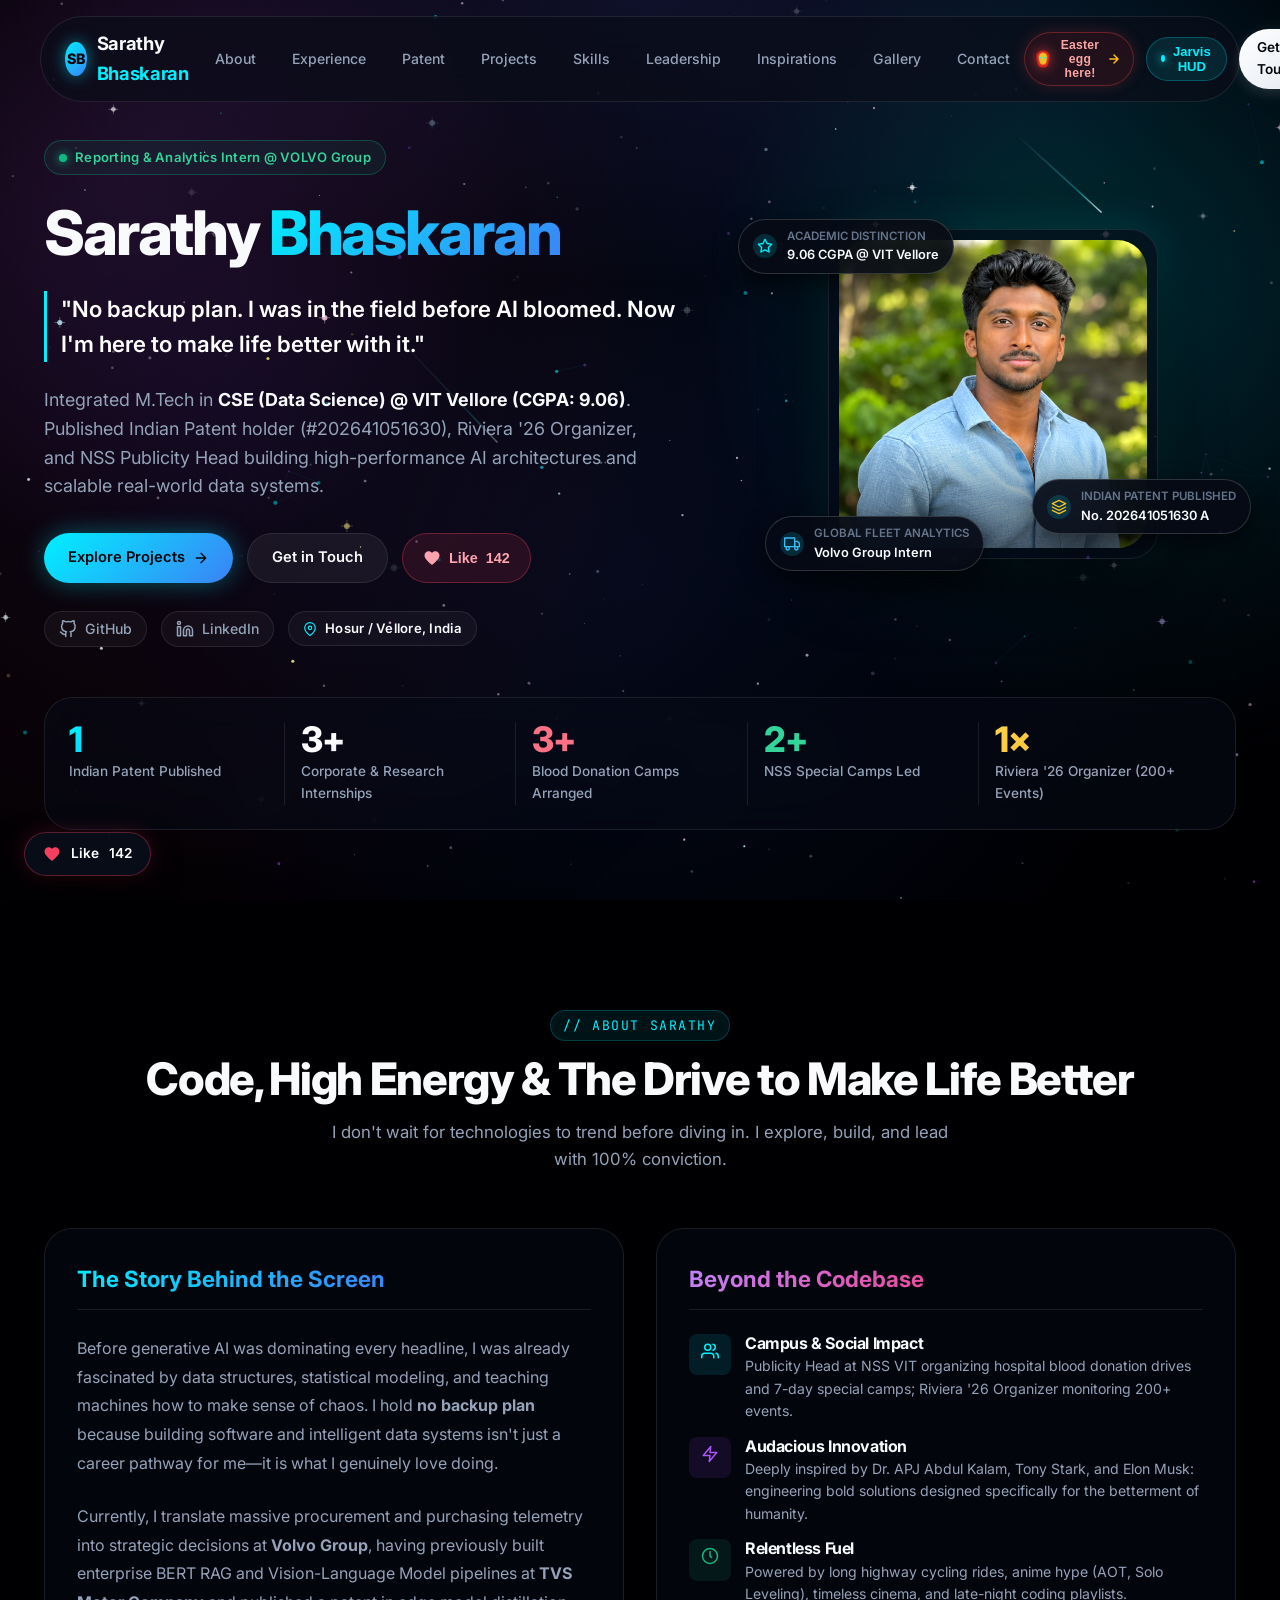
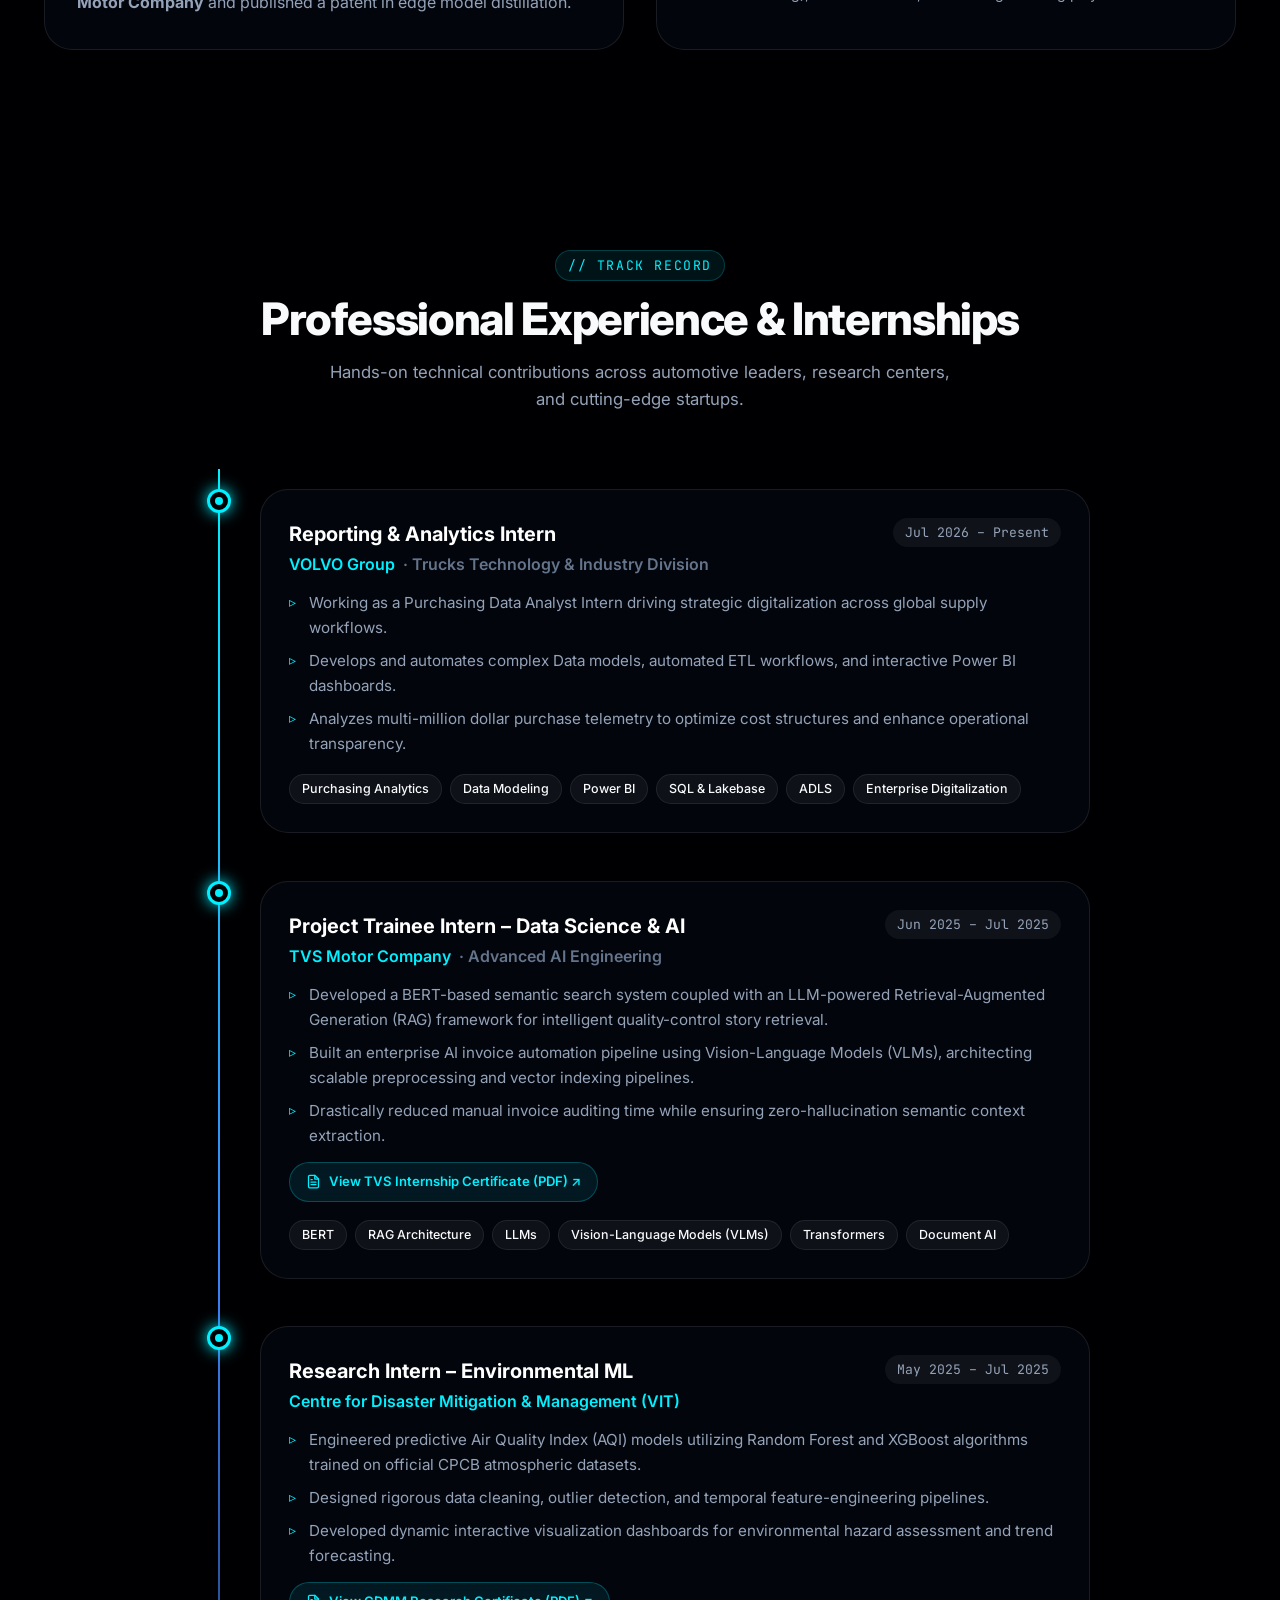
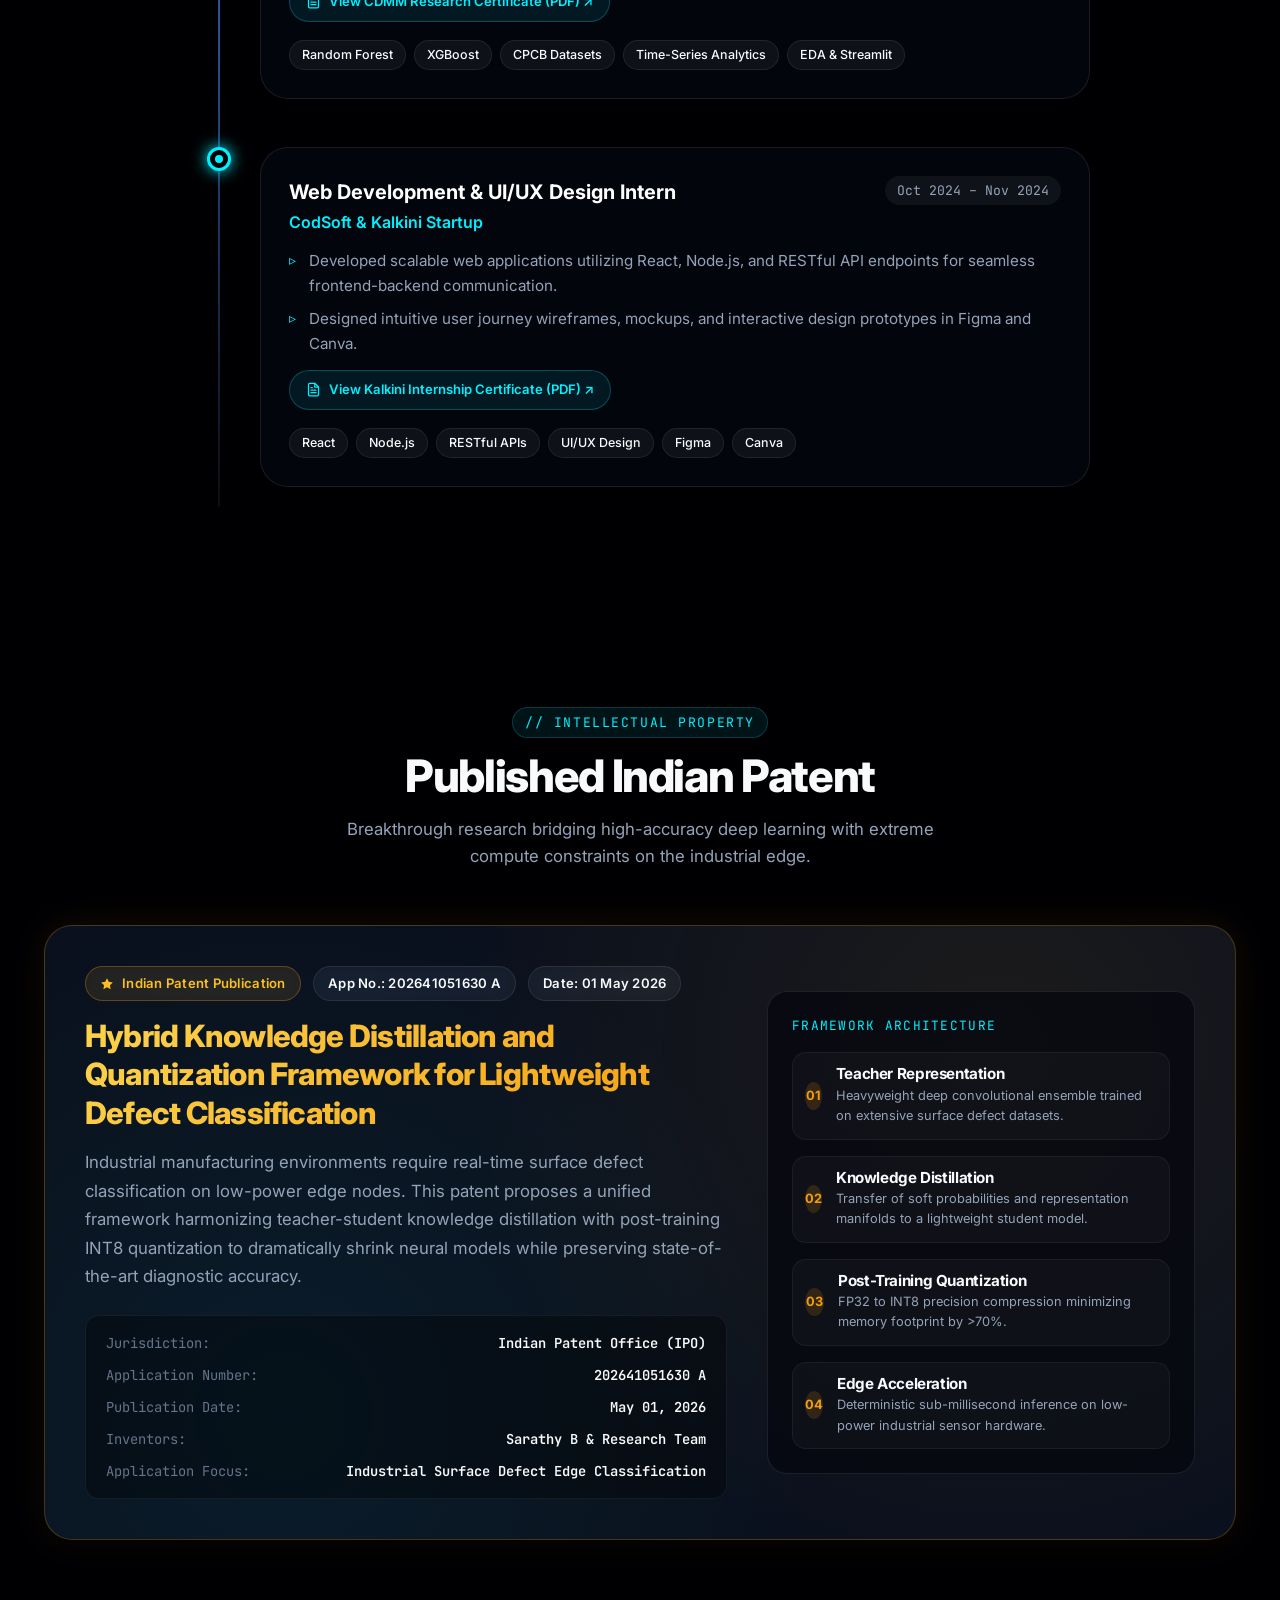
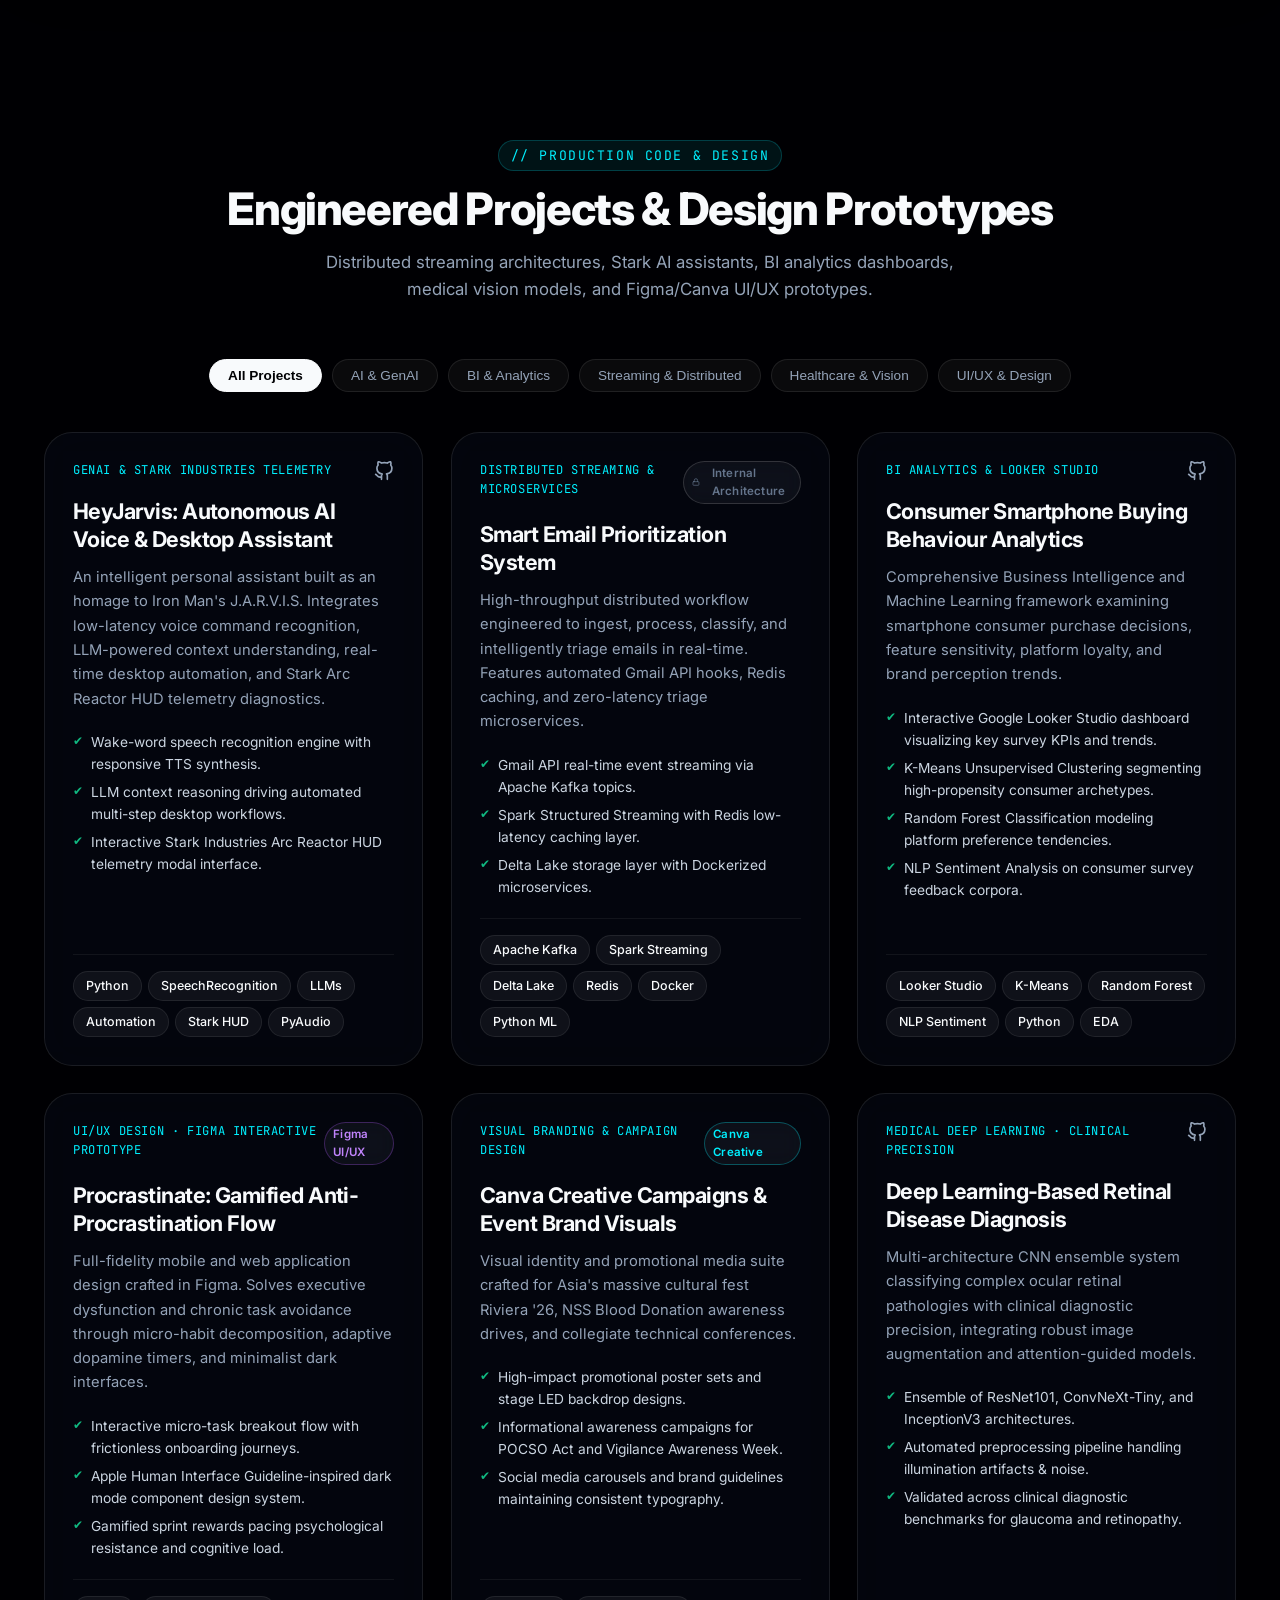
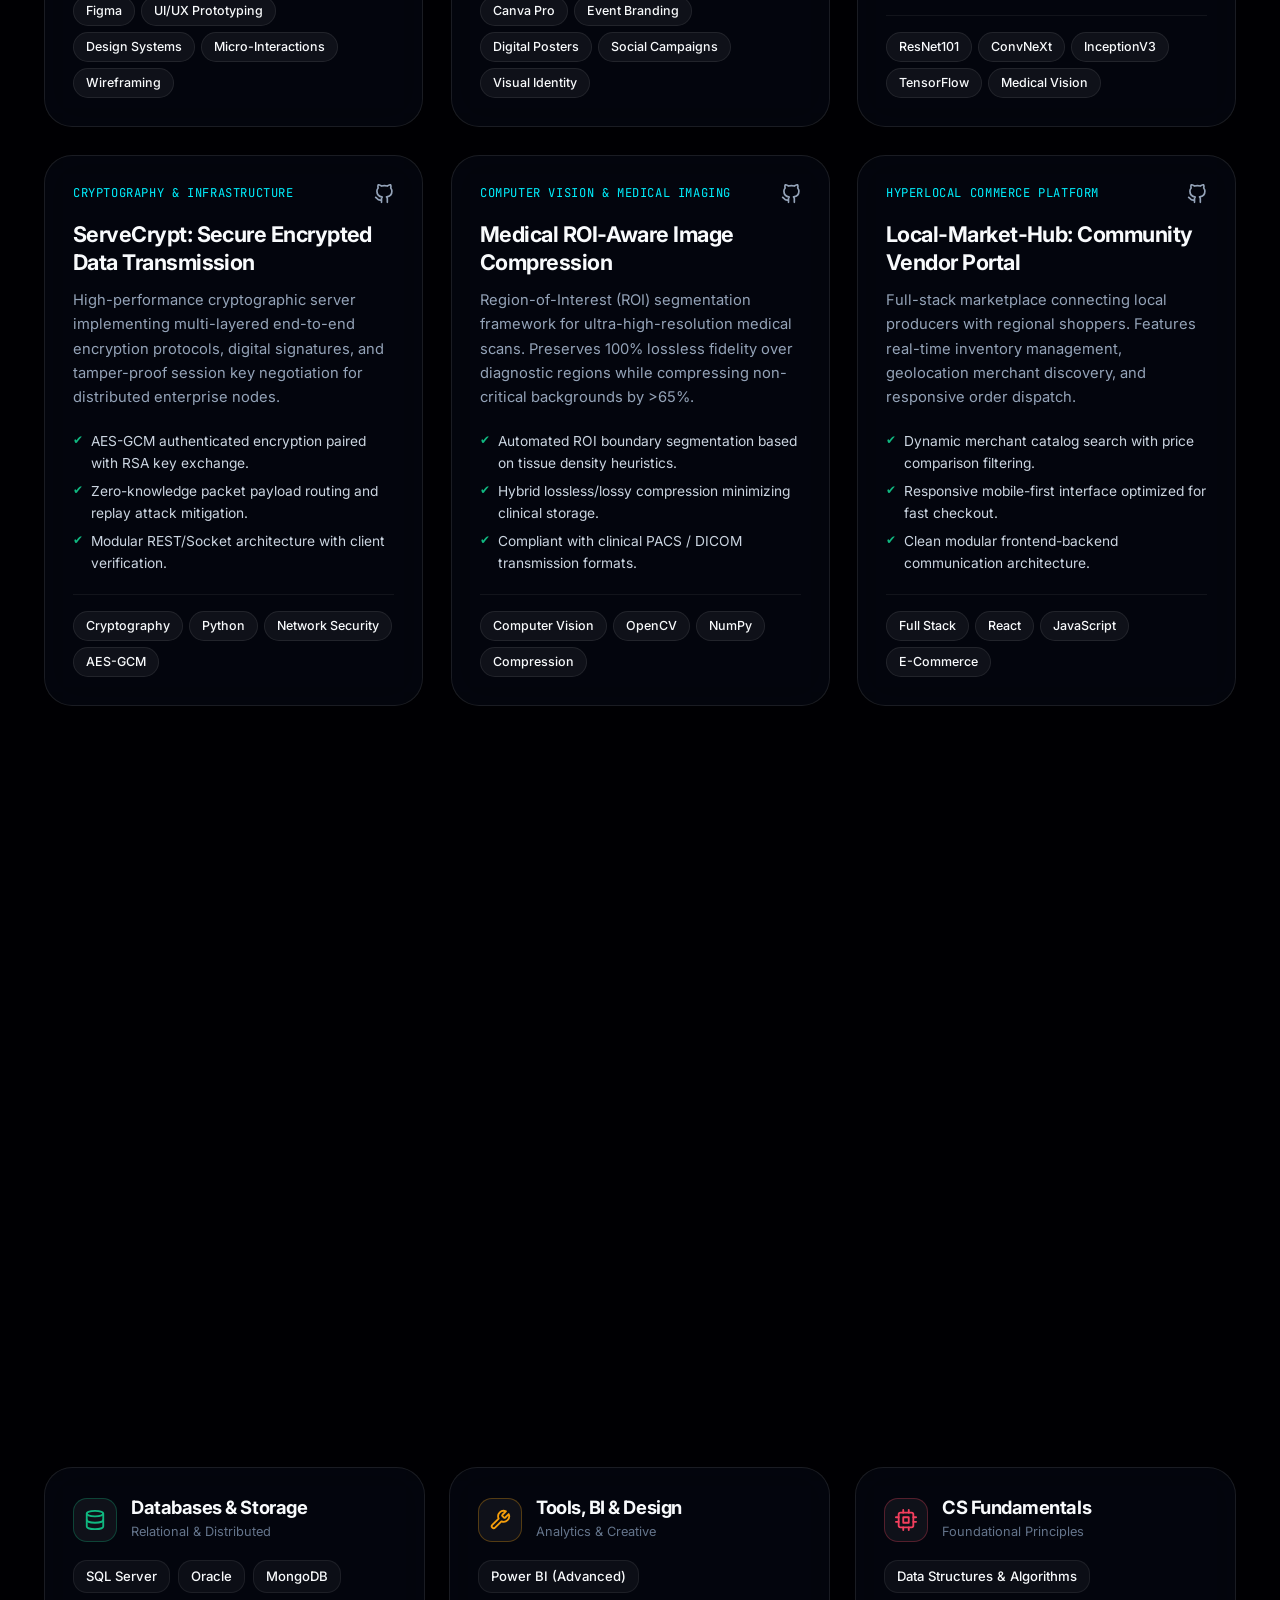
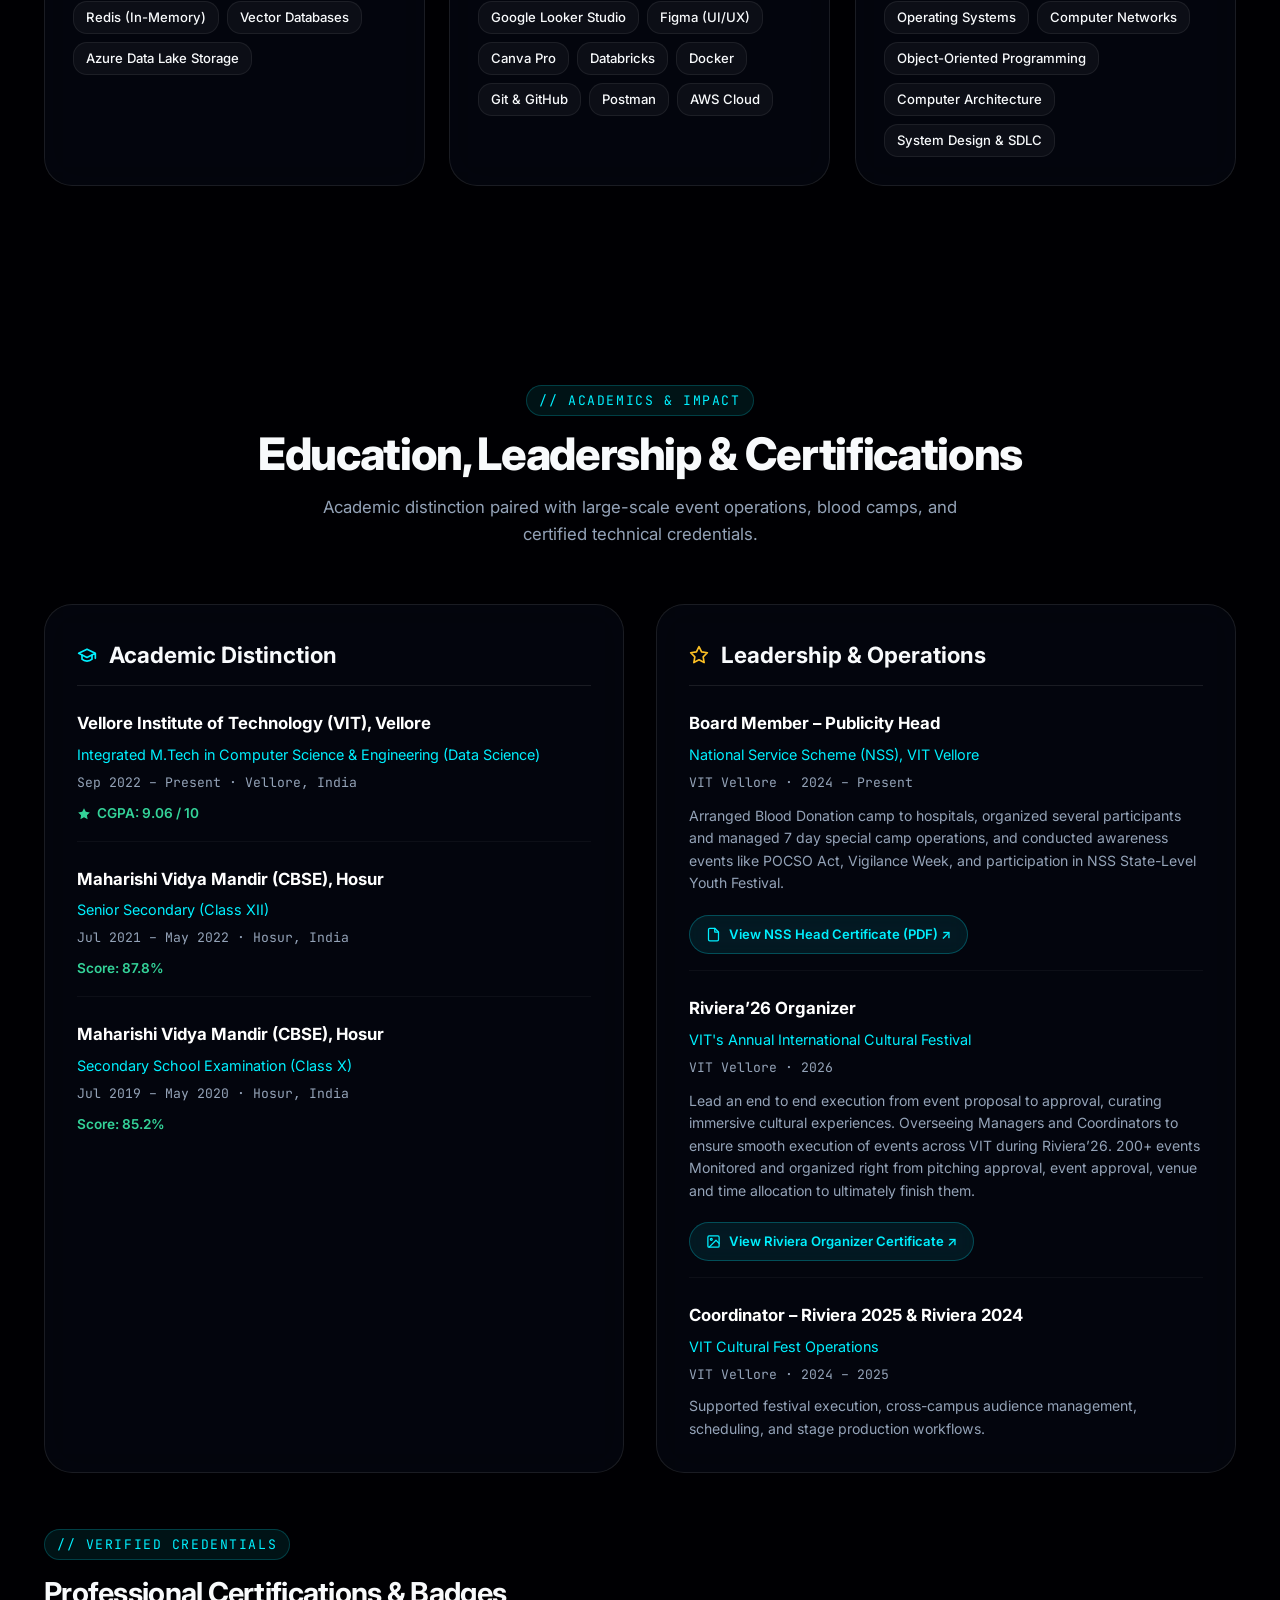
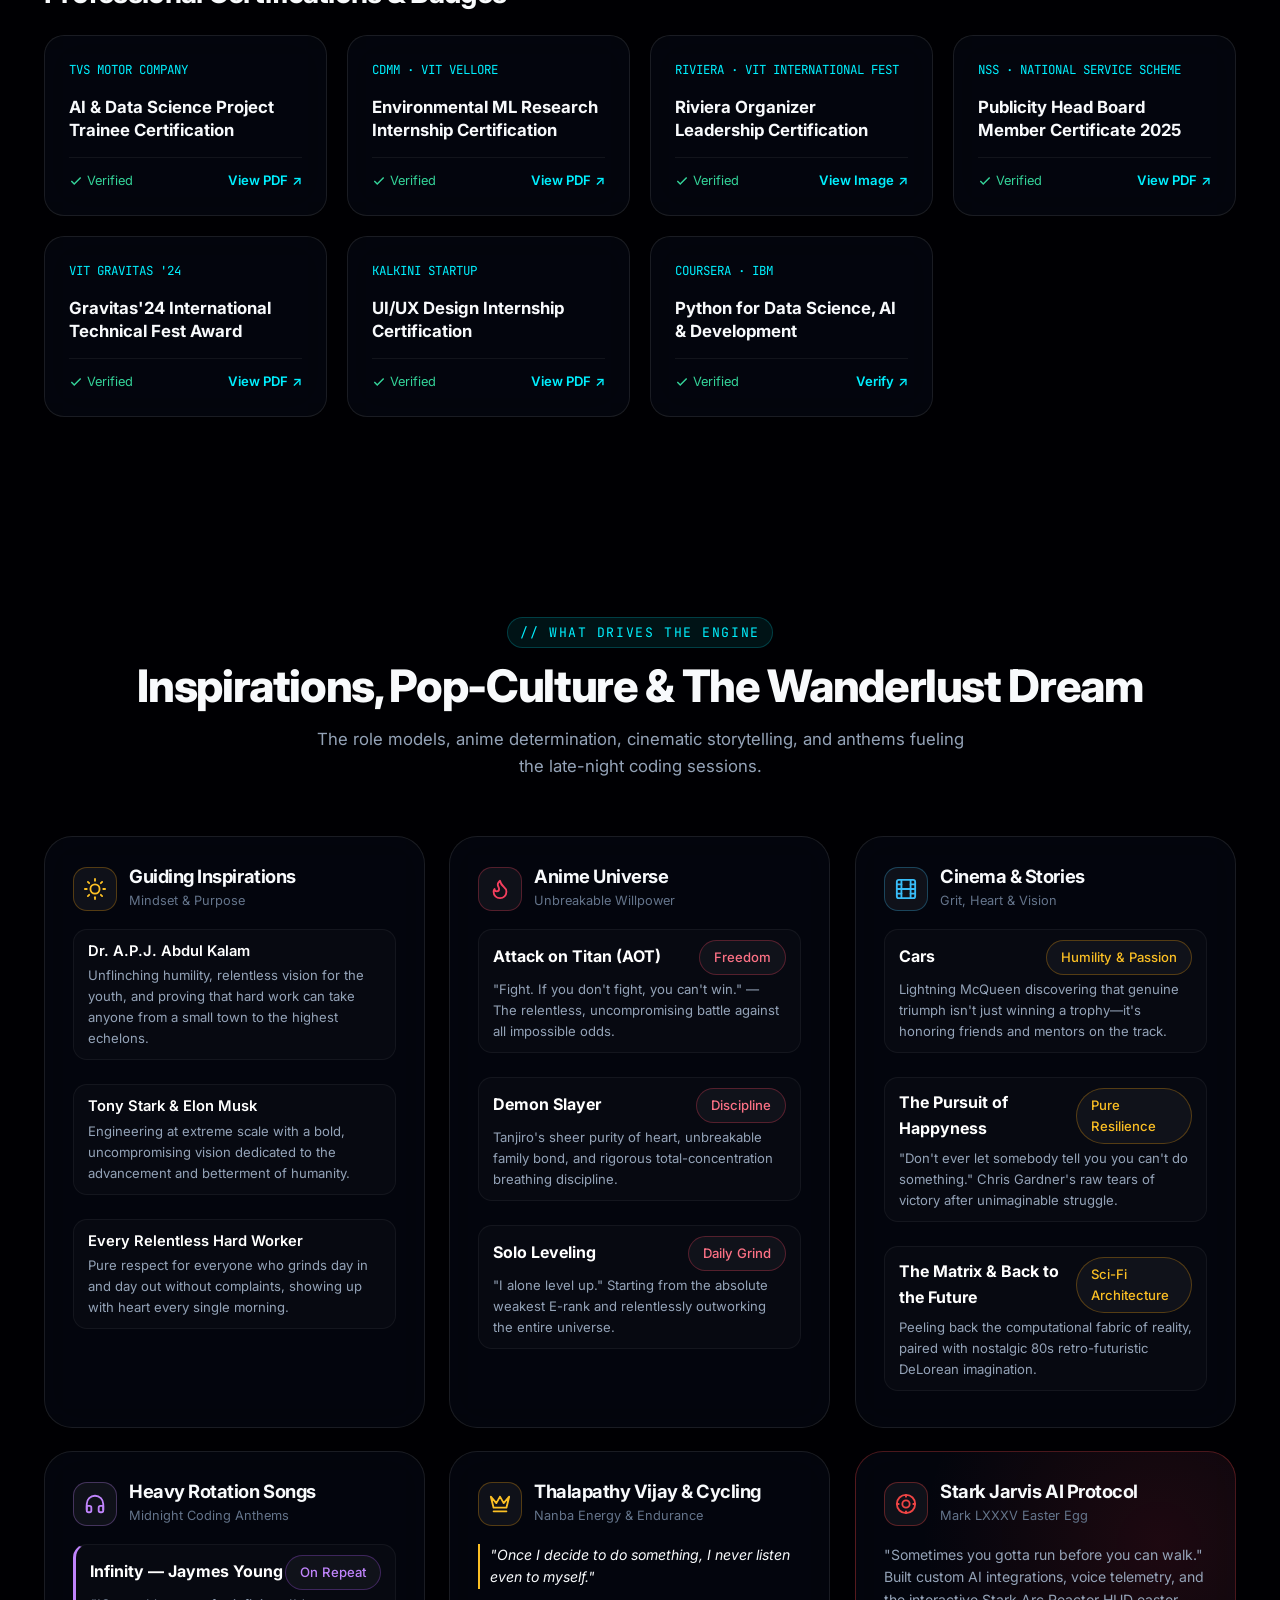
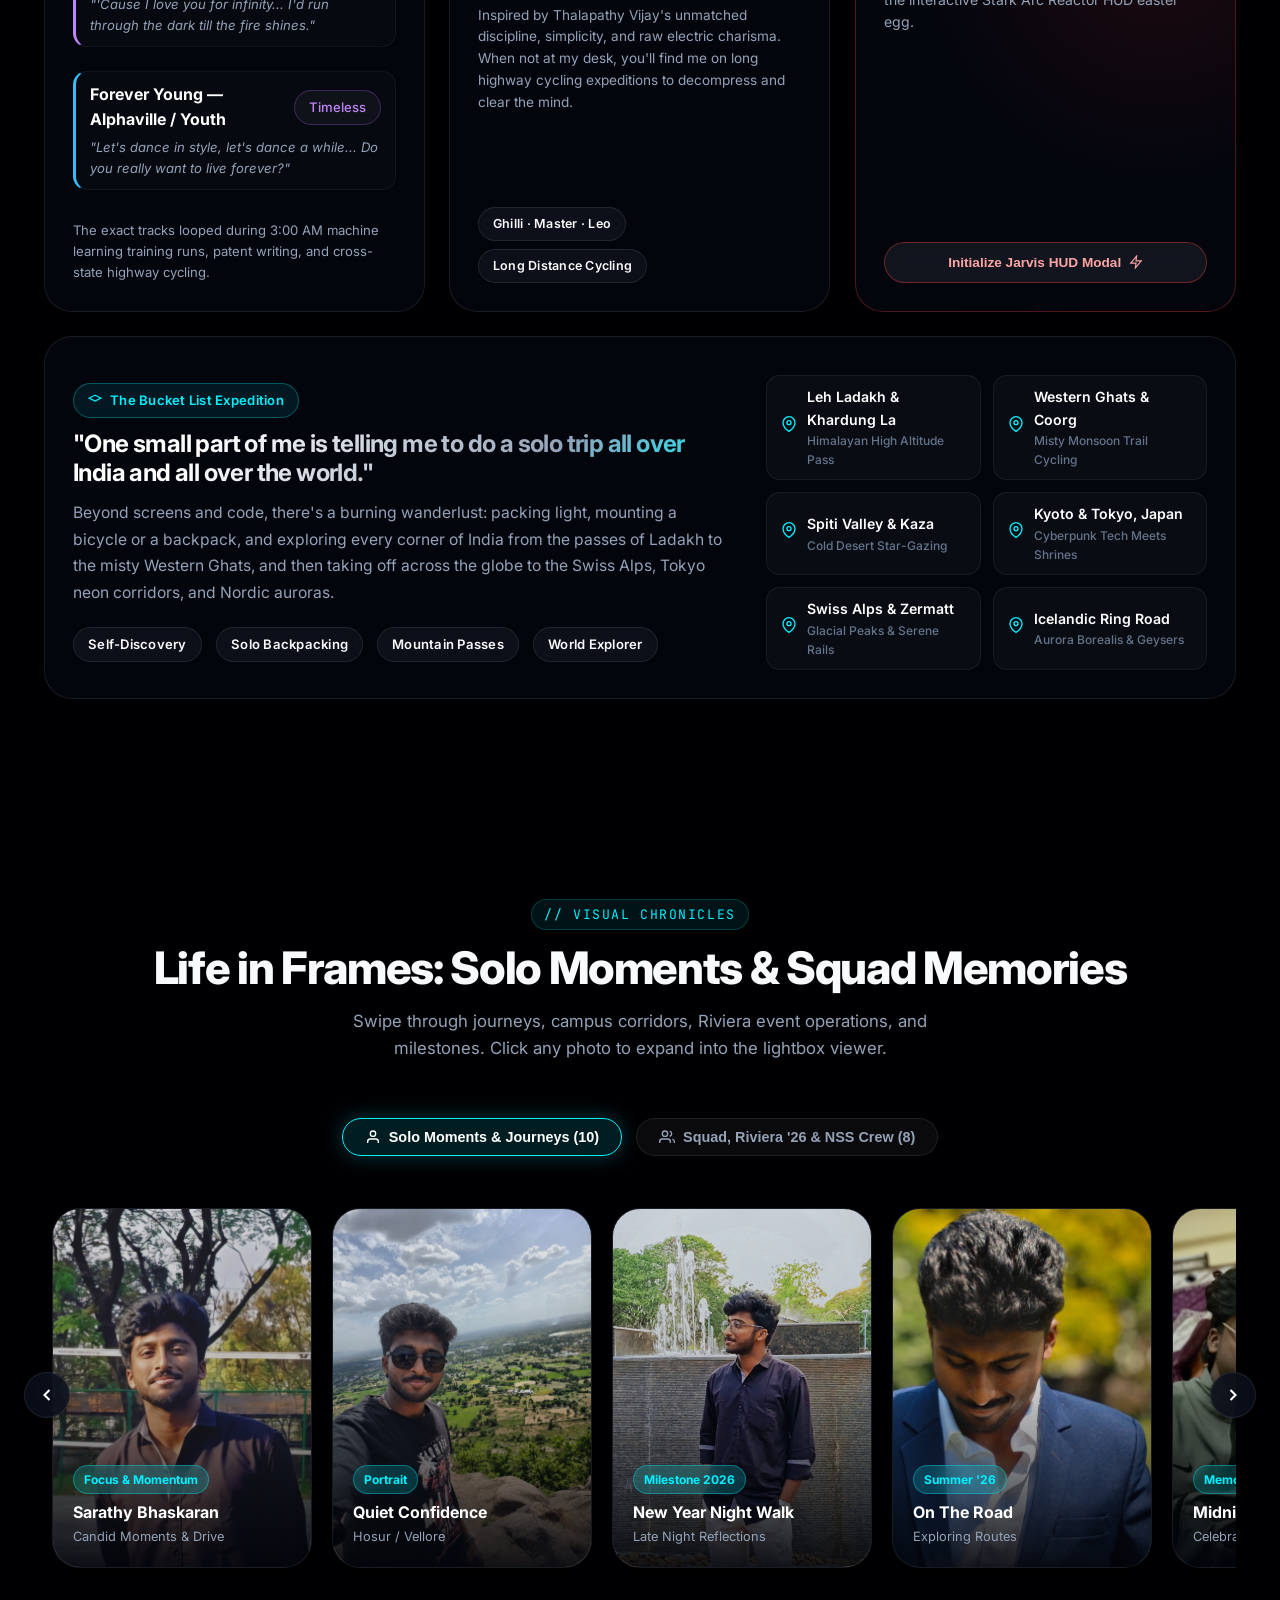
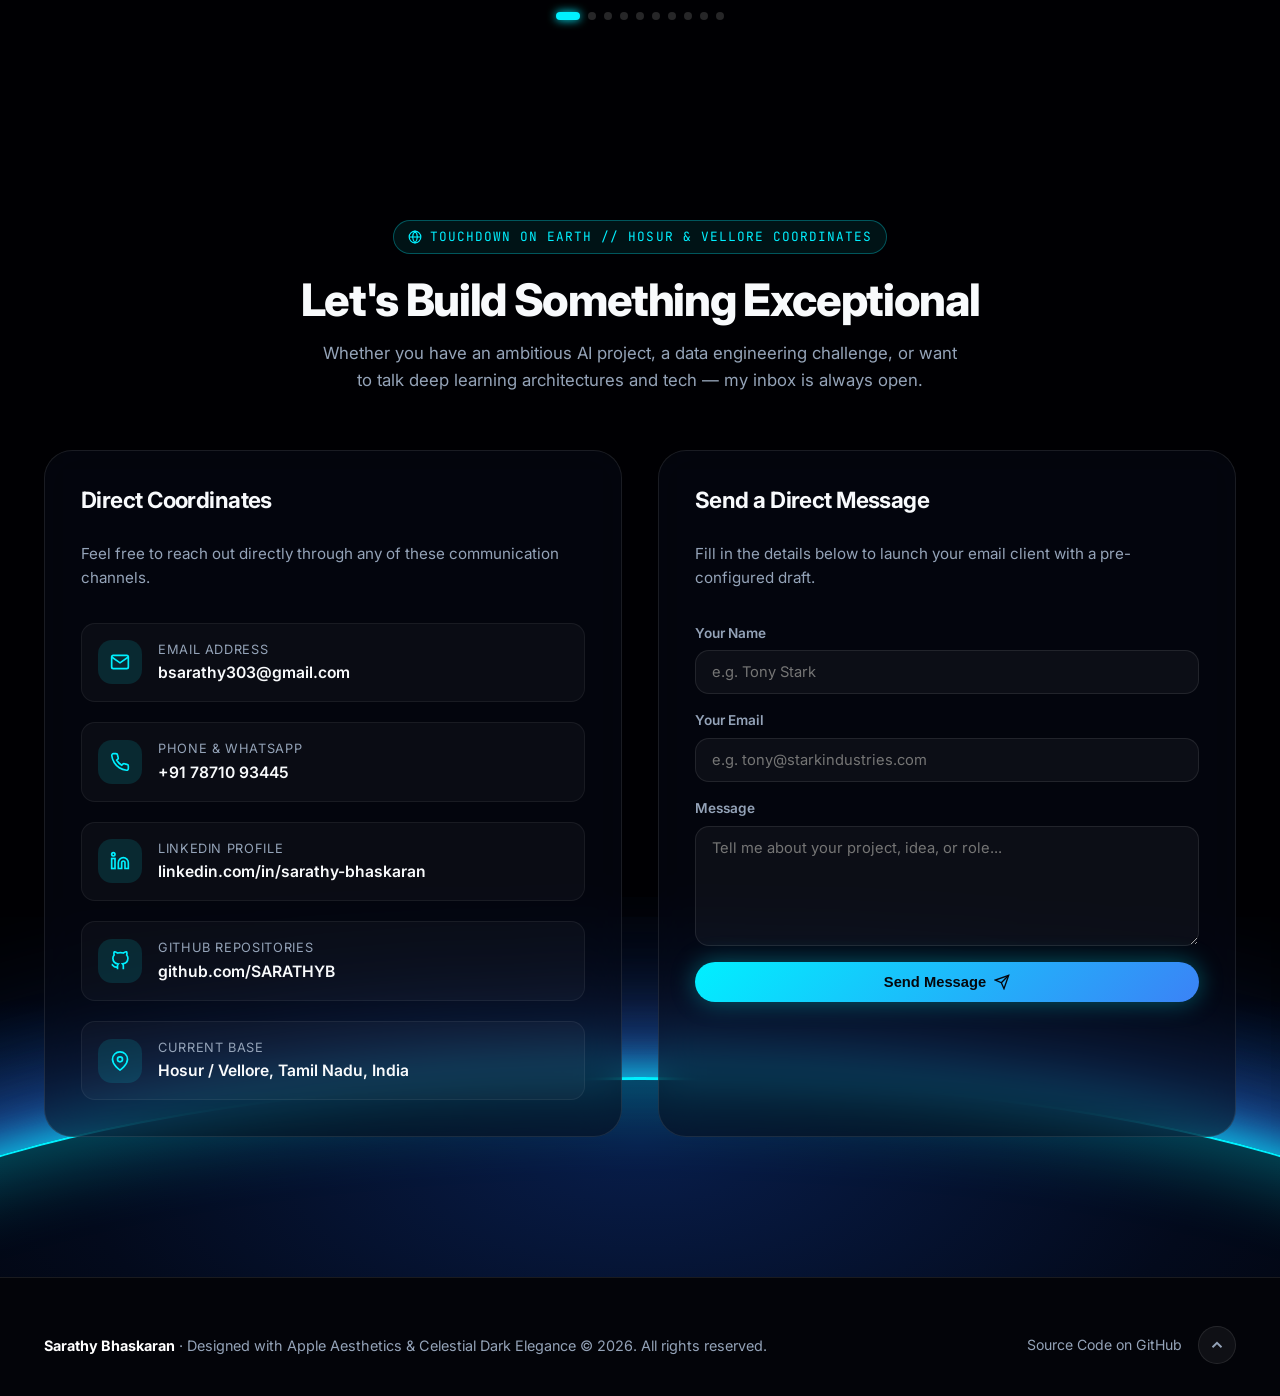
==== index.html @ ab0d214c "Fix: image aspect ratios and enlargement, responsive metrics grid, and enhance dynamic celestial gal" ====
<!DOCTYPE html>
<html lang="en">
<head>
  <meta charset="UTF-8" />
  <meta name="viewport" content="width=device-width, initial-scale=1.0" />
  <meta http-equiv="X-UA-Compatible" content="ie=edge" />
  
  <!-- Primary Meta Tags -->
  <title>Sarathy Bhaskaran | AI & Data Science Engineer | Portfolio</title>
  <meta name="title" content="Sarathy Bhaskaran | AI & Data Science Engineer | Portfolio" />
  <meta name="description" content="Portfolio of Sarathy Bhaskaran - AI/ML Engineer, Purchasing Data Analyst Intern @ Volvo Group, Indian Patent Holder, Integrated M.Tech CSE (Data Science) @ VIT Vellore." />
  <meta name="keywords" content="Sarathy Bhaskaran, Sarathy B, Portfolio, Data Science, AI Engineer, Machine Learning, Volvo Group, TVS Motor, Riviera Organizer, VIT Vellore, Patent 202641051630" />
  <meta name="author" content="Sarathy Bhaskaran" />
  <meta name="theme-color" content="#020205" />

  <!-- Open Graph / Facebook -->
  <meta property="og:type" content="website" />
  <meta property="og:url" content="https://sarathyb.github.io/My-Portfolio/" />
  <meta property="og:title" content="Sarathy Bhaskaran | AI & Data Science Engineer" />
  <meta property="og:description" content="Official portfolio of Sarathy Bhaskaran: AI/ML systems, Volvo Group internship, TVS Motor RAG pipelines, and Indian Patent #202641051630." />
  <meta property="og:image" content="assets/Sarathy.jpeg" />

  <!-- Google Fonts & Font Preconnect -->
  <link rel="preconnect" href="https://fonts.googleapis.com" />
  <link rel="preconnect" href="https://fonts.gstatic.com" crossorigin />
  <link href="https://fonts.googleapis.com/css2?family=Inter:wght@300;400;500;600;700;800;900&family=JetBrains+Mono:wght@400;500;600;700&display=swap" rel="stylesheet" />

  <!-- Stylesheet -->
  <link rel="stylesheet" href="css/styles.css" />
  
  <!-- Favicon -->
  <link rel="icon" type="image/jpeg" href="assets/Sarathy.jpeg" />
</head>
<body>

  <!-- Dynamic Scroll Progress Bar -->
  <div class="scroll-progress-bar"></div>

  <!-- Interactive Celestial Galaxy to Earth Canvas Background -->
  <canvas id="particles-canvas"></canvas>

  <!-- ==========================================================================
       APPLE-STYLE FROSTED GLASS HEADER
       ========================================================================== -->
  <header class="navbar">
    <a href="#hero" class="nav-brand">
      <div class="nav-logo-badge">SB</div>
      <div class="nav-brand-text">Sarathy <span>Bhaskaran</span></div>
    </a>

    <ul class="nav-links">
      <li><a href="#about" class="nav-link">About</a></li>
      <li><a href="#experience" class="nav-link">Experience</a></li>
      <li><a href="#patent" class="nav-link">Patent</a></li>
      <li><a href="#projects" class="nav-link">Projects</a></li>
      <li><a href="#skills" class="nav-link">Skills</a></li>
      <li><a href="#credentials" class="nav-link">Leadership</a></li>
      <li><a href="#passions" class="nav-link">Inspirations</a></li>
      <li><a href="#gallery" class="nav-link">Gallery</a></li>
      <li><a href="#contact" class="nav-link">Contact</a></li>
    </ul>

    <div class="nav-actions">
      <!-- Iron Man Easter Egg Callout Banner -->
      <button type="button" class="easter-egg-indicator trigger-jarvis-hud" title="Click to launch Stark Jarvis HUD!">
        <span class="ironman-mask-icon">
          <!-- Iron Man Helmet SVG -->
          <svg viewBox="0 0 24 24" width="20" height="20" fill="none">
            <path d="M4 8.5C4 4.5 7.5 2 12 2s8 2.5 8 6.5c0 3.5-.8 7-2 10.5-.6 1.8-2 3-3.8 3h-4.4c-1.8 0-3.2-1.2-3.8-3C4.8 15.5 4 12 4 8.5z" fill="#dc2626" stroke="#991b1b" stroke-width="1"/>
            <path d="M7 9c.5-3 2.5-4.5 5-4.5s4.5 1.5 5 4.5c0 3.5-.5 6-1.5 8-.5 1-1.5 1.5-2.5 1.5h-2c-1 0-2-.5-2.5-1.5-1-2-1.5-4.5-1.5-8z" fill="#fbbf24" stroke="#d97706" stroke-width="0.8"/>
            <rect x="8" y="10" width="2.8" height="1.2" rx="0.4" fill="#00f0ff" filter="drop-shadow(0 0 2px #00f0ff)"/>
            <rect x="13.2" y="10" width="2.8" height="1.2" rx="0.4" fill="#00f0ff" filter="drop-shadow(0 0 2px #00f0ff)"/>
          </svg>
        </span>
        <span>Easter egg here!</span>
        <span class="easter-egg-arrow">
          <svg width="14" height="14" viewBox="0 0 24 24" fill="none" stroke="currentColor" stroke-width="2.5" stroke-linecap="round" stroke-linejoin="round"><path d="M5 12h14M12 5l7 7-7 7"/></svg>
        </span>
      </button>

      <button type="button" class="btn-easter-egg trigger-jarvis-hud" title="Launch Jarvis Arc Reactor HUD">
        <span class="pulse-dot"></span>
        <span>Jarvis HUD</span>
      </button>

      <a href="#contact" class="btn-primary-nav">Get in Touch</a>
      <button class="mobile-toggle" aria-label="Toggle Navigation Menu">
        <svg width="22" height="22" viewBox="0 0 24 24" fill="none" stroke="currentColor" stroke-width="2" stroke-linecap="round" stroke-linejoin="round"><line x1="3" y1="12" x2="21" y2="12"></line><line x1="3" y1="6" x2="21" y2="6"></line><line x1="3" y1="18" x2="21" y2="18"></line></svg>
      </button>
    </div>
  </header>

  <!-- Mobile Drawer Menu -->
  <div class="mobile-nav-drawer">
    <a href="#about" class="mobile-nav-link">About</a>
    <a href="#experience" class="mobile-nav-link">Experience</a>
    <a href="#patent" class="mobile-nav-link">Patent</a>
    <a href="#projects" class="mobile-nav-link">Projects</a>
    <a href="#skills" class="mobile-nav-link">Skills</a>
    <a href="#credentials" class="mobile-nav-link">Leadership & Certs</a>
    <a href="#passions" class="mobile-nav-link">Inspirations</a>
    <a href="#gallery" class="mobile-nav-link">Gallery</a>
    <a href="#contact" class="mobile-nav-link">Contact</a>
  </div>

  <main>
    <!-- ==========================================================================
         HERO SECTION (SCROLLYTELLING & DYNAMIC TELEMETRY)
         ========================================================================== -->
    <section id="hero" class="hero-section">
      <div class="container">
        <div class="hero-grid">
          
          <div class="hero-content reveal">
            <div class="hero-announcement">
              <div class="pill-badge active-indicator">
                <span class="live-dot"></span>
                <span>Reporting & Analytics Intern @ VOLVO Group</span>
              </div>
            </div>

            <!-- Full Name Prominently Featured -->
            <h1 class="hero-title">
              Sarathy <span class="gradient-cyan">Bhaskaran</span>
            </h1>

            <!-- User Subheading -->
            <p class="hero-tagline" style="font-size: clamp(1.1rem, 2vw, 1.4rem); font-weight: 600; color: #fff; border-left: 3px solid var(--accent-cyan); padding-left: 14px; margin: 4px 0;">
              "No backup plan. I was in the field before AI bloomed. Now I'm here to make life better with it."
            </p>

            <p class="hero-subtitle">
              Integrated M.Tech in <strong>CSE (Data Science) @ VIT Vellore (CGPA: 9.06)</strong>. Published Indian Patent holder (#202641051630), Riviera '26 Organizer, and NSS Publicity Head building high-performance AI architectures and scalable real-world data systems.
            </p>

            <div class="hero-actions">
              <a href="#projects" class="btn btn-glow">
                <span>Explore Projects</span>
                <svg width="16" height="16" viewBox="0 0 24 24" fill="none" stroke="currentColor" stroke-width="2" stroke-linecap="round" stroke-linejoin="round"><path d="M5 12h14M12 5l7 7-7 7"/></svg>
              </a>
              <a href="#contact" class="btn btn-secondary">
                <span>Get in Touch</span>
              </a>
              <!-- Interactive Like Button -->
              <button type="button" class="btn-like like-trigger-btn" title="Hit like if you enjoy the portfolio!">
                <svg class="like-heart-icon" width="18" height="18" viewBox="0 0 24 24" fill="currentColor" stroke="none"><path d="M12 21.35l-1.45-1.32C5.4 15.36 2 12.28 2 8.5 2 5.42 4.42 3 7.5 3c1.74 0 3.41.81 4.5 2.09C13.09 3.81 14.76 3 16.5 3 19.58 3 22 5.42 22 8.5c0 3.78-3.4 6.86-8.55 11.54L12 21.35z"/></svg>
                <span>Like</span>
                <span class="like-count-num">142</span>
              </button>
            </div>

            <div class="hero-socials">
              <a href="https://github.com/SARATHYB" target="_blank" rel="noopener noreferrer" class="hero-social-link">
                <svg width="18" height="18" viewBox="0 0 24 24" fill="none" stroke="currentColor" stroke-width="2" stroke-linecap="round" stroke-linejoin="round"><path d="M9 19c-5 1.5-5-2.5-7-3m14 6v-3.87a3.37 3.37 0 0 0-.94-2.61c3.14-.35 6.44-1.54 6.44-7A5.44 5.44 0 0 0 20 4.77 5.07 5.07 0 0 0 19.91 1S18.73.65 16 2.48a13.38 13.38 0 0 0-7 0C6.27.65 5.09 1 5.09 1A5.07 5.07 0 0 0 5 4.77a5.44 5.44 0 0 0-1.5 3.78c0 5.42 3.3 6.61 6.44 7A3.37 3.37 0 0 0 9 18.13V22"></path></svg>
                <span>GitHub</span>
              </a>
              <a href="https://www.linkedin.com/in/sarathy-bhaskaran" target="_blank" rel="noopener noreferrer" class="hero-social-link">
                <svg width="18" height="18" viewBox="0 0 24 24" fill="none" stroke="currentColor" stroke-width="2" stroke-linecap="round" stroke-linejoin="round"><path d="M16 8a6 6 0 0 1 6 6v7h-4v-7a2 2 0 0 0-2-2 2 2 0 0 0-2 2v7h-4v-7a6 6 0 0 1 6-6z"></path><rect x="2" y="9" width="4" height="12"></rect><circle cx="4" cy="4" r="2"></circle></svg>
                <span>LinkedIn</span>
              </a>
              <span class="pill-badge">
                <svg width="14" height="14" viewBox="0 0 24 24" fill="none" stroke="var(--accent-cyan)" stroke-width="2" stroke-linecap="round" stroke-linejoin="round"><path d="M21 10c0 7-9 13-9 13s-9-6-9-13a9 9 0 0 1 18 0z"></path><circle cx="12" cy="10" r="3"></circle></svg>
                <span>Hosur / Vellore, India</span>
              </span>
            </div>
          </div>

          <!-- Hero Visual with Interactive Telemetry Badges -->
          <div class="hero-visual-wrapper reveal reveal-delay-2">
            <div class="hero-visual-card interactive-card">
              <div class="avatar-image-container">
                <img src="assets/Sarathy.jpeg" alt="Sarathy Bhaskaran - AI & Data Science Engineer" />
                <div class="avatar-glow-overlay"></div>
              </div>
            </div>

            <!-- Pro Telemetry Pills (Clean SVG Icons) -->
            <div class="floating-telemetry telemetry-1">
              <div class="telemetry-icon">
                <svg width="16" height="16" viewBox="0 0 24 24" fill="none" stroke="var(--accent-cyan)" stroke-width="2" stroke-linecap="round" stroke-linejoin="round"><polygon points="12 2 15.09 8.26 22 9.27 17 14.14 18.18 21.02 12 17.77 5.82 21.02 7 14.14 2 9.27 8.91 8.26 12 2"></polygon></svg>
              </div>
              <div>
                <div style="font-size: 0.72rem; color: var(--text-dim); text-transform: uppercase;">Academic Distinction</div>
                <div>9.06 CGPA @ VIT Vellore</div>
              </div>
            </div>

            <div class="floating-telemetry telemetry-2">
              <div class="telemetry-icon">
                <svg width="16" height="16" viewBox="0 0 24 24" fill="none" stroke="#fbbf24" stroke-width="2" stroke-linecap="round" stroke-linejoin="round"><path d="M12 2L2 7l10 5 10-5-10-5zM2 17l10 5 10-5M2 12l10 5 10-5"></path></svg>
              </div>
              <div>
                <div style="font-size: 0.72rem; color: var(--text-dim); text-transform: uppercase;">Indian Patent Published</div>
                <div>No. 202641051630 A</div>
              </div>
            </div>

            <div class="floating-telemetry telemetry-3">
              <div class="telemetry-icon">
                <svg width="16" height="16" viewBox="0 0 24 24" fill="none" stroke="#38bdf8" stroke-width="2" stroke-linecap="round" stroke-linejoin="round"><rect x="1" y="3" width="15" height="13"></rect><polygon points="16 8 20 8 23 11 23 16 16 16 16 8"></polygon><circle cx="5.5" cy="18.5" r="2.5"></circle><circle cx="18.5" cy="18.5" r="2.5"></circle></svg>
              </div>
              <div>
                <div style="font-size: 0.72rem; color: var(--text-dim); text-transform: uppercase;">Global Fleet Analytics</div>
                <div>Volvo Group Intern</div>
              </div>
            </div>
          </div>

        </div>

        <!-- Hero Metrics Strip (Updated with Blood camps, NSS camp, Riviera organizer) -->
        <div class="hero-metrics-strip reveal reveal-delay-3">
          <div class="metric-item">
            <div class="metric-value gradient-cyan">1</div>
            <div class="metric-label">Indian Patent Published</div>
          </div>
          <div class="metric-item">
            <div class="metric-value gradient-text">3+</div>
            <div class="metric-label">Corporate & Research Internships</div>
          </div>
          <div class="metric-item">
            <div class="metric-value gradient-rose" style="color: #fb7185;">3+</div>
            <div class="metric-label">Blood Donation Camps Arranged</div>
          </div>
          <div class="metric-item">
            <div class="metric-value gradient-emerald" style="color: #34d399;">2+</div>
            <div class="metric-label">NSS Special Camps Led</div>
          </div>
          <div class="metric-item">
            <div class="metric-value gradient-gold">1×</div>
            <div class="metric-label">Riviera '26 Organizer (200+ Events)</div>
          </div>
        </div>

      </div>
    </section>

    <!-- ==========================================================================
         ABOUT ME SECTION (REVAMPED: AUTHENTIC, LIVELY & IMPACT-DRIVEN)
         ========================================================================== -->
    <section id="about">
      <div class="container">
        <div class="section-header reveal">
          <div class="section-tag">// ABOUT SARATHY</div>
          <h2 class="section-title">Code, High Energy & The Drive to Make Life Better</h2>
          <p class="section-description">
            I don't wait for technologies to trend before diving in. I explore, build, and lead with 100% conviction.
          </p>
        </div>

        <div class="dual-columns reveal reveal-delay-1">
          <div class="column-card interactive-card">
            <div class="column-card-title">
              <span class="gradient-cyan">The Story Behind the Screen</span>
            </div>
            <p style="color: var(--text-muted); font-size: 1rem; line-height: 1.8;">
              Before generative AI was dominating every headline, I was already fascinated by data structures, statistical modeling, and teaching machines how to make sense of chaos. I hold <strong>no backup plan</strong> because building software and intelligent data systems isn't just a career pathway for me—it is what I genuinely love doing.
            </p>
            <p style="color: var(--text-muted); font-size: 1rem; line-height: 1.8;">
              Currently, I translate massive procurement and purchasing telemetry into strategic decisions at <strong>Volvo Group</strong>, having previously built enterprise BERT RAG and Vision-Language Model pipelines at <strong>TVS Motor Company</strong> and published a patent in edge model distillation.
            </p>
          </div>

          <div class="column-card interactive-card">
            <div class="column-card-title">
              <span class="gradient-purple">Beyond the Codebase</span>
            </div>
            <div style="display: flex; flex-direction: column; gap: 14px;">
              <div style="display: flex; gap: 14px; align-items: flex-start;">
                <div style="background: rgba(0, 240, 255, 0.1); color: var(--accent-cyan); padding: 8px 12px; border-radius: var(--radius-sm); font-weight: 700;">
                  <svg width="18" height="18" viewBox="0 0 24 24" fill="none" stroke="currentColor" stroke-width="2" stroke-linecap="round" stroke-linejoin="round"><path d="M17 21v-2a4 4 0 0 0-4-4H5a4 4 0 0 0-4 4v2"></path><circle cx="9" cy="7" r="4"></circle><path d="M23 21v-2a4 4 0 0 0-3-3.87"></path><path d="M16 3.13a4 4 0 0 1 0 7.75"></path></svg>
                </div>
                <div>
                  <h4 style="font-size: 1rem; margin-bottom: 2px;">Campus & Social Impact</h4>
                  <p style="color: var(--text-muted); font-size: 0.88rem;">Publicity Head at NSS VIT organizing hospital blood donation drives and 7-day special camps; Riviera '26 Organizer monitoring 200+ events.</p>
                </div>
              </div>

              <div style="display: flex; gap: 14px; align-items: flex-start;">
                <div style="background: rgba(168, 85, 247, 0.1); color: var(--accent-purple); padding: 8px 12px; border-radius: var(--radius-sm); font-weight: 700;">
                  <svg width="18" height="18" viewBox="0 0 24 24" fill="none" stroke="currentColor" stroke-width="2" stroke-linecap="round" stroke-linejoin="round"><polygon points="13 2 3 14 12 14 11 22 21 10 12 10 13 2"></polygon></svg>
                </div>
                <div>
                  <h4 style="font-size: 1rem; margin-bottom: 2px;">Audacious Innovation</h4>
                  <p style="color: var(--text-muted); font-size: 0.88rem;">Deeply inspired by Dr. APJ Abdul Kalam, Tony Stark, and Elon Musk: engineering bold solutions designed specifically for the betterment of humanity.</p>
                </div>
              </div>

              <div style="display: flex; gap: 14px; align-items: flex-start;">
                <div style="background: rgba(16, 185, 129, 0.1); color: var(--accent-emerald); padding: 8px 12px; border-radius: var(--radius-sm); font-weight: 700;">
                  <svg width="18" height="18" viewBox="0 0 24 24" fill="none" stroke="currentColor" stroke-width="2" stroke-linecap="round" stroke-linejoin="round"><circle cx="12" cy="12" r="10"></circle><polyline points="12 6 12 12 14 14"></polyline></svg>
                </div>
                <div>
                  <h4 style="font-size: 1rem; margin-bottom: 2px;">Relentless Fuel</h4>
                  <p style="color: var(--text-muted); font-size: 0.88rem;">Powered by long highway cycling rides, anime hype (AOT, Solo Leveling), timeless cinema, and late-night coding playlists.</p>
                </div>
              </div>
            </div>
          </div>
        </div>
      </div>
    </section>

    <!-- ==========================================================================
         EXPERIENCE TIMELINE (WITH LINKED INTERNSHIP CERTIFICATES)
         ========================================================================== -->
    <section id="experience">
      <div class="container">
        <div class="section-header reveal">
          <div class="section-tag">// TRACK RECORD</div>
          <h2 class="section-title">Professional Experience & Internships</h2>
          <p class="section-description">
            Hands-on technical contributions across automotive leaders, research centers, and cutting-edge startups.
          </p>
        </div>

        <div class="timeline-container">

          <!-- Volvo Group -->
          <div class="timeline-item reveal">
            <div class="timeline-dot"></div>
            <div class="timeline-card interactive-card">
              <div class="timeline-header">
                <div>
                  <div class="timeline-role">Reporting & Analytics Intern</div>
                  <div class="timeline-company">
                    <span>VOLVO Group</span>
                    <span style="color: var(--text-dim);">· Trucks Technology & Industry Division</span>
                  </div>
                </div>
                <span class="timeline-badge">Jul 2026 – Present</span>
              </div>
              <div class="timeline-body">
                <ul class="timeline-list">
                  <li>Working as a Purchasing Data Analyst Intern driving strategic digitalization across global supply workflows.</li>
                  <li>Develops and automates complex Data models, automated ETL workflows, and interactive Power BI dashboards.</li>
                  <li>Analyzes multi-million dollar purchase telemetry to optimize cost structures and enhance operational transparency.</li>
                </ul>
              </div>
              <div class="timeline-tags">
                <span class="tag-pill">Purchasing Analytics</span>
                <span class="tag-pill">Data Modeling</span>
                <span class="tag-pill">Power BI</span>
                <span class="tag-pill">SQL & Lakebase</span>
                <span class="tag-pill">ADLS</span>
                <span class="tag-pill">Enterprise Digitalization</span>
              </div>
            </div>
          </div>

          <!-- TVS Motor Company (With Certificate Link) -->
          <div class="timeline-item reveal reveal-delay-1">
            <div class="timeline-dot"></div>
            <div class="timeline-card interactive-card">
              <div class="timeline-header">
                <div>
                  <div class="timeline-role">Project Trainee Intern – Data Science & AI</div>
                  <div class="timeline-company">
                    <span>TVS Motor Company</span>
                    <span style="color: var(--text-dim);">· Advanced AI Engineering</span>
                  </div>
                </div>
                <span class="timeline-badge">Jun 2025 – Jul 2025</span>
              </div>
              <div class="timeline-body">
                <ul class="timeline-list">
                  <li>Developed a BERT-based semantic search system coupled with an LLM-powered Retrieval-Augmented Generation (RAG) framework for intelligent quality-control story retrieval.</li>
                  <li>Built an enterprise AI invoice automation pipeline using Vision-Language Models (VLMs), architecting scalable preprocessing and vector indexing pipelines.</li>
                  <li>Drastically reduced manual invoice auditing time while ensuring zero-hallucination semantic context extraction.</li>
                </ul>
                <!-- Direct Certificate Link -->
                <a href="assets/Certificates/Sarathy B TVS Intern Certificate.pdf" target="_blank" rel="noopener noreferrer" class="btn-cert-link">
                  <svg viewBox="0 0 24 24" fill="none" stroke="currentColor" stroke-width="2" stroke-linecap="round" stroke-linejoin="round"><path d="M14 2H6a2 2 0 0 0-2 2v16a2 2 0 0 0 2 2h12a2 2 0 0 0 2-2V8z"></path><polyline points="14 2 14 8 20 8"></polyline><line x1="16" y1="13" x2="8" y2="13"></line><line x1="16" y1="17" x2="8" y2="17"></line><polyline points="10 9 9 9 8 9"></polyline></svg>
                  <span>View TVS Internship Certificate (PDF) ↗</span>
                </a>
              </div>
              <div class="timeline-tags">
                <span class="tag-pill">BERT</span>
                <span class="tag-pill">RAG Architecture</span>
                <span class="tag-pill">LLMs</span>
                <span class="tag-pill">Vision-Language Models (VLMs)</span>
                <span class="tag-pill">Transformers</span>
                <span class="tag-pill">Document AI</span>
              </div>
            </div>
          </div>

          <!-- CDMM (VIT) (With Certificate Link) -->
          <div class="timeline-item reveal reveal-delay-2">
            <div class="timeline-dot"></div>
            <div class="timeline-card interactive-card">
              <div class="timeline-header">
                <div>
                  <div class="timeline-role">Research Intern – Environmental ML</div>
                  <div class="timeline-company">
                    <span>Centre for Disaster Mitigation & Management (VIT)</span>
                  </div>
                </div>
                <span class="timeline-badge">May 2025 – Jul 2025</span>
              </div>
              <div class="timeline-body">
                <ul class="timeline-list">
                  <li>Engineered predictive Air Quality Index (AQI) models utilizing Random Forest and XGBoost algorithms trained on official CPCB atmospheric datasets.</li>
                  <li>Designed rigorous data cleaning, outlier detection, and temporal feature-engineering pipelines.</li>
                  <li>Developed dynamic interactive visualization dashboards for environmental hazard assessment and trend forecasting.</li>
                </ul>
                <!-- Direct Certificate Link -->
                <a href="assets/Certificates/Sarathy B CDMM Intern Certificate.pdf" target="_blank" rel="noopener noreferrer" class="btn-cert-link">
                  <svg viewBox="0 0 24 24" fill="none" stroke="currentColor" stroke-width="2" stroke-linecap="round" stroke-linejoin="round"><path d="M14 2H6a2 2 0 0 0-2 2v16a2 2 0 0 0 2 2h12a2 2 0 0 0 2-2V8z"></path><polyline points="14 2 14 8 20 8"></polyline><line x1="16" y1="13" x2="8" y2="13"></line><line x1="16" y1="17" x2="8" y2="17"></line><polyline points="10 9 9 9 8 9"></polyline></svg>
                  <span>View CDMM Research Certificate (PDF) ↗</span>
                </a>
              </div>
              <div class="timeline-tags">
                <span class="tag-pill">Random Forest</span>
                <span class="tag-pill">XGBoost</span>
                <span class="tag-pill">CPCB Datasets</span>
                <span class="tag-pill">Time-Series Analytics</span>
                <span class="tag-pill">EDA & Streamlit</span>
              </div>
            </div>
          </div>

          <!-- CodSoft & Kalkini (With Certificate Link) -->
          <div class="timeline-item reveal reveal-delay-3">
            <div class="timeline-dot"></div>
            <div class="timeline-card interactive-card">
              <div class="timeline-header">
                <div>
                  <div class="timeline-role">Web Development & UI/UX Design Intern</div>
                  <div class="timeline-company">
                    <span>CodSoft & Kalkini Startup</span>
                  </div>
                </div>
                <span class="timeline-badge">Oct 2024 – Nov 2024</span>
              </div>
              <div class="timeline-body">
                <ul class="timeline-list">
                  <li>Developed scalable web applications utilizing React, Node.js, and RESTful API endpoints for seamless frontend-backend communication.</li>
                  <li>Designed intuitive user journey wireframes, mockups, and interactive design prototypes in Figma and Canva.</li>
                </ul>
                <!-- Direct Certificate Link -->
                <a href="assets/Certificates/Sarathy B Kalkini Intern Certificate.pdf" target="_blank" rel="noopener noreferrer" class="btn-cert-link">
                  <svg viewBox="0 0 24 24" fill="none" stroke="currentColor" stroke-width="2" stroke-linecap="round" stroke-linejoin="round"><path d="M14 2H6a2 2 0 0 0-2 2v16a2 2 0 0 0 2 2h12a2 2 0 0 0 2-2V8z"></path><polyline points="14 2 14 8 20 8"></polyline><line x1="16" y1="13" x2="8" y2="13"></line><line x1="16" y1="17" x2="8" y2="17"></line><polyline points="10 9 9 9 8 9"></polyline></svg>
                  <span>View Kalkini Internship Certificate (PDF) ↗</span>
                </a>
              </div>
              <div class="timeline-tags">
                <span class="tag-pill">React</span>
                <span class="tag-pill">Node.js</span>
                <span class="tag-pill">RESTful APIs</span>
                <span class="tag-pill">UI/UX Design</span>
                <span class="tag-pill">Figma</span>
                <span class="tag-pill">Canva</span>
              </div>
            </div>
          </div>

        </div>
      </div>
    </section>

    <!-- ==========================================================================
         PATENT SPOTLIGHT
         ========================================================================== -->
    <section id="patent">
      <div class="container">
        <div class="section-header reveal">
          <div class="section-tag">// INTELLECTUAL PROPERTY</div>
          <h2 class="section-title">Published Indian Patent</h2>
          <p class="section-description">
            Breakthrough research bridging high-accuracy deep learning with extreme compute constraints on the industrial edge.
          </p>
        </div>

        <div class="patent-spotlight-card interactive-card reveal">
          <div class="patent-grid">
            
            <div class="patent-info">
              <div class="patent-meta-row">
                <span class="pill-badge patent-badge">
                  <svg width="14" height="14" viewBox="0 0 24 24" fill="currentColor"><polygon points="12 2 15.09 8.26 22 9.27 17 14.14 18.18 21.02 12 17.77 5.82 21.02 7 14.14 2 9.27 8.91 8.26 12 2"></polygon></svg>
                  <span>Indian Patent Publication</span>
                </span>
                <span class="pill-badge">App No.: 202641051630 A</span>
                <span class="pill-badge">Date: 01 May 2026</span>
              </div>

              <h3 class="patent-title gradient-gold">
                Hybrid Knowledge Distillation and Quantization Framework for Lightweight Defect Classification
              </h3>

              <p class="patent-desc">
                Industrial manufacturing environments require real-time surface defect classification on low-power edge nodes. This patent proposes a unified framework harmonizing teacher-student knowledge distillation with post-training INT8 quantization to dramatically shrink neural models while preserving state-of-the-art diagnostic accuracy.
              </p>

              <div class="patent-details-box">
                <div>
                  <span>Jurisdiction:</span>
                  <span>Indian Patent Office (IPO)</span>
                </div>
                <div>
                  <span>Application Number:</span>
                  <span>202641051630 A</span>
                </div>
                <div>
                  <span>Publication Date:</span>
                  <span>May 01, 2026</span>
                </div>
                <div>
                  <span>Inventors:</span>
                  <span>Sarathy B & Research Team</span>
                </div>
                <div>
                  <span>Application Focus:</span>
                  <span>Industrial Surface Defect Edge Classification</span>
                </div>
              </div>
            </div>

            <!-- Architecture Diagram Box -->
            <div class="patent-architecture-diagram">
              <div style="font-family: var(--font-mono); font-size: 0.8rem; color: var(--accent-cyan); letter-spacing: 0.1em; text-transform: uppercase;">
                Framework Architecture
              </div>

              <div class="arch-step">
                <div class="arch-step-num">01</div>
                <div class="arch-step-info">
                  <h4>Teacher Representation</h4>
                  <p>Heavyweight deep convolutional ensemble trained on extensive surface defect datasets.</p>
                </div>
              </div>

              <div class="arch-step">
                <div class="arch-step-num">02</div>
                <div class="arch-step-info">
                  <h4>Knowledge Distillation</h4>
                  <p>Transfer of soft probabilities and representation manifolds to a lightweight student model.</p>
                </div>
              </div>

              <div class="arch-step">
                <div class="arch-step-num">03</div>
                <div class="arch-step-info">
                  <h4>Post-Training Quantization</h4>
                  <p>FP32 to INT8 precision compression minimizing memory footprint by &gt;70%.</p>
                </div>
              </div>

              <div class="arch-step">
                <div class="arch-step-num">04</div>
                <div class="arch-step-info">
                  <h4>Edge Acceleration</h4>
                  <p>Deterministic sub-millisecond inference on low-power industrial sensor hardware.</p>
                </div>
              </div>
            </div>

          </div>
        </div>
      </div>
    </section>

    <!-- ==========================================================================
         FEATURED PROJECTS & DESIGN SHOWCASE
         ========================================================================== -->
    <section id="projects">
      <div class="container">
        <div class="section-header reveal">
          <div class="section-tag">// PRODUCTION CODE & DESIGN</div>
          <h2 class="section-title">Engineered Projects & Design Prototypes</h2>
          <p class="section-description">
            Distributed streaming architectures, Stark AI assistants, BI analytics dashboards, medical vision models, and Figma/Canva UI/UX prototypes.
          </p>
        </div>

        <!-- Filter Bar -->
        <div class="filter-bar reveal">
          <button type="button" class="filter-btn active" data-filter="all">All Projects</button>
          <button type="button" class="filter-btn" data-filter="ai-ml">AI & GenAI</button>
          <button type="button" class="filter-btn" data-filter="bi-analytics">BI & Analytics</button>
          <button type="button" class="filter-btn" data-filter="streaming">Streaming & Distributed</button>
          <button type="button" class="filter-btn" data-filter="healthcare">Healthcare & Vision</button>
          <button type="button" class="filter-btn" data-filter="ui-ux">UI/UX & Design</button>
        </div>

        <div class="projects-grid">

          <!-- 1. HeyJarvis: Stark-Inspired AI Assistant (NEW PROJECT WITH PROPER GITHUB LINK) -->
          <div class="project-card interactive-card reveal" data-category="ai-ml">
            <div>
              <div class="project-card-header">
                <span class="project-category">GenAI & Stark Industries Telemetry</span>
                <div class="project-links">
                  <a href="https://github.com/SARATHYB/HeyJarvis" target="_blank" rel="noopener noreferrer" class="icon-link" title="GitHub Repository">
                    <svg width="20" height="20" viewBox="0 0 24 24" fill="none" stroke="currentColor" stroke-width="2" stroke-linecap="round" stroke-linejoin="round"><path d="M9 19c-5 1.5-5-2.5-7-3m14 6v-3.87a3.37 3.37 0 0 0-.94-2.61c3.14-.35 6.44-1.54 6.44-7A5.44 5.44 0 0 0 20 4.77 5.07 5.07 0 0 0 19.91 1S18.73.65 16 2.48a13.38 13.38 0 0 0-7 0C6.27.65 5.09 1 5.09 1A5.07 5.07 0 0 0 5 4.77a5.44 5.44 0 0 0-1.5 3.78c0 5.42 3.3 6.61 6.44 7A3.37 3.37 0 0 0 9 18.13V22"></path></svg>
                  </a>
                </div>
              </div>

              <h3 class="project-title">HeyJarvis: Autonomous AI Voice & Desktop Assistant</h3>
              <p class="project-desc">
                An intelligent personal assistant built as an homage to Iron Man's J.A.R.V.I.S. Integrates low-latency voice command recognition, LLM-powered context understanding, real-time desktop automation, and Stark Arc Reactor HUD telemetry diagnostics.
              </p>

              <ul class="project-highlights">
                <li>Wake-word speech recognition engine with responsive TTS synthesis.</li>
                <li>LLM context reasoning driving automated multi-step desktop workflows.</li>
                <li>Interactive Stark Industries Arc Reactor HUD telemetry modal interface.</li>
              </ul>
            </div>

            <div class="project-footer">
              <span class="tag-pill">Python</span>
              <span class="tag-pill">SpeechRecognition</span>
              <span class="tag-pill">LLMs</span>
              <span class="tag-pill">Automation</span>
              <span class="tag-pill">Stark HUD</span>
              <span class="tag-pill">PyAudio</span>
            </div>
          </div>

          <!-- 2. Smart Email Prioritization Engine (RENAMED FROM HEYJARVIS, DUMMY/PRIVATE LINK) -->
          <div class="project-card interactive-card reveal reveal-delay-1" data-category="streaming ai-ml">
            <div>
              <div class="project-card-header">
                <span class="project-category">Distributed Streaming & Microservices</span>
                <div class="project-links">
                  <span class="pill-badge" style="font-size: 0.72rem; padding: 2px 8px; border-color: rgba(255, 255, 255, 0.15); color: var(--text-dim);" title="Internal Enterprise Architecture">
                    <svg width="12" height="12" viewBox="0 0 24 24" fill="none" stroke="currentColor" stroke-width="2" stroke-linecap="round" stroke-linejoin="round" style="margin-right: 4px;"><rect x="3" y="11" width="18" height="11" rx="2" ry="2"></rect><path d="M7 11V7a5 5 0 0 1 10 0v4"></path></svg>
                    Internal Architecture
                  </span>
                </div>
              </div>

              <h3 class="project-title">Smart Email Prioritization System</h3>
              <p class="project-desc">
                High-throughput distributed workflow engineered to ingest, process, classify, and intelligently triage emails in real-time. Features automated Gmail API hooks, Redis caching, and zero-latency triage microservices.
              </p>

              <ul class="project-highlights">
                <li>Gmail API real-time event streaming via Apache Kafka topics.</li>
                <li>Spark Structured Streaming with Redis low-latency caching layer.</li>
                <li>Delta Lake storage layer with Dockerized microservices.</li>
              </ul>
            </div>

            <div class="project-footer">
              <span class="tag-pill">Apache Kafka</span>
              <span class="tag-pill">Spark Streaming</span>
              <span class="tag-pill">Delta Lake</span>
              <span class="tag-pill">Redis</span>
              <span class="tag-pill">Docker</span>
              <span class="tag-pill">Python ML</span>
            </div>
          </div>

          <!-- 3. Consumer Smartphone Buying Behaviour Analytics (NEW GITHUB REPO ADDED) -->
          <div class="project-card interactive-card reveal reveal-delay-2" data-category="bi-analytics ai-ml">
            <div>
              <div class="project-card-header">
                <span class="project-category">BI Analytics & Looker Studio</span>
                <div class="project-links">
                  <a href="https://github.com/SARATHYB/Consumer-Buying-Behaviour-Analytics/" target="_blank" rel="noopener noreferrer" class="icon-link" title="GitHub Repository">
                    <svg width="20" height="20" viewBox="0 0 24 24" fill="none" stroke="currentColor" stroke-width="2" stroke-linecap="round" stroke-linejoin="round"><path d="M9 19c-5 1.5-5-2.5-7-3m14 6v-3.87a3.37 3.37 0 0 0-.94-2.61c3.14-.35 6.44-1.54 6.44-7A5.44 5.44 0 0 0 20 4.77 5.07 5.07 0 0 0 19.91 1S18.73.65 16 2.48a13.38 13.38 0 0 0-7 0C6.27.65 5.09 1 5.09 1A5.07 5.07 0 0 0 5 4.77a5.44 5.44 0 0 0-1.5 3.78c0 5.42 3.3 6.61 6.44 7A3.37 3.37 0 0 0 9 18.13V22"></path></svg>
                  </a>
                </div>
              </div>

              <h3 class="project-title">Consumer Smartphone Buying Behaviour Analytics</h3>
              <p class="project-desc">
                Comprehensive Business Intelligence and Machine Learning framework examining smartphone consumer purchase decisions, feature sensitivity, platform loyalty, and brand perception trends.
              </p>

              <ul class="project-highlights">
                <li>Interactive Google Looker Studio dashboard visualizing key survey KPIs and trends.</li>
                <li>K-Means Unsupervised Clustering segmenting high-propensity consumer archetypes.</li>
                <li>Random Forest Classification modeling platform preference tendencies.</li>
                <li>NLP Sentiment Analysis on consumer survey feedback corpora.</li>
              </ul>
            </div>

            <div class="project-footer">
              <span class="tag-pill">Looker Studio</span>
              <span class="tag-pill">K-Means</span>
              <span class="tag-pill">Random Forest</span>
              <span class="tag-pill">NLP Sentiment</span>
              <span class="tag-pill">Python</span>
              <span class="tag-pill">EDA</span>
            </div>
          </div>

          <!-- 4. Procrastinate Figma UI/UX Project (NEW FIGMA PROJECT) -->
          <div class="project-card interactive-card reveal" data-category="ui-ux">
            <div>
              <div class="project-card-header">
                <span class="project-category">UI/UX Design · Figma Interactive Prototype</span>
                <div class="project-links">
                  <span class="pill-badge" style="font-size: 0.72rem; padding: 2px 8px; border-color: rgba(168, 85, 247, 0.3); color: #c084fc;">Figma UI/UX</span>
                </div>
              </div>

              <h3 class="project-title">Procrastinate: Gamified Anti-Procrastination Flow</h3>
              <p class="project-desc">
                Full-fidelity mobile and web application design crafted in Figma. Solves executive dysfunction and chronic task avoidance through micro-habit decomposition, adaptive dopamine timers, and minimalist dark interfaces.
              </p>

              <ul class="project-highlights">
                <li>Interactive micro-task breakout flow with frictionless onboarding journeys.</li>
                <li>Apple Human Interface Guideline-inspired dark mode component design system.</li>
                <li>Gamified sprint rewards pacing psychological resistance and cognitive load.</li>
              </ul>
            </div>

            <div class="project-footer">
              <span class="tag-pill">Figma</span>
              <span class="tag-pill">UI/UX Prototyping</span>
              <span class="tag-pill">Design Systems</span>
              <span class="tag-pill">Micro-Interactions</span>
              <span class="tag-pill">Wireframing</span>
            </div>
          </div>

          <!-- 5. Canva Projects & Creative Branding (NEW CANVA PROJECT) -->
          <div class="project-card interactive-card reveal reveal-delay-1" data-category="ui-ux">
            <div>
              <div class="project-card-header">
                <span class="project-category">Visual Branding & Campaign Design</span>
                <div class="project-links">
                  <span class="pill-badge" style="font-size: 0.72rem; padding: 2px 8px; border-color: rgba(0, 240, 255, 0.3); color: var(--accent-cyan);">Canva Creative</span>
                </div>
              </div>

              <h3 class="project-title">Canva Creative Campaigns & Event Brand Visuals</h3>
              <p class="project-desc">
                Visual identity and promotional media suite crafted for Asia's massive cultural fest Riviera '26, NSS Blood Donation awareness drives, and collegiate technical conferences.
              </p>

              <ul class="project-highlights">
                <li>High-impact promotional poster sets and stage LED backdrop designs.</li>
                <li>Informational awareness campaigns for POCSO Act and Vigilance Awareness Week.</li>
                <li>Social media carousels and brand guidelines maintaining consistent typography.</li>
              </ul>
            </div>

            <div class="project-footer">
              <span class="tag-pill">Canva Pro</span>
              <span class="tag-pill">Event Branding</span>
              <span class="tag-pill">Digital Posters</span>
              <span class="tag-pill">Social Campaigns</span>
              <span class="tag-pill">Visual Identity</span>
            </div>
          </div>

          <!-- 6. Retinal Disease Diagnosis -->
          <div class="project-card interactive-card reveal reveal-delay-2" data-category="ai-ml healthcare">
            <div>
              <div class="project-card-header">
                <span class="project-category">Medical Deep Learning · Clinical Precision</span>
                <div class="project-links">
                  <a href="https://github.com/SARATHYB/Eye-Disease-Classification" target="_blank" rel="noopener noreferrer" class="icon-link" title="GitHub Repository">
                    <svg width="20" height="20" viewBox="0 0 24 24" fill="none" stroke="currentColor" stroke-width="2" stroke-linecap="round" stroke-linejoin="round"><path d="M9 19c-5 1.5-5-2.5-7-3m14 6v-3.87a3.37 3.37 0 0 0-.94-2.61c3.14-.35 6.44-1.54 6.44-7A5.44 5.44 0 0 0 20 4.77 5.07 5.07 0 0 0 19.91 1S18.73.65 16 2.48a13.38 13.38 0 0 0-7 0C6.27.65 5.09 1 5.09 1A5.07 5.07 0 0 0 5 4.77a5.44 5.44 0 0 0-1.5 3.78c0 5.42 3.3 6.61 6.44 7A3.37 3.37 0 0 0 9 18.13V22"></path></svg>
                  </a>
                </div>
              </div>

              <h3 class="project-title">Deep Learning-Based Retinal Disease Diagnosis</h3>
              <p class="project-desc">
                Multi-architecture CNN ensemble system classifying complex ocular retinal pathologies with clinical diagnostic precision, integrating robust image augmentation and attention-guided models.
              </p>

              <ul class="project-highlights">
                <li>Ensemble of ResNet101, ConvNeXt-Tiny, and InceptionV3 architectures.</li>
                <li>Automated preprocessing pipeline handling illumination artifacts & noise.</li>
                <li>Validated across clinical diagnostic benchmarks for glaucoma and retinopathy.</li>
              </ul>
            </div>

            <div class="project-footer">
              <span class="tag-pill">ResNet101</span>
              <span class="tag-pill">ConvNeXt</span>
              <span class="tag-pill">InceptionV3</span>
              <span class="tag-pill">TensorFlow</span>
              <span class="tag-pill">Medical Vision</span>
            </div>
          </div>

          <!-- 7. ServeCrypt -->
          <div class="project-card interactive-card reveal" data-category="streaming">
            <div>
              <div class="project-card-header">
                <span class="project-category">Cryptography & Infrastructure</span>
                <div class="project-links">
                  <a href="https://github.com/SARATHYB/ServeCrypt" target="_blank" rel="noopener noreferrer" class="icon-link" title="GitHub Repository">
                    <svg width="20" height="20" viewBox="0 0 24 24" fill="none" stroke="currentColor" stroke-width="2" stroke-linecap="round" stroke-linejoin="round"><path d="M9 19c-5 1.5-5-2.5-7-3m14 6v-3.87a3.37 3.37 0 0 0-.94-2.61c3.14-.35 6.44-1.54 6.44-7A5.44 5.44 0 0 0 20 4.77 5.07 5.07 0 0 0 19.91 1S18.73.65 16 2.48a13.38 13.38 0 0 0-7 0C6.27.65 5.09 1 5.09 1A5.07 5.07 0 0 0 5 4.77a5.44 5.44 0 0 0-1.5 3.78c0 5.42 3.3 6.61 6.44 7A3.37 3.37 0 0 0 9 18.13V22"></path></svg>
                  </a>
                </div>
              </div>

              <h3 class="project-title">ServeCrypt: Secure Encrypted Data Transmission</h3>
              <p class="project-desc">
                High-performance cryptographic server implementing multi-layered end-to-end encryption protocols, digital signatures, and tamper-proof session key negotiation for distributed enterprise nodes.
              </p>

              <ul class="project-highlights">
                <li>AES-GCM authenticated encryption paired with RSA key exchange.</li>
                <li>Zero-knowledge packet payload routing and replay attack mitigation.</li>
                <li>Modular REST/Socket architecture with client verification.</li>
              </ul>
            </div>

            <div class="project-footer">
              <span class="tag-pill">Cryptography</span>
              <span class="tag-pill">Python</span>
              <span class="tag-pill">Network Security</span>
              <span class="tag-pill">AES-GCM</span>
            </div>
          </div>

          <!-- 8. Medical ROI Compression -->
          <div class="project-card interactive-card reveal reveal-delay-1" data-category="healthcare ai-ml">
            <div>
              <div class="project-card-header">
                <span class="project-category">Computer Vision & Medical Imaging</span>
                <div class="project-links">
                  <a href="https://github.com/SARATHYB/medical-roi-compression" target="_blank" rel="noopener noreferrer" class="icon-link" title="GitHub Repository">
                    <svg width="20" height="20" viewBox="0 0 24 24" fill="none" stroke="currentColor" stroke-width="2" stroke-linecap="round" stroke-linejoin="round"><path d="M9 19c-5 1.5-5-2.5-7-3m14 6v-3.87a3.37 3.37 0 0 0-.94-2.61c3.14-.35 6.44-1.54 6.44-7A5.44 5.44 0 0 0 20 4.77 5.07 5.07 0 0 0 19.91 1S18.73.65 16 2.48a13.38 13.38 0 0 0-7 0C6.27.65 5.09 1 5.09 1A5.07 5.07 0 0 0 5 4.77a5.44 5.44 0 0 0-1.5 3.78c0 5.42 3.3 6.61 6.44 7A3.37 3.37 0 0 0 9 18.13V22"></path></svg>
                  </a>
                </div>
              </div>

              <h3 class="project-title">Medical ROI-Aware Image Compression</h3>
              <p class="project-desc">
                Region-of-Interest (ROI) segmentation framework for ultra-high-resolution medical scans. Preserves 100% lossless fidelity over diagnostic regions while compressing non-critical backgrounds by &gt;65%.
              </p>

              <ul class="project-highlights">
                <li>Automated ROI boundary segmentation based on tissue density heuristics.</li>
                <li>Hybrid lossless/lossy compression minimizing clinical storage.</li>
                <li>Compliant with clinical PACS / DICOM transmission formats.</li>
              </ul>
            </div>

            <div class="project-footer">
              <span class="tag-pill">Computer Vision</span>
              <span class="tag-pill">OpenCV</span>
              <span class="tag-pill">NumPy</span>
              <span class="tag-pill">Compression</span>
            </div>
          </div>

          <!-- 9. Local Market Hub -->
          <div class="project-card interactive-card reveal reveal-delay-2" data-category="streaming ui-ux">
            <div>
              <div class="project-card-header">
                <span class="project-category">Hyperlocal Commerce Platform</span>
                <div class="project-links">
                  <a href="https://github.com/SARATHYB/Local-Market-Hub" target="_blank" rel="noopener noreferrer" class="icon-link" title="GitHub Repository">
                    <svg width="20" height="20" viewBox="0 0 24 24" fill="none" stroke="currentColor" stroke-width="2" stroke-linecap="round" stroke-linejoin="round"><path d="M9 19c-5 1.5-5-2.5-7-3m14 6v-3.87a3.37 3.37 0 0 0-.94-2.61c3.14-.35 6.44-1.54 6.44-7A5.44 5.44 0 0 0 20 4.77 5.07 5.07 0 0 0 19.91 1S18.73.65 16 2.48a13.38 13.38 0 0 0-7 0C6.27.65 5.09 1 5.09 1A5.07 5.07 0 0 0 5 4.77a5.44 5.44 0 0 0-1.5 3.78c0 5.42 3.3 6.61 6.44 7A3.37 3.37 0 0 0 9 18.13V22"></path></svg>
                  </a>
                </div>
              </div>

              <h3 class="project-title">Local-Market-Hub: Community Vendor Portal</h3>
              <p class="project-desc">
                Full-stack marketplace connecting local producers with regional shoppers. Features real-time inventory management, geolocation merchant discovery, and responsive order dispatch.
              </p>

              <ul class="project-highlights">
                <li>Dynamic merchant catalog search with price comparison filtering.</li>
                <li>Responsive mobile-first interface optimized for fast checkout.</li>
                <li>Clean modular frontend-backend communication architecture.</li>
              </ul>
            </div>

            <div class="project-footer">
              <span class="tag-pill">Full Stack</span>
              <span class="tag-pill">React</span>
              <span class="tag-pill">JavaScript</span>
              <span class="tag-pill">E-Commerce</span>
            </div>
          </div>

        </div>
      </div>
    </section>

    <!-- ==========================================================================
         SKILLS MATRIX (PRO VECTOR ICONS)
         ========================================================================== -->
    <section id="skills">
      <div class="container">
        <div class="section-header reveal">
          <div class="section-tag">// CAPABILITIES</div>
          <h2 class="section-title">Technical Expertise & Tooling</h2>
          <p class="section-description">
            Comprehensive skill matrix across artificial intelligence, distributed systems, big data architectures, and foundational computer science.
          </p>
        </div>

        <div class="bento-skills-grid">

          <!-- AI & ML -->
          <div class="bento-skill-card interactive-card reveal">
            <div class="bento-skill-header">
              <div class="bento-icon-wrapper" style="color: var(--accent-cyan); border-color: rgba(0, 240, 255, 0.3);">
                <!-- Neural Network SVG -->
                <svg width="22" height="22" viewBox="0 0 24 24" fill="none" stroke="currentColor" stroke-width="2" stroke-linecap="round" stroke-linejoin="round"><circle cx="6" cy="6" r="3"></circle><circle cx="6" cy="18" r="3"></circle><circle cx="18" cy="6" r="3"></circle><circle cx="18" cy="18" r="3"></circle><line x1="8.5" y1="7.5" x2="15.5" y2="16.5"></line><line x1="8.5" y1="16.5" x2="15.5" y2="7.5"></line><line x1="6" y1="9" x2="6" y2="15"></line><line x1="18" y1="9" x2="18" y2="15"></line></svg>
              </div>
              <div>
                <h3 class="bento-skill-title">AI, GenAI & ML</h3>
                <span style="font-size: 0.8rem; color: var(--text-dim);">Neural Models & RAG</span>
              </div>
            </div>
            <div class="bento-tags">
              <span class="skill-pill">Gen AI & LLMs</span>
              <span class="skill-pill">Vision-Language Models (VLMs)</span>
              <span class="skill-pill">RAG Architectures</span>
              <span class="skill-pill">TensorFlow</span>
              <span class="skill-pill">Keras</span>
              <span class="skill-pill">Scikit-learn</span>
              <span class="skill-pill">Transformers</span>
              <span class="skill-pill">BERT</span>
              <span class="skill-pill">OpenCV</span>
              <span class="skill-pill">Pandas & NumPy</span>
            </div>
          </div>

          <!-- Big Data & Data Engineering -->
          <div class="bento-skill-card interactive-card reveal reveal-delay-1">
            <div class="bento-skill-header">
              <div class="bento-icon-wrapper" style="color: var(--accent-blue); border-color: rgba(59, 130, 246, 0.3);">
                <!-- Pipeline / Lightning Bolt SVG -->
                <svg width="22" height="22" viewBox="0 0 24 24" fill="none" stroke="currentColor" stroke-width="2" stroke-linecap="round" stroke-linejoin="round"><polygon points="13 2 3 14 12 14 11 22 21 10 12 10 13 2"></polygon></svg>
              </div>
              <div>
                <h3 class="bento-skill-title">Data Engineering</h3>
                <span style="font-size: 0.8rem; color: var(--text-dim);">Distributed Streaming</span>
              </div>
            </div>
            <div class="bento-tags">
              <span class="skill-pill">Medallion Architecture</span>
              <span class="skill-pill">PySpark</span>
              <span class="skill-pill">Apache Kafka</span>
              <span class="skill-pill">Apache Spark</span>
              <span class="skill-pill">Delta Lake</span>
              <span class="skill-pill">ADLS Gen2</span>
              <span class="skill-pill">Lakebase</span>
              <span class="skill-pill">ETL & Data Pipelining</span>
              <span class="skill-pill">EDA & Statistics</span>
            </div>
          </div>

          <!-- Programming Languages -->
          <div class="bento-skill-card interactive-card reveal reveal-delay-2">
            <div class="bento-skill-header">
              <div class="bento-icon-wrapper" style="color: var(--accent-purple); border-color: rgba(168, 85, 247, 0.3);">
                <!-- Terminal / Code SVG -->
                <svg width="22" height="22" viewBox="0 0 24 24" fill="none" stroke="currentColor" stroke-width="2" stroke-linecap="round" stroke-linejoin="round"><polyline points="16 18 22 12 16 6"></polyline><polyline points="8 6 2 12 8 18"></polyline></svg>
              </div>
              <div>
                <h3 class="bento-skill-title">Languages</h3>
                <span style="font-size: 0.8rem; color: var(--text-dim);">Production Coding</span>
              </div>
            </div>
            <div class="bento-tags">
              <span class="skill-pill">Python (Expert)</span>
              <span class="skill-pill">Java</span>
              <span class="skill-pill">C</span>
              <span class="skill-pill">R</span>
              <span class="skill-pill">SQL</span>
              <span class="skill-pill">HTML5 & CSS3</span>
              <span class="skill-pill">JavaScript / ES6+</span>
            </div>
          </div>

          <!-- Databases & Storage -->
          <div class="bento-skill-card interactive-card reveal">
            <div class="bento-skill-header">
              <div class="bento-icon-wrapper" style="color: var(--accent-emerald); border-color: rgba(16, 185, 129, 0.3);">
                <!-- Database Stack SVG -->
                <svg width="22" height="22" viewBox="0 0 24 24" fill="none" stroke="currentColor" stroke-width="2" stroke-linecap="round" stroke-linejoin="round"><ellipse cx="12" cy="5" rx="9" ry="3"></ellipse><path d="M21 12c0 1.66-4 3-9 3s-9-1.34-9-3"></path><path d="M3 5v14c0 1.66 4 3 9 3s9-1.34 9-3V5"></path></svg>
              </div>
              <div>
                <h3 class="bento-skill-title">Databases & Storage</h3>
                <span style="font-size: 0.8rem; color: var(--text-dim);">Relational & Distributed</span>
              </div>
            </div>
            <div class="bento-tags">
              <span class="skill-pill">SQL Server</span>
              <span class="skill-pill">Oracle</span>
              <span class="skill-pill">MongoDB</span>
              <span class="skill-pill">Redis (In-Memory)</span>
              <span class="skill-pill">Vector Databases</span>
              <span class="skill-pill">Azure Data Lake Storage</span>
            </div>
          </div>

          <!-- Tools, BI & Design -->
          <div class="bento-skill-card interactive-card reveal reveal-delay-1">
            <div class="bento-skill-header">
              <div class="bento-icon-wrapper" style="color: var(--accent-amber); border-color: rgba(245, 158, 11, 0.3);">
                <!-- Tools / Wrench & Pen SVG -->
                <svg width="22" height="22" viewBox="0 0 24 24" fill="none" stroke="currentColor" stroke-width="2" stroke-linecap="round" stroke-linejoin="round"><path d="M14.7 6.3a1 1 0 0 0 0 1.4l1.6 1.6a1 1 0 0 0 1.4 0l3.77-3.77a6 6 0 0 1-7.94 7.94l-6.91 6.91a2.12 2.12 0 0 1-3-3l6.91-6.91a6 6 0 0 1 7.94-7.94l-3.76 3.76z"></path></svg>
              </div>
              <div>
                <h3 class="bento-skill-title">Tools, BI & Design</h3>
                <span style="font-size: 0.8rem; color: var(--text-dim);">Analytics & Creative</span>
              </div>
            </div>
            <div class="bento-tags">
              <span class="skill-pill">Power BI (Advanced)</span>
              <span class="skill-pill">Google Looker Studio</span>
              <span class="skill-pill">Figma (UI/UX)</span>
              <span class="skill-pill">Canva Pro</span>
              <span class="skill-pill">Databricks</span>
              <span class="skill-pill">Docker</span>
              <span class="skill-pill">Git & GitHub</span>
              <span class="skill-pill">Postman</span>
              <span class="skill-pill">AWS Cloud</span>
            </div>
          </div>

          <!-- CS Fundamentals -->
          <div class="bento-skill-card interactive-card reveal reveal-delay-2">
            <div class="bento-skill-header">
              <div class="bento-icon-wrapper" style="color: var(--accent-rose); border-color: rgba(244, 63, 94, 0.3);">
                <!-- Microchip CPU SVG -->
                <svg width="22" height="22" viewBox="0 0 24 24" fill="none" stroke="currentColor" stroke-width="2" stroke-linecap="round" stroke-linejoin="round"><rect x="4" y="4" width="16" height="16" rx="2" ry="2"></rect><rect x="9" y="9" width="6" height="6"></rect><line x1="9" y1="1" x2="9" y2="4"></line><line x1="15" y1="1" x2="15" y2="4"></line><line x1="9" y1="20" x2="9" y2="23"></line><line x1="15" y1="20" x2="15" y2="23"></line><line x1="20" y1="9" x2="23" y2="9"></line><line x1="20" y1="14" x2="23" y2="14"></line><line x1="1" y1="9" x2="4" y2="9"></line><line x1="1" y1="14" x2="4" y2="14"></line></svg>
              </div>
              <div>
                <h3 class="bento-skill-title">CS Fundamentals</h3>
                <span style="font-size: 0.8rem; color: var(--text-dim);">Foundational Principles</span>
              </div>
            </div>
            <div class="bento-tags">
              <span class="skill-pill">Data Structures & Algorithms</span>
              <span class="skill-pill">Operating Systems</span>
              <span class="skill-pill">Computer Networks</span>
              <span class="skill-pill">Object-Oriented Programming</span>
              <span class="skill-pill">Computer Architecture</span>
              <span class="skill-pill">System Design & SDLC</span>
            </div>
          </div>

        </div>
      </div>
    </section>

    <!-- ==========================================================================
         EDUCATION & LEADERSHIP (WITH USER'S EXACT LEADERSHIP DATA & CERTS)
         ========================================================================== -->
    <section id="credentials">
      <div class="container">
        <div class="section-header reveal">
          <div class="section-tag">// ACADEMICS & IMPACT</div>
          <h2 class="section-title">Education, Leadership & Certifications</h2>
          <p class="section-description">
            Academic distinction paired with large-scale event operations, blood camps, and certified technical credentials.
          </p>
        </div>

        <div class="dual-columns">

          <!-- Education Card -->
          <div class="column-card interactive-card reveal">
            <div class="column-card-title">
              <svg width="20" height="20" viewBox="0 0 24 24" fill="none" stroke="var(--accent-cyan)" stroke-width="2" stroke-linecap="round" stroke-linejoin="round"><path d="M22 10v6M2 10l10-5 10 5-10 5z"></path><path d="M6 12v5c3 3 9 3 12 0v-5"></path></svg>
              <span>Academic Distinction</span>
            </div>

            <div class="edu-item">
              <div class="edu-title">Vellore Institute of Technology (VIT), Vellore</div>
              <div class="edu-institution">Integrated M.Tech in Computer Science & Engineering (Data Science)</div>
              <div class="edu-meta">Sep 2022 – Present · Vellore, India</div>
              <div class="edu-score" style="display: flex; align-items: center; gap: 6px;">
                <svg width="14" height="14" viewBox="0 0 24 24" fill="#34d399"><polygon points="12 2 15.09 8.26 22 9.27 17 14.14 18.18 21.02 12 17.77 5.82 21.02 7 14.14 2 9.27 8.91 8.26 12 2"></polygon></svg>
                <span>CGPA: 9.06 / 10</span>
              </div>
            </div>

            <div class="edu-item">
              <div class="edu-title">Maharishi Vidya Mandir (CBSE), Hosur</div>
              <div class="edu-institution">Senior Secondary (Class XII)</div>
              <div class="edu-meta">Jul 2021 – May 2022 · Hosur, India</div>
              <div class="edu-score">Score: 87.8%</div>
            </div>

            <div class="edu-item">
              <div class="edu-title">Maharishi Vidya Mandir (CBSE), Hosur</div>
              <div class="edu-institution">Secondary School Examination (Class X)</div>
              <div class="edu-meta">Jul 2019 – May 2020 · Hosur, India</div>
              <div class="edu-score">Score: 85.2%</div>
            </div>
          </div>

          <!-- Leadership Card (Updated with User's Exact Data) -->
          <div class="column-card interactive-card reveal reveal-delay-1">
            <div class="column-card-title">
              <svg width="20" height="20" viewBox="0 0 24 24" fill="none" stroke="#fbbf24" stroke-width="2" stroke-linecap="round" stroke-linejoin="round"><polygon points="12 2 15.09 8.26 22 9.27 17 14.14 18.18 21.02 12 17.77 5.82 21.02 7 14.14 2 9.27 8.91 8.26 12 2"></polygon></svg>
              <span>Leadership & Operations</span>
            </div>

            <!-- Board Member - Publicity Head -->
            <div class="lead-item">
              <div class="lead-title">Board Member – Publicity Head</div>
              <div class="lead-org">National Service Scheme (NSS), VIT Vellore</div>
              <div class="lead-meta">VIT Vellore · 2024 – Present</div>
              <p style="color: var(--text-muted); font-size: 0.88rem; margin-top: 6px; line-height: 1.6;">
                Arranged Blood Donation camp to hospitals, organized several participants and managed 7 day special camp operations, and conducted awareness events like POCSO Act, Vigilance Week, and participation in NSS State-Level Youth Festival.
              </p>
              <a href="assets/Certificates/NSS_Publicity Head_2025_Certificate.pdf" target="_blank" rel="noopener noreferrer" class="btn-cert-link">
                <svg viewBox="0 0 24 24" fill="none" stroke="currentColor" stroke-width="2" stroke-linecap="round" stroke-linejoin="round"><path d="M14 2H6a2 2 0 0 0-2 2v16a2 2 0 0 0 2 2h12a2 2 0 0 0 2-2V8z"></path><polyline points="14 2 14 8 20 8"></polyline></svg>
                <span>View NSS Head Certificate (PDF) ↗</span>
              </a>
            </div>

            <!-- Riviera '26 Organizer -->
            <div class="lead-item">
              <div class="lead-title">Riviera’26 Organizer</div>
              <div class="lead-org">VIT's Annual International Cultural Festival</div>
              <div class="lead-meta">VIT Vellore · 2026</div>
              <p style="color: var(--text-muted); font-size: 0.88rem; margin-top: 6px; line-height: 1.6;">
                Lead an end to end execution from event proposal to approval, curating immersive cultural experiences. Overseeing Managers and Coordinators to ensure smooth execution of events across VIT during Riviera’26. 200+ events Monitored and organized right from pitching approval, event approval, venue and time allocation to ultimately finish them.
              </p>
              <a href="assets/Certificates/Riviera organizer.jpeg" target="_blank" rel="noopener noreferrer" class="btn-cert-link">
                <svg viewBox="0 0 24 24" fill="none" stroke="currentColor" stroke-width="2" stroke-linecap="round" stroke-linejoin="round"><rect x="3" y="3" width="18" height="18" rx="2" ry="2"></rect><circle cx="8.5" cy="8.5" r="1.5"></circle><polyline points="21 15 16 10 5 21"></polyline></svg>
                <span>View Riviera Organizer Certificate ↗</span>
              </a>
            </div>

            <!-- Riviera 2025 Coordinator -->
            <div class="lead-item">
              <div class="lead-title">Coordinator – Riviera 2025 & Riviera 2024</div>
              <div class="lead-org">VIT Cultural Fest Operations</div>
              <div class="lead-meta">VIT Vellore · 2024 – 2025</div>
              <p style="color: var(--text-muted); font-size: 0.88rem; margin-top: 4px;">
                Supported festival execution, cross-campus audience management, scheduling, and stage production workflows.
              </p>
            </div>
          </div>

        </div>

        <!-- Certifications Grid (Linked directly to user's real certificates) -->
        <div style="margin-top: 56px;">
          <div class="section-tag" style="margin-bottom: 16px;">// VERIFIED CREDENTIALS</div>
          <h3 style="font-size: 1.8rem; margin-bottom: 24px;">Professional Certifications & Badges</h3>

          <div class="certs-grid">

            <!-- TVS Motor Certificate -->
            <div class="cert-card interactive-card reveal">
              <div class="cert-issuer">TVS Motor Company</div>
              <div class="cert-name">AI & Data Science Project Trainee Certification</div>
              <div class="cert-status">
                <span style="color: #34d399; display: flex; align-items: center; gap: 4px;">
                  <svg width="14" height="14" viewBox="0 0 24 24" fill="none" stroke="currentColor" stroke-width="2.5"><polyline points="20 6 9 17 4 12"></polyline></svg>
                  Verified
                </span>
                <a href="assets/Certificates/Sarathy B TVS Intern Certificate.pdf" target="_blank" rel="noopener noreferrer" class="cert-link-btn">
                  <span>View PDF</span>
                  <span>↗</span>
                </a>
              </div>
            </div>

            <!-- CDMM Research Certificate -->
            <div class="cert-card interactive-card reveal reveal-delay-1">
              <div class="cert-issuer">CDMM · VIT Vellore</div>
              <div class="cert-name">Environmental ML Research Internship Certification</div>
              <div class="cert-status">
                <span style="color: #34d399; display: flex; align-items: center; gap: 4px;">
                  <svg width="14" height="14" viewBox="0 0 24 24" fill="none" stroke="currentColor" stroke-width="2.5"><polyline points="20 6 9 17 4 12"></polyline></svg>
                  Verified
                </span>
                <a href="assets/Certificates/Sarathy B CDMM Intern Certificate.pdf" target="_blank" rel="noopener noreferrer" class="cert-link-btn">
                  <span>View PDF</span>
                  <span>↗</span>
                </a>
              </div>
            </div>

            <!-- Riviera Organizer Certificate -->
            <div class="cert-card interactive-card reveal reveal-delay-2">
              <div class="cert-issuer">Riviera · VIT International Fest</div>
              <div class="cert-name">Riviera Organizer Leadership Certification</div>
              <div class="cert-status">
                <span style="color: #34d399; display: flex; align-items: center; gap: 4px;">
                  <svg width="14" height="14" viewBox="0 0 24 24" fill="none" stroke="currentColor" stroke-width="2.5"><polyline points="20 6 9 17 4 12"></polyline></svg>
                  Verified
                </span>
                <a href="assets/Certificates/Riviera organizer.jpeg" target="_blank" rel="noopener noreferrer" class="cert-link-btn">
                  <span>View Image</span>
                  <span>↗</span>
                </a>
              </div>
            </div>

            <!-- NSS Publicity Head Certificate -->
            <div class="cert-card interactive-card reveal reveal-delay-3">
              <div class="cert-issuer">NSS · National Service Scheme</div>
              <div class="cert-name">Publicity Head Board Member Certificate 2025</div>
              <div class="cert-status">
                <span style="color: #34d399; display: flex; align-items: center; gap: 4px;">
                  <svg width="14" height="14" viewBox="0 0 24 24" fill="none" stroke="currentColor" stroke-width="2.5"><polyline points="20 6 9 17 4 12"></polyline></svg>
                  Verified
                </span>
                <a href="assets/Certificates/NSS_Publicity Head_2025_Certificate.pdf" target="_blank" rel="noopener noreferrer" class="cert-link-btn">
                  <span>View PDF</span>
                  <span>↗</span>
                </a>
              </div>
            </div>

            <!-- Gravitas '24 Certificate -->
            <div class="cert-card interactive-card reveal">
              <div class="cert-issuer">VIT Gravitas '24</div>
              <div class="cert-name">Gravitas'24 International Technical Fest Award</div>
              <div class="cert-status">
                <span style="color: #34d399; display: flex; align-items: center; gap: 4px;">
                  <svg width="14" height="14" viewBox="0 0 24 24" fill="none" stroke="currentColor" stroke-width="2.5"><polyline points="20 6 9 17 4 12"></polyline></svg>
                  Verified
                </span>
                <a href="assets/Certificates/VIT-2024 Gravitas'24.pdf" target="_blank" rel="noopener noreferrer" class="cert-link-btn">
                  <span>View PDF</span>
                  <span>↗</span>
                </a>
              </div>
            </div>

            <!-- Kalkini UI/UX Certificate -->
            <div class="cert-card interactive-card reveal reveal-delay-1">
              <div class="cert-issuer">Kalkini Startup</div>
              <div class="cert-name">UI/UX Design Internship Certification</div>
              <div class="cert-status">
                <span style="color: #34d399; display: flex; align-items: center; gap: 4px;">
                  <svg width="14" height="14" viewBox="0 0 24 24" fill="none" stroke="currentColor" stroke-width="2.5"><polyline points="20 6 9 17 4 12"></polyline></svg>
                  Verified
                </span>
                <a href="assets/Certificates/Sarathy B Kalkini Intern Certificate.pdf" target="_blank" rel="noopener noreferrer" class="cert-link-btn">
                  <span>View PDF</span>
                  <span>↗</span>
                </a>
              </div>
            </div>

            <!-- IBM Coursera Certificate -->
            <div class="cert-card interactive-card reveal reveal-delay-2">
              <div class="cert-issuer">Coursera · IBM</div>
              <div class="cert-name">Python for Data Science, AI & Development</div>
              <div class="cert-status">
                <span style="color: #34d399; display: flex; align-items: center; gap: 4px;">
                  <svg width="14" height="14" viewBox="0 0 24 24" fill="none" stroke="currentColor" stroke-width="2.5"><polyline points="20 6 9 17 4 12"></polyline></svg>
                  Verified
                </span>
                <a href="https://coursera.org/share/f6f211dd05de8e90dd35a5a119153b07" target="_blank" rel="noopener noreferrer" class="cert-link-btn">
                  <span>Verify</span>
                  <span>↗</span>
                </a>
              </div>
            </div>

          </div>
        </div>

      </div>
    </section>

    <!-- ==========================================================================
         INSPIRATIONS, ANIME, CINEMA & SOUNDTRACKS (POP CULTURE BENTO)
         ========================================================================== -->
    <section id="passions">
      <div class="container">
        <div class="section-header reveal">
          <div class="section-tag">// WHAT DRIVES THE ENGINE</div>
          <h2 class="section-title">Inspirations, Pop-Culture & The Wanderlust Dream</h2>
          <p class="section-description">
            The role models, anime determination, cinematic storytelling, and anthems fueling the late-night coding sessions.
          </p>
        </div>

        <div class="inspiration-bento">

          <!-- 1. Inspirations: Abdul Kalam, Tony Stark / Elon Musk, Hard Workers -->
          <div class="inspiration-card interactive-card reveal">
            <div class="inspiration-header">
              <div class="inspiration-icon" style="color: #fbbf24; border-color: rgba(245, 158, 11, 0.3);">
                <svg width="22" height="22" viewBox="0 0 24 24" fill="none" stroke="currentColor" stroke-width="2" stroke-linecap="round" stroke-linejoin="round"><circle cx="12" cy="12" r="5"></circle><line x1="12" y1="1" x2="12" y2="3"></line><line x1="12" y1="21" x2="12" y2="23"></line><line x1="4.22" y1="4.22" x2="5.64" y2="5.64"></line><line x1="18.36" y1="18.36" x2="19.78" y2="19.78"></line><line x1="1" y1="12" x2="3" y2="12"></line><line x1="21" y1="12" x2="23" y2="12"></line><line x1="4.22" y1="19.78" x2="5.64" y2="18.36"></line><line x1="18.36" y1="5.64" x2="19.78" y2="4.22"></line></svg>
              </div>
              <div>
                <h3 style="font-size: 1.15rem; font-weight: 700;">Guiding Inspirations</h3>
                <span style="font-size: 0.8rem; color: var(--text-dim);">Mindset & Purpose</span>
              </div>
            </div>

            <div class="inspiration-item">
              <div style="font-weight: 600; color: #fff; font-size: 0.92rem;">Dr. A.P.J. Abdul Kalam</div>
              <p style="color: var(--text-muted); font-size: 0.82rem; margin-top: 2px;">
                Unflinching humility, relentless vision for the youth, and proving that hard work can take anyone from a small town to the highest echelons.
              </p>
            </div>

            <div class="inspiration-item">
              <div style="font-weight: 600; color: #fff; font-size: 0.92rem;">Tony Stark & Elon Musk</div>
              <p style="color: var(--text-muted); font-size: 0.82rem; margin-top: 2px;">
                Engineering at extreme scale with a bold, uncompromising vision dedicated to the advancement and betterment of humanity.
              </p>
            </div>

            <div class="inspiration-item">
              <div style="font-weight: 600; color: #fff; font-size: 0.92rem;">Every Relentless Hard Worker</div>
              <p style="color: var(--text-muted); font-size: 0.82rem; margin-top: 2px;">
                Pure respect for everyone who grinds day in and day out without complaints, showing up with heart every single morning.
              </p>
            </div>
          </div>

          <!-- 2. Anime: AOT, Demon Slayer, Solo Leveling -->
          <div class="inspiration-card interactive-card reveal reveal-delay-1">
            <div class="inspiration-header">
              <div class="inspiration-icon" style="color: #f43f5e; border-color: rgba(244, 63, 94, 0.3);">
                <!-- Sword / Flame SVG -->
                <svg width="22" height="22" viewBox="0 0 24 24" fill="none" stroke="currentColor" stroke-width="2" stroke-linecap="round" stroke-linejoin="round"><path d="M8.5 14.5A2.5 2.5 0 0 0 11 12c0-1.38-.5-2-1-3-1.072-2.143-.224-4.054 2-6 .5 2.5 2 4.9 4 6.5 2 1.6 3 3.5 3 5.5a7 7 0 1 1-14 0c0-1.153.433-2.294 1-3a2.5 2.5 0 0 0 2.5 2.5z"></path></svg>
              </div>
              <div>
                <h3 style="font-size: 1.15rem; font-weight: 700;">Anime Universe</h3>
                <span style="font-size: 0.8rem; color: var(--text-dim);">Unbreakable Willpower</span>
              </div>
            </div>

            <div class="inspiration-item">
              <div style="display: flex; justify-content: space-between; align-items: center;">
                <span style="font-weight: 700; color: #fff;">Attack on Titan (AOT)</span>
                <span class="media-pill-tag anime-tag">Freedom</span>
              </div>
              <p style="color: var(--text-muted); font-size: 0.82rem; margin-top: 4px;">
                "Fight. If you don't fight, you can't win." — The relentless, uncompromising battle against all impossible odds.
              </p>
            </div>

            <div class="inspiration-item">
              <div style="display: flex; justify-content: space-between; align-items: center;">
                <span style="font-weight: 700; color: #fff;">Demon Slayer</span>
                <span class="media-pill-tag anime-tag">Discipline</span>
              </div>
              <p style="color: var(--text-muted); font-size: 0.82rem; margin-top: 4px;">
                Tanjiro's sheer purity of heart, unbreakable family bond, and rigorous total-concentration breathing discipline.
              </p>
            </div>

            <div class="inspiration-item">
              <div style="display: flex; justify-content: space-between; align-items: center;">
                <span style="font-weight: 700; color: #fff;">Solo Leveling</span>
                <span class="media-pill-tag anime-tag">Daily Grind</span>
              </div>
              <p style="color: var(--text-muted); font-size: 0.82rem; margin-top: 4px;">
                "I alone level up." Starting from the absolute weakest E-rank and relentlessly outworking the entire universe.
              </p>
            </div>
          </div>

          <!-- 3. Hollywood Movies: Cars, Pursuit of Happyness, Matrix, Back to the Future -->
          <div class="inspiration-card interactive-card reveal reveal-delay-2">
            <div class="inspiration-header">
              <div class="inspiration-icon" style="color: #38bdf8; border-color: rgba(56, 189, 248, 0.3);">
                <!-- Film Reel SVG -->
                <svg width="22" height="22" viewBox="0 0 24 24" fill="none" stroke="currentColor" stroke-width="2" stroke-linecap="round" stroke-linejoin="round"><rect x="2" y="2" width="20" height="20" rx="2.18" ry="2.18"></rect><line x1="7" y1="2" x2="7" y2="22"></line><line x1="17" y1="2" x2="17" y2="22"></line><line x1="2" y1="12" x2="22" y2="12"></line><line x1="2" y1="7" x2="7" y2="7"></line><line x1="2" y1="17" x2="7" y2="17"></line><line x1="17" y1="17" x2="22" y2="17"></line><line x1="17" y1="7" x2="22" y2="7"></line></svg>
              </div>
              <div>
                <h3 style="font-size: 1.15rem; font-weight: 700;">Cinema & Stories</h3>
                <span style="font-size: 0.8rem; color: var(--text-dim);">Grit, Heart & Vision</span>
              </div>
            </div>

            <div class="inspiration-item">
              <div style="display: flex; justify-content: space-between; align-items: center;">
                <span style="font-weight: 700; color: #fff;">Cars</span>
                <span class="media-pill-tag movie-tag">Humility & Passion</span>
              </div>
              <p style="color: var(--text-muted); font-size: 0.82rem; margin-top: 4px;">
                Lightning McQueen discovering that genuine triumph isn't just winning a trophy—it's honoring friends and mentors on the track.
              </p>
            </div>

            <div class="inspiration-item">
              <div style="display: flex; justify-content: space-between; align-items: center;">
                <span style="font-weight: 700; color: #fff;">The Pursuit of Happyness</span>
                <span class="media-pill-tag movie-tag">Pure Resilience</span>
              </div>
              <p style="color: var(--text-muted); font-size: 0.82rem; margin-top: 4px;">
                "Don't ever let somebody tell you you can't do something." Chris Gardner's raw tears of victory after unimaginable struggle.
              </p>
            </div>

            <div class="inspiration-item">
              <div style="display: flex; justify-content: space-between; align-items: center;">
                <span style="font-weight: 700; color: #fff;">The Matrix & Back to the Future</span>
                <span class="media-pill-tag movie-tag">Sci-Fi Architecture</span>
              </div>
              <p style="color: var(--text-muted); font-size: 0.82rem; margin-top: 4px;">
                Peeling back the computational fabric of reality, paired with nostalgic 80s retro-futuristic DeLorean imagination.
              </p>
            </div>
          </div>

          <!-- 4. Heavy Rotation Songs: Infinity & Forever Young -->
          <div class="inspiration-card interactive-card reveal">
            <div class="inspiration-header">
              <div class="inspiration-icon" style="color: #c084fc; border-color: rgba(192, 132, 252, 0.3);">
                <!-- Music Headphones SVG -->
                <svg width="22" height="22" viewBox="0 0 24 24" fill="none" stroke="currentColor" stroke-width="2" stroke-linecap="round" stroke-linejoin="round"><path d="M3 18v-6a9 9 0 0 1 18 0v6"></path><path d="M21 19a2 2 0 0 1-2 2h-1a2 2 0 0 1-2-2v-3a2 2 0 0 1 2-2h3zM3 19a2 2 0 0 0 2 2h1a2 2 0 0 0 2-2v-3a2 2 0 0 0-2-2H3z"></path></svg>
              </div>
              <div>
                <h3 style="font-size: 1.15rem; font-weight: 700;">Heavy Rotation Songs</h3>
                <span style="font-size: 0.8rem; color: var(--text-dim);">Midnight Coding Anthems</span>
              </div>
            </div>

            <div class="inspiration-item" style="border-left: 3px solid #c084fc;">
              <div style="display: flex; justify-content: space-between; align-items: center;">
                <span style="font-weight: 700; color: #fff;">Infinity — Jaymes Young</span>
                <span class="media-pill-tag song-tag">On Repeat</span>
              </div>
              <p style="color: var(--text-muted); font-size: 0.82rem; margin-top: 4px; font-style: italic;">
                "'Cause I love you for infinity... I'd run through the dark till the fire shines."
              </p>
            </div>

            <div class="inspiration-item" style="border-left: 3px solid #38bdf8;">
              <div style="display: flex; justify-content: space-between; align-items: center;">
                <span style="font-weight: 700; color: #fff;">Forever Young — Alphaville / Youth</span>
                <span class="media-pill-tag song-tag">Timeless</span>
              </div>
              <p style="color: var(--text-muted); font-size: 0.82rem; margin-top: 4px; font-style: italic;">
                "Let's dance in style, let's dance a while... Do you really want to live forever?"
              </p>
            </div>

            <p style="color: var(--text-muted); font-size: 0.82rem; line-height: 1.6; margin-top: 6px;">
              The exact tracks looped during 3:00 AM machine learning training runs, patent writing, and cross-state highway cycling.
            </p>
          </div>

          <!-- 5. Thalapathy Vijay & Cycling -->
          <div class="inspiration-card interactive-card reveal reveal-delay-1">
            <div class="inspiration-header">
              <div class="inspiration-icon" style="color: #fbbf24; border-color: rgba(245, 158, 11, 0.3);">
                <!-- Crown / Fire SVG -->
                <svg width="22" height="22" viewBox="0 0 24 24" fill="none" stroke="currentColor" stroke-width="2" stroke-linecap="round" stroke-linejoin="round"><path d="M2 4l3 12h14l3-12-6 7-4-7-4 7-6-7zm3 16h14"></path></svg>
              </div>
              <div>
                <h3 style="font-size: 1.15rem; font-weight: 700;">Thalapathy Vijay & Cycling</h3>
                <span style="font-size: 0.8rem; color: var(--text-dim);">Nanba Energy & Endurance</span>
              </div>
            </div>

            <p class="interest-quote" style="border-left: 2px solid #fbbf24; padding-left: 10px; color: var(--text-main); font-size: 0.88rem; font-style: italic;">
              "Once I decide to do something, I never listen even to myself."
            </p>

            <p style="color: var(--text-muted); font-size: 0.85rem; line-height: 1.6;">
              Inspired by Thalapathy Vijay's unmatched discipline, simplicity, and raw electric charisma. When not at my desk, you'll find me on long highway cycling expeditions to decompress and clear the mind.
            </p>

            <div style="display: flex; gap: 8px; flex-wrap: wrap; margin-top: auto;">
              <span class="pill-badge" style="font-size: 0.78rem;">Ghilli · Master · Leo</span>
              <span class="pill-badge" style="font-size: 0.78rem;">Long Distance Cycling</span>
            </div>
          </div>

          <!-- 6. Stark Jarvis HUD Callout -->
          <div class="inspiration-card interactive-card reveal reveal-delay-2" style="background: radial-gradient(circle at 80% 20%, rgba(220, 38, 38, 0.12), transparent 50%), var(--bg-card); border-color: rgba(239, 68, 68, 0.3);">
            <div class="inspiration-header">
              <div class="inspiration-icon" style="color: #ef4444; border-color: rgba(239, 68, 68, 0.35);">
                <!-- Arc Reactor Core SVG -->
                <svg width="22" height="22" viewBox="0 0 24 24" fill="none" stroke="currentColor" stroke-width="2" stroke-linecap="round" stroke-linejoin="round"><circle cx="12" cy="12" r="10"></circle><circle cx="12" cy="12" r="4"></circle><line x1="12" y1="2" x2="12" y2="4"></line><line x1="12" y1="20" x2="12" y2="22"></line><line x1="2" y1="12" x2="4" y2="12"></line><line x1="20" y1="12" x2="22" y2="12"></line></svg>
              </div>
              <div>
                <h3 style="font-size: 1.15rem; font-weight: 700;">Stark Jarvis AI Protocol</h3>
                <span style="font-size: 0.8rem; color: var(--text-dim);">Mark LXXXV Easter Egg</span>
              </div>
            </div>

            <p style="color: var(--text-muted); font-size: 0.88rem; line-height: 1.6;">
              "Sometimes you gotta run before you can walk." Built custom AI integrations, voice telemetry, and the interactive Stark Arc Reactor HUD easter egg.
            </p>

            <button type="button" class="btn btn-secondary trigger-jarvis-hud" style="margin-top: auto; width: 100%; font-size: 0.85rem; border-color: rgba(239, 68, 68, 0.4); color: #fca5a5;">
              <span>Initialize Jarvis HUD Modal</span>
              <svg width="14" height="14" viewBox="0 0 24 24" fill="none" stroke="currentColor" stroke-width="2"><polygon points="13 2 3 14 12 14 11 22 21 10 12 10 13 2"></polygon></svg>
            </button>
          </div>

          <!-- 7. The Ultimate Solo Expedition (Full Width) -->
          <div class="inspiration-card interactive-card travel-card-full reveal" style="grid-column: span 3;">
            <div class="travel-dream-container">
              
              <div class="travel-dream-text">
                <div class="pill-badge" style="margin-bottom: 12px; border-color: rgba(0, 240, 255, 0.3); background: rgba(0, 240, 255, 0.08); color: var(--accent-cyan);">
                  <svg width="14" height="14" viewBox="0 0 24 24" fill="none" stroke="currentColor" stroke-width="2"><path d="M12 2L2 7l10 5 10-5-10-5z"></path></svg>
                  <span>The Bucket List Expedition</span>
                </div>
                <h3 class="gradient-text">"One small part of me is telling me to do a solo trip all over India and all over the world."</h3>
                <p>
                  Beyond screens and code, there's a burning wanderlust: packing light, mounting a bicycle or a backpack, and exploring every corner of India from the passes of Ladakh to the misty Western Ghats, and then taking off across the globe to the Swiss Alps, Tokyo neon corridors, and Nordic auroras.
                </p>
                <div style="display: flex; gap: 14px; flex-wrap: wrap; margin-top: 14px;">
                  <span class="pill-badge">Self-Discovery</span>
                  <span class="pill-badge">Solo Backpacking</span>
                  <span class="pill-badge">Mountain Passes</span>
                  <span class="pill-badge">World Explorer</span>
                </div>
              </div>

              <div class="travel-pins-list">
                <div class="travel-pin">
                  <span class="pin-icon">
                    <svg width="16" height="16" viewBox="0 0 24 24" fill="none" stroke="var(--accent-cyan)" stroke-width="2"><path d="M21 10c0 7-9 13-9 13s-9-6-9-13a9 9 0 0 1 18 0z"></path><circle cx="12" cy="10" r="3"></circle></svg>
                  </span>
                  <div>
                    <div style="color: #fff; font-size: 0.88rem; font-weight: 600;">Leh Ladakh & Khardung La</div>
                    <div style="font-size: 0.75rem; color: var(--text-dim);">Himalayan High Altitude Pass</div>
                  </div>
                </div>

                <div class="travel-pin">
                  <span class="pin-icon">
                    <svg width="16" height="16" viewBox="0 0 24 24" fill="none" stroke="var(--accent-cyan)" stroke-width="2"><path d="M21 10c0 7-9 13-9 13s-9-6-9-13a9 9 0 0 1 18 0z"></path><circle cx="12" cy="10" r="3"></circle></svg>
                  </span>
                  <div>
                    <div style="color: #fff; font-size: 0.88rem; font-weight: 600;">Western Ghats & Coorg</div>
                    <div style="font-size: 0.75rem; color: var(--text-dim);">Misty Monsoon Trail Cycling</div>
                  </div>
                </div>

                <div class="travel-pin">
                  <span class="pin-icon">
                    <svg width="16" height="16" viewBox="0 0 24 24" fill="none" stroke="var(--accent-cyan)" stroke-width="2"><path d="M21 10c0 7-9 13-9 13s-9-6-9-13a9 9 0 0 1 18 0z"></path><circle cx="12" cy="10" r="3"></circle></svg>
                  </span>
                  <div>
                    <div style="color: #fff; font-size: 0.88rem; font-weight: 600;">Spiti Valley & Kaza</div>
                    <div style="font-size: 0.75rem; color: var(--text-dim);">Cold Desert Star-Gazing</div>
                  </div>
                </div>

                <div class="travel-pin">
                  <span class="pin-icon">
                    <svg width="16" height="16" viewBox="0 0 24 24" fill="none" stroke="var(--accent-cyan)" stroke-width="2"><path d="M21 10c0 7-9 13-9 13s-9-6-9-13a9 9 0 0 1 18 0z"></path><circle cx="12" cy="10" r="3"></circle></svg>
                  </span>
                  <div>
                    <div style="color: #fff; font-size: 0.88rem; font-weight: 600;">Kyoto & Tokyo, Japan</div>
                    <div style="font-size: 0.75rem; color: var(--text-dim);">Cyberpunk Tech Meets Shrines</div>
                  </div>
                </div>

                <div class="travel-pin">
                  <span class="pin-icon">
                    <svg width="16" height="16" viewBox="0 0 24 24" fill="none" stroke="var(--accent-cyan)" stroke-width="2"><path d="M21 10c0 7-9 13-9 13s-9-6-9-13a9 9 0 0 1 18 0z"></path><circle cx="12" cy="10" r="3"></circle></svg>
                  </span>
                  <div>
                    <div style="color: #fff; font-size: 0.88rem; font-weight: 600;">Swiss Alps & Zermatt</div>
                    <div style="font-size: 0.75rem; color: var(--text-dim);">Glacial Peaks & Serene Rails</div>
                  </div>
                </div>

                <div class="travel-pin">
                  <span class="pin-icon">
                    <svg width="16" height="16" viewBox="0 0 24 24" fill="none" stroke="var(--accent-cyan)" stroke-width="2"><path d="M21 10c0 7-9 13-9 13s-9-6-9-13a9 9 0 0 1 18 0z"></path><circle cx="12" cy="10" r="3"></circle></svg>
                  </span>
                  <div>
                    <div style="color: #fff; font-size: 0.88rem; font-weight: 600;">Icelandic Ring Road</div>
                    <div style="font-size: 0.75rem; color: var(--text-dim);">Aurora Borealis & Geysers</div>
                  </div>
                </div>
              </div>

            </div>
          </div>

        </div>
      </div>
    </section>

    <!-- ==========================================================================
         VISUAL CHRONICLES / PHOTO GALLERIES (SOLO & SQUAD CAROUSELS)
         ========================================================================== -->
    <section id="gallery" class="gallery-section">
      <div class="container">
        <div class="section-header reveal">
          <div class="section-tag">// VISUAL CHRONICLES</div>
          <h2 class="section-title">Life in Frames: Solo Moments & Squad Memories</h2>
          <p class="section-description">
            Swipe through journeys, campus corridors, Riviera event operations, and milestones. Click any photo to expand into the lightbox viewer.
          </p>
        </div>

        <!-- Carousel Category Tabs -->
        <div class="gallery-nav-bar reveal">
          <button type="button" class="gallery-tab-btn active" data-target="carousel-solo">
            <svg width="16" height="16" viewBox="0 0 24 24" fill="none" stroke="currentColor" stroke-width="2"><path d="M20 21v-2a4 4 0 0 0-4-4H8a4 4 0 0 0-4 4v2"></path><circle cx="12" cy="7" r="4"></circle></svg>
            <span>Solo Moments & Journeys (10)</span>
          </button>
          <button type="button" class="gallery-tab-btn" data-target="carousel-group">
            <svg width="16" height="16" viewBox="0 0 24 24" fill="none" stroke="currentColor" stroke-width="2"><path d="M17 21v-2a4 4 0 0 0-4-4H5a4 4 0 0 0-4 4v2"></path><circle cx="9" cy="7" r="4"></circle><path d="M23 21v-2a4 4 0 0 0-3-3.87"></path><path d="M16 3.13a4 4 0 0 1 0 7.75"></path></svg>
            <span>Squad, Riviera '26 & NSS Crew (8)</span>
          </button>
        </div>

        <!-- 1. Solo Photos Carousel -->
        <div id="carousel-solo" class="gallery-carousel-block active reveal">
          <div class="carousel-outer">
            <button class="carousel-btn prev" aria-label="Previous Solo Photo">
              <svg width="20" height="20" viewBox="0 0 24 24" fill="none" stroke="currentColor" stroke-width="2.5"><polyline points="15 18 9 12 15 6"></polyline></svg>
            </button>

            <div class="carousel-track-wrapper">
              <div class="carousel-track">
                
                <div class="gallery-card">
                  <img src="assets/Solo/pic.jpeg" alt="Sarathy Bhaskaran - Candid Moment" class="gallery-img" loading="lazy" />
                  <div class="gallery-card-overlay">
                    <span class="gallery-badge">Focus & Momentum</span>
                    <div class="gallery-caption">Sarathy Bhaskaran</div>
                    <div class="gallery-subtext">Candid Moments & Drive</div>
                  </div>
                </div>

                <div class="gallery-card">
                  <img src="assets/Solo/picss.jpeg.png" alt="Sarathy - Portrait" class="gallery-img" loading="lazy" />
                  <div class="gallery-card-overlay">
                    <span class="gallery-badge">Portrait</span>
                    <div class="gallery-caption">Quiet Confidence</div>
                    <div class="gallery-subtext">Hosur / Vellore</div>
                  </div>
                </div>

                <div class="gallery-card">
                  <img src="assets/Solo/IMG_20260101_234906.png" alt="New Year Milestone" class="gallery-img" loading="lazy" />
                  <div class="gallery-card-overlay">
                    <span class="gallery-badge">Milestone 2026</span>
                    <div class="gallery-caption">New Year Night Walk</div>
                    <div class="gallery-subtext">Late Night Reflections</div>
                  </div>
                </div>

                <div class="gallery-card">
                  <img src="assets/Solo/IMG_20260611_202306_332.jpeg" alt="Summer Journeys" class="gallery-img" loading="lazy" />
                  <div class="gallery-card-overlay">
                    <span class="gallery-badge">Summer '26</span>
                    <div class="gallery-caption">On The Road</div>
                    <div class="gallery-subtext">Exploring Routes</div>
                  </div>
                </div>

                <div class="gallery-card">
                  <img src="assets/Solo/IMG_20251231_234058.jpg" alt="Year End Reflections" class="gallery-img" loading="lazy" />
                  <div class="gallery-card-overlay">
                    <span class="gallery-badge">Memories</span>
                    <div class="gallery-caption">Midnight Countdown</div>
                    <div class="gallery-subtext">Celebrating Progress</div>
                  </div>
                </div>

                <div class="gallery-card">
                  <img src="assets/Solo/IMG_20251114_221643.jpg" alt="Night Vibes" class="gallery-img" loading="lazy" />
                  <div class="gallery-card-overlay">
                    <span class="gallery-badge">Campus Strolls</span>
                    <div class="gallery-caption">Night Campus Walks</div>
                    <div class="gallery-subtext">Clearing the Head</div>
                  </div>
                </div>

                <div class="gallery-card">
                  <img src="assets/Solo/IMG_20250928_184947.jpg" alt="Evening Vistas" class="gallery-img" loading="lazy" />
                  <div class="gallery-card-overlay">
                    <span class="gallery-badge">Dusk Horizon</span>
                    <div class="gallery-caption">Golden Hour Trail</div>
                    <div class="gallery-subtext">Evening Adventures</div>
                  </div>
                </div>

                <div class="gallery-card">
                  <img src="assets/Solo/IMG_20250908_201007.jpg" alt="Outdoor Trail" class="gallery-img" loading="lazy" />
                  <div class="gallery-card-overlay">
                    <span class="gallery-badge">Adrenaline</span>
                    <div class="gallery-caption">Unwinding in Nature</div>
                    <div class="gallery-subtext">Highways & Fresh Air</div>
                  </div>
                </div>

                <div class="gallery-card">
                  <img src="assets/Solo/IMG_20241225_214422.jpg" alt="Holiday Season" class="gallery-img" loading="lazy" />
                  <div class="gallery-card-overlay">
                    <span class="gallery-badge">Winter Season</span>
                    <div class="gallery-caption">December Evenings</div>
                    <div class="gallery-subtext">Winter Recharge</div>
                  </div>
                </div>

                <div class="gallery-card">
                  <img src="assets/Solo/IMG-20240302-WA0036.jpg" alt="Early Days" class="gallery-img" loading="lazy" />
                  <div class="gallery-card-overlay">
                    <span class="gallery-badge">Roots</span>
                    <div class="gallery-caption">Early Campus Days</div>
                    <div class="gallery-subtext">Where It All Started</div>
                  </div>
                </div>

              </div>
            </div>

            <button class="carousel-btn next" aria-label="Next Solo Photo">
              <svg width="20" height="20" viewBox="0 0 24 24" fill="none" stroke="currentColor" stroke-width="2.5"><polyline points="9 18 15 12 9 6"></polyline></svg>
            </button>
          </div>

          <div class="carousel-dots-row">
            <span class="carousel-dot active"></span>
            <span class="carousel-dot"></span>
            <span class="carousel-dot"></span>
            <span class="carousel-dot"></span>
            <span class="carousel-dot"></span>
            <span class="carousel-dot"></span>
            <span class="carousel-dot"></span>
            <span class="carousel-dot"></span>
            <span class="carousel-dot"></span>
            <span class="carousel-dot"></span>
          </div>
        </div>

        <!-- 2. Squad / Group Photos Carousel -->
        <div id="carousel-group" class="gallery-carousel-block">
          <div class="carousel-outer">
            <button class="carousel-btn prev" aria-label="Previous Squad Photo">
              <svg width="20" height="20" viewBox="0 0 24 24" fill="none" stroke="currentColor" stroke-width="2.5"><polyline points="15 18 9 12 15 6"></polyline></svg>
            </button>

            <div class="carousel-track-wrapper">
              <div class="carousel-track">
                
                <div class="gallery-card">
                  <img src="assets/Group/IMG_20250705_161306.jpg" alt="Riviera Operations & Squad" class="gallery-img" loading="lazy" />
                  <div class="gallery-card-overlay">
                    <span class="gallery-badge">Riviera '26 Crew</span>
                    <div class="gallery-caption">The Core Team</div>
                    <div class="gallery-subtext">200+ Events Planned & Executed</div>
                  </div>
                </div>

                <div class="gallery-card">
                  <img src="assets/Group/IMG_20250510_102231.jpg" alt="Campus Fest Memories" class="gallery-img" loading="lazy" />
                  <div class="gallery-card-overlay">
                    <span class="gallery-badge">Fest Memories</span>
                    <div class="gallery-caption">Stage Production Crew</div>
                    <div class="gallery-subtext">Behind the Scenes Energy</div>
                  </div>
                </div>

                <div class="gallery-card">
                  <img src="assets/Group/IMG_20250202_194902.jpg" alt="NSS Camp Special Drive" class="gallery-img" loading="lazy" />
                  <div class="gallery-card-overlay">
                    <span class="gallery-badge">NSS Special Camp</span>
                    <div class="gallery-caption">Community Action Drive</div>
                    <div class="gallery-subtext">7-Day Rural Outreach & Awareness</div>
                  </div>
                </div>

                <div class="gallery-card">
                  <img src="assets/Group/IMG_20250108_133328752.jpg" alt="Campus Gathering" class="gallery-img" loading="lazy" />
                  <div class="gallery-card-overlay">
                    <span class="gallery-badge">Campus Brotherhood</span>
                    <div class="gallery-caption">Unforgettable Banter</div>
                    <div class="gallery-subtext">Between Lectures & Labs</div>
                  </div>
                </div>

                <div class="gallery-card">
                  <img src="assets/Group/IMG_20241010_135738.jpg" alt="Blood Donation Drive Team" class="gallery-img" loading="lazy" />
                  <div class="gallery-card-overlay">
                    <span class="gallery-badge">NSS Blood Camp</span>
                    <div class="gallery-caption">Life-Saving Initiatives</div>
                    <div class="gallery-subtext">Mobilizing Hundreds of Donors</div>
                  </div>
                </div>

                <div class="gallery-card">
                  <img src="assets/Group/IMG-20240121-WA0008.jpg" alt="Squad Meetup" class="gallery-img" loading="lazy" />
                  <div class="gallery-card-overlay">
                    <span class="gallery-badge">Squad Goals</span>
                    <div class="gallery-caption">Road Trips & Hangouts</div>
                    <div class="gallery-subtext">Lifelong Friendships</div>
                  </div>
                </div>

                <div class="gallery-card">
                  <img src="assets/Group/IMG-20231027-WA0030.jpg" alt="Early Fest Days" class="gallery-img" loading="lazy" />
                  <div class="gallery-card-overlay">
                    <span class="gallery-badge">Riviera 2024</span>
                    <div class="gallery-caption">The First Big Stage</div>
                    <div class="gallery-subtext">Operations In Action</div>
                  </div>
                </div>

                <div class="gallery-card">
                  <img src="assets/Group/IMG-20230901-WA0022.jpg" alt="First Year Brotherhood" class="gallery-img" loading="lazy" />
                  <div class="gallery-card-overlay">
                    <span class="gallery-badge">Day One Crew</span>
                    <div class="gallery-caption">The Original Circle</div>
                    <div class="gallery-subtext">Where The Story Began</div>
                  </div>
                </div>

              </div>
            </div>

            <button class="carousel-btn next" aria-label="Next Squad Photo">
              <svg width="20" height="20" viewBox="0 0 24 24" fill="none" stroke="currentColor" stroke-width="2.5"><polyline points="9 18 15 12 9 6"></polyline></svg>
            </button>
          </div>

          <div class="carousel-dots-row">
            <span class="carousel-dot active"></span>
            <span class="carousel-dot"></span>
            <span class="carousel-dot"></span>
            <span class="carousel-dot"></span>
            <span class="carousel-dot"></span>
            <span class="carousel-dot"></span>
            <span class="carousel-dot"></span>
            <span class="carousel-dot"></span>
          </div>
        </div>

      </div>
    </section>

    <!-- ==========================================================================
         CONTACT SECTION (TOUCHDOWN ON EARTH AT THE JOURNEY'S END)
         ========================================================================== -->
    <section id="contact">
      <!-- Glowing Earth Atmospheric Curve & Curvature Landing Stage -->
      <div class="earth-landing-stage">
        <div class="earth-atmosphere-glow"></div>
        <div class="earth-curve-arc"></div>
      </div>

      <div class="container" style="position: relative; z-index: 2;">
        <div class="section-header reveal">
          <div class="earth-landing-badge">
            <svg width="14" height="14" viewBox="0 0 24 24" fill="none" stroke="currentColor" stroke-width="2"><circle cx="12" cy="12" r="10"></circle><line x1="2" y1="12" x2="22" y2="12"></line><path d="M12 2a15.3 15.3 0 0 1 4 10 15.3 15.3 0 0 1-4 10 15.3 15.3 0 0 1-4-10 15.3 15.3 0 0 1 4-10z"></path></svg>
            <span>Touchdown On Earth // Hosur & Vellore Coordinates</span>
          </div>
          <h2 class="section-title">Let's Build Something Exceptional</h2>
          <p class="section-description">
            Whether you have an ambitious AI project, a data engineering challenge, or want to talk deep learning architectures and tech — my inbox is always open.
          </p>
        </div>

        <div class="contact-grid">
          
          <!-- Contact Direct Coordinates -->
          <div class="contact-card-box interactive-card reveal">
            <h3 style="font-size: 1.4rem; font-weight: 700; margin-bottom: 8px;">Direct Coordinates</h3>
            <p style="color: var(--text-muted); font-size: 0.95rem; margin-bottom: 12px;">
              Feel free to reach out directly through any of these communication channels.
            </p>

            <a href="mailto:bsarathy303@gmail.com" class="contact-item">
              <div class="contact-icon">
                <svg width="20" height="20" viewBox="0 0 24 24" fill="none" stroke="currentColor" stroke-width="2"><path d="M4 4h16c1.1 0 2 .9 2 2v12c0 1.1-.9 2-2 2H4c-1.1 0-2-.9-2-2V6c0-1.1.9-2 2-2z"></path><polyline points="22,6 12,13 2,6"></polyline></svg>
              </div>
              <div>
                <div class="contact-label">Email Address</div>
                <div class="contact-value">bsarathy303@gmail.com</div>
              </div>
            </a>

            <a href="tel:+917871093445" class="contact-item">
              <div class="contact-icon">
                <svg width="20" height="20" viewBox="0 0 24 24" fill="none" stroke="currentColor" stroke-width="2"><path d="M22 16.92v3a2 2 0 0 1-2.18 2 19.79 19.79 0 0 1-8.63-3.07 19.5 19.5 0 0 1-6-6 19.79 19.79 0 0 1-3.07-8.67A2 2 0 0 1 4.11 2h3a2 2 0 0 1 2 1.72 12.84 12.84 0 0 0 .7 2.81 2 2 0 0 1-.45 2.11L8.09 9.91a16 16 0 0 0 6 6l1.27-1.27a2 2 0 0 1 2.11-.45 12.84 12.84 0 0 0 2.81.7A2 2 0 0 1 22 16.92z"></path></svg>
              </div>
              <div>
                <div class="contact-label">Phone & WhatsApp</div>
                <div class="contact-value">+91 78710 93445</div>
              </div>
            </a>

            <a href="https://www.linkedin.com/in/sarathy-bhaskaran" target="_blank" rel="noopener noreferrer" class="contact-item">
              <div class="contact-icon">
                <svg width="20" height="20" viewBox="0 0 24 24" fill="none" stroke="currentColor" stroke-width="2"><path d="M16 8a6 6 0 0 1 6 6v7h-4v-7a2 2 0 0 0-2-2 2 2 0 0 0-2 2v7h-4v-7a6 6 0 0 1 6-6z"></path><rect x="2" y="9" width="4" height="12"></rect><circle cx="4" cy="4" r="2"></circle></svg>
              </div>
              <div>
                <div class="contact-label">LinkedIn Profile</div>
                <div class="contact-value">linkedin.com/in/sarathy-bhaskaran</div>
              </div>
            </a>

            <a href="https://github.com/SARATHYB" target="_blank" rel="noopener noreferrer" class="contact-item">
              <div class="contact-icon">
                <svg width="20" height="20" viewBox="0 0 24 24" fill="none" stroke="currentColor" stroke-width="2"><path d="M9 19c-5 1.5-5-2.5-7-3m14 6v-3.87a3.37 3.37 0 0 0-.94-2.61c3.14-.35 6.44-1.54 6.44-7A5.44 5.44 0 0 0 20 4.77 5.07 5.07 0 0 0 19.91 1S18.73.65 16 2.48a13.38 13.38 0 0 0-7 0C6.27.65 5.09 1 5.09 1A5.07 5.07 0 0 0 5 4.77a5.44 5.44 0 0 0-1.5 3.78c0 5.42 3.3 6.61 6.44 7A3.37 3.37 0 0 0 9 18.13V22"></path></svg>
              </div>
              <div>
                <div class="contact-label">GitHub Repositories</div>
                <div class="contact-value">github.com/SARATHYB</div>
              </div>
            </a>

            <div class="contact-item" style="cursor: default;">
              <div class="contact-icon">
                <svg width="20" height="20" viewBox="0 0 24 24" fill="none" stroke="currentColor" stroke-width="2"><path d="M21 10c0 7-9 13-9 13s-9-6-9-13a9 9 0 0 1 18 0z"></path><circle cx="12" cy="10" r="3"></circle></svg>
              </div>
              <div>
                <div class="contact-label">Current Base</div>
                <div class="contact-value">Hosur / Vellore, Tamil Nadu, India</div>
              </div>
            </div>
          </div>

          <!-- Quick Message Form -->
          <div class="contact-card-box interactive-card reveal reveal-delay-1">
            <h3 style="font-size: 1.4rem; font-weight: 700; margin-bottom: 8px;">Send a Direct Message</h3>
            <p style="color: var(--text-muted); font-size: 0.95rem; margin-bottom: 12px;">
              Fill in the details below to launch your email client with a pre-configured draft.
            </p>

            <form id="quick-contact-form" class="contact-form">
              <div class="form-group">
                <label for="sender-name">Your Name</label>
                <input type="text" id="sender-name" class="form-input" placeholder="e.g. Tony Stark" required />
              </div>

              <div class="form-group">
                <label for="sender-email">Your Email</label>
                <input type="email" id="sender-email" class="form-input" placeholder="e.g. tony@starkindustries.com" required />
              </div>

              <div class="form-group">
                <label for="sender-msg">Message</label>
                <textarea id="sender-msg" class="form-textarea" placeholder="Tell me about your project, idea, or role..." required></textarea>
              </div>

              <button type="submit" class="btn btn-glow" style="width: 100%;">
                <span>Send Message</span>
                <svg width="16" height="16" viewBox="0 0 24 24" fill="none" stroke="currentColor" stroke-width="2"><line x1="22" y1="2" x2="11" y2="13"></line><polygon points="22 2 15 22 11 13 2 9 22 2"></polygon></svg>
              </button>
            </form>
          </div>

        </div>
      </div>
    </section>
  </main>

  <!-- ==========================================================================
       PHOTO GALLERY LIGHTBOX MODAL
       ========================================================================== -->
  <div id="gallery-lightbox" class="lightbox-modal" role="dialog" aria-modal="true" aria-label="Photo Lightbox">
    <div class="lightbox-container">
      <button class="lightbox-close-btn" aria-label="Close Lightbox">✕</button>
      
      <button class="lightbox-prev-btn" aria-label="Previous Photo">
        <svg width="22" height="22" viewBox="0 0 24 24" fill="none" stroke="currentColor" stroke-width="2.5"><polyline points="15 18 9 12 15 6"></polyline></svg>
      </button>

      <img src="" alt="Enlarged gallery capture" class="lightbox-img" />

      <button class="lightbox-next-btn" aria-label="Next Photo">
        <svg width="22" height="22" viewBox="0 0 24 24" fill="none" stroke="currentColor" stroke-width="2.5"><polyline points="9 18 15 12 9 6"></polyline></svg>
      </button>

      <div class="lightbox-caption-box">
        <div class="lightbox-caption-title"></div>
        <div class="lightbox-caption-sub"></div>
      </div>
    </div>
  </div>

  <!-- ==========================================================================
       JARVIS HUD / ARC REACTOR EASTER EGG MODAL
       ========================================================================== -->
  <div id="jarvis-hud-modal" class="jarvis-hud-overlay" role="dialog" aria-modal="true" aria-label="Jarvis AI HUD">
    <div class="jarvis-hud-modal">
      <button class="jarvis-close-btn" aria-label="Close Jarvis HUD">✕</button>

      <div class="arc-reactor-core">
        <div class="arc-reactor-inner"></div>
      </div>

      <div class="pill-badge" style="border-color: var(--accent-cyan); color: var(--accent-cyan); margin-bottom: 12px;">
        ● STARK INDUSTRIES AI PROTOCOL // MARK LXXXV
      </div>

      <h2 style="font-size: 1.8rem; margin-bottom: 8px;" class="gradient-cyan">Hey Jarvis: Telemetry Online</h2>
      <p style="color: var(--text-muted); font-size: 0.95rem; max-width: 520px; margin: 0 auto;">
        "Sometimes you gotta run before you can walk." — Real-time telemetry diagnostics for Sarathy Bhaskaran.
      </p>

      <div id="hud-terminal-output" class="hud-terminal-log">
        <!-- Terminal logs injected dynamically -->
      </div>

      <div style="margin-top: 24px; display: flex; justify-content: center; gap: 12px; flex-wrap: wrap;">
        <a href="https://github.com/SARATHYB/HeyJarvis" target="_blank" rel="noopener noreferrer" class="btn btn-glow" style="font-size: 0.85rem;">
          View HeyJarvis Repo
        </a>
        <button type="button" class="btn btn-secondary jarvis-close-btn-action" onclick="document.getElementById('jarvis-hud-modal').classList.remove('active'); document.body.style.overflow = '';" style="font-size: 0.85rem;">
          Dismiss HUD
        </button>
      </div>
    </div>
  </div>

  <!-- Floating Like Button (Quick Access at any scroll point) -->
  <div class="floating-like-pill like-trigger-btn" title="Love this portfolio? Hit Like!">
    <svg class="heart-svg" viewBox="0 0 24 24" fill="currentColor">
      <path d="M12 21.35l-1.45-1.32C5.4 15.36 2 12.28 2 8.5 2 5.42 4.42 3 7.5 3c1.74 0 3.41.81 4.5 2.09C13.09 3.81 14.76 3 16.5 3 19.58 3 22 5.42 22 8.5c0 3.78-3.4 6.86-8.55 11.54L12 21.35z"/>
    </svg>
    <span>Like</span>
    <span class="like-count-num">142</span>
  </div>

  <!-- Toast Notification Pop-up -->
  <div id="toast-notification" class="toast-notice">Action Successful</div>

  <!-- ==========================================================================
       FOOTER
       ========================================================================== -->
  <footer class="footer">
    <div class="container footer-content">
      <div class="footer-brand">
        <strong>Sarathy Bhaskaran</strong> · Designed with Apple Aesthetics & Celestial Dark Elegance &copy; 2026. All rights reserved.
      </div>

      <div class="footer-actions">
        <a href="https://github.com/SARATHYB/My-Portfolio" target="_blank" rel="noopener noreferrer" style="color: var(--text-muted); font-size: 0.88rem; text-decoration: none;">
          Source Code on GitHub
        </a>
        <a href="#hero" class="back-to-top" title="Back to top" aria-label="Back to top">
          <svg width="18" height="18" viewBox="0 0 24 24" fill="none" stroke="currentColor" stroke-width="2.5"><polyline points="18 15 12 9 6 15"></polyline></svg>
        </a>
      </div>
    </div>
  </footer>

  <!-- Scripts -->
  <script src="js/main.js"></script>
</body>
</html>
---- css/styles.css ----
/* ==========================================================================
   SARATHY B - PRO PORTFOLIO DESIGN SYSTEM (APPLE DARK THEME)
   ========================================================================== */

:root {
  --bg-primary: #000003;
  --bg-secondary: #03050c;
  --bg-card: rgba(6, 10, 22, 0.55);
  --bg-card-hover: rgba(12, 18, 38, 0.78);
  --bg-glass: rgba(4, 7, 16, 0.75);
  
  --border-subtle: rgba(255, 255, 255, 0.09);
  --border-glow: rgba(0, 240, 255, 0.35);
  --border-focus: rgba(0, 240, 255, 0.7);

  --text-main: #f8fafc;
  --text-muted: #94a3b8;
  --text-dim: #64748b;
  
  --accent-cyan: #00f0ff;
  --accent-blue: #3b82f6;
  --accent-purple: #a855f7;
  --accent-emerald: #10b981;
  --accent-amber: #f59e0b;
  --accent-rose: #f43f5e;
  --arc-glow: 0 0 30px rgba(0, 240, 255, 0.45);
  --card-glow: 0 10px 40px -10px rgba(0, 0, 0, 0.85);

  --font-sans: 'Inter', -apple-system, BlinkMacSystemFont, "Segoe UI", Roboto, Helvetica, Arial, sans-serif;
  --font-mono: 'JetBrains Mono', 'Fira Code', Menlo, Monaco, Consolas, monospace;
  
  --radius-sm: 8px;
  --radius-md: 14px;
  --radius-lg: 20px;
  --radius-xl: 28px;
  --radius-full: 9999px;

  --transition-fast: 0.2s cubic-bezier(0.16, 1, 0.3, 1);
  --transition-smooth: 0.4s cubic-bezier(0.16, 1, 0.3, 1);
  --transition-bounce: 0.6s cubic-bezier(0.34, 1.56, 0.64, 1);
}

/* ==========================================================================
   RESET & GLOBAL STYLES
   ========================================================================== */

*, *::before, *::after {
  box-sizing: border-box;
  margin: 0;
  padding: 0;
}

html {
  scroll-behavior: smooth;
  font-size: 16px;
  background-color: var(--bg-primary);
  color: var(--text-main);
  font-family: var(--font-sans);
  overflow-x: hidden;
  -webkit-font-smoothing: antialiased;
  -moz-osx-font-smoothing: grayscale;
}

body {
  position: relative;
  min-height: 100vh;
  background-color: #000003;
  background-image: 
    radial-gradient(ellipse 70% 45% at 50% 0%, rgba(99, 102, 241, 0.16), transparent 70%),
    radial-gradient(circle 650px at 10% 20%, rgba(168, 85, 247, 0.13), transparent 60%),
    radial-gradient(circle 750px at 90% 35%, rgba(0, 240, 255, 0.11), transparent 60%),
    radial-gradient(circle 800px at 50% 65%, rgba(37, 99, 235, 0.10), transparent 65%);
  background-attachment: fixed;
  color: var(--text-main);
  line-height: 1.6;
  overflow-x: hidden;
}

::selection {
  background: rgba(0, 240, 255, 0.25);
  color: #ffffff;
}

/* Scrollbar */
::-webkit-scrollbar {
  width: 8px;
}
::-webkit-scrollbar-track {
  background: var(--bg-primary);
}
::-webkit-scrollbar-thumb {
  background: #1e293b;
  border-radius: var(--radius-full);
}
::-webkit-scrollbar-thumb:hover {
  background: #334155;
}

/* Global Canvas Background */
#particles-canvas {
  position: fixed;
  top: 0;
  left: 0;
  width: 100vw;
  height: 100vh;
  pointer-events: none;
  z-index: 0;
  opacity: 1;
}

/* Page Scroll Progress Indicator */
.scroll-progress-bar {
  position: fixed;
  top: 0;
  left: 0;
  height: 3px;
  width: 0%;
  background: linear-gradient(90deg, var(--accent-cyan), var(--accent-blue), var(--accent-purple));
  z-index: 1000;
  box-shadow: 0 0 10px var(--accent-cyan);
  transition: width 0.1s linear;
}

/* Container */
.container {
  width: 100%;
  max-width: 1240px;
  margin: 0 auto;
  padding: 0 24px;
  position: relative;
  z-index: 1;
}

/* Typographic Helpers */
h1, h2, h3, h4, h5, h6 {
  color: var(--text-main);
  letter-spacing: -0.025em;
  font-weight: 700;
  line-height: 1.2;
}

.gradient-text {
  background: linear-gradient(135deg, #ffffff 20%, #94a3b8 70%, #00f0ff 100%);
  -webkit-background-clip: text;
  -webkit-text-fill-color: transparent;
  display: inline-block;
}

.gradient-cyan {
  background: linear-gradient(135deg, #00f0ff 0%, #3b82f6 100%);
  -webkit-background-clip: text;
  -webkit-text-fill-color: transparent;
}

.gradient-purple {
  background: linear-gradient(135deg, #c084fc 0%, #ec4899 100%);
  -webkit-background-clip: text;
  -webkit-text-fill-color: transparent;
}

.gradient-gold {
  background: linear-gradient(135deg, #fcd34d 0%, #f59e0b 100%);
  -webkit-background-clip: text;
  -webkit-text-fill-color: transparent;
}

/* ==========================================================================
   NAVIGATION (APPLE GLASS HEADER)
   ========================================================================== */

.navbar {
  position: fixed;
  top: 16px;
  left: 50%;
  transform: translateX(-50%);
  width: calc(100% - 32px);
  max-width: 1200px;
  padding: 12px 24px;
  display: flex;
  align-items: center;
  justify-content: space-between;
  background: rgba(10, 14, 25, 0.7);
  backdrop-filter: blur(20px);
  -webkit-backdrop-filter: blur(20px);
  border: 1px solid var(--border-subtle);
  border-radius: var(--radius-full);
  z-index: 900;
  transition: all var(--transition-smooth);
}

.navbar.scrolled {
  top: 10px;
  padding: 10px 20px;
  background: rgba(6, 9, 18, 0.88);
  border-color: rgba(255, 255, 255, 0.12);
  box-shadow: 0 10px 30px rgba(0, 0, 0, 0.5);
}

.nav-brand {
  display: flex;
  align-items: center;
  gap: 10px;
  text-decoration: none;
  color: var(--text-main);
  font-weight: 700;
  font-size: 1.15rem;
}

.nav-logo-badge {
  width: 34px;
  height: 34px;
  border-radius: 50%;
  background: linear-gradient(135deg, #00f0ff, #3b82f6);
  display: flex;
  align-items: center;
  justify-content: center;
  color: #05070d;
  font-weight: 800;
  font-size: 0.9rem;
  letter-spacing: -0.05em;
  box-shadow: 0 0 16px rgba(0, 240, 255, 0.5);
}

.nav-brand-text {
  font-weight: 700;
  letter-spacing: -0.02em;
}

.nav-brand-text span {
  color: var(--accent-cyan);
}

.nav-links {
  display: flex;
  align-items: center;
  gap: 8px;
  list-style: none;
}

.nav-link {
  color: var(--text-muted);
  text-decoration: none;
  font-size: 0.88rem;
  font-weight: 500;
  padding: 6px 14px;
  border-radius: var(--radius-full);
  transition: all var(--transition-fast);
}

.nav-link:hover, .nav-link.active {
  color: #ffffff;
  background: rgba(255, 255, 255, 0.08);
}

.nav-actions {
  display: flex;
  align-items: center;
  gap: 12px;
}

.btn-easter-egg {
  background: rgba(0, 240, 255, 0.1);
  border: 1px solid rgba(0, 240, 255, 0.25);
  color: var(--accent-cyan);
  border-radius: var(--radius-full);
  padding: 6px 14px;
  font-size: 0.82rem;
  font-weight: 600;
  cursor: pointer;
  display: flex;
  align-items: center;
  gap: 6px;
  transition: all var(--transition-smooth);
}

.btn-easter-egg:hover {
  background: rgba(0, 240, 255, 0.2);
  box-shadow: 0 0 20px rgba(0, 240, 255, 0.4);
  transform: translateY(-1px);
}

.btn-easter-egg .pulse-dot {
  width: 7px;
  height: 7px;
  border-radius: 50%;
  background: var(--accent-cyan);
  box-shadow: 0 0 8px var(--accent-cyan);
  animation: pulse-ring 2s infinite;
}

@keyframes pulse-ring {
  0% { transform: scale(0.95); opacity: 0.8; }
  50% { transform: scale(1.3); opacity: 1; }
  100% { transform: scale(0.95); opacity: 0.8; }
}

.btn-primary-nav {
  background: linear-gradient(135deg, #ffffff, #e2e8f0);
  color: #05070d;
  font-weight: 600;
  font-size: 0.85rem;
  padding: 8px 18px;
  border-radius: var(--radius-full);
  text-decoration: none;
  transition: all var(--transition-fast);
  box-shadow: 0 4px 14px rgba(255, 255, 255, 0.15);
}

.btn-primary-nav:hover {
  transform: translateY(-1px);
  box-shadow: 0 6px 20px rgba(255, 255, 255, 0.3);
}

.mobile-toggle {
  display: none;
  background: none;
  border: none;
  color: var(--text-main);
  font-size: 1.4rem;
  cursor: pointer;
}

/* Mobile Nav Drawer */
.mobile-nav-drawer {
  position: fixed;
  top: 80px;
  left: 16px;
  right: 16px;
  background: rgba(10, 14, 25, 0.95);
  backdrop-filter: blur(25px);
  border: 1px solid var(--border-subtle);
  border-radius: var(--radius-lg);
  padding: 24px;
  display: none;
  flex-direction: column;
  gap: 16px;
  z-index: 899;
  box-shadow: 0 20px 50px rgba(0, 0, 0, 0.8);
}

.mobile-nav-drawer.open {
  display: flex;
}

.mobile-nav-link {
  color: var(--text-muted);
  text-decoration: none;
  font-size: 1.05rem;
  font-weight: 500;
  padding: 10px;
  border-radius: var(--radius-sm);
}

.mobile-nav-link:hover {
  color: #fff;
  background: rgba(255, 255, 255, 0.05);
}

/* ==========================================================================
   BUTTONS & BADGES
   ========================================================================== */

.btn {
  display: inline-flex;
  align-items: center;
  justify-content: center;
  gap: 8px;
  padding: 12px 24px;
  border-radius: var(--radius-full);
  font-weight: 600;
  font-size: 0.92rem;
  text-decoration: none;
  cursor: pointer;
  transition: all var(--transition-smooth);
  border: none;
}

.btn-glow {
  background: linear-gradient(135deg, var(--accent-cyan), var(--accent-blue));
  color: #05070d;
  box-shadow: 0 0 25px rgba(0, 240, 255, 0.35);
}

.btn-glow:hover {
  transform: translateY(-2px);
  box-shadow: 0 0 35px rgba(0, 240, 255, 0.55);
}

.btn-secondary {
  background: rgba(255, 255, 255, 0.06);
  color: var(--text-main);
  border: 1px solid var(--border-subtle);
  backdrop-filter: blur(10px);
}

.btn-secondary:hover {
  background: rgba(255, 255, 255, 0.12);
  border-color: rgba(255, 255, 255, 0.2);
  transform: translateY(-2px);
}

.pill-badge {
  display: inline-flex;
  align-items: center;
  gap: 8px;
  padding: 6px 14px;
  border-radius: var(--radius-full);
  font-size: 0.82rem;
  font-weight: 600;
  letter-spacing: 0.02em;
  background: rgba(255, 255, 255, 0.04);
  border: 1px solid var(--border-subtle);
  backdrop-filter: blur(10px);
}

.pill-badge.active-indicator {
  border-color: rgba(16, 185, 129, 0.3);
  background: rgba(16, 185, 129, 0.08);
  color: #34d399;
}

.pill-badge.active-indicator .live-dot {
  width: 8px;
  height: 8px;
  border-radius: 50%;
  background: #10b981;
  box-shadow: 0 0 10px #10b981;
  animation: pulse-ring 1.8s infinite;
}

.pill-badge.patent-badge {
  background: rgba(245, 158, 11, 0.1);
  border-color: rgba(245, 158, 11, 0.3);
  color: #fbbf24;
}

/* ==========================================================================
   HERO SECTION (APPLE HIGH-IMPACT DYNAMIC SCROLLYTELLING)
   ========================================================================== */

.hero-section {
  position: relative;
  min-height: 100vh;
  padding-top: 140px;
  padding-bottom: 80px;
  display: flex;
  flex-direction: column;
  justify-content: center;
  overflow: hidden;
}

.hero-grid {
  display: grid;
  grid-template-columns: 1.15fr 0.85fr;
  align-items: center;
  gap: 48px;
}

.hero-content {
  display: flex;
  flex-direction: column;
  align-items: flex-start;
  gap: 20px;
}

.hero-announcement {
  margin-bottom: 4px;
}

.hero-title {
  font-size: clamp(2.4rem, 4.8vw, 4.2rem);
  font-weight: 800;
  line-height: 1.1;
  letter-spacing: -0.035em;
}

.hero-subtitle {
  font-size: clamp(1.05rem, 1.4vw, 1.25rem);
  color: var(--text-muted);
  max-width: 620px;
  line-height: 1.6;
}

.hero-subtitle strong {
  color: var(--text-main);
}

.hero-actions {
  display: flex;
  flex-wrap: wrap;
  gap: 14px;
  margin-top: 12px;
}

.hero-socials {
  display: flex;
  align-items: center;
  gap: 14px;
  margin-top: 8px;
}

.hero-social-link {
  display: inline-flex;
  align-items: center;
  gap: 8px;
  color: var(--text-muted);
  text-decoration: none;
  font-size: 0.88rem;
  font-weight: 500;
  padding: 6px 14px;
  border-radius: var(--radius-full);
  background: rgba(255, 255, 255, 0.04);
  border: 1px solid var(--border-subtle);
  transition: all var(--transition-fast);
}

.hero-social-link:hover {
  color: #fff;
  border-color: rgba(255, 255, 255, 0.2);
  background: rgba(255, 255, 255, 0.08);
  transform: translateY(-2px);
}

/* Hero Visual / Avatar Showcase (Apple Style) */
.hero-visual-wrapper {
  position: relative;
  display: flex;
  justify-content: center;
  align-items: center;
}

.hero-visual-card {
  position: relative;
  width: 100%;
  max-width: 330px;
  aspect-ratio: 1 / 1;
  border-radius: 38px;
  padding: 10px;
  background: linear-gradient(135deg, rgba(255, 255, 255, 0.08), rgba(255, 255, 255, 0.02));
  border: 1px solid rgba(255, 255, 255, 0.14);
  box-shadow: 0 25px 60px rgba(0, 0, 0, 0.8), 0 0 40px rgba(0, 240, 255, 0.18);
  backdrop-filter: blur(20px);
  overflow: visible;
  transition: transform var(--transition-smooth);
}

.hero-visual-card:hover {
  transform: scale(1.02);
}

.avatar-image-container {
  width: 100%;
  height: 100%;
  border-radius: 30px;
  overflow: hidden;
  position: relative;
  background: #090e1f;
}

.avatar-image-container img {
  width: 100%;
  height: 100%;
  object-fit: cover;
  object-position: center 12%;
  filter: contrast(1.04) saturate(1.04);
  transition: transform var(--transition-smooth);
}

.hero-visual-card:hover .avatar-image-container img {
  transform: scale(1.03);
}

.avatar-glow-overlay {
  position: absolute;
  inset: 0;
  background: linear-gradient(180deg, transparent 65%, rgba(2, 4, 10, 0.6) 100%);
  pointer-events: none;
}

/* Floating Telemetry Pills (Apple Style HUD) */
.floating-telemetry {
  position: absolute;
  display: flex;
  align-items: center;
  gap: 10px;
  padding: 7px 14px;
  border-radius: var(--radius-full);
  background: rgba(6, 10, 22, 0.90);
  backdrop-filter: blur(20px);
  border: 1px solid rgba(255, 255, 255, 0.16);
  box-shadow: 0 10px 25px rgba(0, 0, 0, 0.6);
  font-size: 0.8rem;
  font-weight: 600;
  color: var(--text-main);
  z-index: 2;
  animation: float-telemetry 5s ease-in-out infinite alternate;
}

.telemetry-1 {
  top: -10px;
  left: -12px;
  animation-delay: 0s;
}

.telemetry-2 {
  bottom: 25px;
  right: -15px;
  animation-delay: 2.5s;
}

.telemetry-3 {
  bottom: -12px;
  left: 15px;
  animation-delay: 1.2s;
}

@keyframes float-telemetry {
  0% { transform: translateY(0px); }
  100% { transform: translateY(-8px); }
}

.telemetry-icon {
  width: 24px;
  height: 24px;
  border-radius: 50%;
  display: flex;
  align-items: center;
  justify-content: center;
  background: rgba(0, 240, 255, 0.15);
  color: var(--accent-cyan);
  font-size: 0.75rem;
}

/* Hero Metrics Strip (Apple Keynote Numbers) */
.hero-metrics-strip {
  display: grid;
  grid-template-columns: repeat(auto-fit, minmax(180px, 1fr));
  gap: 16px;
  margin-top: 50px;
  padding: 24px;
  background: rgba(8, 12, 24, 0.55);
  backdrop-filter: blur(20px);
  border: 1px solid var(--border-subtle);
  border-radius: var(--radius-xl);
}

.metric-item {
  display: flex;
  flex-direction: column;
  gap: 4px;
  border-right: 1px solid var(--border-subtle);
  padding-right: 15px;
}

.metric-item:last-child {
  border-right: none;
  padding-right: 0;
}

.metric-value {
  font-size: 2.2rem;
  font-weight: 800;
  letter-spacing: -0.03em;
  line-height: 1;
}

.metric-label {
  font-size: 0.85rem;
  color: var(--text-muted);
  font-weight: 500;
}

/* ==========================================================================
   SECTION COMMON STYLES
   ========================================================================== */

section {
  padding: 100px 0;
  position: relative;
}

.section-header {
  display: flex;
  flex-direction: column;
  align-items: center;
  text-align: center;
  gap: 12px;
  margin-bottom: 56px;
}

.section-tag {
  display: inline-flex;
  align-items: center;
  gap: 8px;
  font-family: var(--font-mono);
  font-size: 0.82rem;
  text-transform: uppercase;
  letter-spacing: 0.12em;
  color: var(--accent-cyan);
  padding: 4px 12px;
  background: rgba(0, 240, 255, 0.08);
  border: 1px solid rgba(0, 240, 255, 0.2);
  border-radius: var(--radius-full);
}

.section-title {
  font-size: clamp(2rem, 3.5vw, 3rem);
  font-weight: 800;
  letter-spacing: -0.03em;
}

.section-description {
  font-size: 1.05rem;
  color: var(--text-muted);
  max-width: 650px;
  line-height: 1.6;
}

/* Apple-style Interactive Cards with Radial Cursor Lighting */
.interactive-card {
  position: relative;
  background: var(--bg-card);
  border: 1px solid var(--border-subtle);
  border-radius: var(--radius-xl);
  overflow: hidden;
  backdrop-filter: blur(20px);
  -webkit-backdrop-filter: blur(20px);
  transition: transform var(--transition-smooth), border-color var(--transition-smooth), box-shadow var(--transition-smooth);
}

.interactive-card::before {
  content: "";
  position: absolute;
  inset: 0;
  border-radius: inherit;
  padding: 1px;
  background: radial-gradient(
    600px circle at var(--mouse-x, -500px) var(--mouse-y, -500px),
    rgba(0, 240, 255, 0.25),
    transparent 40%
  );
  -webkit-mask: linear-gradient(#fff 0 0) content-box, linear-gradient(#fff 0 0);
  mask: linear-gradient(#fff 0 0) content-box, linear-gradient(#fff 0 0);
  -webkit-mask-composite: xor;
  mask-composite: exclude;
  pointer-events: none;
}

.interactive-card:hover {
  transform: translateY(-4px);
  border-color: rgba(255, 255, 255, 0.2);
  box-shadow: 0 20px 40px rgba(0, 0, 0, 0.6);
}

/* ==========================================================================
   PATENT SPOTLIGHT (APPLE KEYNOTE PRODUCT REVEAL STYLE)
   ========================================================================== */

.patent-spotlight-card {
  background: radial-gradient(circle at 80% 20%, rgba(245, 158, 11, 0.08), transparent 50%),
              radial-gradient(circle at 20% 80%, rgba(0, 240, 255, 0.06), transparent 50%),
              rgba(15, 23, 42, 0.7);
  border: 1px solid rgba(245, 158, 11, 0.25);
  border-radius: var(--radius-xl);
  padding: 40px;
  position: relative;
  overflow: hidden;
  box-shadow: 0 20px 60px rgba(0, 0, 0, 0.7), 0 0 40px rgba(245, 158, 11, 0.1);
}

.patent-grid {
  display: grid;
  grid-template-columns: 1.2fr 0.8fr;
  gap: 40px;
  align-items: center;
}

.patent-meta-row {
  display: flex;
  flex-wrap: wrap;
  gap: 12px;
  margin-bottom: 16px;
}

.patent-title {
  font-size: clamp(1.5rem, 2.4vw, 2.1rem);
  font-weight: 800;
  line-height: 1.25;
  margin-bottom: 16px;
}

.patent-desc {
  font-size: 1.05rem;
  color: var(--text-muted);
  line-height: 1.7;
  margin-bottom: 24px;
}

.patent-details-box {
  display: flex;
  flex-direction: column;
  gap: 10px;
  padding: 16px 20px;
  background: rgba(0, 0, 0, 0.35);
  border-radius: var(--radius-md);
  border: 1px solid rgba(255, 255, 255, 0.06);
  font-family: var(--font-mono);
  font-size: 0.86rem;
}

.patent-details-box div {
  display: flex;
  justify-content: space-between;
  align-items: center;
}

.patent-details-box span:first-child {
  color: var(--text-dim);
}

.patent-details-box span:last-child {
  color: var(--text-main);
  font-weight: 600;
}

/* Patent Visual Architecture */
.patent-architecture-diagram {
  background: rgba(5, 7, 13, 0.7);
  border: 1px solid var(--border-subtle);
  border-radius: var(--radius-lg);
  padding: 24px;
  display: flex;
  flex-direction: column;
  gap: 16px;
}

.arch-step {
  display: flex;
  align-items: center;
  gap: 14px;
  padding: 12px;
  background: rgba(255, 255, 255, 0.03);
  border: 1px solid rgba(255, 255, 255, 0.05);
  border-radius: var(--radius-md);
  transition: all var(--transition-fast);
}

.arch-step:hover {
  background: rgba(0, 240, 255, 0.06);
  border-color: rgba(0, 240, 255, 0.25);
  transform: translateX(4px);
}

.arch-step-num {
  width: 28px;
  height: 28px;
  border-radius: 50%;
  background: rgba(245, 158, 11, 0.15);
  color: var(--accent-amber);
  display: flex;
  align-items: center;
  justify-content: center;
  font-weight: 700;
  font-size: 0.8rem;
}

.arch-step-info h4 {
  font-size: 0.95rem;
  margin-bottom: 2px;
}

.arch-step-info p {
  font-size: 0.8rem;
  color: var(--text-muted);
}

/* ==========================================================================
   EXPERIENCE & TIMELINE (DYNAMIC SCROLL REVEAL)
   ========================================================================== */

.timeline-container {
  position: relative;
  max-width: 900px;
  margin: 0 auto;
  padding: 20px 0;
}

.timeline-container::before {
  content: "";
  position: absolute;
  top: 0;
  bottom: 0;
  left: 28px;
  width: 2px;
  background: linear-gradient(180deg, var(--accent-cyan), var(--accent-blue) 50%, rgba(255, 255, 255, 0.05));
}

.timeline-item {
  position: relative;
  padding-left: 70px;
  margin-bottom: 48px;
}

.timeline-item:last-child {
  margin-bottom: 0;
}

.timeline-dot {
  position: absolute;
  top: 0;
  left: 17px;
  width: 24px;
  height: 24px;
  border-radius: 50%;
  background: var(--bg-primary);
  border: 3px solid var(--accent-cyan);
  box-shadow: 0 0 15px var(--accent-cyan);
  z-index: 2;
  display: flex;
  align-items: center;
  justify-content: center;
}

.timeline-dot::after {
  content: "";
  width: 8px;
  height: 8px;
  border-radius: 50%;
  background: var(--accent-cyan);
}

.timeline-card {
  padding: 28px;
}

.timeline-header {
  display: flex;
  flex-wrap: wrap;
  justify-content: space-between;
  align-items: flex-start;
  gap: 12px;
  margin-bottom: 12px;
}

.timeline-role {
  font-size: 1.25rem;
  font-weight: 700;
  color: #fff;
}

.timeline-company {
  font-size: 1rem;
  font-weight: 600;
  color: var(--accent-cyan);
  display: flex;
  align-items: center;
  gap: 8px;
  margin-top: 2px;
}

.timeline-badge {
  font-size: 0.82rem;
  color: var(--text-muted);
  font-family: var(--font-mono);
  background: rgba(255, 255, 255, 0.05);
  padding: 4px 12px;
  border-radius: var(--radius-full);
}

.timeline-body {
  color: var(--text-muted);
  font-size: 0.95rem;
  line-height: 1.65;
  margin-bottom: 18px;
}

.timeline-list {
  list-style: none;
  display: flex;
  flex-direction: column;
  gap: 8px;
}

.timeline-list li {
  position: relative;
  padding-left: 20px;
}

.timeline-list li::before {
  content: "▹";
  position: absolute;
  left: 0;
  color: var(--accent-cyan);
  font-size: 0.9rem;
}

.timeline-tags {
  display: flex;
  flex-wrap: wrap;
  gap: 8px;
  margin-top: 18px;
}

.tag-pill {
  font-size: 0.78rem;
  font-weight: 500;
  padding: 4px 12px;
  border-radius: var(--radius-full);
  background: rgba(255, 255, 255, 0.05);
  border: 1px solid rgba(255, 255, 255, 0.08);
  color: var(--text-main);
  transition: all var(--transition-fast);
}

.tag-pill:hover {
  background: rgba(0, 240, 255, 0.12);
  border-color: rgba(0, 240, 255, 0.3);
  color: var(--accent-cyan);
}

/* ==========================================================================
   FEATURED PROJECTS (APPLE FILTER GRID)
   ========================================================================== */

.filter-bar {
  display: flex;
  flex-wrap: wrap;
  justify-content: center;
  gap: 10px;
  margin-bottom: 40px;
}

.filter-btn {
  background: rgba(255, 255, 255, 0.04);
  border: 1px solid var(--border-subtle);
  color: var(--text-muted);
  padding: 8px 18px;
  border-radius: var(--radius-full);
  font-size: 0.85rem;
  font-weight: 500;
  cursor: pointer;
  transition: all var(--transition-fast);
}

.filter-btn:hover {
  color: var(--text-main);
  background: rgba(255, 255, 255, 0.08);
}

.filter-btn.active {
  background: var(--text-main);
  color: var(--bg-primary);
  font-weight: 600;
  border-color: var(--text-main);
}

.projects-grid {
  display: grid;
  grid-template-columns: repeat(auto-fill, minmax(360px, 1fr));
  gap: 28px;
}

.project-card {
  display: flex;
  flex-direction: column;
  justify-content: space-between;
  padding: 28px;
  height: 100%;
}

.project-card-header {
  display: flex;
  justify-content: space-between;
  align-items: flex-start;
  margin-bottom: 16px;
}

.project-category {
  font-family: var(--font-mono);
  font-size: 0.76rem;
  letter-spacing: 0.05em;
  text-transform: uppercase;
  color: var(--accent-cyan);
}

.project-links {
  display: flex;
  align-items: center;
  gap: 10px;
}

.icon-link {
  color: var(--text-muted);
  font-size: 1.15rem;
  display: inline-flex;
  transition: all var(--transition-fast);
}

.icon-link:hover {
  color: var(--accent-cyan);
  transform: translateY(-2px);
}

.project-title {
  font-size: 1.35rem;
  font-weight: 700;
  margin-bottom: 12px;
  line-height: 1.3;
}

.project-desc {
  font-size: 0.92rem;
  color: var(--text-muted);
  line-height: 1.65;
  margin-bottom: 20px;
  flex-grow: 1;
}

.project-highlights {
  list-style: none;
  display: flex;
  flex-direction: column;
  gap: 6px;
  margin-bottom: 20px;
  font-size: 0.86rem;
  color: #cbd5e1;
}

.project-highlights li {
  position: relative;
  padding-left: 18px;
}

.project-highlights li::before {
  content: "✔";
  position: absolute;
  left: 0;
  color: var(--accent-emerald);
  font-size: 0.75rem;
}

.project-footer {
  margin-top: auto;
  padding-top: 16px;
  border-top: 1px solid rgba(255, 255, 255, 0.06);
  display: flex;
  flex-wrap: wrap;
  gap: 6px;
}

/* ==========================================================================
   TECHNICAL SKILLS MATRIX (APPLE BENTO GRID)
   ========================================================================== */

.bento-skills-grid {
  display: grid;
  grid-template-columns: repeat(3, 1fr);
  gap: 24px;
}

.bento-skill-card {
  padding: 28px;
  display: flex;
  flex-direction: column;
  gap: 16px;
}

.bento-skill-header {
  display: flex;
  align-items: center;
  gap: 14px;
}

.bento-icon-wrapper {
  width: 44px;
  height: 44px;
  border-radius: var(--radius-md);
  display: flex;
  align-items: center;
  justify-content: center;
  font-size: 1.3rem;
  background: rgba(255, 255, 255, 0.05);
  border: 1px solid rgba(255, 255, 255, 0.1);
}

.bento-skill-title {
  font-size: 1.15rem;
  font-weight: 700;
}

.bento-tags {
  display: flex;
  flex-wrap: wrap;
  gap: 8px;
}

.skill-pill {
  font-size: 0.82rem;
  font-weight: 500;
  padding: 5px 12px;
  border-radius: var(--radius-md);
  background: rgba(255, 255, 255, 0.04);
  border: 1px solid rgba(255, 255, 255, 0.07);
  color: var(--text-main);
  transition: all var(--transition-fast);
}

.skill-pill:hover {
  background: rgba(0, 240, 255, 0.1);
  border-color: rgba(0, 240, 255, 0.3);
  color: var(--accent-cyan);
  transform: translateY(-1px);
}

/* ==========================================================================
   EDUCATION & LEADERSHIP DUAL COLUMN
   ========================================================================== */

.dual-columns {
  display: grid;
  grid-template-columns: 1fr 1fr;
  gap: 32px;
}

.column-card {
  padding: 32px;
  display: flex;
  flex-direction: column;
  gap: 24px;
}

.column-card-title {
  display: flex;
  align-items: center;
  gap: 12px;
  font-size: 1.4rem;
  font-weight: 700;
  padding-bottom: 12px;
  border-bottom: 1px solid var(--border-subtle);
}

.edu-item, .lead-item {
  display: flex;
  flex-direction: column;
  gap: 6px;
  padding-bottom: 16px;
  border-bottom: 1px solid rgba(255, 255, 255, 0.04);
}

.edu-item:last-child, .lead-item:last-child {
  border-bottom: none;
  padding-bottom: 0;
}

.edu-title, .lead-title {
  font-size: 1.05rem;
  font-weight: 700;
  color: #fff;
}

.edu-institution, .lead-org {
  font-size: 0.9rem;
  color: var(--accent-cyan);
}

.edu-meta, .lead-meta {
  font-size: 0.82rem;
  color: var(--text-muted);
  font-family: var(--font-mono);
}

.edu-score {
  display: inline-block;
  margin-top: 4px;
  font-size: 0.85rem;
  font-weight: 600;
  color: #34d399;
}

/* ==========================================================================
   CERTIFICATIONS SECTION
   ========================================================================== */

.certs-grid {
  display: grid;
  grid-template-columns: repeat(auto-fill, minmax(280px, 1fr));
  gap: 20px;
}

.cert-card {
  padding: 24px;
  display: flex;
  flex-direction: column;
  justify-content: space-between;
  gap: 16px;
  border-radius: var(--radius-lg);
}

.cert-issuer {
  font-size: 0.78rem;
  font-family: var(--font-mono);
  color: var(--accent-cyan);
  text-transform: uppercase;
}

.cert-name {
  font-size: 1.05rem;
  font-weight: 700;
  line-height: 1.35;
}

.cert-status {
  display: flex;
  align-items: center;
  justify-content: space-between;
  font-size: 0.8rem;
  color: var(--text-muted);
  margin-top: auto;
  padding-top: 12px;
  border-top: 1px solid rgba(255, 255, 255, 0.06);
}

.cert-link-btn {
  color: var(--accent-cyan);
  text-decoration: none;
  font-weight: 600;
  display: inline-flex;
  align-items: center;
  gap: 4px;
  font-size: 0.82rem;
}

.cert-link-btn:hover {
  text-decoration: underline;
}

.cert-placeholder-badge {
  color: var(--accent-amber);
  font-style: italic;
}

/* ==========================================================================
   BEYOND THE CODE (HOBBIES, MCU, THALAPATHY, BREAKING BAD, TRAVEL)
   ========================================================================== */

.interests-grid {
  display: grid;
  grid-template-columns: repeat(3, 1fr);
  gap: 24px;
}

.interest-card {
  padding: 28px;
  display: flex;
  flex-direction: column;
  gap: 16px;
  position: relative;
  overflow: hidden;
}

.travel-card-full {
  grid-column: span 3;
  background: radial-gradient(circle at 90% 10%, rgba(59, 130, 246, 0.12), transparent 50%),
              radial-gradient(circle at 10% 90%, rgba(16, 185, 129, 0.08), transparent 50%),
              var(--bg-card);
}

.interest-icon-badge {
  width: 48px;
  height: 48px;
  border-radius: var(--radius-md);
  display: flex;
  align-items: center;
  justify-content: center;
  font-size: 1.5rem;
  background: rgba(255, 255, 255, 0.05);
  border: 1px solid rgba(255, 255, 255, 0.1);
}

.interest-title {
  font-size: 1.25rem;
  font-weight: 700;
}

.interest-quote {
  font-size: 0.92rem;
  color: var(--text-muted);
  line-height: 1.6;
  font-style: italic;
}

.pop-badge {
  display: inline-flex;
  align-items: center;
  gap: 6px;
  padding: 4px 10px;
  border-radius: var(--radius-full);
  font-size: 0.78rem;
  font-weight: 600;
}

.badge-ironman {
  background: rgba(239, 68, 68, 0.15);
  color: #f87171;
  border: 1px solid rgba(239, 68, 68, 0.3);
}

.badge-thalapathy {
  background: rgba(245, 158, 11, 0.15);
  color: #fbbf24;
  border: 1px solid rgba(245, 158, 11, 0.3);
}

.badge-breakingbad {
  background: rgba(16, 185, 129, 0.15);
  color: #34d399;
  border: 1px solid rgba(16, 185, 129, 0.3);
}

/* Solo Travel Dream Interactive Deck */
.travel-dream-container {
  display: grid;
  grid-template-columns: 1.2fr 0.8fr;
  gap: 32px;
  align-items: center;
  margin-top: 10px;
}

.travel-dream-text h3 {
  font-size: 1.5rem;
  margin-bottom: 12px;
}

.travel-dream-text p {
  color: var(--text-muted);
  font-size: 0.98rem;
  line-height: 1.7;
  margin-bottom: 20px;
}

.travel-pins-list {
  display: grid;
  grid-template-columns: 1fr 1fr;
  gap: 12px;
}

.travel-pin {
  display: flex;
  align-items: center;
  gap: 10px;
  padding: 10px 14px;
  background: rgba(255, 255, 255, 0.03);
  border: 1px solid rgba(255, 255, 255, 0.06);
  border-radius: var(--radius-md);
  font-size: 0.85rem;
  font-weight: 500;
  transition: all var(--transition-fast);
}

.travel-pin:hover {
  background: rgba(0, 240, 255, 0.08);
  border-color: rgba(0, 240, 255, 0.25);
  transform: translateY(-2px);
}

.pin-icon {
  color: var(--accent-cyan);
}

/* Iron Man Arc Reactor Interactive Modal / HUD Drawer */
.jarvis-hud-overlay {
  position: fixed;
  inset: 0;
  background: rgba(4, 7, 14, 0.92);
  backdrop-filter: blur(25px);
  z-index: 10000;
  display: none;
  align-items: center;
  justify-content: center;
  opacity: 0;
  transition: opacity var(--transition-smooth);
}

.jarvis-hud-overlay.active {
  display: flex;
  opacity: 1;
}

.jarvis-hud-modal {
  width: 90%;
  max-width: 680px;
  background: rgba(11, 19, 38, 0.85);
  border: 1px solid var(--accent-cyan);
  box-shadow: 0 0 60px rgba(0, 240, 255, 0.35);
  border-radius: var(--radius-xl);
  padding: 36px;
  position: relative;
  text-align: center;
}

.jarvis-close-btn {
  position: absolute;
  top: 18px;
  right: 18px;
  background: none;
  border: none;
  color: var(--text-muted);
  font-size: 1.5rem;
  cursor: pointer;
  transition: color var(--transition-fast);
}

.jarvis-close-btn:hover {
  color: #fff;
}

.arc-reactor-core {
  width: 110px;
  height: 110px;
  border-radius: 50%;
  margin: 0 auto 24px auto;
  position: relative;
  border: 3px solid var(--accent-cyan);
  box-shadow: 0 0 30px var(--accent-cyan), inset 0 0 20px var(--accent-cyan);
  display: flex;
  align-items: center;
  justify-content: center;
  animation: arc-rotate 10s linear infinite;
}

@keyframes arc-rotate {
  from { transform: rotate(0deg); }
  to { transform: rotate(360deg); }
}

.arc-reactor-inner {
  width: 60px;
  height: 60px;
  border-radius: 50%;
  border: 2px dashed rgba(255, 255, 255, 0.8);
  background: radial-gradient(circle, #ffffff 10%, #00f0ff 70%);
  box-shadow: 0 0 25px #00f0ff;
}

.hud-terminal-log {
  background: #020408;
  border: 1px solid rgba(0, 240, 255, 0.3);
  border-radius: var(--radius-md);
  padding: 16px;
  text-align: left;
  font-family: var(--font-mono);
  font-size: 0.85rem;
  color: var(--accent-cyan);
  margin-top: 20px;
  line-height: 1.6;
}

/* ==========================================================================
   CONTACT SECTION
   ========================================================================== */

.contact-grid {
  display: grid;
  grid-template-columns: 1fr 1fr;
  gap: 36px;
}

.contact-card-box {
  padding: 36px;
  display: flex;
  flex-direction: column;
  gap: 20px;
}

.contact-item {
  display: flex;
  align-items: center;
  gap: 16px;
  padding: 16px;
  background: rgba(255, 255, 255, 0.03);
  border: 1px solid rgba(255, 255, 255, 0.06);
  border-radius: var(--radius-md);
  text-decoration: none;
  color: var(--text-main);
  transition: all var(--transition-fast);
}

.contact-item:hover {
  background: rgba(0, 240, 255, 0.08);
  border-color: rgba(0, 240, 255, 0.3);
  transform: translateX(4px);
}

.contact-icon {
  width: 44px;
  height: 44px;
  border-radius: var(--radius-md);
  display: flex;
  align-items: center;
  justify-content: center;
  background: rgba(0, 240, 255, 0.12);
  color: var(--accent-cyan);
  font-size: 1.2rem;
}

.contact-label {
  font-size: 0.8rem;
  color: var(--text-muted);
  text-transform: uppercase;
  letter-spacing: 0.05em;
}

.contact-value {
  font-weight: 600;
  font-size: 0.98rem;
}

/* Contact Form */
.contact-form {
  display: flex;
  flex-direction: column;
  gap: 16px;
}

.form-group {
  display: flex;
  flex-direction: column;
  gap: 6px;
}

.form-group label {
  font-size: 0.85rem;
  font-weight: 600;
  color: var(--text-muted);
}

.form-input, .form-textarea {
  width: 100%;
  background: rgba(255, 255, 255, 0.04);
  border: 1px solid var(--border-subtle);
  border-radius: var(--radius-md);
  padding: 12px 16px;
  color: #fff;
  font-family: inherit;
  font-size: 0.92rem;
  transition: all var(--transition-fast);
}

.form-input:focus, .form-textarea:focus {
  outline: none;
  border-color: var(--accent-cyan);
  background: rgba(255, 255, 255, 0.08);
  box-shadow: 0 0 15px rgba(0, 240, 255, 0.2);
}

.form-textarea {
  resize: vertical;
  min-height: 120px;
}

/* Toast Notification */
.toast-notice {
  position: fixed;
  bottom: 24px;
  right: 24px;
  background: rgba(15, 23, 42, 0.95);
  backdrop-filter: blur(20px);
  border: 1px solid var(--accent-cyan);
  color: #fff;
  padding: 12px 20px;
  border-radius: var(--radius-full);
  font-size: 0.88rem;
  font-weight: 600;
  box-shadow: 0 10px 30px rgba(0, 0, 0, 0.6), 0 0 20px rgba(0, 240, 255, 0.3);
  z-index: 9999;
  transform: translateY(100px);
  opacity: 0;
  transition: all var(--transition-smooth);
}

.toast-notice.show {
  transform: translateY(0);
  opacity: 1;
}

/* ==========================================================================
   FOOTER
   ========================================================================== */

.footer {
  border-top: 1px solid var(--border-subtle);
  padding: 48px 0 32px 0;
  background: rgba(4, 6, 12, 0.8);
  backdrop-filter: blur(20px);
  position: relative;
  z-index: 10;
}

.footer-content {
  display: flex;
  justify-content: space-between;
  align-items: center;
  flex-wrap: wrap;
  gap: 20px;
}

.footer-brand {
  font-size: 0.9rem;
  color: var(--text-muted);
}

.footer-brand strong {
  color: #fff;
}

.footer-actions {
  display: flex;
  align-items: center;
  gap: 16px;
}

.back-to-top {
  width: 38px;
  height: 38px;
  border-radius: 50%;
  background: rgba(255, 255, 255, 0.05);
  border: 1px solid var(--border-subtle);
  color: var(--text-muted);
  display: flex;
  align-items: center;
  justify-content: center;
  cursor: pointer;
  transition: all var(--transition-fast);
  text-decoration: none;
}

.back-to-top:hover {
  background: rgba(0, 240, 255, 0.15);
  border-color: var(--accent-cyan);
  color: var(--accent-cyan);
  transform: translateY(-2px);
}

/* ==========================================================================
   SCROLL REVEAL ANIMATIONS (APPLE STYLE INTERSECTION OBSERVER)
   ========================================================================== */

.reveal {
  opacity: 0;
  transform: translateY(30px);
  transition: opacity 0.8s cubic-bezier(0.16, 1, 0.3, 1), transform 0.8s cubic-bezier(0.16, 1, 0.3, 1);
  will-change: opacity, transform;
}

.reveal.active {
  opacity: 1;
  transform: translateY(0);
}

.reveal-delay-1 { transition-delay: 0.1s; }
.reveal-delay-2 { transition-delay: 0.2s; }
.reveal-delay-3 { transition-delay: 0.3s; }
.reveal-delay-4 { transition-delay: 0.4s; }

/* ==========================================================================
   RESPONSIVE DESIGN (MOBILE & TABLET ADAPTATION)
   ========================================================================== */

@media (max-width: 1024px) {
  .hero-grid {
    grid-template-columns: 1fr;
    gap: 40px;
    text-align: center;
  }

  .hero-content {
    align-items: center;
  }

  .hero-subtitle {
    text-align: center;
  }

  .hero-actions, .hero-socials {
    justify-content: center;
  }

  .patent-grid {
    grid-template-columns: 1fr;
  }

  .bento-skills-grid {
    grid-template-columns: repeat(2, 1fr);
  }

  .dual-columns {
    grid-template-columns: 1fr;
  }

  .interests-grid {
    grid-template-columns: 1fr;
  }

  .travel-card-full {
    grid-column: span 1;
  }

  .travel-dream-container {
    grid-template-columns: 1fr;
  }
}

@media (max-width: 768px) {
  .nav-links, .nav-actions .btn-primary-nav {
    display: none;
  }

  .mobile-toggle {
    display: block;
  }

  .easter-egg-indicator {
    font-size: 0.7rem;
    padding: 4px 8px;
  }

  .hero-metrics-strip {
    grid-template-columns: repeat(2, 1fr);
    gap: 14px;
    padding: 18px 16px;
  }

  .metric-item {
    border-right: none;
    border-bottom: 1px solid var(--border-subtle);
    padding-bottom: 10px;
    padding-right: 0;
  }

  .metric-item:last-child {
    border-bottom: none;
    grid-column: span 2;
    text-align: center;
  }

  .metric-value {
    font-size: 1.8rem;
  }

  .projects-grid {
    grid-template-columns: 1fr;
  }

  .bento-skills-grid {
    grid-template-columns: 1fr;
  }

  .contact-grid {
    grid-template-columns: 1fr;
  }

  .timeline-container::before {
    left: 15px;
  }

  .timeline-item {
    padding-left: 45px;
  }

  .timeline-dot {
    left: 5px;
  }

  .travel-pins-list {
    grid-template-columns: 1fr;
  }
}

@media (max-width: 520px) {
  .easter-egg-indicator span:not(.ironman-mask-icon) {
    display: none;
  }
  .easter-egg-indicator {
    padding: 6px;
  }
  .btn-easter-egg span:not(.pulse-dot) {
    font-size: 0.75rem;
  }
}

/* ==========================================================================
   IRON MAN EASTER EGG CALLOUT & MASK
   ========================================================================== */

.easter-egg-indicator {
  display: inline-flex;
  align-items: center;
  gap: 8px;
  background: rgba(220, 38, 38, 0.12);
  border: 1px solid rgba(239, 68, 68, 0.35);
  border-radius: var(--radius-full);
  padding: 5px 12px 5px 8px;
  cursor: pointer;
  position: relative;
  text-decoration: none;
  color: #fca5a5;
  font-size: 0.76rem;
  font-weight: 700;
  letter-spacing: 0.02em;
  transition: all var(--transition-smooth);
  animation: egg-float 3s ease-in-out infinite;
  box-shadow: 0 0 15px rgba(239, 68, 68, 0.2);
}

.easter-egg-indicator:hover {
  background: rgba(220, 38, 38, 0.25);
  border-color: rgba(239, 68, 68, 0.6);
  color: #fff;
  transform: translateY(-2px);
  box-shadow: 0 0 25px rgba(239, 68, 68, 0.45);
}

.ironman-mask-icon {
  width: 20px;
  height: 20px;
  display: flex;
  align-items: center;
  justify-content: center;
  flex-shrink: 0;
  filter: drop-shadow(0 0 6px rgba(239, 68, 68, 0.7));
}

.easter-egg-arrow {
  display: inline-flex;
  align-items: center;
  animation: arrow-point 1.2s ease-in-out infinite;
  color: #fbbf24;
}

@keyframes arrow-point {
  0%, 100% { transform: translateX(0); }
  50% { transform: translateX(4px); }
}

@keyframes egg-float {
  0%, 100% { transform: translateY(0); }
  50% { transform: translateY(-3px); }
}

/* ==========================================================================
   INTERACTIVE LIKE BUTTON & CONFETTI
   ========================================================================== */

.btn-like {
  display: inline-flex;
  align-items: center;
  gap: 8px;
  padding: 10px 20px;
  background: rgba(244, 63, 94, 0.12);
  border: 1px solid rgba(244, 63, 94, 0.35);
  color: #fda4af;
  border-radius: var(--radius-full);
  font-size: 0.9rem;
  font-weight: 600;
  cursor: pointer;
  transition: all var(--transition-fast);
  backdrop-filter: blur(10px);
}

.btn-like:hover {
  background: rgba(244, 63, 94, 0.22);
  border-color: rgba(244, 63, 94, 0.6);
  color: #fff;
  transform: translateY(-2px) scale(1.02);
  box-shadow: 0 0 20px rgba(244, 63, 94, 0.35);
}

.btn-like.liked .like-heart-icon {
  animation: heart-pop 0.45s cubic-bezier(0.17, 0.89, 0.32, 1.49);
  fill: #f43f5e;
  color: #f43f5e;
}

.floating-like-pill {
  position: fixed;
  bottom: 24px;
  left: 24px;
  z-index: 999;
  display: inline-flex;
  align-items: center;
  gap: 10px;
  padding: 10px 18px;
  background: rgba(10, 15, 28, 0.85);
  backdrop-filter: blur(20px);
  border: 1px solid rgba(244, 63, 94, 0.35);
  border-radius: var(--radius-full);
  color: #fff;
  font-size: 0.85rem;
  font-weight: 600;
  cursor: pointer;
  box-shadow: 0 10px 30px rgba(0, 0, 0, 0.6), 0 0 20px rgba(244, 63, 94, 0.2);
  transition: all var(--transition-smooth);
}

.floating-like-pill:hover {
  border-color: rgba(244, 63, 94, 0.7);
  box-shadow: 0 10px 35px rgba(0, 0, 0, 0.7), 0 0 30px rgba(244, 63, 94, 0.4);
  transform: translateY(-3px);
}

.floating-like-pill .heart-svg {
  width: 18px;
  height: 18px;
  color: #f43f5e;
  transition: transform var(--transition-fast);
}

.floating-like-pill:hover .heart-svg {
  transform: scale(1.2);
}

@keyframes heart-pop {
  0% { transform: scale(1); }
  50% { transform: scale(1.4); }
  100% { transform: scale(1); }
}

.heart-particle {
  position: fixed;
  pointer-events: none;
  z-index: 10000;
  font-size: 1.2rem;
  animation: heart-fly 1.2s ease-out forwards;
}

@keyframes heart-fly {
  0% {
    opacity: 1;
    transform: translateY(0) scale(0.8) rotate(0deg);
  }
  100% {
    opacity: 0;
    transform: translateY(-90px) scale(1.3) rotate(20deg);
  }
}

/* ==========================================================================
   CERTIFICATE ACTION BUTTONS
   ========================================================================== */

.btn-cert-link {
  display: inline-flex;
  align-items: center;
  gap: 8px;
  padding: 8px 16px;
  margin-top: 14px;
  font-size: 0.82rem;
  font-weight: 600;
  color: var(--accent-cyan);
  background: rgba(0, 240, 255, 0.08);
  border: 1px solid rgba(0, 240, 255, 0.25);
  border-radius: var(--radius-full);
  text-decoration: none;
  transition: all var(--transition-fast);
  backdrop-filter: blur(10px);
  width: fit-content;
}

.btn-cert-link:hover {
  background: rgba(0, 240, 255, 0.18);
  border-color: var(--accent-cyan);
  color: #fff;
  transform: translateY(-2px);
  box-shadow: 0 4px 20px rgba(0, 240, 255, 0.3);
}

.btn-cert-link svg {
  width: 15px;
  height: 15px;
  flex-shrink: 0;
}

/* ==========================================================================
   EARTH LANDING HORIZON (CONTACT SECTION VISTA)
   ========================================================================== */

#contact {
  position: relative;
  overflow: hidden;
  padding-bottom: 140px;
}

.earth-landing-stage {
  position: absolute;
  bottom: 0;
  left: 0;
  right: 0;
  height: 380px;
  pointer-events: none;
  overflow: hidden;
  z-index: 0;
}

.earth-curve-arc {
  position: absolute;
  bottom: -320px;
  left: -20%;
  width: 140%;
  height: 520px;
  border-radius: 50%;
  background: radial-gradient(ellipse at 50% 12%, #081d4a 0%, #030a1c 45%, #010207 80%);
  border-top: 3px solid #00f0ff;
  box-shadow:
    0 -5px 40px rgba(0, 240, 255, 0.8),
    0 -25px 100px rgba(59, 130, 246, 0.6),
    0 -70px 180px rgba(37, 99, 235, 0.35),
    inset 0 25px 70px rgba(0, 240, 255, 0.3);
}

.earth-atmosphere-glow {
  position: absolute;
  bottom: 0;
  left: 0;
  right: 0;
  height: 280px;
  background: linear-gradient(0deg, rgba(3, 7, 18, 0.95) 0%, rgba(14, 116, 233, 0.22) 50%, transparent 100%);
  pointer-events: none;
}

.earth-landing-badge {
  display: inline-flex;
  align-items: center;
  gap: 8px;
  padding: 6px 14px;
  border-radius: var(--radius-full);
  background: rgba(0, 240, 255, 0.08);
  border: 1px solid rgba(0, 240, 255, 0.3);
  color: var(--accent-cyan);
  font-family: var(--font-mono);
  font-size: 0.8rem;
  letter-spacing: 0.08em;
  text-transform: uppercase;
  margin-bottom: 8px;
}

/* ==========================================================================
   PHOTO GALLERY CAROUSELS & LIGHTBOX (SOLO & SQUAD)
   ========================================================================== */

.gallery-section {
  position: relative;
  padding: 100px 0;
}

.gallery-nav-bar {
  display: flex;
  justify-content: center;
  gap: 14px;
  margin-bottom: 36px;
}

.gallery-tab-btn {
  display: inline-flex;
  align-items: center;
  gap: 8px;
  padding: 10px 22px;
  border-radius: var(--radius-full);
  background: rgba(255, 255, 255, 0.04);
  border: 1px solid var(--border-subtle);
  color: var(--text-muted);
  font-size: 0.9rem;
  font-weight: 600;
  cursor: pointer;
  transition: all var(--transition-fast);
}

.gallery-tab-btn.active {
  background: rgba(0, 240, 255, 0.12);
  border-color: var(--accent-cyan);
  color: #fff;
  box-shadow: 0 0 20px rgba(0, 240, 255, 0.25);
}

.gallery-carousel-block {
  display: none;
}

.gallery-carousel-block.active {
  display: block;
}

.carousel-outer {
  position: relative;
  width: 100%;
}

.carousel-track-wrapper {
  overflow-x: auto;
  scroll-behavior: smooth;
  scroll-snap-type: x mandatory;
  -webkit-overflow-scrolling: touch;
  scrollbar-width: none;
  padding: 16px 8px 30px 8px;
}

.carousel-track-wrapper::-webkit-scrollbar {
  display: none;
}

.carousel-track {
  display: flex;
  gap: 20px;
  width: max-content;
}

.gallery-card {
  scroll-snap-align: center;
  border-radius: var(--radius-xl);
  overflow: hidden;
  position: relative;
  background: var(--bg-card);
  border: 1px solid var(--border-subtle);
  cursor: pointer;
  transition: all var(--transition-smooth);
  box-shadow: 0 10px 30px rgba(0, 0, 0, 0.6);
}

/* Solo photos: Portrait orientation */
#carousel-solo .gallery-card {
  flex: 0 0 260px;
  height: 360px;
}

#carousel-solo .gallery-img {
  width: 100%;
  height: 100%;
  object-fit: cover;
  object-position: center 15%;
  transition: transform 0.6s cubic-bezier(0.16, 1, 0.3, 1);
}

/* Group photos: Wide Landscape orientation to prevent cropped/enlarged heads */
#carousel-group .gallery-card {
  flex: 0 0 450px;
  height: 300px;
}

#carousel-group .gallery-img {
  width: 100%;
  height: 100%;
  object-fit: cover;
  object-position: center center;
  transition: transform 0.6s cubic-bezier(0.16, 1, 0.3, 1);
}

.gallery-card:hover {
  transform: translateY(-6px) scale(1.02);
  border-color: rgba(0, 240, 255, 0.4);
  box-shadow: 0 20px 45px rgba(0, 0, 0, 0.7), 0 0 25px rgba(0, 240, 255, 0.2);
}

.gallery-card:hover .gallery-img {
  transform: scale(1.04);
}

.gallery-card-overlay {
  position: absolute;
  inset: 0;
  background: linear-gradient(180deg, rgba(0,0,0,0.1) 0%, rgba(2, 4, 10, 0.2) 50%, rgba(2, 4, 10, 0.92) 100%);
  display: flex;
  flex-direction: column;
  justify-content: flex-end;
  padding: 20px;
  transition: background var(--transition-fast);
}

.gallery-card:hover .gallery-card-overlay {
  background: linear-gradient(180deg, rgba(0,0,0,0) 0%, rgba(2, 4, 10, 0.15) 40%, rgba(2, 4, 10, 0.95) 100%);
}

.gallery-badge {
  display: inline-flex;
  align-items: center;
  gap: 6px;
  padding: 4px 10px;
  border-radius: var(--radius-full);
  background: rgba(0, 240, 255, 0.18);
  border: 1px solid rgba(0, 240, 255, 0.35);
  color: var(--accent-cyan);
  font-size: 0.75rem;
  font-weight: 700;
  margin-bottom: 8px;
  width: fit-content;
  backdrop-filter: blur(10px);
}

.gallery-caption {
  font-size: 1rem;
  font-weight: 700;
  color: #fff;
  line-height: 1.3;
}

.gallery-subtext {
  font-size: 0.8rem;
  color: var(--text-muted);
  margin-top: 4px;
}

.carousel-btn {
  position: absolute;
  top: 50%;
  transform: translateY(-50%);
  width: 46px;
  height: 46px;
  border-radius: 50%;
  background: rgba(10, 15, 28, 0.85);
  backdrop-filter: blur(15px);
  border: 1px solid var(--border-subtle);
  color: #fff;
  display: flex;
  align-items: center;
  justify-content: center;
  cursor: pointer;
  z-index: 10;
  transition: all var(--transition-fast);
  box-shadow: 0 4px 20px rgba(0, 0, 0, 0.5);
}

.carousel-btn:hover {
  background: rgba(0, 240, 255, 0.2);
  border-color: var(--accent-cyan);
  color: var(--accent-cyan);
  transform: translateY(-50%) scale(1.1);
}

.carousel-btn.prev {
  left: -20px;
}

.carousel-btn.next {
  right: -20px;
}

.carousel-dots-row {
  display: flex;
  justify-content: center;
  gap: 8px;
  margin-top: 14px;
}

.carousel-dot {
  width: 8px;
  height: 8px;
  border-radius: 50%;
  background: rgba(255, 255, 255, 0.15);
  cursor: pointer;
  transition: all var(--transition-fast);
}

.carousel-dot.active {
  background: var(--accent-cyan);
  width: 24px;
  border-radius: var(--radius-full);
  box-shadow: 0 0 10px var(--accent-cyan);
}

/* Lightbox Modal */
.lightbox-modal {
  position: fixed;
  inset: 0;
  z-index: 10000;
  background: rgba(1, 2, 6, 0.94);
  backdrop-filter: blur(25px);
  display: flex;
  align-items: center;
  justify-content: center;
  opacity: 0;
  pointer-events: none;
  transition: opacity var(--transition-smooth);
  padding: 24px;
}

.lightbox-modal.active {
  opacity: 1;
  pointer-events: auto;
}

.lightbox-container {
  max-width: 900px;
  max-height: 90vh;
  display: flex;
  flex-direction: column;
  align-items: center;
  position: relative;
}

.lightbox-img {
  max-width: 100%;
  max-height: 75vh;
  border-radius: var(--radius-lg);
  box-shadow: 0 20px 60px rgba(0, 0, 0, 0.8), 0 0 35px rgba(0, 240, 255, 0.25);
  border: 1px solid rgba(255, 255, 255, 0.1);
  object-fit: contain;
}

.lightbox-caption-box {
  margin-top: 16px;
  text-align: center;
}

.lightbox-caption-title {
  color: #fff;
  font-weight: 700;
  font-size: 1.15rem;
}

.lightbox-caption-sub {
  color: var(--text-muted);
  font-size: 0.88rem;
  margin-top: 4px;
}

.lightbox-close-btn {
  position: absolute;
  top: -46px;
  right: 0;
  background: none;
  border: none;
  color: #fff;
  font-size: 1.8rem;
  cursor: pointer;
  transition: color var(--transition-fast);
}

.lightbox-close-btn:hover {
  color: var(--accent-cyan);
}

.lightbox-prev-btn, .lightbox-next-btn {
  position: absolute;
  top: 50%;
  transform: translateY(-50%);
  background: rgba(10, 15, 28, 0.7);
  border: 1px solid rgba(255, 255, 255, 0.15);
  color: #fff;
  width: 44px;
  height: 44px;
  border-radius: 50%;
  display: flex;
  align-items: center;
  justify-content: center;
  cursor: pointer;
  transition: all var(--transition-fast);
}

.lightbox-prev-btn:hover, .lightbox-next-btn:hover {
  border-color: var(--accent-cyan);
  color: var(--accent-cyan);
  background: rgba(0, 240, 255, 0.15);
}

.lightbox-prev-btn { left: -60px; }
.lightbox-next-btn { right: -60px; }

/* ==========================================================================
   BENTO GRID FOR INSPIRATIONS & PASSIONS
   ========================================================================== */

.inspiration-bento {
  display: grid;
  grid-template-columns: repeat(3, 1fr);
  gap: 24px;
}

.inspiration-card {
  background: var(--bg-card);
  border: 1px solid var(--border-subtle);
  border-radius: var(--radius-xl);
  padding: 28px;
  display: flex;
  flex-direction: column;
  gap: 16px;
  position: relative;
  overflow: hidden;
  backdrop-filter: blur(20px);
}

.inspiration-header {
  display: flex;
  align-items: center;
  gap: 12px;
}

.inspiration-icon {
  width: 44px;
  height: 44px;
  border-radius: var(--radius-md);
  display: flex;
  align-items: center;
  justify-content: center;
  background: rgba(255, 255, 255, 0.05);
  border: 1px solid var(--border-subtle);
  color: var(--accent-cyan);
  flex-shrink: 0;
}

.inspiration-item {
  padding: 10px 14px;
  background: rgba(255, 255, 255, 0.02);
  border: 1px solid rgba(255, 255, 255, 0.05);
  border-radius: var(--radius-md);
  margin-bottom: 8px;
  transition: all var(--transition-fast);
}

.inspiration-item:hover {
  background: rgba(255, 255, 255, 0.05);
  border-color: rgba(0, 240, 255, 0.2);
  transform: translateX(4px);
}

.media-pill-tag {
  display: inline-flex;
  align-items: center;
  gap: 6px;
  padding: 6px 14px;
  background: rgba(255, 255, 255, 0.04);
  border: 1px solid var(--border-subtle);
  border-radius: var(--radius-full);
  font-size: 0.82rem;
  color: var(--text-main);
  font-weight: 500;
}

.media-pill-tag.song-tag {
  border-color: rgba(168, 85, 247, 0.3);
  color: #c084fc;
}

.media-pill-tag.anime-tag {
  border-color: rgba(244, 63, 94, 0.3);
  color: #fb7185;
}

.media-pill-tag.movie-tag {
  border-color: rgba(245, 158, 11, 0.3);
  color: #fbbf24;
}

.media-pill-tag.hero-tag {
  border-color: rgba(0, 240, 255, 0.3);
  color: var(--accent-cyan);
}

@media (max-width: 1024px) {
  .inspiration-bento {
    grid-template-columns: 1fr;
  }
  .lightbox-prev-btn { left: 10px; }
  .lightbox-next-btn { right: 10px; }
}

@media (max-width: 768px) {
  .floating-like-pill {
    bottom: 20px;
    left: 16px;
    padding: 8px 14px;
    font-size: 0.8rem;
  }
  .carousel-btn {
    display: none;
  }
  #carousel-solo .gallery-card {
    flex: 0 0 230px;
    height: 320px;
  }
  #carousel-group .gallery-card {
    flex: 0 0 85vw;
    max-width: 380px;
    height: 250px;
  }
}
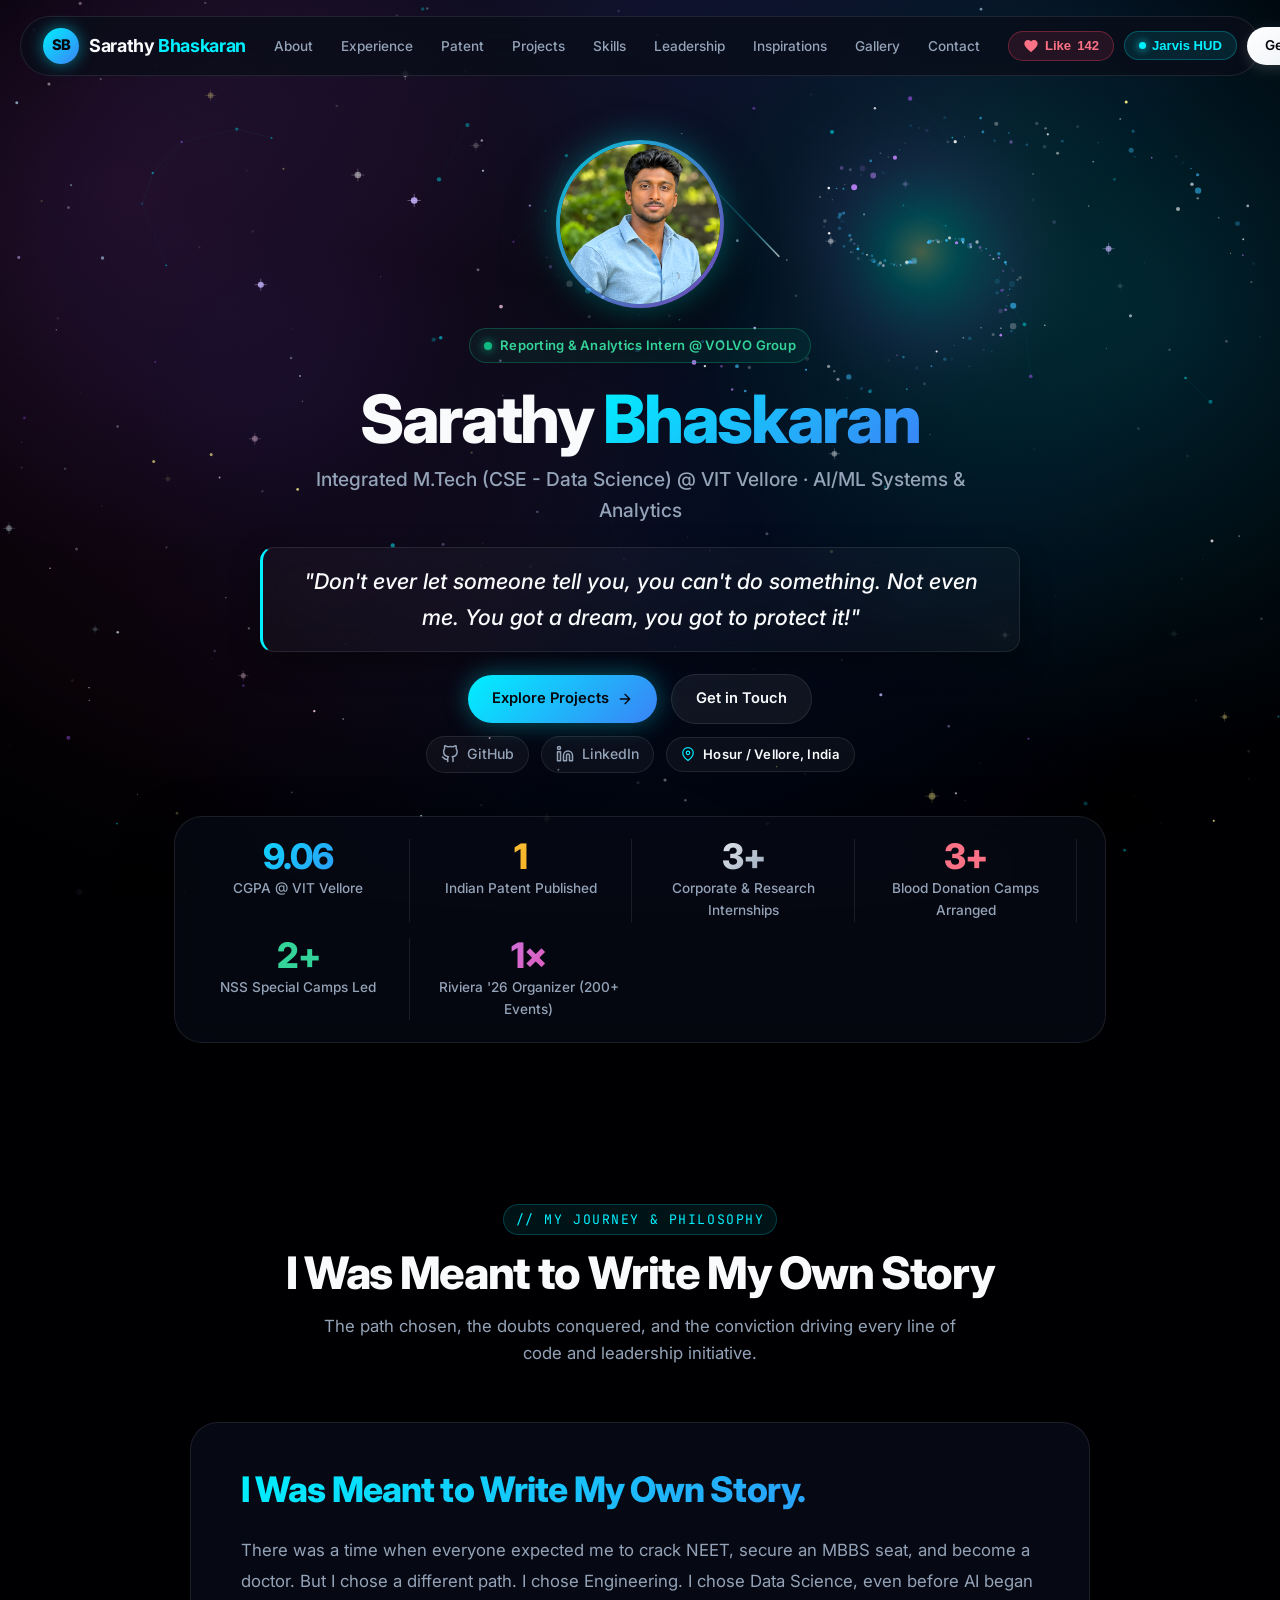
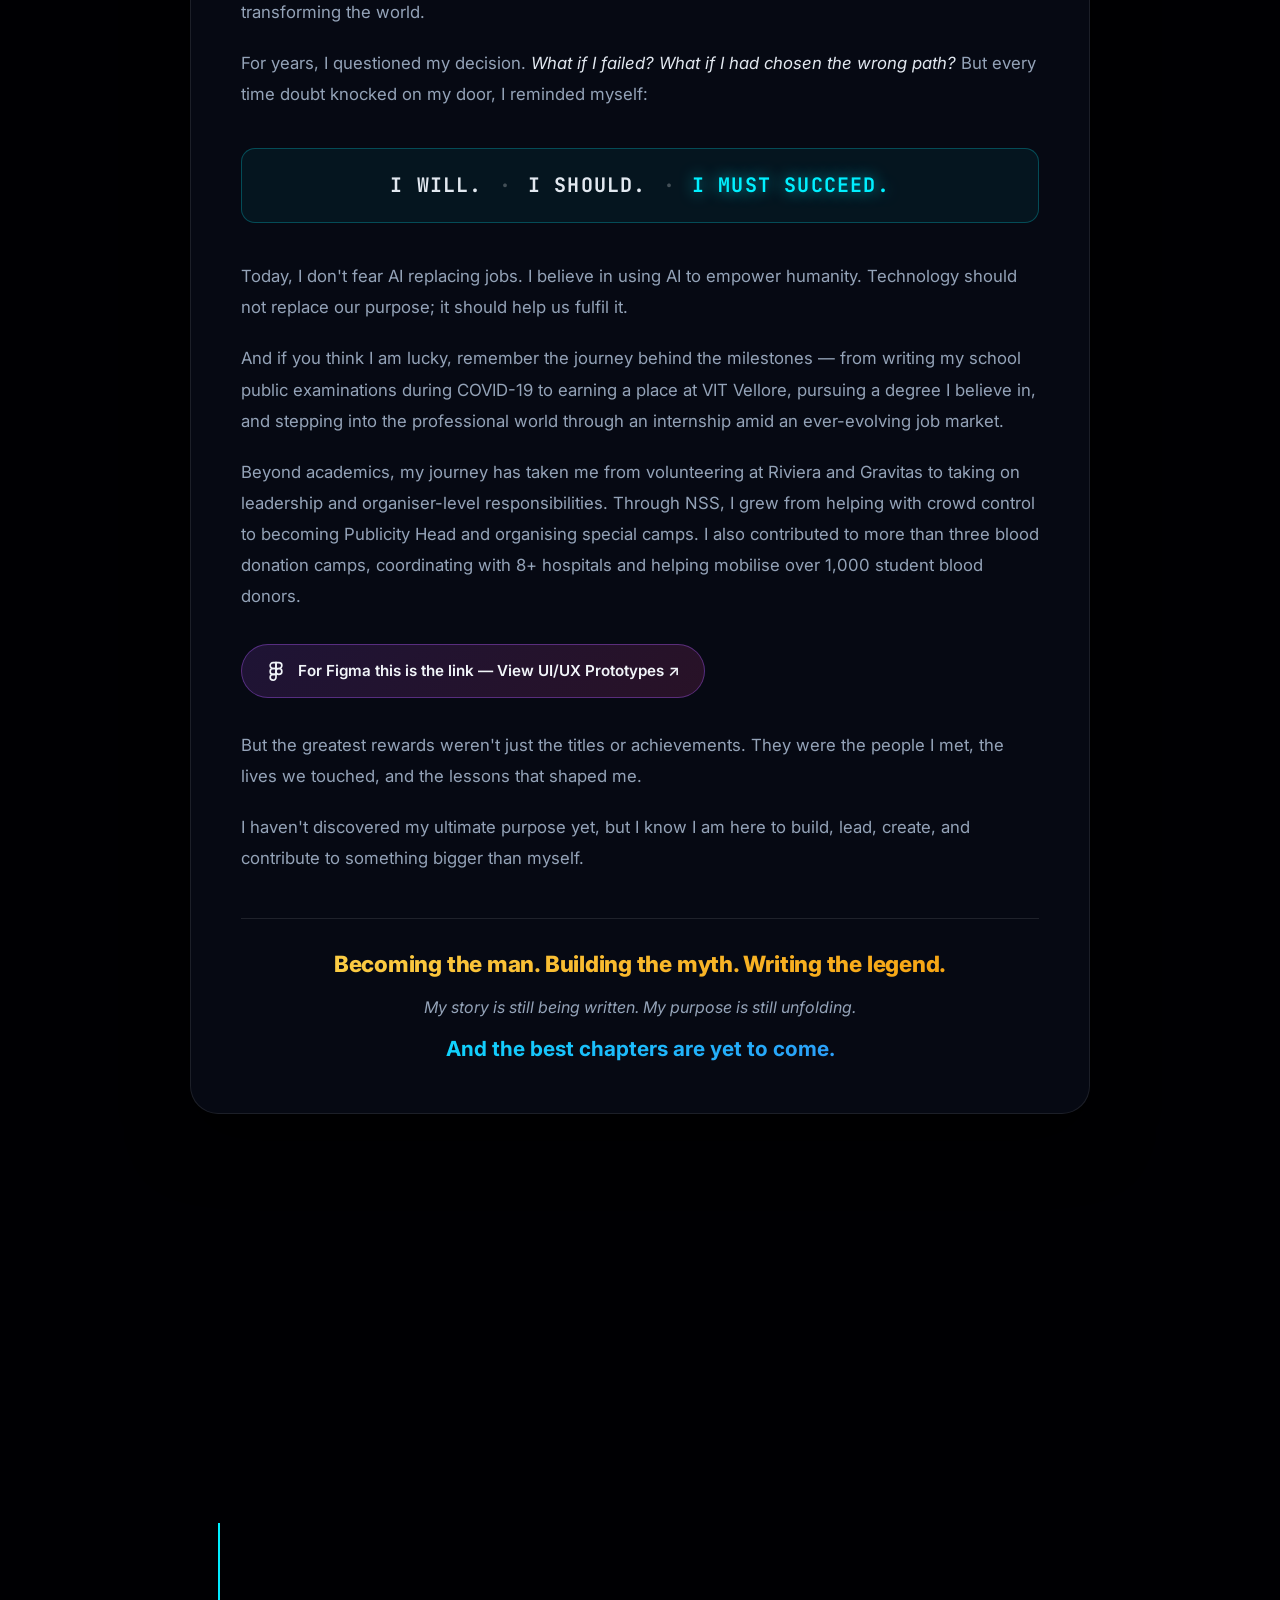
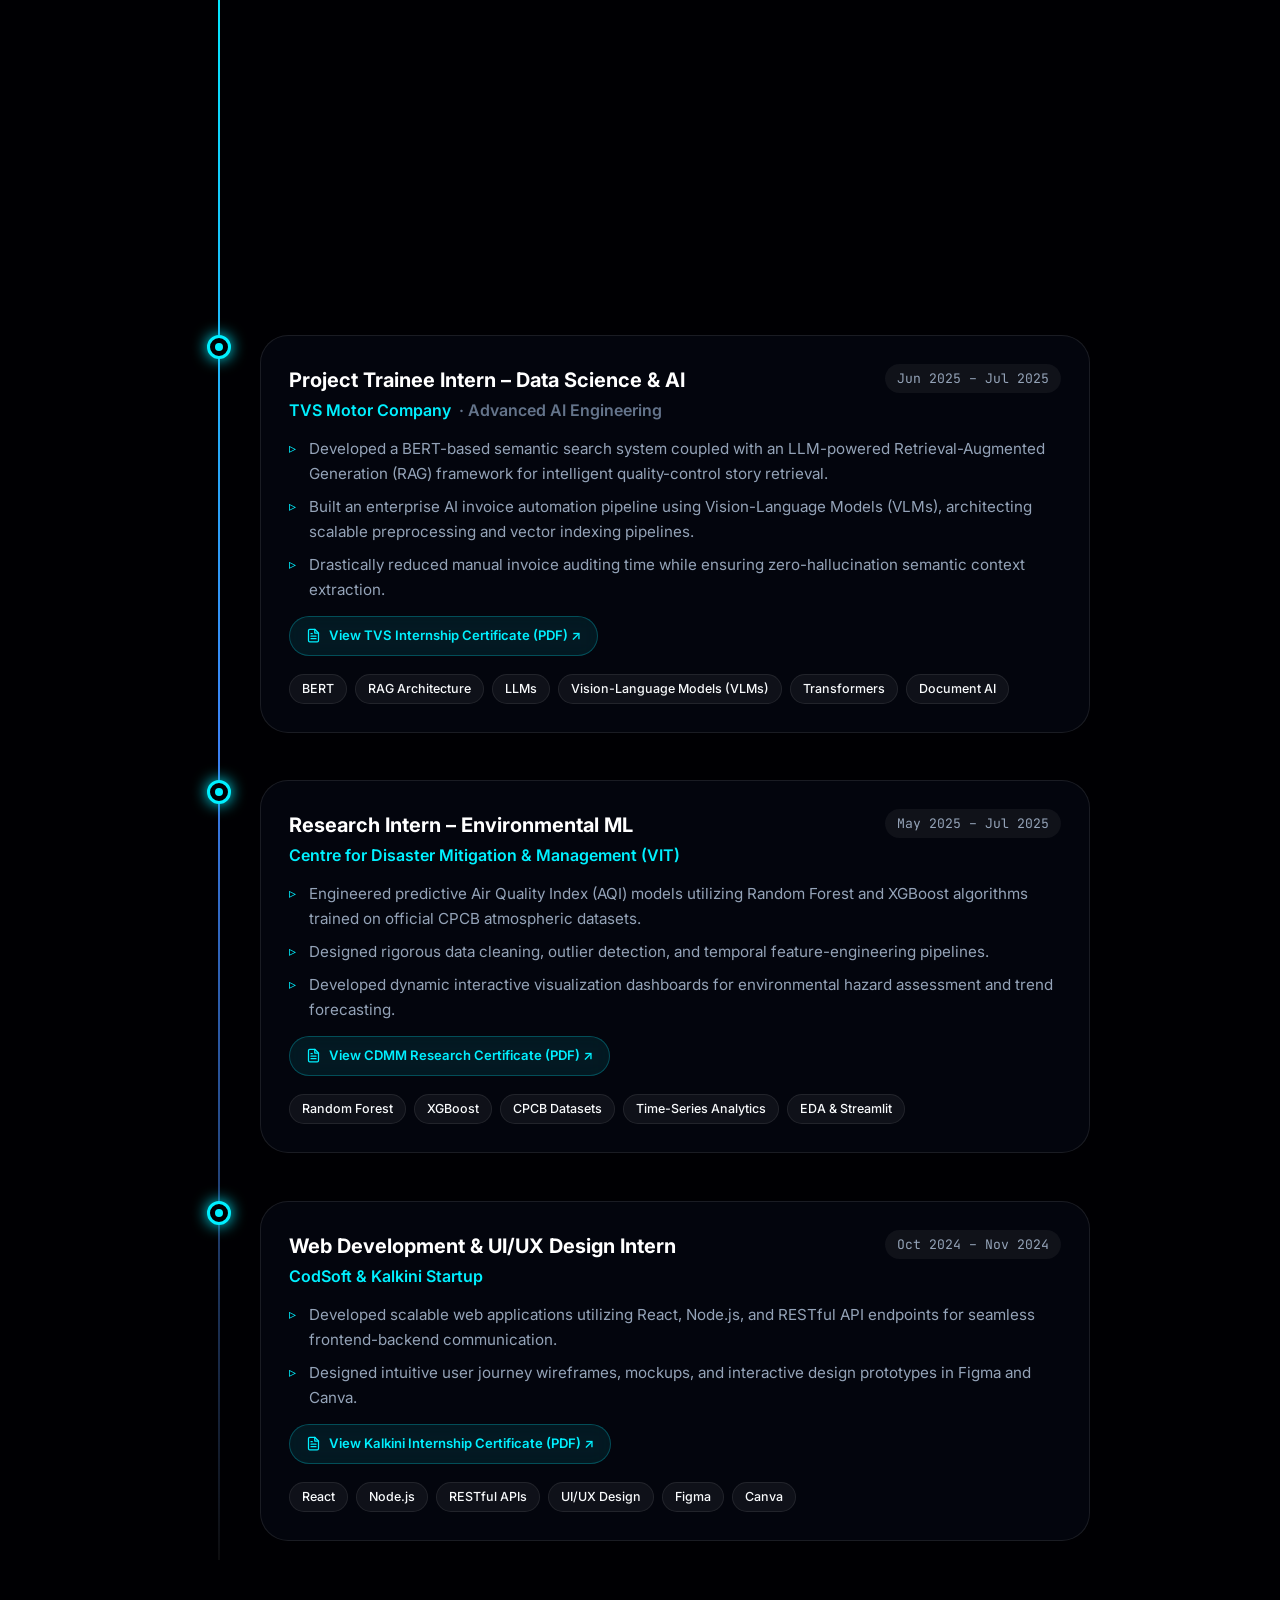
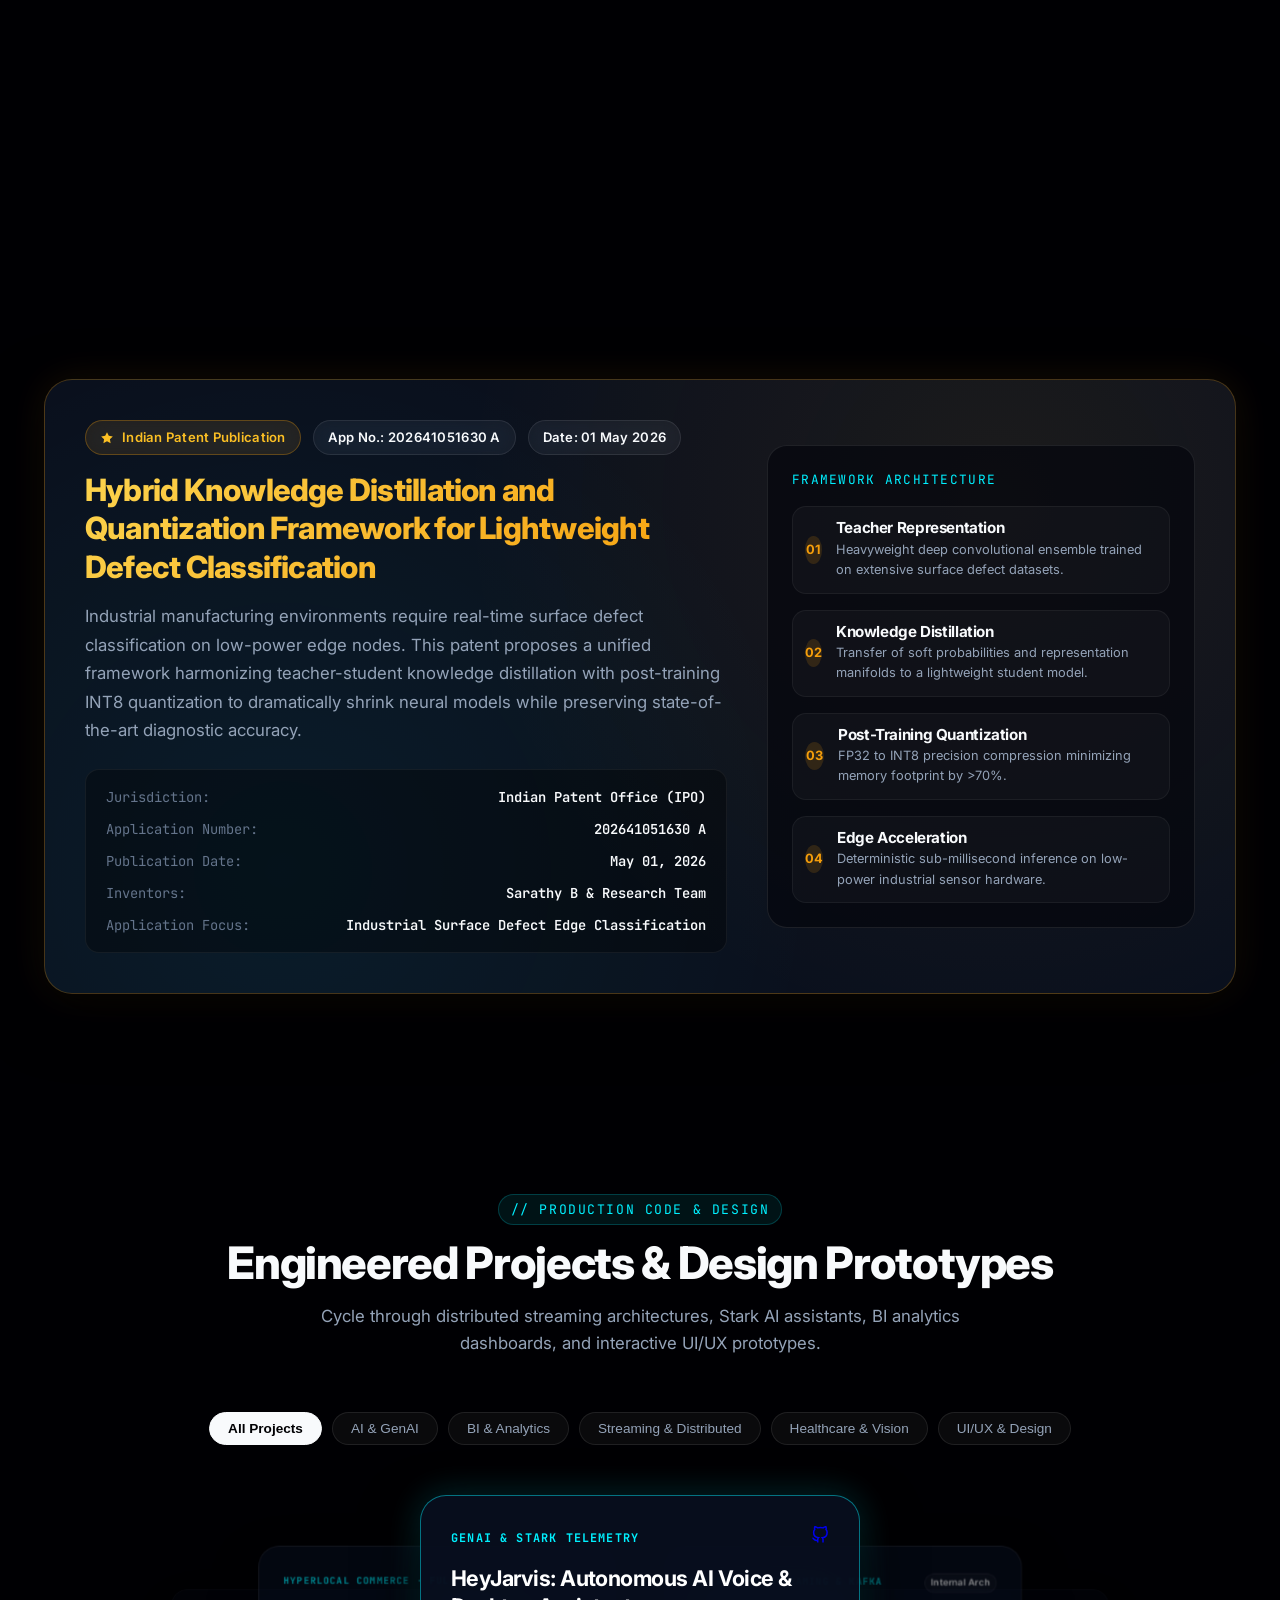
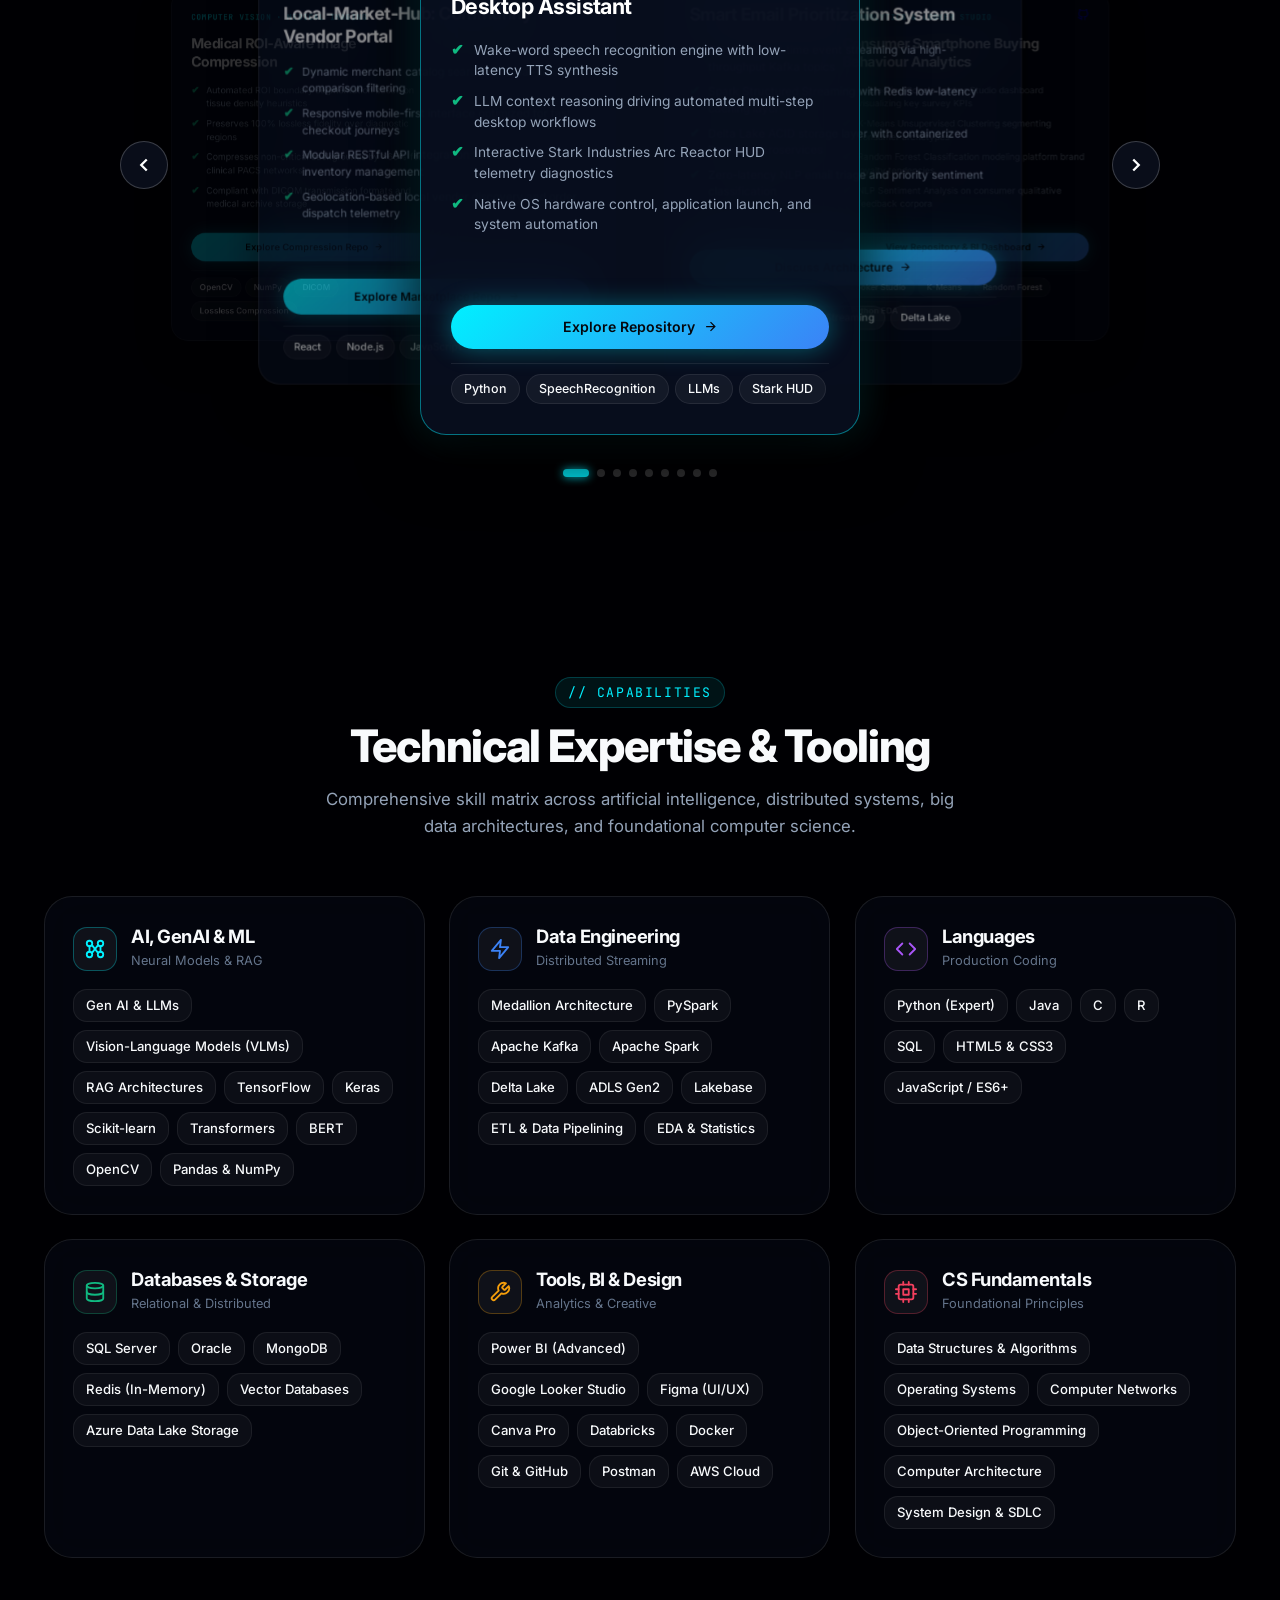
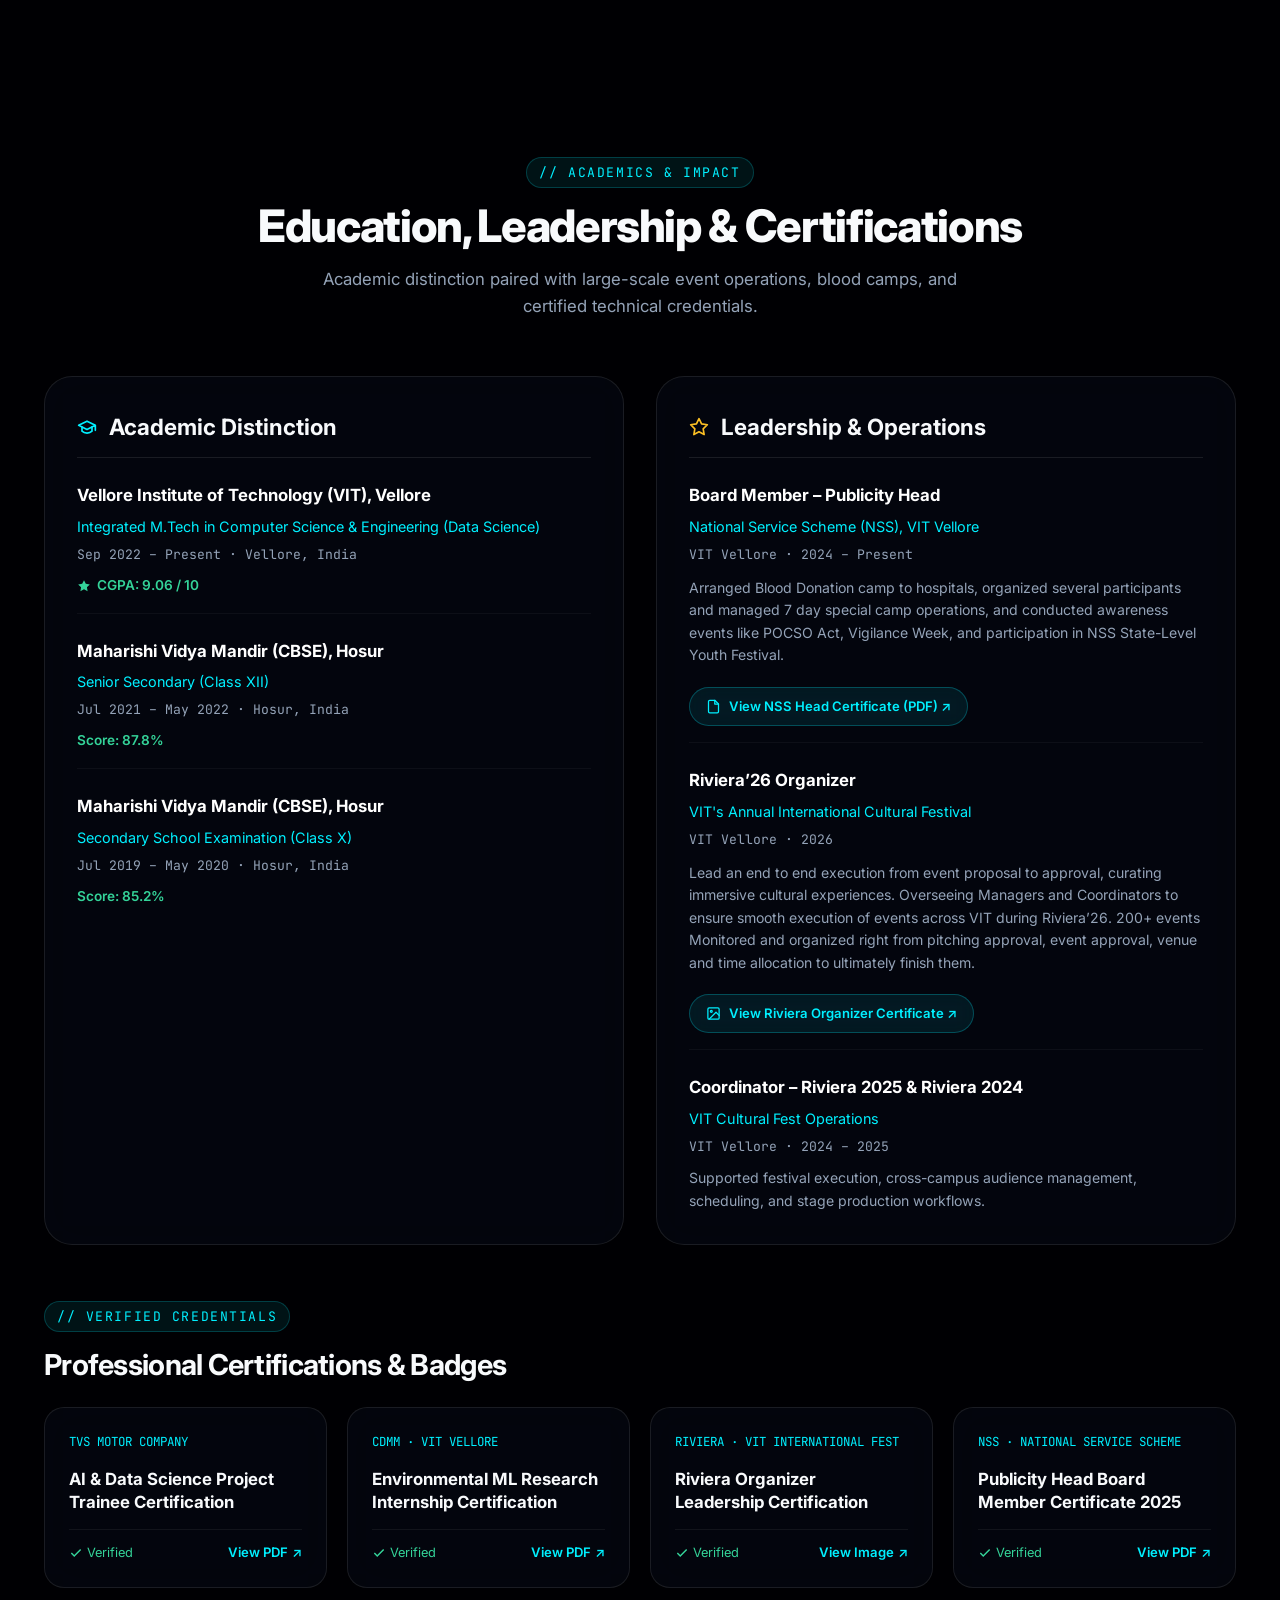
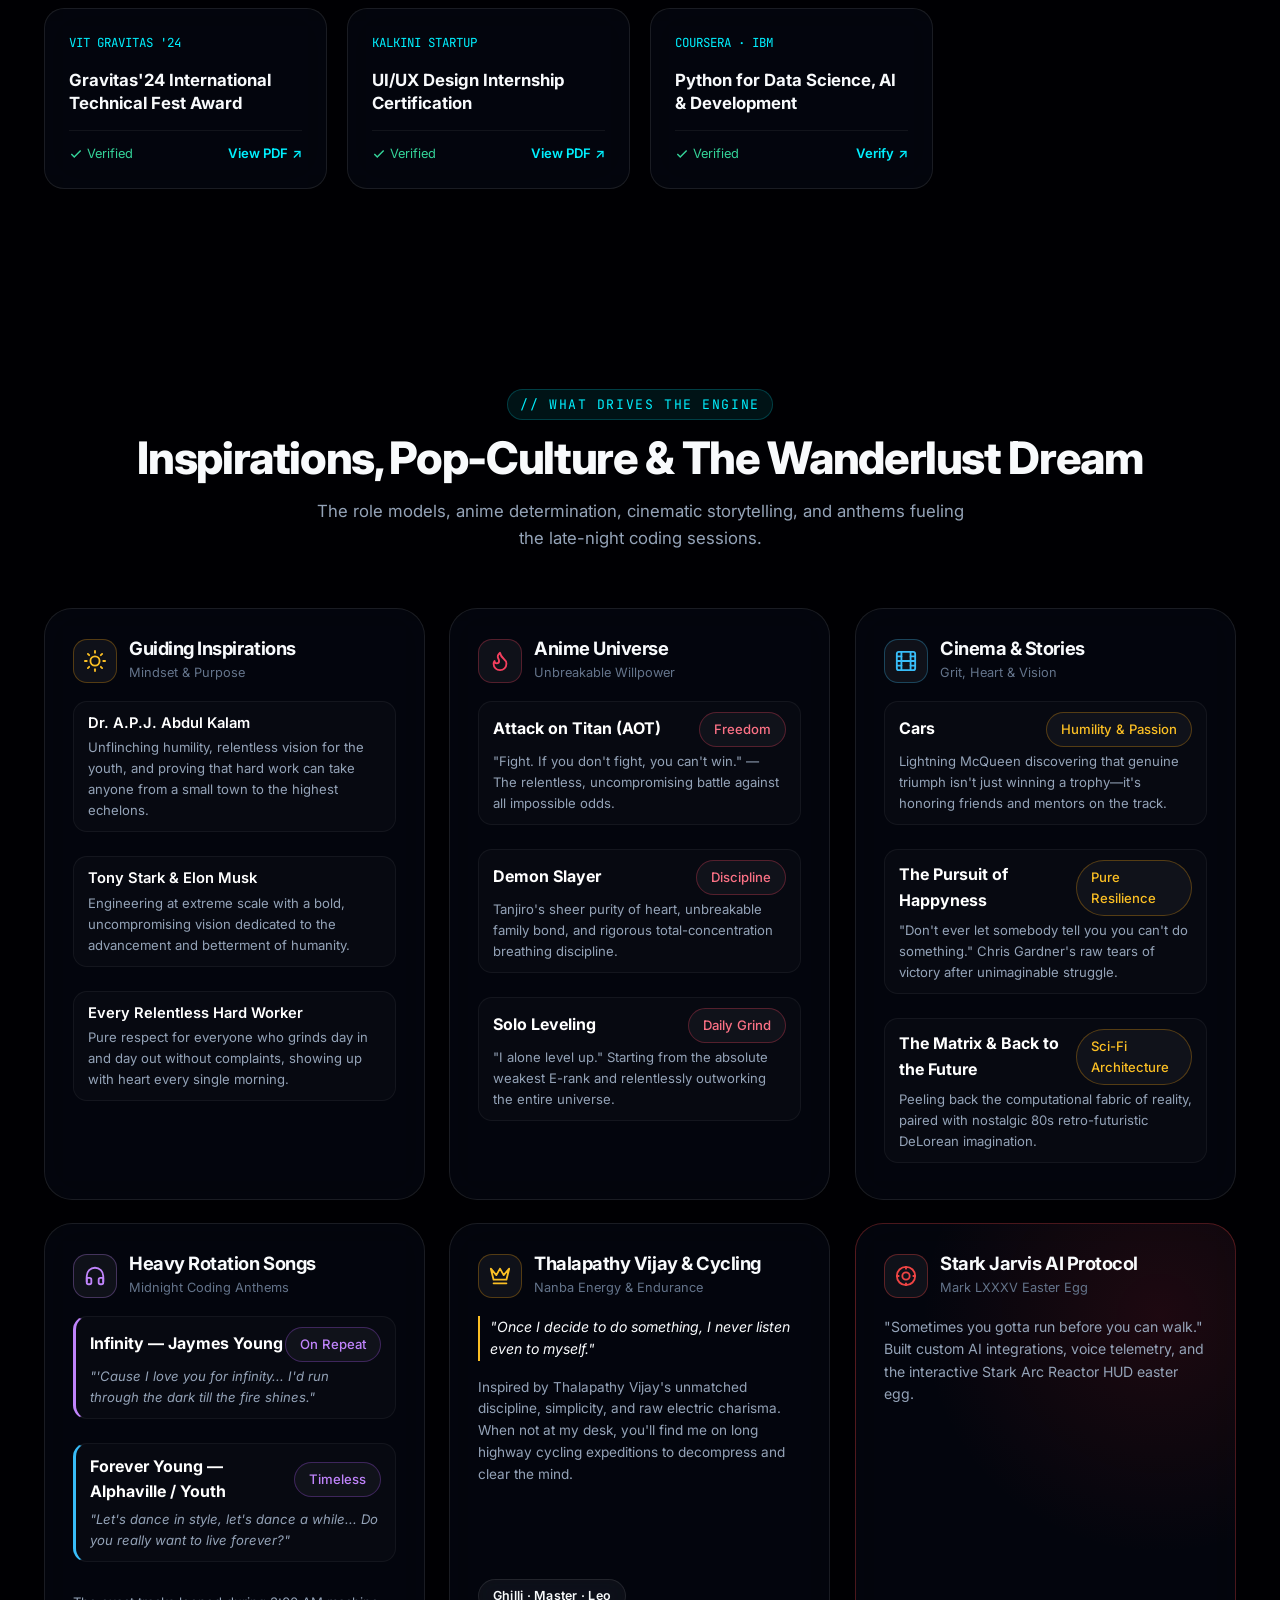
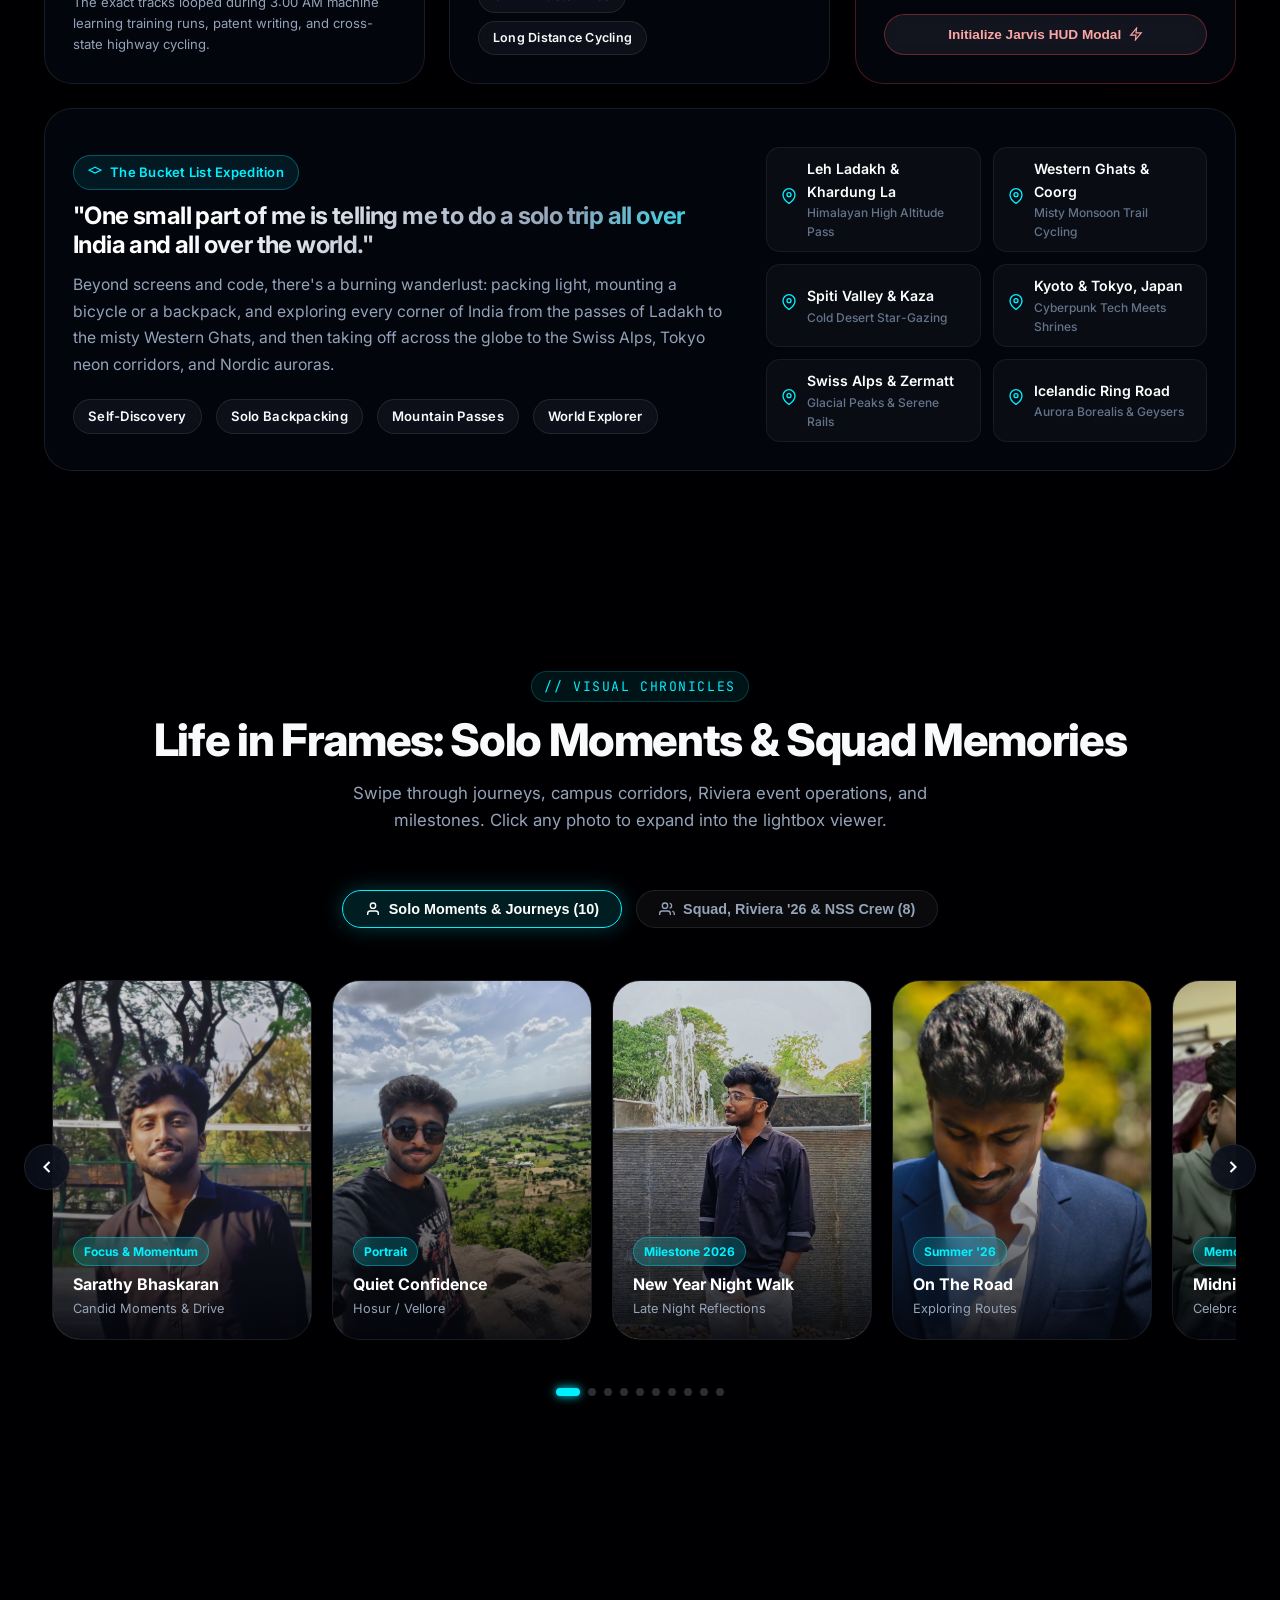
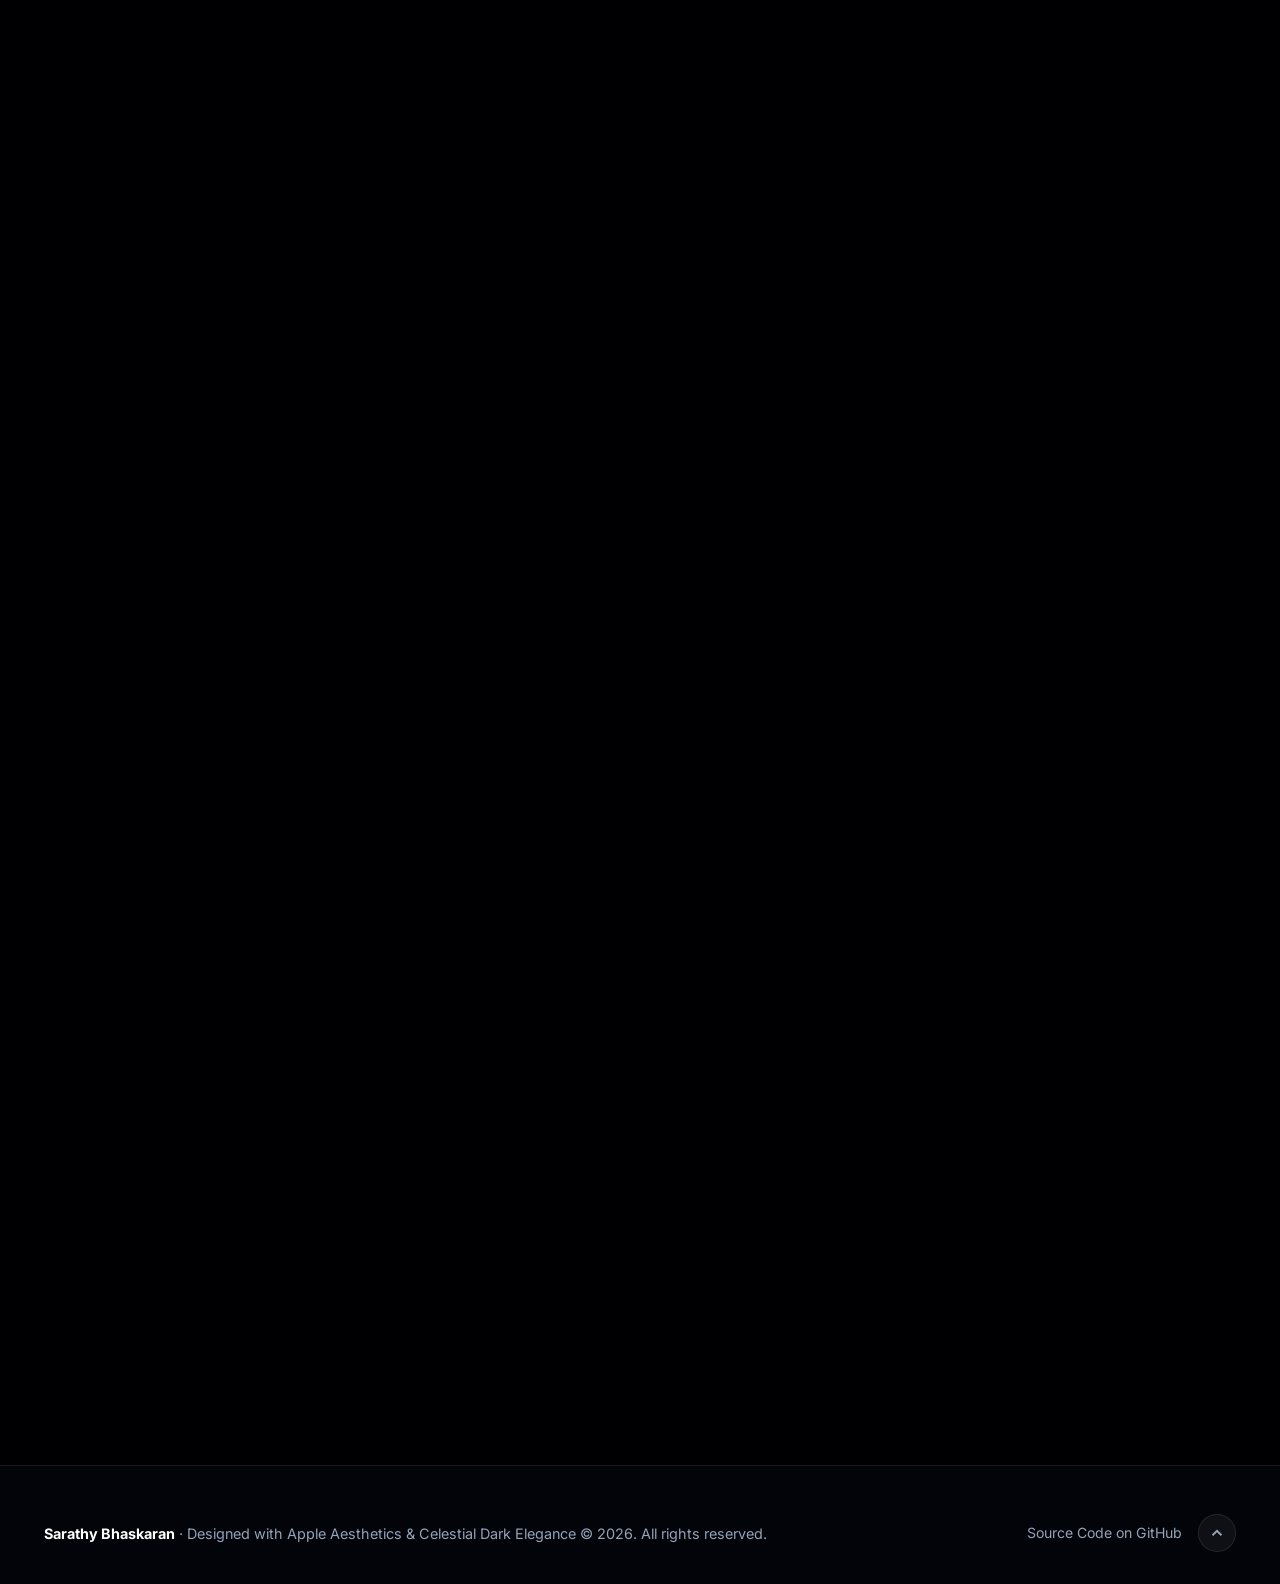
==== commit 33724392: "feat: revamp portfolio with centered hero, 3D stacked cards, cosmic scrollytelling, and Iron Man tou" ====
--- a/index.html
+++ b/index.html
@@ -61,21 +61,13 @@
     </ul>
 
     <div class="nav-actions">
-      <!-- Iron Man Easter Egg Callout Banner -->
-      <button type="button" class="easter-egg-indicator trigger-jarvis-hud" title="Click to launch Stark Jarvis HUD!">
-        <span class="ironman-mask-icon">
-          <!-- Iron Man Helmet SVG -->
-          <svg viewBox="0 0 24 24" width="20" height="20" fill="none">
-            <path d="M4 8.5C4 4.5 7.5 2 12 2s8 2.5 8 6.5c0 3.5-.8 7-2 10.5-.6 1.8-2 3-3.8 3h-4.4c-1.8 0-3.2-1.2-3.8-3C4.8 15.5 4 12 4 8.5z" fill="#dc2626" stroke="#991b1b" stroke-width="1"/>
-            <path d="M7 9c.5-3 2.5-4.5 5-4.5s4.5 1.5 5 4.5c0 3.5-.5 6-1.5 8-.5 1-1.5 1.5-2.5 1.5h-2c-1 0-2-.5-2.5-1.5-1-2-1.5-4.5-1.5-8z" fill="#fbbf24" stroke="#d97706" stroke-width="0.8"/>
-            <rect x="8" y="10" width="2.8" height="1.2" rx="0.4" fill="#00f0ff" filter="drop-shadow(0 0 2px #00f0ff)"/>
-            <rect x="13.2" y="10" width="2.8" height="1.2" rx="0.4" fill="#00f0ff" filter="drop-shadow(0 0 2px #00f0ff)"/>
-          </svg>
-        </span>
-        <span>Easter egg here!</span>
-        <span class="easter-egg-arrow">
-          <svg width="14" height="14" viewBox="0 0 24 24" fill="none" stroke="currentColor" stroke-width="2.5" stroke-linecap="round" stroke-linejoin="round"><path d="M5 12h14M12 5l7 7-7 7"/></svg>
-        </span>
+      <!-- Interactive Like Counter in Ribbon -->
+      <button type="button" class="btn-nav-like like-trigger-btn" title="Love this portfolio? Hit Like!">
+        <svg class="like-heart-icon" width="16" height="16" viewBox="0 0 24 24" fill="currentColor">
+          <path d="M12 21.35l-1.45-1.32C5.4 15.36 2 12.28 2 8.5 2 5.42 4.42 3 7.5 3c1.74 0 3.41.81 4.5 2.09C13.09 3.81 14.76 3 16.5 3 19.58 3 22 5.42 22 8.5c0 3.78-3.4 6.86-8.55 11.54L12 21.35z"/>
+        </svg>
+        <span>Like</span>
+        <span class="like-count-num">142</span>
       </button>
 
       <button type="button" class="btn-easter-egg trigger-jarvis-hud" title="Launch Jarvis Arc Reactor HUD">
@@ -105,118 +97,81 @@
 
   <main>
     <!-- ==========================================================================
-         HERO SECTION (SCROLLYTELLING & DYNAMIC TELEMETRY)
+         HERO SECTION (SCROLLYTELLING & DYNAMIC TELEMETRY - SPATIOUS CENTERED LAYOUT)
          ========================================================================== -->
-    <section id="hero" class="hero-section">
-      <div class="container">
-        <div class="hero-grid">
-          
-          <div class="hero-content reveal">
-            <div class="hero-announcement">
-              <div class="pill-badge active-indicator">
-                <span class="live-dot"></span>
-                <span>Reporting & Analytics Intern @ VOLVO Group</span>
-              </div>
-            </div>
-
-            <!-- Full Name Prominently Featured -->
-            <h1 class="hero-title">
-              Sarathy <span class="gradient-cyan">Bhaskaran</span>
-            </h1>
-
-            <!-- User Subheading -->
-            <p class="hero-tagline" style="font-size: clamp(1.1rem, 2vw, 1.4rem); font-weight: 600; color: #fff; border-left: 3px solid var(--accent-cyan); padding-left: 14px; margin: 4px 0;">
-              "No backup plan. I was in the field before AI bloomed. Now I'm here to make life better with it."
-            </p>
-
-            <p class="hero-subtitle">
-              Integrated M.Tech in <strong>CSE (Data Science) @ VIT Vellore (CGPA: 9.06)</strong>. Published Indian Patent holder (#202641051630), Riviera '26 Organizer, and NSS Publicity Head building high-performance AI architectures and scalable real-world data systems.
-            </p>
-
-            <div class="hero-actions">
-              <a href="#projects" class="btn btn-glow">
-                <span>Explore Projects</span>
-                <svg width="16" height="16" viewBox="0 0 24 24" fill="none" stroke="currentColor" stroke-width="2" stroke-linecap="round" stroke-linejoin="round"><path d="M5 12h14M12 5l7 7-7 7"/></svg>
-              </a>
-              <a href="#contact" class="btn btn-secondary">
-                <span>Get in Touch</span>
-              </a>
-              <!-- Interactive Like Button -->
-              <button type="button" class="btn-like like-trigger-btn" title="Hit like if you enjoy the portfolio!">
-                <svg class="like-heart-icon" width="18" height="18" viewBox="0 0 24 24" fill="currentColor" stroke="none"><path d="M12 21.35l-1.45-1.32C5.4 15.36 2 12.28 2 8.5 2 5.42 4.42 3 7.5 3c1.74 0 3.41.81 4.5 2.09C13.09 3.81 14.76 3 16.5 3 19.58 3 22 5.42 22 8.5c0 3.78-3.4 6.86-8.55 11.54L12 21.35z"/></svg>
-                <span>Like</span>
-                <span class="like-count-num">142</span>
-              </button>
-            </div>
-
-            <div class="hero-socials">
-              <a href="https://github.com/SARATHYB" target="_blank" rel="noopener noreferrer" class="hero-social-link">
-                <svg width="18" height="18" viewBox="0 0 24 24" fill="none" stroke="currentColor" stroke-width="2" stroke-linecap="round" stroke-linejoin="round"><path d="M9 19c-5 1.5-5-2.5-7-3m14 6v-3.87a3.37 3.37 0 0 0-.94-2.61c3.14-.35 6.44-1.54 6.44-7A5.44 5.44 0 0 0 20 4.77 5.07 5.07 0 0 0 19.91 1S18.73.65 16 2.48a13.38 13.38 0 0 0-7 0C6.27.65 5.09 1 5.09 1A5.07 5.07 0 0 0 5 4.77a5.44 5.44 0 0 0-1.5 3.78c0 5.42 3.3 6.61 6.44 7A3.37 3.37 0 0 0 9 18.13V22"></path></svg>
-                <span>GitHub</span>
-              </a>
-              <a href="https://www.linkedin.com/in/sarathy-bhaskaran" target="_blank" rel="noopener noreferrer" class="hero-social-link">
-                <svg width="18" height="18" viewBox="0 0 24 24" fill="none" stroke="currentColor" stroke-width="2" stroke-linecap="round" stroke-linejoin="round"><path d="M16 8a6 6 0 0 1 6 6v7h-4v-7a2 2 0 0 0-2-2 2 2 0 0 0-2 2v7h-4v-7a6 6 0 0 1 6-6z"></path><rect x="2" y="9" width="4" height="12"></rect><circle cx="4" cy="4" r="2"></circle></svg>
-                <span>LinkedIn</span>
-              </a>
-              <span class="pill-badge">
-                <svg width="14" height="14" viewBox="0 0 24 24" fill="none" stroke="var(--accent-cyan)" stroke-width="2" stroke-linecap="round" stroke-linejoin="round"><path d="M21 10c0 7-9 13-9 13s-9-6-9-13a9 9 0 0 1 18 0z"></path><circle cx="12" cy="10" r="3"></circle></svg>
-                <span>Hosur / Vellore, India</span>
-              </span>
-            </div>
-          </div>
-
-          <!-- Hero Visual with Interactive Telemetry Badges -->
-          <div class="hero-visual-wrapper reveal reveal-delay-2">
-            <div class="hero-visual-card interactive-card">
-              <div class="avatar-image-container">
-                <img src="assets/Sarathy.jpeg" alt="Sarathy Bhaskaran - AI & Data Science Engineer" />
-                <div class="avatar-glow-overlay"></div>
-              </div>
-            </div>
-
-            <!-- Pro Telemetry Pills (Clean SVG Icons) -->
-            <div class="floating-telemetry telemetry-1">
-              <div class="telemetry-icon">
-                <svg width="16" height="16" viewBox="0 0 24 24" fill="none" stroke="var(--accent-cyan)" stroke-width="2" stroke-linecap="round" stroke-linejoin="round"><polygon points="12 2 15.09 8.26 22 9.27 17 14.14 18.18 21.02 12 17.77 5.82 21.02 7 14.14 2 9.27 8.91 8.26 12 2"></polygon></svg>
-              </div>
-              <div>
-                <div style="font-size: 0.72rem; color: var(--text-dim); text-transform: uppercase;">Academic Distinction</div>
-                <div>9.06 CGPA @ VIT Vellore</div>
-              </div>
-            </div>
-
-            <div class="floating-telemetry telemetry-2">
-              <div class="telemetry-icon">
-                <svg width="16" height="16" viewBox="0 0 24 24" fill="none" stroke="#fbbf24" stroke-width="2" stroke-linecap="round" stroke-linejoin="round"><path d="M12 2L2 7l10 5 10-5-10-5zM2 17l10 5 10-5M2 12l10 5 10-5"></path></svg>
-              </div>
-              <div>
-                <div style="font-size: 0.72rem; color: var(--text-dim); text-transform: uppercase;">Indian Patent Published</div>
-                <div>No. 202641051630 A</div>
-              </div>
-            </div>
-
-            <div class="floating-telemetry telemetry-3">
-              <div class="telemetry-icon">
-                <svg width="16" height="16" viewBox="0 0 24 24" fill="none" stroke="#38bdf8" stroke-width="2" stroke-linecap="round" stroke-linejoin="round"><rect x="1" y="3" width="15" height="13"></rect><polygon points="16 8 20 8 23 11 23 16 16 16 16 8"></polygon><circle cx="5.5" cy="18.5" r="2.5"></circle><circle cx="18.5" cy="18.5" r="2.5"></circle></svg>
-              </div>
-              <div>
-                <div style="font-size: 0.72rem; color: var(--text-dim); text-transform: uppercase;">Global Fleet Analytics</div>
-                <div>Volvo Group Intern</div>
-              </div>
-            </div>
-          </div>
-
-        </div>
-
-        <!-- Hero Metrics Strip (Updated with Blood camps, NSS camp, Riviera organizer) -->
+    <section id="hero" class="hero-section hero-spacious">
+      <div class="container hero-container-centered">
+        
+        <!-- Photo Centered on Top (No floating bubbles, spacious and clean) -->
+        <div class="hero-avatar-center reveal">
+          <div class="hero-avatar-ring">
+            <div class="hero-avatar-inner">
+              <img src="assets/Sarathy.jpeg" alt="Sarathy Bhaskaran - AI & Data Science Engineer" />
+            </div>
+            <div class="hero-avatar-glow"></div>
+          </div>
+        </div>
+
+        <!-- Role Announcement Badge -->
+        <div class="hero-announcement reveal reveal-delay-1">
+          <div class="pill-badge active-indicator">
+            <span class="live-dot"></span>
+            <span>Reporting &amp; Analytics Intern @ VOLVO Group</span>
+          </div>
+        </div>
+
+        <!-- Full Name in a Single Line (No wrapping) -->
+        <h1 class="hero-title hero-title-centered reveal reveal-delay-1">
+          Sarathy <span class="gradient-cyan">Bhaskaran</span>
+        </h1>
+
+        <p class="hero-role-subtitle reveal reveal-delay-2">
+          Integrated M.Tech (CSE - Data Science) @ VIT Vellore · AI/ML Systems &amp; Analytics
+        </p>
+
+        <!-- User Quote -->
+        <blockquote class="hero-quote-block reveal reveal-delay-2">
+          "Don't ever let someone tell you, you can't do something. Not even me. You got a dream, you got to protect it!"
+        </blockquote>
+
+        <div class="hero-actions hero-actions-centered reveal reveal-delay-3">
+          <a href="#projects" class="btn btn-glow">
+            <span>Explore Projects</span>
+            <svg width="16" height="16" viewBox="0 0 24 24" fill="none" stroke="currentColor" stroke-width="2" stroke-linecap="round" stroke-linejoin="round"><path d="M5 12h14M12 5l7 7-7 7"/></svg>
+          </a>
+          <a href="#contact" class="btn btn-secondary">
+            <span>Get in Touch</span>
+          </a>
+        </div>
+
+        <div class="hero-socials hero-socials-centered reveal reveal-delay-3">
+          <a href="https://github.com/SARATHYB" target="_blank" rel="noopener noreferrer" class="hero-social-link">
+            <svg width="18" height="18" viewBox="0 0 24 24" fill="none" stroke="currentColor" stroke-width="2" stroke-linecap="round" stroke-linejoin="round"><path d="M9 19c-5 1.5-5-2.5-7-3m14 6v-3.87a3.37 3.37 0 0 0-.94-2.61c3.14-.35 6.44-1.54 6.44-7A5.44 5.44 0 0 0 20 4.77 5.07 5.07 0 0 0 19.91 1S18.73.65 16 2.48a13.38 13.38 0 0 0-7 0C6.27.65 5.09 1 5.09 1A5.07 5.07 0 0 0 5 4.77a5.44 5.44 0 0 0-1.5 3.78c0 5.42 3.3 6.61 6.44 7A3.37 3.37 0 0 0 9 18.13V22"></path></svg>
+            <span>GitHub</span>
+          </a>
+          <a href="https://www.linkedin.com/in/sarathy-bhaskaran" target="_blank" rel="noopener noreferrer" class="hero-social-link">
+            <svg width="18" height="18" viewBox="0 0 24 24" fill="none" stroke="currentColor" stroke-width="2" stroke-linecap="round" stroke-linejoin="round"><path d="M16 8a6 6 0 0 1 6 6v7h-4v-7a2 2 0 0 0-2-2 2 2 0 0 0-2 2v7h-4v-7a6 6 0 0 1 6-6z"></path><rect x="2" y="9" width="4" height="12"></rect><circle cx="4" cy="4" r="2"></circle></svg>
+            <span>LinkedIn</span>
+          </a>
+          <span class="pill-badge">
+            <svg width="14" height="14" viewBox="0 0 24 24" fill="none" stroke="var(--accent-cyan)" stroke-width="2" stroke-linecap="round" stroke-linejoin="round"><path d="M21 10c0 7-9 13-9 13s-9-6-9-13a9 9 0 0 1 18 0z"></path><circle cx="12" cy="10" r="3"></circle></svg>
+            <span>Hosur / Vellore, India</span>
+          </span>
+        </div>
+
+        <!-- Hero Metrics Strip (With CGPA Included) -->
         <div class="hero-metrics-strip reveal reveal-delay-3">
           <div class="metric-item">
-            <div class="metric-value gradient-cyan">1</div>
+            <div class="metric-value gradient-cyan">9.06</div>
+            <div class="metric-label">CGPA @ VIT Vellore</div>
+          </div>
+          <div class="metric-item">
+            <div class="metric-value gradient-gold">1</div>
             <div class="metric-label">Indian Patent Published</div>
           </div>
           <div class="metric-item">
             <div class="metric-value gradient-text">3+</div>
-            <div class="metric-label">Corporate & Research Internships</div>
+            <div class="metric-label">Corporate &amp; Research Internships</div>
           </div>
           <div class="metric-item">
             <div class="metric-value gradient-rose" style="color: #fb7185;">3+</div>
@@ -227,7 +182,7 @@
             <div class="metric-label">NSS Special Camps Led</div>
           </div>
           <div class="metric-item">
-            <div class="metric-value gradient-gold">1×</div>
+            <div class="metric-value gradient-purple">1×</div>
             <div class="metric-label">Riviera '26 Organizer (200+ Events)</div>
           </div>
         </div>
@@ -236,65 +191,69 @@
     </section>
 
     <!-- ==========================================================================
-         ABOUT ME SECTION (REVAMPED: AUTHENTIC, LIVELY & IMPACT-DRIVEN)
+         ABOUT ME SECTION (AUTHENTIC NARRATIVE & PHILOSOPHY)
          ========================================================================== -->
-    <section id="about">
+    <section id="about" class="about-section">
       <div class="container">
         <div class="section-header reveal">
-          <div class="section-tag">// ABOUT SARATHY</div>
-          <h2 class="section-title">Code, High Energy & The Drive to Make Life Better</h2>
+          <div class="section-tag">// MY JOURNEY &amp; PHILOSOPHY</div>
+          <h2 class="section-title">I Was Meant to Write My Own Story</h2>
           <p class="section-description">
-            I don't wait for technologies to trend before diving in. I explore, build, and lead with 100% conviction.
+            The path chosen, the doubts conquered, and the conviction driving every line of code and leadership initiative.
           </p>
         </div>
 
-        <div class="dual-columns reveal reveal-delay-1">
-          <div class="column-card interactive-card">
-            <div class="column-card-title">
-              <span class="gradient-cyan">The Story Behind the Screen</span>
-            </div>
-            <p style="color: var(--text-muted); font-size: 1rem; line-height: 1.8;">
-              Before generative AI was dominating every headline, I was already fascinated by data structures, statistical modeling, and teaching machines how to make sense of chaos. I hold <strong>no backup plan</strong> because building software and intelligent data systems isn't just a career pathway for me—it is what I genuinely love doing.
+        <div class="about-story-container reveal reveal-delay-1">
+          <div class="about-story-card interactive-card">
+            <h3 class="about-story-heading gradient-cyan">I Was Meant to Write My Own Story.</h3>
+            
+            <p>
+              There was a time when everyone expected me to crack NEET, secure an MBBS seat, and become a doctor. But I chose a different path. I chose Engineering. I chose Data Science, even before AI began transforming the world.
             </p>
-            <p style="color: var(--text-muted); font-size: 1rem; line-height: 1.8;">
-              Currently, I translate massive procurement and purchasing telemetry into strategic decisions at <strong>Volvo Group</strong>, having previously built enterprise BERT RAG and Vision-Language Model pipelines at <strong>TVS Motor Company</strong> and published a patent in edge model distillation.
+
+            <p>
+              For years, I questioned my decision. <em>What if I failed? What if I had chosen the wrong path?</em> But every time doubt knocked on my door, I reminded myself:
             </p>
-          </div>
-
-          <div class="column-card interactive-card">
-            <div class="column-card-title">
-              <span class="gradient-purple">Beyond the Codebase</span>
-            </div>
-            <div style="display: flex; flex-direction: column; gap: 14px;">
-              <div style="display: flex; gap: 14px; align-items: flex-start;">
-                <div style="background: rgba(0, 240, 255, 0.1); color: var(--accent-cyan); padding: 8px 12px; border-radius: var(--radius-sm); font-weight: 700;">
-                  <svg width="18" height="18" viewBox="0 0 24 24" fill="none" stroke="currentColor" stroke-width="2" stroke-linecap="round" stroke-linejoin="round"><path d="M17 21v-2a4 4 0 0 0-4-4H5a4 4 0 0 0-4 4v2"></path><circle cx="9" cy="7" r="4"></circle><path d="M23 21v-2a4 4 0 0 0-3-3.87"></path><path d="M16 3.13a4 4 0 0 1 0 7.75"></path></svg>
-                </div>
-                <div>
-                  <h4 style="font-size: 1rem; margin-bottom: 2px;">Campus & Social Impact</h4>
-                  <p style="color: var(--text-muted); font-size: 0.88rem;">Publicity Head at NSS VIT organizing hospital blood donation drives and 7-day special camps; Riviera '26 Organizer monitoring 200+ events.</p>
-                </div>
-              </div>
-
-              <div style="display: flex; gap: 14px; align-items: flex-start;">
-                <div style="background: rgba(168, 85, 247, 0.1); color: var(--accent-purple); padding: 8px 12px; border-radius: var(--radius-sm); font-weight: 700;">
-                  <svg width="18" height="18" viewBox="0 0 24 24" fill="none" stroke="currentColor" stroke-width="2" stroke-linecap="round" stroke-linejoin="round"><polygon points="13 2 3 14 12 14 11 22 21 10 12 10 13 2"></polygon></svg>
-                </div>
-                <div>
-                  <h4 style="font-size: 1rem; margin-bottom: 2px;">Audacious Innovation</h4>
-                  <p style="color: var(--text-muted); font-size: 0.88rem;">Deeply inspired by Dr. APJ Abdul Kalam, Tony Stark, and Elon Musk: engineering bold solutions designed specifically for the betterment of humanity.</p>
-                </div>
-              </div>
-
-              <div style="display: flex; gap: 14px; align-items: flex-start;">
-                <div style="background: rgba(16, 185, 129, 0.1); color: var(--accent-emerald); padding: 8px 12px; border-radius: var(--radius-sm); font-weight: 700;">
-                  <svg width="18" height="18" viewBox="0 0 24 24" fill="none" stroke="currentColor" stroke-width="2" stroke-linecap="round" stroke-linejoin="round"><circle cx="12" cy="12" r="10"></circle><polyline points="12 6 12 12 14 14"></polyline></svg>
-                </div>
-                <div>
-                  <h4 style="font-size: 1rem; margin-bottom: 2px;">Relentless Fuel</h4>
-                  <p style="color: var(--text-muted); font-size: 0.88rem;">Powered by long highway cycling rides, anime hype (AOT, Solo Leveling), timeless cinema, and late-night coding playlists.</p>
-                </div>
-              </div>
+
+            <div class="about-mantra-box">
+              <span class="mantra-step">I WILL.</span>
+              <span class="mantra-divider">·</span>
+              <span class="mantra-step">I SHOULD.</span>
+              <span class="mantra-divider">·</span>
+              <span class="mantra-step mantra-highlight">I MUST SUCCEED.</span>
+            </div>
+
+            <p>
+              Today, I don't fear AI replacing jobs. I believe in using AI to empower humanity. Technology should not replace our purpose; it should help us fulfil it.
+            </p>
+
+            <p>
+              And if you think I am lucky, remember the journey behind the milestones — from writing my school public examinations during COVID-19 to earning a place at VIT Vellore, pursuing a degree I believe in, and stepping into the professional world through an internship amid an ever-evolving job market.
+            </p>
+
+            <p>
+              Beyond academics, my journey has taken me from volunteering at Riviera and Gravitas to taking on leadership and organiser-level responsibilities. Through NSS, I grew from helping with crowd control to becoming Publicity Head and organising special camps. I also contributed to more than three blood donation camps, coordinating with 8+ hospitals and helping mobilise over 1,000 student blood donors.
+            </p>
+
+            <div class="about-figma-callout">
+              <a href="#projects" class="btn-figma-link">
+                <svg width="20" height="20" viewBox="0 0 24 24" fill="none" stroke="currentColor" stroke-width="2"><path d="M5 5.5A3.5 3.5 0 0 1 8.5 2H12v7H8.5A3.5 3.5 0 0 1 5 5.5z"/><path d="M12 2h3.5a3.5 3.5 0 1 1 0 7H12V2z"/><path d="M12 12.5a3.5 3.5 0 1 1 7 0 3.5 3.5 0 1 1-7 0z"/><path d="M5 19.5A3.5 3.5 0 0 1 8.5 16H12v3.5a3.5 3.5 0 1 1-7 0z"/><path d="M5 12.5A3.5 3.5 0 0 1 8.5 9H12v7H8.5A3.5 3.5 0 0 1 5 12.5z"/></svg>
+                <span>For Figma this is the link — View UI/UX Prototypes ↗</span>
+              </a>
+            </div>
+
+            <p>
+              But the greatest rewards weren't just the titles or achievements. They were the people I met, the lives we touched, and the lessons that shaped me.
+            </p>
+
+            <p>
+              I haven't discovered my ultimate purpose yet, but I know I am here to build, lead, create, and contribute to something bigger than myself.
+            </p>
+
+            <div class="about-creed-box">
+              <div class="creed-phrase gradient-gold">Becoming the man. Building the myth. Writing the legend.</div>
+              <p class="creed-sub">My story is still being written. My purpose is still unfolding.</p>
+              <div class="creed-finale gradient-cyan">And the best chapters are yet to come.</div>
             </div>
           </div>
         </div>
@@ -562,326 +521,480 @@
     </section>
 
     <!-- ==========================================================================
-         FEATURED PROJECTS & DESIGN SHOWCASE
+         FEATURED PROJECTS & DESIGN SHOWCASE (3D STACKED CARDS INFINITE CAROUSEL)
          ========================================================================== -->
     <section id="projects">
       <div class="container">
         <div class="section-header reveal">
-          <div class="section-tag">// PRODUCTION CODE & DESIGN</div>
-          <h2 class="section-title">Engineered Projects & Design Prototypes</h2>
+          <div class="section-tag">// PRODUCTION CODE &amp; DESIGN</div>
+          <h2 class="section-title">Engineered Projects &amp; Design Prototypes</h2>
           <p class="section-description">
-            Distributed streaming architectures, Stark AI assistants, BI analytics dashboards, medical vision models, and Figma/Canva UI/UX prototypes.
+            Cycle through distributed streaming architectures, Stark AI assistants, BI analytics dashboards, and interactive UI/UX prototypes.
           </p>
         </div>
 
         <!-- Filter Bar -->
         <div class="filter-bar reveal">
           <button type="button" class="filter-btn active" data-filter="all">All Projects</button>
-          <button type="button" class="filter-btn" data-filter="ai-ml">AI & GenAI</button>
-          <button type="button" class="filter-btn" data-filter="bi-analytics">BI & Analytics</button>
-          <button type="button" class="filter-btn" data-filter="streaming">Streaming & Distributed</button>
-          <button type="button" class="filter-btn" data-filter="healthcare">Healthcare & Vision</button>
-          <button type="button" class="filter-btn" data-filter="ui-ux">UI/UX & Design</button>
-        </div>
-
-        <div class="projects-grid">
-
-          <!-- 1. HeyJarvis: Stark-Inspired AI Assistant (NEW PROJECT WITH PROPER GITHUB LINK) -->
-          <div class="project-card interactive-card reveal" data-category="ai-ml">
-            <div>
-              <div class="project-card-header">
-                <span class="project-category">GenAI & Stark Industries Telemetry</span>
-                <div class="project-links">
-                  <a href="https://github.com/SARATHYB/HeyJarvis" target="_blank" rel="noopener noreferrer" class="icon-link" title="GitHub Repository">
-                    <svg width="20" height="20" viewBox="0 0 24 24" fill="none" stroke="currentColor" stroke-width="2" stroke-linecap="round" stroke-linejoin="round"><path d="M9 19c-5 1.5-5-2.5-7-3m14 6v-3.87a3.37 3.37 0 0 0-.94-2.61c3.14-.35 6.44-1.54 6.44-7A5.44 5.44 0 0 0 20 4.77 5.07 5.07 0 0 0 19.91 1S18.73.65 16 2.48a13.38 13.38 0 0 0-7 0C6.27.65 5.09 1 5.09 1A5.07 5.07 0 0 0 5 4.77a5.44 5.44 0 0 0-1.5 3.78c0 5.42 3.3 6.61 6.44 7A3.37 3.37 0 0 0 9 18.13V22"></path></svg>
+          <button type="button" class="filter-btn" data-filter="ai-ml">AI &amp; GenAI</button>
+          <button type="button" class="filter-btn" data-filter="bi-analytics">BI &amp; Analytics</button>
+          <button type="button" class="filter-btn" data-filter="streaming">Streaming &amp; Distributed</button>
+          <button type="button" class="filter-btn" data-filter="healthcare">Healthcare &amp; Vision</button>
+          <button type="button" class="filter-btn" data-filter="ui-ux">UI/UX &amp; Design</button>
+        </div>
+
+        <!-- 3D Stacked Cards Carousel Stage -->
+        <div class="projects-stack-wrapper reveal">
+          <button class="stack-nav-btn prev" aria-label="Previous Project Card">
+            <svg width="22" height="22" viewBox="0 0 24 24" fill="none" stroke="currentColor" stroke-width="2.5"><polyline points="15 18 9 12 15 6"></polyline></svg>
+          </button>
+
+          <div class="projects-stack-stage" id="projects-stack-stage">
+
+            <!-- Card 1: HeyJarvis -->
+            <div class="project-stack-card" data-category="ai-ml">
+              <div class="stack-card-inner">
+                <div class="stack-card-top">
+                  <div class="stack-card-badge">GENAI &amp; STARK TELEMETRY</div>
+                  <div class="stack-card-links">
+                    <a href="https://github.com/SARATHYB/HeyJarvis" target="_blank" rel="noopener noreferrer" class="icon-link" title="GitHub Repository">
+                      <svg width="18" height="18" viewBox="0 0 24 24" fill="none" stroke="currentColor" stroke-width="2"><path d="M9 19c-5 1.5-5-2.5-7-3m14 6v-3.87a3.37 3.37 0 0 0-.94-2.61c3.14-.35 6.44-1.54 6.44-7A5.44 5.44 0 0 0 20 4.77 5.07 5.07 0 0 0 19.91 1S18.73.65 16 2.48a13.38 13.38 0 0 0-7 0C6.27.65 5.09 1 5.09 1A5.07 5.07 0 0 0 5 4.77a5.44 5.44 0 0 0-1.5 3.78c0 5.42 3.3 6.61 6.44 7A3.37 3.37 0 0 0 9 18.13V22"></path></svg>
+                    </a>
+                  </div>
+                </div>
+
+                <h3 class="stack-card-title">HeyJarvis: Autonomous AI Voice &amp; Desktop Assistant</h3>
+
+                <ul class="stack-card-checklist">
+                  <li>
+                    <span class="check-icon">✔</span>
+                    <span>Wake-word speech recognition engine with low-latency TTS synthesis</span>
+                  </li>
+                  <li>
+                    <span class="check-icon">✔</span>
+                    <span>LLM context reasoning driving automated multi-step desktop workflows</span>
+                  </li>
+                  <li>
+                    <span class="check-icon">✔</span>
+                    <span>Interactive Stark Industries Arc Reactor HUD telemetry diagnostics</span>
+                  </li>
+                  <li>
+                    <span class="check-icon">✔</span>
+                    <span>Native OS hardware control, application launch, and system automation</span>
+                  </li>
+                </ul>
+
+                <div class="stack-card-cta">
+                  <a href="https://github.com/SARATHYB/HeyJarvis" target="_blank" rel="noopener noreferrer" class="btn btn-glow stack-btn">
+                    <span>Explore Repository</span>
+                    <svg width="15" height="15" viewBox="0 0 24 24" fill="none" stroke="currentColor" stroke-width="2"><path d="M5 12h14M12 5l7 7-7 7"/></svg>
                   </a>
                 </div>
-              </div>
-
-              <h3 class="project-title">HeyJarvis: Autonomous AI Voice & Desktop Assistant</h3>
-              <p class="project-desc">
-                An intelligent personal assistant built as an homage to Iron Man's J.A.R.V.I.S. Integrates low-latency voice command recognition, LLM-powered context understanding, real-time desktop automation, and Stark Arc Reactor HUD telemetry diagnostics.
-              </p>
-
-              <ul class="project-highlights">
-                <li>Wake-word speech recognition engine with responsive TTS synthesis.</li>
-                <li>LLM context reasoning driving automated multi-step desktop workflows.</li>
-                <li>Interactive Stark Industries Arc Reactor HUD telemetry modal interface.</li>
-              </ul>
-            </div>
-
-            <div class="project-footer">
-              <span class="tag-pill">Python</span>
-              <span class="tag-pill">SpeechRecognition</span>
-              <span class="tag-pill">LLMs</span>
-              <span class="tag-pill">Automation</span>
-              <span class="tag-pill">Stark HUD</span>
-              <span class="tag-pill">PyAudio</span>
-            </div>
-          </div>
-
-          <!-- 2. Smart Email Prioritization Engine (RENAMED FROM HEYJARVIS, DUMMY/PRIVATE LINK) -->
-          <div class="project-card interactive-card reveal reveal-delay-1" data-category="streaming ai-ml">
-            <div>
-              <div class="project-card-header">
-                <span class="project-category">Distributed Streaming & Microservices</span>
-                <div class="project-links">
-                  <span class="pill-badge" style="font-size: 0.72rem; padding: 2px 8px; border-color: rgba(255, 255, 255, 0.15); color: var(--text-dim);" title="Internal Enterprise Architecture">
-                    <svg width="12" height="12" viewBox="0 0 24 24" fill="none" stroke="currentColor" stroke-width="2" stroke-linecap="round" stroke-linejoin="round" style="margin-right: 4px;"><rect x="3" y="11" width="18" height="11" rx="2" ry="2"></rect><path d="M7 11V7a5 5 0 0 1 10 0v4"></path></svg>
-                    Internal Architecture
-                  </span>
-                </div>
-              </div>
-
-              <h3 class="project-title">Smart Email Prioritization System</h3>
-              <p class="project-desc">
-                High-throughput distributed workflow engineered to ingest, process, classify, and intelligently triage emails in real-time. Features automated Gmail API hooks, Redis caching, and zero-latency triage microservices.
-              </p>
-
-              <ul class="project-highlights">
-                <li>Gmail API real-time event streaming via Apache Kafka topics.</li>
-                <li>Spark Structured Streaming with Redis low-latency caching layer.</li>
-                <li>Delta Lake storage layer with Dockerized microservices.</li>
-              </ul>
-            </div>
-
-            <div class="project-footer">
-              <span class="tag-pill">Apache Kafka</span>
-              <span class="tag-pill">Spark Streaming</span>
-              <span class="tag-pill">Delta Lake</span>
-              <span class="tag-pill">Redis</span>
-              <span class="tag-pill">Docker</span>
-              <span class="tag-pill">Python ML</span>
-            </div>
-          </div>
-
-          <!-- 3. Consumer Smartphone Buying Behaviour Analytics (NEW GITHUB REPO ADDED) -->
-          <div class="project-card interactive-card reveal reveal-delay-2" data-category="bi-analytics ai-ml">
-            <div>
-              <div class="project-card-header">
-                <span class="project-category">BI Analytics & Looker Studio</span>
-                <div class="project-links">
-                  <a href="https://github.com/SARATHYB/Consumer-Buying-Behaviour-Analytics/" target="_blank" rel="noopener noreferrer" class="icon-link" title="GitHub Repository">
-                    <svg width="20" height="20" viewBox="0 0 24 24" fill="none" stroke="currentColor" stroke-width="2" stroke-linecap="round" stroke-linejoin="round"><path d="M9 19c-5 1.5-5-2.5-7-3m14 6v-3.87a3.37 3.37 0 0 0-.94-2.61c3.14-.35 6.44-1.54 6.44-7A5.44 5.44 0 0 0 20 4.77 5.07 5.07 0 0 0 19.91 1S18.73.65 16 2.48a13.38 13.38 0 0 0-7 0C6.27.65 5.09 1 5.09 1A5.07 5.07 0 0 0 5 4.77a5.44 5.44 0 0 0-1.5 3.78c0 5.42 3.3 6.61 6.44 7A3.37 3.37 0 0 0 9 18.13V22"></path></svg>
+
+                <div class="stack-card-tags">
+                  <span class="tag-pill">Python</span>
+                  <span class="tag-pill">SpeechRecognition</span>
+                  <span class="tag-pill">LLMs</span>
+                  <span class="tag-pill">Stark HUD</span>
+                </div>
+              </div>
+            </div>
+
+            <!-- Card 2: Smart Email Prioritization System -->
+            <div class="project-stack-card" data-category="streaming ai-ml">
+              <div class="stack-card-inner">
+                <div class="stack-card-top">
+                  <div class="stack-card-badge">DISTRIBUTED STREAMING &amp; KAFKA</div>
+                  <div class="stack-card-links">
+                    <span class="pill-badge" style="font-size: 0.7rem; padding: 2px 7px;">Internal Arch</span>
+                  </div>
+                </div>
+
+                <h3 class="stack-card-title">Smart Email Prioritization System</h3>
+
+                <ul class="stack-card-checklist">
+                  <li>
+                    <span class="check-icon">✔</span>
+                    <span>Gmail API real-time event streaming via high-throughput Kafka topics</span>
+                  </li>
+                  <li>
+                    <span class="check-icon">✔</span>
+                    <span>Spark Structured Streaming with Redis low-latency caching layer</span>
+                  </li>
+                  <li>
+                    <span class="check-icon">✔</span>
+                    <span>Delta Lake ACID storage layer with containerized Docker microservices</span>
+                  </li>
+                  <li>
+                    <span class="check-icon">✔</span>
+                    <span>Zero-latency NLP email triage and priority sentiment classification</span>
+                  </li>
+                </ul>
+
+                <div class="stack-card-cta">
+                  <a href="#contact" class="btn btn-glow stack-btn">
+                    <span>Discuss Architecture</span>
+                    <svg width="15" height="15" viewBox="0 0 24 24" fill="none" stroke="currentColor" stroke-width="2"><path d="M5 12h14M12 5l7 7-7 7"/></svg>
                   </a>
                 </div>
-              </div>
-
-              <h3 class="project-title">Consumer Smartphone Buying Behaviour Analytics</h3>
-              <p class="project-desc">
-                Comprehensive Business Intelligence and Machine Learning framework examining smartphone consumer purchase decisions, feature sensitivity, platform loyalty, and brand perception trends.
-              </p>
-
-              <ul class="project-highlights">
-                <li>Interactive Google Looker Studio dashboard visualizing key survey KPIs and trends.</li>
-                <li>K-Means Unsupervised Clustering segmenting high-propensity consumer archetypes.</li>
-                <li>Random Forest Classification modeling platform preference tendencies.</li>
-                <li>NLP Sentiment Analysis on consumer survey feedback corpora.</li>
-              </ul>
-            </div>
-
-            <div class="project-footer">
-              <span class="tag-pill">Looker Studio</span>
-              <span class="tag-pill">K-Means</span>
-              <span class="tag-pill">Random Forest</span>
-              <span class="tag-pill">NLP Sentiment</span>
-              <span class="tag-pill">Python</span>
-              <span class="tag-pill">EDA</span>
-            </div>
-          </div>
-
-          <!-- 4. Procrastinate Figma UI/UX Project (NEW FIGMA PROJECT) -->
-          <div class="project-card interactive-card reveal" data-category="ui-ux">
-            <div>
-              <div class="project-card-header">
-                <span class="project-category">UI/UX Design · Figma Interactive Prototype</span>
-                <div class="project-links">
-                  <span class="pill-badge" style="font-size: 0.72rem; padding: 2px 8px; border-color: rgba(168, 85, 247, 0.3); color: #c084fc;">Figma UI/UX</span>
-                </div>
-              </div>
-
-              <h3 class="project-title">Procrastinate: Gamified Anti-Procrastination Flow</h3>
-              <p class="project-desc">
-                Full-fidelity mobile and web application design crafted in Figma. Solves executive dysfunction and chronic task avoidance through micro-habit decomposition, adaptive dopamine timers, and minimalist dark interfaces.
-              </p>
-
-              <ul class="project-highlights">
-                <li>Interactive micro-task breakout flow with frictionless onboarding journeys.</li>
-                <li>Apple Human Interface Guideline-inspired dark mode component design system.</li>
-                <li>Gamified sprint rewards pacing psychological resistance and cognitive load.</li>
-              </ul>
-            </div>
-
-            <div class="project-footer">
-              <span class="tag-pill">Figma</span>
-              <span class="tag-pill">UI/UX Prototyping</span>
-              <span class="tag-pill">Design Systems</span>
-              <span class="tag-pill">Micro-Interactions</span>
-              <span class="tag-pill">Wireframing</span>
-            </div>
-          </div>
-
-          <!-- 5. Canva Projects & Creative Branding (NEW CANVA PROJECT) -->
-          <div class="project-card interactive-card reveal reveal-delay-1" data-category="ui-ux">
-            <div>
-              <div class="project-card-header">
-                <span class="project-category">Visual Branding & Campaign Design</span>
-                <div class="project-links">
-                  <span class="pill-badge" style="font-size: 0.72rem; padding: 2px 8px; border-color: rgba(0, 240, 255, 0.3); color: var(--accent-cyan);">Canva Creative</span>
-                </div>
-              </div>
-
-              <h3 class="project-title">Canva Creative Campaigns & Event Brand Visuals</h3>
-              <p class="project-desc">
-                Visual identity and promotional media suite crafted for Asia's massive cultural fest Riviera '26, NSS Blood Donation awareness drives, and collegiate technical conferences.
-              </p>
-
-              <ul class="project-highlights">
-                <li>High-impact promotional poster sets and stage LED backdrop designs.</li>
-                <li>Informational awareness campaigns for POCSO Act and Vigilance Awareness Week.</li>
-                <li>Social media carousels and brand guidelines maintaining consistent typography.</li>
-              </ul>
-            </div>
-
-            <div class="project-footer">
-              <span class="tag-pill">Canva Pro</span>
-              <span class="tag-pill">Event Branding</span>
-              <span class="tag-pill">Digital Posters</span>
-              <span class="tag-pill">Social Campaigns</span>
-              <span class="tag-pill">Visual Identity</span>
-            </div>
-          </div>
-
-          <!-- 6. Retinal Disease Diagnosis -->
-          <div class="project-card interactive-card reveal reveal-delay-2" data-category="ai-ml healthcare">
-            <div>
-              <div class="project-card-header">
-                <span class="project-category">Medical Deep Learning · Clinical Precision</span>
-                <div class="project-links">
-                  <a href="https://github.com/SARATHYB/Eye-Disease-Classification" target="_blank" rel="noopener noreferrer" class="icon-link" title="GitHub Repository">
-                    <svg width="20" height="20" viewBox="0 0 24 24" fill="none" stroke="currentColor" stroke-width="2" stroke-linecap="round" stroke-linejoin="round"><path d="M9 19c-5 1.5-5-2.5-7-3m14 6v-3.87a3.37 3.37 0 0 0-.94-2.61c3.14-.35 6.44-1.54 6.44-7A5.44 5.44 0 0 0 20 4.77 5.07 5.07 0 0 0 19.91 1S18.73.65 16 2.48a13.38 13.38 0 0 0-7 0C6.27.65 5.09 1 5.09 1A5.07 5.07 0 0 0 5 4.77a5.44 5.44 0 0 0-1.5 3.78c0 5.42 3.3 6.61 6.44 7A3.37 3.37 0 0 0 9 18.13V22"></path></svg>
+
+                <div class="stack-card-tags">
+                  <span class="tag-pill">Apache Kafka</span>
+                  <span class="tag-pill">Spark Streaming</span>
+                  <span class="tag-pill">Delta Lake</span>
+                  <span class="tag-pill">Docker</span>
+                </div>
+              </div>
+            </div>
+
+            <!-- Card 3: Consumer Smartphone Buying Behaviour Analytics -->
+            <div class="project-stack-card" data-category="bi-analytics ai-ml">
+              <div class="stack-card-inner">
+                <div class="stack-card-top">
+                  <div class="stack-card-badge">BI ANALYTICS &amp; LOOKER STUDIO</div>
+                  <div class="stack-card-links">
+                    <a href="https://github.com/SARATHYB/Consumer-Buying-Behaviour-Analytics/" target="_blank" rel="noopener noreferrer" class="icon-link" title="GitHub Repository">
+                      <svg width="18" height="18" viewBox="0 0 24 24" fill="none" stroke="currentColor" stroke-width="2"><path d="M9 19c-5 1.5-5-2.5-7-3m14 6v-3.87a3.37 3.37 0 0 0-.94-2.61c3.14-.35 6.44-1.54 6.44-7A5.44 5.44 0 0 0 20 4.77 5.07 5.07 0 0 0 19.91 1S18.73.65 16 2.48a13.38 13.38 0 0 0-7 0C6.27.65 5.09 1 5.09 1A5.07 5.07 0 0 0 5 4.77a5.44 5.44 0 0 0-1.5 3.78c0 5.42 3.3 6.61 6.44 7A3.37 3.37 0 0 0 9 18.13V22"></path></svg>
+                    </a>
+                  </div>
+                </div>
+
+                <h3 class="stack-card-title">Consumer Smartphone Buying Behaviour Analytics</h3>
+
+                <ul class="stack-card-checklist">
+                  <li>
+                    <span class="check-icon">✔</span>
+                    <span>Interactive Google Looker Studio dashboard visualizing key survey KPIs</span>
+                  </li>
+                  <li>
+                    <span class="check-icon">✔</span>
+                    <span>K-Means Unsupervised Clustering segmenting consumer archetypes</span>
+                  </li>
+                  <li>
+                    <span class="check-icon">✔</span>
+                    <span>Random Forest Classification modeling platform brand loyalty tendencies</span>
+                  </li>
+                  <li>
+                    <span class="check-icon">✔</span>
+                    <span>NLP Sentiment Analysis on consumer qualitative feedback corpora</span>
+                  </li>
+                </ul>
+
+                <div class="stack-card-cta">
+                  <a href="https://github.com/SARATHYB/Consumer-Buying-Behaviour-Analytics/" target="_blank" rel="noopener noreferrer" class="btn btn-glow stack-btn">
+                    <span>View Repository &amp; BI Dashboard</span>
+                    <svg width="15" height="15" viewBox="0 0 24 24" fill="none" stroke="currentColor" stroke-width="2"><path d="M5 12h14M12 5l7 7-7 7"/></svg>
                   </a>
                 </div>
-              </div>
-
-              <h3 class="project-title">Deep Learning-Based Retinal Disease Diagnosis</h3>
-              <p class="project-desc">
-                Multi-architecture CNN ensemble system classifying complex ocular retinal pathologies with clinical diagnostic precision, integrating robust image augmentation and attention-guided models.
-              </p>
-
-              <ul class="project-highlights">
-                <li>Ensemble of ResNet101, ConvNeXt-Tiny, and InceptionV3 architectures.</li>
-                <li>Automated preprocessing pipeline handling illumination artifacts & noise.</li>
-                <li>Validated across clinical diagnostic benchmarks for glaucoma and retinopathy.</li>
-              </ul>
-            </div>
-
-            <div class="project-footer">
-              <span class="tag-pill">ResNet101</span>
-              <span class="tag-pill">ConvNeXt</span>
-              <span class="tag-pill">InceptionV3</span>
-              <span class="tag-pill">TensorFlow</span>
-              <span class="tag-pill">Medical Vision</span>
-            </div>
-          </div>
-
-          <!-- 7. ServeCrypt -->
-          <div class="project-card interactive-card reveal" data-category="streaming">
-            <div>
-              <div class="project-card-header">
-                <span class="project-category">Cryptography & Infrastructure</span>
-                <div class="project-links">
-                  <a href="https://github.com/SARATHYB/ServeCrypt" target="_blank" rel="noopener noreferrer" class="icon-link" title="GitHub Repository">
-                    <svg width="20" height="20" viewBox="0 0 24 24" fill="none" stroke="currentColor" stroke-width="2" stroke-linecap="round" stroke-linejoin="round"><path d="M9 19c-5 1.5-5-2.5-7-3m14 6v-3.87a3.37 3.37 0 0 0-.94-2.61c3.14-.35 6.44-1.54 6.44-7A5.44 5.44 0 0 0 20 4.77 5.07 5.07 0 0 0 19.91 1S18.73.65 16 2.48a13.38 13.38 0 0 0-7 0C6.27.65 5.09 1 5.09 1A5.07 5.07 0 0 0 5 4.77a5.44 5.44 0 0 0-1.5 3.78c0 5.42 3.3 6.61 6.44 7A3.37 3.37 0 0 0 9 18.13V22"></path></svg>
+
+                <div class="stack-card-tags">
+                  <span class="tag-pill">Looker Studio</span>
+                  <span class="tag-pill">K-Means</span>
+                  <span class="tag-pill">Random Forest</span>
+                  <span class="tag-pill">Python EDA</span>
+                </div>
+              </div>
+            </div>
+
+            <!-- Card 4: Procrastinate Figma UI/UX -->
+            <div class="project-stack-card" data-category="ui-ux">
+              <div class="stack-card-inner">
+                <div class="stack-card-top">
+                  <div class="stack-card-badge">UI/UX DESIGN · FIGMA PROTOTYPE</div>
+                  <div class="stack-card-links">
+                    <span class="pill-badge" style="font-size: 0.7rem; padding: 2px 7px; color: #c084fc; border-color: rgba(168, 85, 247, 0.3);">Figma</span>
+                  </div>
+                </div>
+
+                <h3 class="stack-card-title">Procrastinate: Gamified Anti-Procrastination Flow</h3>
+
+                <ul class="stack-card-checklist">
+                  <li>
+                    <span class="check-icon">✔</span>
+                    <span>Interactive micro-task breakout flow with frictionless onboarding journeys</span>
+                  </li>
+                  <li>
+                    <span class="check-icon">✔</span>
+                    <span>Apple Human Interface Guideline-inspired dark mode component design system</span>
+                  </li>
+                  <li>
+                    <span class="check-icon">✔</span>
+                    <span>Gamified sprint rewards pacing psychological resistance and cognitive load</span>
+                  </li>
+                  <li>
+                    <span class="check-icon">✔</span>
+                    <span>Full-fidelity clickable wireframes and component interaction states</span>
+                  </li>
+                </ul>
+
+                <div class="stack-card-cta">
+                  <a href="https://www.figma.com/@sarathy" target="_blank" rel="noopener noreferrer" class="btn btn-glow stack-btn">
+                    <span>Explore Figma Prototype</span>
+                    <svg width="15" height="15" viewBox="0 0 24 24" fill="none" stroke="currentColor" stroke-width="2"><path d="M5 12h14M12 5l7 7-7 7"/></svg>
                   </a>
                 </div>
-              </div>
-
-              <h3 class="project-title">ServeCrypt: Secure Encrypted Data Transmission</h3>
-              <p class="project-desc">
-                High-performance cryptographic server implementing multi-layered end-to-end encryption protocols, digital signatures, and tamper-proof session key negotiation for distributed enterprise nodes.
-              </p>
-
-              <ul class="project-highlights">
-                <li>AES-GCM authenticated encryption paired with RSA key exchange.</li>
-                <li>Zero-knowledge packet payload routing and replay attack mitigation.</li>
-                <li>Modular REST/Socket architecture with client verification.</li>
-              </ul>
-            </div>
-
-            <div class="project-footer">
-              <span class="tag-pill">Cryptography</span>
-              <span class="tag-pill">Python</span>
-              <span class="tag-pill">Network Security</span>
-              <span class="tag-pill">AES-GCM</span>
-            </div>
-          </div>
-
-          <!-- 8. Medical ROI Compression -->
-          <div class="project-card interactive-card reveal reveal-delay-1" data-category="healthcare ai-ml">
-            <div>
-              <div class="project-card-header">
-                <span class="project-category">Computer Vision & Medical Imaging</span>
-                <div class="project-links">
-                  <a href="https://github.com/SARATHYB/medical-roi-compression" target="_blank" rel="noopener noreferrer" class="icon-link" title="GitHub Repository">
-                    <svg width="20" height="20" viewBox="0 0 24 24" fill="none" stroke="currentColor" stroke-width="2" stroke-linecap="round" stroke-linejoin="round"><path d="M9 19c-5 1.5-5-2.5-7-3m14 6v-3.87a3.37 3.37 0 0 0-.94-2.61c3.14-.35 6.44-1.54 6.44-7A5.44 5.44 0 0 0 20 4.77 5.07 5.07 0 0 0 19.91 1S18.73.65 16 2.48a13.38 13.38 0 0 0-7 0C6.27.65 5.09 1 5.09 1A5.07 5.07 0 0 0 5 4.77a5.44 5.44 0 0 0-1.5 3.78c0 5.42 3.3 6.61 6.44 7A3.37 3.37 0 0 0 9 18.13V22"></path></svg>
+
+                <div class="stack-card-tags">
+                  <span class="tag-pill">Figma</span>
+                  <span class="tag-pill">UI/UX Design</span>
+                  <span class="tag-pill">Design Systems</span>
+                  <span class="tag-pill">Prototypes</span>
+                </div>
+              </div>
+            </div>
+
+            <!-- Card 5: Canva Creative Campaigns -->
+            <div class="project-stack-card" data-category="ui-ux">
+              <div class="stack-card-inner">
+                <div class="stack-card-top">
+                  <div class="stack-card-badge">VISUAL IDENTITY &amp; EVENT DESIGN</div>
+                  <div class="stack-card-links">
+                    <span class="pill-badge" style="font-size: 0.7rem; padding: 2px 7px; color: var(--accent-cyan); border-color: rgba(0, 240, 255, 0.3);">Canva</span>
+                  </div>
+                </div>
+
+                <h3 class="stack-card-title">Canva Creative Campaigns &amp; Event Brand Visuals</h3>
+
+                <ul class="stack-card-checklist">
+                  <li>
+                    <span class="check-icon">✔</span>
+                    <span>High-impact promotional poster sets and stage LED backdrop designs</span>
+                  </li>
+                  <li>
+                    <span class="check-icon">✔</span>
+                    <span>Informational awareness campaigns for POCSO Act &amp; Vigilance Awareness Week</span>
+                  </li>
+                  <li>
+                    <span class="check-icon">✔</span>
+                    <span>Social media carousels and brand guidelines maintaining consistent typography</span>
+                  </li>
+                  <li>
+                    <span class="check-icon">✔</span>
+                    <span>Mobilized outreach for Asia's massive Riviera '26 and NSS blood donation drives</span>
+                  </li>
+                </ul>
+
+                <div class="stack-card-cta">
+                  <a href="#gallery" class="btn btn-glow stack-btn">
+                    <span>View Event Gallery</span>
+                    <svg width="15" height="15" viewBox="0 0 24 24" fill="none" stroke="currentColor" stroke-width="2"><path d="M5 12h14M12 5l7 7-7 7"/></svg>
                   </a>
                 </div>
-              </div>
-
-              <h3 class="project-title">Medical ROI-Aware Image Compression</h3>
-              <p class="project-desc">
-                Region-of-Interest (ROI) segmentation framework for ultra-high-resolution medical scans. Preserves 100% lossless fidelity over diagnostic regions while compressing non-critical backgrounds by &gt;65%.
-              </p>
-
-              <ul class="project-highlights">
-                <li>Automated ROI boundary segmentation based on tissue density heuristics.</li>
-                <li>Hybrid lossless/lossy compression minimizing clinical storage.</li>
-                <li>Compliant with clinical PACS / DICOM transmission formats.</li>
-              </ul>
-            </div>
-
-            <div class="project-footer">
-              <span class="tag-pill">Computer Vision</span>
-              <span class="tag-pill">OpenCV</span>
-              <span class="tag-pill">NumPy</span>
-              <span class="tag-pill">Compression</span>
-            </div>
-          </div>
-
-          <!-- 9. Local Market Hub -->
-          <div class="project-card interactive-card reveal reveal-delay-2" data-category="streaming ui-ux">
-            <div>
-              <div class="project-card-header">
-                <span class="project-category">Hyperlocal Commerce Platform</span>
-                <div class="project-links">
-                  <a href="https://github.com/SARATHYB/Local-Market-Hub" target="_blank" rel="noopener noreferrer" class="icon-link" title="GitHub Repository">
-                    <svg width="20" height="20" viewBox="0 0 24 24" fill="none" stroke="currentColor" stroke-width="2" stroke-linecap="round" stroke-linejoin="round"><path d="M9 19c-5 1.5-5-2.5-7-3m14 6v-3.87a3.37 3.37 0 0 0-.94-2.61c3.14-.35 6.44-1.54 6.44-7A5.44 5.44 0 0 0 20 4.77 5.07 5.07 0 0 0 19.91 1S18.73.65 16 2.48a13.38 13.38 0 0 0-7 0C6.27.65 5.09 1 5.09 1A5.07 5.07 0 0 0 5 4.77a5.44 5.44 0 0 0-1.5 3.78c0 5.42 3.3 6.61 6.44 7A3.37 3.37 0 0 0 9 18.13V22"></path></svg>
+
+                <div class="stack-card-tags">
+                  <span class="tag-pill">Canva Pro</span>
+                  <span class="tag-pill">Event Branding</span>
+                  <span class="tag-pill">Digital Media</span>
+                  <span class="tag-pill">Riviera '26</span>
+                </div>
+              </div>
+            </div>
+
+            <!-- Card 6: Retinal Disease Diagnosis -->
+            <div class="project-stack-card" data-category="ai-ml healthcare">
+              <div class="stack-card-inner">
+                <div class="stack-card-top">
+                  <div class="stack-card-badge">MEDICAL VISION · CLINICAL PRECISION</div>
+                  <div class="stack-card-links">
+                    <a href="https://github.com/SARATHYB/Eye-Disease-Classification" target="_blank" rel="noopener noreferrer" class="icon-link" title="GitHub Repository">
+                      <svg width="18" height="18" viewBox="0 0 24 24" fill="none" stroke="currentColor" stroke-width="2"><path d="M9 19c-5 1.5-5-2.5-7-3m14 6v-3.87a3.37 3.37 0 0 0-.94-2.61c3.14-.35 6.44-1.54 6.44-7A5.44 5.44 0 0 0 20 4.77 5.07 5.07 0 0 0 19.91 1S18.73.65 16 2.48a13.38 13.38 0 0 0-7 0C6.27.65 5.09 1 5.09 1A5.07 5.07 0 0 0 5 4.77a5.44 5.44 0 0 0-1.5 3.78c0 5.42 3.3 6.61 6.44 7A3.37 3.37 0 0 0 9 18.13V22"></path></svg>
+                    </a>
+                  </div>
+                </div>
+
+                <h3 class="stack-card-title">Deep Learning-Based Retinal Disease Diagnosis</h3>
+
+                <ul class="stack-card-checklist">
+                  <li>
+                    <span class="check-icon">✔</span>
+                    <span>Ensemble of ResNet101, ConvNeXt-Tiny, and InceptionV3 architectures</span>
+                  </li>
+                  <li>
+                    <span class="check-icon">✔</span>
+                    <span>Automated preprocessing pipeline eliminating ocular illumination artifacts</span>
+                  </li>
+                  <li>
+                    <span class="check-icon">✔</span>
+                    <span>Validated across clinical diagnostic benchmarks for glaucoma &amp; retinopathy</span>
+                  </li>
+                  <li>
+                    <span class="check-icon">✔</span>
+                    <span>Grad-CAM class activation maps generating interpretable diagnostic heatmaps</span>
+                  </li>
+                </ul>
+
+                <div class="stack-card-cta">
+                  <a href="https://github.com/SARATHYB/Eye-Disease-Classification" target="_blank" rel="noopener noreferrer" class="btn btn-glow stack-btn">
+                    <span>Explore Deep Learning Repo</span>
+                    <svg width="15" height="15" viewBox="0 0 24 24" fill="none" stroke="currentColor" stroke-width="2"><path d="M5 12h14M12 5l7 7-7 7"/></svg>
                   </a>
                 </div>
-              </div>
-
-              <h3 class="project-title">Local-Market-Hub: Community Vendor Portal</h3>
-              <p class="project-desc">
-                Full-stack marketplace connecting local producers with regional shoppers. Features real-time inventory management, geolocation merchant discovery, and responsive order dispatch.
-              </p>
-
-              <ul class="project-highlights">
-                <li>Dynamic merchant catalog search with price comparison filtering.</li>
-                <li>Responsive mobile-first interface optimized for fast checkout.</li>
-                <li>Clean modular frontend-backend communication architecture.</li>
-              </ul>
-            </div>
-
-            <div class="project-footer">
-              <span class="tag-pill">Full Stack</span>
-              <span class="tag-pill">React</span>
-              <span class="tag-pill">JavaScript</span>
-              <span class="tag-pill">E-Commerce</span>
-            </div>
-          </div>
-
-        </div>
+
+                <div class="stack-card-tags">
+                  <span class="tag-pill">ResNet101</span>
+                  <span class="tag-pill">ConvNeXt</span>
+                  <span class="tag-pill">InceptionV3</span>
+                  <span class="tag-pill">TensorFlow</span>
+                </div>
+              </div>
+            </div>
+
+            <!-- Card 7: ServeCrypt -->
+            <div class="project-stack-card" data-category="streaming">
+              <div class="stack-card-inner">
+                <div class="stack-card-top">
+                  <div class="stack-card-badge">CRYPTOGRAPHY &amp; INFRASTRUCTURE</div>
+                  <div class="stack-card-links">
+                    <a href="https://github.com/SARATHYB/ServeCrypt" target="_blank" rel="noopener noreferrer" class="icon-link" title="GitHub Repository">
+                      <svg width="18" height="18" viewBox="0 0 24 24" fill="none" stroke="currentColor" stroke-width="2"><path d="M9 19c-5 1.5-5-2.5-7-3m14 6v-3.87a3.37 3.37 0 0 0-.94-2.61c3.14-.35 6.44-1.54 6.44-7A5.44 5.44 0 0 0 20 4.77 5.07 5.07 0 0 0 19.91 1S18.73.65 16 2.48a13.38 13.38 0 0 0-7 0C6.27.65 5.09 1 5.09 1A5.07 5.07 0 0 0 5 4.77a5.44 5.44 0 0 0-1.5 3.78c0 5.42 3.3 6.61 6.44 7A3.37 3.37 0 0 0 9 18.13V22"></path></svg>
+                    </a>
+                  </div>
+                </div>
+
+                <h3 class="stack-card-title">ServeCrypt: Secure Encrypted Data Transmission</h3>
+
+                <ul class="stack-card-checklist">
+                  <li>
+                    <span class="check-icon">✔</span>
+                    <span>AES-GCM authenticated encryption paired with RSA key exchange protocols</span>
+                  </li>
+                  <li>
+                    <span class="check-icon">✔</span>
+                    <span>Zero-knowledge packet payload routing with anti-replay attack mitigation</span>
+                  </li>
+                  <li>
+                    <span class="check-icon">✔</span>
+                    <span>Modular REST/Socket multi-threaded architecture with client verification</span>
+                  </li>
+                  <li>
+                    <span class="check-icon">✔</span>
+                    <span>Sub-millisecond handshake overhead under high concurrency workloads</span>
+                  </li>
+                </ul>
+
+                <div class="stack-card-cta">
+                  <a href="https://github.com/SARATHYB/ServeCrypt" target="_blank" rel="noopener noreferrer" class="btn btn-glow stack-btn">
+                    <span>Explore Cryptography Repo</span>
+                    <svg width="15" height="15" viewBox="0 0 24 24" fill="none" stroke="currentColor" stroke-width="2"><path d="M5 12h14M12 5l7 7-7 7"/></svg>
+                  </a>
+                </div>
+
+                <div class="stack-card-tags">
+                  <span class="tag-pill">AES-GCM</span>
+                  <span class="tag-pill">RSA Security</span>
+                  <span class="tag-pill">Python Sockets</span>
+                  <span class="tag-pill">Network Security</span>
+                </div>
+              </div>
+            </div>
+
+            <!-- Card 8: Medical ROI Compression -->
+            <div class="project-stack-card" data-category="healthcare ai-ml">
+              <div class="stack-card-inner">
+                <div class="stack-card-top">
+                  <div class="stack-card-badge">COMPUTER VISION · MEDICAL IMAGING</div>
+                  <div class="stack-card-links">
+                    <a href="https://github.com/SARATHYB/medical-roi-compression" target="_blank" rel="noopener noreferrer" class="icon-link" title="GitHub Repository">
+                      <svg width="18" height="18" viewBox="0 0 24 24" fill="none" stroke="currentColor" stroke-width="2"><path d="M9 19c-5 1.5-5-2.5-7-3m14 6v-3.87a3.37 3.37 0 0 0-.94-2.61c3.14-.35 6.44-1.54 6.44-7A5.44 5.44 0 0 0 20 4.77 5.07 5.07 0 0 0 19.91 1S18.73.65 16 2.48a13.38 13.38 0 0 0-7 0C6.27.65 5.09 1 5.09 1A5.07 5.07 0 0 0 5 4.77a5.44 5.44 0 0 0-1.5 3.78c0 5.42 3.3 6.61 6.44 7A3.37 3.37 0 0 0 9 18.13V22"></path></svg>
+                    </a>
+                  </div>
+                </div>
+
+                <h3 class="stack-card-title">Medical ROI-Aware Image Compression</h3>
+
+                <ul class="stack-card-checklist">
+                  <li>
+                    <span class="check-icon">✔</span>
+                    <span>Automated ROI boundary segmentation based on tissue density heuristics</span>
+                  </li>
+                  <li>
+                    <span class="check-icon">✔</span>
+                    <span>Preserves 100% lossless fidelity over diagnostic regions</span>
+                  </li>
+                  <li>
+                    <span class="check-icon">✔</span>
+                    <span>Compresses non-critical backgrounds by &gt;65% for clinical PACS networks</span>
+                  </li>
+                  <li>
+                    <span class="check-icon">✔</span>
+                    <span>Compliant with DICOM transmission formats and medical archive storage</span>
+                  </li>
+                </ul>
+
+                <div class="stack-card-cta">
+                  <a href="https://github.com/SARATHYB/medical-roi-compression" target="_blank" rel="noopener noreferrer" class="btn btn-glow stack-btn">
+                    <span>Explore Compression Repo</span>
+                    <svg width="15" height="15" viewBox="0 0 24 24" fill="none" stroke="currentColor" stroke-width="2"><path d="M5 12h14M12 5l7 7-7 7"/></svg>
+                  </a>
+                </div>
+
+                <div class="stack-card-tags">
+                  <span class="tag-pill">OpenCV</span>
+                  <span class="tag-pill">NumPy</span>
+                  <span class="tag-pill">DICOM</span>
+                  <span class="tag-pill">Lossless Compression</span>
+                </div>
+              </div>
+            </div>
+
+            <!-- Card 9: Local-Market-Hub -->
+            <div class="project-stack-card" data-category="streaming ui-ux">
+              <div class="stack-card-inner">
+                <div class="stack-card-top">
+                  <div class="stack-card-badge">HYPERLOCAL COMMERCE · FULL STACK</div>
+                  <div class="stack-card-links">
+                    <a href="https://github.com/SARATHYB/Local-Market-Hub" target="_blank" rel="noopener noreferrer" class="icon-link" title="GitHub Repository">
+                      <svg width="18" height="18" viewBox="0 0 24 24" fill="none" stroke="currentColor" stroke-width="2"><path d="M9 19c-5 1.5-5-2.5-7-3m14 6v-3.87a3.37 3.37 0 0 0-.94-2.61c3.14-.35 6.44-1.54 6.44-7A5.44 5.44 0 0 0 20 4.77 5.07 5.07 0 0 0 19.91 1S18.73.65 16 2.48a13.38 13.38 0 0 0-7 0C6.27.65 5.09 1 5.09 1A5.07 5.07 0 0 0 5 4.77a5.44 5.44 0 0 0-1.5 3.78c0 5.42 3.3 6.61 6.44 7A3.37 3.37 0 0 0 9 18.13V22"></path></svg>
+                    </a>
+                  </div>
+                </div>
+
+                <h3 class="stack-card-title">Local-Market-Hub: Community Vendor Portal</h3>
+
+                <ul class="stack-card-checklist">
+                  <li>
+                    <span class="check-icon">✔</span>
+                    <span>Dynamic merchant catalog search with real-time price comparison filtering</span>
+                  </li>
+                  <li>
+                    <span class="check-icon">✔</span>
+                    <span>Responsive mobile-first interface optimized for fast checkout journeys</span>
+                  </li>
+                  <li>
+                    <span class="check-icon">✔</span>
+                    <span>Modular RESTful API integration for instant merchant inventory management</span>
+                  </li>
+                  <li>
+                    <span class="check-icon">✔</span>
+                    <span>Geolocation-based local vendor discovery and order dispatch telemetry</span>
+                  </li>
+                </ul>
+
+                <div class="stack-card-cta">
+                  <a href="https://github.com/SARATHYB/Local-Market-Hub" target="_blank" rel="noopener noreferrer" class="btn btn-glow stack-btn">
+                    <span>Explore Marketplace Repo</span>
+                    <svg width="15" height="15" viewBox="0 0 24 24" fill="none" stroke="currentColor" stroke-width="2"><path d="M5 12h14M12 5l7 7-7 7"/></svg>
+                  </a>
+                </div>
+
+                <div class="stack-card-tags">
+                  <span class="tag-pill">React</span>
+                  <span class="tag-pill">Node.js</span>
+                  <span class="tag-pill">JavaScript</span>
+                  <span class="tag-pill">E-Commerce</span>
+                </div>
+              </div>
+            </div>
+
+          </div>
+
+          <button class="stack-nav-btn next" aria-label="Next Project Card">
+            <svg width="22" height="22" viewBox="0 0 24 24" fill="none" stroke="currentColor" stroke-width="2.5"><polyline points="9 18 15 12 9 6"></polyline></svg>
+          </button>
+        </div>
+
+        <!-- Stack Indicator Dots -->
+        <div class="stack-dots-row" id="stack-dots-row"></div>
       </div>
     </section>
 
@@ -1838,17 +1951,11 @@
          CONTACT SECTION (TOUCHDOWN ON EARTH AT THE JOURNEY'S END)
          ========================================================================== -->
     <section id="contact">
-      <!-- Glowing Earth Atmospheric Curve & Curvature Landing Stage -->
-      <div class="earth-landing-stage">
-        <div class="earth-atmosphere-glow"></div>
-        <div class="earth-curve-arc"></div>
-      </div>
-
       <div class="container" style="position: relative; z-index: 2;">
         <div class="section-header reveal">
           <div class="earth-landing-badge">
             <svg width="14" height="14" viewBox="0 0 24 24" fill="none" stroke="currentColor" stroke-width="2"><circle cx="12" cy="12" r="10"></circle><line x1="2" y1="12" x2="22" y2="12"></line><path d="M12 2a15.3 15.3 0 0 1 4 10 15.3 15.3 0 0 1-4 10 15.3 15.3 0 0 1-4-10 15.3 15.3 0 0 1 4-10z"></path></svg>
-            <span>Touchdown On Earth // Hosur & Vellore Coordinates</span>
+            <span>Touchdown On Earth // Hosur &amp; Vellore Coordinates</span>
           </div>
           <h2 class="section-title">Let's Build Something Exceptional</h2>
           <p class="section-description">
@@ -1947,6 +2054,28 @@
           </div>
 
         </div>
+
+        <!-- Iron Man Landing on Earth at the Bottom -->
+        <div class="ironman-landing-stage reveal">
+          <div class="ironman-landing-figure">
+            <img src="assets/ironman-landing.png" alt="Iron Man Touching Down on Earth" class="ironman-landing-img" />
+            <div class="repulsor-beam beam-left"></div>
+            <div class="repulsor-beam beam-right"></div>
+            <div class="repulsor-impact-ring"></div>
+          </div>
+          <div class="ironman-telemetry-pill">
+            <span class="ironman-mini-mask">
+              <svg viewBox="0 0 24 24" width="16" height="16" fill="none">
+                <path d="M4 8.5C4 4.5 7.5 2 12 2s8 2.5 8 6.5c0 3.5-.8 7-2 10.5-.6 1.8-2 3-3.8 3h-4.4c-1.8 0-3.2-1.2-3.8-3C4.8 15.5 4 12 4 8.5z" fill="#dc2626"/>
+                <path d="M7 9c.5-3 2.5-4.5 5-4.5s4.5 1.5 5 4.5c0 3.5-.5 6-1.5 8-.5 1-1.5 1.5-2.5 1.5h-2c-1 0-2-.5-2.5-1.5-1-2-1.5-4.5-1.5-8z" fill="#fbbf24"/>
+                <rect x="8" y="10" width="2.8" height="1.2" rx="0.4" fill="#00f0ff"/>
+                <rect x="13.2" y="10" width="2.8" height="1.2" rx="0.4" fill="#00f0ff"/>
+              </svg>
+            </span>
+            <span>STARK PROTOCOL // MARK LXXXV TOUCHDOWN ON EARTH COMPLETE</span>
+          </div>
+        </div>
+
       </div>
     </section>
   </main>
@@ -2010,15 +2139,6 @@
     </div>
   </div>
 
-  <!-- Floating Like Button (Quick Access at any scroll point) -->
-  <div class="floating-like-pill like-trigger-btn" title="Love this portfolio? Hit Like!">
-    <svg class="heart-svg" viewBox="0 0 24 24" fill="currentColor">
-      <path d="M12 21.35l-1.45-1.32C5.4 15.36 2 12.28 2 8.5 2 5.42 4.42 3 7.5 3c1.74 0 3.41.81 4.5 2.09C13.09 3.81 14.76 3 16.5 3 19.58 3 22 5.42 22 8.5c0 3.78-3.4 6.86-8.55 11.54L12 21.35z"/>
-    </svg>
-    <span>Like</span>
-    <span class="like-count-num">142</span>
-  </div>
-
   <!-- Toast Notification Pop-up -->
   <div id="toast-notification" class="toast-notice">Action Successful</div>
 
--- a/css/styles.css
+++ b/css/styles.css
@@ -174,12 +174,13 @@
   left: 50%;
   transform: translateX(-50%);
   width: calc(100% - 32px);
-  max-width: 1200px;
-  padding: 12px 24px;
+  max-width: 1240px;
+  padding: 10px 22px;
   display: flex;
   align-items: center;
   justify-content: space-between;
-  background: rgba(10, 14, 25, 0.7);
+  gap: 16px;
+  background: rgba(10, 14, 25, 0.78);
   backdrop-filter: blur(20px);
   -webkit-backdrop-filter: blur(20px);
   border: 1px solid var(--border-subtle);
@@ -190,10 +191,10 @@
 
 .navbar.scrolled {
   top: 10px;
-  padding: 10px 20px;
-  background: rgba(6, 9, 18, 0.88);
-  border-color: rgba(255, 255, 255, 0.12);
-  box-shadow: 0 10px 30px rgba(0, 0, 0, 0.5);
+  padding: 8px 18px;
+  background: rgba(6, 9, 18, 0.92);
+  border-color: rgba(255, 255, 255, 0.14);
+  box-shadow: 0 10px 30px rgba(0, 0, 0, 0.6);
 }
 
 .nav-brand {
@@ -203,12 +204,17 @@
   text-decoration: none;
   color: var(--text-main);
   font-weight: 700;
-  font-size: 1.15rem;
+  font-size: 1.12rem;
+  flex-shrink: 0;
 }
 
 .nav-logo-badge {
-  width: 34px;
-  height: 34px;
+  width: 36px;
+  height: 36px;
+  min-width: 36px;
+  min-height: 36px;
+  aspect-ratio: 1 / 1;
+  flex-shrink: 0;
   border-radius: 50%;
   background: linear-gradient(135deg, #00f0ff, #3b82f6);
   display: flex;
@@ -216,7 +222,7 @@
   justify-content: center;
   color: #05070d;
   font-weight: 800;
-  font-size: 0.9rem;
+  font-size: 0.92rem;
   letter-spacing: -0.05em;
   box-shadow: 0 0 16px rgba(0, 240, 255, 0.5);
 }
@@ -224,6 +230,7 @@
 .nav-brand-text {
   font-weight: 700;
   letter-spacing: -0.02em;
+  white-space: nowrap;
 }
 
 .nav-brand-text span {
@@ -233,17 +240,19 @@
 .nav-links {
   display: flex;
   align-items: center;
-  gap: 8px;
+  gap: 4px;
   list-style: none;
+  flex-shrink: 1;
 }
 
 .nav-link {
   color: var(--text-muted);
   text-decoration: none;
-  font-size: 0.88rem;
+  font-size: 0.85rem;
   font-weight: 500;
-  padding: 6px 14px;
+  padding: 6px 12px;
   border-radius: var(--radius-full);
+  white-space: nowrap;
   transition: all var(--transition-fast);
 }
 
@@ -255,7 +264,37 @@
 .nav-actions {
   display: flex;
   align-items: center;
-  gap: 12px;
+  gap: 10px;
+  flex-shrink: 0;
+}
+
+/* Ribbon Like Button */
+.btn-nav-like {
+  background: rgba(244, 63, 94, 0.12);
+  border: 1px solid rgba(244, 63, 94, 0.35);
+  color: #fb7185;
+  border-radius: var(--radius-full);
+  padding: 6px 14px;
+  font-size: 0.82rem;
+  font-weight: 600;
+  cursor: pointer;
+  display: inline-flex;
+  align-items: center;
+  gap: 6px;
+  transition: all var(--transition-smooth);
+  flex-shrink: 0;
+}
+
+.btn-nav-like:hover {
+  background: rgba(244, 63, 94, 0.25);
+  border-color: rgba(244, 63, 94, 0.6);
+  box-shadow: 0 0 16px rgba(244, 63, 94, 0.4);
+  transform: translateY(-1px);
+  color: #fff;
+}
+
+.btn-nav-like.liked .like-heart-icon {
+  animation: heart-pop 0.4s ease-out;
 }
 
 .btn-easter-egg {
@@ -271,6 +310,7 @@
   align-items: center;
   gap: 6px;
   transition: all var(--transition-smooth);
+  flex-shrink: 0;
 }
 
 .btn-easter-egg:hover {
@@ -435,68 +475,144 @@
 }
 
 /* ==========================================================================
-   HERO SECTION (APPLE HIGH-IMPACT DYNAMIC SCROLLYTELLING)
+   HERO SECTION (SPATIOUS & CENTERED APPLE MINIMALISM)
    ========================================================================== */
 
 .hero-section {
   position: relative;
   min-height: 100vh;
   padding-top: 140px;
-  padding-bottom: 80px;
+  padding-bottom: 70px;
   display: flex;
   flex-direction: column;
   justify-content: center;
+  align-items: center;
   overflow: hidden;
 }
 
-.hero-grid {
-  display: grid;
-  grid-template-columns: 1.15fr 0.85fr;
-  align-items: center;
-  gap: 48px;
-}
-
-.hero-content {
+.hero-section.hero-spacious {
+  padding-top: 140px;
+  padding-bottom: 70px;
+}
+
+.hero-container-centered {
   display: flex;
   flex-direction: column;
-  align-items: flex-start;
-  gap: 20px;
+  align-items: center;
+  text-align: center;
+  max-width: 980px;
+  margin: 0 auto;
+}
+
+/* Avatar Photo Centered on Top */
+.hero-avatar-center {
+  margin-bottom: 20px;
+  position: relative;
+}
+
+.hero-avatar-ring {
+  width: 168px;
+  height: 168px;
+  border-radius: 50%;
+  aspect-ratio: 1 / 1;
+  flex-shrink: 0;
+  padding: 4px;
+  background: linear-gradient(135deg, rgba(0, 240, 255, 0.8), rgba(168, 85, 247, 0.7));
+  box-shadow: 0 0 35px rgba(0, 240, 255, 0.35), 0 20px 50px rgba(0, 0, 0, 0.9);
+  position: relative;
+  transition: transform var(--transition-smooth), box-shadow var(--transition-smooth);
+}
+
+.hero-avatar-ring:hover {
+  transform: scale(1.03);
+  box-shadow: 0 0 45px rgba(0, 240, 255, 0.55), 0 25px 60px rgba(0, 0, 0, 0.95);
+}
+
+.hero-avatar-inner {
+  width: 100%;
+  height: 100%;
+  border-radius: 50%;
+  aspect-ratio: 1 / 1;
+  overflow: hidden;
+  background: #090e1f;
+  position: relative;
+}
+
+.hero-avatar-inner img {
+  width: 100%;
+  height: 100%;
+  object-fit: cover;
+  object-position: center 12%;
+  filter: contrast(1.05) saturate(1.04);
+}
+
+.hero-avatar-glow {
+  position: absolute;
+  inset: -10px;
+  border-radius: 50%;
+  background: radial-gradient(circle, rgba(0, 240, 255, 0.25) 0%, transparent 70%);
+  pointer-events: none;
+  z-index: -1;
+  animation: pulse-ring 3s infinite;
 }
 
 .hero-announcement {
-  margin-bottom: 4px;
-}
-
-.hero-title {
-  font-size: clamp(2.4rem, 4.8vw, 4.2rem);
+  margin-bottom: 12px;
+}
+
+/* Title Centered in Single Line */
+.hero-title-centered {
+  font-size: clamp(2.4rem, 5.2vw, 4.4rem);
   font-weight: 800;
-  line-height: 1.1;
+  white-space: nowrap;
+  line-height: 1.15;
   letter-spacing: -0.035em;
-}
-
-.hero-subtitle {
-  font-size: clamp(1.05rem, 1.4vw, 1.25rem);
+  margin: 6px 0;
+}
+
+.hero-role-subtitle {
+  font-size: clamp(1.02rem, 1.5vw, 1.25rem);
   color: var(--text-muted);
-  max-width: 620px;
+  font-weight: 500;
+  max-width: 680px;
+  margin: 0 auto 12px auto;
   line-height: 1.6;
 }
 
-.hero-subtitle strong {
-  color: var(--text-main);
-}
-
-.hero-actions {
-  display: flex;
+/* User Quote Box */
+.hero-quote-block {
+  font-size: clamp(1.05rem, 1.8vw, 1.35rem);
+  font-weight: 500;
+  font-style: italic;
+  color: #f8fafc;
+  max-width: 760px;
+  margin: 10px auto 22px auto;
+  line-height: 1.65;
+  padding: 16px 28px;
+  background: rgba(255, 255, 255, 0.03);
+  border: 1px solid rgba(255, 255, 255, 0.09);
+  border-left: 3px solid var(--accent-cyan);
+  border-radius: var(--radius-md);
+  backdrop-filter: blur(14px);
+  box-shadow: 0 10px 30px rgba(0, 0, 0, 0.4);
+}
+
+.hero-actions-centered {
+  display: flex;
+  gap: 14px;
+  justify-content: center;
+  align-items: center;
   flex-wrap: wrap;
-  gap: 14px;
-  margin-top: 12px;
-}
-
-.hero-socials {
-  display: flex;
-  align-items: center;
-  gap: 14px;
-  margin-top: 8px;
+  margin-bottom: 12px;
+}
+
+.hero-socials-centered {
+  display: flex;
+  gap: 12px;
+  justify-content: center;
+  align-items: center;
+  flex-wrap: wrap;
+  margin-bottom: 16px;
 }
 
 .hero-social-link {
@@ -521,127 +637,19 @@
   transform: translateY(-2px);
 }
 
-/* Hero Visual / Avatar Showcase (Apple Style) */
-.hero-visual-wrapper {
-  position: relative;
-  display: flex;
-  justify-content: center;
-  align-items: center;
-}
-
-.hero-visual-card {
-  position: relative;
-  width: 100%;
-  max-width: 330px;
-  aspect-ratio: 1 / 1;
-  border-radius: 38px;
-  padding: 10px;
-  background: linear-gradient(135deg, rgba(255, 255, 255, 0.08), rgba(255, 255, 255, 0.02));
-  border: 1px solid rgba(255, 255, 255, 0.14);
-  box-shadow: 0 25px 60px rgba(0, 0, 0, 0.8), 0 0 40px rgba(0, 240, 255, 0.18);
-  backdrop-filter: blur(20px);
-  overflow: visible;
-  transition: transform var(--transition-smooth);
-}
-
-.hero-visual-card:hover {
-  transform: scale(1.02);
-}
-
-.avatar-image-container {
-  width: 100%;
-  height: 100%;
-  border-radius: 30px;
-  overflow: hidden;
-  position: relative;
-  background: #090e1f;
-}
-
-.avatar-image-container img {
-  width: 100%;
-  height: 100%;
-  object-fit: cover;
-  object-position: center 12%;
-  filter: contrast(1.04) saturate(1.04);
-  transition: transform var(--transition-smooth);
-}
-
-.hero-visual-card:hover .avatar-image-container img {
-  transform: scale(1.03);
-}
-
-.avatar-glow-overlay {
-  position: absolute;
-  inset: 0;
-  background: linear-gradient(180deg, transparent 65%, rgba(2, 4, 10, 0.6) 100%);
-  pointer-events: none;
-}
-
-/* Floating Telemetry Pills (Apple Style HUD) */
-.floating-telemetry {
-  position: absolute;
-  display: flex;
-  align-items: center;
-  gap: 10px;
-  padding: 7px 14px;
-  border-radius: var(--radius-full);
-  background: rgba(6, 10, 22, 0.90);
-  backdrop-filter: blur(20px);
-  border: 1px solid rgba(255, 255, 255, 0.16);
-  box-shadow: 0 10px 25px rgba(0, 0, 0, 0.6);
-  font-size: 0.8rem;
-  font-weight: 600;
-  color: var(--text-main);
-  z-index: 2;
-  animation: float-telemetry 5s ease-in-out infinite alternate;
-}
-
-.telemetry-1 {
-  top: -10px;
-  left: -12px;
-  animation-delay: 0s;
-}
-
-.telemetry-2 {
-  bottom: 25px;
-  right: -15px;
-  animation-delay: 2.5s;
-}
-
-.telemetry-3 {
-  bottom: -12px;
-  left: 15px;
-  animation-delay: 1.2s;
-}
-
-@keyframes float-telemetry {
-  0% { transform: translateY(0px); }
-  100% { transform: translateY(-8px); }
-}
-
-.telemetry-icon {
-  width: 24px;
-  height: 24px;
-  border-radius: 50%;
-  display: flex;
-  align-items: center;
-  justify-content: center;
-  background: rgba(0, 240, 255, 0.15);
-  color: var(--accent-cyan);
-  font-size: 0.75rem;
-}
-
 /* Hero Metrics Strip (Apple Keynote Numbers) */
 .hero-metrics-strip {
   display: grid;
-  grid-template-columns: repeat(auto-fit, minmax(180px, 1fr));
+  grid-template-columns: repeat(auto-fit, minmax(170px, 1fr));
   gap: 16px;
-  margin-top: 50px;
-  padding: 24px;
-  background: rgba(8, 12, 24, 0.55);
+  width: 100%;
+  margin-top: 28px;
+  padding: 22px 28px;
+  background: rgba(8, 12, 24, 0.65);
   backdrop-filter: blur(20px);
   border: 1px solid var(--border-subtle);
   border-radius: var(--radius-xl);
+  box-shadow: 0 20px 50px rgba(0, 0, 0, 0.5);
 }
 
 .metric-item {
@@ -753,6 +761,140 @@
 }
 
 /* ==========================================================================
+   ABOUT ME SECTION (AUTHENTIC NARRATIVE & STYLES)
+   ========================================================================== */
+
+.about-section {
+  padding: 90px 0;
+  position: relative;
+}
+
+.about-story-container {
+  max-width: 900px;
+  margin: 0 auto;
+}
+
+.about-story-card {
+  padding: 44px 50px;
+  background: rgba(8, 12, 26, 0.75);
+  border: 1px solid var(--border-subtle);
+  border-radius: var(--radius-xl);
+  backdrop-filter: blur(25px);
+  box-shadow: 0 25px 60px rgba(0, 0, 0, 0.7);
+  display: flex;
+  flex-direction: column;
+  gap: 20px;
+  font-size: 1.05rem;
+  line-height: 1.85;
+  color: var(--text-muted);
+}
+
+.about-story-heading {
+  font-size: clamp(1.6rem, 2.8vw, 2.2rem);
+  font-weight: 800;
+  line-height: 1.25;
+  margin-bottom: 4px;
+}
+
+.about-story-card p strong {
+  color: #fff;
+}
+
+.about-story-card em {
+  color: #e2e8f0;
+  font-style: italic;
+}
+
+/* Mantra Callout */
+.about-mantra-box {
+  margin: 18px 0;
+  padding: 18px 24px;
+  background: rgba(0, 240, 255, 0.05);
+  border: 1px solid rgba(0, 240, 255, 0.25);
+  border-radius: var(--radius-md);
+  display: flex;
+  align-items: center;
+  justify-content: center;
+  gap: 16px;
+  font-family: var(--font-mono);
+  font-weight: 700;
+  font-size: clamp(1rem, 2vw, 1.25rem);
+  color: #fff;
+  letter-spacing: 0.06em;
+  flex-wrap: wrap;
+}
+
+.mantra-step {
+  color: #e2e8f0;
+}
+
+.mantra-step.mantra-highlight {
+  color: var(--accent-cyan);
+  text-shadow: 0 0 15px rgba(0, 240, 255, 0.7);
+}
+
+.mantra-divider {
+  color: rgba(255, 255, 255, 0.25);
+}
+
+/* Figma Inline Callout */
+.about-figma-callout {
+  margin: 12px 0;
+  display: flex;
+}
+
+.btn-figma-link {
+  display: inline-flex;
+  align-items: center;
+  gap: 12px;
+  padding: 12px 24px;
+  border-radius: var(--radius-full);
+  background: linear-gradient(135deg, rgba(168, 85, 247, 0.15), rgba(236, 72, 153, 0.15));
+  border: 1px solid rgba(168, 85, 247, 0.4);
+  color: #f1f5f9;
+  font-weight: 600;
+  font-size: 0.95rem;
+  text-decoration: none;
+  transition: all var(--transition-smooth);
+}
+
+.btn-figma-link:hover {
+  background: linear-gradient(135deg, rgba(168, 85, 247, 0.3), rgba(236, 72, 153, 0.3));
+  border-color: rgba(168, 85, 247, 0.7);
+  box-shadow: 0 0 25px rgba(168, 85, 247, 0.4);
+  transform: translateY(-2px);
+  color: #fff;
+}
+
+/* Creed Finale */
+.about-creed-box {
+  margin-top: 24px;
+  padding-top: 24px;
+  border-top: 1px solid rgba(255, 255, 255, 0.1);
+  text-align: center;
+  display: flex;
+  flex-direction: column;
+  gap: 8px;
+}
+
+.creed-phrase {
+  font-size: clamp(1.15rem, 2vw, 1.4rem);
+  font-weight: 800;
+  letter-spacing: -0.01em;
+}
+
+.creed-sub {
+  font-size: 1rem;
+  color: var(--text-muted);
+  font-style: italic;
+}
+
+.creed-finale {
+  font-size: clamp(1.1rem, 1.8vw, 1.3rem);
+  font-weight: 700;
+}
+
+/* ==========================================================================
    PATENT SPOTLIGHT (APPLE KEYNOTE PRODUCT REVEAL STYLE)
    ========================================================================== */
 
@@ -1054,98 +1196,240 @@
   border-color: var(--text-main);
 }
 
-.projects-grid {
-  display: grid;
-  grid-template-columns: repeat(auto-fill, minmax(360px, 1fr));
-  gap: 28px;
-}
-
-.project-card {
+/* ==========================================================================
+   3D STACKED CARDS INFINITE CAROUSEL (PROJECTS)
+   ========================================================================== */
+
+.projects-stack-wrapper {
+  position: relative;
+  width: 100%;
+  max-width: 1040px;
+  min-height: 560px;
+  margin: 30px auto 10px auto;
+  display: flex;
+  align-items: center;
+  justify-content: center;
+}
+
+.projects-stack-stage {
+  position: relative;
+  width: 100%;
+  max-width: 780px;
+  height: 540px;
+  perspective: 1200px;
+}
+
+.project-stack-card {
+  position: absolute;
+  top: 0;
+  left: 50%;
+  width: 100%;
+  max-width: 440px;
+  height: 100%;
+  border-radius: 26px;
+  background: rgba(8, 14, 30, 0.94);
+  border: 1px solid rgba(255, 255, 255, 0.12);
+  backdrop-filter: blur(25px);
+  -webkit-backdrop-filter: blur(25px);
+  box-shadow: 0 25px 60px rgba(0, 0, 0, 0.85);
+  padding: 30px;
   display: flex;
   flex-direction: column;
   justify-content: space-between;
-  padding: 28px;
+  transition: transform 0.45s cubic-bezier(0.16, 1, 0.3, 1), opacity 0.45s ease, filter 0.45s ease, border-color 0.45s ease;
+  user-select: none;
+  cursor: grab;
+}
+
+.project-stack-card.is-active {
+  transform: translateX(-50%) translateZ(0) scale(1);
+  z-index: 10;
+  opacity: 1;
+  border-color: rgba(0, 240, 255, 0.45);
+  box-shadow: 0 25px 60px rgba(0, 0, 0, 0.9), 0 0 35px rgba(0, 240, 255, 0.2);
+  pointer-events: auto;
+  filter: none;
+}
+
+.project-stack-card.is-next {
+  transform: translateX(calc(-50% + 220px)) translateZ(-100px) scale(0.88);
+  z-index: 6;
+  opacity: 0.55;
+  filter: blur(0.4px);
+  cursor: pointer;
+}
+
+.project-stack-card.is-prev {
+  transform: translateX(calc(-50% - 220px)) translateZ(-100px) scale(0.88);
+  z-index: 6;
+  opacity: 0.55;
+  filter: blur(0.4px);
+  cursor: pointer;
+}
+
+.project-stack-card.is-far-next {
+  transform: translateX(calc(-50% + 380px)) translateZ(-200px) scale(0.76);
+  z-index: 3;
+  opacity: 0.2;
+  pointer-events: none;
+}
+
+.project-stack-card.is-far-prev {
+  transform: translateX(calc(-50% - 380px)) translateZ(-200px) scale(0.76);
+  z-index: 3;
+  opacity: 0.2;
+  pointer-events: none;
+}
+
+.project-stack-card.is-hidden {
+  transform: translateX(-50%) translateZ(-300px) scale(0.65);
+  z-index: 1;
+  opacity: 0;
+  pointer-events: none;
+}
+
+.stack-card-inner {
+  display: flex;
+  flex-direction: column;
   height: 100%;
-}
-
-.project-card-header {
-  display: flex;
   justify-content: space-between;
+}
+
+.stack-card-top {
+  display: flex;
+  justify-content: space-between;
+  align-items: center;
+  margin-bottom: 12px;
+}
+
+.stack-card-badge {
+  font-family: var(--font-mono);
+  font-size: 0.74rem;
+  letter-spacing: 0.1em;
+  font-weight: 700;
+  color: var(--accent-cyan);
+}
+
+.stack-card-title {
+  font-size: clamp(1.2rem, 1.8vw, 1.35rem);
+  font-weight: 700;
+  line-height: 1.3;
+  color: #fff;
+  margin-bottom: 14px;
+}
+
+.stack-card-checklist {
+  list-style: none;
+  display: flex;
+  flex-direction: column;
+  gap: 10px;
+  margin: 6px 0 16px 0;
+}
+
+.stack-card-checklist li {
+  display: flex;
   align-items: flex-start;
-  margin-bottom: 16px;
-}
-
-.project-category {
-  font-family: var(--font-mono);
-  font-size: 0.76rem;
-  letter-spacing: 0.05em;
-  text-transform: uppercase;
-  color: var(--accent-cyan);
-}
-
-.project-links {
-  display: flex;
-  align-items: center;
   gap: 10px;
-}
-
-.icon-link {
+  font-size: 0.86rem;
   color: var(--text-muted);
-  font-size: 1.15rem;
-  display: inline-flex;
-  transition: all var(--transition-fast);
-}
-
-.icon-link:hover {
-  color: var(--accent-cyan);
-  transform: translateY(-2px);
-}
-
-.project-title {
-  font-size: 1.35rem;
-  font-weight: 700;
-  margin-bottom: 12px;
-  line-height: 1.3;
-}
-
-.project-desc {
-  font-size: 0.92rem;
-  color: var(--text-muted);
-  line-height: 1.65;
-  margin-bottom: 20px;
-  flex-grow: 1;
-}
-
-.project-highlights {
-  list-style: none;
-  display: flex;
-  flex-direction: column;
-  gap: 6px;
-  margin-bottom: 20px;
-  font-size: 0.86rem;
-  color: #cbd5e1;
-}
-
-.project-highlights li {
-  position: relative;
-  padding-left: 18px;
-}
-
-.project-highlights li::before {
-  content: "✔";
-  position: absolute;
-  left: 0;
-  color: var(--accent-emerald);
-  font-size: 0.75rem;
-}
-
-.project-footer {
+  line-height: 1.5;
+}
+
+.stack-card-checklist .check-icon {
+  color: #10b981;
+  font-weight: 800;
+  font-size: 0.95rem;
+  line-height: 1;
+  flex-shrink: 0;
+  margin-top: 2px;
+}
+
+.stack-card-cta {
   margin-top: auto;
-  padding-top: 16px;
-  border-top: 1px solid rgba(255, 255, 255, 0.06);
+  margin-bottom: 14px;
+}
+
+.stack-btn {
+  width: 100%;
+  padding: 11px 18px;
+  font-size: 0.88rem;
+  font-weight: 600;
+}
+
+.stack-card-tags {
   display: flex;
   flex-wrap: wrap;
   gap: 6px;
+  padding-top: 10px;
+  border-top: 1px solid rgba(255, 255, 255, 0.08);
+}
+
+/* Floating Stack Nav Buttons */
+.stack-nav-btn {
+  position: absolute;
+  top: 50%;
+  transform: translateY(-50%);
+  width: 48px;
+  height: 48px;
+  min-width: 48px;
+  min-height: 48px;
+  border-radius: 50%;
+  aspect-ratio: 1 / 1;
+  flex-shrink: 0;
+  background: rgba(10, 15, 28, 0.9);
+  border: 1px solid rgba(255, 255, 255, 0.2);
+  color: #fff;
+  display: flex;
+  align-items: center;
+  justify-content: center;
+  cursor: pointer;
+  z-index: 30;
+  backdrop-filter: blur(14px);
+  transition: all var(--transition-fast);
+}
+
+.stack-nav-btn.prev {
+  left: 0;
+}
+
+.stack-nav-btn.next {
+  right: 0;
+}
+
+.stack-nav-btn:hover {
+  background: rgba(0, 240, 255, 0.25);
+  border-color: var(--accent-cyan);
+  box-shadow: 0 0 20px rgba(0, 240, 255, 0.45);
+  transform: translateY(-50%) scale(1.08);
+}
+
+/* Dots Row */
+.stack-dots-row {
+  display: flex;
+  justify-content: center;
+  align-items: center;
+  gap: 8px;
+  margin-top: 24px;
+}
+
+.stack-dot {
+  width: 8px;
+  height: 8px;
+  min-width: 8px;
+  min-height: 8px;
+  border-radius: 50%;
+  aspect-ratio: 1 / 1;
+  flex-shrink: 0;
+  background: rgba(255, 255, 255, 0.2);
+  cursor: pointer;
+  transition: all 0.3s cubic-bezier(0.16, 1, 0.3, 1);
+}
+
+.stack-dot.active {
+  width: 26px;
+  border-radius: var(--radius-full);
+  background: var(--accent-cyan);
+  box-shadow: 0 0 10px var(--accent-cyan);
 }
 
 /* ==========================================================================
@@ -1767,24 +2051,6 @@
    ========================================================================== */
 
 @media (max-width: 1024px) {
-  .hero-grid {
-    grid-template-columns: 1fr;
-    gap: 40px;
-    text-align: center;
-  }
-
-  .hero-content {
-    align-items: center;
-  }
-
-  .hero-subtitle {
-    text-align: center;
-  }
-
-  .hero-actions, .hero-socials {
-    justify-content: center;
-  }
-
   .patent-grid {
     grid-template-columns: 1fr;
   }
@@ -1807,6 +2073,10 @@
 
   .travel-dream-container {
     grid-template-columns: 1fr;
+  }
+
+  .projects-stack-stage {
+    max-width: 680px;
   }
 }
 
@@ -1819,9 +2089,8 @@
     display: block;
   }
 
-  .easter-egg-indicator {
-    font-size: 0.7rem;
-    padding: 4px 8px;
+  .hero-title-centered {
+    font-size: clamp(1.8rem, 7vw, 2.6rem);
   }
 
   .hero-metrics-strip {
@@ -1837,18 +2106,36 @@
     padding-right: 0;
   }
 
-  .metric-item:last-child {
-    border-bottom: none;
-    grid-column: span 2;
-    text-align: center;
-  }
-
   .metric-value {
     font-size: 1.8rem;
   }
 
-  .projects-grid {
-    grid-template-columns: 1fr;
+  .projects-stack-wrapper {
+    min-height: 600px;
+  }
+
+  .projects-stack-stage {
+    height: 580px;
+    max-width: 100%;
+  }
+
+  .project-stack-card {
+    max-width: 320px;
+    padding: 22px 18px;
+  }
+
+  .project-stack-card.is-next {
+    transform: translateX(calc(-50% + 110px)) translateZ(-80px) scale(0.85);
+    opacity: 0.4;
+  }
+
+  .project-stack-card.is-prev {
+    transform: translateX(calc(-50% - 110px)) translateZ(-80px) scale(0.85);
+    opacity: 0.4;
+  }
+
+  .about-story-card {
+    padding: 30px 20px;
   }
 
   .bento-skills-grid {
@@ -1874,17 +2161,27 @@
   .travel-pins-list {
     grid-template-columns: 1fr;
   }
+
+  .ironman-landing-figure {
+    width: 170px;
+    height: 290px;
+  }
 }
 
 @media (max-width: 520px) {
-  .easter-egg-indicator span:not(.ironman-mask-icon) {
+  .btn-easter-egg span:not(.pulse-dot) {
     display: none;
   }
-  .easter-egg-indicator {
-    padding: 6px;
-  }
-  .btn-easter-egg span:not(.pulse-dot) {
-    font-size: 0.75rem;
+  .btn-easter-egg {
+    padding: 8px;
+  }
+  .hero-avatar-ring {
+    width: 140px;
+    height: 140px;
+  }
+  .hero-quote-block {
+    padding: 14px 18px;
+    font-size: 0.96rem;
   }
 }
 
@@ -2081,50 +2378,13 @@
 }
 
 /* ==========================================================================
-   EARTH LANDING HORIZON (CONTACT SECTION VISTA)
+   IRON MAN LANDING ON EARTH AT THE BOTTOM (REPLACED EXTRA EARTH)
    ========================================================================== */
 
 #contact {
   position: relative;
   overflow: hidden;
-  padding-bottom: 140px;
-}
-
-.earth-landing-stage {
-  position: absolute;
-  bottom: 0;
-  left: 0;
-  right: 0;
-  height: 380px;
-  pointer-events: none;
-  overflow: hidden;
-  z-index: 0;
-}
-
-.earth-curve-arc {
-  position: absolute;
-  bottom: -320px;
-  left: -20%;
-  width: 140%;
-  height: 520px;
-  border-radius: 50%;
-  background: radial-gradient(ellipse at 50% 12%, #081d4a 0%, #030a1c 45%, #010207 80%);
-  border-top: 3px solid #00f0ff;
-  box-shadow:
-    0 -5px 40px rgba(0, 240, 255, 0.8),
-    0 -25px 100px rgba(59, 130, 246, 0.6),
-    0 -70px 180px rgba(37, 99, 235, 0.35),
-    inset 0 25px 70px rgba(0, 240, 255, 0.3);
-}
-
-.earth-atmosphere-glow {
-  position: absolute;
-  bottom: 0;
-  left: 0;
-  right: 0;
-  height: 280px;
-  background: linear-gradient(0deg, rgba(3, 7, 18, 0.95) 0%, rgba(14, 116, 233, 0.22) 50%, transparent 100%);
-  pointer-events: none;
+  padding-bottom: 80px;
 }
 
 .earth-landing-badge {
@@ -2143,6 +2403,97 @@
   margin-bottom: 8px;
 }
 
+.ironman-landing-stage {
+  position: relative;
+  width: 100%;
+  max-width: 600px;
+  margin: 70px auto 10px auto;
+  display: flex;
+  flex-direction: column;
+  align-items: center;
+  justify-content: center;
+  text-align: center;
+  z-index: 10;
+}
+
+.ironman-landing-figure {
+  position: relative;
+  width: 200px;
+  max-width: 220px;
+  height: 340px;
+  display: flex;
+  align-items: center;
+  justify-content: center;
+  animation: ironman-hover 3.8s ease-in-out infinite;
+}
+
+.ironman-landing-img {
+  width: 100%;
+  height: auto;
+  object-fit: contain;
+  filter: drop-shadow(0 0 25px rgba(0, 240, 255, 0.85)) drop-shadow(0 0 50px rgba(0, 240, 255, 0.45));
+}
+
+@keyframes ironman-hover {
+  0%, 100% {
+    transform: translateY(0);
+  }
+  50% {
+    transform: translateY(-12px);
+  }
+}
+
+.repulsor-impact-ring {
+  position: absolute;
+  bottom: 12px;
+  left: 50%;
+  transform: translateX(-50%);
+  width: 130px;
+  height: 28px;
+  border-radius: 50%;
+  background: radial-gradient(ellipse at center, rgba(0, 240, 255, 0.75) 0%, rgba(59, 130, 246, 0.4) 40%, transparent 75%);
+  animation: repulsor-wave 2.2s infinite ease-out;
+  pointer-events: none;
+}
+
+@keyframes repulsor-wave {
+  0% {
+    transform: translateX(-50%) scale(0.7);
+    opacity: 0.9;
+  }
+  50% {
+    opacity: 0.6;
+  }
+  100% {
+    transform: translateX(-50%) scale(1.5);
+    opacity: 0;
+  }
+}
+
+.ironman-telemetry-pill {
+  margin-top: 14px;
+  display: inline-flex;
+  align-items: center;
+  gap: 10px;
+  padding: 8px 20px;
+  border-radius: var(--radius-full);
+  background: rgba(6, 12, 26, 0.88);
+  border: 1px solid rgba(0, 240, 255, 0.35);
+  font-family: var(--font-mono);
+  font-size: 0.78rem;
+  font-weight: 700;
+  color: var(--accent-cyan);
+  letter-spacing: 0.08em;
+  box-shadow: 0 0 25px rgba(0, 240, 255, 0.25);
+  backdrop-filter: blur(16px);
+}
+
+.ironman-mini-mask {
+  display: inline-flex;
+  align-items: center;
+  justify-content: center;
+}
+
 /* ==========================================================================
    PHOTO GALLERY CAROUSELS & LIGHTBOX (SOLO & SQUAD)
    ========================================================================== */
@@ -2313,6 +2664,10 @@
   transform: translateY(-50%);
   width: 46px;
   height: 46px;
+  min-width: 46px;
+  min-height: 46px;
+  aspect-ratio: 1 / 1;
+  flex-shrink: 0;
   border-radius: 50%;
   background: rgba(10, 15, 28, 0.85);
   backdrop-filter: blur(15px);
@@ -2345,17 +2700,22 @@
 .carousel-dots-row {
   display: flex;
   justify-content: center;
+  align-items: center;
   gap: 8px;
-  margin-top: 14px;
+  margin-top: 18px;
 }
 
 .carousel-dot {
   width: 8px;
   height: 8px;
+  min-width: 8px;
+  min-height: 8px;
+  aspect-ratio: 1 / 1;
+  flex-shrink: 0;
   border-radius: 50%;
-  background: rgba(255, 255, 255, 0.15);
+  background: rgba(255, 255, 255, 0.18);
   cursor: pointer;
-  transition: all var(--transition-fast);
+  transition: all 0.3s cubic-bezier(0.16, 1, 0.3, 1);
 }
 
 .carousel-dot.active {
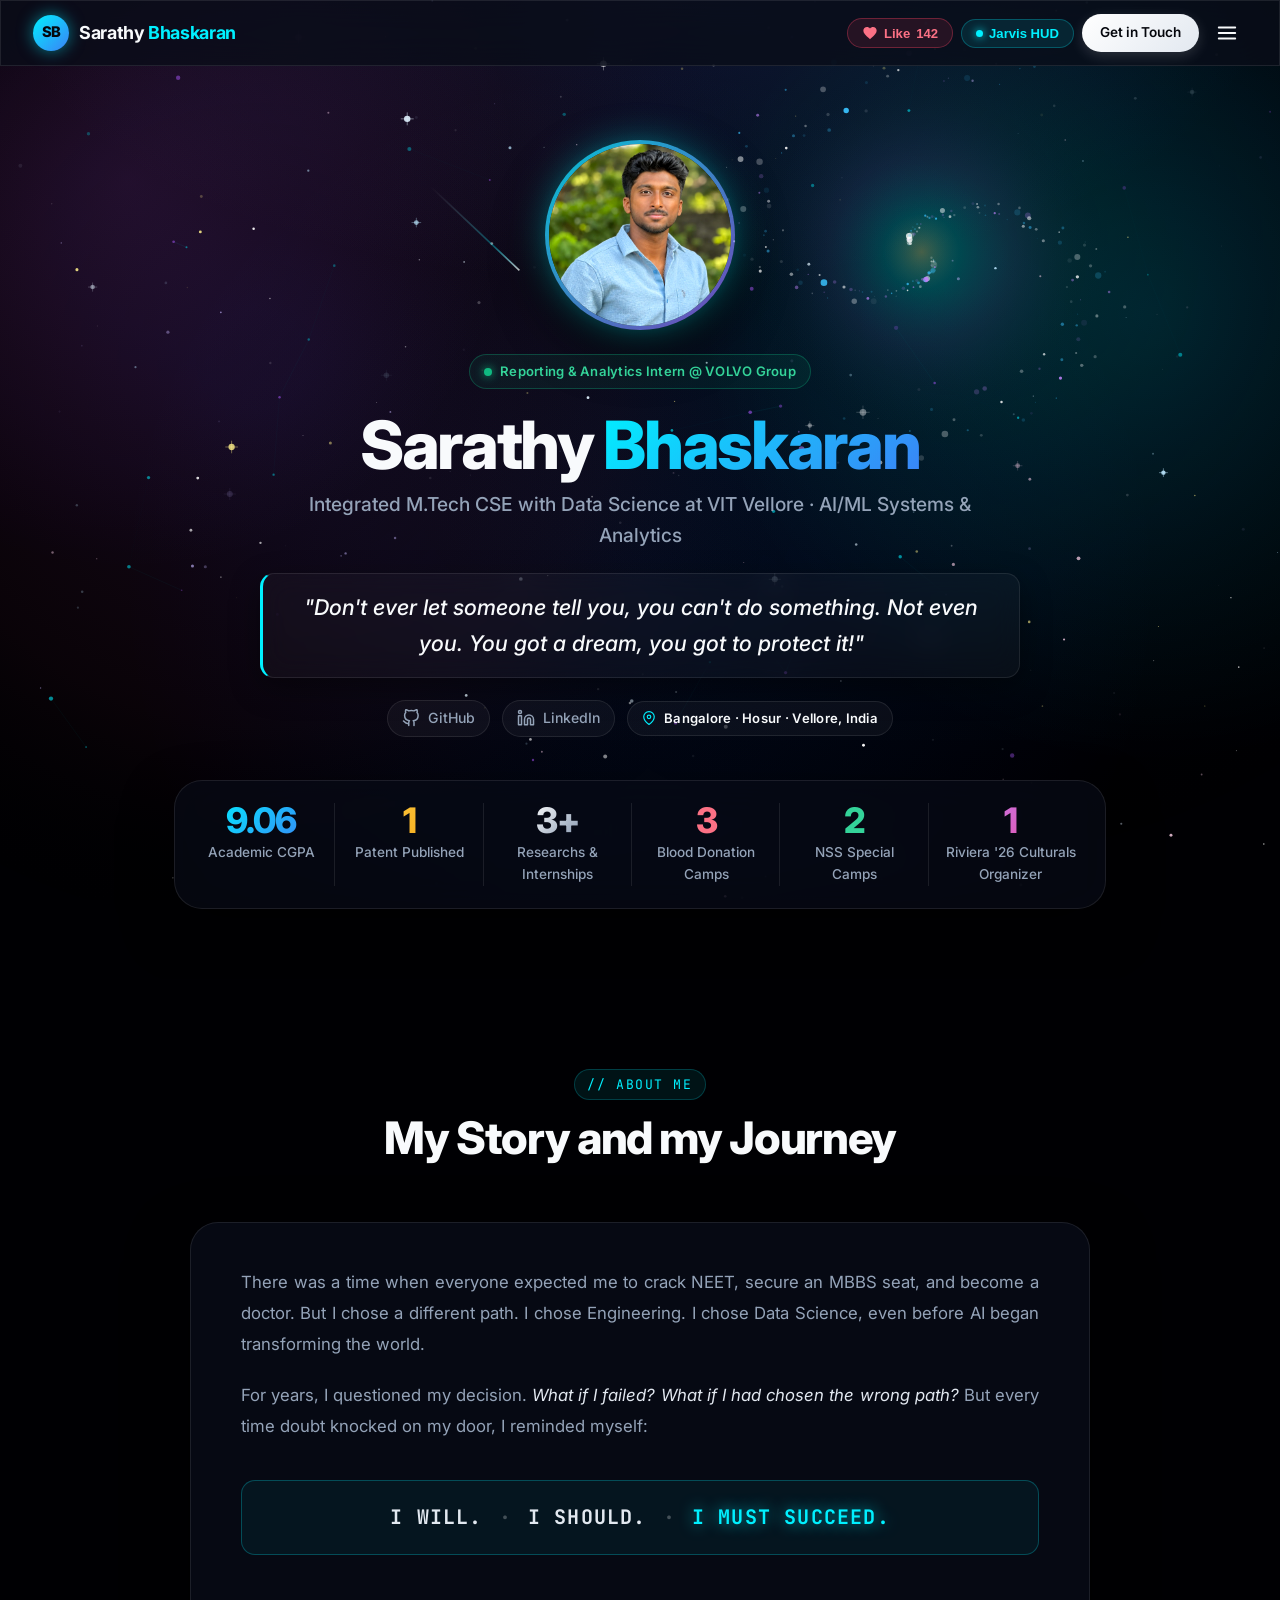
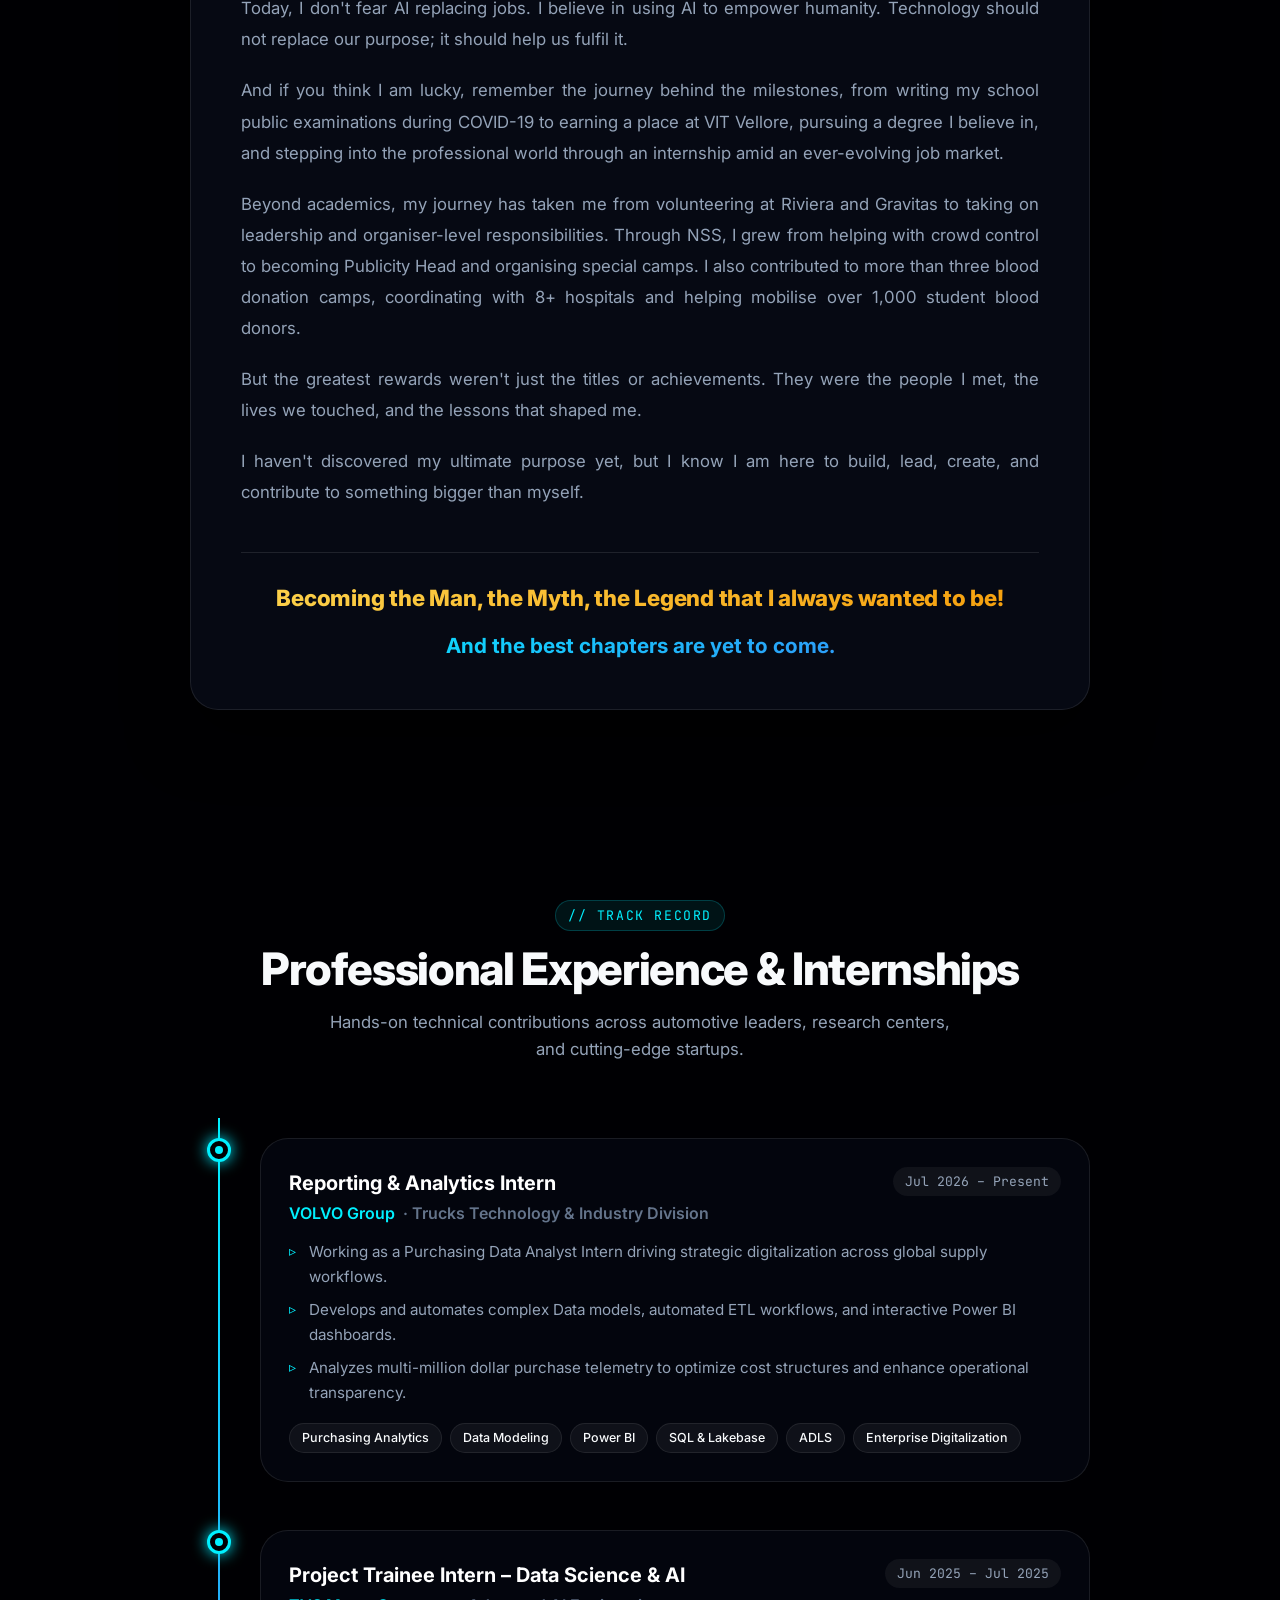
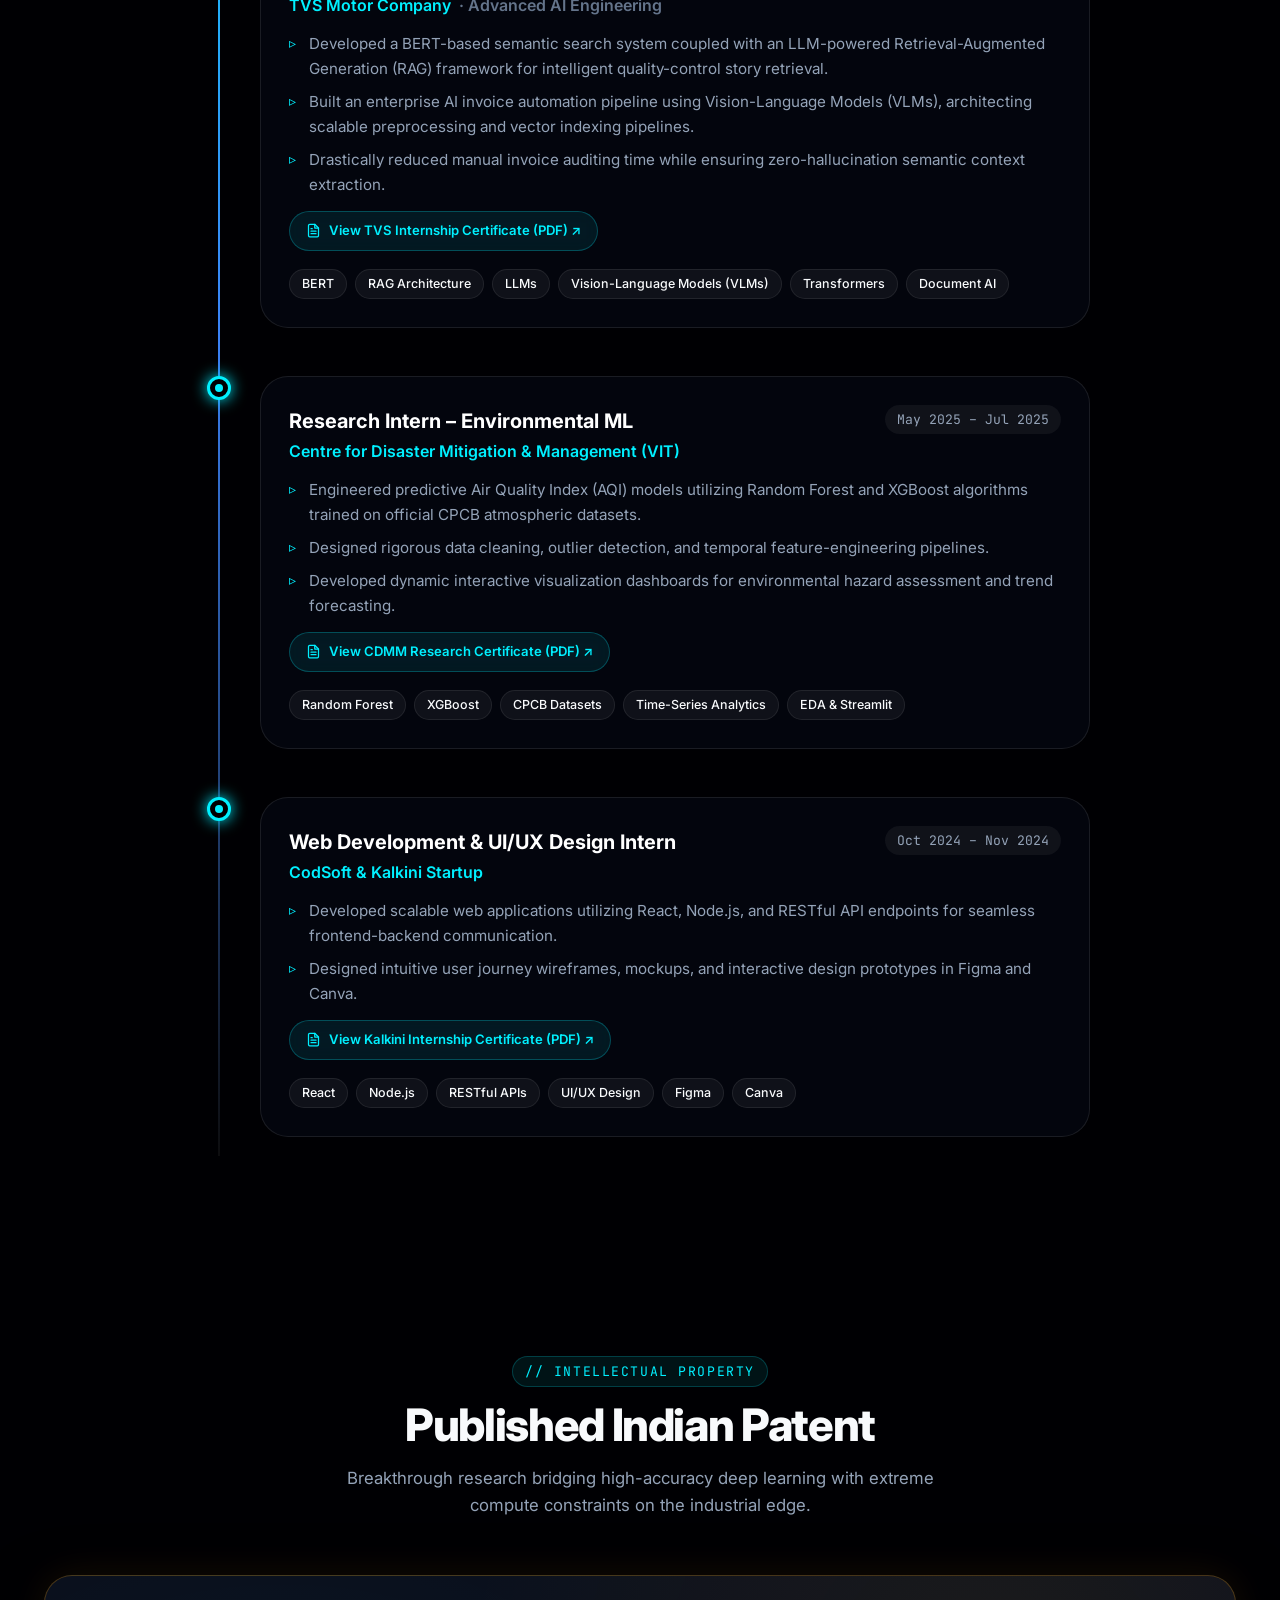
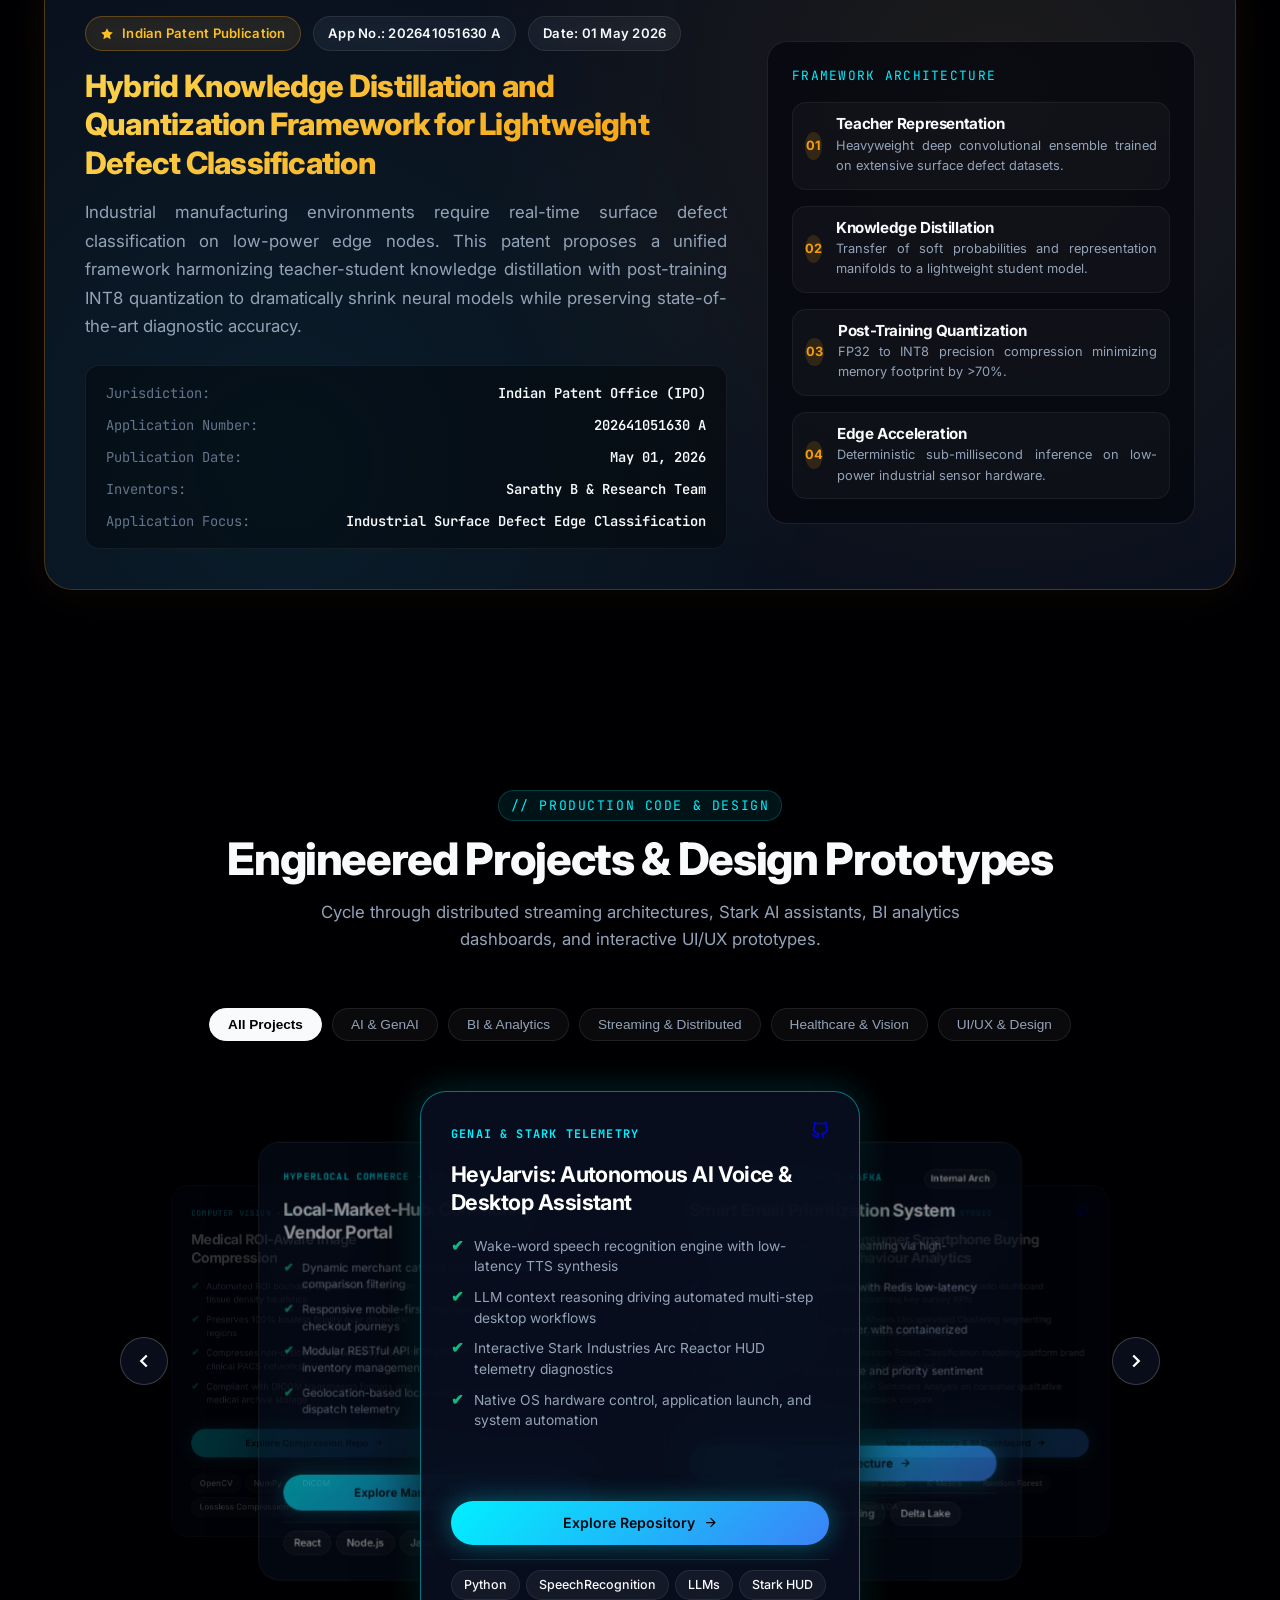
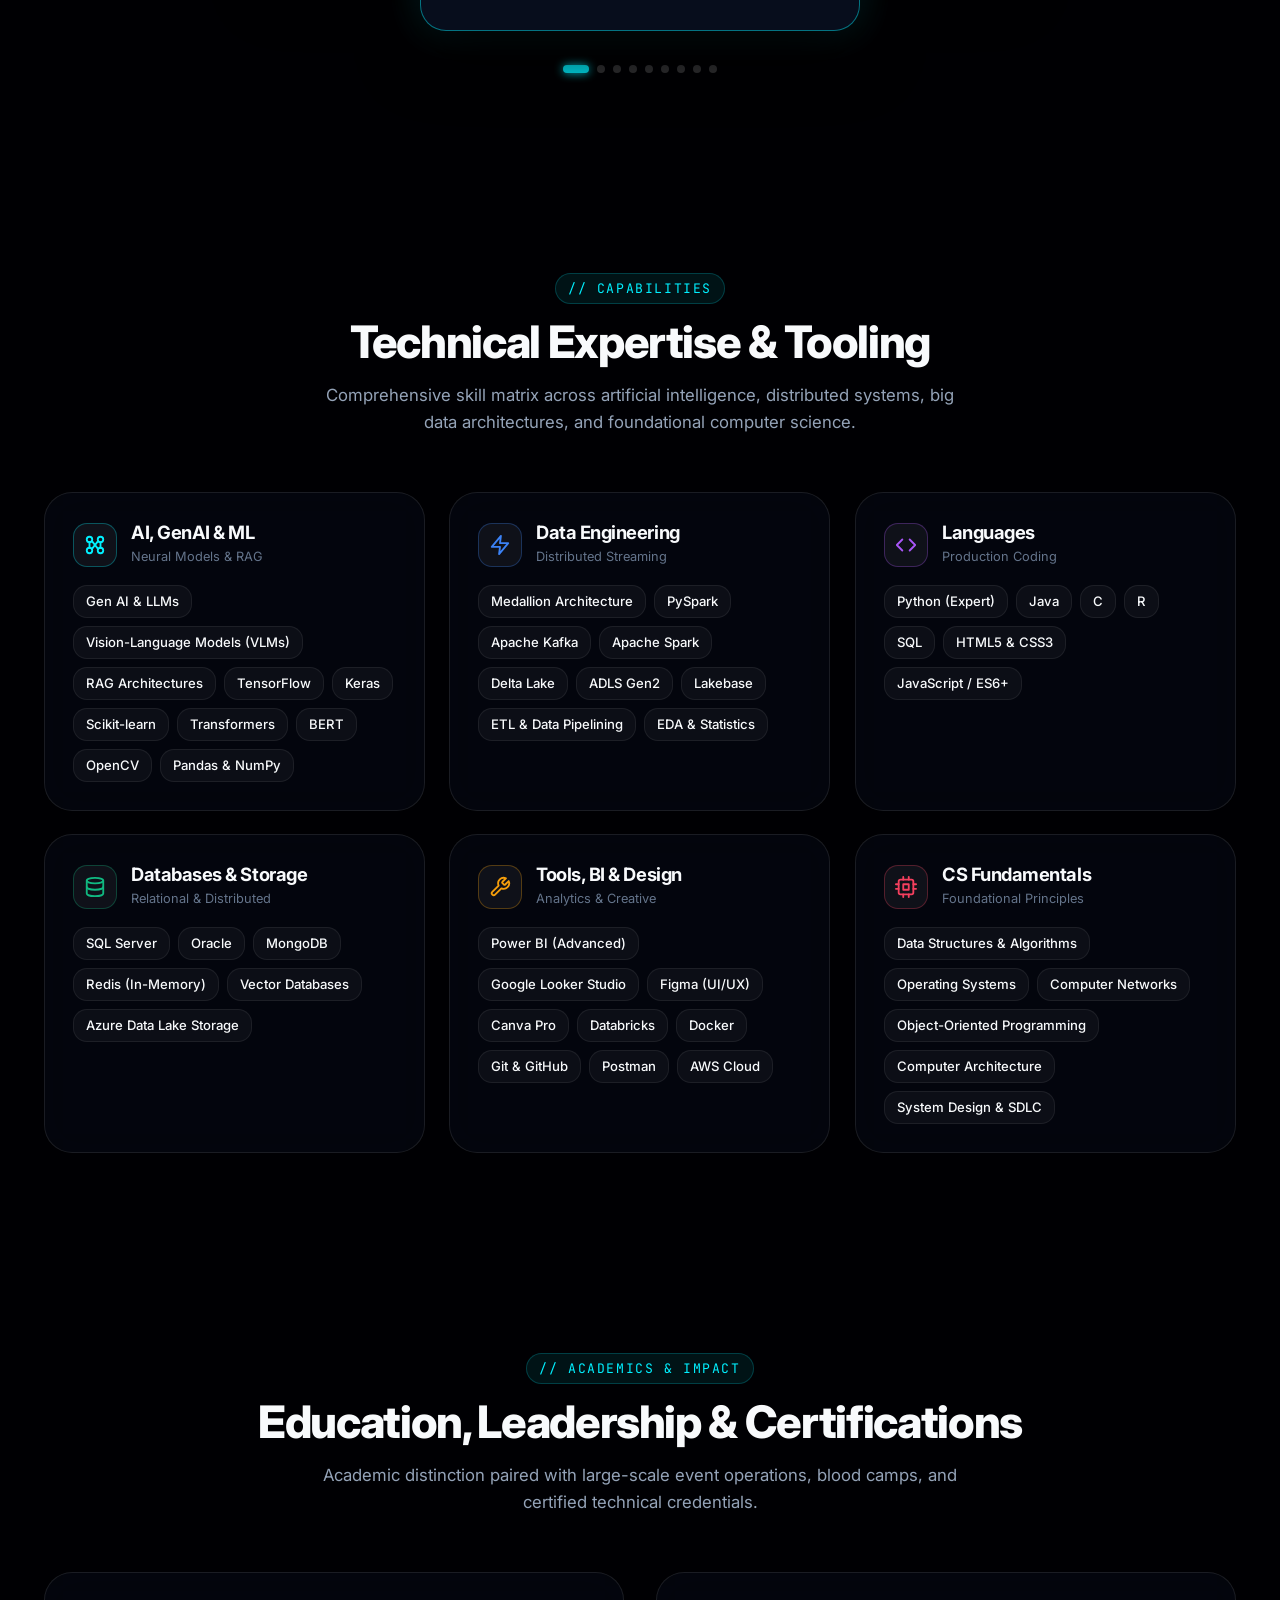
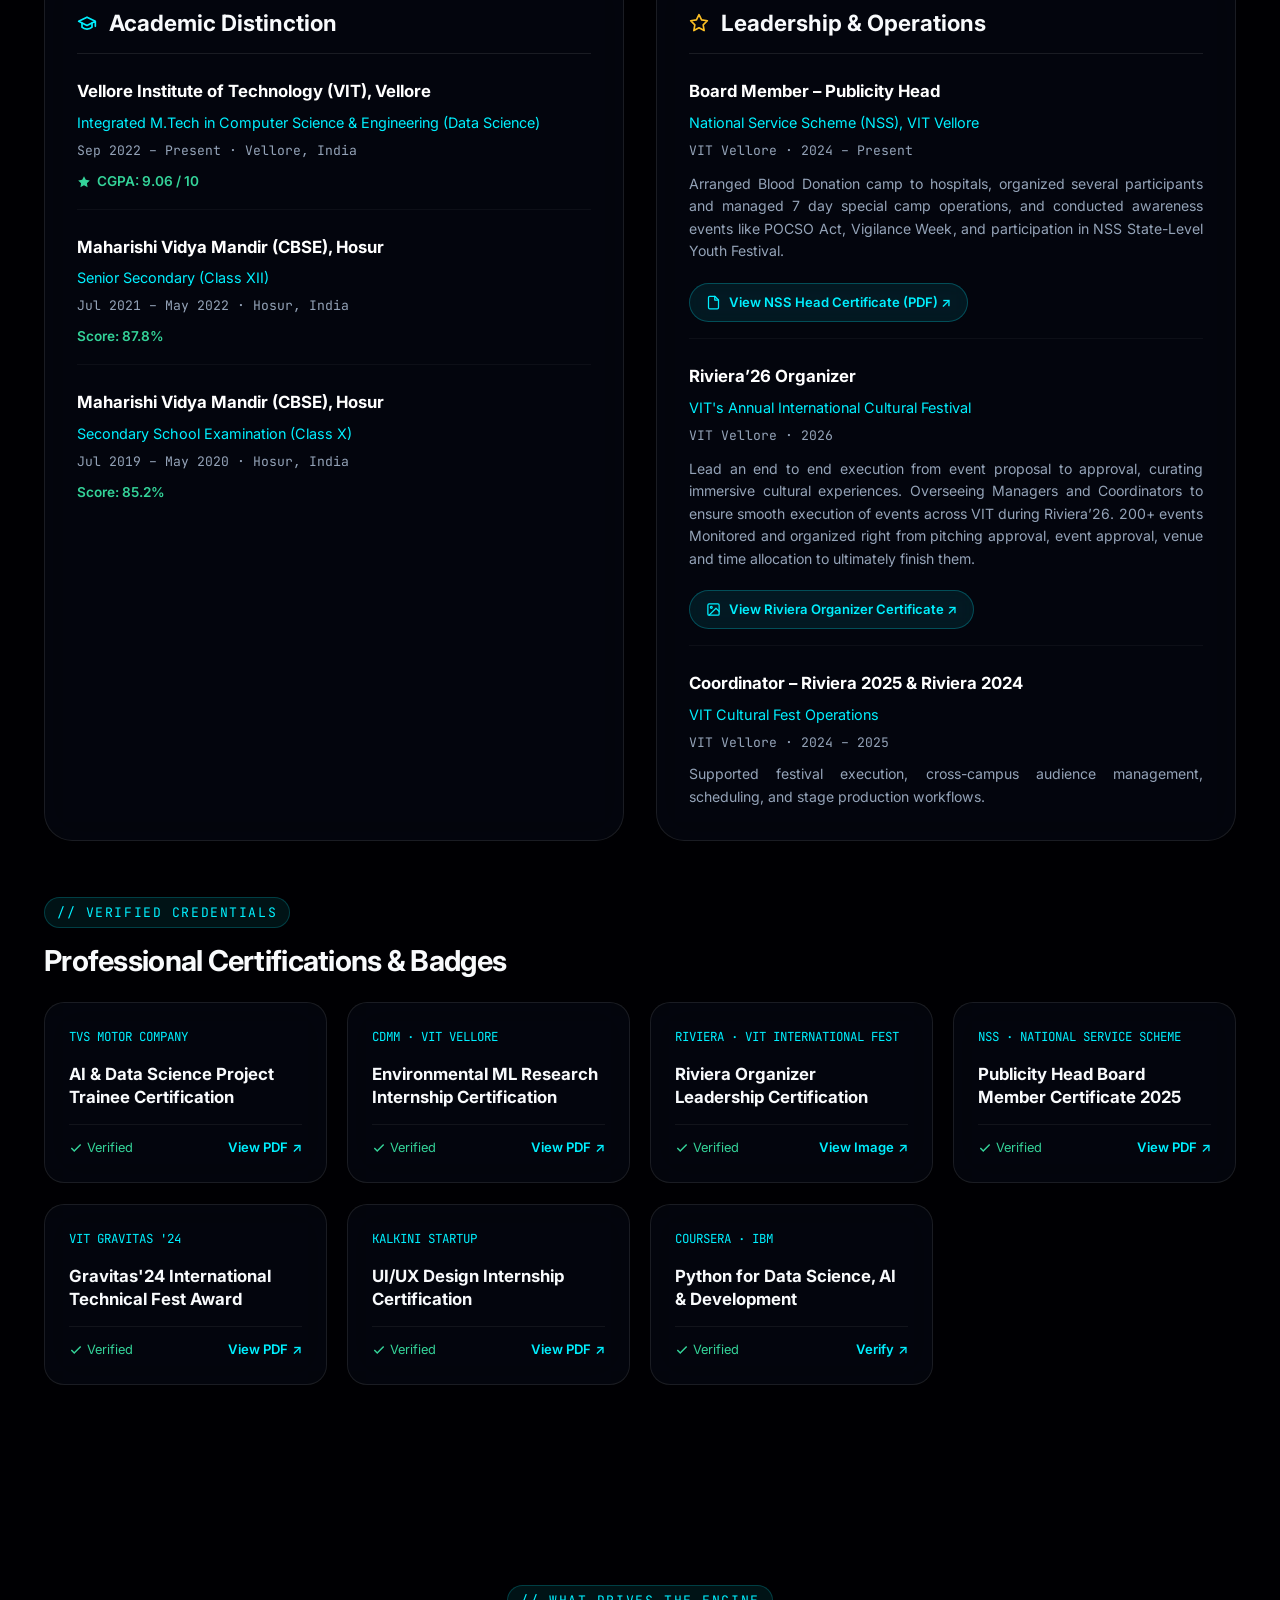
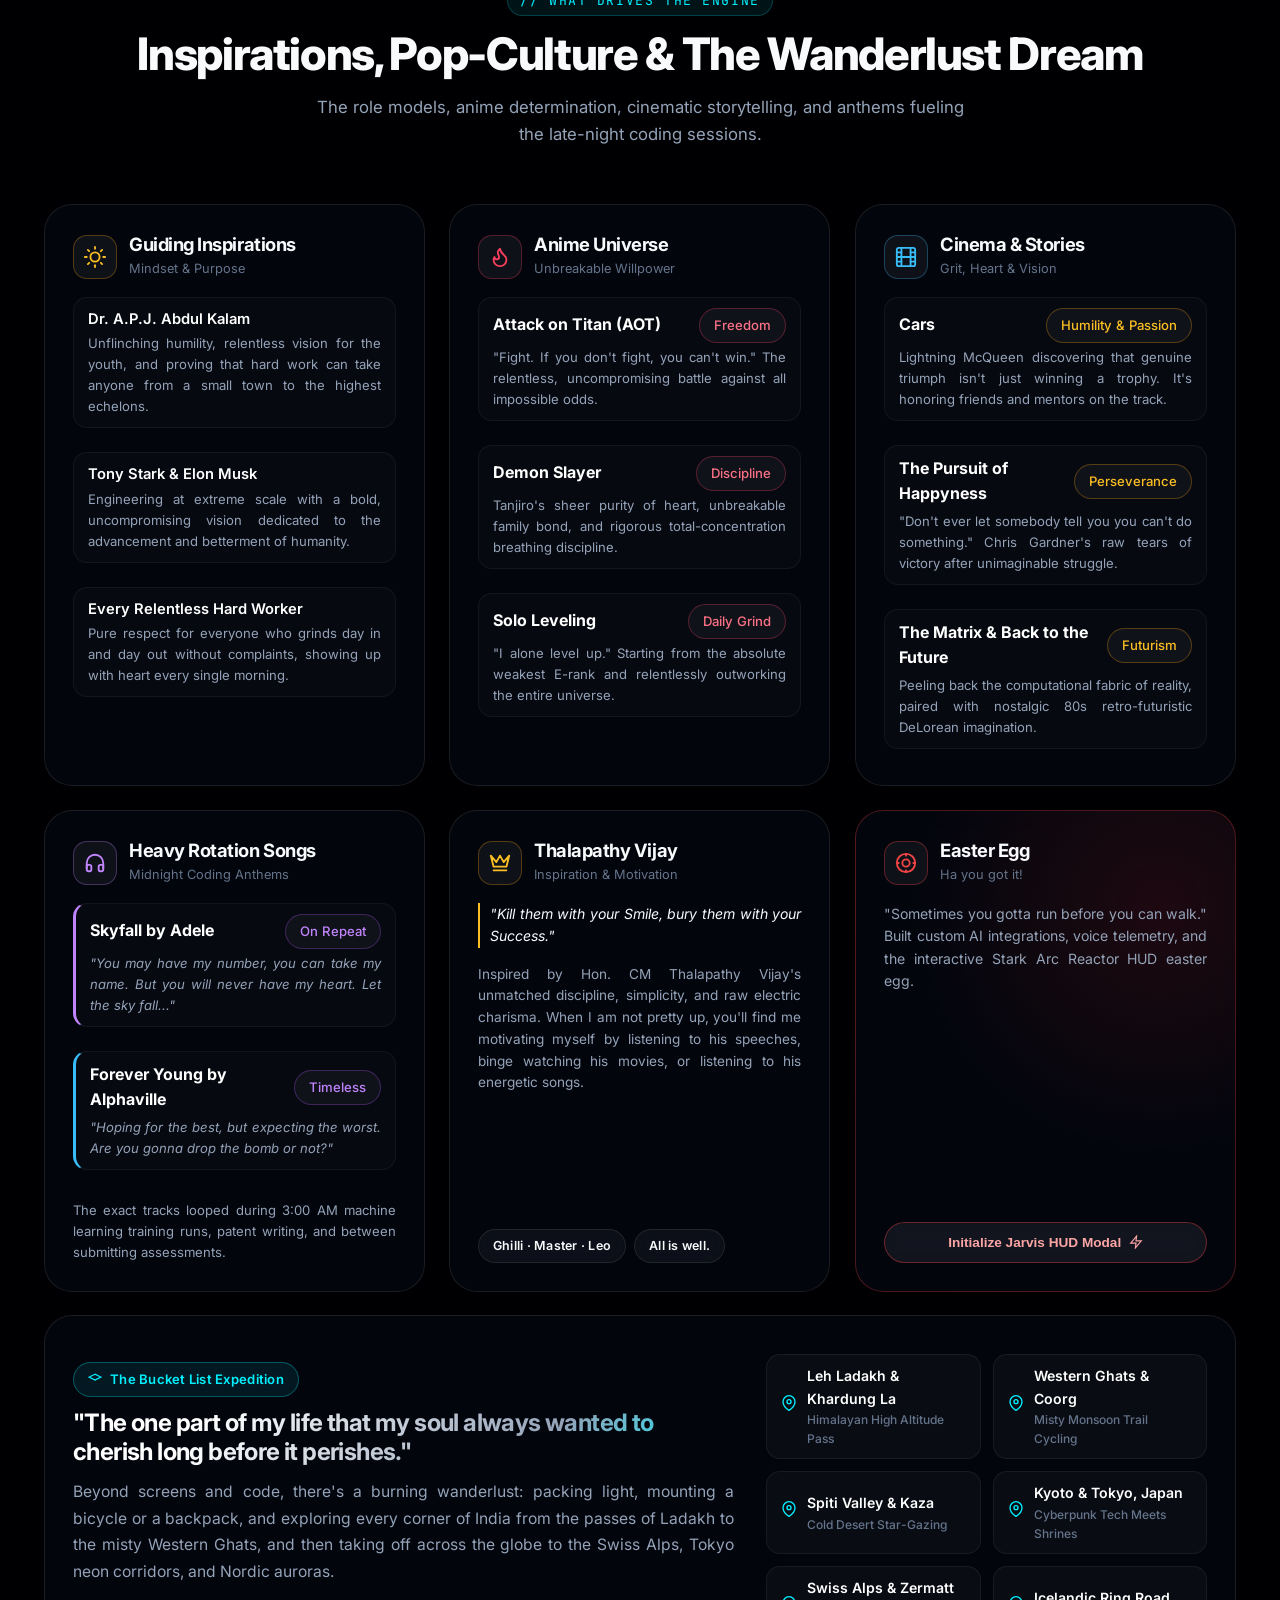
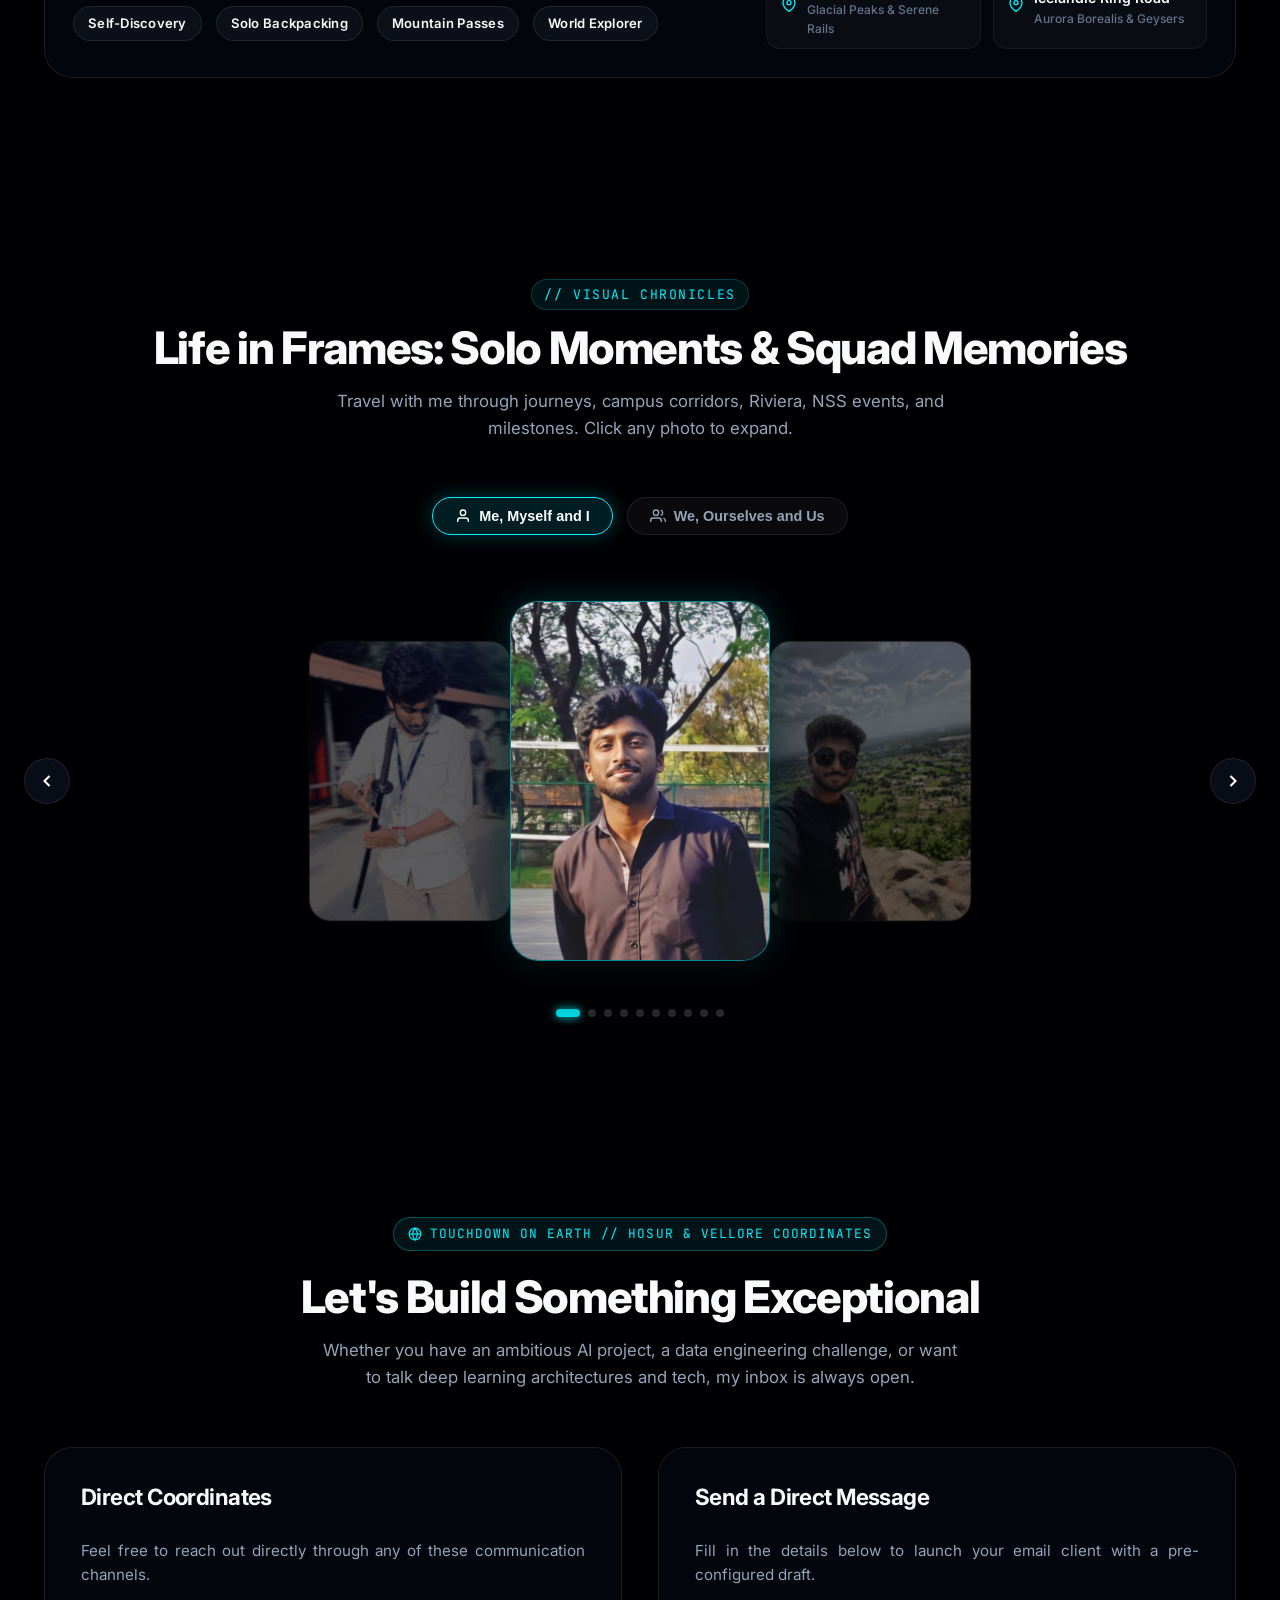
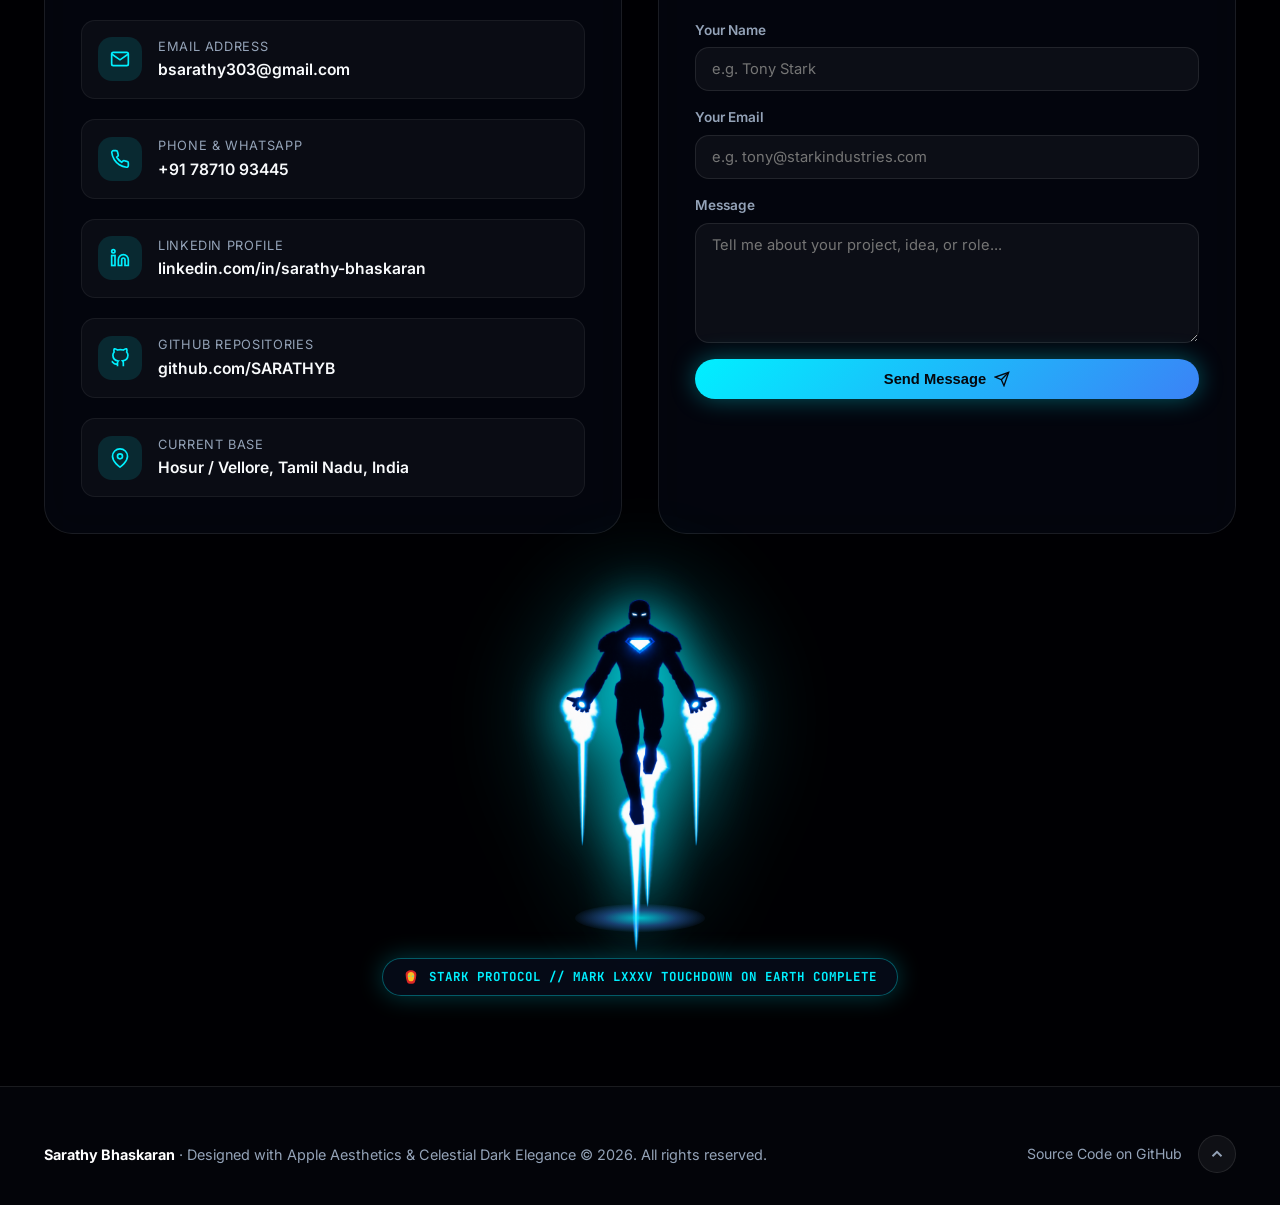
==== commit c19fb36b: "Simple Edits in content" ====
--- a/index.html
+++ b/index.html
@@ -17,7 +17,7 @@
   <meta property="og:type" content="website" />
   <meta property="og:url" content="https://sarathyb.github.io/My-Portfolio/" />
   <meta property="og:title" content="Sarathy Bhaskaran | AI & Data Science Engineer" />
-  <meta property="og:description" content="Official portfolio of Sarathy Bhaskaran: AI/ML systems, Volvo Group internship, TVS Motor RAG pipelines, and Indian Patent #202641051630." />
+  <meta property="og:description" content="Official portfolio of Sarathy Bhaskaran: Data Science Student at VIT, Vellore | Intern at Volvo Group." />
   <meta property="og:image" content="assets/Sarathy.jpeg" />
 
   <!-- Google Fonts & Font Preconnect -->
@@ -104,12 +104,17 @@
         
         <!-- Photo Centered on Top (No floating bubbles, spacious and clean) -->
         <div class="hero-avatar-center reveal">
-          <div class="hero-avatar-ring">
+          <button type="button" class="hero-avatar-ring" aria-label="Show Arc Reactor effect" aria-pressed="false">
             <div class="hero-avatar-inner">
               <img src="assets/Sarathy.jpeg" alt="Sarathy Bhaskaran - AI & Data Science Engineer" />
             </div>
             <div class="hero-avatar-glow"></div>
-          </div>
+            <span class="hero-avatar-reactor" aria-hidden="true">
+              <span class="hero-avatar-reactor-core">
+                <span class="hero-avatar-reactor-inner"></span>
+              </span>
+            </span>
+          </button>
         </div>
 
         <!-- Role Announcement Badge -->
@@ -126,15 +131,15 @@
         </h1>
 
         <p class="hero-role-subtitle reveal reveal-delay-2">
-          Integrated M.Tech (CSE - Data Science) @ VIT Vellore · AI/ML Systems &amp; Analytics
+          Integrated M.Tech CSE with Data Science at VIT Vellore · AI/ML Systems &amp; Analytics
         </p>
 
         <!-- User Quote -->
         <blockquote class="hero-quote-block reveal reveal-delay-2">
-          "Don't ever let someone tell you, you can't do something. Not even me. You got a dream, you got to protect it!"
+          "Don't ever let someone tell you, you can't do something. Not even you. You got a dream, you got to protect it!"
         </blockquote>
 
-        <div class="hero-actions hero-actions-centered reveal reveal-delay-3">
+        <!-- <div class="hero-actions hero-actions-centered reveal reveal-delay-3">
           <a href="#projects" class="btn btn-glow">
             <span>Explore Projects</span>
             <svg width="16" height="16" viewBox="0 0 24 24" fill="none" stroke="currentColor" stroke-width="2" stroke-linecap="round" stroke-linejoin="round"><path d="M5 12h14M12 5l7 7-7 7"/></svg>
@@ -142,7 +147,7 @@
           <a href="#contact" class="btn btn-secondary">
             <span>Get in Touch</span>
           </a>
-        </div>
+        </div> -->
 
         <div class="hero-socials hero-socials-centered reveal reveal-delay-3">
           <a href="https://github.com/SARATHYB" target="_blank" rel="noopener noreferrer" class="hero-social-link">
@@ -155,7 +160,7 @@
           </a>
           <span class="pill-badge">
             <svg width="14" height="14" viewBox="0 0 24 24" fill="none" stroke="var(--accent-cyan)" stroke-width="2" stroke-linecap="round" stroke-linejoin="round"><path d="M21 10c0 7-9 13-9 13s-9-6-9-13a9 9 0 0 1 18 0z"></path><circle cx="12" cy="10" r="3"></circle></svg>
-            <span>Hosur / Vellore, India</span>
+            <span>Bangalore · Hosur · Vellore, India</span>
           </span>
         </div>
 
@@ -163,27 +168,27 @@
         <div class="hero-metrics-strip reveal reveal-delay-3">
           <div class="metric-item">
             <div class="metric-value gradient-cyan">9.06</div>
-            <div class="metric-label">CGPA @ VIT Vellore</div>
+            <div class="metric-label">Academic CGPA</div>
           </div>
           <div class="metric-item">
             <div class="metric-value gradient-gold">1</div>
-            <div class="metric-label">Indian Patent Published</div>
+            <div class="metric-label">Patent Published</div>
           </div>
           <div class="metric-item">
             <div class="metric-value gradient-text">3+</div>
-            <div class="metric-label">Corporate &amp; Research Internships</div>
+            <div class="metric-label">Researchs &amp; Internships</div>
           </div>
           <div class="metric-item">
-            <div class="metric-value gradient-rose" style="color: #fb7185;">3+</div>
-            <div class="metric-label">Blood Donation Camps Arranged</div>
+            <div class="metric-value gradient-rose" style="color: #fb7185;">3</div>
+            <div class="metric-label">Blood Donation Camps</div>
           </div>
           <div class="metric-item">
-            <div class="metric-value gradient-emerald" style="color: #34d399;">2+</div>
-            <div class="metric-label">NSS Special Camps Led</div>
+            <div class="metric-value gradient-emerald" style="color: #34d399;">2</div>
+            <div class="metric-label">NSS Special Camps</div>
           </div>
           <div class="metric-item">
-            <div class="metric-value gradient-purple">1×</div>
-            <div class="metric-label">Riviera '26 Organizer (200+ Events)</div>
+            <div class="metric-value gradient-purple">1</div>
+            <div class="metric-label">Riviera '26 Culturals Organizer</div>
           </div>
         </div>
 
@@ -196,17 +201,12 @@
     <section id="about" class="about-section">
       <div class="container">
         <div class="section-header reveal">
-          <div class="section-tag">// MY JOURNEY &amp; PHILOSOPHY</div>
-          <h2 class="section-title">I Was Meant to Write My Own Story</h2>
-          <p class="section-description">
-            The path chosen, the doubts conquered, and the conviction driving every line of code and leadership initiative.
-          </p>
+          <div class="section-tag">// About Me</div>
+          <h2 class="section-title">My Story and my Journey</h2>
         </div>
 
         <div class="about-story-container reveal reveal-delay-1">
           <div class="about-story-card interactive-card">
-            <h3 class="about-story-heading gradient-cyan">I Was Meant to Write My Own Story.</h3>
-            
             <p>
               There was a time when everyone expected me to crack NEET, secure an MBBS seat, and become a doctor. But I chose a different path. I chose Engineering. I chose Data Science, even before AI began transforming the world.
             </p>
@@ -228,20 +228,13 @@
             </p>
 
             <p>
-              And if you think I am lucky, remember the journey behind the milestones — from writing my school public examinations during COVID-19 to earning a place at VIT Vellore, pursuing a degree I believe in, and stepping into the professional world through an internship amid an ever-evolving job market.
+              And if you think I am lucky, remember the journey behind the milestones, from writing my school public examinations during COVID-19 to earning a place at VIT Vellore, pursuing a degree I believe in, and stepping into the professional world through an internship amid an ever-evolving job market.
             </p>
 
             <p>
               Beyond academics, my journey has taken me from volunteering at Riviera and Gravitas to taking on leadership and organiser-level responsibilities. Through NSS, I grew from helping with crowd control to becoming Publicity Head and organising special camps. I also contributed to more than three blood donation camps, coordinating with 8+ hospitals and helping mobilise over 1,000 student blood donors.
             </p>
 
-            <div class="about-figma-callout">
-              <a href="#projects" class="btn-figma-link">
-                <svg width="20" height="20" viewBox="0 0 24 24" fill="none" stroke="currentColor" stroke-width="2"><path d="M5 5.5A3.5 3.5 0 0 1 8.5 2H12v7H8.5A3.5 3.5 0 0 1 5 5.5z"/><path d="M12 2h3.5a3.5 3.5 0 1 1 0 7H12V2z"/><path d="M12 12.5a3.5 3.5 0 1 1 7 0 3.5 3.5 0 1 1-7 0z"/><path d="M5 19.5A3.5 3.5 0 0 1 8.5 16H12v3.5a3.5 3.5 0 1 1-7 0z"/><path d="M5 12.5A3.5 3.5 0 0 1 8.5 9H12v7H8.5A3.5 3.5 0 0 1 5 12.5z"/></svg>
-                <span>For Figma this is the link — View UI/UX Prototypes ↗</span>
-              </a>
-            </div>
-
             <p>
               But the greatest rewards weren't just the titles or achievements. They were the people I met, the lives we touched, and the lessons that shaped me.
             </p>
@@ -251,8 +244,7 @@
             </p>
 
             <div class="about-creed-box">
-              <div class="creed-phrase gradient-gold">Becoming the man. Building the myth. Writing the legend.</div>
-              <p class="creed-sub">My story is still being written. My purpose is still unfolding.</p>
+              <div class="creed-phrase gradient-gold">Becoming the Man, the Myth, the Legend that I always wanted to be!</div>
               <div class="creed-finale gradient-cyan">And the best chapters are yet to come.</div>
             </div>
           </div>
@@ -681,7 +673,7 @@
                 </ul>
 
                 <div class="stack-card-cta">
-                  <a href="https://github.com/SARATHYB/Consumer-Buying-Behaviour-Analytics/" target="_blank" rel="noopener noreferrer" class="btn btn-glow stack-btn">
+                  <a href="https://sarathyb.github.io/Consumer-Buying-Behaviour-Analytics/#dashboard-3" target="_blank" rel="noopener noreferrer" class="btn btn-glow stack-btn">
                     <span>View Repository &amp; BI Dashboard</span>
                     <svg width="15" height="15" viewBox="0 0 24 24" fill="none" stroke="currentColor" stroke-width="2"><path d="M5 12h14M12 5l7 7-7 7"/></svg>
                   </a>
@@ -706,29 +698,29 @@
                   </div>
                 </div>
 
-                <h3 class="stack-card-title">Procrastinate: Gamified Anti-Procrastination Flow</h3>
+                <h3 class="stack-card-title">Figma: Flow based UI/UX Design</h3>
 
                 <ul class="stack-card-checklist">
                   <li>
                     <span class="check-icon">✔</span>
-                    <span>Interactive micro-task breakout flow with frictionless onboarding journeys</span>
-                  </li>
-                  <li>
-                    <span class="check-icon">✔</span>
-                    <span>Apple Human Interface Guideline-inspired dark mode component design system</span>
-                  </li>
-                  <li>
-                    <span class="check-icon">✔</span>
-                    <span>Gamified sprint rewards pacing psychological resistance and cognitive load</span>
-                  </li>
-                  <li>
-                    <span class="check-icon">✔</span>
-                    <span>Full-fidelity clickable wireframes and component interaction states</span>
+                    <span>GenReal.ai: Interactive GROK-inspired AI sign-up page with a streamlined onboarding flow</span>
+                  </li>
+                  <li>
+                    <span class="check-icon">✔</span>
+                    <span>Minimalist mentorship platform UI designed for clear, approachable navigation</span>
+                  </li>
+                  <li>
+                    <span class="check-icon">✔</span>
+                    <span>Kalkini: UI concept for an automated, AI-based surveillance system</span>
+                  </li>
+                  <li>
+                    <span class="check-icon">✔</span>
+                    <span>Sonnet: Trade portfolio management UI for a clear investment overview</span>
                   </li>
                 </ul>
 
                 <div class="stack-card-cta">
-                  <a href="https://www.figma.com/@sarathy" target="_blank" rel="noopener noreferrer" class="btn btn-glow stack-btn">
+                  <a href="https://sarathyb.github.io/Figma/" target="_blank" rel="noopener noreferrer" class="btn btn-glow stack-btn">
                     <span>Explore Figma Prototype</span>
                     <svg width="15" height="15" viewBox="0 0 24 24" fill="none" stroke="currentColor" stroke-width="2"><path d="M5 12h14M12 5l7 7-7 7"/></svg>
                   </a>
@@ -1448,7 +1440,7 @@
                 <span class="media-pill-tag anime-tag">Freedom</span>
               </div>
               <p style="color: var(--text-muted); font-size: 0.82rem; margin-top: 4px;">
-                "Fight. If you don't fight, you can't win." — The relentless, uncompromising battle against all impossible odds.
+                "Fight. If you don't fight, you can't win." The relentless, uncompromising battle against all impossible odds.
               </p>
             </div>
 
@@ -1492,14 +1484,14 @@
                 <span class="media-pill-tag movie-tag">Humility & Passion</span>
               </div>
               <p style="color: var(--text-muted); font-size: 0.82rem; margin-top: 4px;">
-                Lightning McQueen discovering that genuine triumph isn't just winning a trophy—it's honoring friends and mentors on the track.
+                Lightning McQueen discovering that genuine triumph isn't just winning a trophy. It's honoring friends and mentors on the track.
               </p>
             </div>
 
             <div class="inspiration-item">
               <div style="display: flex; justify-content: space-between; align-items: center;">
                 <span style="font-weight: 700; color: #fff;">The Pursuit of Happyness</span>
-                <span class="media-pill-tag movie-tag">Pure Resilience</span>
+                <span class="media-pill-tag movie-tag">Perseverance</span>
               </div>
               <p style="color: var(--text-muted); font-size: 0.82rem; margin-top: 4px;">
                 "Don't ever let somebody tell you you can't do something." Chris Gardner's raw tears of victory after unimaginable struggle.
@@ -1509,7 +1501,7 @@
             <div class="inspiration-item">
               <div style="display: flex; justify-content: space-between; align-items: center;">
                 <span style="font-weight: 700; color: #fff;">The Matrix & Back to the Future</span>
-                <span class="media-pill-tag movie-tag">Sci-Fi Architecture</span>
+                <span class="media-pill-tag movie-tag">Futurism</span>
               </div>
               <p style="color: var(--text-muted); font-size: 0.82rem; margin-top: 4px;">
                 Peeling back the computational fabric of reality, paired with nostalgic 80s retro-futuristic DeLorean imagination.
@@ -1532,30 +1524,29 @@
 
             <div class="inspiration-item" style="border-left: 3px solid #c084fc;">
               <div style="display: flex; justify-content: space-between; align-items: center;">
-                <span style="font-weight: 700; color: #fff;">Infinity — Jaymes Young</span>
+                <span style="font-weight: 700; color: #fff;">Skyfall by Adele</span>
                 <span class="media-pill-tag song-tag">On Repeat</span>
               </div>
               <p style="color: var(--text-muted); font-size: 0.82rem; margin-top: 4px; font-style: italic;">
-                "'Cause I love you for infinity... I'd run through the dark till the fire shines."
+                "You may have my number, you can take my name. But you will never have my heart. Let the sky fall..." 
               </p>
             </div>
 
             <div class="inspiration-item" style="border-left: 3px solid #38bdf8;">
               <div style="display: flex; justify-content: space-between; align-items: center;">
-                <span style="font-weight: 700; color: #fff;">Forever Young — Alphaville / Youth</span>
+                <span style="font-weight: 700; color: #fff;">Forever Young by Alphaville</span>
                 <span class="media-pill-tag song-tag">Timeless</span>
               </div>
               <p style="color: var(--text-muted); font-size: 0.82rem; margin-top: 4px; font-style: italic;">
-                "Let's dance in style, let's dance a while... Do you really want to live forever?"
+                "Hoping for the best, but expecting the worst. Are you gonna drop the bomb or not?"
               </p>
             </div>
 
             <p style="color: var(--text-muted); font-size: 0.82rem; line-height: 1.6; margin-top: 6px;">
-              The exact tracks looped during 3:00 AM machine learning training runs, patent writing, and cross-state highway cycling.
-            </p>
-          </div>
-
-          <!-- 5. Thalapathy Vijay & Cycling -->
+              The exact tracks looped during 3:00 AM machine learning training runs, patent writing, and between submitting assessments.
+          </div>
+
+          <!-- 5. Thalapathy Vijay -->
           <div class="inspiration-card interactive-card reveal reveal-delay-1">
             <div class="inspiration-header">
               <div class="inspiration-icon" style="color: #fbbf24; border-color: rgba(245, 158, 11, 0.3);">
@@ -1563,22 +1554,22 @@
                 <svg width="22" height="22" viewBox="0 0 24 24" fill="none" stroke="currentColor" stroke-width="2" stroke-linecap="round" stroke-linejoin="round"><path d="M2 4l3 12h14l3-12-6 7-4-7-4 7-6-7zm3 16h14"></path></svg>
               </div>
               <div>
-                <h3 style="font-size: 1.15rem; font-weight: 700;">Thalapathy Vijay & Cycling</h3>
-                <span style="font-size: 0.8rem; color: var(--text-dim);">Nanba Energy & Endurance</span>
+                <h3 style="font-size: 1.15rem; font-weight: 700;">Thalapathy Vijay</h3>
+                <span style="font-size: 0.8rem; color: var(--text-dim);">Inspiration & Motivation</span>
               </div>
             </div>
 
             <p class="interest-quote" style="border-left: 2px solid #fbbf24; padding-left: 10px; color: var(--text-main); font-size: 0.88rem; font-style: italic;">
-              "Once I decide to do something, I never listen even to myself."
+              "Kill them with your Smile, bury them with your Success."
             </p>
 
             <p style="color: var(--text-muted); font-size: 0.85rem; line-height: 1.6;">
-              Inspired by Thalapathy Vijay's unmatched discipline, simplicity, and raw electric charisma. When not at my desk, you'll find me on long highway cycling expeditions to decompress and clear the mind.
+              Inspired by Hon. CM Thalapathy Vijay's unmatched discipline, simplicity, and raw electric charisma. When I am not pretty up, you'll find me motivating myself by listening to his speeches, binge watching his movies, or listening to his energetic songs.
             </p>
 
             <div style="display: flex; gap: 8px; flex-wrap: wrap; margin-top: auto;">
               <span class="pill-badge" style="font-size: 0.78rem;">Ghilli · Master · Leo</span>
-              <span class="pill-badge" style="font-size: 0.78rem;">Long Distance Cycling</span>
+              <span class="pill-badge" style="font-size: 0.78rem;">All is well.</span>
             </div>
           </div>
 
@@ -1590,8 +1581,8 @@
                 <svg width="22" height="22" viewBox="0 0 24 24" fill="none" stroke="currentColor" stroke-width="2" stroke-linecap="round" stroke-linejoin="round"><circle cx="12" cy="12" r="10"></circle><circle cx="12" cy="12" r="4"></circle><line x1="12" y1="2" x2="12" y2="4"></line><line x1="12" y1="20" x2="12" y2="22"></line><line x1="2" y1="12" x2="4" y2="12"></line><line x1="20" y1="12" x2="22" y2="12"></line></svg>
               </div>
               <div>
-                <h3 style="font-size: 1.15rem; font-weight: 700;">Stark Jarvis AI Protocol</h3>
-                <span style="font-size: 0.8rem; color: var(--text-dim);">Mark LXXXV Easter Egg</span>
+                <h3 style="font-size: 1.15rem; font-weight: 700;">Easter Egg</h3>
+                <span style="font-size: 0.8rem; color: var(--text-dim);">Ha you got it!</span>
               </div>
             </div>
 
@@ -1606,7 +1597,7 @@
           </div>
 
           <!-- 7. The Ultimate Solo Expedition (Full Width) -->
-          <div class="inspiration-card interactive-card travel-card-full reveal" style="grid-column: span 3;">
+          <div class="inspiration-card interactive-card travel-card-full reveal">
             <div class="travel-dream-container">
               
               <div class="travel-dream-text">
@@ -1614,7 +1605,7 @@
                   <svg width="14" height="14" viewBox="0 0 24 24" fill="none" stroke="currentColor" stroke-width="2"><path d="M12 2L2 7l10 5 10-5-10-5z"></path></svg>
                   <span>The Bucket List Expedition</span>
                 </div>
-                <h3 class="gradient-text">"One small part of me is telling me to do a solo trip all over India and all over the world."</h3>
+                <h3 class="gradient-text">"The one part of my life that my soul always wanted to cherish long before it perishes."</h3>
                 <p>
                   Beyond screens and code, there's a burning wanderlust: packing light, mounting a bicycle or a backpack, and exploring every corner of India from the passes of Ladakh to the misty Western Ghats, and then taking off across the globe to the Swiss Alps, Tokyo neon corridors, and Nordic auroras.
                 </p>
@@ -1704,7 +1695,7 @@
           <div class="section-tag">// VISUAL CHRONICLES</div>
           <h2 class="section-title">Life in Frames: Solo Moments & Squad Memories</h2>
           <p class="section-description">
-            Swipe through journeys, campus corridors, Riviera event operations, and milestones. Click any photo to expand into the lightbox viewer.
+            Travel with me through journeys, campus corridors, Riviera, NSS events, and milestones. Click any photo to expand.
           </p>
         </div>
 
@@ -1712,11 +1703,11 @@
         <div class="gallery-nav-bar reveal">
           <button type="button" class="gallery-tab-btn active" data-target="carousel-solo">
             <svg width="16" height="16" viewBox="0 0 24 24" fill="none" stroke="currentColor" stroke-width="2"><path d="M20 21v-2a4 4 0 0 0-4-4H8a4 4 0 0 0-4 4v2"></path><circle cx="12" cy="7" r="4"></circle></svg>
-            <span>Solo Moments & Journeys (10)</span>
+            <span>Me, Myself and I</span>
           </button>
           <button type="button" class="gallery-tab-btn" data-target="carousel-group">
             <svg width="16" height="16" viewBox="0 0 24 24" fill="none" stroke="currentColor" stroke-width="2"><path d="M17 21v-2a4 4 0 0 0-4-4H5a4 4 0 0 0-4 4v2"></path><circle cx="9" cy="7" r="4"></circle><path d="M23 21v-2a4 4 0 0 0-3-3.87"></path><path d="M16 3.13a4 4 0 0 1 0 7.75"></path></svg>
-            <span>Squad, Riviera '26 & NSS Crew (8)</span>
+            <span>We, Ourselves and Us</span>
           </button>
         </div>
 
@@ -1732,92 +1723,42 @@
                 
                 <div class="gallery-card">
                   <img src="assets/Solo/pic.jpeg" alt="Sarathy Bhaskaran - Candid Moment" class="gallery-img" loading="lazy" />
-                  <div class="gallery-card-overlay">
-                    <span class="gallery-badge">Focus & Momentum</span>
-                    <div class="gallery-caption">Sarathy Bhaskaran</div>
-                    <div class="gallery-subtext">Candid Moments & Drive</div>
-                  </div>
                 </div>
 
                 <div class="gallery-card">
                   <img src="assets/Solo/picss.jpeg.png" alt="Sarathy - Portrait" class="gallery-img" loading="lazy" />
-                  <div class="gallery-card-overlay">
-                    <span class="gallery-badge">Portrait</span>
-                    <div class="gallery-caption">Quiet Confidence</div>
-                    <div class="gallery-subtext">Hosur / Vellore</div>
-                  </div>
                 </div>
 
                 <div class="gallery-card">
                   <img src="assets/Solo/IMG_20260101_234906.png" alt="New Year Milestone" class="gallery-img" loading="lazy" />
-                  <div class="gallery-card-overlay">
-                    <span class="gallery-badge">Milestone 2026</span>
-                    <div class="gallery-caption">New Year Night Walk</div>
-                    <div class="gallery-subtext">Late Night Reflections</div>
-                  </div>
                 </div>
 
                 <div class="gallery-card">
                   <img src="assets/Solo/IMG_20260611_202306_332.jpeg" alt="Summer Journeys" class="gallery-img" loading="lazy" />
-                  <div class="gallery-card-overlay">
-                    <span class="gallery-badge">Summer '26</span>
-                    <div class="gallery-caption">On The Road</div>
-                    <div class="gallery-subtext">Exploring Routes</div>
-                  </div>
                 </div>
 
                 <div class="gallery-card">
                   <img src="assets/Solo/IMG_20251231_234058.jpg" alt="Year End Reflections" class="gallery-img" loading="lazy" />
-                  <div class="gallery-card-overlay">
-                    <span class="gallery-badge">Memories</span>
-                    <div class="gallery-caption">Midnight Countdown</div>
-                    <div class="gallery-subtext">Celebrating Progress</div>
-                  </div>
                 </div>
 
                 <div class="gallery-card">
                   <img src="assets/Solo/IMG_20251114_221643.jpg" alt="Night Vibes" class="gallery-img" loading="lazy" />
-                  <div class="gallery-card-overlay">
-                    <span class="gallery-badge">Campus Strolls</span>
-                    <div class="gallery-caption">Night Campus Walks</div>
-                    <div class="gallery-subtext">Clearing the Head</div>
-                  </div>
                 </div>
 
                 <div class="gallery-card">
                   <img src="assets/Solo/IMG_20250928_184947.jpg" alt="Evening Vistas" class="gallery-img" loading="lazy" />
-                  <div class="gallery-card-overlay">
-                    <span class="gallery-badge">Dusk Horizon</span>
-                    <div class="gallery-caption">Golden Hour Trail</div>
-                    <div class="gallery-subtext">Evening Adventures</div>
-                  </div>
                 </div>
 
                 <div class="gallery-card">
                   <img src="assets/Solo/IMG_20250908_201007.jpg" alt="Outdoor Trail" class="gallery-img" loading="lazy" />
-                  <div class="gallery-card-overlay">
-                    <span class="gallery-badge">Adrenaline</span>
-                    <div class="gallery-caption">Unwinding in Nature</div>
-                    <div class="gallery-subtext">Highways & Fresh Air</div>
-                  </div>
                 </div>
 
                 <div class="gallery-card">
                   <img src="assets/Solo/IMG_20241225_214422.jpg" alt="Holiday Season" class="gallery-img" loading="lazy" />
-                  <div class="gallery-card-overlay">
-                    <span class="gallery-badge">Winter Season</span>
-                    <div class="gallery-caption">December Evenings</div>
-                    <div class="gallery-subtext">Winter Recharge</div>
-                  </div>
                 </div>
 
                 <div class="gallery-card">
                   <img src="assets/Solo/IMG-20240302-WA0036.jpg" alt="Early Days" class="gallery-img" loading="lazy" />
-                  <div class="gallery-card-overlay">
-                    <span class="gallery-badge">Roots</span>
-                    <div class="gallery-caption">Early Campus Days</div>
-                    <div class="gallery-subtext">Where It All Started</div>
-                  </div>
                 </div>
 
               </div>
@@ -1853,75 +1794,35 @@
               <div class="carousel-track">
                 
                 <div class="gallery-card">
-                  <img src="assets/Group/IMG_20250705_161306.jpg" alt="Riviera Operations & Squad" class="gallery-img" loading="lazy" />
-                  <div class="gallery-card-overlay">
-                    <span class="gallery-badge">Riviera '26 Crew</span>
-                    <div class="gallery-caption">The Core Team</div>
-                    <div class="gallery-subtext">200+ Events Planned & Executed</div>
-                  </div>
+                  <img src="assets/Group/IMG_20250510_102231.jpg" alt="Riviera Operations & Squad" class="gallery-img" loading="lazy" />
                 </div>
 
                 <div class="gallery-card">
-                  <img src="assets/Group/IMG_20250510_102231.jpg" alt="Campus Fest Memories" class="gallery-img" loading="lazy" />
-                  <div class="gallery-card-overlay">
-                    <span class="gallery-badge">Fest Memories</span>
-                    <div class="gallery-caption">Stage Production Crew</div>
-                    <div class="gallery-subtext">Behind the Scenes Energy</div>
-                  </div>
+                  <img src="assets/Group/IMG_20250705_161306.jpg" alt="Campus Fest Memories" class="gallery-img" loading="lazy" />
                 </div>
 
                 <div class="gallery-card">
                   <img src="assets/Group/IMG_20250202_194902.jpg" alt="NSS Camp Special Drive" class="gallery-img" loading="lazy" />
-                  <div class="gallery-card-overlay">
-                    <span class="gallery-badge">NSS Special Camp</span>
-                    <div class="gallery-caption">Community Action Drive</div>
-                    <div class="gallery-subtext">7-Day Rural Outreach & Awareness</div>
-                  </div>
                 </div>
 
                 <div class="gallery-card">
                   <img src="assets/Group/IMG_20250108_133328752.jpg" alt="Campus Gathering" class="gallery-img" loading="lazy" />
-                  <div class="gallery-card-overlay">
-                    <span class="gallery-badge">Campus Brotherhood</span>
-                    <div class="gallery-caption">Unforgettable Banter</div>
-                    <div class="gallery-subtext">Between Lectures & Labs</div>
-                  </div>
                 </div>
 
                 <div class="gallery-card">
                   <img src="assets/Group/IMG_20241010_135738.jpg" alt="Blood Donation Drive Team" class="gallery-img" loading="lazy" />
-                  <div class="gallery-card-overlay">
-                    <span class="gallery-badge">NSS Blood Camp</span>
-                    <div class="gallery-caption">Life-Saving Initiatives</div>
-                    <div class="gallery-subtext">Mobilizing Hundreds of Donors</div>
-                  </div>
                 </div>
 
                 <div class="gallery-card">
                   <img src="assets/Group/IMG-20240121-WA0008.jpg" alt="Squad Meetup" class="gallery-img" loading="lazy" />
-                  <div class="gallery-card-overlay">
-                    <span class="gallery-badge">Squad Goals</span>
-                    <div class="gallery-caption">Road Trips & Hangouts</div>
-                    <div class="gallery-subtext">Lifelong Friendships</div>
-                  </div>
                 </div>
 
                 <div class="gallery-card">
                   <img src="assets/Group/IMG-20231027-WA0030.jpg" alt="Early Fest Days" class="gallery-img" loading="lazy" />
-                  <div class="gallery-card-overlay">
-                    <span class="gallery-badge">Riviera 2024</span>
-                    <div class="gallery-caption">The First Big Stage</div>
-                    <div class="gallery-subtext">Operations In Action</div>
-                  </div>
                 </div>
 
                 <div class="gallery-card">
                   <img src="assets/Group/IMG-20230901-WA0022.jpg" alt="First Year Brotherhood" class="gallery-img" loading="lazy" />
-                  <div class="gallery-card-overlay">
-                    <span class="gallery-badge">Day One Crew</span>
-                    <div class="gallery-caption">The Original Circle</div>
-                    <div class="gallery-subtext">Where The Story Began</div>
-                  </div>
                 </div>
 
               </div>
@@ -1959,7 +1860,7 @@
           </div>
           <h2 class="section-title">Let's Build Something Exceptional</h2>
           <p class="section-description">
-            Whether you have an ambitious AI project, a data engineering challenge, or want to talk deep learning architectures and tech — my inbox is always open.
+            Whether you have an ambitious AI project, a data engineering challenge, or want to talk deep learning architectures and tech, my inbox is always open.
           </p>
         </div>
 
@@ -2097,10 +1998,6 @@
         <svg width="22" height="22" viewBox="0 0 24 24" fill="none" stroke="currentColor" stroke-width="2.5"><polyline points="9 18 15 12 9 6"></polyline></svg>
       </button>
 
-      <div class="lightbox-caption-box">
-        <div class="lightbox-caption-title"></div>
-        <div class="lightbox-caption-sub"></div>
-      </div>
     </div>
   </div>
 
@@ -2121,7 +2018,7 @@
 
       <h2 style="font-size: 1.8rem; margin-bottom: 8px;" class="gradient-cyan">Hey Jarvis: Telemetry Online</h2>
       <p style="color: var(--text-muted); font-size: 0.95rem; max-width: 520px; margin: 0 auto;">
-        "Sometimes you gotta run before you can walk." — Real-time telemetry diagnostics for Sarathy Bhaskaran.
+        "Sometimes you gotta run before you can walk." Real-time telemetry diagnostics for Sarathy Bhaskaran.
       </p>
 
       <div id="hud-terminal-output" class="hud-terminal-log">
--- a/css/styles.css
+++ b/css/styles.css
@@ -57,8 +57,14 @@
   color: var(--text-main);
   font-family: var(--font-sans);
   overflow-x: hidden;
+  scrollbar-width: none;
+  -ms-overflow-style: none;
   -webkit-font-smoothing: antialiased;
   -moz-osx-font-smoothing: grayscale;
+}
+
+html::-webkit-scrollbar {
+  display: none;
 }
 
 body {
@@ -76,6 +82,17 @@
   overflow-x: hidden;
 }
 
+p {
+  text-align: justify;
+  text-justify: inter-word;
+}
+
+.section-header p,
+.hero-role-subtitle,
+.jarvis-hud-modal p {
+  text-align: center;
+}
+
 ::selection {
   background: rgba(0, 240, 255, 0.25);
   color: #ffffff;
@@ -83,17 +100,7 @@
 
 /* Scrollbar */
 ::-webkit-scrollbar {
-  width: 8px;
-}
-::-webkit-scrollbar-track {
-  background: var(--bg-primary);
-}
-::-webkit-scrollbar-thumb {
-  background: #1e293b;
-  border-radius: var(--radius-full);
-}
-::-webkit-scrollbar-thumb:hover {
-  background: #334155;
+  display: none;
 }
 
 /* Global Canvas Background */
@@ -170,12 +177,10 @@
 
 .navbar {
   position: fixed;
-  top: 16px;
-  left: 50%;
-  transform: translateX(-50%);
-  width: calc(100% - 32px);
-  max-width: 1240px;
-  padding: 10px 22px;
+  top: 0;
+  left: 0;
+  width: 100%;
+  padding: 12px clamp(16px, 2.5vw, 36px);
   display: flex;
   align-items: center;
   justify-content: space-between;
@@ -184,17 +189,38 @@
   backdrop-filter: blur(20px);
   -webkit-backdrop-filter: blur(20px);
   border: 1px solid var(--border-subtle);
-  border-radius: var(--radius-full);
+  border-radius: 0;
   z-index: 900;
-  transition: all var(--transition-smooth);
+  transition:
+    top 0.65s cubic-bezier(0.22, 1, 0.36, 1),
+    left 0.65s cubic-bezier(0.22, 1, 0.36, 1),
+    width 0.65s cubic-bezier(0.22, 1, 0.36, 1),
+    padding 0.65s cubic-bezier(0.22, 1, 0.36, 1),
+    background-color 0.65s ease,
+    border-color 0.65s ease,
+    border-radius 0.65s cubic-bezier(0.22, 1, 0.36, 1),
+    box-shadow 0.65s ease;
 }
 
 .navbar.scrolled {
   top: 10px;
-  padding: 8px 18px;
+  left: max(16px, calc((100% - 1300px) / 2));
+  width: min(calc(100% - 32px), 1300px);
+  padding: 8px 20px;
   background: rgba(6, 9, 18, 0.92);
   border-color: rgba(255, 255, 255, 0.14);
+  border-radius: var(--radius-full);
   box-shadow: 0 10px 30px rgba(0, 0, 0, 0.6);
+}
+
+.navbar.scrolled .nav-links {
+  gap: 12px;
+}
+
+.navbar.scrolled .nav-link {
+  padding-right: 5px;
+  padding-left: 5px;
+  font-size: 0.82rem;
 }
 
 .nav-brand {
@@ -240,17 +266,18 @@
 .nav-links {
   display: flex;
   align-items: center;
-  gap: 4px;
+  gap: 18px;
   list-style: none;
   flex-shrink: 1;
+  font-size: 0.92rem;
 }
 
 .nav-link {
   color: var(--text-muted);
   text-decoration: none;
-  font-size: 0.85rem;
+  font-size: 0.82rem;
   font-weight: 500;
-  padding: 6px 12px;
+  padding: 6px 8px;
   border-radius: var(--radius-full);
   white-space: nowrap;
   transition: all var(--transition-fast);
@@ -264,7 +291,7 @@
 .nav-actions {
   display: flex;
   align-items: center;
-  gap: 10px;
+  gap: 8px;
   flex-shrink: 0;
 }
 
@@ -353,11 +380,18 @@
 
 .mobile-toggle {
   display: none;
+  width: 40px;
+  height: 40px;
+  padding: 0;
   background: none;
   border: none;
   color: var(--text-main);
   font-size: 1.4rem;
+  line-height: 0;
   cursor: pointer;
+  align-items: center;
+  justify-content: center;
+  flex-shrink: 0;
 }
 
 /* Mobile Nav Drawer */
@@ -511,21 +545,25 @@
 }
 
 .hero-avatar-ring {
-  width: 168px;
-  height: 168px;
+  width: 190px;
+  height: 190px;
   border-radius: 50%;
   aspect-ratio: 1 / 1;
   flex-shrink: 0;
   padding: 4px;
+  border: 0;
+  color: inherit;
+  cursor: pointer;
   background: linear-gradient(135deg, rgba(0, 240, 255, 0.8), rgba(168, 85, 247, 0.7));
   box-shadow: 0 0 35px rgba(0, 240, 255, 0.35), 0 20px 50px rgba(0, 0, 0, 0.9);
   position: relative;
-  transition: transform var(--transition-smooth), box-shadow var(--transition-smooth);
-}
-
-.hero-avatar-ring:hover {
-  transform: scale(1.03);
-  box-shadow: 0 0 45px rgba(0, 240, 255, 0.55), 0 25px 60px rgba(0, 0, 0, 0.95);
+  isolation: isolate;
+  transition: transform var(--transition-smooth), box-shadow var(--transition-smooth), background var(--transition-smooth);
+}
+
+.hero-avatar-ring:focus-visible {
+  outline: 3px solid var(--accent-cyan);
+  outline-offset: 6px;
 }
 
 .hero-avatar-inner {
@@ -544,6 +582,61 @@
   object-fit: cover;
   object-position: center 12%;
   filter: contrast(1.05) saturate(1.04);
+  transition: transform 0.6s cubic-bezier(0.16, 1, 0.3, 1), filter 0.6s ease, opacity 0.35s ease;
+}
+
+.hero-avatar-reactor {
+  position: absolute;
+  inset: 4px;
+  display: grid;
+  place-items: center;
+  overflow: hidden;
+  border-radius: 50%;
+  background:
+    radial-gradient(circle, rgba(10, 30, 48, 0.35) 0 25%, transparent 26%),
+    repeating-conic-gradient(from 0deg, rgba(0, 240, 255, 0.95) 0deg 3deg, transparent 3deg 18deg),
+    radial-gradient(circle, #071522 0 48%, #00bde8 53%, #06111f 61%, #a855f7 64%, #09101c 71%);
+  box-shadow: inset 0 0 22px rgba(0, 240, 255, 0.8), 0 0 24px rgba(0, 240, 255, 0.7);
+  opacity: 0;
+  transform: scale(0.45) rotate(-100deg);
+  transition: opacity 0.35s ease, transform 0.7s cubic-bezier(0.16, 1, 0.3, 1);
+}
+
+.hero-avatar-reactor-core {
+  width: 42%;
+  height: 42%;
+  display: grid;
+  place-items: center;
+  border: 2px solid rgba(173, 247, 255, 0.95);
+  border-radius: 50%;
+  background: radial-gradient(circle, #ffffff 0 8%, #a5f3fc 18%, #00bde8 45%, #07334b 72%);
+  box-shadow: 0 0 14px #00f0ff, 0 0 32px rgba(0, 240, 255, 0.9), inset 0 0 12px #fff;
+}
+
+.hero-avatar-reactor-inner {
+  width: 45%;
+  height: 45%;
+  border: 2px solid rgba(255, 255, 255, 0.9);
+  border-radius: 50%;
+  background: #e0fcff;
+  box-shadow: 0 0 15px #fff, 0 0 25px #00f0ff;
+}
+
+.hero-avatar-ring.is-reactor {
+  background: linear-gradient(135deg, #00f0ff, #a855f7, #00f0ff);
+  box-shadow: 0 0 55px rgba(0, 240, 255, 0.85), 0 0 95px rgba(59, 130, 246, 0.45);
+  transform: scale(1.04);
+}
+
+.hero-avatar-ring.is-reactor .hero-avatar-inner img {
+  opacity: 0;
+  transform: scale(0.72) rotate(12deg);
+  filter: brightness(0.2) saturate(0);
+}
+
+.hero-avatar-ring.is-reactor .hero-avatar-reactor {
+  opacity: 1;
+  transform: scale(1) rotate(0);
 }
 
 .hero-avatar-glow {
@@ -554,6 +647,30 @@
   pointer-events: none;
   z-index: -1;
   animation: pulse-ring 3s infinite;
+}
+
+@media (hover: hover) and (pointer: fine) {
+  .hero-avatar-ring:hover {
+    transform: translateY(-4px) scale(1.045);
+    box-shadow: 0 0 48px rgba(0, 240, 255, 0.65), 0 25px 60px rgba(0, 0, 0, 0.95);
+  }
+
+  .hero-avatar-ring:hover .hero-avatar-inner img {
+    transform: scale(1.08);
+    filter: contrast(1.08) saturate(1.2);
+  }
+
+  .hero-avatar-ring.is-reactor:hover {
+    transform: scale(1.04);
+  }
+}
+
+@media (prefers-reduced-motion: reduce) {
+  .hero-avatar-ring,
+  .hero-avatar-inner img,
+  .hero-avatar-reactor {
+    transition-duration: 0.01ms;
+  }
 }
 
 .hero-announcement {
@@ -640,7 +757,7 @@
 /* Hero Metrics Strip (Apple Keynote Numbers) */
 .hero-metrics-strip {
   display: grid;
-  grid-template-columns: repeat(auto-fit, minmax(170px, 1fr));
+  grid-template-columns: repeat(6, minmax(0, 1fr));
   gap: 16px;
   width: 100%;
   margin-top: 28px;
@@ -789,13 +906,6 @@
   color: var(--text-muted);
 }
 
-.about-story-heading {
-  font-size: clamp(1.6rem, 2.8vw, 2.2rem);
-  font-weight: 800;
-  line-height: 1.25;
-  margin-bottom: 4px;
-}
-
 .about-story-card p strong {
   color: #fff;
 }
@@ -837,35 +947,6 @@
   color: rgba(255, 255, 255, 0.25);
 }
 
-/* Figma Inline Callout */
-.about-figma-callout {
-  margin: 12px 0;
-  display: flex;
-}
-
-.btn-figma-link {
-  display: inline-flex;
-  align-items: center;
-  gap: 12px;
-  padding: 12px 24px;
-  border-radius: var(--radius-full);
-  background: linear-gradient(135deg, rgba(168, 85, 247, 0.15), rgba(236, 72, 153, 0.15));
-  border: 1px solid rgba(168, 85, 247, 0.4);
-  color: #f1f5f9;
-  font-weight: 600;
-  font-size: 0.95rem;
-  text-decoration: none;
-  transition: all var(--transition-smooth);
-}
-
-.btn-figma-link:hover {
-  background: linear-gradient(135deg, rgba(168, 85, 247, 0.3), rgba(236, 72, 153, 0.3));
-  border-color: rgba(168, 85, 247, 0.7);
-  box-shadow: 0 0 25px rgba(168, 85, 247, 0.4);
-  transform: translateY(-2px);
-  color: #fff;
-}
-
 /* Creed Finale */
 .about-creed-box {
   margin-top: 24px;
@@ -881,12 +962,6 @@
   font-size: clamp(1.15rem, 2vw, 1.4rem);
   font-weight: 800;
   letter-spacing: -0.01em;
-}
-
-.creed-sub {
-  font-size: 1rem;
-  color: var(--text-muted);
-  font-style: italic;
 }
 
 .creed-finale {
@@ -2050,6 +2125,16 @@
    RESPONSIVE DESIGN (MOBILE & TABLET ADAPTATION)
    ========================================================================== */
 
+@media (max-width: 1280px) {
+  .nav-links {
+    display: none;
+  }
+
+  .mobile-toggle {
+    display: flex;
+  }
+}
+
 @media (max-width: 1024px) {
   .patent-grid {
     grid-template-columns: 1fr;
@@ -2081,12 +2166,16 @@
 }
 
 @media (max-width: 768px) {
-  .nav-links, .nav-actions .btn-primary-nav {
+  .nav-actions .btn-primary-nav {
     display: none;
   }
 
-  .mobile-toggle {
-    display: block;
+  .btn-easter-egg span:not(.pulse-dot) {
+    display: none;
+  }
+
+  .btn-easter-egg {
+    padding: 8px;
   }
 
   .hero-title-centered {
@@ -2094,20 +2183,31 @@
   }
 
   .hero-metrics-strip {
-    grid-template-columns: repeat(2, 1fr);
-    gap: 14px;
-    padding: 18px 16px;
+    grid-template-columns: repeat(3, minmax(0, 1fr));
+    gap: 10px 8px;
+    padding: 16px 12px;
+    overflow: hidden;
   }
 
   .metric-item {
+    min-width: 0;
     border-right: none;
     border-bottom: 1px solid var(--border-subtle);
-    padding-bottom: 10px;
-    padding-right: 0;
+    padding: 0 4px 10px;
+  }
+
+  .metric-item:nth-last-child(-n + 3) {
+    border-bottom: none;
+    padding-bottom: 0;
   }
 
   .metric-value {
-    font-size: 1.8rem;
+    font-size: 1.5rem;
+  }
+
+  .metric-label {
+    font-size: 0.72rem;
+    line-height: 1.35;
   }
 
   .projects-stack-wrapper {
@@ -2169,15 +2269,13 @@
 }
 
 @media (max-width: 520px) {
-  .btn-easter-egg span:not(.pulse-dot) {
+  .nav-brand-text {
     display: none;
   }
-  .btn-easter-egg {
-    padding: 8px;
-  }
+
   .hero-avatar-ring {
-    width: 140px;
-    height: 140px;
+    width: 160px;
+    height: 160px;
   }
   .hero-quote-block {
     padding: 14px 18px;
@@ -2543,42 +2641,50 @@
 .carousel-outer {
   position: relative;
   width: 100%;
+  perspective: 1200px;
+  --gallery-side-offset: clamp(180px, 19vw, 230px);
+  --gallery-group-side-offset: clamp(310px, 27vw, 350px);
 }
 
 .carousel-track-wrapper {
-  overflow-x: auto;
-  scroll-behavior: smooth;
-  scroll-snap-type: x mandatory;
-  -webkit-overflow-scrolling: touch;
-  scrollbar-width: none;
-  padding: 16px 8px 30px 8px;
-}
-
-.carousel-track-wrapper::-webkit-scrollbar {
-  display: none;
+  position: relative;
+  height: 420px;
+  overflow: visible;
+  touch-action: pan-y;
 }
 
 .carousel-track {
-  display: flex;
-  gap: 20px;
-  width: max-content;
+  position: relative;
+  width: 100%;
+  height: 100%;
+  transform-style: preserve-3d;
 }
 
 .gallery-card {
-  scroll-snap-align: center;
+  position: absolute;
+  top: 50%;
+  left: 50%;
+  display: block;
+  flex: none;
   border-radius: var(--radius-xl);
   overflow: hidden;
-  position: relative;
   background: var(--bg-card);
   border: 1px solid var(--border-subtle);
   cursor: pointer;
-  transition: all var(--transition-smooth);
+  backface-visibility: hidden;
+  transition:
+    transform 0.55s cubic-bezier(0.16, 1, 0.3, 1),
+    opacity 0.45s ease,
+    filter 0.45s ease,
+    border-color 0.45s ease,
+    box-shadow 0.45s ease;
   box-shadow: 0 10px 30px rgba(0, 0, 0, 0.6);
+  will-change: transform, opacity;
 }
 
 /* Solo photos: Portrait orientation */
 #carousel-solo .gallery-card {
-  flex: 0 0 260px;
+  width: min(260px, 70vw);
   height: 360px;
 }
 
@@ -2592,7 +2698,7 @@
 
 /* Group photos: Wide Landscape orientation to prevent cropped/enlarged heads */
 #carousel-group .gallery-card {
-  flex: 0 0 450px;
+  width: min(450px, 76vw);
   height: 300px;
 }
 
@@ -2604,58 +2710,48 @@
   transition: transform 0.6s cubic-bezier(0.16, 1, 0.3, 1);
 }
 
-.gallery-card:hover {
-  transform: translateY(-6px) scale(1.02);
+.gallery-card.is-active {
+  z-index: 5;
+  opacity: 1;
+  filter: none;
+  transform: translate(-50%, -50%) translateZ(0) scale(1) rotateY(0);
+  border-color: rgba(0, 240, 255, 0.55);
+  box-shadow: 0 25px 55px rgba(0, 0, 0, 0.8), 0 0 35px rgba(0, 240, 255, 0.22);
+}
+
+.gallery-card.is-prev,
+.gallery-card.is-next {
+  z-index: 3;
+  opacity: 0.58;
+  filter: brightness(0.72) saturate(0.82);
+}
+
+.gallery-card.is-prev {
+  transform: translate(-50%, -50%) translateX(calc(var(--gallery-side-offset) * -1)) translateZ(-110px) scale(0.78);
+}
+
+.gallery-card.is-next {
+  transform: translate(-50%, -50%) translateX(var(--gallery-side-offset)) translateZ(-110px) scale(0.78);
+}
+
+#carousel-group .carousel-outer {
+  --gallery-side-offset: var(--gallery-group-side-offset);
+}
+
+.gallery-card.is-hidden {
+  z-index: 1;
+  opacity: 0;
+  pointer-events: none;
+  transform: translate(-50%, -50%) translateZ(-320px) scale(0.55);
+}
+
+.gallery-card.is-active:hover {
   border-color: rgba(0, 240, 255, 0.4);
   box-shadow: 0 20px 45px rgba(0, 0, 0, 0.7), 0 0 25px rgba(0, 240, 255, 0.2);
 }
 
-.gallery-card:hover .gallery-img {
+.gallery-card.is-active:hover .gallery-img {
   transform: scale(1.04);
-}
-
-.gallery-card-overlay {
-  position: absolute;
-  inset: 0;
-  background: linear-gradient(180deg, rgba(0,0,0,0.1) 0%, rgba(2, 4, 10, 0.2) 50%, rgba(2, 4, 10, 0.92) 100%);
-  display: flex;
-  flex-direction: column;
-  justify-content: flex-end;
-  padding: 20px;
-  transition: background var(--transition-fast);
-}
-
-.gallery-card:hover .gallery-card-overlay {
-  background: linear-gradient(180deg, rgba(0,0,0,0) 0%, rgba(2, 4, 10, 0.15) 40%, rgba(2, 4, 10, 0.95) 100%);
-}
-
-.gallery-badge {
-  display: inline-flex;
-  align-items: center;
-  gap: 6px;
-  padding: 4px 10px;
-  border-radius: var(--radius-full);
-  background: rgba(0, 240, 255, 0.18);
-  border: 1px solid rgba(0, 240, 255, 0.35);
-  color: var(--accent-cyan);
-  font-size: 0.75rem;
-  font-weight: 700;
-  margin-bottom: 8px;
-  width: fit-content;
-  backdrop-filter: blur(10px);
-}
-
-.gallery-caption {
-  font-size: 1rem;
-  font-weight: 700;
-  color: #fff;
-  line-height: 1.3;
-}
-
-.gallery-subtext {
-  font-size: 0.8rem;
-  color: var(--text-muted);
-  margin-top: 4px;
 }
 
 .carousel-btn {
@@ -2764,23 +2860,6 @@
   object-fit: contain;
 }
 
-.lightbox-caption-box {
-  margin-top: 16px;
-  text-align: center;
-}
-
-.lightbox-caption-title {
-  color: #fff;
-  font-weight: 700;
-  font-size: 1.15rem;
-}
-
-.lightbox-caption-sub {
-  color: var(--text-muted);
-  font-size: 0.88rem;
-  margin-top: 4px;
-}
-
 .lightbox-close-btn {
   position: absolute;
   top: -46px;
@@ -2928,16 +3007,28 @@
     padding: 8px 14px;
     font-size: 0.8rem;
   }
+
+  .carousel-outer {
+    --gallery-side-offset: clamp(155px, 42vw, 205px);
+    --gallery-group-side-offset: clamp(205px, 56vw, 245px);
+  }
+
+  .carousel-track-wrapper {
+    height: 350px;
+  }
+
+  #carousel-solo .gallery-card {
+    width: min(230px, 68vw);
+    height: 320px;
+  }
+
+  #carousel-group .gallery-card {
+    width: min(300px, 78vw);
+    height: auto;
+    aspect-ratio: 3 / 2;
+  }
+
   .carousel-btn {
     display: none;
   }
-  #carousel-solo .gallery-card {
-    flex: 0 0 230px;
-    height: 320px;
-  }
-  #carousel-group .gallery-card {
-    flex: 0 0 85vw;
-    max-width: 380px;
-    height: 250px;
-  }
-}
+}
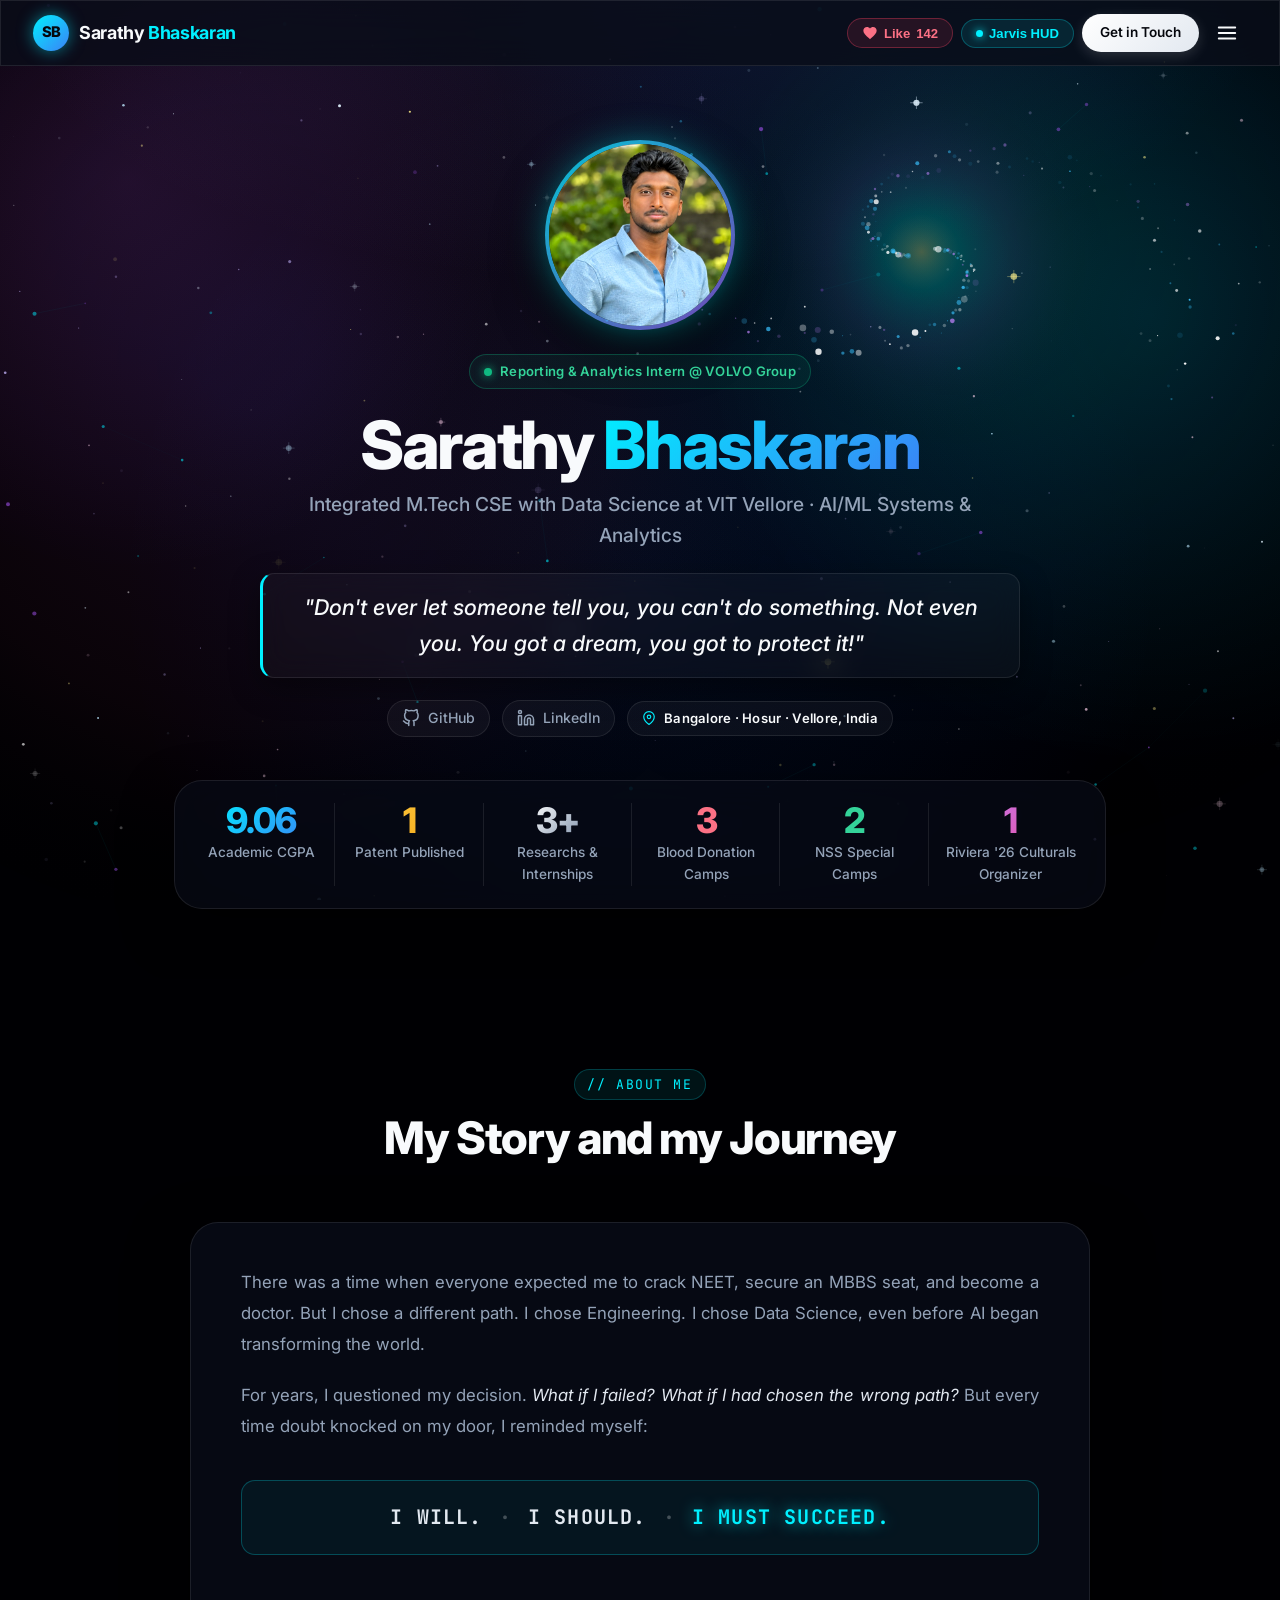
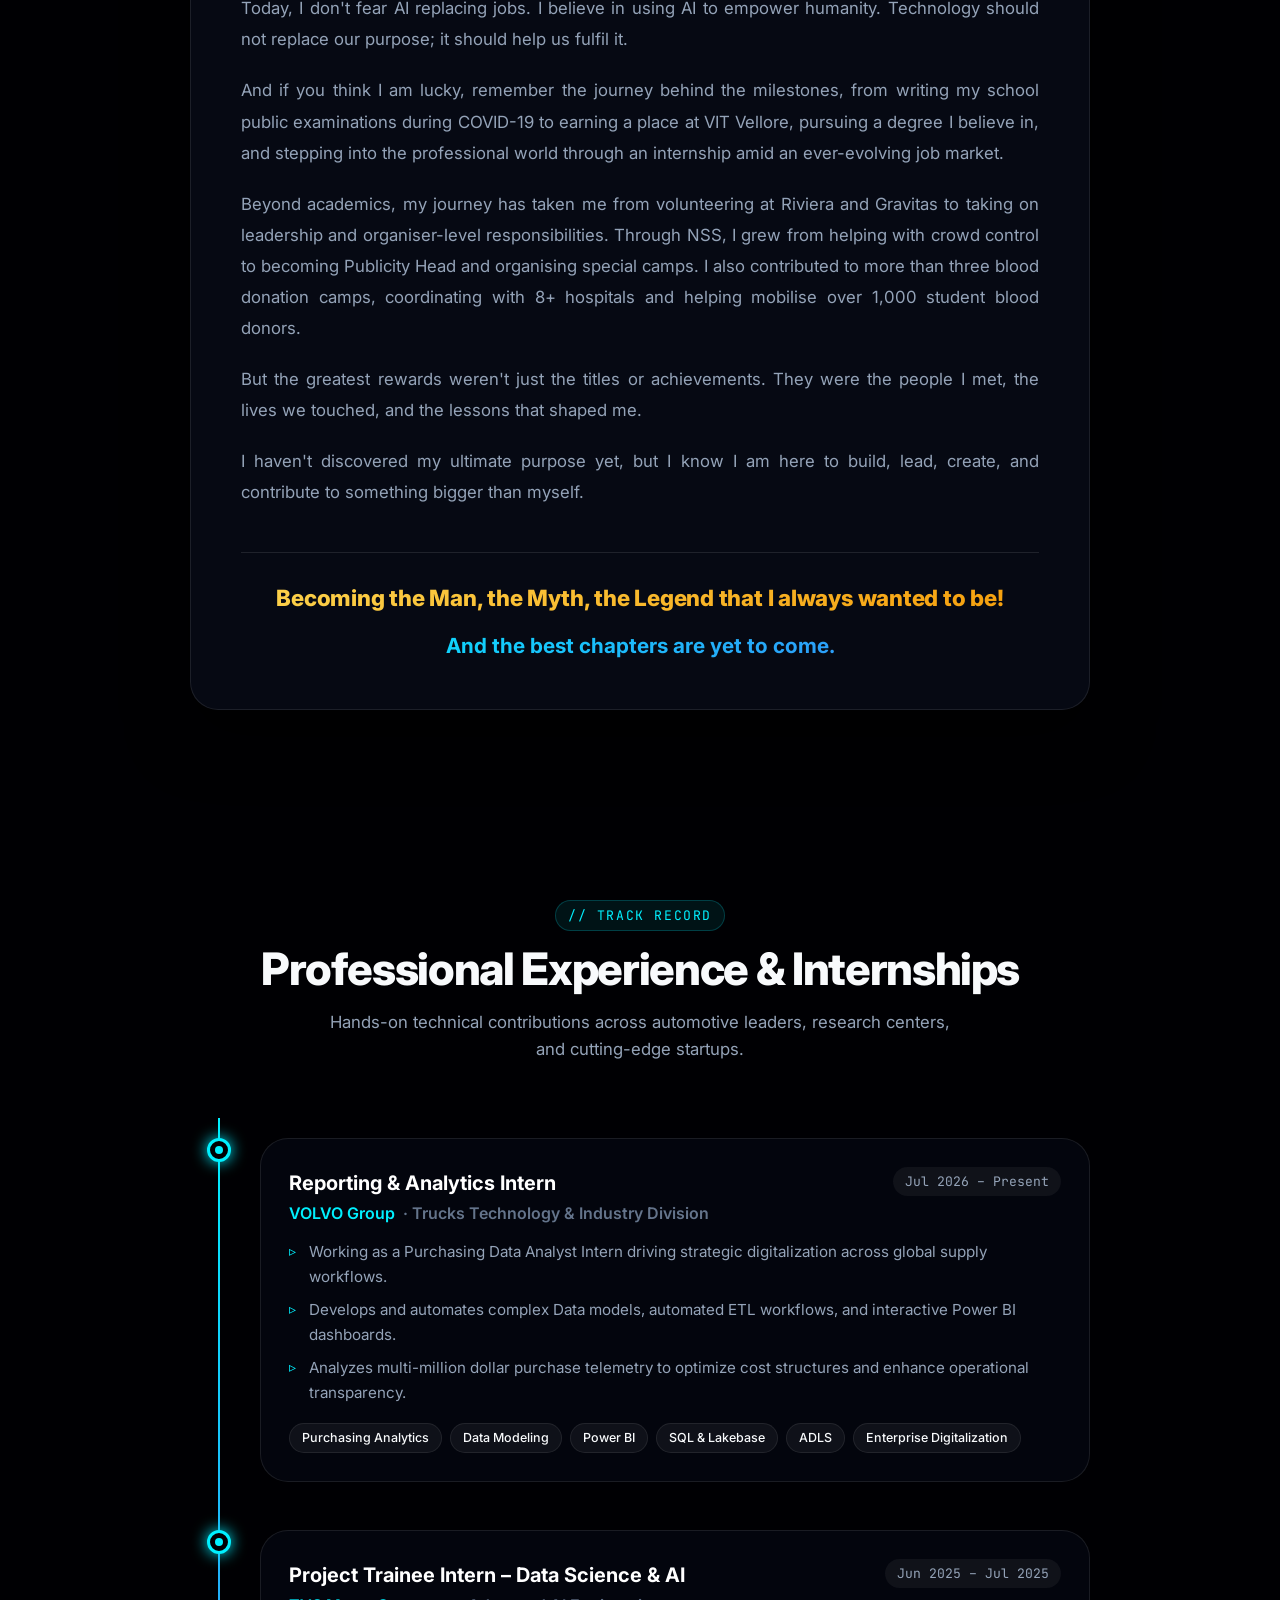
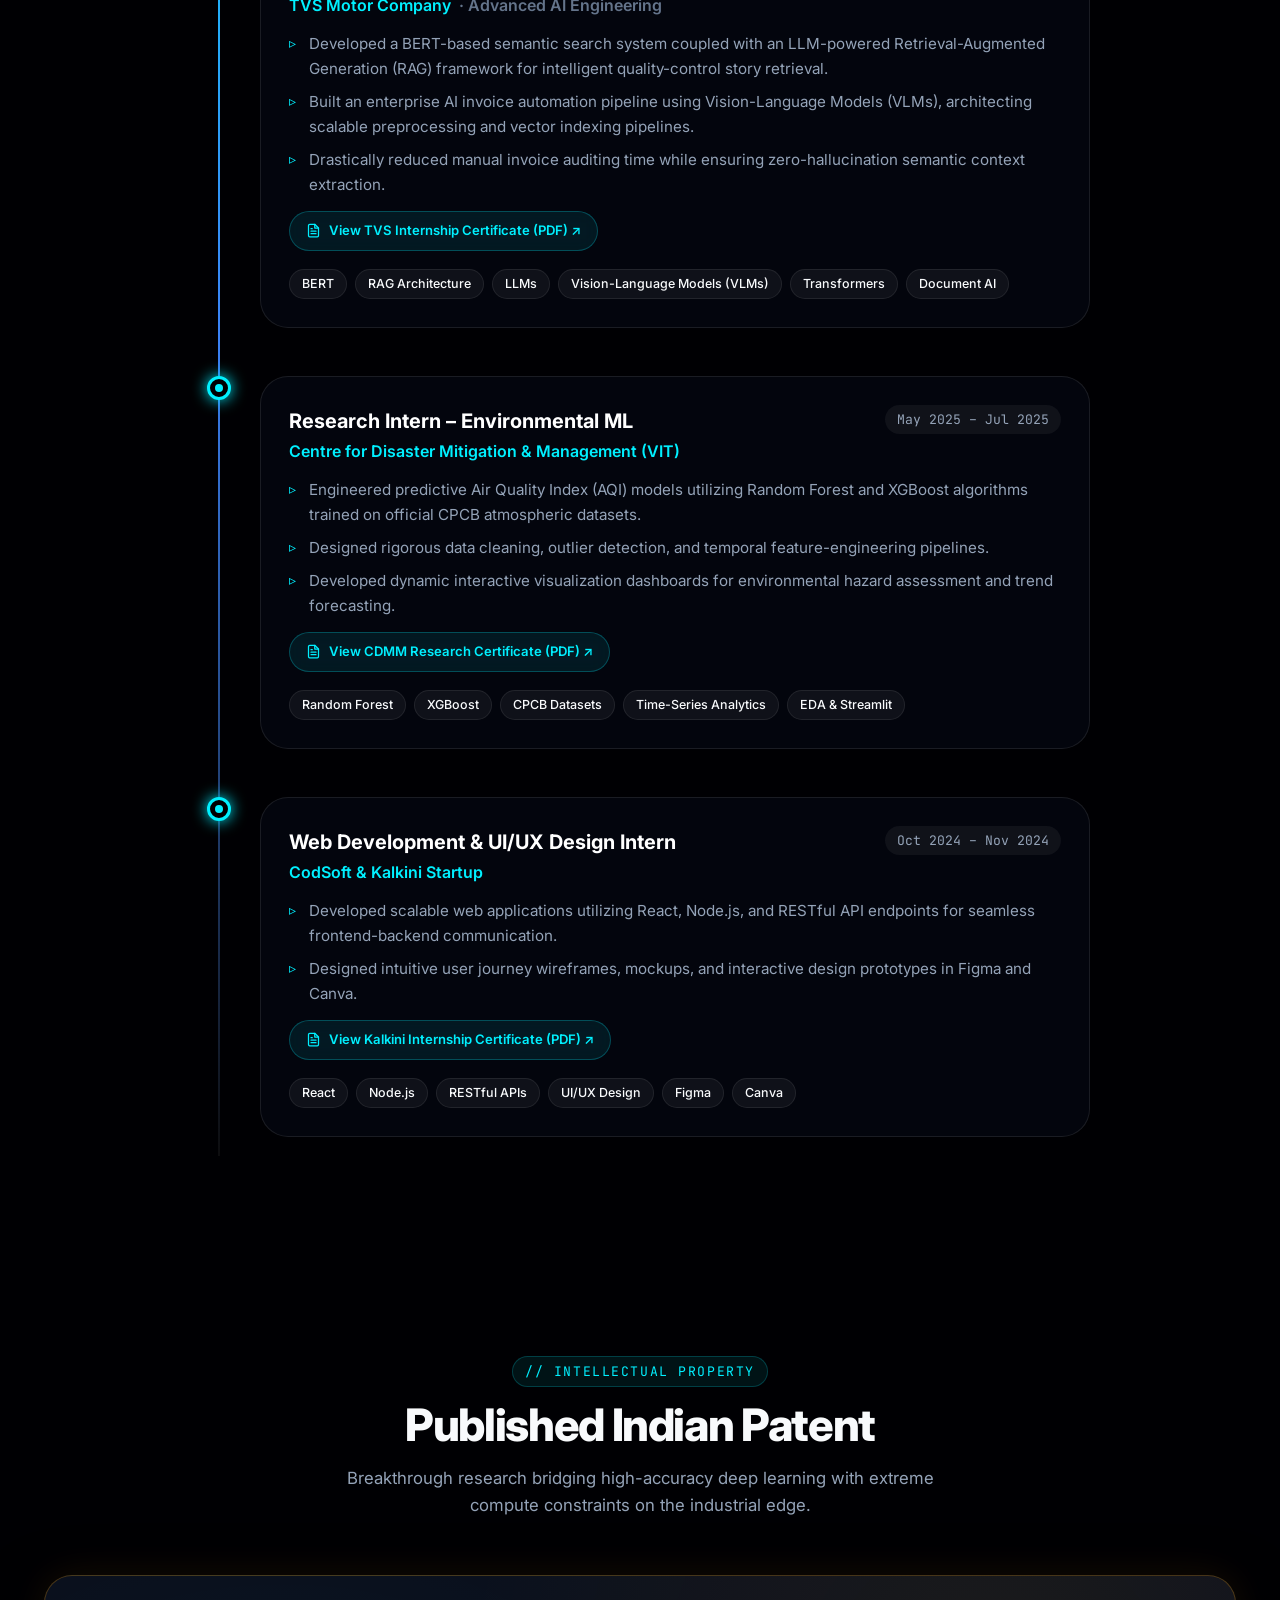
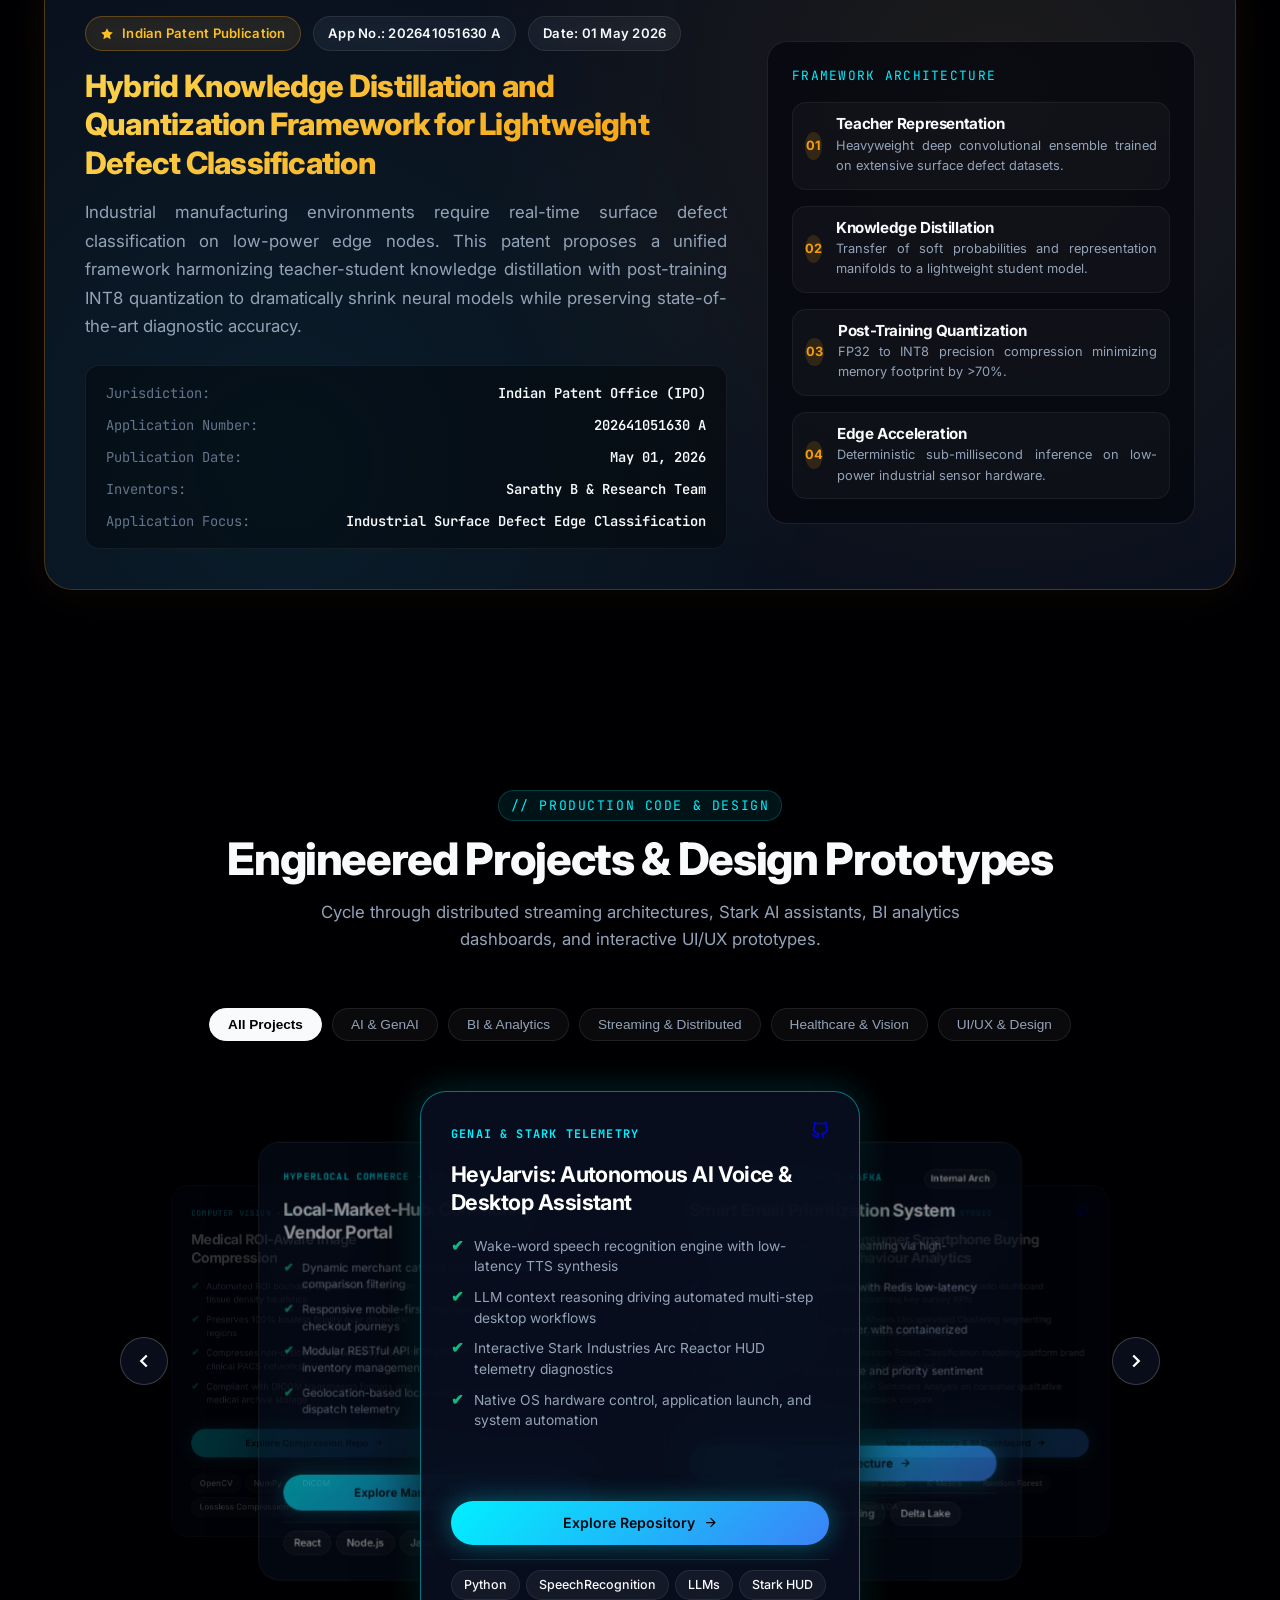
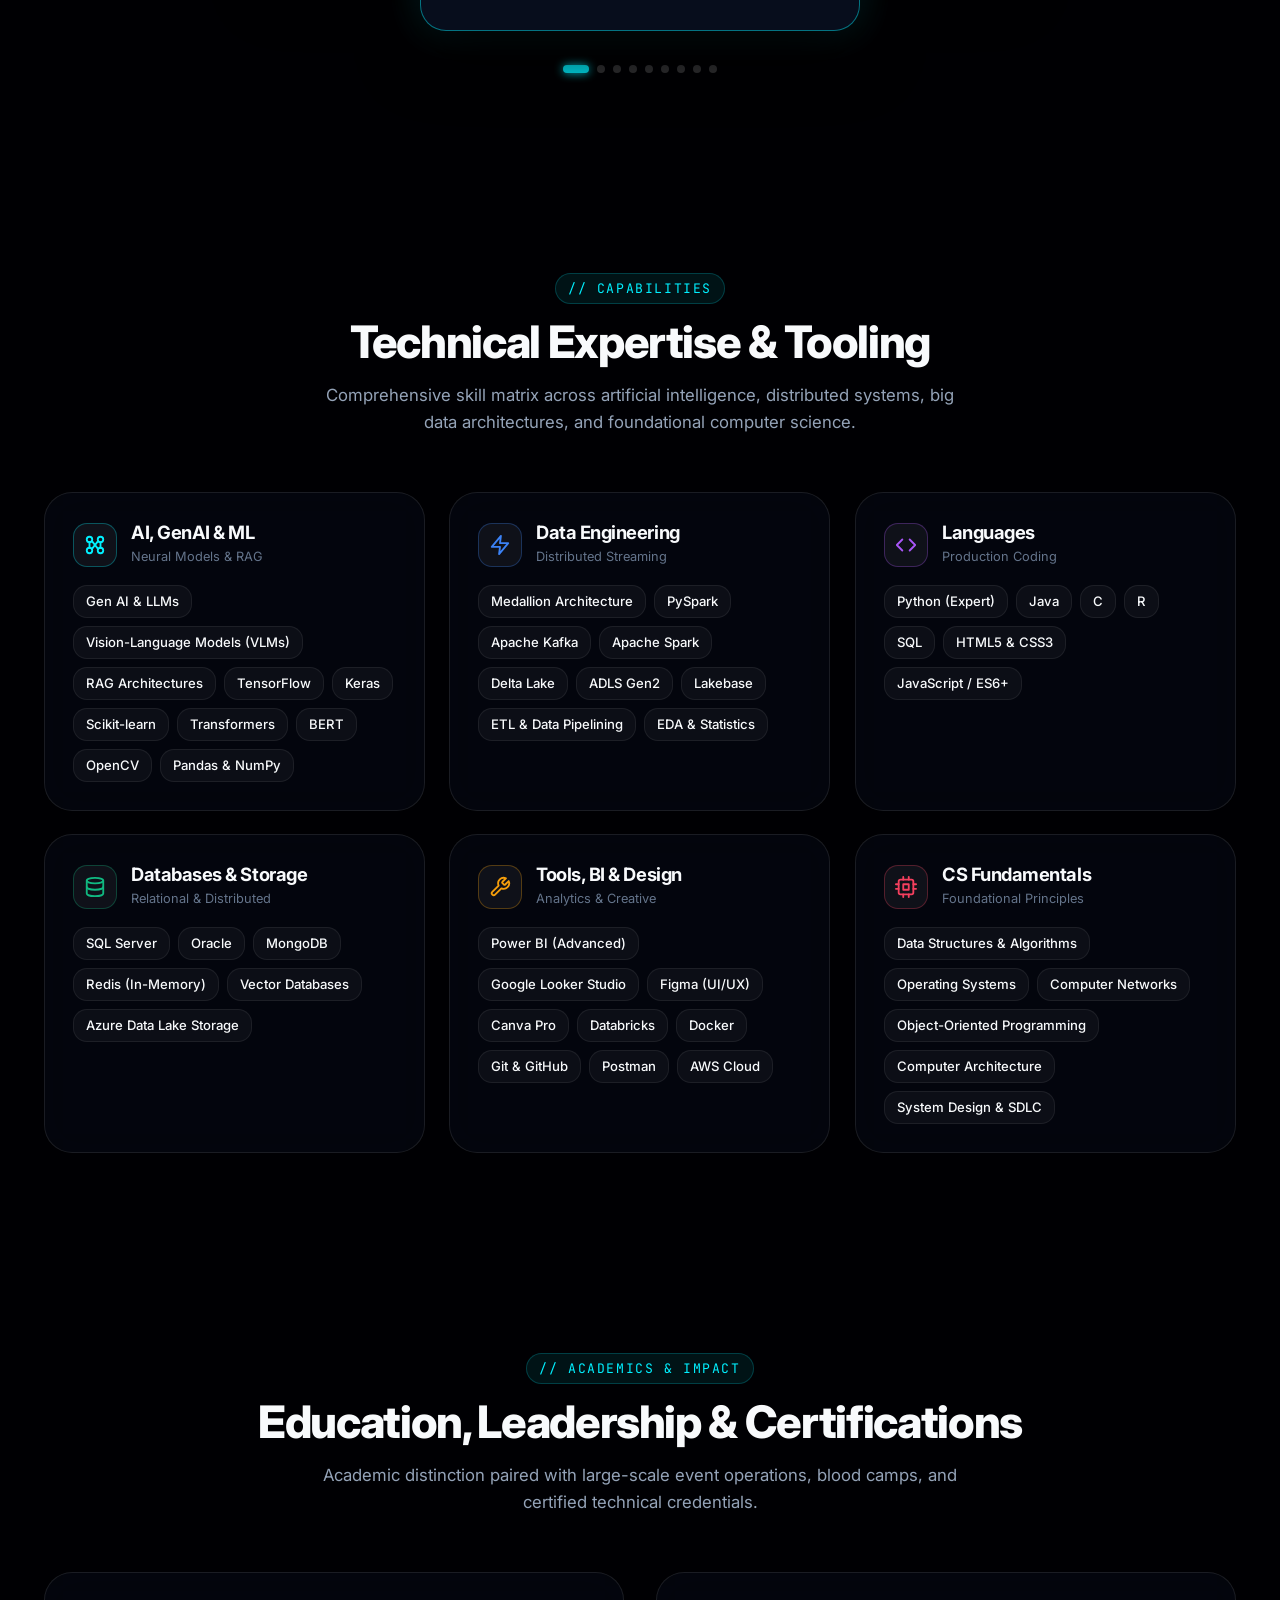
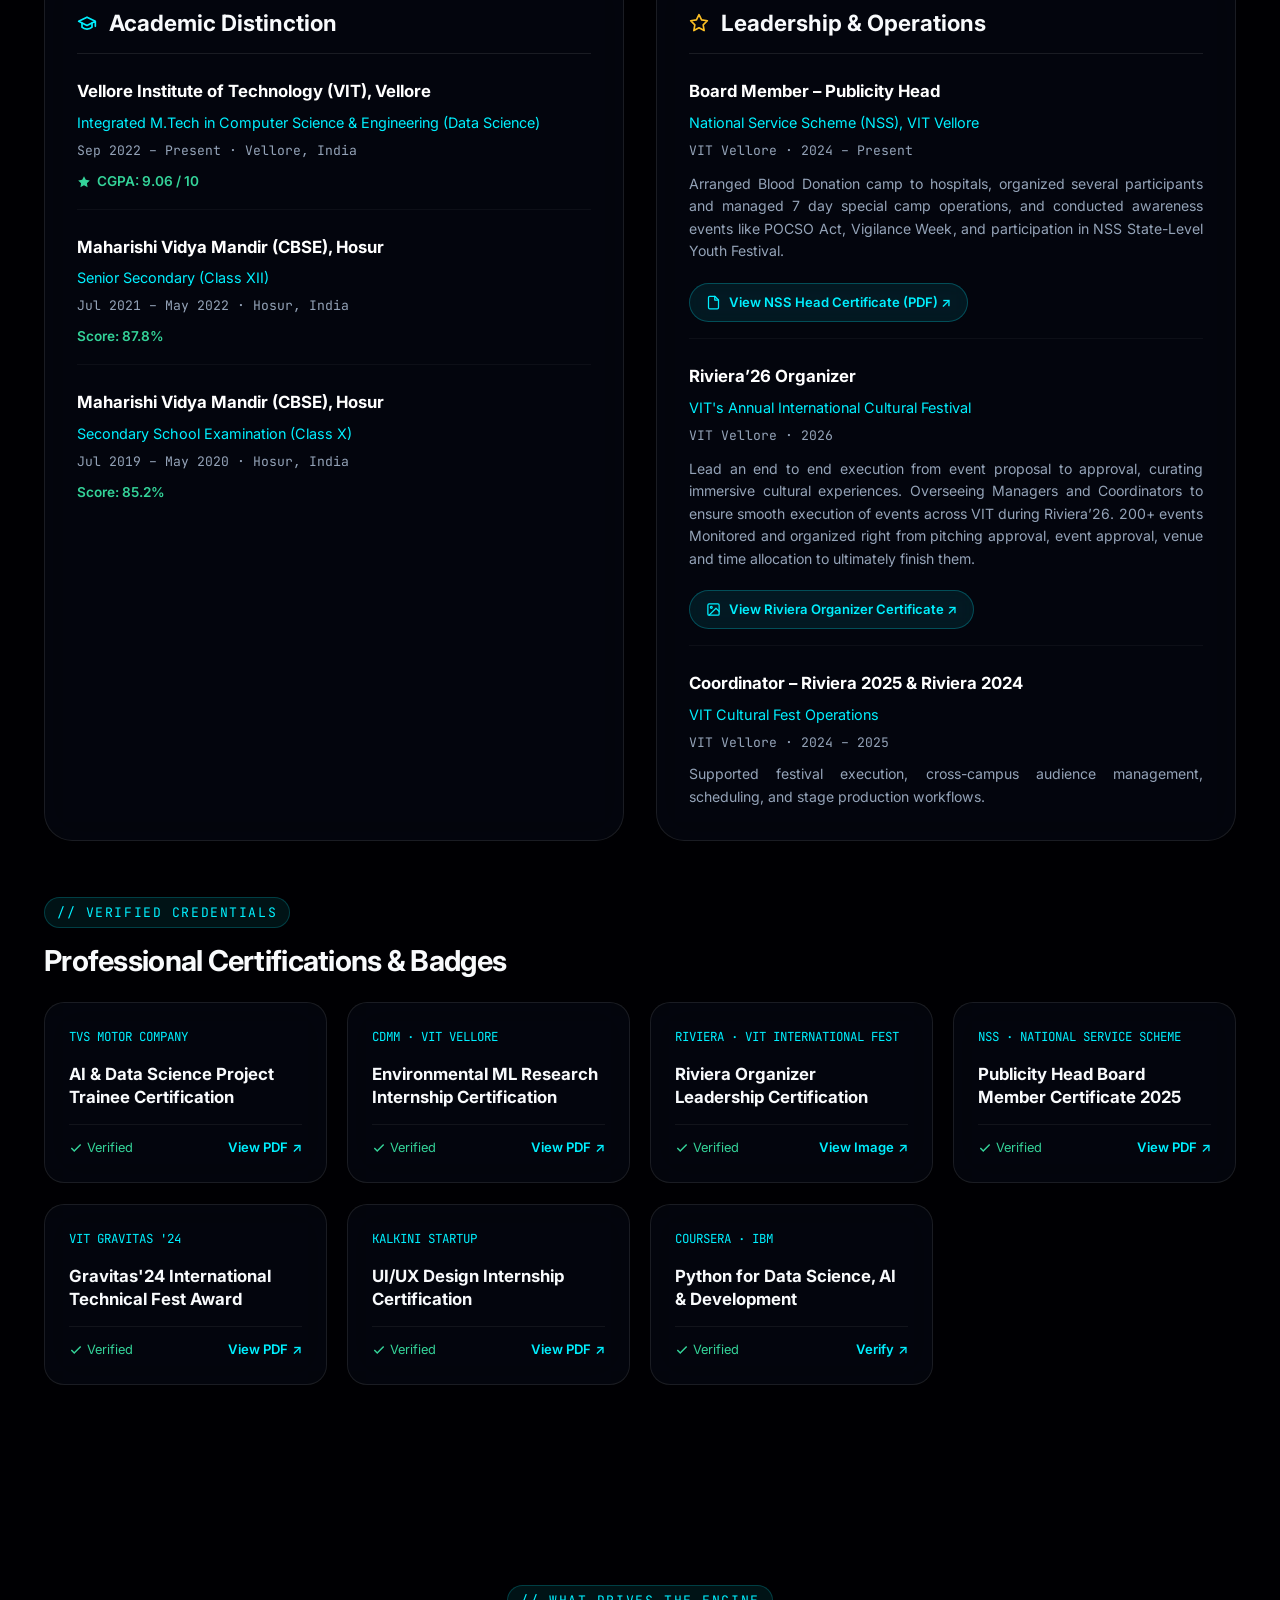
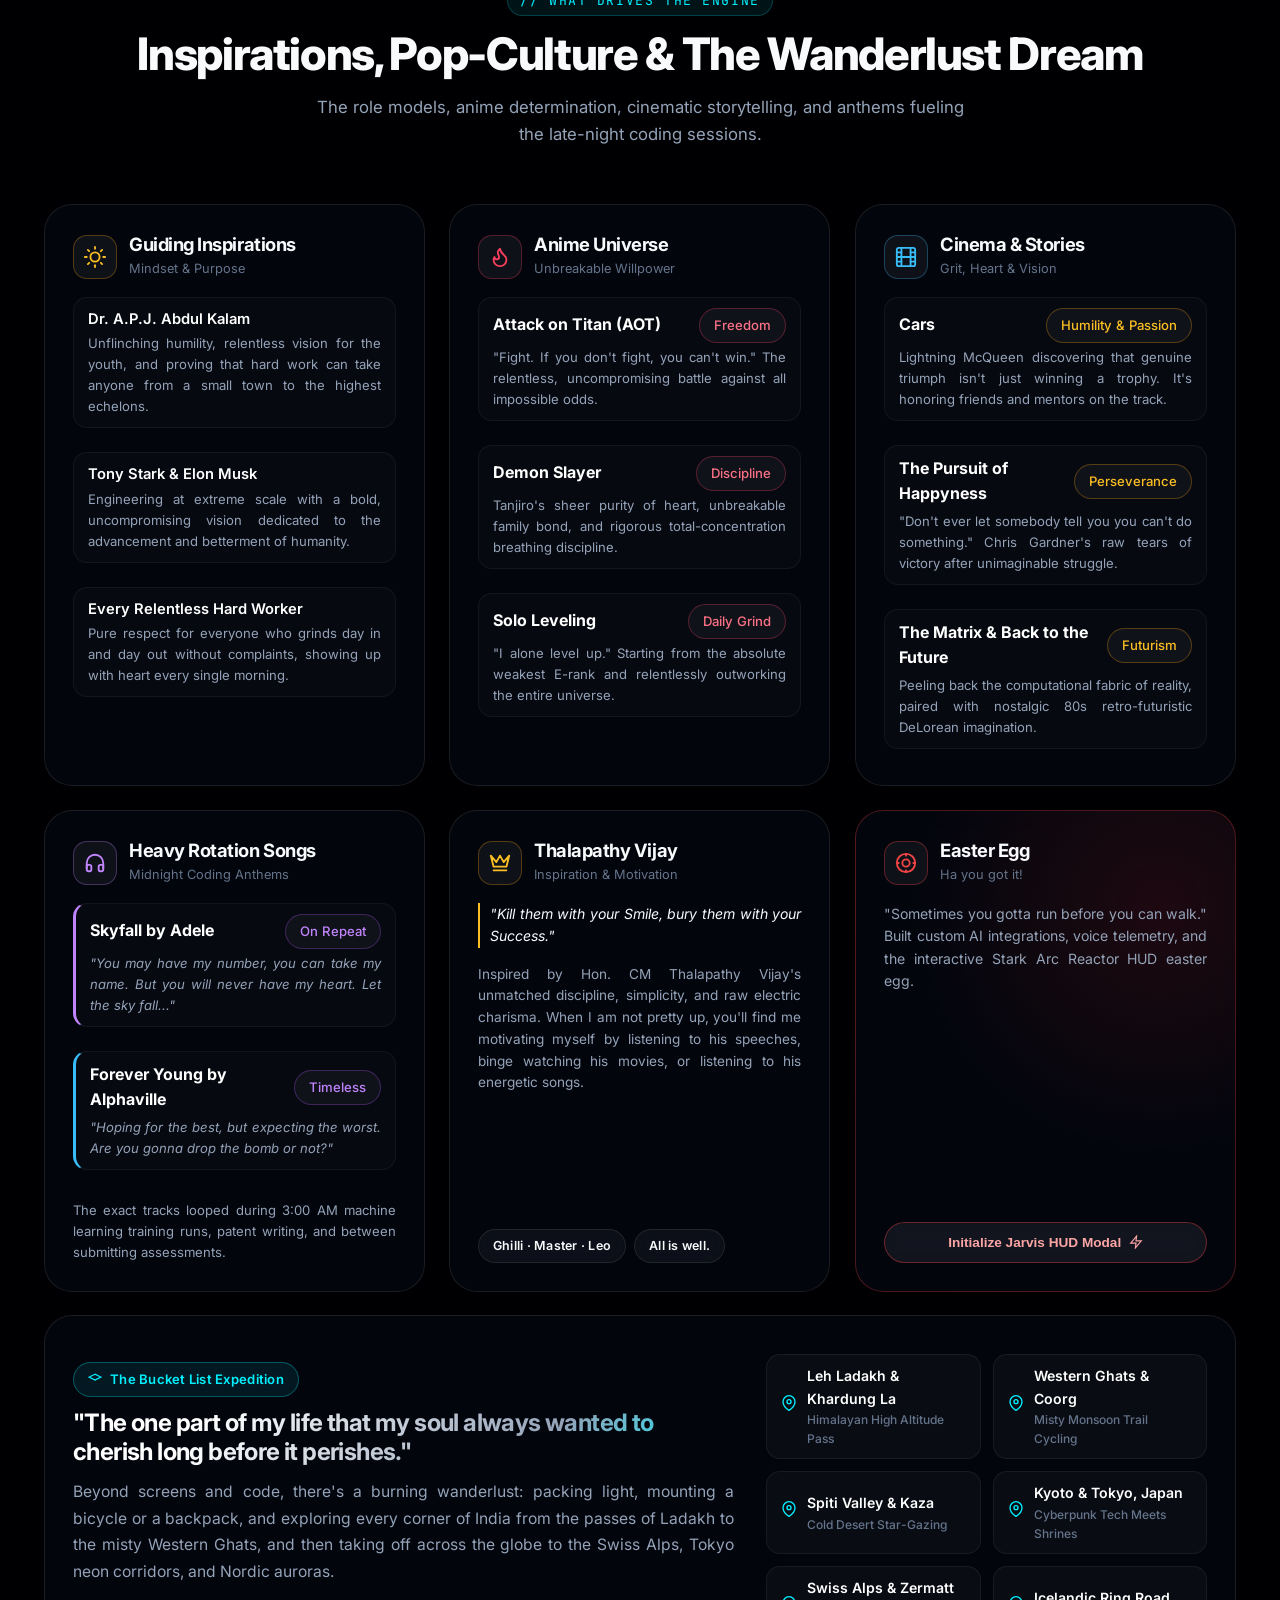
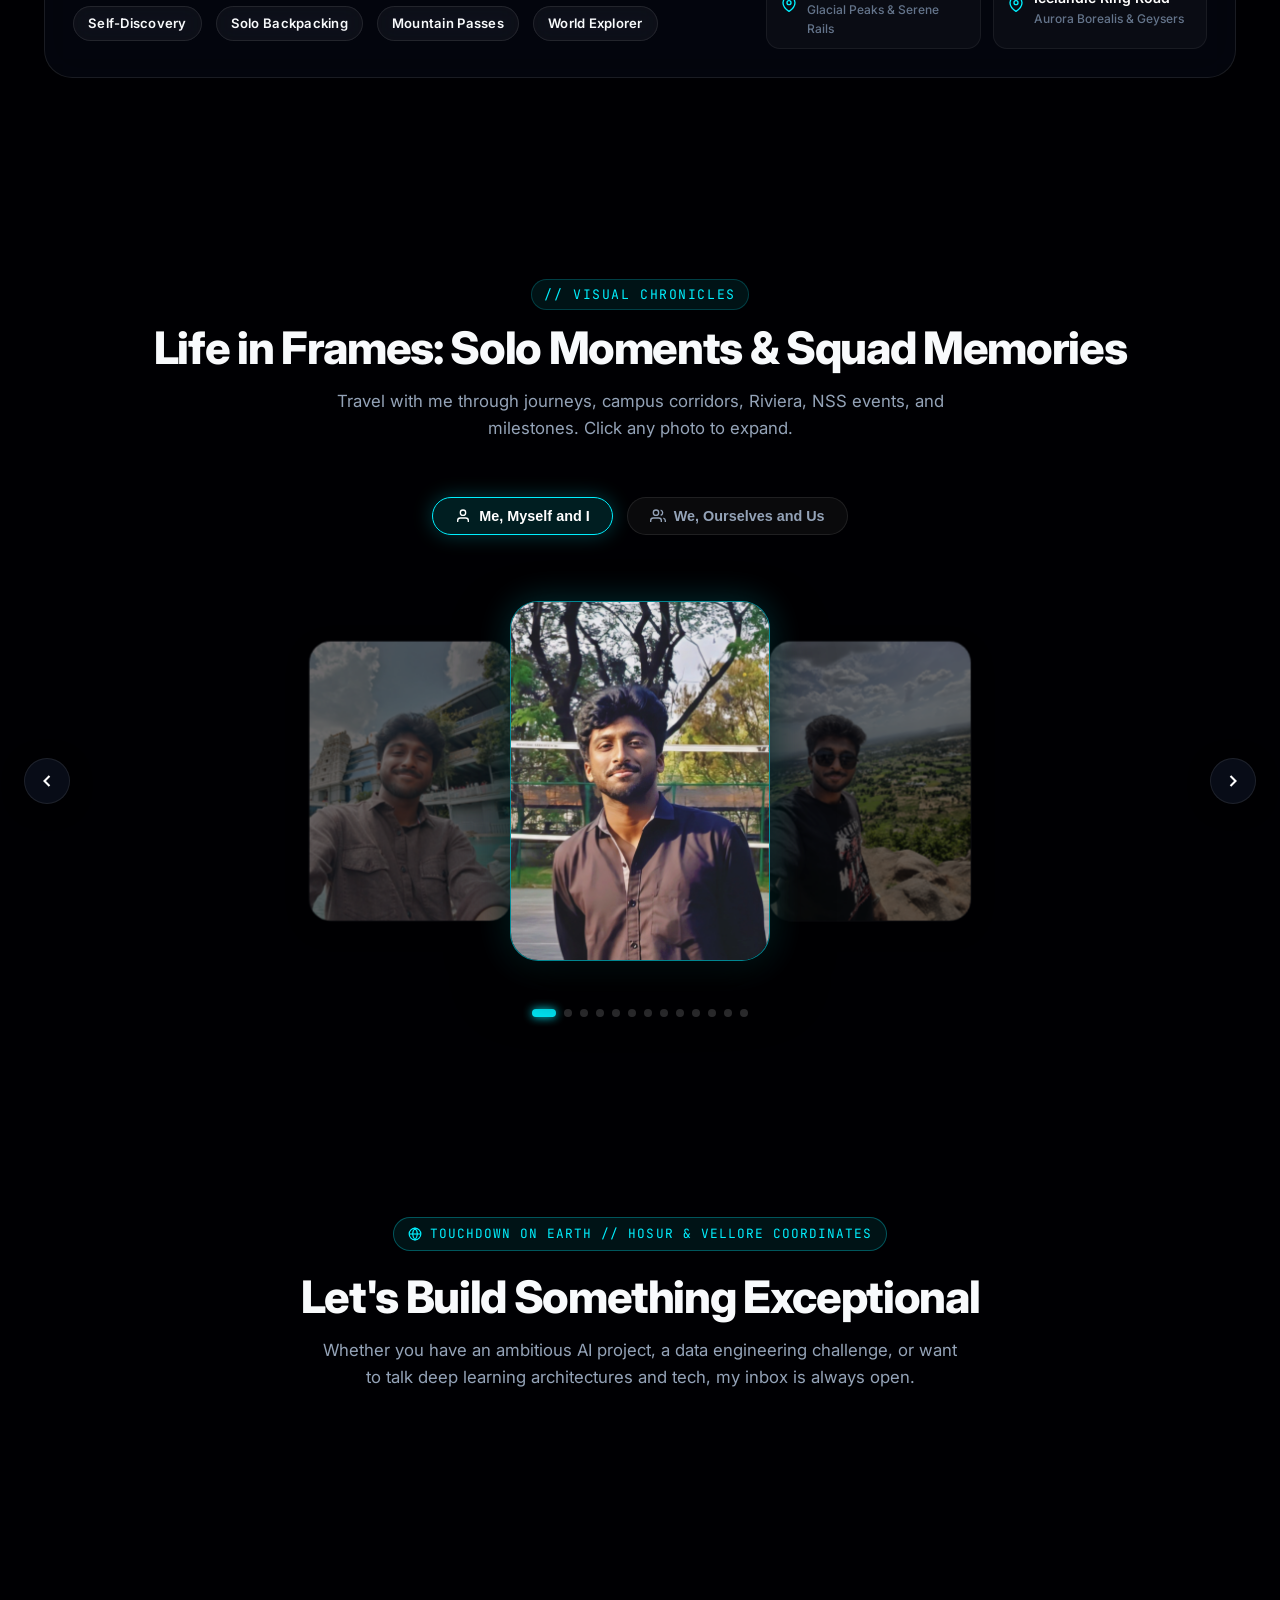
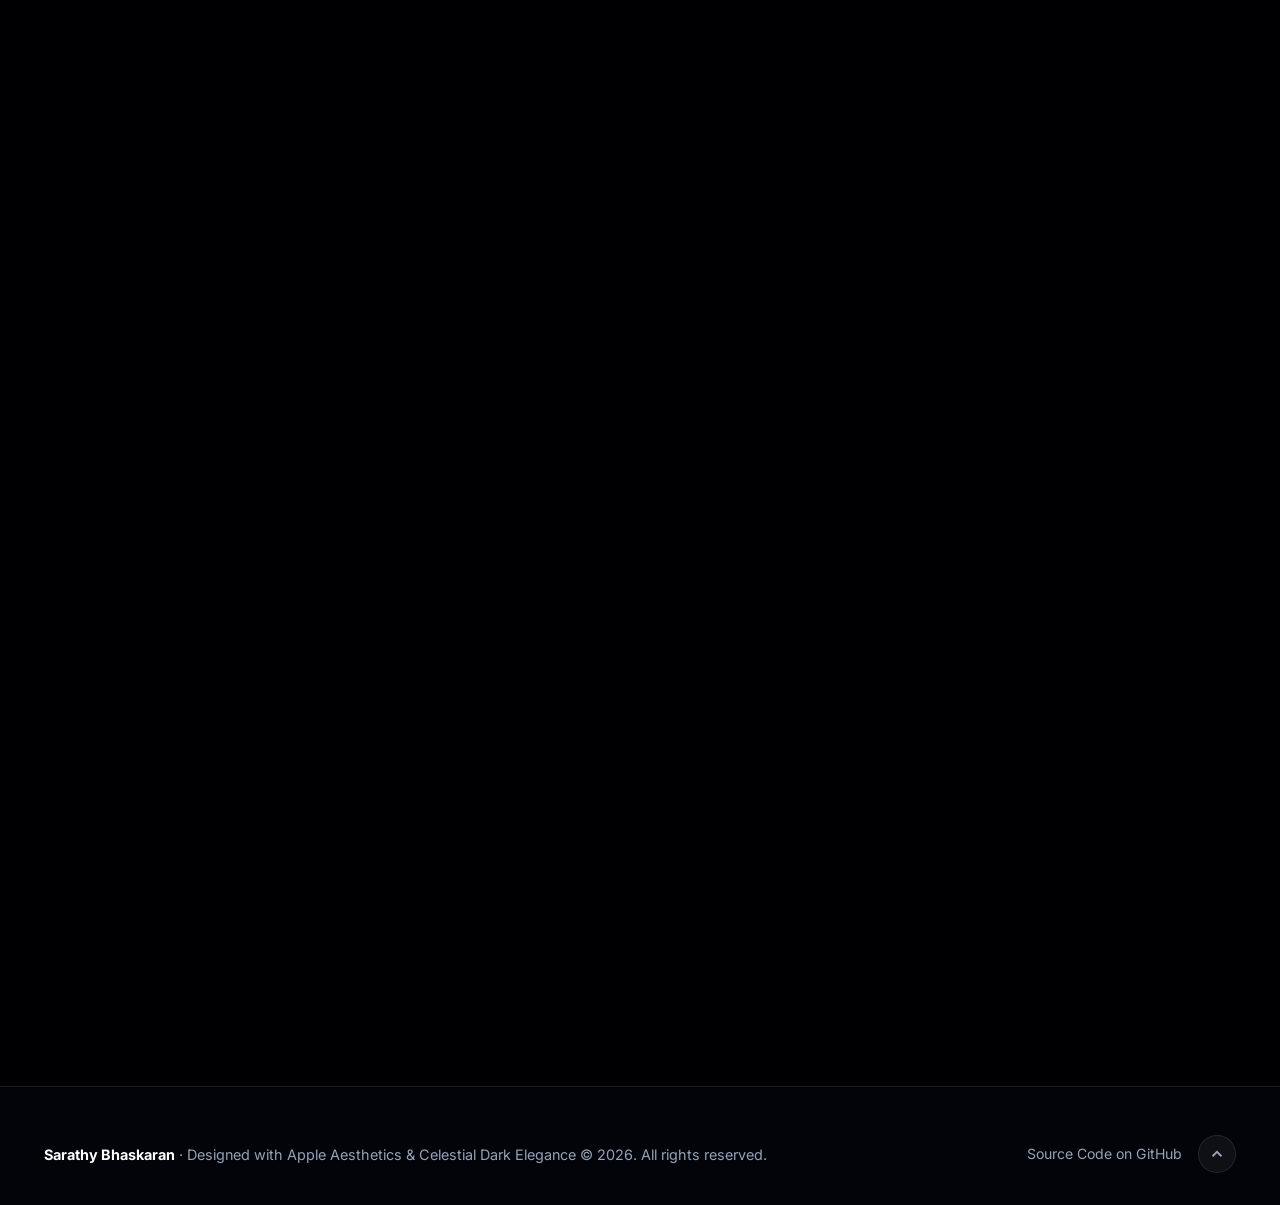
==== commit 35d0f5bf: "Update portfolio photo galleries Co-authored-by: Copilot <223556219+Copilot@users.noreply.github.com" ====
--- a/index.html
+++ b/index.html
@@ -28,8 +28,6 @@
   <!-- Stylesheet -->
   <link rel="stylesheet" href="css/styles.css" />
   
-  <!-- Favicon -->
-  <link rel="icon" type="image/jpeg" href="assets/Sarathy.jpeg" />
 </head>
 <body>
 
@@ -1761,6 +1759,18 @@
                   <img src="assets/Solo/IMG-20240302-WA0036.jpg" alt="Early Days" class="gallery-img" loading="lazy" />
                 </div>
 
+                <div class="gallery-card">
+                  <img src="assets/Solo/WhatsApp Image 2026-10-29 at 22.18.2433.jpeg" alt="Sarathy Bhaskaran - Solo Moment" class="gallery-img" loading="lazy" />
+                </div>
+
+                <div class="gallery-card">
+                  <img src="assets/Solo/WhatsApp Image 2026-10-29 at 22.18.26.jpeg" alt="Sarathy Bhaskaran - Solo Moment" class="gallery-img" loading="lazy" />
+                </div>
+
+                <div class="gallery-card">
+                  <img src="assets/Solo/WhatsApp Image 2026-10-29 at 22.18.2643.jpeg" alt="Sarathy Bhaskaran - Solo Moment" class="gallery-img" loading="lazy" />
+                </div>
+
               </div>
             </div>
 
@@ -1802,14 +1812,14 @@
                 </div>
 
                 <div class="gallery-card">
+                  <img src="assets/Group/With Sheetal.jpeg" alt="With Sheetal" class="gallery-img" loading="lazy" />
+                </div>
+
+                <div class="gallery-card">
                   <img src="assets/Group/IMG_20250202_194902.jpg" alt="NSS Camp Special Drive" class="gallery-img" loading="lazy" />
                 </div>
 
                 <div class="gallery-card">
-                  <img src="assets/Group/IMG_20250108_133328752.jpg" alt="Campus Gathering" class="gallery-img" loading="lazy" />
-                </div>
-
-                <div class="gallery-card">
                   <img src="assets/Group/IMG_20241010_135738.jpg" alt="Blood Donation Drive Team" class="gallery-img" loading="lazy" />
                 </div>
 
@@ -1818,11 +1828,39 @@
                 </div>
 
                 <div class="gallery-card">
-                  <img src="assets/Group/IMG-20231027-WA0030.jpg" alt="Early Fest Days" class="gallery-img" loading="lazy" />
-                </div>
-
-                <div class="gallery-card">
                   <img src="assets/Group/IMG-20230901-WA0022.jpg" alt="First Year Brotherhood" class="gallery-img" loading="lazy" />
+                </div>
+
+                <div class="gallery-card">
+                  <img src="assets/Group/WhatsApp Image 2026-10-29 at 21.55.03.jpeg" alt="Group memory" class="gallery-img" loading="lazy" />
+                </div>
+
+                <div class="gallery-card">
+                  <img src="assets/Group/WhatsApp Image 2026-10-29 at 22.06.59.jpeg" alt="Group memory" class="gallery-img" loading="lazy" />
+                </div>
+
+                <div class="gallery-card">
+                  <img src="assets/Group/WhatsApp Image 2026-10-29 at 22.07.11 (1).jpeg" alt="Group memory" class="gallery-img" loading="lazy" />
+                </div>
+
+                <div class="gallery-card">
+                  <img src="assets/Group/WhatsApp Image 2026-10-29 at 22.07.11.jpeg" alt="Group memory" class="gallery-img" loading="lazy" />
+                </div>
+
+                <div class="gallery-card">
+                  <img src="assets/Group/WhatsApp Image 2026-10-29 at 22.07.14.jpeg" alt="Group memory" class="gallery-img" loading="lazy" />
+                </div>
+
+                <div class="gallery-card">
+                  <img src="assets/Group/WhatsApp Image 2026-10-29 at 22.18.24.jpeg" alt="Group memory" class="gallery-img" loading="lazy" />
+                </div>
+
+                <div class="gallery-card">
+                  <img src="assets/Group/WhatsApp Image 2026-10-29 at 22.18.25.jpeg" alt="Group memory" class="gallery-img" loading="lazy" />
+                </div>
+
+                <div class="gallery-card">
+                  <img src="assets/Group/WhatsApp Image 2026-10-29 at 22.27.15.jpeg" alt="Group memory" class="gallery-img" loading="lazy" />
                 </div>
 
               </div>
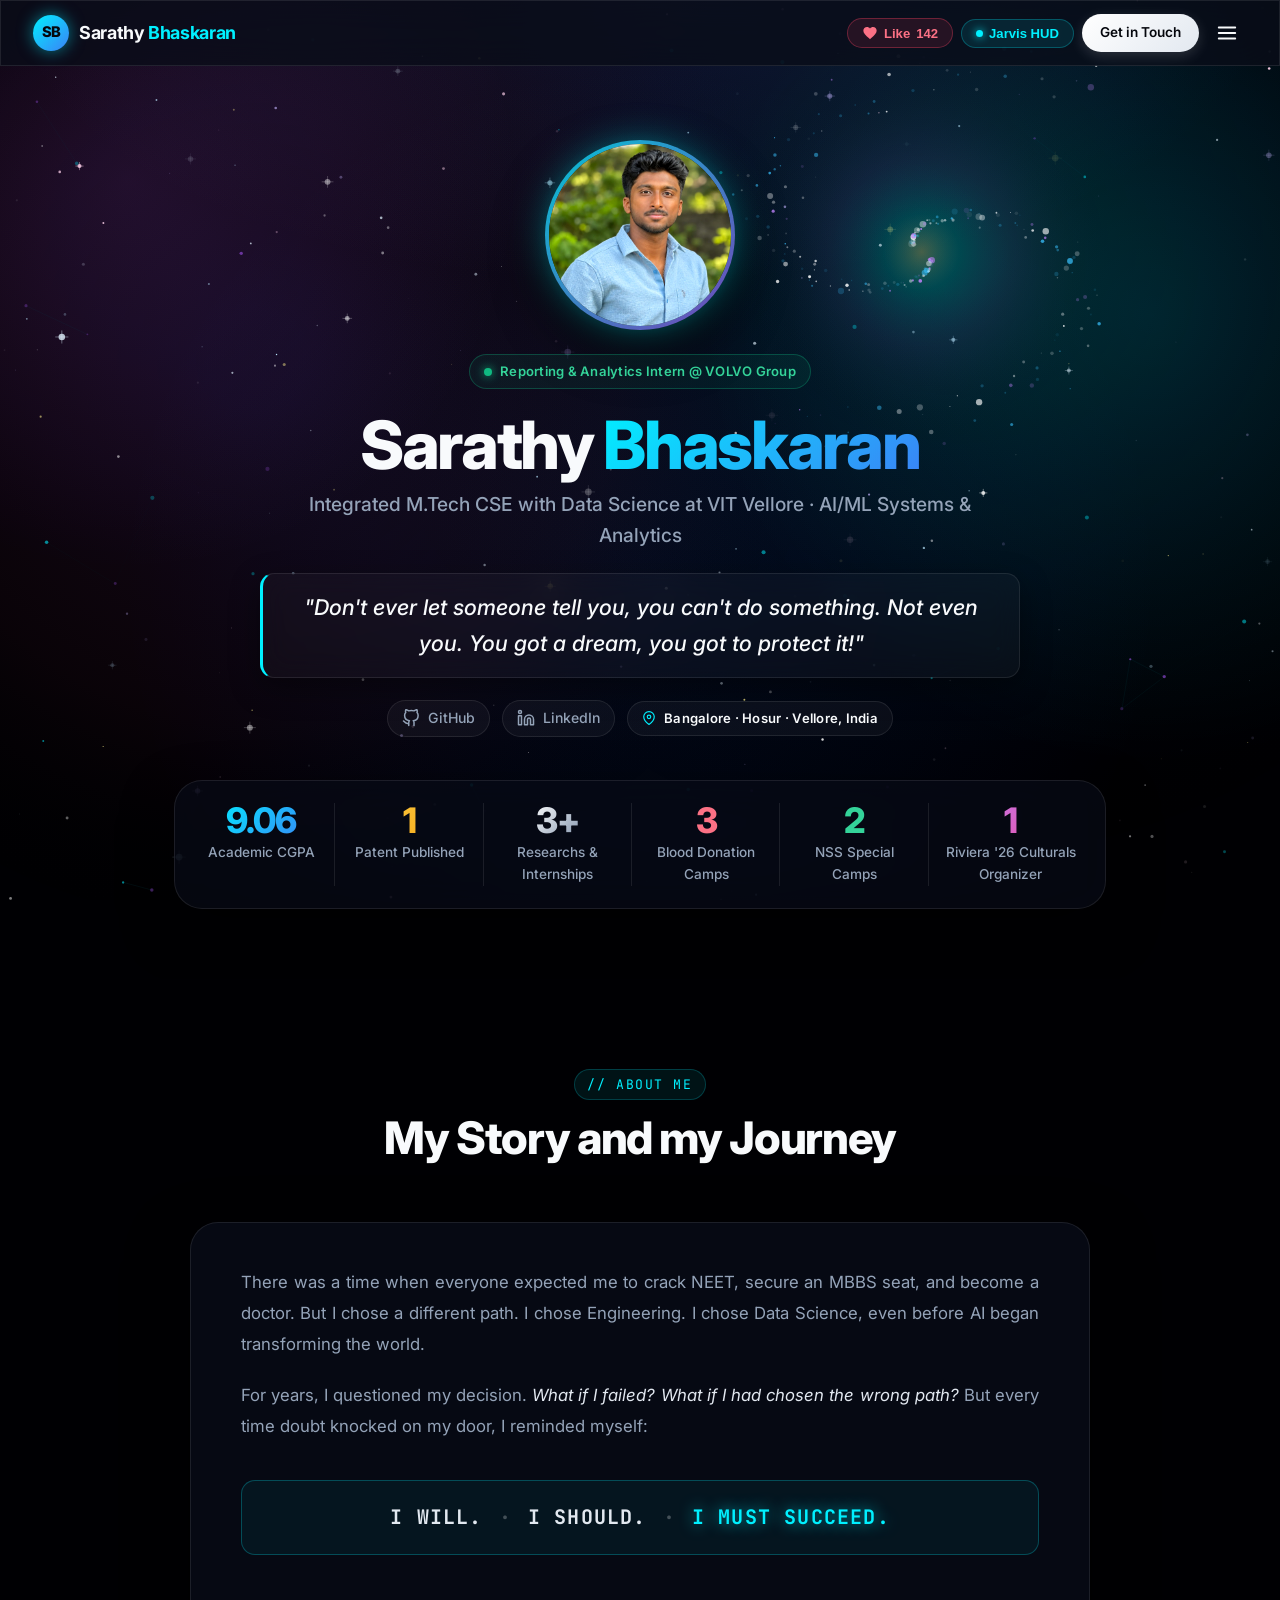
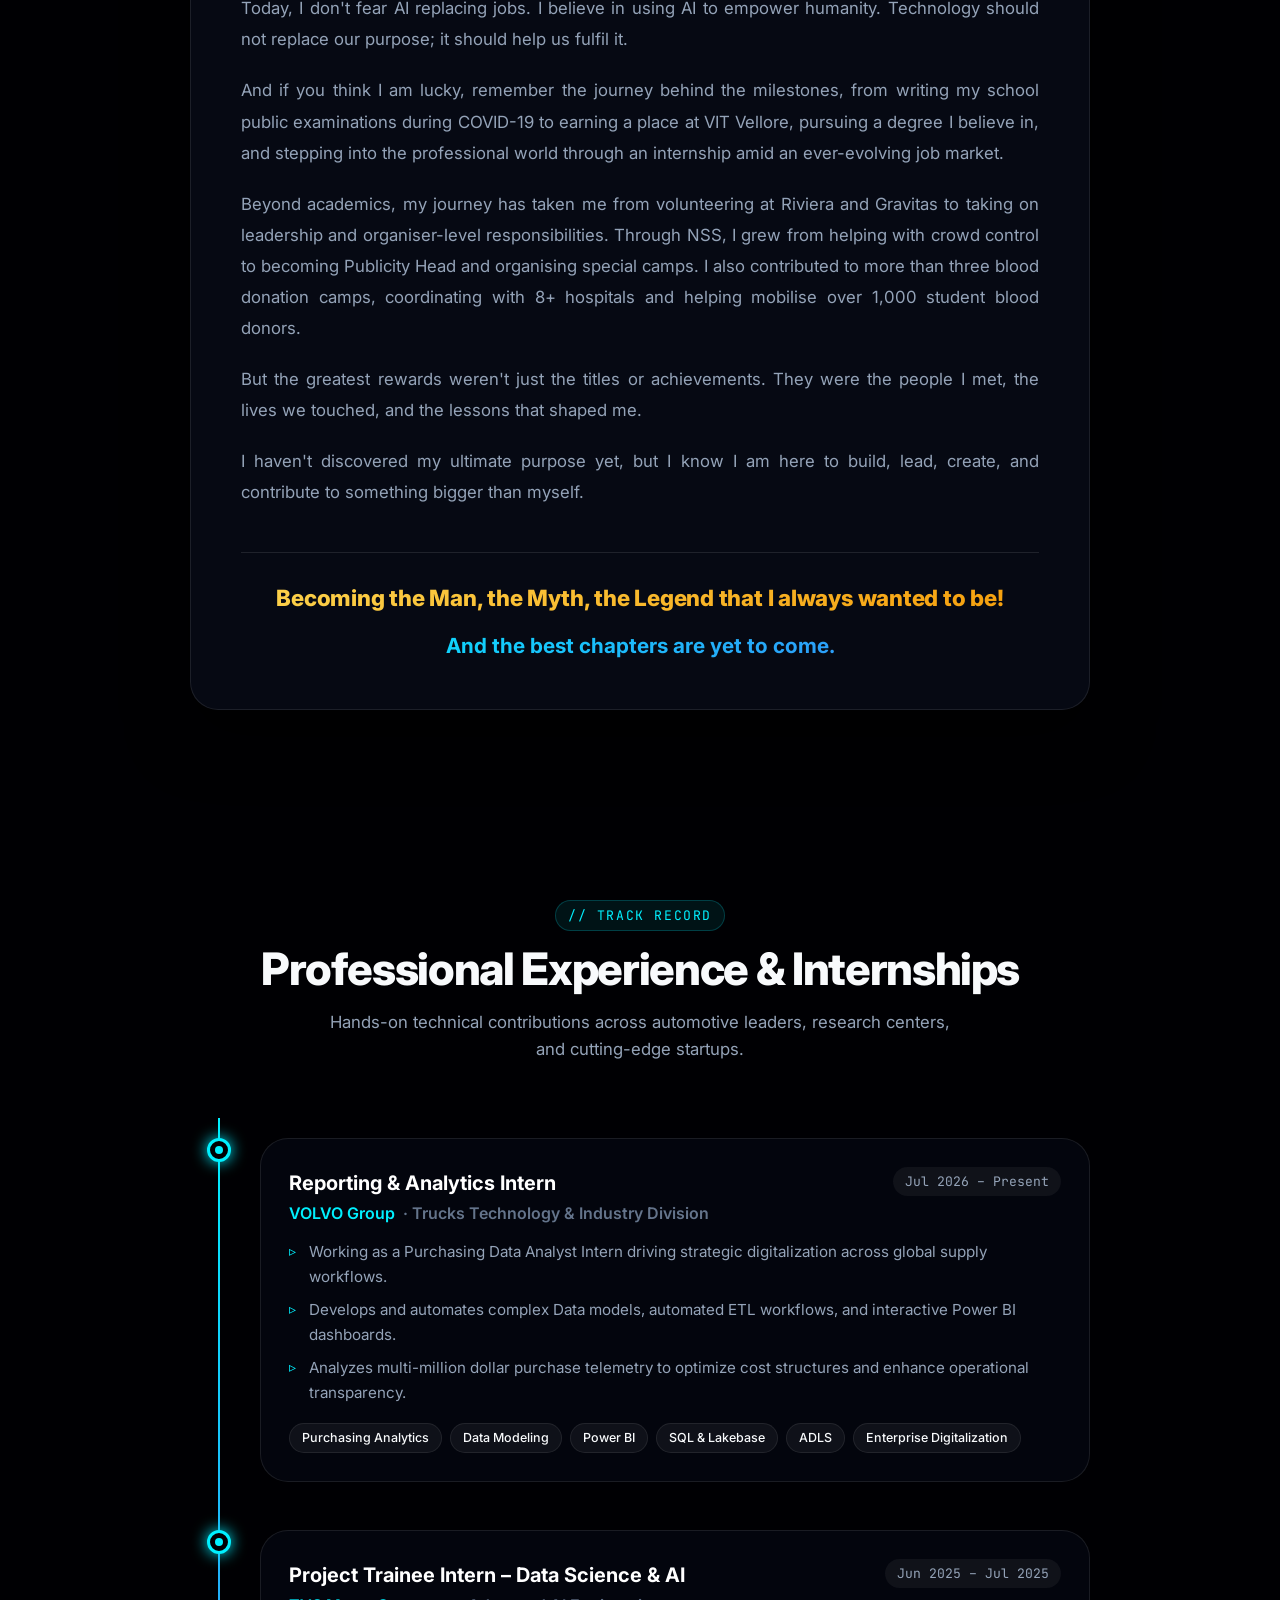
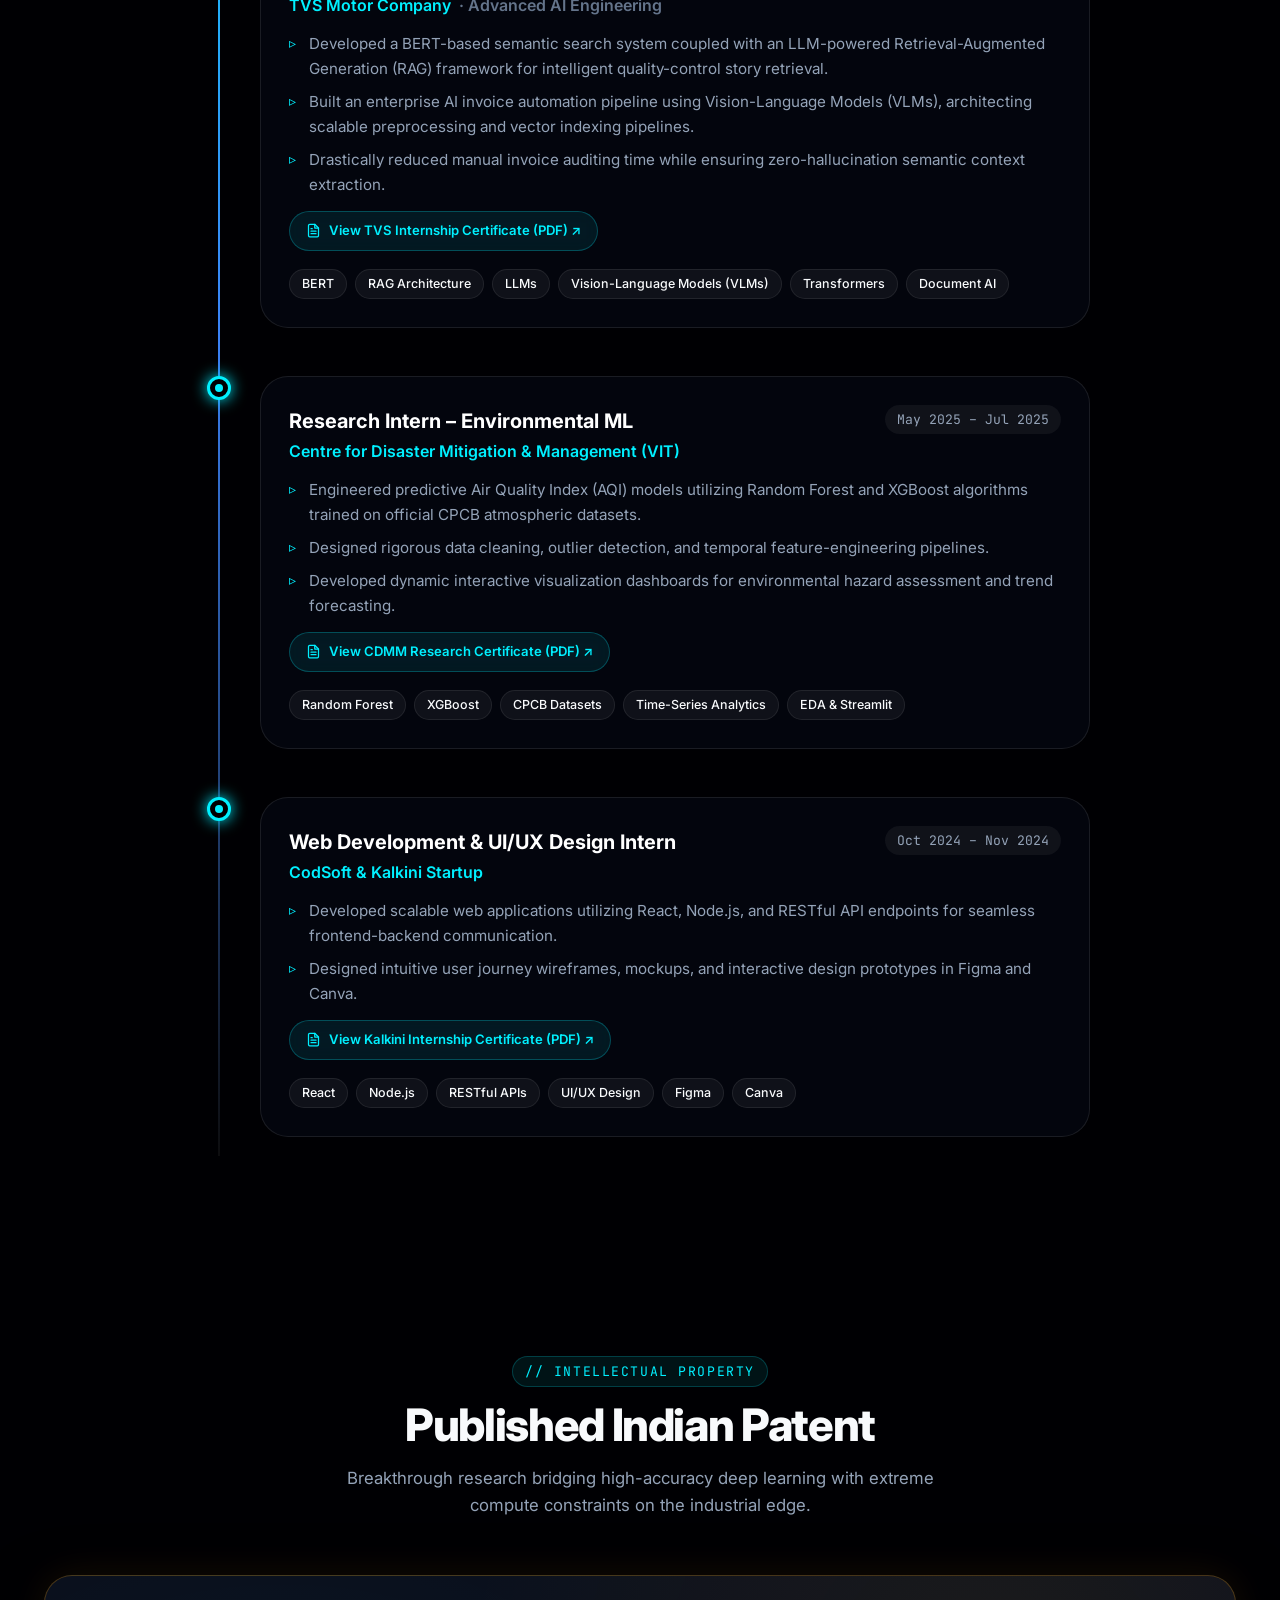
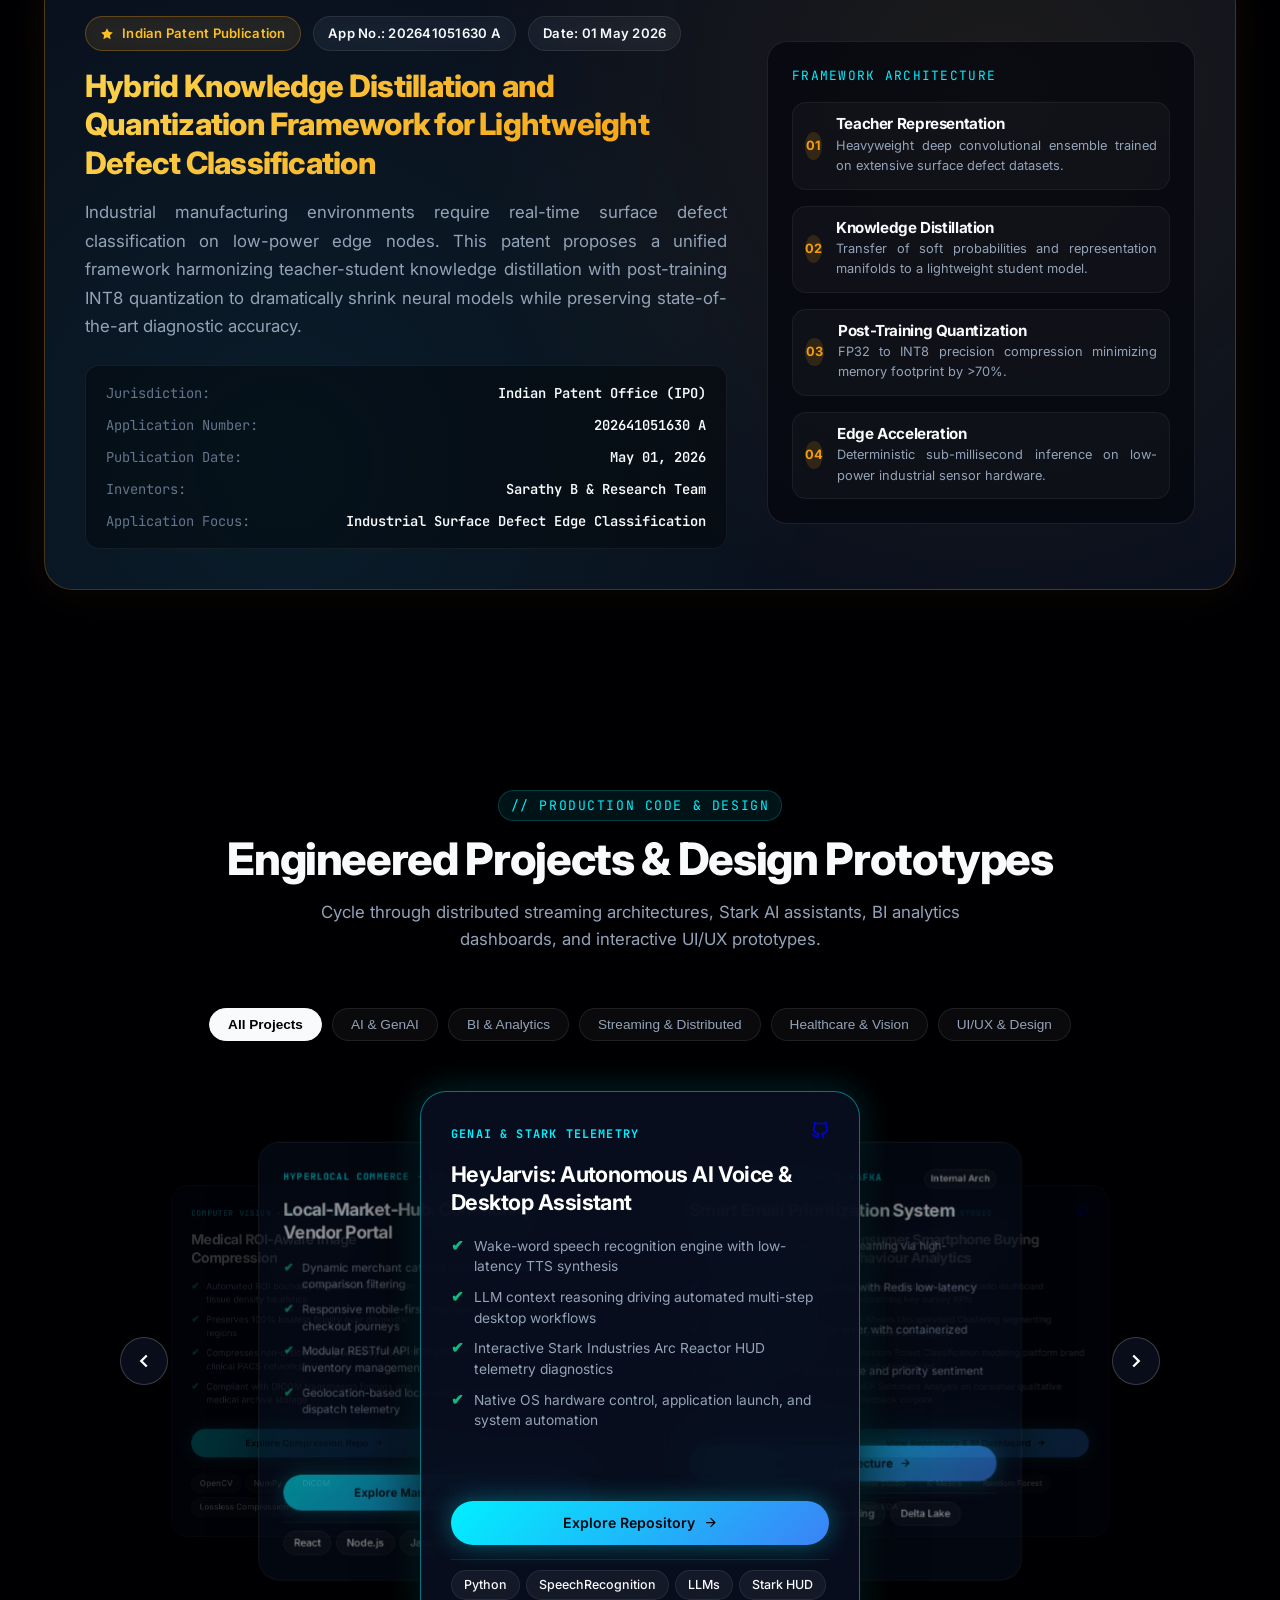
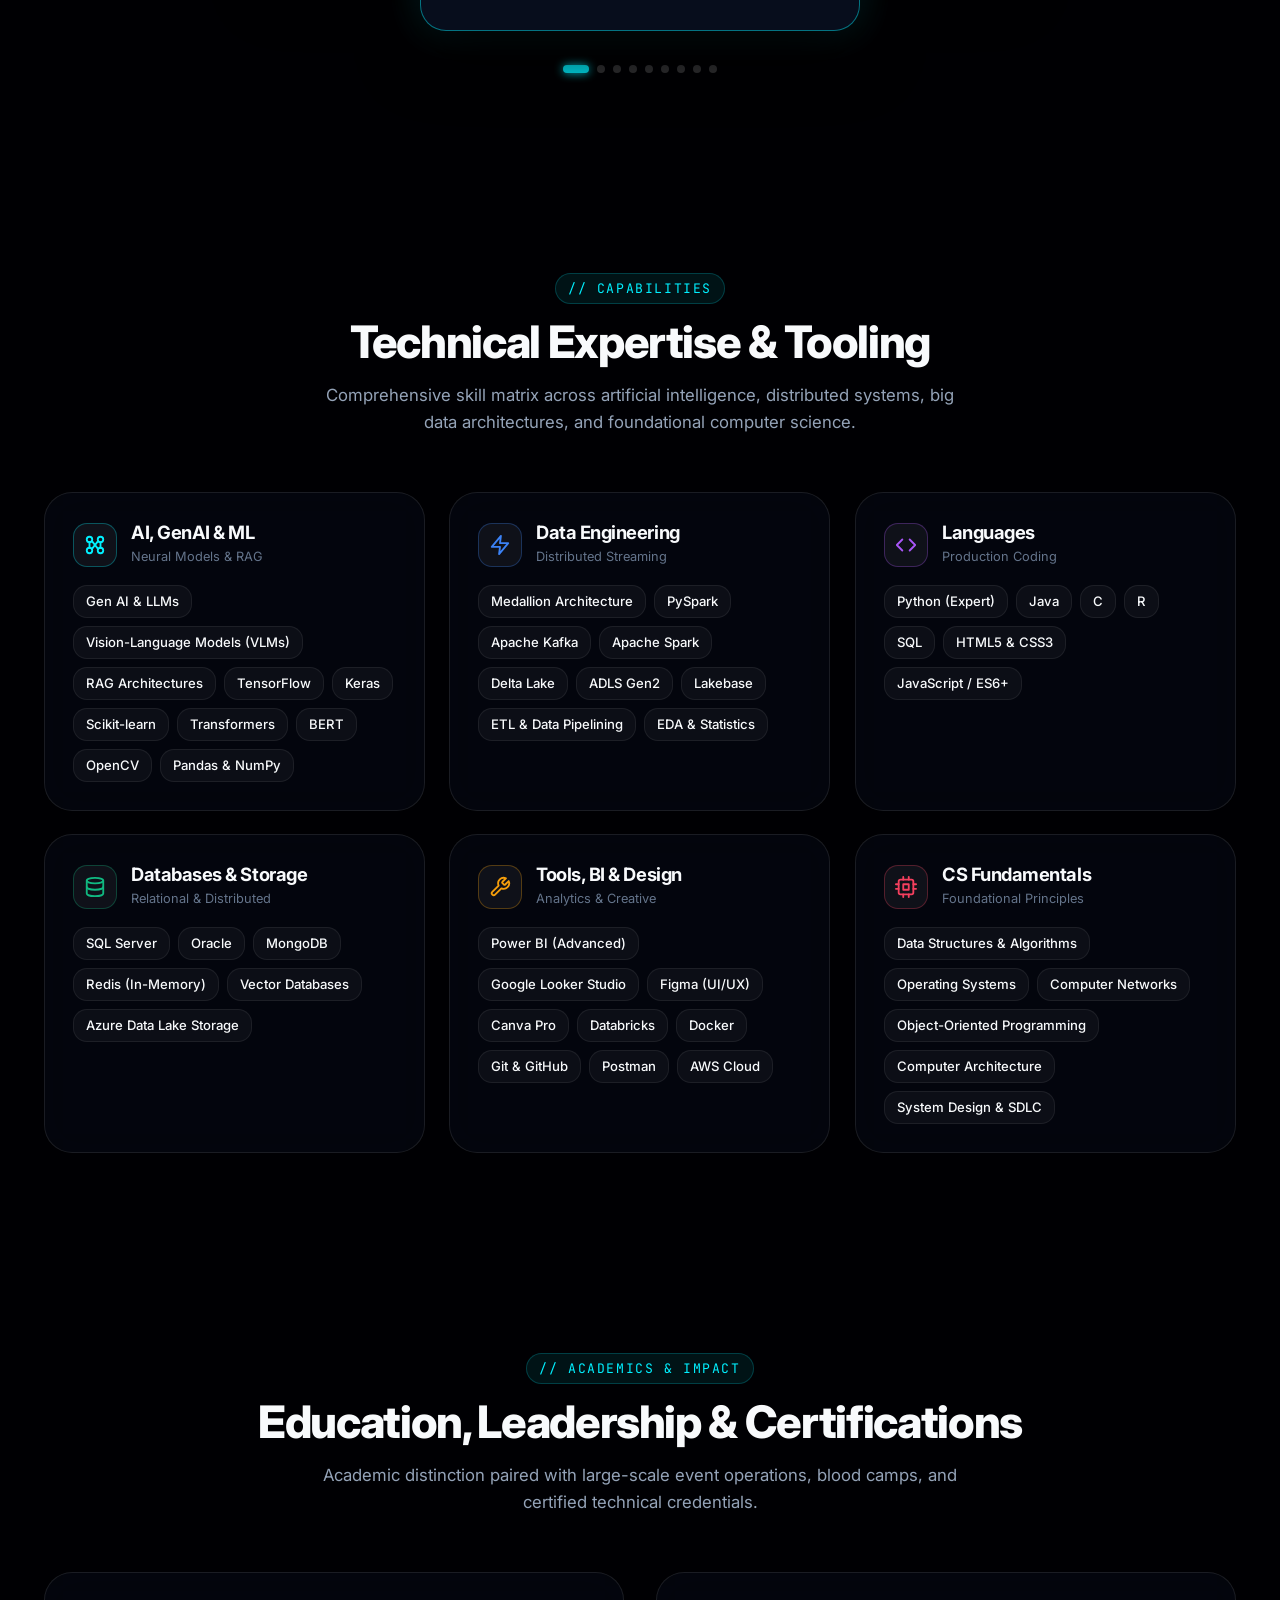
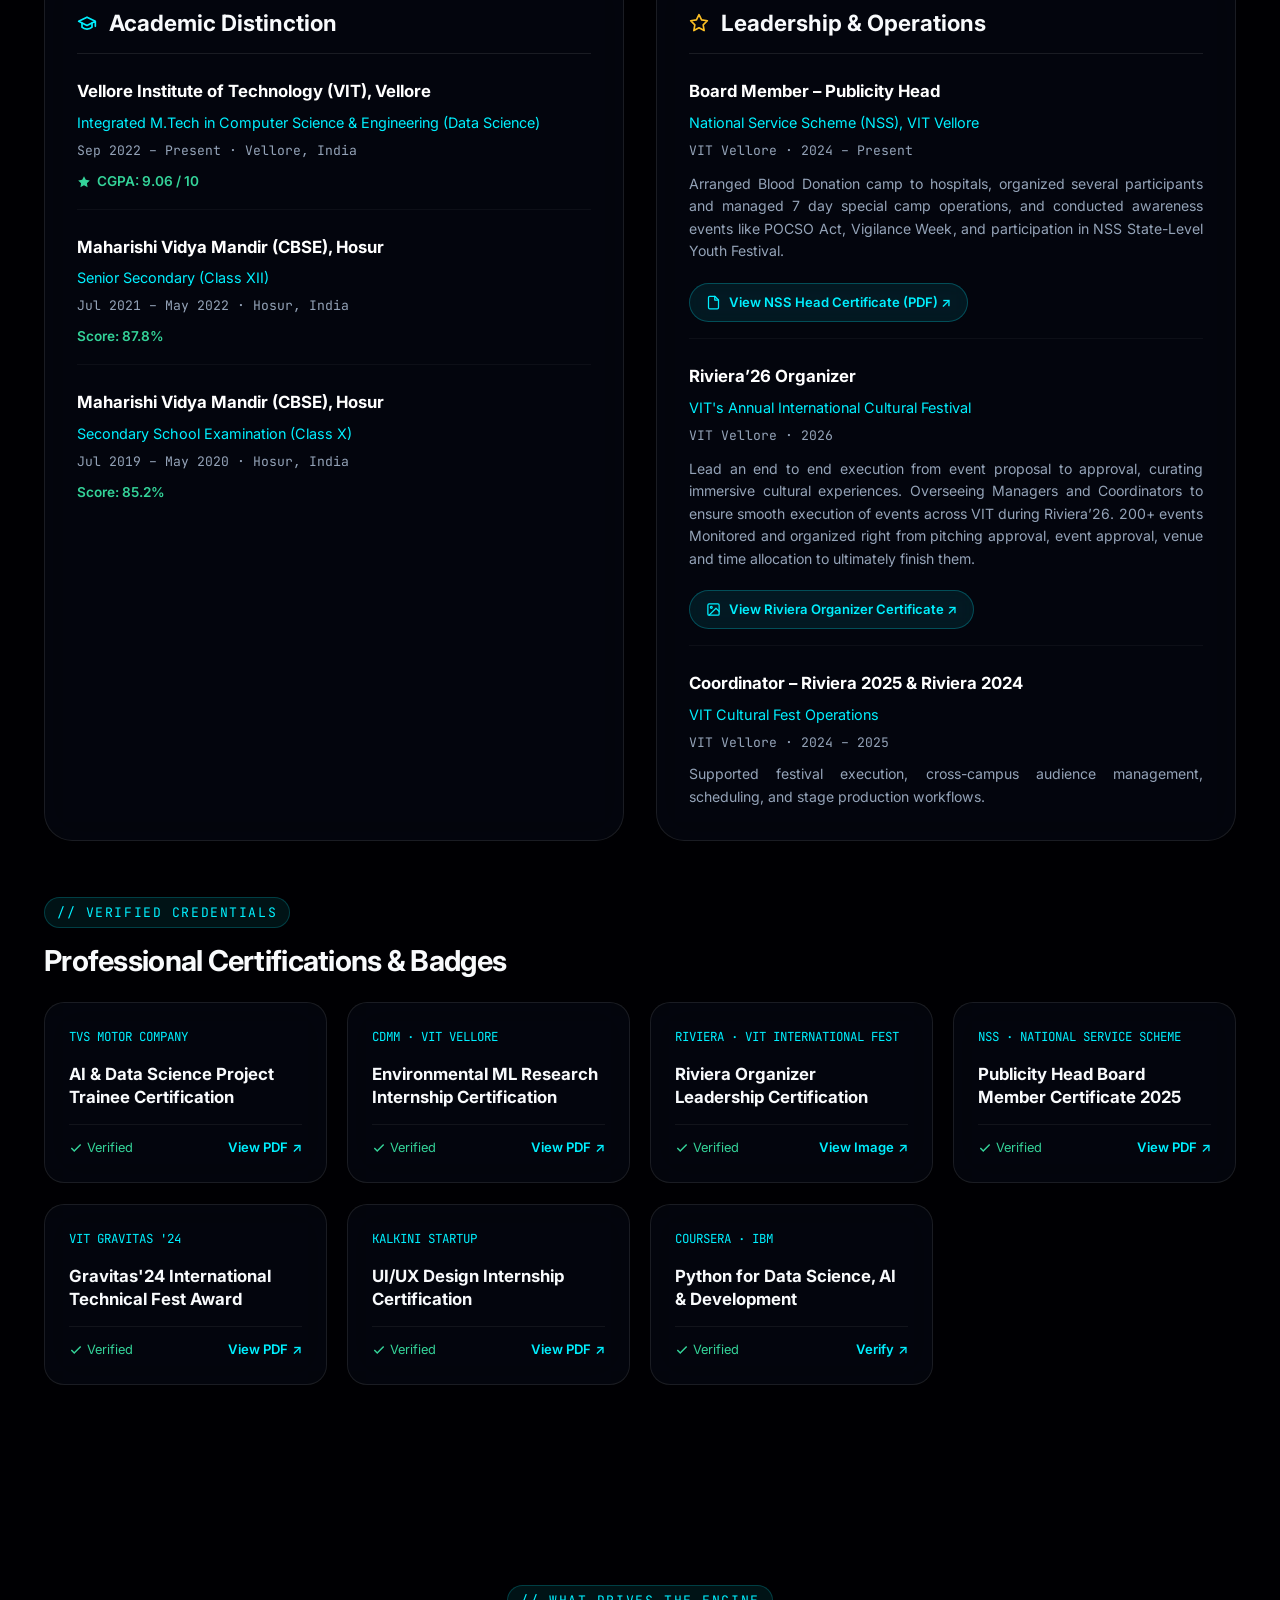
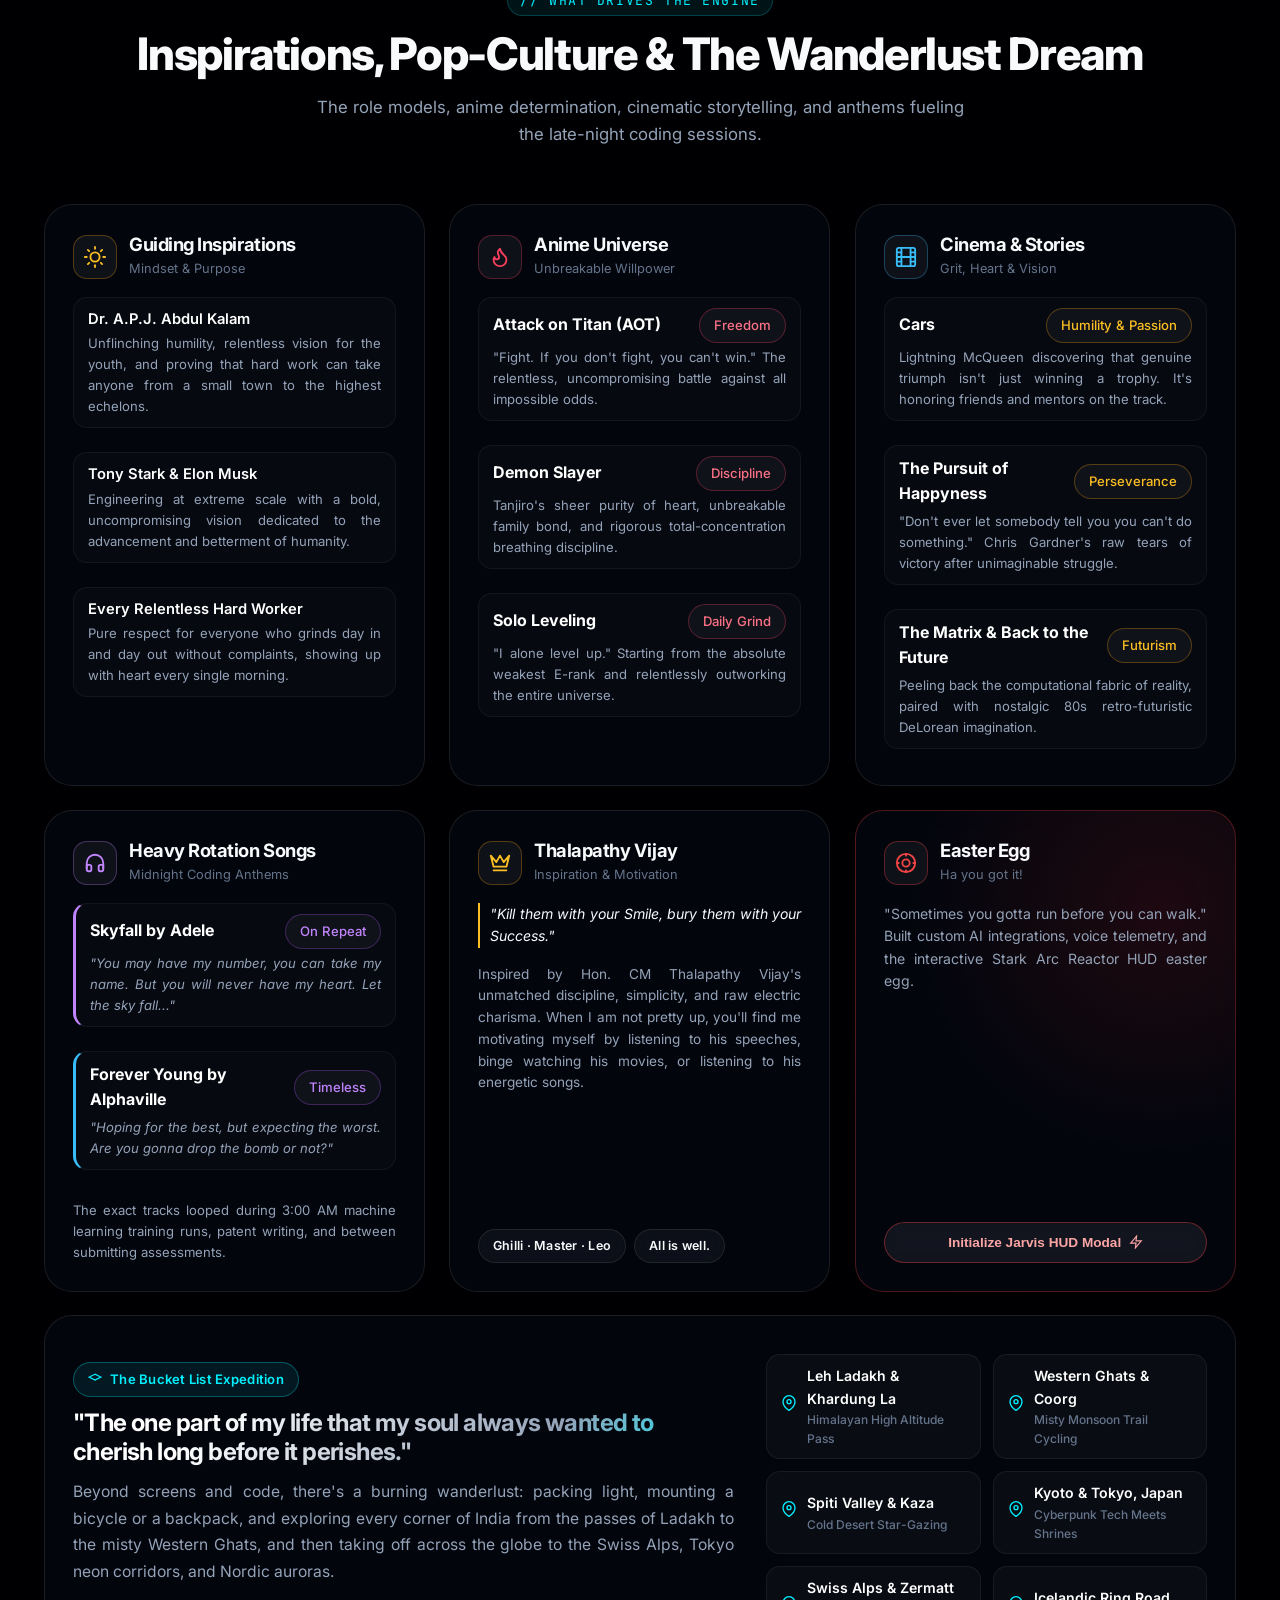
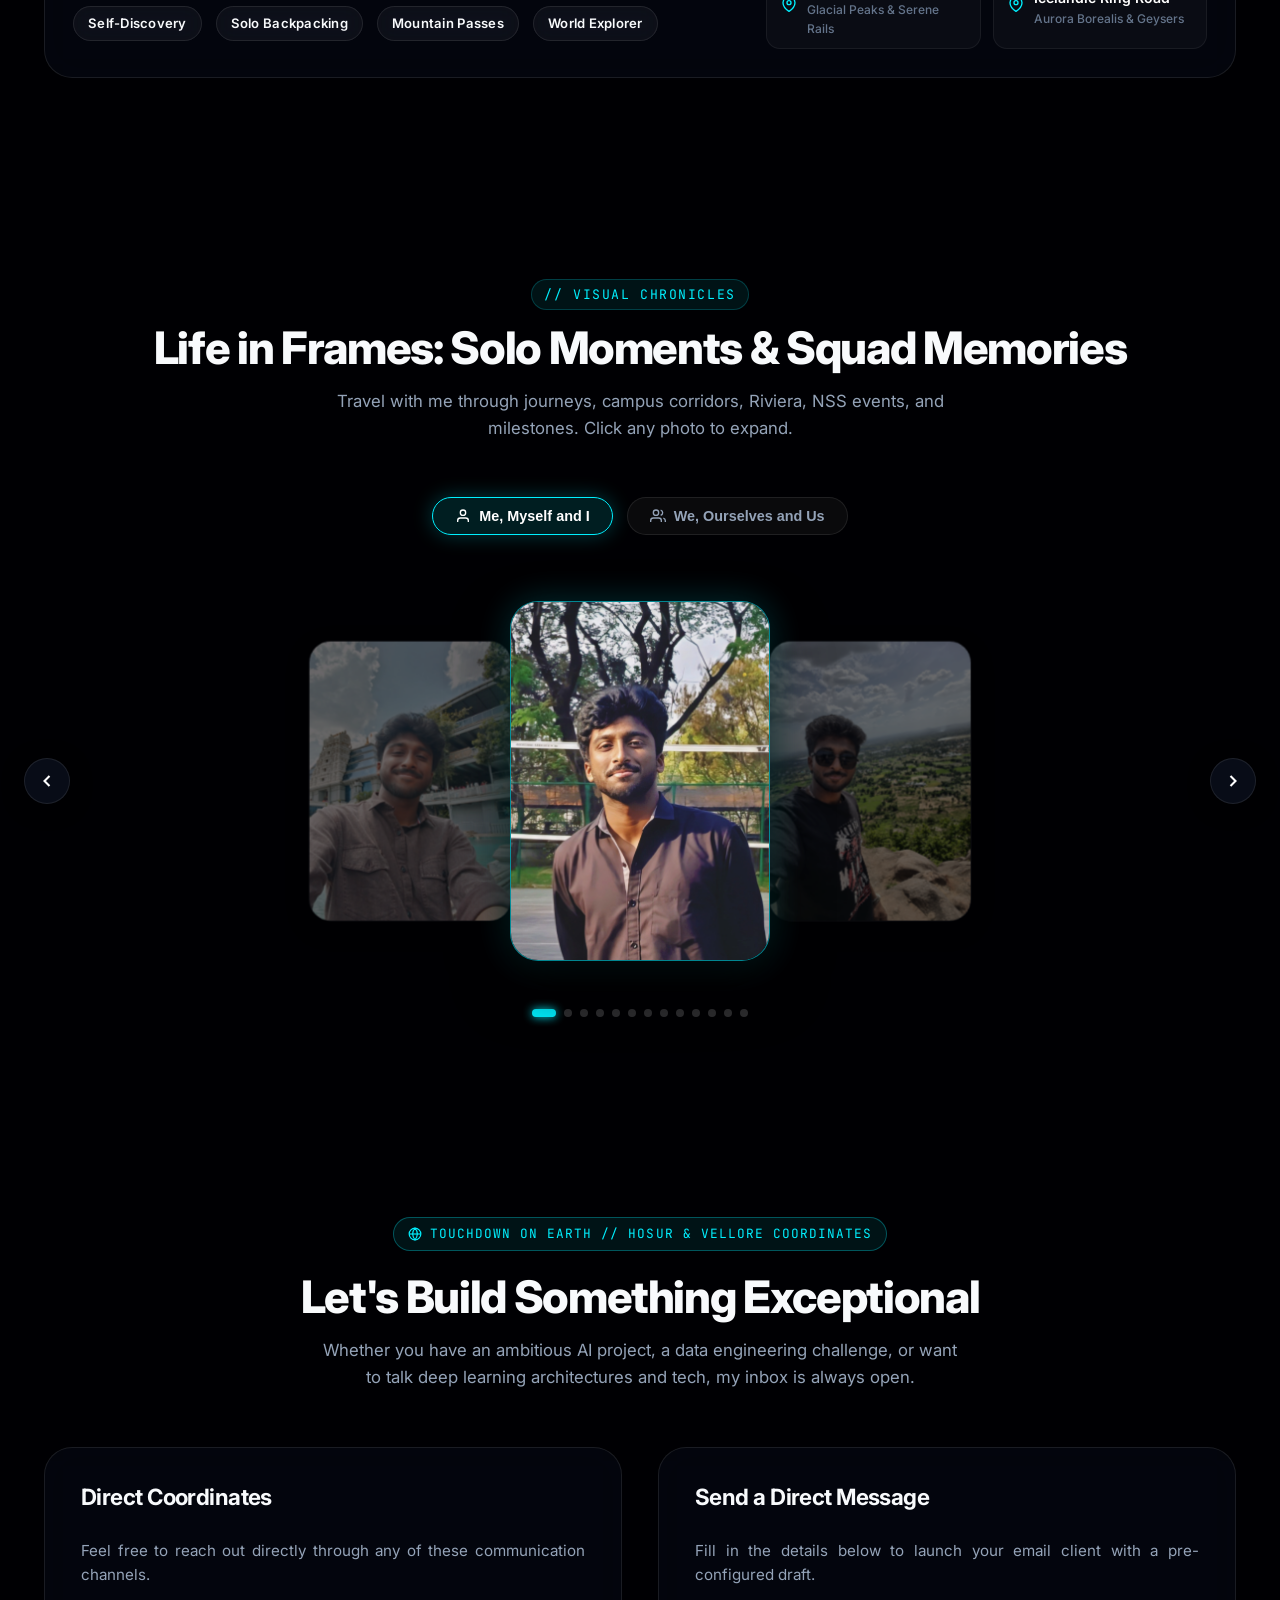
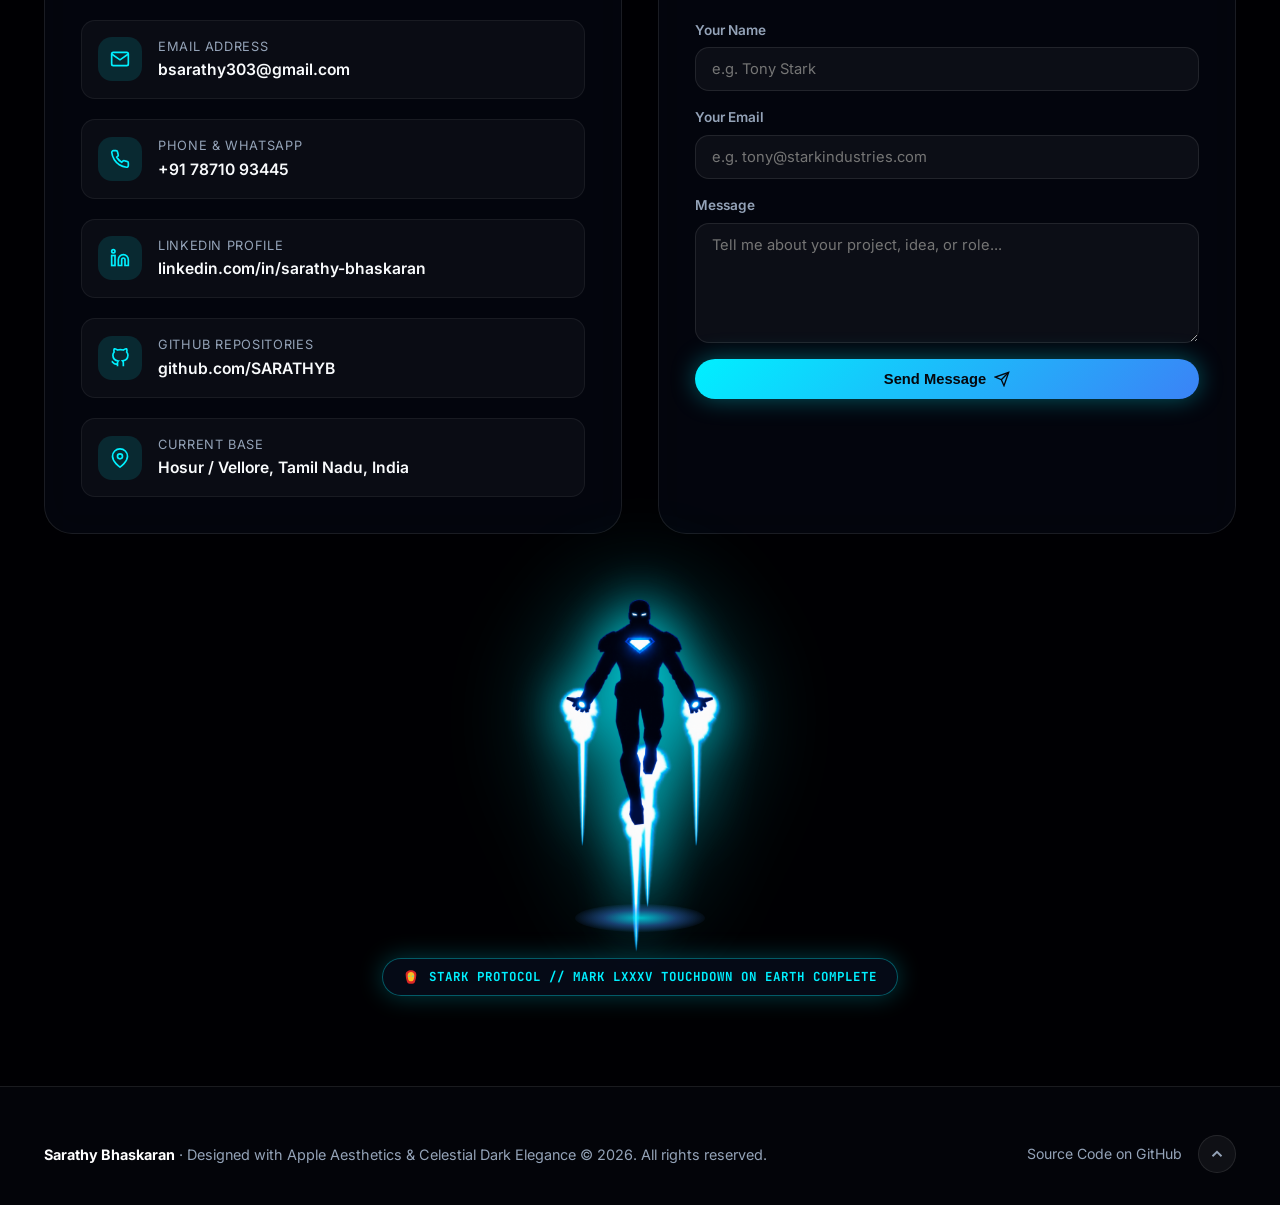
==== commit 04bdad52: "Update gallery images in index.html" ====
--- a/index.html
+++ b/index.html
@@ -1808,31 +1808,31 @@
                 </div>
 
                 <div class="gallery-card">
+                  <img src="assets/Group/With Sheetal.jpeg" alt="With Sheetal" class="gallery-img" loading="lazy" />
+                </div>
+
+                <div class="gallery-card">
+                  <img src="assets/Group/WhatsApp Image 2026-10-29 at 21.55.03.jpeg" alt="Group memory" class="gallery-img" loading="lazy" />
+                </div>
+
+                <div class="gallery-card">
+                  <img src="assets/Group/IMG_20250202_194902.jpg" alt="NSS Camp Special Drive" class="gallery-img" loading="lazy" />
+                </div>
+
+                <div class="gallery-card">
+                  <img src="assets/Group/IMG_20241010_135738.jpg" alt="Blood Donation Drive Team" class="gallery-img" loading="lazy" />
+                </div>
+
+                <div class="gallery-card">
+                  <img src="assets/Group/IMG-20240121-WA0008.jpg" alt="Squad Meetup" class="gallery-img" loading="lazy" />
+                </div>
+
+                <div class="gallery-card">
+                  <img src="assets/Group/IMG-20230901-WA0022.jpg" alt="First Year Brotherhood" class="gallery-img" loading="lazy" />
+                </div>
+
+                <div class="gallery-card">
                   <img src="assets/Group/IMG_20250705_161306.jpg" alt="Campus Fest Memories" class="gallery-img" loading="lazy" />
-                </div>
-
-                <div class="gallery-card">
-                  <img src="assets/Group/With Sheetal.jpeg" alt="With Sheetal" class="gallery-img" loading="lazy" />
-                </div>
-
-                <div class="gallery-card">
-                  <img src="assets/Group/IMG_20250202_194902.jpg" alt="NSS Camp Special Drive" class="gallery-img" loading="lazy" />
-                </div>
-
-                <div class="gallery-card">
-                  <img src="assets/Group/IMG_20241010_135738.jpg" alt="Blood Donation Drive Team" class="gallery-img" loading="lazy" />
-                </div>
-
-                <div class="gallery-card">
-                  <img src="assets/Group/IMG-20240121-WA0008.jpg" alt="Squad Meetup" class="gallery-img" loading="lazy" />
-                </div>
-
-                <div class="gallery-card">
-                  <img src="assets/Group/IMG-20230901-WA0022.jpg" alt="First Year Brotherhood" class="gallery-img" loading="lazy" />
-                </div>
-
-                <div class="gallery-card">
-                  <img src="assets/Group/WhatsApp Image 2026-10-29 at 21.55.03.jpeg" alt="Group memory" class="gallery-img" loading="lazy" />
                 </div>
 
                 <div class="gallery-card">
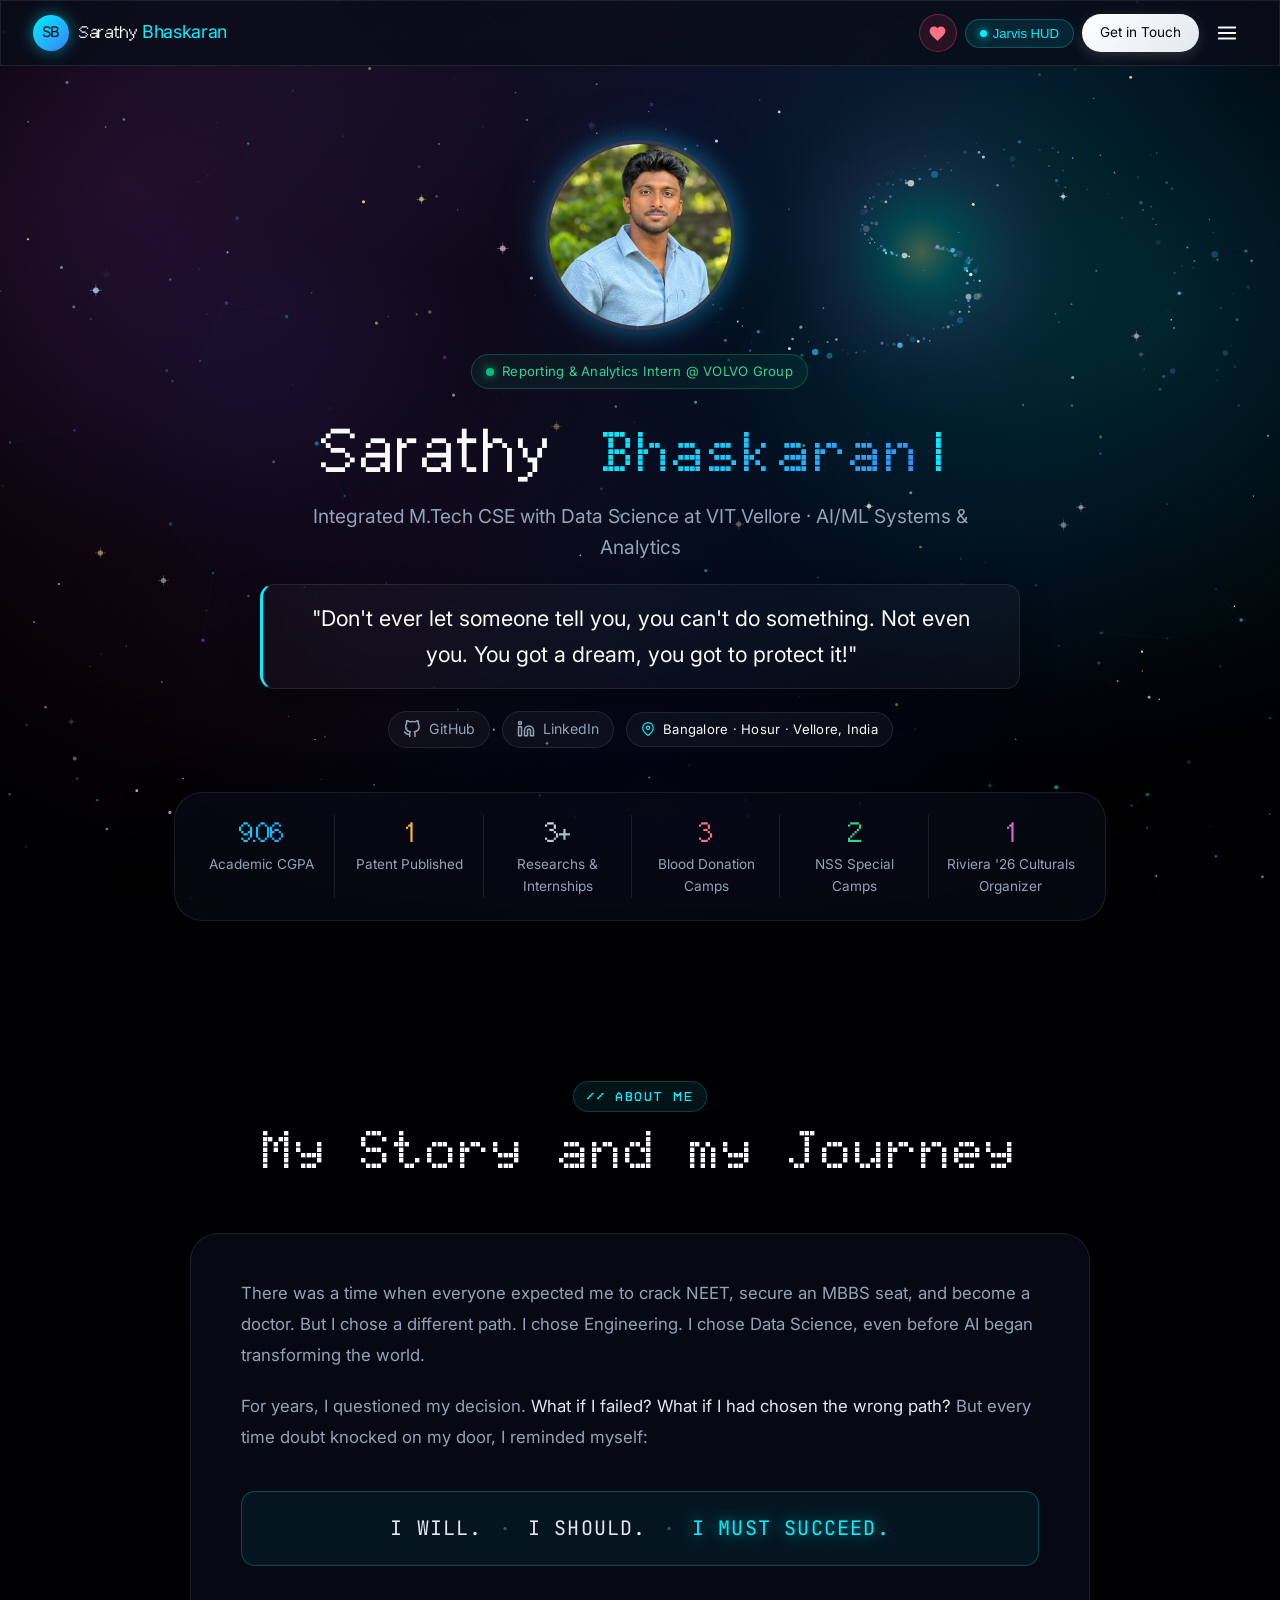
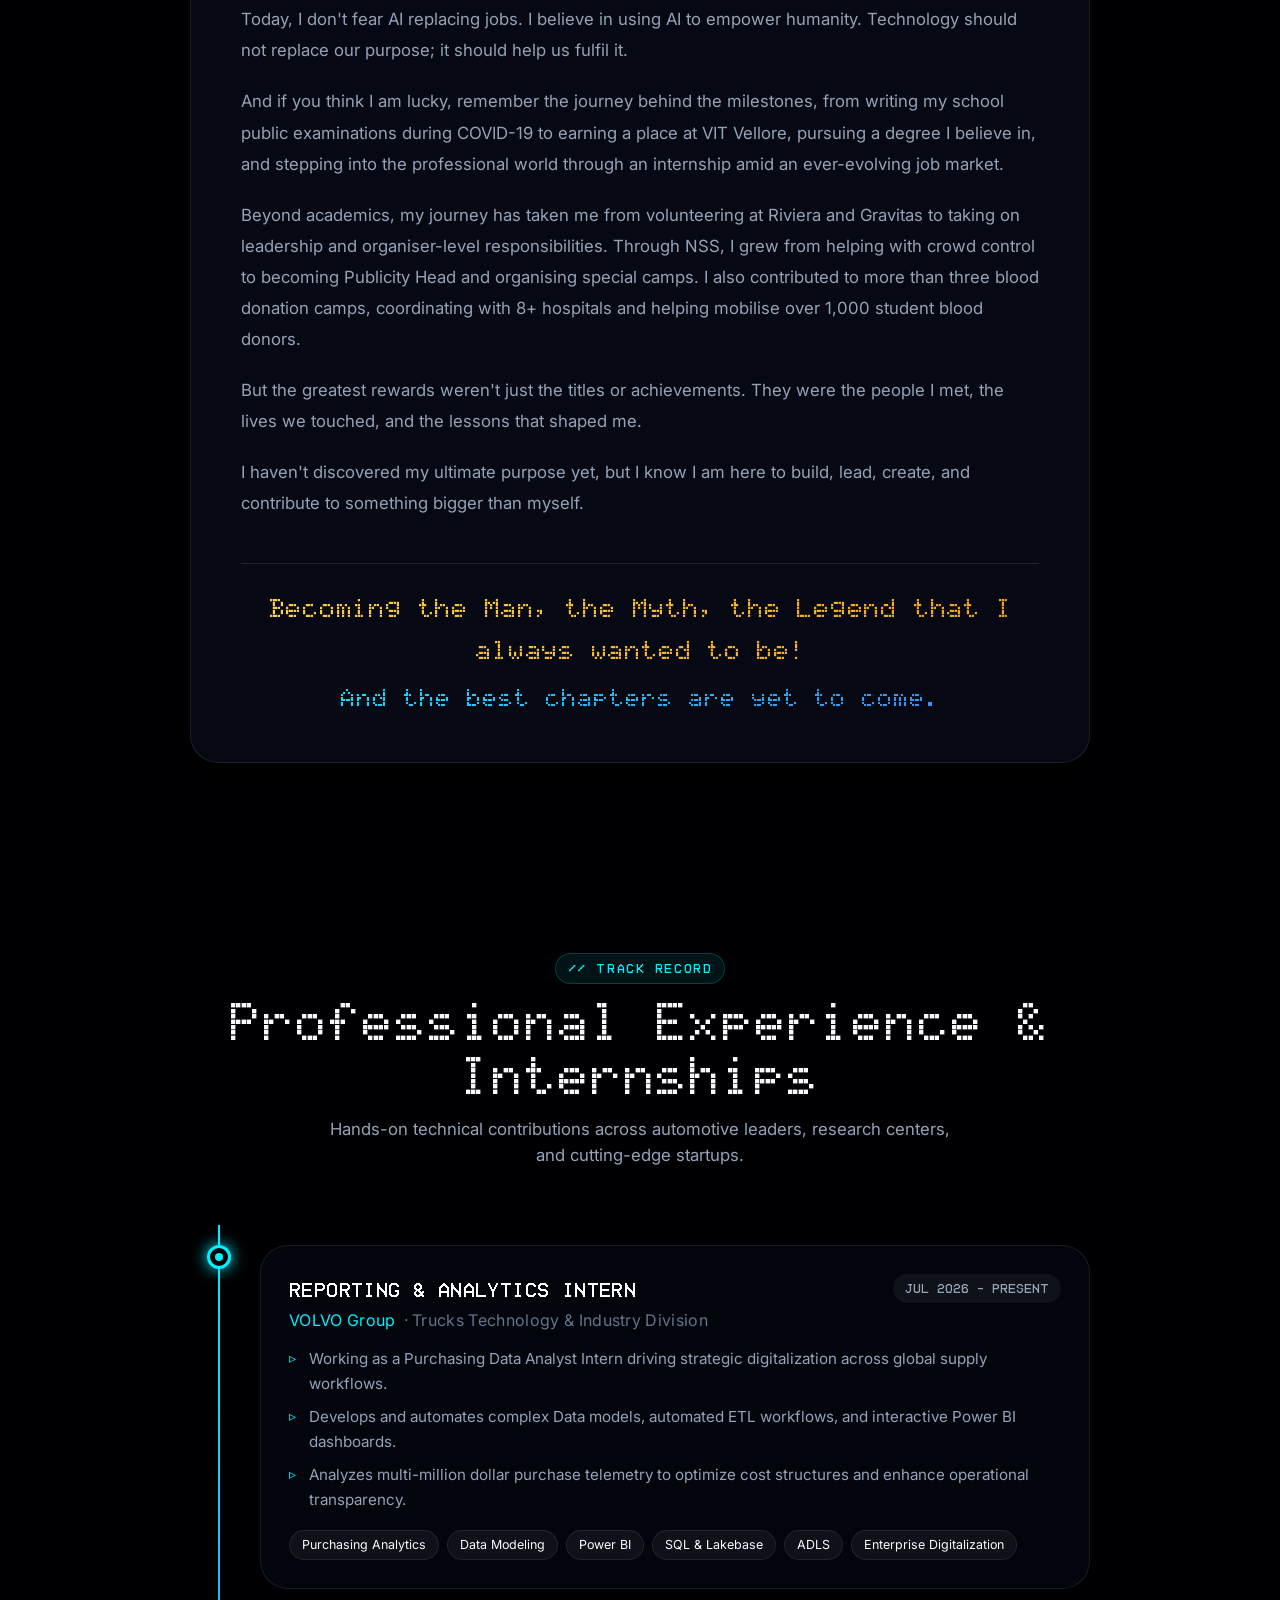
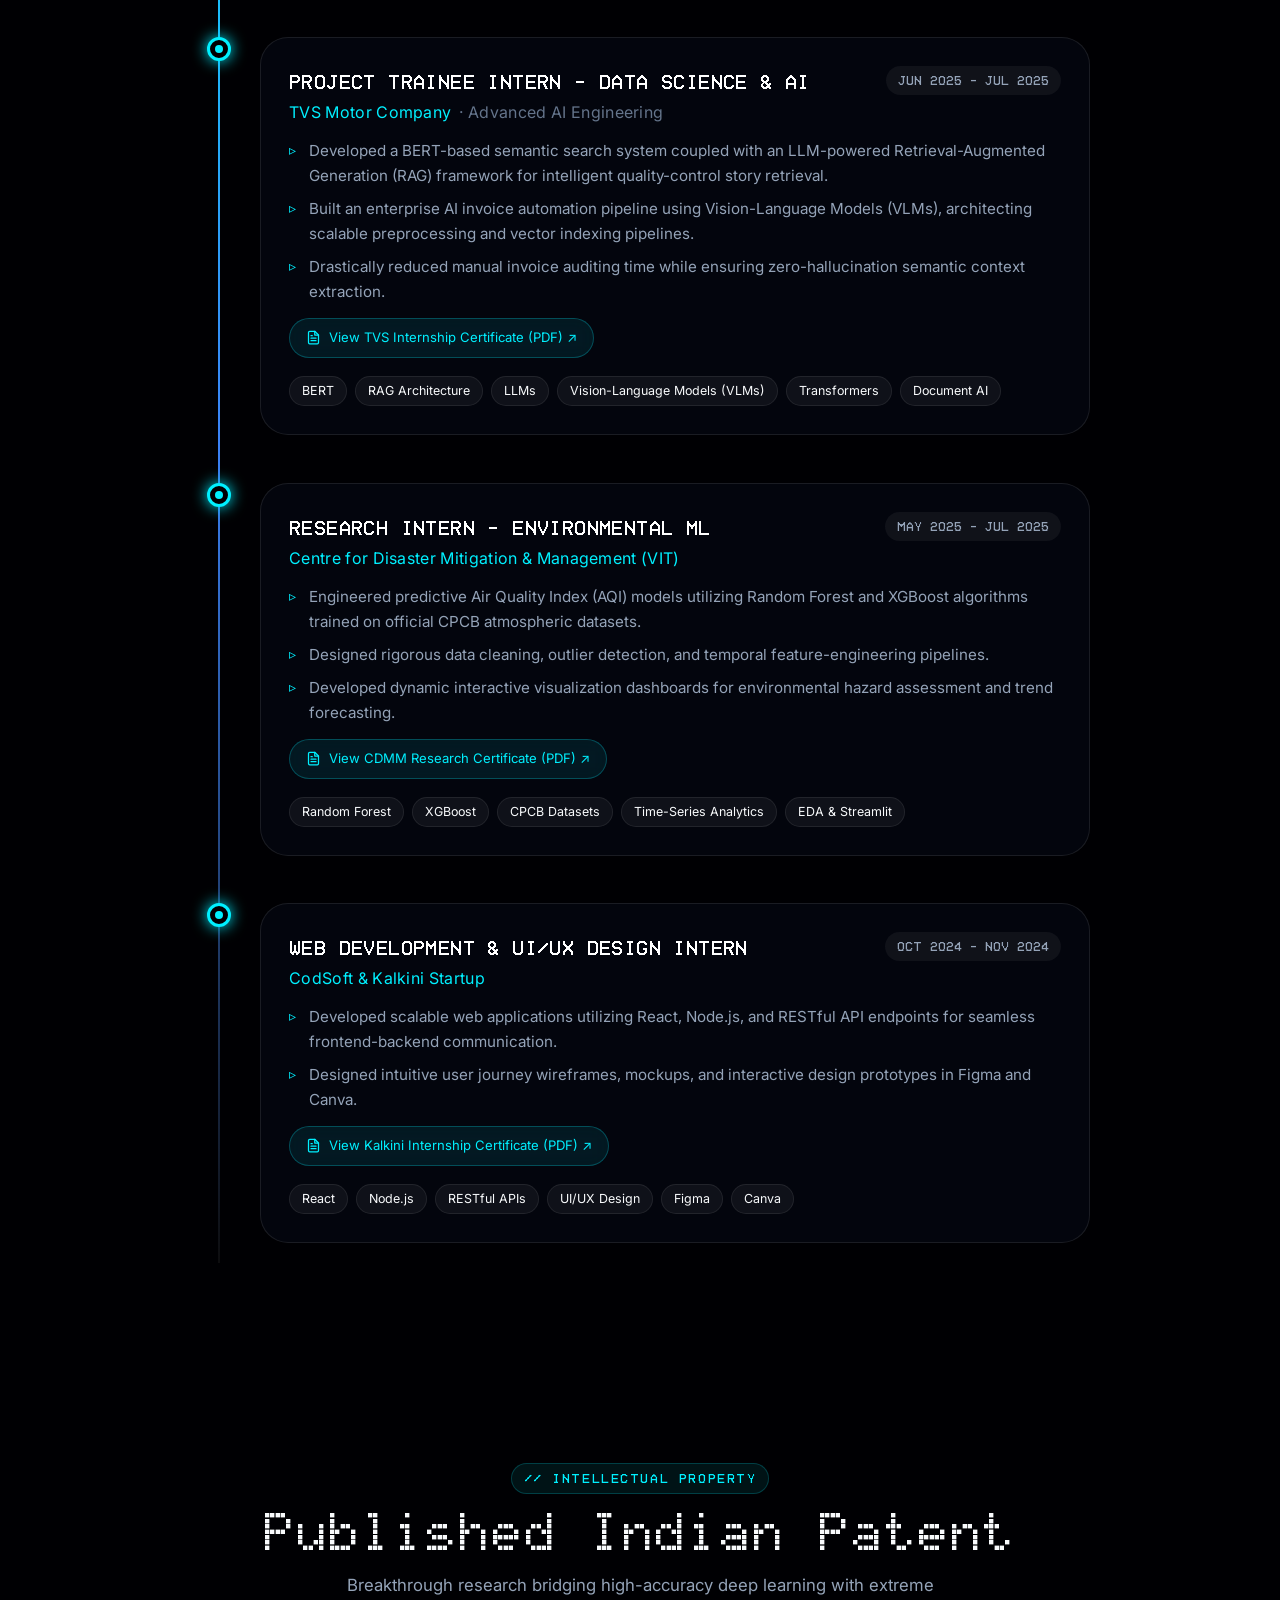
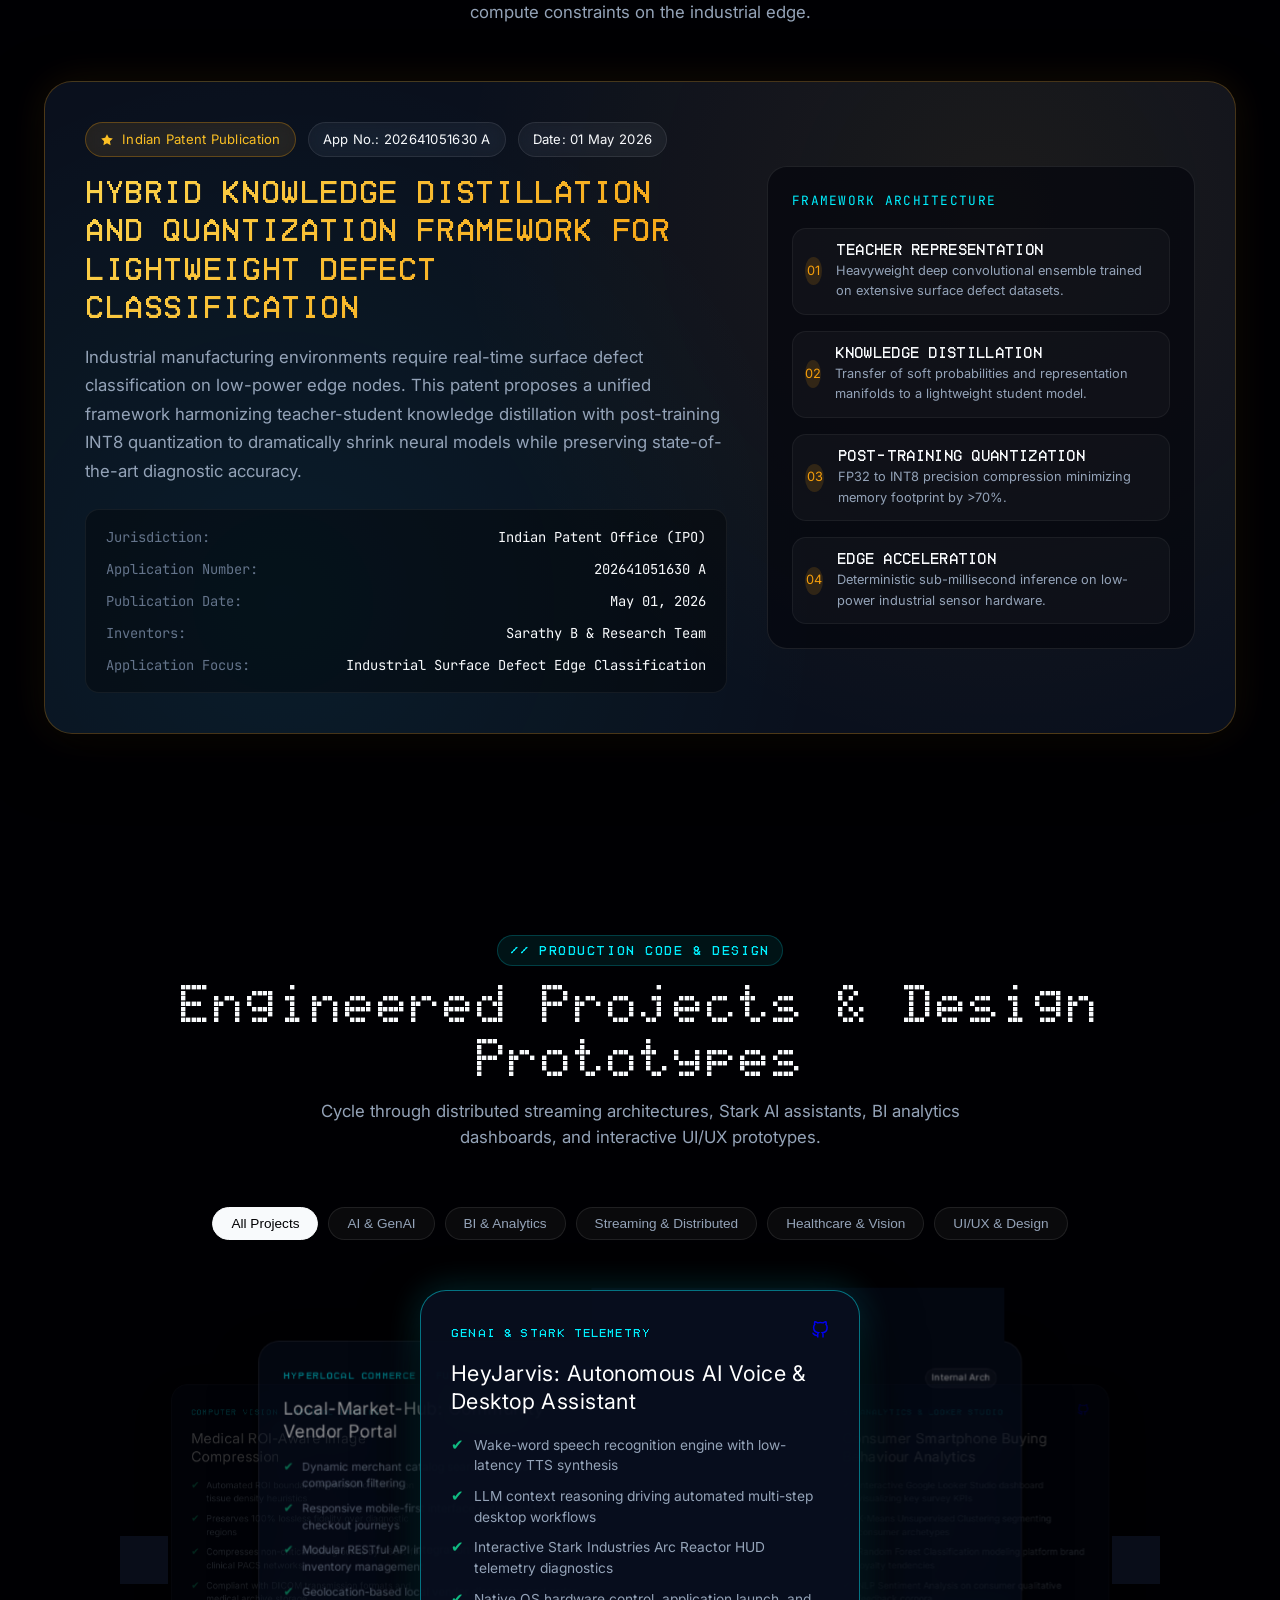
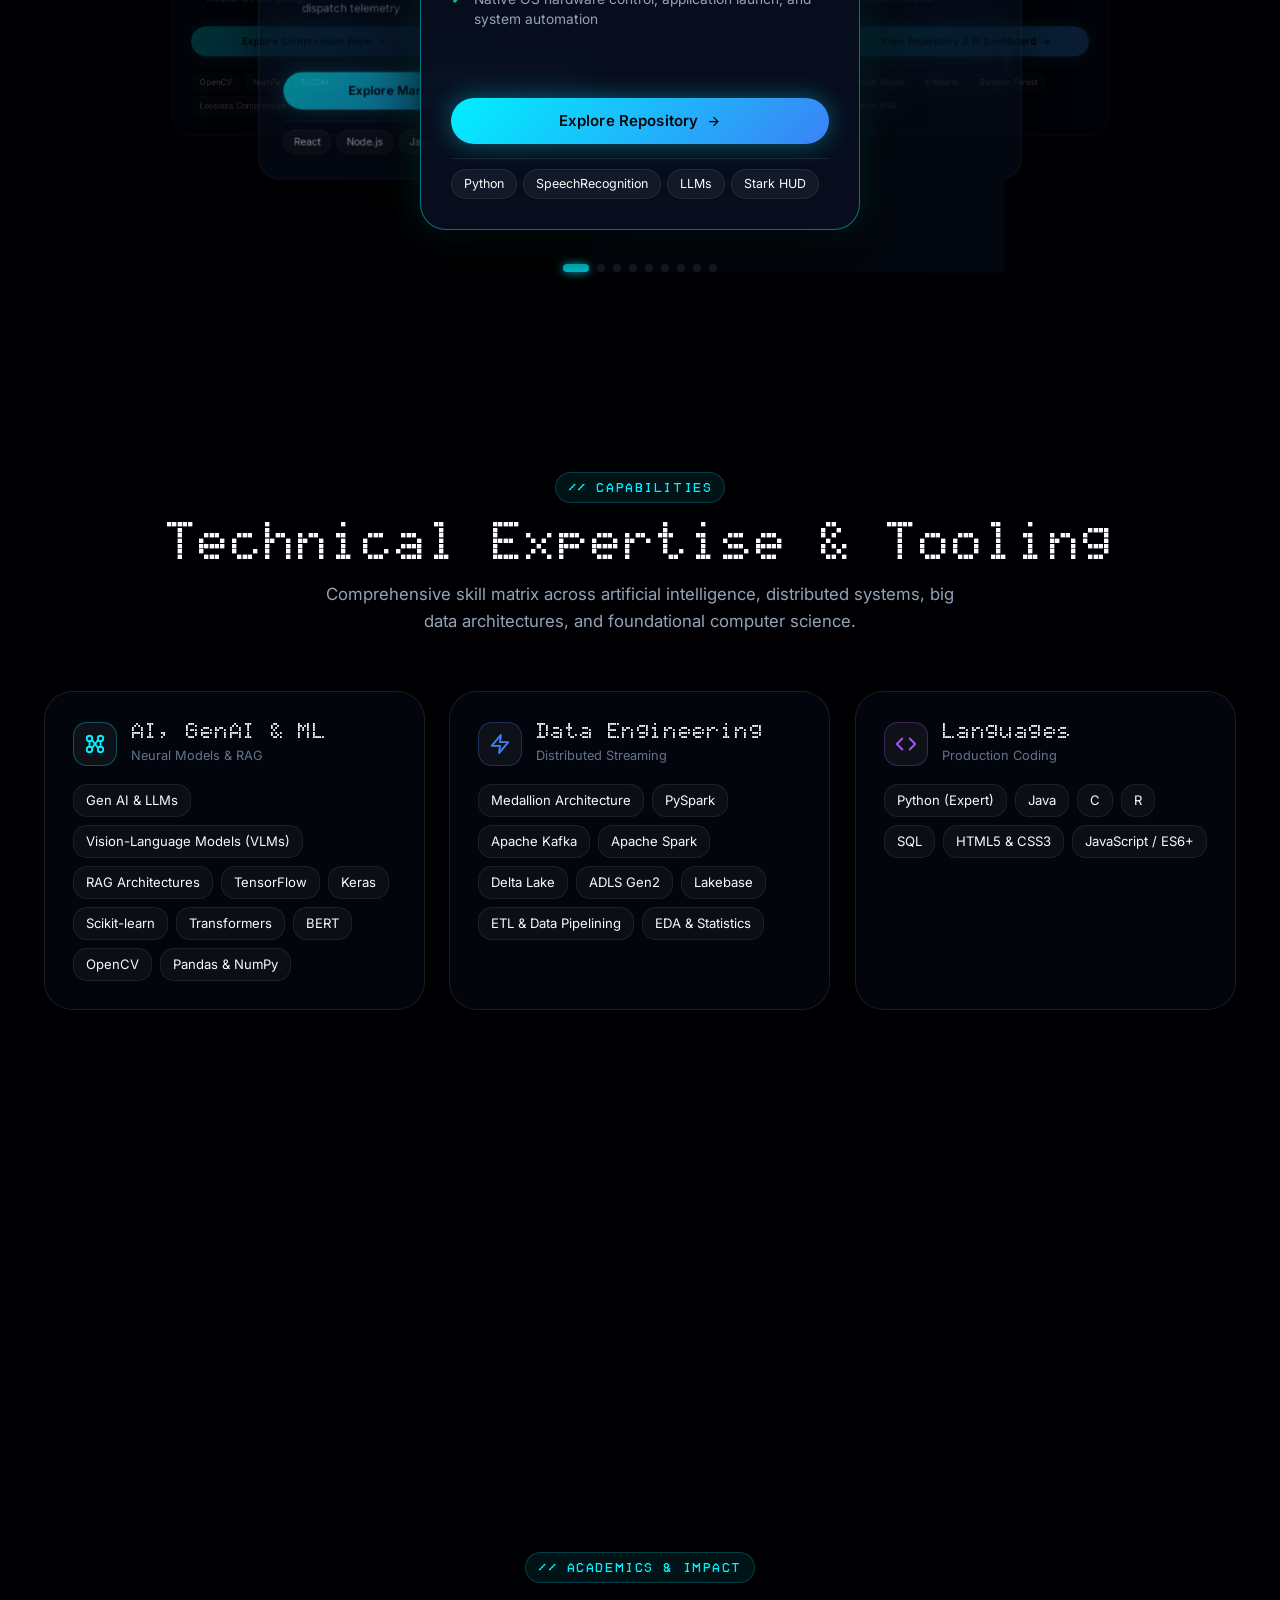
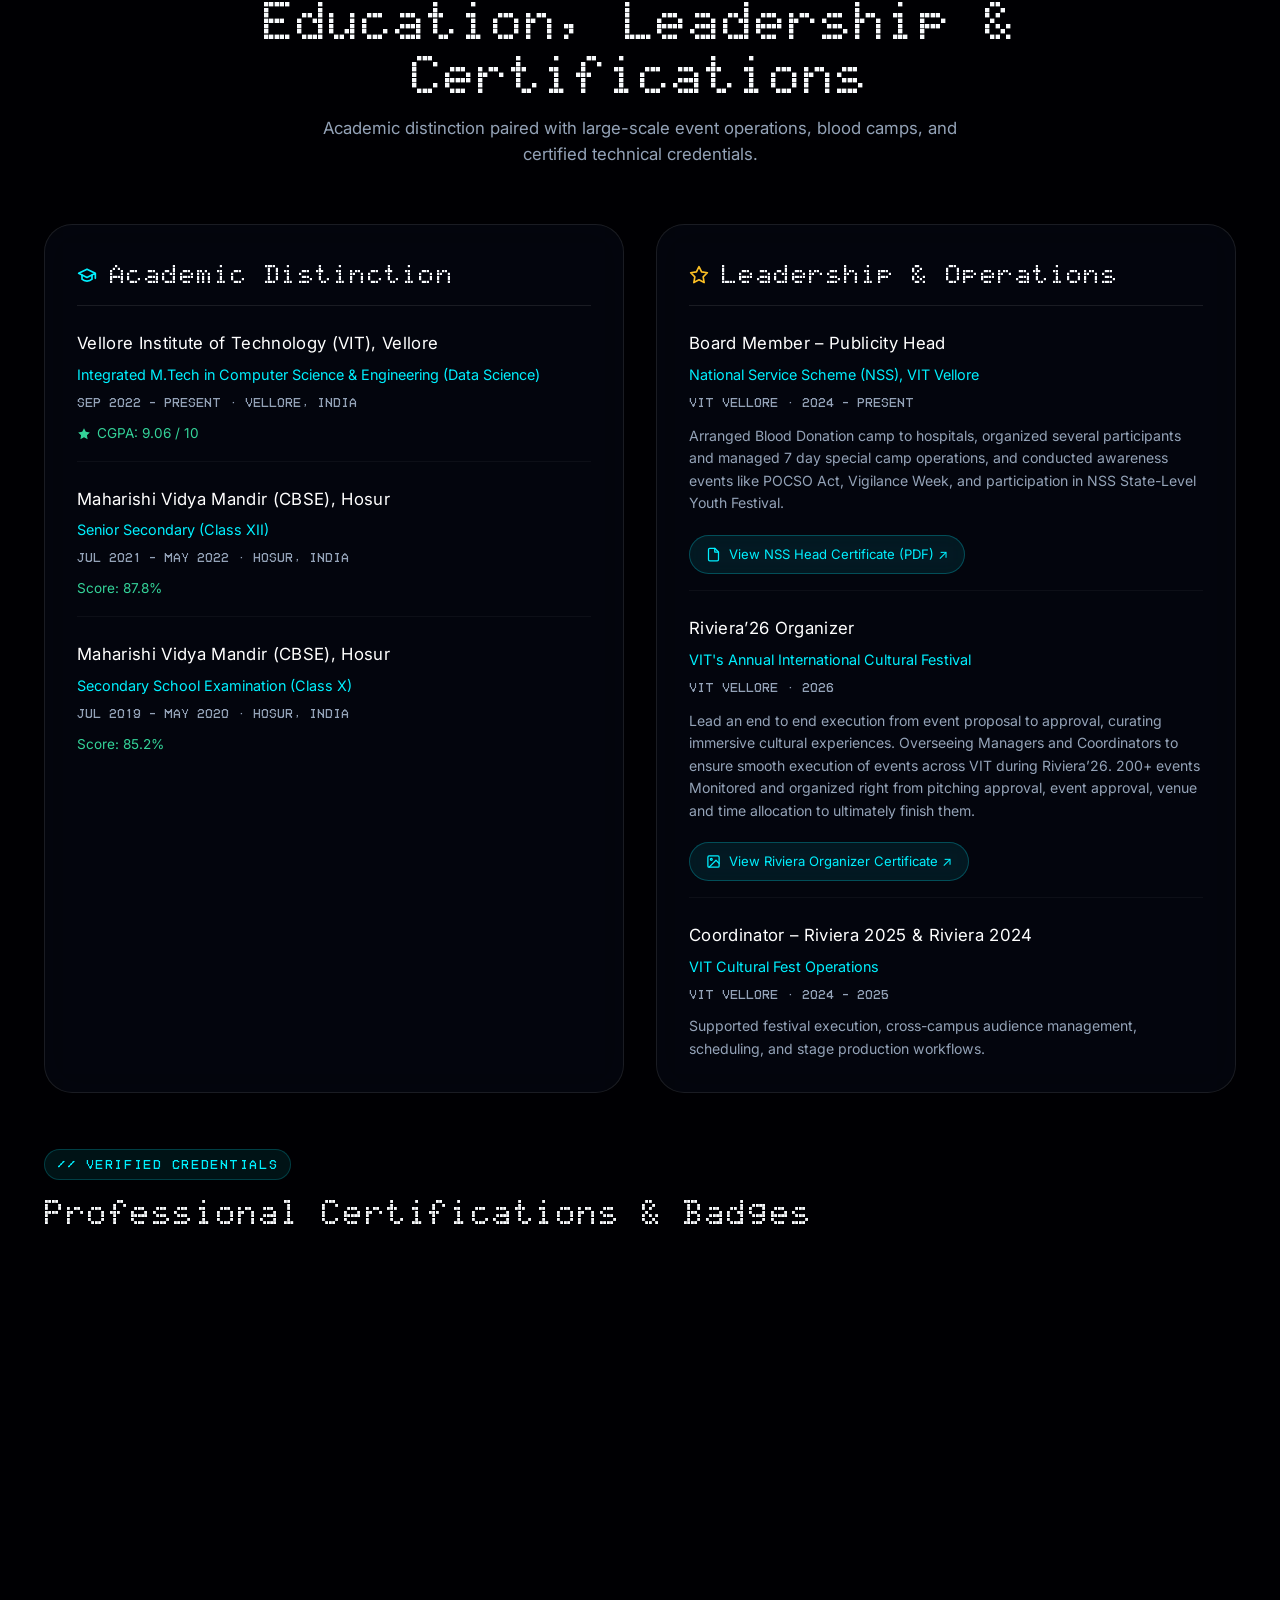
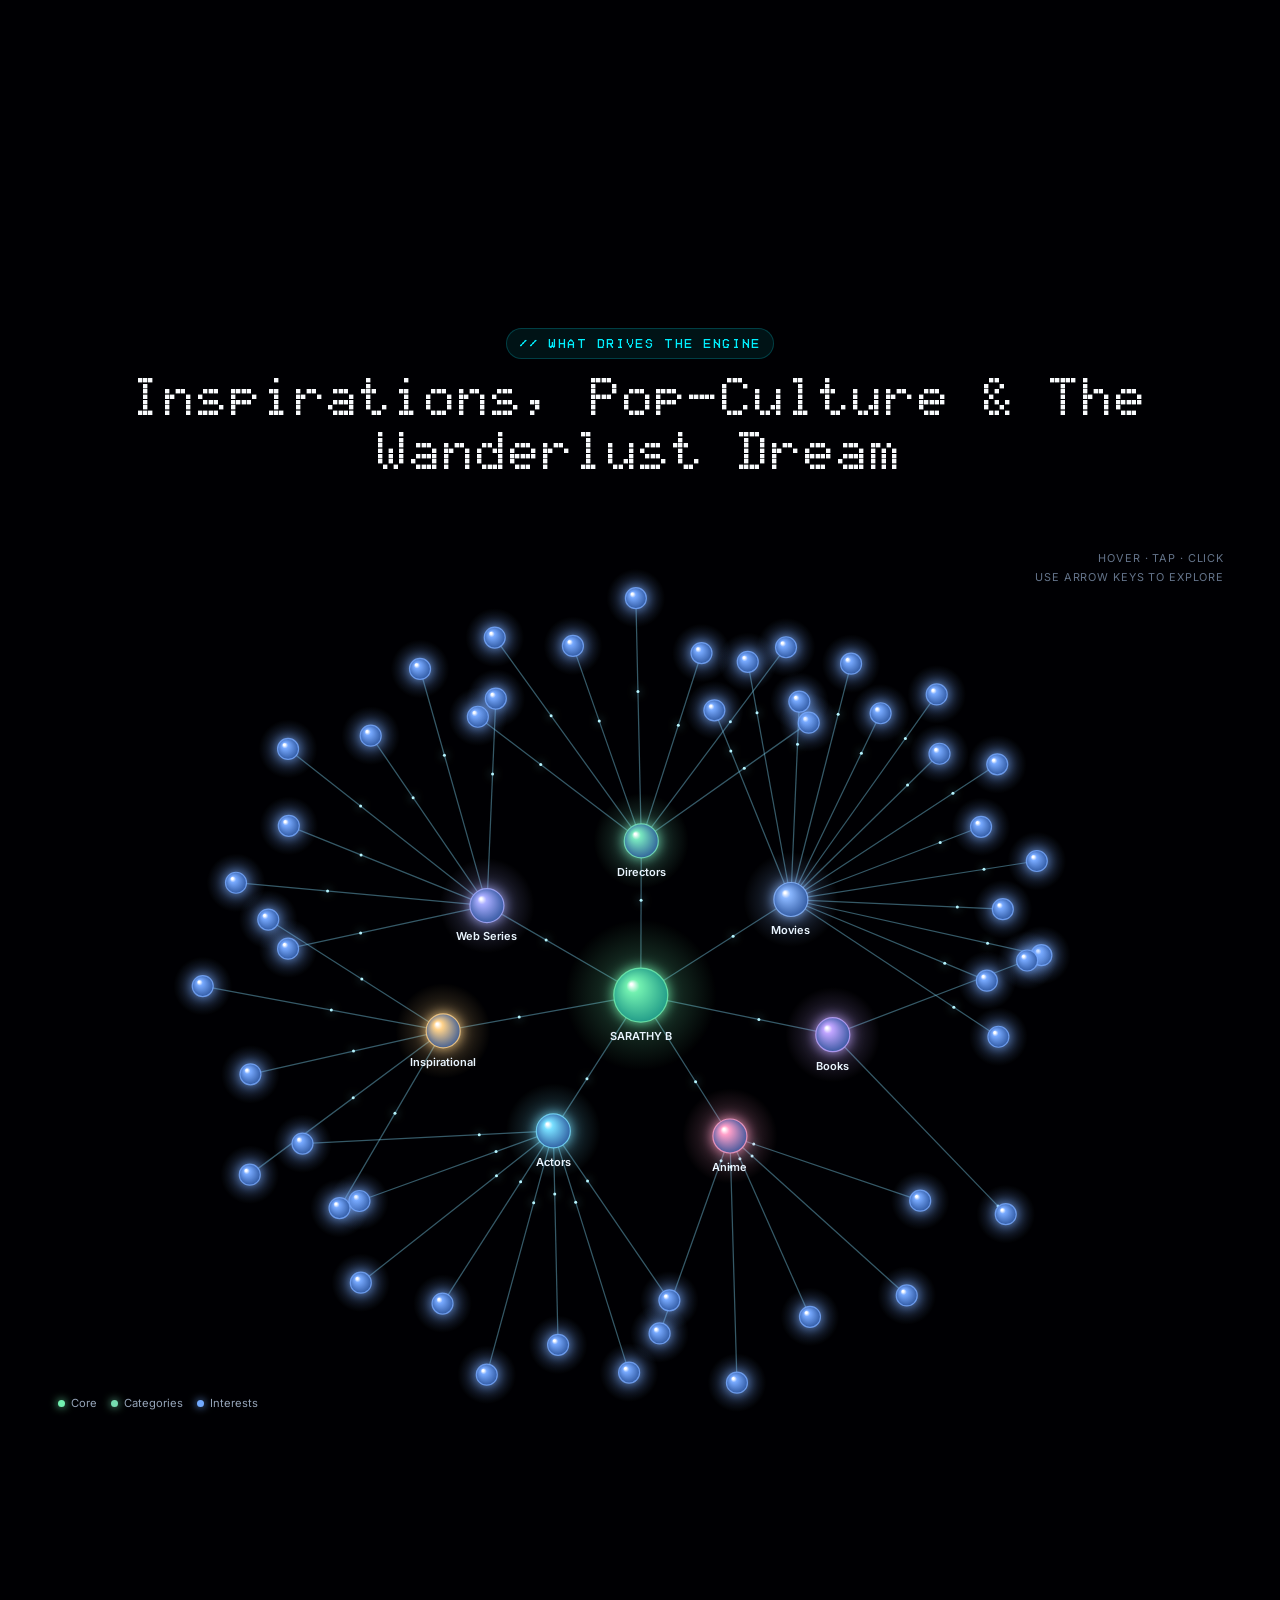
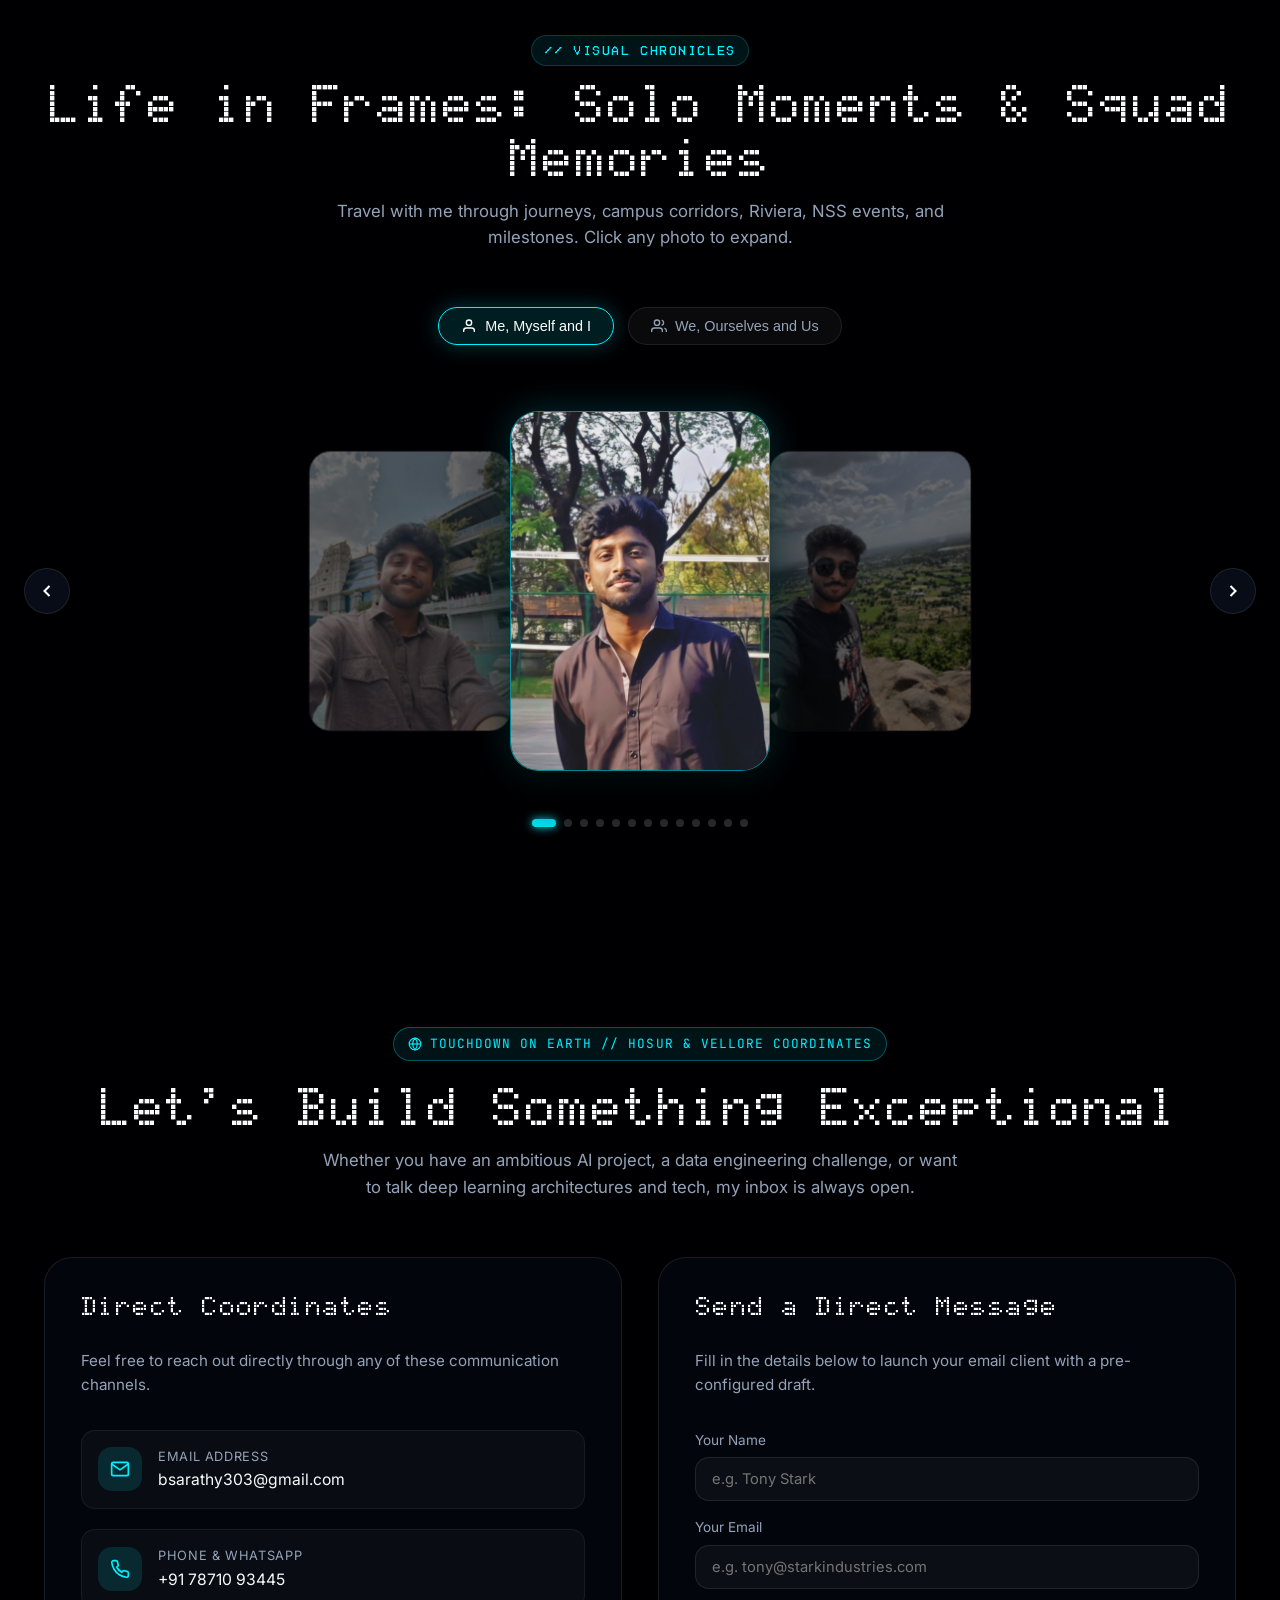
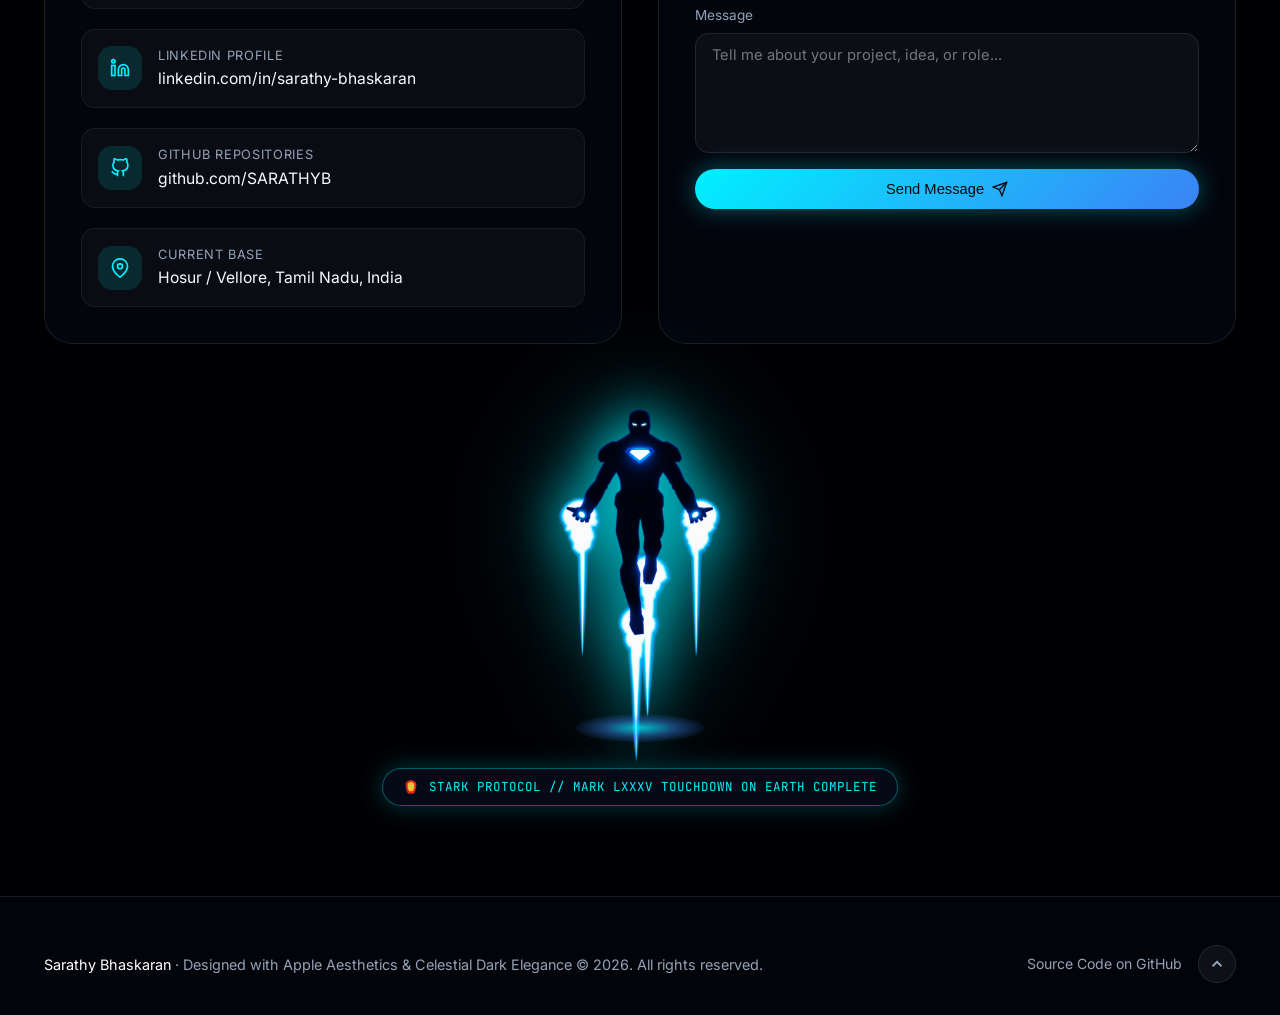
==== commit d2b2e493: "Update portfolio interactions and typography Co-authored-by: Copilot <223556219+Copilot@users.norepl" ====
--- a/index.html
+++ b/index.html
@@ -43,7 +43,7 @@
   <header class="navbar">
     <a href="#hero" class="nav-brand">
       <div class="nav-logo-badge">SB</div>
-      <div class="nav-brand-text">Sarathy <span>Bhaskaran</span></div>
+      <div class="nav-brand-text"><span class="arcade-classic">Sarathy</span> <span>Bhaskaran</span></div>
     </a>
 
     <ul class="nav-links">
@@ -59,13 +59,10 @@
     </ul>
 
     <div class="nav-actions">
-      <!-- Interactive Like Counter in Ribbon -->
-      <button type="button" class="btn-nav-like like-trigger-btn" title="Love this portfolio? Hit Like!">
-        <svg class="like-heart-icon" width="16" height="16" viewBox="0 0 24 24" fill="currentColor">
+      <button type="button" class="btn-nav-like like-trigger-btn" aria-label="Like this portfolio" title="Like this portfolio">
+        <svg class="like-heart-icon" width="19" height="19" viewBox="0 0 24 24" fill="currentColor" aria-hidden="true">
           <path d="M12 21.35l-1.45-1.32C5.4 15.36 2 12.28 2 8.5 2 5.42 4.42 3 7.5 3c1.74 0 3.41.81 4.5 2.09C13.09 3.81 14.76 3 16.5 3 19.58 3 22 5.42 22 8.5c0 3.78-3.4 6.86-8.55 11.54L12 21.35z"/>
         </svg>
-        <span>Like</span>
-        <span class="like-count-num">142</span>
       </button>
 
       <button type="button" class="btn-easter-egg trigger-jarvis-hud" title="Launch Jarvis Arc Reactor HUD">
@@ -102,11 +99,11 @@
         
         <!-- Photo Centered on Top (No floating bubbles, spacious and clean) -->
         <div class="hero-avatar-center reveal">
-          <button type="button" class="hero-avatar-ring" aria-label="Show Arc Reactor effect" aria-pressed="false">
+          <button type="button" class="hero-avatar-ring is-reactor" aria-label="Arc Reactor effect playing" aria-pressed="true">
             <div class="hero-avatar-inner">
               <img src="assets/Sarathy.jpeg" alt="Sarathy Bhaskaran - AI & Data Science Engineer" />
             </div>
-            <div class="hero-avatar-glow"></div>
+            <span class="hero-avatar-glow" aria-hidden="true"></span>
             <span class="hero-avatar-reactor" aria-hidden="true">
               <span class="hero-avatar-reactor-core">
                 <span class="hero-avatar-reactor-inner"></span>
@@ -124,8 +121,8 @@
         </div>
 
         <!-- Full Name in a Single Line (No wrapping) -->
-        <h1 class="hero-title hero-title-centered reveal reveal-delay-1">
-          Sarathy <span class="gradient-cyan">Bhaskaran</span>
+        <h1 class="hero-title hero-title-centered reveal reveal-delay-1" aria-label="Sarathy Bhaskaran">
+          <span class="arcade-classic">Sarathy</span> <span class="gradient-cyan">Bhaskaran</span>
         </h1>
 
         <p class="hero-role-subtitle reveal reveal-delay-2">
@@ -1371,315 +1368,28 @@
     </section>
 
     <!-- ==========================================================================
-         INSPIRATIONS, ANIME, CINEMA & SOUNDTRACKS (POP CULTURE BENTO)
+         COSMIC INSPIRATION NETWORK
          ========================================================================== -->
     <section id="passions">
       <div class="container">
         <div class="section-header reveal">
           <div class="section-tag">// WHAT DRIVES THE ENGINE</div>
-          <h2 class="section-title">Inspirations, Pop-Culture & The Wanderlust Dream</h2>
-          <p class="section-description">
-            The role models, anime determination, cinematic storytelling, and anthems fueling the late-night coding sessions.
-          </p>
-        </div>
-
-        <div class="inspiration-bento">
-
-          <!-- 1. Inspirations: Abdul Kalam, Tony Stark / Elon Musk, Hard Workers -->
-          <div class="inspiration-card interactive-card reveal">
-            <div class="inspiration-header">
-              <div class="inspiration-icon" style="color: #fbbf24; border-color: rgba(245, 158, 11, 0.3);">
-                <svg width="22" height="22" viewBox="0 0 24 24" fill="none" stroke="currentColor" stroke-width="2" stroke-linecap="round" stroke-linejoin="round"><circle cx="12" cy="12" r="5"></circle><line x1="12" y1="1" x2="12" y2="3"></line><line x1="12" y1="21" x2="12" y2="23"></line><line x1="4.22" y1="4.22" x2="5.64" y2="5.64"></line><line x1="18.36" y1="18.36" x2="19.78" y2="19.78"></line><line x1="1" y1="12" x2="3" y2="12"></line><line x1="21" y1="12" x2="23" y2="12"></line><line x1="4.22" y1="19.78" x2="5.64" y2="18.36"></line><line x1="18.36" y1="5.64" x2="19.78" y2="4.22"></line></svg>
-              </div>
-              <div>
-                <h3 style="font-size: 1.15rem; font-weight: 700;">Guiding Inspirations</h3>
-                <span style="font-size: 0.8rem; color: var(--text-dim);">Mindset & Purpose</span>
-              </div>
-            </div>
-
-            <div class="inspiration-item">
-              <div style="font-weight: 600; color: #fff; font-size: 0.92rem;">Dr. A.P.J. Abdul Kalam</div>
-              <p style="color: var(--text-muted); font-size: 0.82rem; margin-top: 2px;">
-                Unflinching humility, relentless vision for the youth, and proving that hard work can take anyone from a small town to the highest echelons.
-              </p>
-            </div>
-
-            <div class="inspiration-item">
-              <div style="font-weight: 600; color: #fff; font-size: 0.92rem;">Tony Stark & Elon Musk</div>
-              <p style="color: var(--text-muted); font-size: 0.82rem; margin-top: 2px;">
-                Engineering at extreme scale with a bold, uncompromising vision dedicated to the advancement and betterment of humanity.
-              </p>
-            </div>
-
-            <div class="inspiration-item">
-              <div style="font-weight: 600; color: #fff; font-size: 0.92rem;">Every Relentless Hard Worker</div>
-              <p style="color: var(--text-muted); font-size: 0.82rem; margin-top: 2px;">
-                Pure respect for everyone who grinds day in and day out without complaints, showing up with heart every single morning.
-              </p>
-            </div>
-          </div>
-
-          <!-- 2. Anime: AOT, Demon Slayer, Solo Leveling -->
-          <div class="inspiration-card interactive-card reveal reveal-delay-1">
-            <div class="inspiration-header">
-              <div class="inspiration-icon" style="color: #f43f5e; border-color: rgba(244, 63, 94, 0.3);">
-                <!-- Sword / Flame SVG -->
-                <svg width="22" height="22" viewBox="0 0 24 24" fill="none" stroke="currentColor" stroke-width="2" stroke-linecap="round" stroke-linejoin="round"><path d="M8.5 14.5A2.5 2.5 0 0 0 11 12c0-1.38-.5-2-1-3-1.072-2.143-.224-4.054 2-6 .5 2.5 2 4.9 4 6.5 2 1.6 3 3.5 3 5.5a7 7 0 1 1-14 0c0-1.153.433-2.294 1-3a2.5 2.5 0 0 0 2.5 2.5z"></path></svg>
-              </div>
-              <div>
-                <h3 style="font-size: 1.15rem; font-weight: 700;">Anime Universe</h3>
-                <span style="font-size: 0.8rem; color: var(--text-dim);">Unbreakable Willpower</span>
-              </div>
-            </div>
-
-            <div class="inspiration-item">
-              <div style="display: flex; justify-content: space-between; align-items: center;">
-                <span style="font-weight: 700; color: #fff;">Attack on Titan (AOT)</span>
-                <span class="media-pill-tag anime-tag">Freedom</span>
-              </div>
-              <p style="color: var(--text-muted); font-size: 0.82rem; margin-top: 4px;">
-                "Fight. If you don't fight, you can't win." The relentless, uncompromising battle against all impossible odds.
-              </p>
-            </div>
-
-            <div class="inspiration-item">
-              <div style="display: flex; justify-content: space-between; align-items: center;">
-                <span style="font-weight: 700; color: #fff;">Demon Slayer</span>
-                <span class="media-pill-tag anime-tag">Discipline</span>
-              </div>
-              <p style="color: var(--text-muted); font-size: 0.82rem; margin-top: 4px;">
-                Tanjiro's sheer purity of heart, unbreakable family bond, and rigorous total-concentration breathing discipline.
-              </p>
-            </div>
-
-            <div class="inspiration-item">
-              <div style="display: flex; justify-content: space-between; align-items: center;">
-                <span style="font-weight: 700; color: #fff;">Solo Leveling</span>
-                <span class="media-pill-tag anime-tag">Daily Grind</span>
-              </div>
-              <p style="color: var(--text-muted); font-size: 0.82rem; margin-top: 4px;">
-                "I alone level up." Starting from the absolute weakest E-rank and relentlessly outworking the entire universe.
-              </p>
-            </div>
-          </div>
-
-          <!-- 3. Hollywood Movies: Cars, Pursuit of Happyness, Matrix, Back to the Future -->
-          <div class="inspiration-card interactive-card reveal reveal-delay-2">
-            <div class="inspiration-header">
-              <div class="inspiration-icon" style="color: #38bdf8; border-color: rgba(56, 189, 248, 0.3);">
-                <!-- Film Reel SVG -->
-                <svg width="22" height="22" viewBox="0 0 24 24" fill="none" stroke="currentColor" stroke-width="2" stroke-linecap="round" stroke-linejoin="round"><rect x="2" y="2" width="20" height="20" rx="2.18" ry="2.18"></rect><line x1="7" y1="2" x2="7" y2="22"></line><line x1="17" y1="2" x2="17" y2="22"></line><line x1="2" y1="12" x2="22" y2="12"></line><line x1="2" y1="7" x2="7" y2="7"></line><line x1="2" y1="17" x2="7" y2="17"></line><line x1="17" y1="17" x2="22" y2="17"></line><line x1="17" y1="7" x2="22" y2="7"></line></svg>
-              </div>
-              <div>
-                <h3 style="font-size: 1.15rem; font-weight: 700;">Cinema & Stories</h3>
-                <span style="font-size: 0.8rem; color: var(--text-dim);">Grit, Heart & Vision</span>
-              </div>
-            </div>
-
-            <div class="inspiration-item">
-              <div style="display: flex; justify-content: space-between; align-items: center;">
-                <span style="font-weight: 700; color: #fff;">Cars</span>
-                <span class="media-pill-tag movie-tag">Humility & Passion</span>
-              </div>
-              <p style="color: var(--text-muted); font-size: 0.82rem; margin-top: 4px;">
-                Lightning McQueen discovering that genuine triumph isn't just winning a trophy. It's honoring friends and mentors on the track.
-              </p>
-            </div>
-
-            <div class="inspiration-item">
-              <div style="display: flex; justify-content: space-between; align-items: center;">
-                <span style="font-weight: 700; color: #fff;">The Pursuit of Happyness</span>
-                <span class="media-pill-tag movie-tag">Perseverance</span>
-              </div>
-              <p style="color: var(--text-muted); font-size: 0.82rem; margin-top: 4px;">
-                "Don't ever let somebody tell you you can't do something." Chris Gardner's raw tears of victory after unimaginable struggle.
-              </p>
-            </div>
-
-            <div class="inspiration-item">
-              <div style="display: flex; justify-content: space-between; align-items: center;">
-                <span style="font-weight: 700; color: #fff;">The Matrix & Back to the Future</span>
-                <span class="media-pill-tag movie-tag">Futurism</span>
-              </div>
-              <p style="color: var(--text-muted); font-size: 0.82rem; margin-top: 4px;">
-                Peeling back the computational fabric of reality, paired with nostalgic 80s retro-futuristic DeLorean imagination.
-              </p>
-            </div>
-          </div>
-
-          <!-- 4. Heavy Rotation Songs: Infinity & Forever Young -->
-          <div class="inspiration-card interactive-card reveal">
-            <div class="inspiration-header">
-              <div class="inspiration-icon" style="color: #c084fc; border-color: rgba(192, 132, 252, 0.3);">
-                <!-- Music Headphones SVG -->
-                <svg width="22" height="22" viewBox="0 0 24 24" fill="none" stroke="currentColor" stroke-width="2" stroke-linecap="round" stroke-linejoin="round"><path d="M3 18v-6a9 9 0 0 1 18 0v6"></path><path d="M21 19a2 2 0 0 1-2 2h-1a2 2 0 0 1-2-2v-3a2 2 0 0 1 2-2h3zM3 19a2 2 0 0 0 2 2h1a2 2 0 0 0 2-2v-3a2 2 0 0 0-2-2H3z"></path></svg>
-              </div>
-              <div>
-                <h3 style="font-size: 1.15rem; font-weight: 700;">Heavy Rotation Songs</h3>
-                <span style="font-size: 0.8rem; color: var(--text-dim);">Midnight Coding Anthems</span>
-              </div>
-            </div>
-
-            <div class="inspiration-item" style="border-left: 3px solid #c084fc;">
-              <div style="display: flex; justify-content: space-between; align-items: center;">
-                <span style="font-weight: 700; color: #fff;">Skyfall by Adele</span>
-                <span class="media-pill-tag song-tag">On Repeat</span>
-              </div>
-              <p style="color: var(--text-muted); font-size: 0.82rem; margin-top: 4px; font-style: italic;">
-                "You may have my number, you can take my name. But you will never have my heart. Let the sky fall..." 
-              </p>
-            </div>
-
-            <div class="inspiration-item" style="border-left: 3px solid #38bdf8;">
-              <div style="display: flex; justify-content: space-between; align-items: center;">
-                <span style="font-weight: 700; color: #fff;">Forever Young by Alphaville</span>
-                <span class="media-pill-tag song-tag">Timeless</span>
-              </div>
-              <p style="color: var(--text-muted); font-size: 0.82rem; margin-top: 4px; font-style: italic;">
-                "Hoping for the best, but expecting the worst. Are you gonna drop the bomb or not?"
-              </p>
-            </div>
-
-            <p style="color: var(--text-muted); font-size: 0.82rem; line-height: 1.6; margin-top: 6px;">
-              The exact tracks looped during 3:00 AM machine learning training runs, patent writing, and between submitting assessments.
-          </div>
-
-          <!-- 5. Thalapathy Vijay -->
-          <div class="inspiration-card interactive-card reveal reveal-delay-1">
-            <div class="inspiration-header">
-              <div class="inspiration-icon" style="color: #fbbf24; border-color: rgba(245, 158, 11, 0.3);">
-                <!-- Crown / Fire SVG -->
-                <svg width="22" height="22" viewBox="0 0 24 24" fill="none" stroke="currentColor" stroke-width="2" stroke-linecap="round" stroke-linejoin="round"><path d="M2 4l3 12h14l3-12-6 7-4-7-4 7-6-7zm3 16h14"></path></svg>
-              </div>
-              <div>
-                <h3 style="font-size: 1.15rem; font-weight: 700;">Thalapathy Vijay</h3>
-                <span style="font-size: 0.8rem; color: var(--text-dim);">Inspiration & Motivation</span>
-              </div>
-            </div>
-
-            <p class="interest-quote" style="border-left: 2px solid #fbbf24; padding-left: 10px; color: var(--text-main); font-size: 0.88rem; font-style: italic;">
-              "Kill them with your Smile, bury them with your Success."
-            </p>
-
-            <p style="color: var(--text-muted); font-size: 0.85rem; line-height: 1.6;">
-              Inspired by Hon. CM Thalapathy Vijay's unmatched discipline, simplicity, and raw electric charisma. When I am not pretty up, you'll find me motivating myself by listening to his speeches, binge watching his movies, or listening to his energetic songs.
-            </p>
-
-            <div style="display: flex; gap: 8px; flex-wrap: wrap; margin-top: auto;">
-              <span class="pill-badge" style="font-size: 0.78rem;">Ghilli · Master · Leo</span>
-              <span class="pill-badge" style="font-size: 0.78rem;">All is well.</span>
-            </div>
-          </div>
-
-          <!-- 6. Stark Jarvis HUD Callout -->
-          <div class="inspiration-card interactive-card reveal reveal-delay-2" style="background: radial-gradient(circle at 80% 20%, rgba(220, 38, 38, 0.12), transparent 50%), var(--bg-card); border-color: rgba(239, 68, 68, 0.3);">
-            <div class="inspiration-header">
-              <div class="inspiration-icon" style="color: #ef4444; border-color: rgba(239, 68, 68, 0.35);">
-                <!-- Arc Reactor Core SVG -->
-                <svg width="22" height="22" viewBox="0 0 24 24" fill="none" stroke="currentColor" stroke-width="2" stroke-linecap="round" stroke-linejoin="round"><circle cx="12" cy="12" r="10"></circle><circle cx="12" cy="12" r="4"></circle><line x1="12" y1="2" x2="12" y2="4"></line><line x1="12" y1="20" x2="12" y2="22"></line><line x1="2" y1="12" x2="4" y2="12"></line><line x1="20" y1="12" x2="22" y2="12"></line></svg>
-              </div>
-              <div>
-                <h3 style="font-size: 1.15rem; font-weight: 700;">Easter Egg</h3>
-                <span style="font-size: 0.8rem; color: var(--text-dim);">Ha you got it!</span>
-              </div>
-            </div>
-
-            <p style="color: var(--text-muted); font-size: 0.88rem; line-height: 1.6;">
-              "Sometimes you gotta run before you can walk." Built custom AI integrations, voice telemetry, and the interactive Stark Arc Reactor HUD easter egg.
-            </p>
-
-            <button type="button" class="btn btn-secondary trigger-jarvis-hud" style="margin-top: auto; width: 100%; font-size: 0.85rem; border-color: rgba(239, 68, 68, 0.4); color: #fca5a5;">
-              <span>Initialize Jarvis HUD Modal</span>
-              <svg width="14" height="14" viewBox="0 0 24 24" fill="none" stroke="currentColor" stroke-width="2"><polygon points="13 2 3 14 12 14 11 22 21 10 12 10 13 2"></polygon></svg>
-            </button>
-          </div>
-
-          <!-- 7. The Ultimate Solo Expedition (Full Width) -->
-          <div class="inspiration-card interactive-card travel-card-full reveal">
-            <div class="travel-dream-container">
-              
-              <div class="travel-dream-text">
-                <div class="pill-badge" style="margin-bottom: 12px; border-color: rgba(0, 240, 255, 0.3); background: rgba(0, 240, 255, 0.08); color: var(--accent-cyan);">
-                  <svg width="14" height="14" viewBox="0 0 24 24" fill="none" stroke="currentColor" stroke-width="2"><path d="M12 2L2 7l10 5 10-5-10-5z"></path></svg>
-                  <span>The Bucket List Expedition</span>
-                </div>
-                <h3 class="gradient-text">"The one part of my life that my soul always wanted to cherish long before it perishes."</h3>
-                <p>
-                  Beyond screens and code, there's a burning wanderlust: packing light, mounting a bicycle or a backpack, and exploring every corner of India from the passes of Ladakh to the misty Western Ghats, and then taking off across the globe to the Swiss Alps, Tokyo neon corridors, and Nordic auroras.
-                </p>
-                <div style="display: flex; gap: 14px; flex-wrap: wrap; margin-top: 14px;">
-                  <span class="pill-badge">Self-Discovery</span>
-                  <span class="pill-badge">Solo Backpacking</span>
-                  <span class="pill-badge">Mountain Passes</span>
-                  <span class="pill-badge">World Explorer</span>
-                </div>
-              </div>
-
-              <div class="travel-pins-list">
-                <div class="travel-pin">
-                  <span class="pin-icon">
-                    <svg width="16" height="16" viewBox="0 0 24 24" fill="none" stroke="var(--accent-cyan)" stroke-width="2"><path d="M21 10c0 7-9 13-9 13s-9-6-9-13a9 9 0 0 1 18 0z"></path><circle cx="12" cy="10" r="3"></circle></svg>
-                  </span>
-                  <div>
-                    <div style="color: #fff; font-size: 0.88rem; font-weight: 600;">Leh Ladakh & Khardung La</div>
-                    <div style="font-size: 0.75rem; color: var(--text-dim);">Himalayan High Altitude Pass</div>
-                  </div>
-                </div>
-
-                <div class="travel-pin">
-                  <span class="pin-icon">
-                    <svg width="16" height="16" viewBox="0 0 24 24" fill="none" stroke="var(--accent-cyan)" stroke-width="2"><path d="M21 10c0 7-9 13-9 13s-9-6-9-13a9 9 0 0 1 18 0z"></path><circle cx="12" cy="10" r="3"></circle></svg>
-                  </span>
-                  <div>
-                    <div style="color: #fff; font-size: 0.88rem; font-weight: 600;">Western Ghats & Coorg</div>
-                    <div style="font-size: 0.75rem; color: var(--text-dim);">Misty Monsoon Trail Cycling</div>
-                  </div>
-                </div>
-
-                <div class="travel-pin">
-                  <span class="pin-icon">
-                    <svg width="16" height="16" viewBox="0 0 24 24" fill="none" stroke="var(--accent-cyan)" stroke-width="2"><path d="M21 10c0 7-9 13-9 13s-9-6-9-13a9 9 0 0 1 18 0z"></path><circle cx="12" cy="10" r="3"></circle></svg>
-                  </span>
-                  <div>
-                    <div style="color: #fff; font-size: 0.88rem; font-weight: 600;">Spiti Valley & Kaza</div>
-                    <div style="font-size: 0.75rem; color: var(--text-dim);">Cold Desert Star-Gazing</div>
-                  </div>
-                </div>
-
-                <div class="travel-pin">
-                  <span class="pin-icon">
-                    <svg width="16" height="16" viewBox="0 0 24 24" fill="none" stroke="var(--accent-cyan)" stroke-width="2"><path d="M21 10c0 7-9 13-9 13s-9-6-9-13a9 9 0 0 1 18 0z"></path><circle cx="12" cy="10" r="3"></circle></svg>
-                  </span>
-                  <div>
-                    <div style="color: #fff; font-size: 0.88rem; font-weight: 600;">Kyoto & Tokyo, Japan</div>
-                    <div style="font-size: 0.75rem; color: var(--text-dim);">Cyberpunk Tech Meets Shrines</div>
-                  </div>
-                </div>
-
-                <div class="travel-pin">
-                  <span class="pin-icon">
-                    <svg width="16" height="16" viewBox="0 0 24 24" fill="none" stroke="var(--accent-cyan)" stroke-width="2"><path d="M21 10c0 7-9 13-9 13s-9-6-9-13a9 9 0 0 1 18 0z"></path><circle cx="12" cy="10" r="3"></circle></svg>
-                  </span>
-                  <div>
-                    <div style="color: #fff; font-size: 0.88rem; font-weight: 600;">Swiss Alps & Zermatt</div>
-                    <div style="font-size: 0.75rem; color: var(--text-dim);">Glacial Peaks & Serene Rails</div>
-                  </div>
-                </div>
-
-                <div class="travel-pin">
-                  <span class="pin-icon">
-                    <svg width="16" height="16" viewBox="0 0 24 24" fill="none" stroke="var(--accent-cyan)" stroke-width="2"><path d="M21 10c0 7-9 13-9 13s-9-6-9-13a9 9 0 0 1 18 0z"></path><circle cx="12" cy="10" r="3"></circle></svg>
-                  </span>
-                  <div>
-                    <div style="color: #fff; font-size: 0.88rem; font-weight: 600;">Icelandic Ring Road</div>
-                    <div style="font-size: 0.75rem; color: var(--text-dim);">Aurora Borealis & Geysers</div>
-                  </div>
-                </div>
-              </div>
-
-            </div>
-          </div>
-
+          <h2 class="section-title">Inspirations, Pop-Culture &amp; The Wanderlust Dream</h2>
+        </div>
+
+        <div class="cosmic-network" role="group" aria-label="Interactive inspiration network">
+          <canvas id="cosmic-network-canvas" class="cosmic-network-canvas" tabindex="0" role="application" aria-label="Interactive inspiration network. Hover, tap, or use arrow keys to explore stars."></canvas>
+          <div class="cosmic-network-hint" aria-hidden="true">HOVER · TAP · CLICK<br />USE ARROW KEYS TO EXPLORE</div>
+          <aside class="cosmic-network-detail" id="cosmic-network-detail" aria-live="polite" aria-atomic="true" hidden>
+            <small id="cosmic-network-type"></small>
+            <strong id="cosmic-network-name"></strong>
+            <p id="cosmic-network-description"></p>
+          </aside>
+          <div class="cosmic-network-legend" aria-label="Graph legend">
+            <span><i class="cosmic-legend-dot cosmic-legend-core"></i>Core</span>
+            <span><i class="cosmic-legend-dot cosmic-legend-category"></i>Categories</span>
+            <span><i class="cosmic-legend-dot cosmic-legend-interest"></i>Interests</span>
+          </div>
         </div>
       </div>
     </section>
@@ -1906,7 +1616,7 @@
           
           <!-- Contact Direct Coordinates -->
           <div class="contact-card-box interactive-card reveal">
-            <h3 style="font-size: 1.4rem; font-weight: 700; margin-bottom: 8px;">Direct Coordinates</h3>
+            <h3 style="font-size: 1.4rem; font-weight: 400; margin-bottom: 8px;">Direct Coordinates</h3>
             <p style="color: var(--text-muted); font-size: 0.95rem; margin-bottom: 12px;">
               Feel free to reach out directly through any of these communication channels.
             </p>
@@ -1964,7 +1674,7 @@
 
           <!-- Quick Message Form -->
           <div class="contact-card-box interactive-card reveal reveal-delay-1">
-            <h3 style="font-size: 1.4rem; font-weight: 700; margin-bottom: 8px;">Send a Direct Message</h3>
+            <h3 style="font-size: 1.4rem; font-weight: 400; margin-bottom: 8px;">Send a Direct Message</h3>
             <p style="color: var(--text-muted); font-size: 0.95rem; margin-bottom: 12px;">
               Fill in the details below to launch your email client with a pre-configured draft.
             </p>
@@ -1990,6 +1700,9 @@
                 <svg width="16" height="16" viewBox="0 0 24 24" fill="none" stroke="currentColor" stroke-width="2"><line x1="22" y1="2" x2="11" y2="13"></line><polygon points="22 2 15 22 11 13 2 9 22 2"></polygon></svg>
               </button>
             </form>
+            <p class="contact-email-fallback" id="contact-email-fallback" hidden>
+              If your email app didn't open, <a id="contact-email-draft-link">open the email draft here</a>.
+            </p>
           </div>
 
         </div>
@@ -2098,6 +1811,7 @@
   </footer>
 
   <!-- Scripts -->
+  <script src="js/cosmic-network.js"></script>
   <script src="js/main.js"></script>
 </body>
 </html>
--- a/css/styles.css
+++ b/css/styles.css
@@ -1,6 +1,30 @@
 /* ==========================================================================
    SARATHY B - PRO PORTFOLIO DESIGN SYSTEM (APPLE DARK THEME)
    ========================================================================== */
+
+@font-face {
+  font-family: "MatrixTypeDisplay";
+  src: url("../assets/fonts/matrixtype/MatrixTypeDisplay-Regular.otf") format("opentype");
+  font-style: normal;
+  font-weight: 400;
+  font-display: swap;
+}
+
+@font-face {
+  font-family: "Pixelbasel";
+  src: url("../assets/fonts/pixelbasel/Pixelbasel.ttf") format("truetype");
+  font-style: normal;
+  font-weight: 400;
+  font-display: swap;
+}
+
+@font-face {
+  font-family: "HomeVideo";
+  src: url("../assets/fonts/home-video/HomeVideo-Regular.otf") format("opentype");
+  font-style: normal;
+  font-weight: 400;
+  font-display: swap;
+}
 
 :root {
   --bg-primary: #000003;
@@ -27,6 +51,10 @@
   --card-glow: 0 10px 40px -10px rgba(0, 0, 0, 0.85);
 
   --font-sans: 'Inter', -apple-system, BlinkMacSystemFont, "Segoe UI", Roboto, Helvetica, Arial, sans-serif;
+  --font-display: "MatrixTypeDisplay", var(--font-sans);
+  --font-heading: "MatrixTypeDisplay", var(--font-sans);
+  --font-label: "HomeVideo", var(--font-sans);
+  --font-data: "Pixelbasel", var(--font-sans);
   --font-mono: 'JetBrains Mono', 'Fira Code', Menlo, Monaco, Consolas, monospace;
   
   --radius-sm: 8px;
@@ -61,6 +89,7 @@
   -ms-overflow-style: none;
   -webkit-font-smoothing: antialiased;
   -moz-osx-font-smoothing: grayscale;
+  font-synthesis: none;
 }
 
 html::-webkit-scrollbar {
@@ -83,8 +112,17 @@
 }
 
 p {
-  text-align: justify;
-  text-justify: inter-word;
+  text-align: left;
+}
+
+b,
+strong {
+  font-weight: 400;
+}
+
+em,
+i {
+  font-style: normal;
 }
 
 .section-header p,
@@ -141,9 +179,60 @@
 /* Typographic Helpers */
 h1, h2, h3, h4, h5, h6 {
   color: var(--text-main);
-  letter-spacing: -0.025em;
-  font-weight: 700;
+  font-weight: 400;
   line-height: 1.2;
+}
+
+h1 {
+  font-family: var(--font-display);
+  letter-spacing: 0;
+}
+
+h2,
+h3,
+h4,
+h5,
+h6,
+.section-title,
+.timeline-role,
+.timeline-company,
+.patent-title,
+.stack-card-title,
+.column-card-title,
+.edu-title,
+.lead-title,
+.cert-name,
+.interest-title {
+  font-family: var(--font-heading);
+letter-spacing: 0.02em;
+}
+
+.timeline-company,
+.stack-card-title,
+.edu-title,
+.lead-title {
+font-family: var(--font-sans);
+letter-spacing: 0.02em;
+}
+
+.timeline-role,
+.patent-title,
+.arch-step-info h4 {
+font-family: var(--font-label);
+letter-spacing: 0.02em;
+}
+
+.hero-role-subtitle,
+.metric-label,
+.section-description,
+.timeline-body,
+.patent-desc,
+.stack-card-checklist,
+.edu-institution,
+.lead-org,
+.cert-status,
+.interest-quote {
+  font-family: var(--font-sans);
 }
 
 .gradient-text {
@@ -229,7 +318,7 @@
   gap: 10px;
   text-decoration: none;
   color: var(--text-main);
-  font-weight: 700;
+  font-weight: 400;
   font-size: 1.12rem;
   flex-shrink: 0;
 }
@@ -247,19 +336,25 @@
   align-items: center;
   justify-content: center;
   color: #05070d;
-  font-weight: 800;
+  font-weight: 400;
   font-size: 0.92rem;
   letter-spacing: -0.05em;
   box-shadow: 0 0 16px rgba(0, 240, 255, 0.5);
 }
 
 .nav-brand-text {
-  font-weight: 700;
+  font-family: var(--font-sans);
+  font-weight: 400;
   letter-spacing: -0.02em;
   white-space: nowrap;
 }
 
-.nav-brand-text span {
+.arcade-classic {
+  font-family: var(--font-data);
+  font-size: 1.15em;
+}
+
+.nav-brand-text span:not(.arcade-classic) {
   color: var(--accent-cyan);
 }
 
@@ -276,7 +371,7 @@
   color: var(--text-muted);
   text-decoration: none;
   font-size: 0.82rem;
-  font-weight: 500;
+  font-weight: 400;
   padding: 6px 8px;
   border-radius: var(--radius-full);
   white-space: nowrap;
@@ -301,13 +396,12 @@
   border: 1px solid rgba(244, 63, 94, 0.35);
   color: #fb7185;
   border-radius: var(--radius-full);
-  padding: 6px 14px;
-  font-size: 0.82rem;
-  font-weight: 600;
+  width: 38px;
+  height: 38px;
+  padding: 0;
   cursor: pointer;
-  display: inline-flex;
-  align-items: center;
-  gap: 6px;
+  display: inline-grid;
+  place-items: center;
   transition: all var(--transition-smooth);
   flex-shrink: 0;
 }
@@ -331,7 +425,7 @@
   border-radius: var(--radius-full);
   padding: 6px 14px;
   font-size: 0.82rem;
-  font-weight: 600;
+  font-weight: 400;
   cursor: pointer;
   display: flex;
   align-items: center;
@@ -364,7 +458,7 @@
 .btn-primary-nav {
   background: linear-gradient(135deg, #ffffff, #e2e8f0);
   color: #05070d;
-  font-weight: 600;
+  font-weight: 400;
   font-size: 0.85rem;
   padding: 8px 18px;
   border-radius: var(--radius-full);
@@ -420,7 +514,7 @@
   color: var(--text-muted);
   text-decoration: none;
   font-size: 1.05rem;
-  font-weight: 500;
+  font-weight: 400;
   padding: 10px;
   border-radius: var(--radius-sm);
 }
@@ -441,7 +535,7 @@
   gap: 8px;
   padding: 12px 24px;
   border-radius: var(--radius-full);
-  font-weight: 600;
+  font-weight: 400;
   font-size: 0.92rem;
   text-decoration: none;
   cursor: pointer;
@@ -480,7 +574,7 @@
   padding: 6px 14px;
   border-radius: var(--radius-full);
   font-size: 0.82rem;
-  font-weight: 600;
+  font-weight: 400;
   letter-spacing: 0.02em;
   background: rgba(255, 255, 255, 0.04);
   border: 1px solid var(--border-subtle);
@@ -554,11 +648,11 @@
   border: 0;
   color: inherit;
   cursor: pointer;
-  background: linear-gradient(135deg, rgba(0, 240, 255, 0.8), rgba(168, 85, 247, 0.7));
-  box-shadow: 0 0 35px rgba(0, 240, 255, 0.35), 0 20px 50px rgba(0, 0, 0, 0.9);
+  background: rgba(255, 255, 255, 0.16);
+  box-shadow: 0 0 26px rgba(0, 240, 255, 0.28), 0 0 58px rgba(59, 130, 246, 0.18);
   position: relative;
   isolation: isolate;
-  transition: transform var(--transition-smooth), box-shadow var(--transition-smooth), background var(--transition-smooth);
+  transition: transform var(--transition-smooth), background var(--transition-smooth), box-shadow var(--transition-smooth);
 }
 
 .hero-avatar-ring:focus-visible {
@@ -581,8 +675,7 @@
   height: 100%;
   object-fit: cover;
   object-position: center 12%;
-  filter: contrast(1.05) saturate(1.04);
-  transition: transform 0.6s cubic-bezier(0.16, 1, 0.3, 1), filter 0.6s ease, opacity 0.35s ease;
+  transition: transform 0.75s cubic-bezier(0.16, 1, 0.3, 1), opacity 0.5s ease;
 }
 
 .hero-avatar-reactor {
@@ -613,6 +706,14 @@
   box-shadow: 0 0 14px #00f0ff, 0 0 32px rgba(0, 240, 255, 0.9), inset 0 0 12px #fff;
 }
 
+.hero-avatar-ring.is-reactor .hero-avatar-reactor-core {
+  animation: reactor-pulse 0.9s ease-in-out infinite alternate;
+}
+
+@keyframes reactor-pulse {
+  to { transform: scale(0.86); filter: brightness(1.35); }
+}
+
 .hero-avatar-reactor-inner {
   width: 45%;
   height: 45%;
@@ -630,8 +731,7 @@
 
 .hero-avatar-ring.is-reactor .hero-avatar-inner img {
   opacity: 0;
-  transform: scale(0.72) rotate(12deg);
-  filter: brightness(0.2) saturate(0);
+  transform: scale(0.12) rotate(24deg);
 }
 
 .hero-avatar-ring.is-reactor .hero-avatar-reactor {
@@ -641,23 +741,24 @@
 
 .hero-avatar-glow {
   position: absolute;
-  inset: -10px;
+  inset: -14px;
+  z-index: -1;
   border-radius: 50%;
-  background: radial-gradient(circle, rgba(0, 240, 255, 0.25) 0%, transparent 70%);
+  background: radial-gradient(circle, rgba(0, 240, 255, 0.32) 0%, rgba(59, 130, 246, 0.18) 42%, transparent 72%);
+  filter: blur(7px);
   pointer-events: none;
-  z-index: -1;
-  animation: pulse-ring 3s infinite;
+  animation: avatar-glow-pulse 3s ease-in-out infinite;
+}
+
+@keyframes avatar-glow-pulse {
+  0%, 100% { opacity: 0.7; transform: scale(0.94); }
+  50% { opacity: 1; transform: scale(1.08); }
 }
 
 @media (hover: hover) and (pointer: fine) {
   .hero-avatar-ring:hover {
-    transform: translateY(-4px) scale(1.045);
-    box-shadow: 0 0 48px rgba(0, 240, 255, 0.65), 0 25px 60px rgba(0, 0, 0, 0.95);
-  }
-
-  .hero-avatar-ring:hover .hero-avatar-inner img {
-    transform: scale(1.08);
-    filter: contrast(1.08) saturate(1.2);
+    transform: translateY(-3px);
+    box-shadow: 0 0 34px rgba(0, 240, 255, 0.42), 0 0 70px rgba(59, 130, 246, 0.24);
   }
 
   .hero-avatar-ring.is-reactor:hover {
@@ -668,8 +769,14 @@
 @media (prefers-reduced-motion: reduce) {
   .hero-avatar-ring,
   .hero-avatar-inner img,
-  .hero-avatar-reactor {
+  .hero-avatar-reactor,
+  .hero-avatar-reactor-core {
     transition-duration: 0.01ms;
+    animation: none;
+  }
+
+  .hero-avatar-glow {
+    animation: none;
   }
 }
 
@@ -679,28 +786,67 @@
 
 /* Title Centered in Single Line */
 .hero-title-centered {
+  font-family: var(--font-display);
   font-size: clamp(2.4rem, 5.2vw, 4.4rem);
-  font-weight: 800;
+  font-weight: 400;
   white-space: nowrap;
   line-height: 1.15;
-  letter-spacing: -0.035em;
+  letter-spacing: 0.02em;
   margin: 6px 0;
 }
 
+.hero-title-centered .gradient-cyan {
+  font-size: 0.72em;
+  vertical-align: 0.03em;
+}
+
+.hero-type-cursor {
+  display: inline-block;
+  margin-left: 0.08em;
+  color: var(--accent-cyan);
+  -webkit-text-fill-color: var(--accent-cyan);
+  animation: hero-cursor-blink 0.8s steps(2, start) infinite;
+}
+
+@keyframes hero-cursor-blink {
+  to { visibility: hidden; }
+}
+
+@media (prefers-reduced-motion: reduce) {
+  .hero-type-cursor {
+    animation: none;
+  }
+}
+
 .hero-role-subtitle {
+  font-family: var(--font-sans);
   font-size: clamp(1.02rem, 1.5vw, 1.25rem);
   color: var(--text-muted);
-  font-weight: 500;
+  font-weight: 400;
   max-width: 680px;
   margin: 0 auto 12px auto;
   line-height: 1.6;
 }
 
+.contact-email-fallback {
+  margin-top: 12px;
+  color: var(--text-muted);
+  font-size: 0.85rem;
+  line-height: 1.5;
+}
+
+.contact-email-fallback a {
+  color: var(--accent-cyan);
+  text-decoration: underline;
+  text-underline-offset: 3px;
+  cursor: pointer;
+}
+
 /* User Quote Box */
 .hero-quote-block {
   font-size: clamp(1.05rem, 1.8vw, 1.35rem);
-  font-weight: 500;
-  font-style: italic;
+  font-weight: 400;
+  font-style: normal;
   color: #f8fafc;
   max-width: 760px;
   margin: 10px auto 22px auto;
@@ -739,7 +885,7 @@
   color: var(--text-muted);
   text-decoration: none;
   font-size: 0.88rem;
-  font-weight: 500;
+  font-weight: 400;
   padding: 6px 14px;
   border-radius: var(--radius-full);
   background: rgba(255, 255, 255, 0.04);
@@ -783,8 +929,9 @@
 }
 
 .metric-value {
+  font-family: var(--font-data);
   font-size: 2.2rem;
-  font-weight: 800;
+  font-weight: 400;
   letter-spacing: -0.03em;
   line-height: 1;
 }
@@ -792,7 +939,7 @@
 .metric-label {
   font-size: 0.85rem;
   color: var(--text-muted);
-  font-weight: 500;
+  font-weight: 400;
 }
 
 /* ==========================================================================
@@ -817,7 +964,7 @@
   display: inline-flex;
   align-items: center;
   gap: 8px;
-  font-family: var(--font-mono);
+  font-family: var(--font-label);
   font-size: 0.82rem;
   text-transform: uppercase;
   letter-spacing: 0.12em;
@@ -830,8 +977,7 @@
 
 .section-title {
   font-size: clamp(2rem, 3.5vw, 3rem);
-  font-weight: 800;
-  letter-spacing: -0.03em;
+  font-weight: 400;
 }
 
 .section-description {
@@ -912,7 +1058,7 @@
 
 .about-story-card em {
   color: #e2e8f0;
-  font-style: italic;
+  font-style: normal;
 }
 
 /* Mantra Callout */
@@ -927,7 +1073,7 @@
   justify-content: center;
   gap: 16px;
   font-family: var(--font-mono);
-  font-weight: 700;
+  font-weight: 400;
   font-size: clamp(1rem, 2vw, 1.25rem);
   color: #fff;
   letter-spacing: 0.06em;
@@ -959,14 +1105,16 @@
 }
 
 .creed-phrase {
+  font-family: var(--font-display);
   font-size: clamp(1.15rem, 2vw, 1.4rem);
-  font-weight: 800;
+  font-weight: 400;
   letter-spacing: -0.01em;
 }
 
 .creed-finale {
+  font-family: var(--font-display);
   font-size: clamp(1.1rem, 1.8vw, 1.3rem);
-  font-weight: 700;
+  font-weight: 400;
 }
 
 /* ==========================================================================
@@ -1001,7 +1149,7 @@
 
 .patent-title {
   font-size: clamp(1.5rem, 2.4vw, 2.1rem);
-  font-weight: 800;
+  font-weight: 400;
   line-height: 1.25;
   margin-bottom: 16px;
 }
@@ -1037,7 +1185,7 @@
 
 .patent-details-box span:last-child {
   color: var(--text-main);
-  font-weight: 600;
+  font-weight: 400;
 }
 
 /* Patent Visual Architecture */
@@ -1077,7 +1225,7 @@
   display: flex;
   align-items: center;
   justify-content: center;
-  font-weight: 700;
+  font-weight: 400;
   font-size: 0.8rem;
 }
 
@@ -1161,13 +1309,13 @@
 
 .timeline-role {
   font-size: 1.25rem;
-  font-weight: 700;
+  font-weight: 400;
   color: #fff;
 }
 
 .timeline-company {
   font-size: 1rem;
-  font-weight: 600;
+  font-weight: 400;
   color: var(--accent-cyan);
   display: flex;
   align-items: center;
@@ -1176,9 +1324,9 @@
 }
 
 .timeline-badge {
+  font-family: var(--font-label);
   font-size: 0.82rem;
   color: var(--text-muted);
-  font-family: var(--font-mono);
   background: rgba(255, 255, 255, 0.05);
   padding: 4px 12px;
   border-radius: var(--radius-full);
@@ -1220,7 +1368,7 @@
 
 .tag-pill {
   font-size: 0.78rem;
-  font-weight: 500;
+  font-weight: 400;
   padding: 4px 12px;
   border-radius: var(--radius-full);
   background: rgba(255, 255, 255, 0.05);
@@ -1254,7 +1402,7 @@
   padding: 8px 18px;
   border-radius: var(--radius-full);
   font-size: 0.85rem;
-  font-weight: 500;
+  font-weight: 400;
   cursor: pointer;
   transition: all var(--transition-fast);
 }
@@ -1267,7 +1415,7 @@
 .filter-btn.active {
   background: var(--text-main);
   color: var(--bg-primary);
-  font-weight: 600;
+  font-weight: 400;
   border-color: var(--text-main);
 }
 
@@ -1378,16 +1526,16 @@
 }
 
 .stack-card-badge {
-  font-family: var(--font-mono);
+  font-family: var(--font-label);
   font-size: 0.74rem;
   letter-spacing: 0.1em;
-  font-weight: 700;
+  font-weight: 400;
   color: var(--accent-cyan);
 }
 
 .stack-card-title {
   font-size: clamp(1.2rem, 1.8vw, 1.35rem);
-  font-weight: 700;
+  font-weight: 400;
   line-height: 1.3;
   color: #fff;
   margin-bottom: 14px;
@@ -1412,7 +1560,7 @@
 
 .stack-card-checklist .check-icon {
   color: #10b981;
-  font-weight: 800;
+  font-weight: 400;
   font-size: 0.95rem;
   line-height: 1;
   flex-shrink: 0;
@@ -1427,8 +1575,10 @@
 .stack-btn {
   width: 100%;
   padding: 11px 18px;
-  font-size: 0.88rem;
+  font-family: var(--font-sans);
+  font-size: 0.94rem;
   font-weight: 600;
+  letter-spacing: 0.01em;
 }
 
 .stack-card-tags {
@@ -1544,7 +1694,7 @@
 
 .bento-skill-title {
   font-size: 1.15rem;
-  font-weight: 700;
+  font-weight: 400;
 }
 
 .bento-tags {
@@ -1555,7 +1705,7 @@
 
 .skill-pill {
   font-size: 0.82rem;
-  font-weight: 500;
+  font-weight: 400;
   padding: 5px 12px;
   border-radius: var(--radius-md);
   background: rgba(255, 255, 255, 0.04);
@@ -1593,7 +1743,7 @@
   align-items: center;
   gap: 12px;
   font-size: 1.4rem;
-  font-weight: 700;
+  font-weight: 400;
   padding-bottom: 12px;
   border-bottom: 1px solid var(--border-subtle);
 }
@@ -1613,7 +1763,7 @@
 
 .edu-title, .lead-title {
   font-size: 1.05rem;
-  font-weight: 700;
+  font-weight: 400;
   color: #fff;
 }
 
@@ -1625,14 +1775,14 @@
 .edu-meta, .lead-meta {
   font-size: 0.82rem;
   color: var(--text-muted);
-  font-family: var(--font-mono);
+  font-family: var(--font-label);
 }
 
 .edu-score {
   display: inline-block;
   margin-top: 4px;
   font-size: 0.85rem;
-  font-weight: 600;
+  font-weight: 400;
   color: #34d399;
 }
 
@@ -1657,14 +1807,14 @@
 
 .cert-issuer {
   font-size: 0.78rem;
-  font-family: var(--font-mono);
+  font-family: var(--font-label);
   color: var(--accent-cyan);
   text-transform: uppercase;
 }
 
 .cert-name {
   font-size: 1.05rem;
-  font-weight: 700;
+  font-weight: 400;
   line-height: 1.35;
 }
 
@@ -1682,7 +1832,7 @@
 .cert-link-btn {
   color: var(--accent-cyan);
   text-decoration: none;
-  font-weight: 600;
+  font-weight: 400;
   display: inline-flex;
   align-items: center;
   gap: 4px;
@@ -1695,7 +1845,7 @@
 
 .cert-placeholder-badge {
   color: var(--accent-amber);
-  font-style: italic;
+  font-style: normal;
 }
 
 /* ==========================================================================
@@ -1738,14 +1888,14 @@
 
 .interest-title {
   font-size: 1.25rem;
-  font-weight: 700;
+  font-weight: 400;
 }
 
 .interest-quote {
   font-size: 0.92rem;
   color: var(--text-muted);
   line-height: 1.6;
-  font-style: italic;
+  font-style: normal;
 }
 
 .pop-badge {
@@ -1755,7 +1905,7 @@
   padding: 4px 10px;
   border-radius: var(--radius-full);
   font-size: 0.78rem;
-  font-weight: 600;
+  font-weight: 400;
 }
 
 .badge-ironman {
@@ -1812,7 +1962,7 @@
   border: 1px solid rgba(255, 255, 255, 0.06);
   border-radius: var(--radius-md);
   font-size: 0.85rem;
-  font-weight: 500;
+  font-weight: 400;
   transition: all var(--transition-fast);
 }
 
@@ -1970,7 +2120,7 @@
 }
 
 .contact-value {
-  font-weight: 600;
+  font-weight: 400;
   font-size: 0.98rem;
 }
 
@@ -1989,7 +2139,7 @@
 
 .form-group label {
   font-size: 0.85rem;
-  font-weight: 600;
+  font-weight: 400;
   color: var(--text-muted);
 }
 
@@ -2029,7 +2179,7 @@
   padding: 12px 20px;
   border-radius: var(--radius-full);
   font-size: 0.88rem;
-  font-weight: 600;
+  font-weight: 400;
   box-shadow: 0 10px 30px rgba(0, 0, 0, 0.6), 0 0 20px rgba(0, 240, 255, 0.3);
   z-index: 9999;
   transform: translateY(100px);
@@ -2180,6 +2330,10 @@
 
   .hero-title-centered {
     font-size: clamp(1.8rem, 7vw, 2.6rem);
+  }
+
+  .hero-title-centered .gradient-cyan {
+    vertical-align: 0;
   }
 
   .hero-metrics-strip {
@@ -2300,7 +2454,7 @@
   text-decoration: none;
   color: #fca5a5;
   font-size: 0.76rem;
-  font-weight: 700;
+  font-weight: 400;
   letter-spacing: 0.02em;
   transition: all var(--transition-smooth);
   animation: egg-float 3s ease-in-out infinite;
@@ -2356,7 +2510,7 @@
   color: #fda4af;
   border-radius: var(--radius-full);
   font-size: 0.9rem;
-  font-weight: 600;
+  font-weight: 400;
   cursor: pointer;
   transition: all var(--transition-fast);
   backdrop-filter: blur(10px);
@@ -2391,7 +2545,7 @@
   border-radius: var(--radius-full);
   color: #fff;
   font-size: 0.85rem;
-  font-weight: 600;
+  font-weight: 400;
   cursor: pointer;
   box-shadow: 0 10px 30px rgba(0, 0, 0, 0.6), 0 0 20px rgba(244, 63, 94, 0.2);
   transition: all var(--transition-smooth);
@@ -2450,7 +2604,7 @@
   padding: 8px 16px;
   margin-top: 14px;
   font-size: 0.82rem;
-  font-weight: 600;
+  font-weight: 400;
   color: var(--accent-cyan);
   background: rgba(0, 240, 255, 0.08);
   border: 1px solid rgba(0, 240, 255, 0.25);
@@ -2579,7 +2733,7 @@
   border: 1px solid rgba(0, 240, 255, 0.35);
   font-family: var(--font-mono);
   font-size: 0.78rem;
-  font-weight: 700;
+  font-weight: 400;
   color: var(--accent-cyan);
   letter-spacing: 0.08em;
   box-shadow: 0 0 25px rgba(0, 240, 255, 0.25);
@@ -2618,7 +2772,7 @@
   border: 1px solid var(--border-subtle);
   color: var(--text-muted);
   font-size: 0.9rem;
-  font-weight: 600;
+  font-weight: 400;
   cursor: pointer;
   transition: all var(--transition-fast);
 }
@@ -2903,99 +3057,156 @@
 .lightbox-next-btn { right: -60px; }
 
 /* ==========================================================================
-   BENTO GRID FOR INSPIRATIONS & PASSIONS
+   COSMIC INSPIRATION NETWORK
    ========================================================================== */
 
-.inspiration-bento {
-  display: grid;
-  grid-template-columns: repeat(3, 1fr);
-  gap: 24px;
-}
-
-.inspiration-card {
-  background: var(--bg-card);
-  border: 1px solid var(--border-subtle);
-  border-radius: var(--radius-xl);
-  padding: 28px;
-  display: flex;
-  flex-direction: column;
-  gap: 16px;
+.cosmic-network {
+  --network-height: 900px;
   position: relative;
-  overflow: hidden;
-  backdrop-filter: blur(20px);
-}
-
-.inspiration-header {
-  display: flex;
-  align-items: center;
-  gap: 12px;
-}
-
-.inspiration-icon {
-  width: 44px;
-  height: 44px;
+  width: 100%;
+  height: var(--network-height);
+  isolation: isolate;
+}
+
+.cosmic-network-canvas {
+  position: absolute;
+  inset: 0;
+  z-index: 1;
+  width: 100%;
+  height: 100%;
+  background: transparent;
+  touch-action: pan-y;
+  outline: none;
+}
+
+.cosmic-network-canvas:focus-visible {
+  outline: 1px solid rgba(114, 231, 255, 0.35);
+  outline-offset: -1px;
+  border-radius: var(--radius-lg);
+}
+
+.cosmic-network-hint {
+  position: absolute;
+  z-index: 2;
+  top: 14px;
+  right: 12px;
+  color: var(--text-dim);
+  font-size: 0.68rem;
+  line-height: 1.8;
+  letter-spacing: 0.08em;
+  text-align: right;
+  pointer-events: none;
+}
+
+.cosmic-network-detail {
+  position: absolute;
+  z-index: 3;
+  right: 16px;
+  bottom: 20px;
+  width: min(320px, calc(100% - 32px));
+  padding: 14px 16px;
+  border: 1px solid rgba(114, 231, 255, 0.25);
   border-radius: var(--radius-md);
-  display: flex;
-  align-items: center;
-  justify-content: center;
-  background: rgba(255, 255, 255, 0.05);
-  border: 1px solid var(--border-subtle);
+  background: rgba(3, 8, 24, 0.9);
+  box-shadow: 0 12px 36px rgba(0, 0, 0, 0.3);
+  backdrop-filter: blur(12px);
+  pointer-events: none;
+  transition: left 140ms ease, top 140ms ease;
+}
+
+.cosmic-network-detail[hidden] {
+  display: none;
+}
+
+.cosmic-network-detail small {
+  display: block;
+  margin-bottom: 5px;
   color: var(--accent-cyan);
-  flex-shrink: 0;
-}
-
-.inspiration-item {
-  padding: 10px 14px;
-  background: rgba(255, 255, 255, 0.02);
-  border: 1px solid rgba(255, 255, 255, 0.05);
-  border-radius: var(--radius-md);
-  margin-bottom: 8px;
-  transition: all var(--transition-fast);
-}
-
-.inspiration-item:hover {
-  background: rgba(255, 255, 255, 0.05);
-  border-color: rgba(0, 240, 255, 0.2);
-  transform: translateX(4px);
-}
-
-.media-pill-tag {
+  font-size: 0.66rem;
+  letter-spacing: 0.14em;
+  text-transform: uppercase;
+}
+
+.cosmic-network-detail strong {
+  color: var(--text-main);
+  font-size: 1rem;
+}
+
+.cosmic-network-detail p {
+  margin: 6px 0 0;
+  color: var(--text-muted);
+  font-size: 0.8rem;
+  line-height: 1.55;
+}
+
+.cosmic-network-legend {
+  position: absolute;
+  z-index: 2;
+  bottom: 22px;
+  left: 14px;
+  display: flex;
+  flex-wrap: wrap;
+  gap: 14px;
+  color: var(--text-muted);
+  font-size: 0.7rem;
+  pointer-events: none;
+}
+
+.cosmic-network-legend > span {
   display: inline-flex;
   align-items: center;
   gap: 6px;
-  padding: 6px 14px;
-  background: rgba(255, 255, 255, 0.04);
-  border: 1px solid var(--border-subtle);
-  border-radius: var(--radius-full);
-  font-size: 0.82rem;
-  color: var(--text-main);
-  font-weight: 500;
-}
-
-.media-pill-tag.song-tag {
-  border-color: rgba(168, 85, 247, 0.3);
-  color: #c084fc;
-}
-
-.media-pill-tag.anime-tag {
-  border-color: rgba(244, 63, 94, 0.3);
-  color: #fb7185;
-}
-
-.media-pill-tag.movie-tag {
-  border-color: rgba(245, 158, 11, 0.3);
-  color: #fbbf24;
-}
-
-.media-pill-tag.hero-tag {
-  border-color: rgba(0, 240, 255, 0.3);
-  color: var(--accent-cyan);
-}
-
+}
+
+.cosmic-legend-dot {
+  width: 7px;
+  height: 7px;
+  border-radius: 50%;
+  box-shadow: 0 0 9px currentColor;
+}
+
+.cosmic-legend-core { color: #72f0b0; background: #72f0b0; }
+.cosmic-legend-category { color: #76dcb1; background: #76dcb1; }
+.cosmic-legend-interest { color: #72aaff; background: #72aaff; }
+
+@media (max-width: 700px) {
+  .cosmic-network-hint {
+    top: 10px;
+    right: 8px;
+    font-size: 0.58rem;
+  }
+
+  .cosmic-network.is-focused .cosmic-network-legend {
+    display: none;
+  }
+
+  .cosmic-network-detail {
+    top: 42px;
+    right: 8px;
+    bottom: auto;
+    width: min(280px, calc(100% - 16px));
+    padding: 11px 13px;
+  }
+
+  .cosmic-network.is-focused .cosmic-network-detail {
+    top: auto;
+    bottom: 10px;
+  }
+
+  .cosmic-network-legend {
+    bottom: 12px;
+    left: 8px;
+    gap: 9px;
+    font-size: 0.64rem;
+  }
+}
+
+@media (prefers-reduced-motion: reduce) {
+  .cosmic-network-detail {
+    transition: none;
+  }
+}
 @media (max-width: 1024px) {
-  .inspiration-bento {
-    grid-template-columns: 1fr;
-  }
   .lightbox-prev-btn { left: 10px; }
   .lightbox-next-btn { right: 10px; }
 }
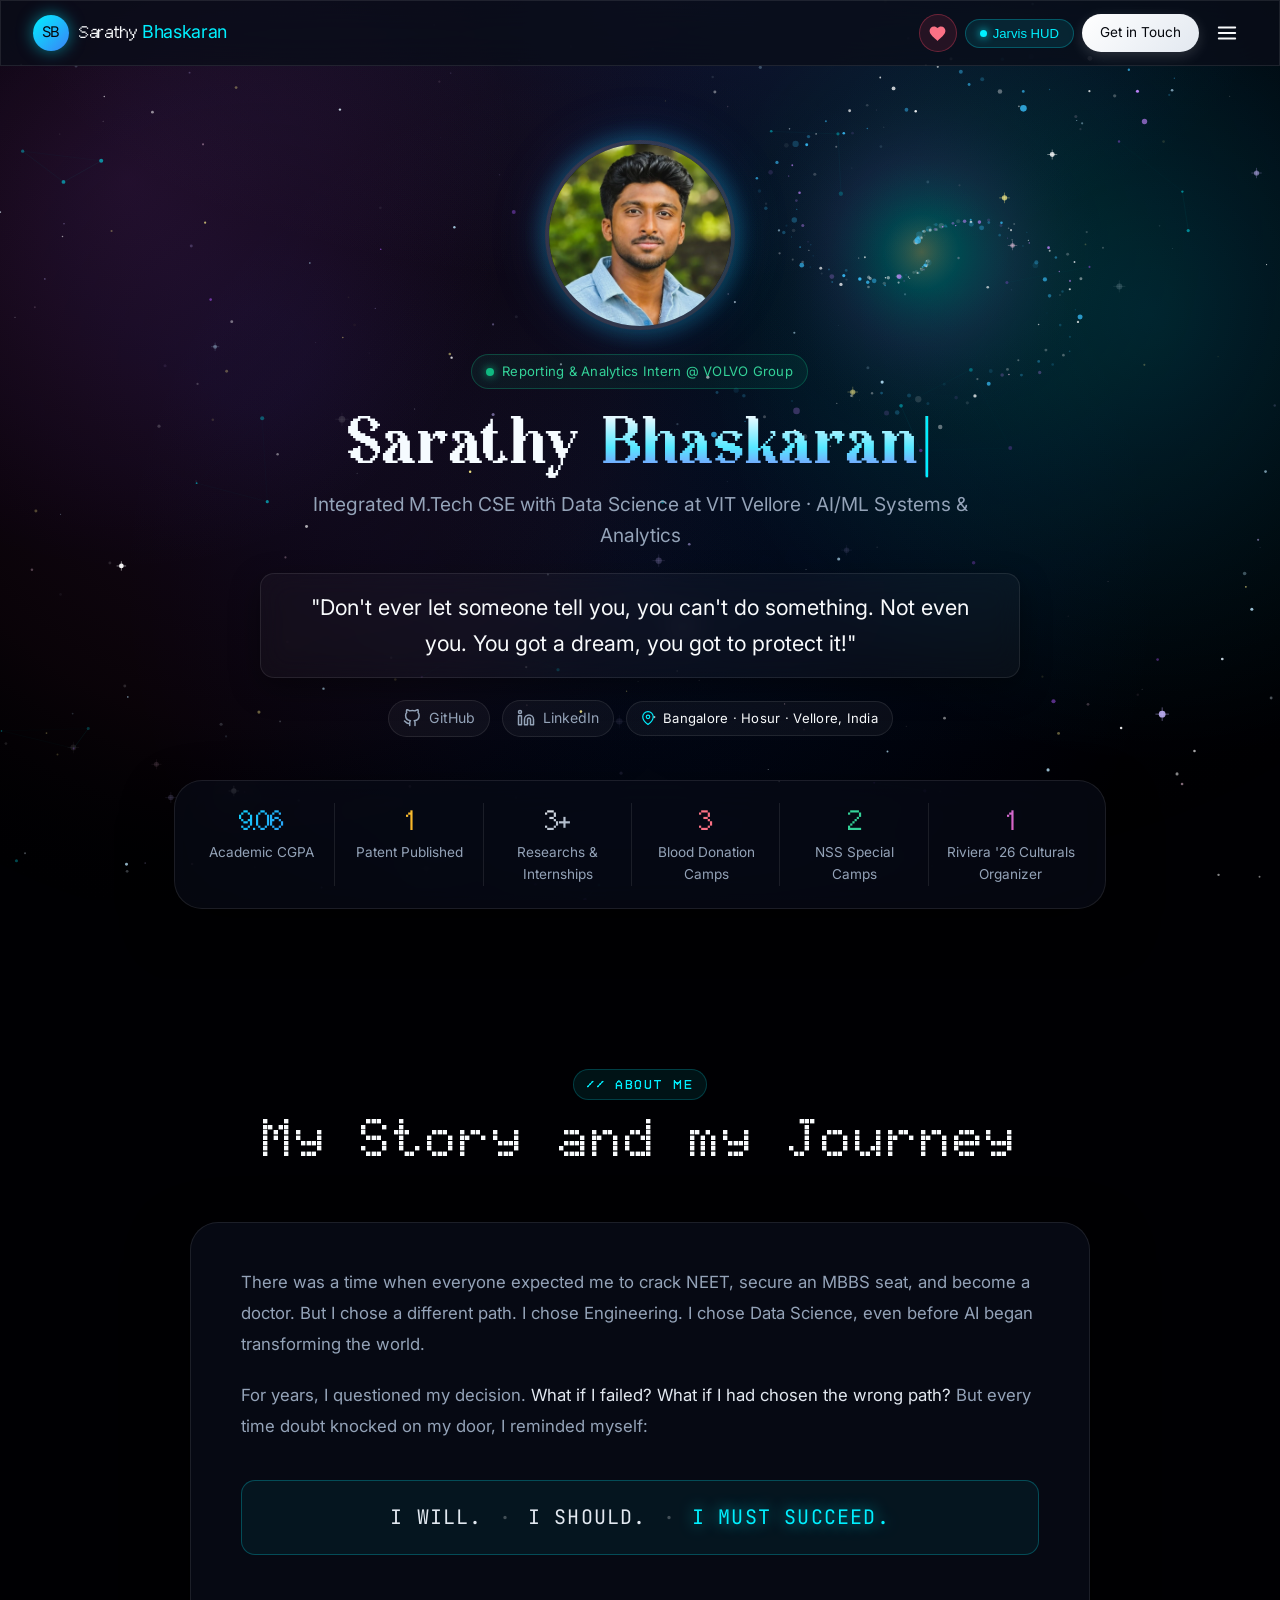
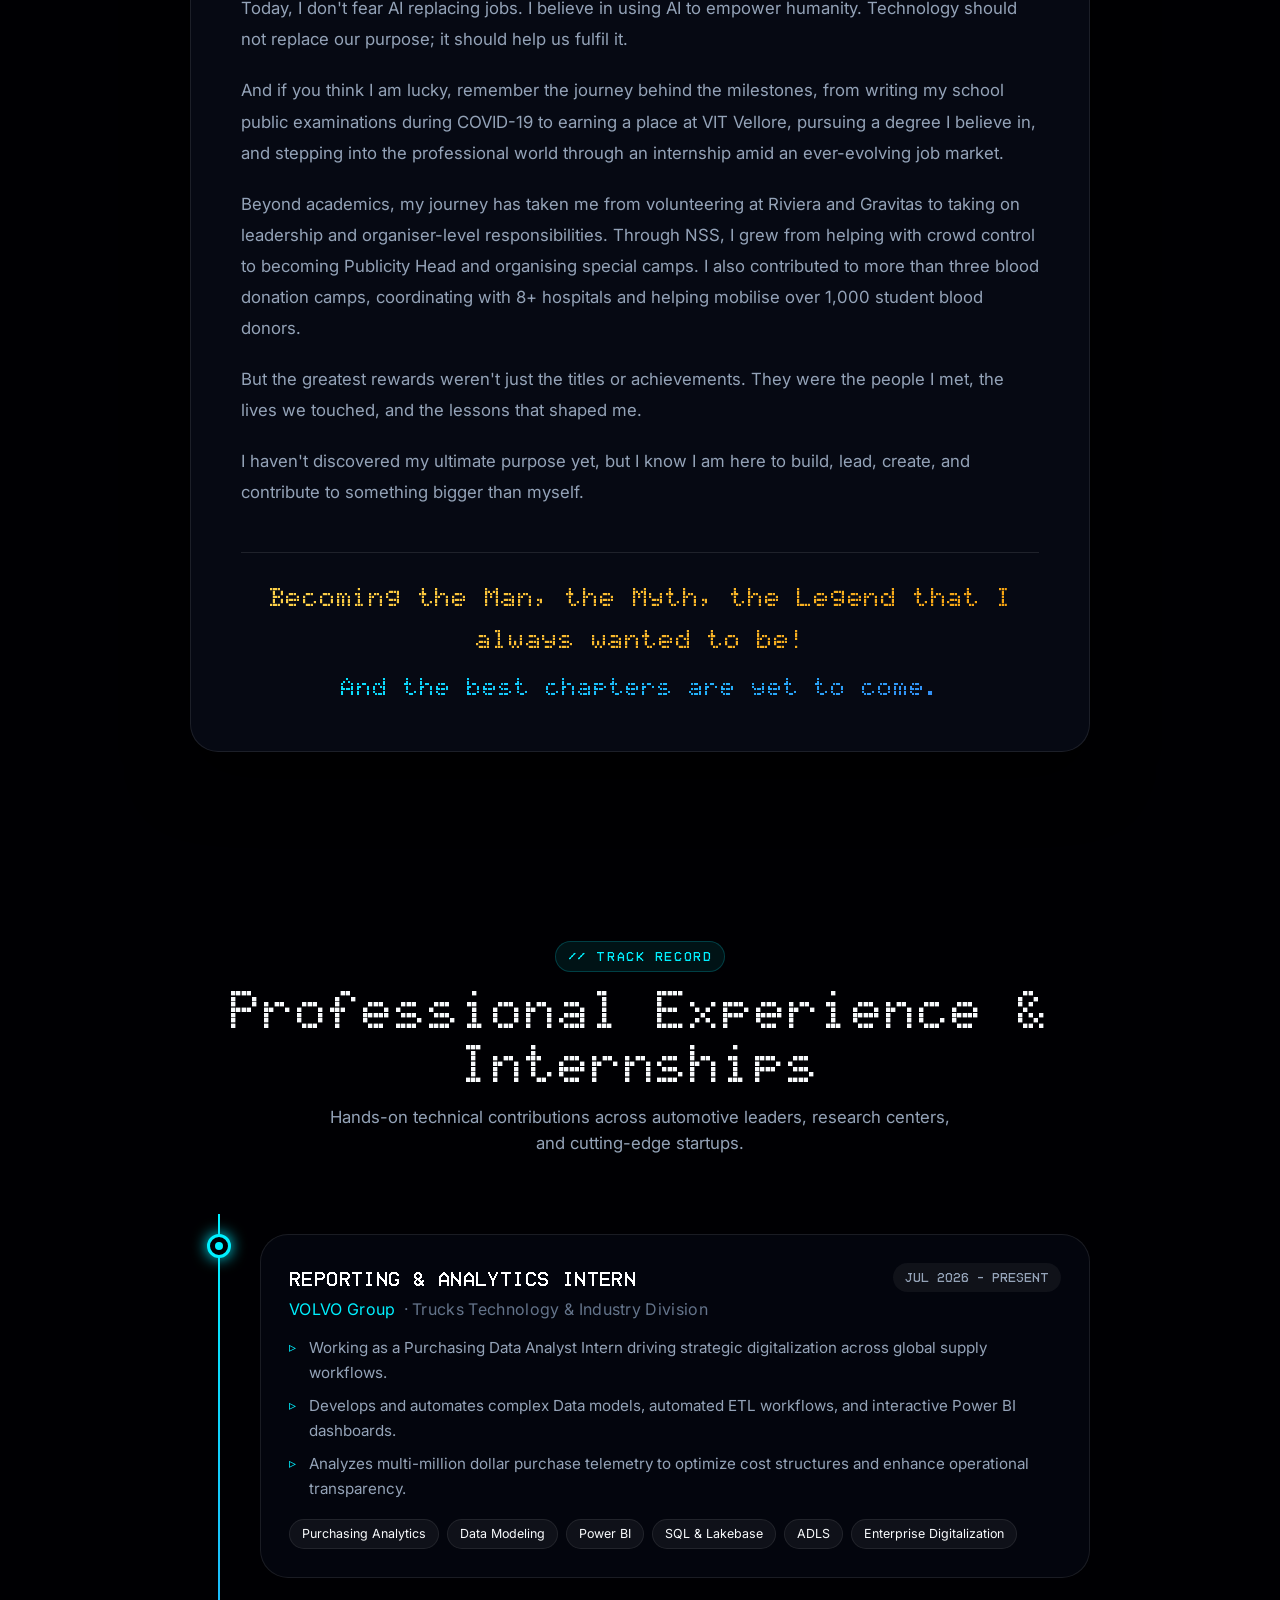
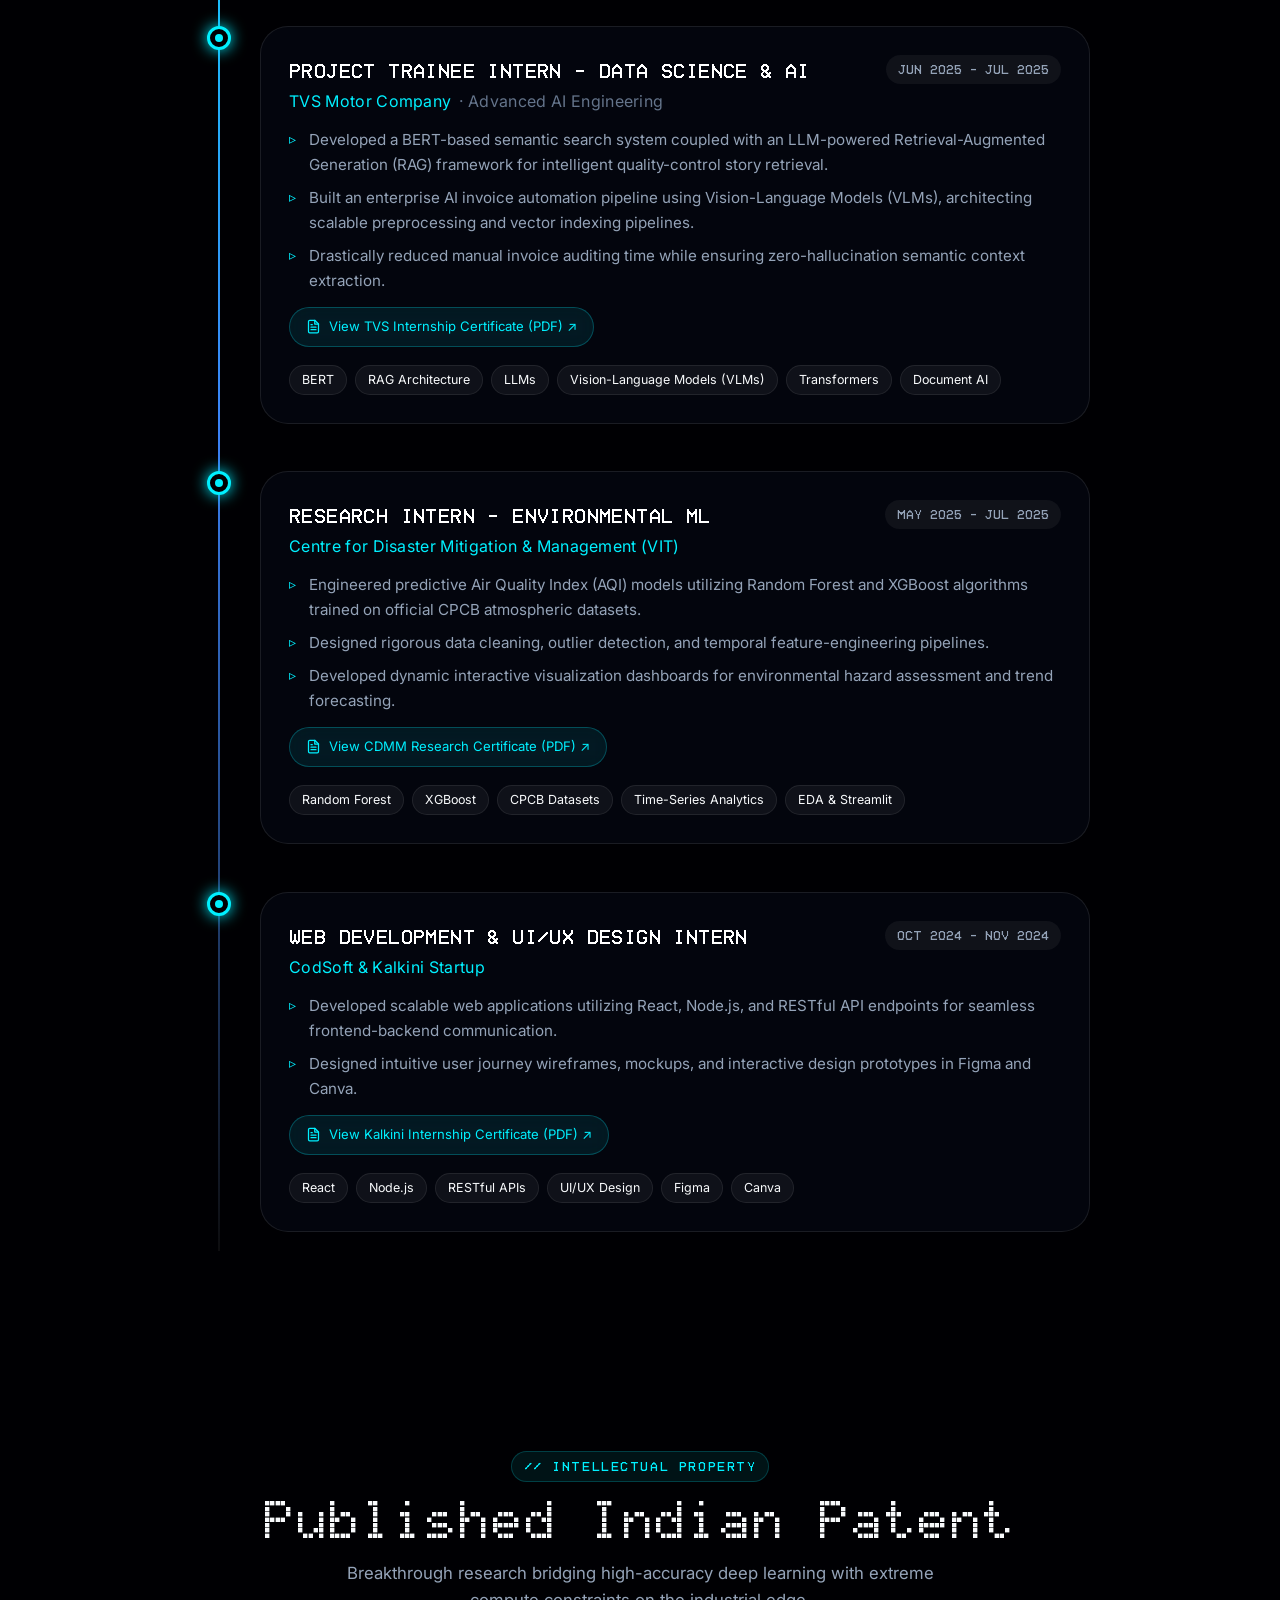
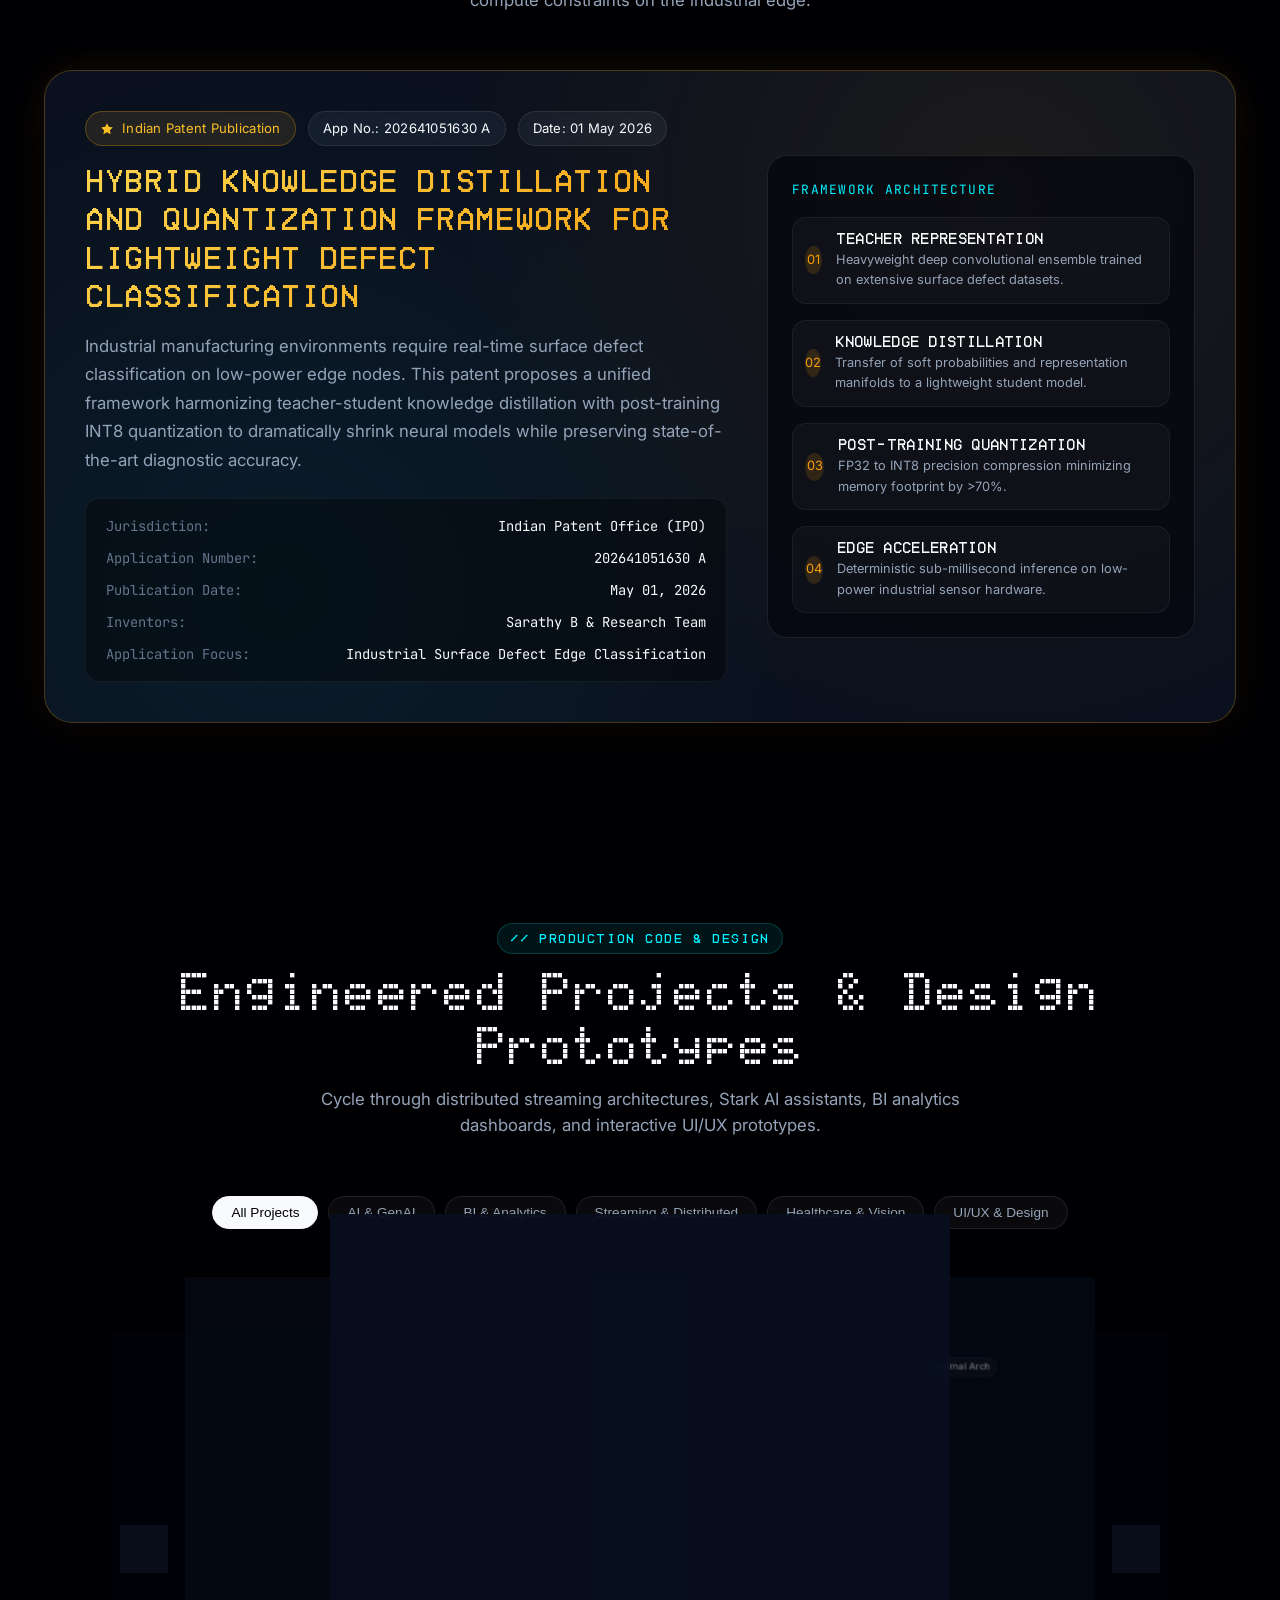
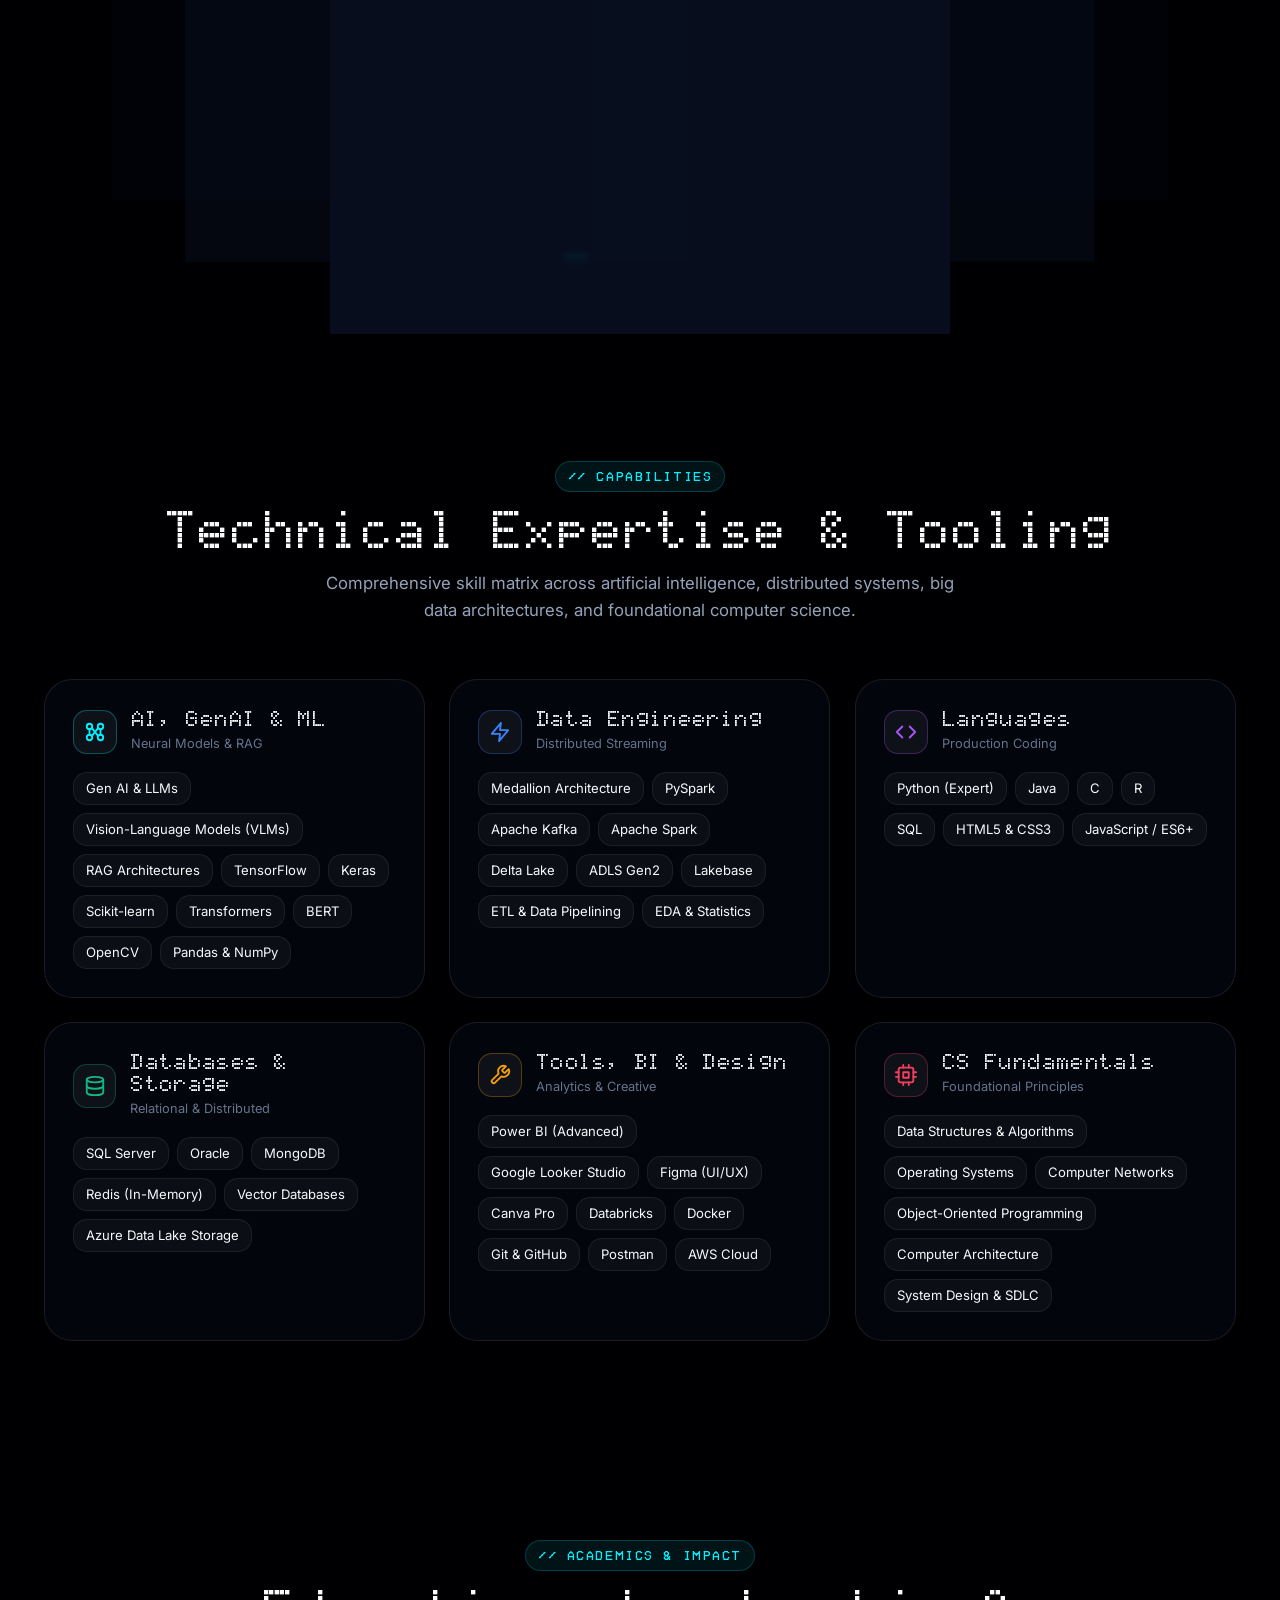
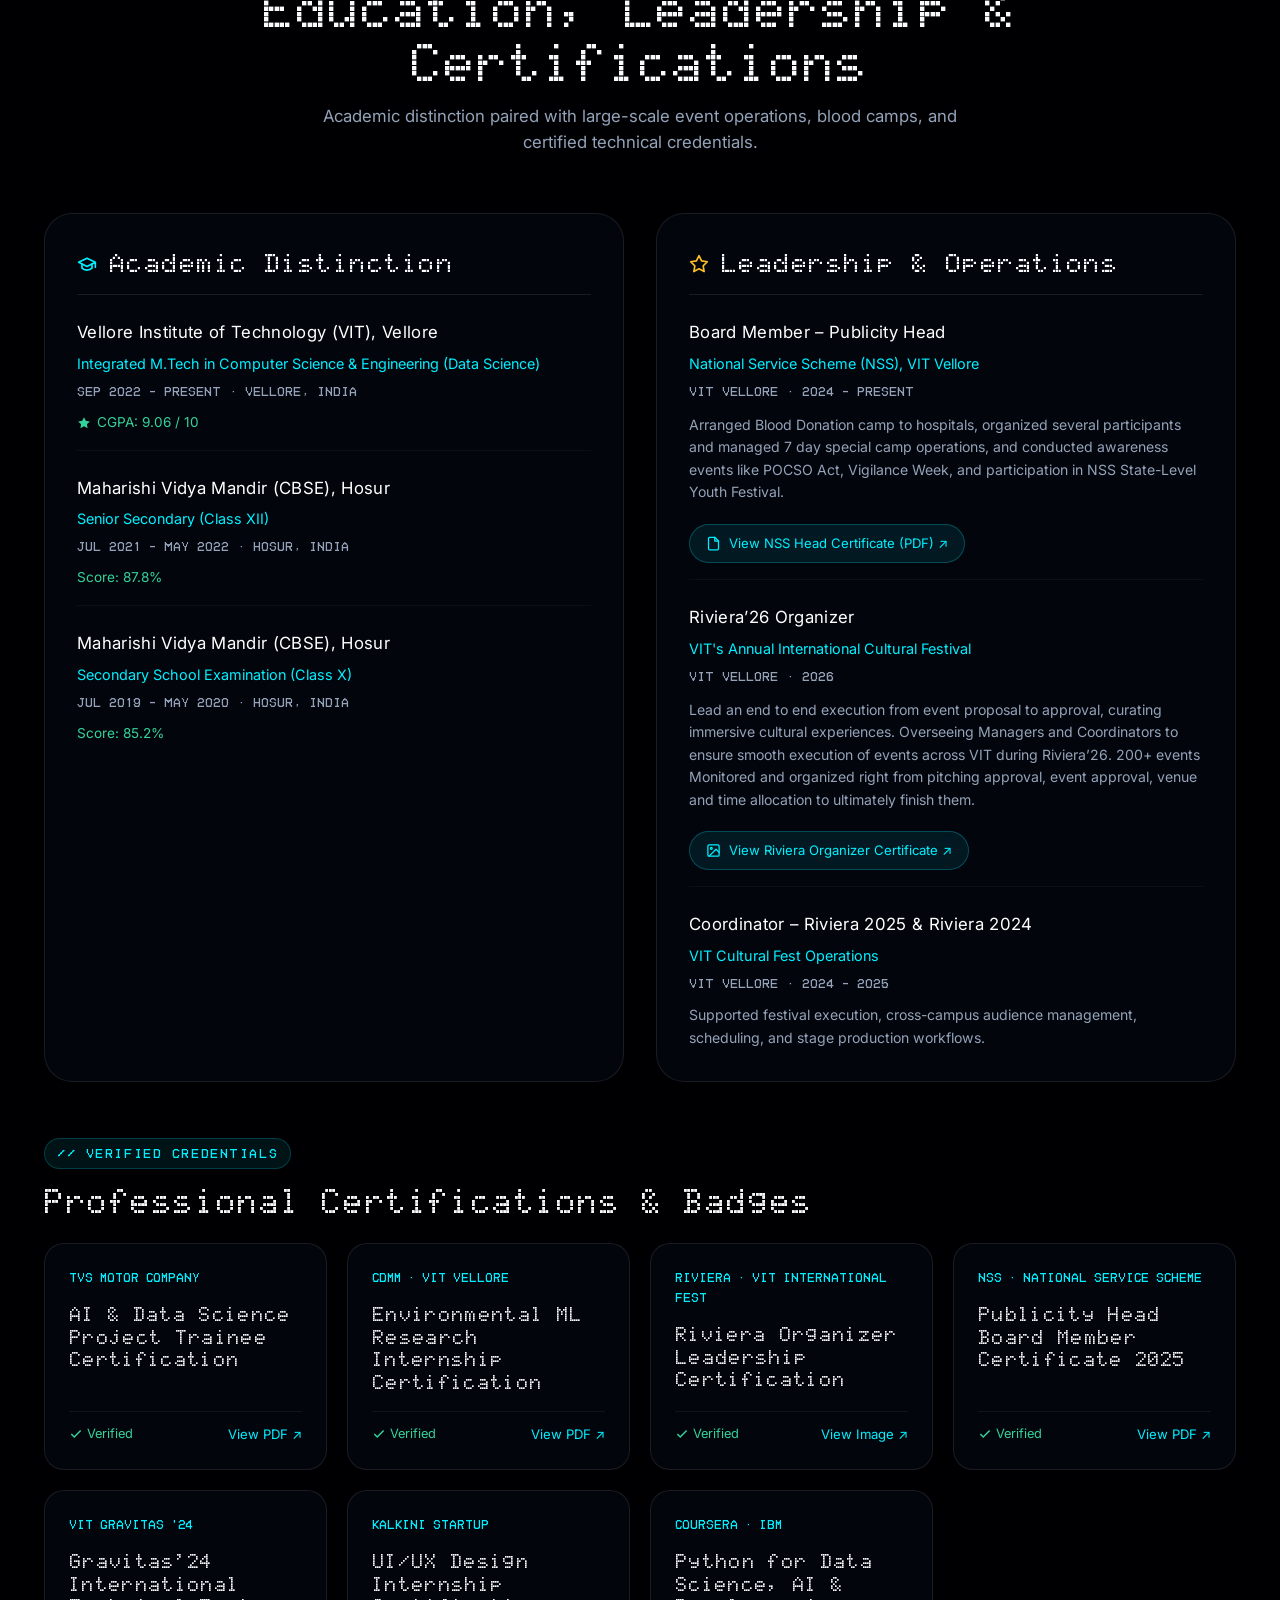
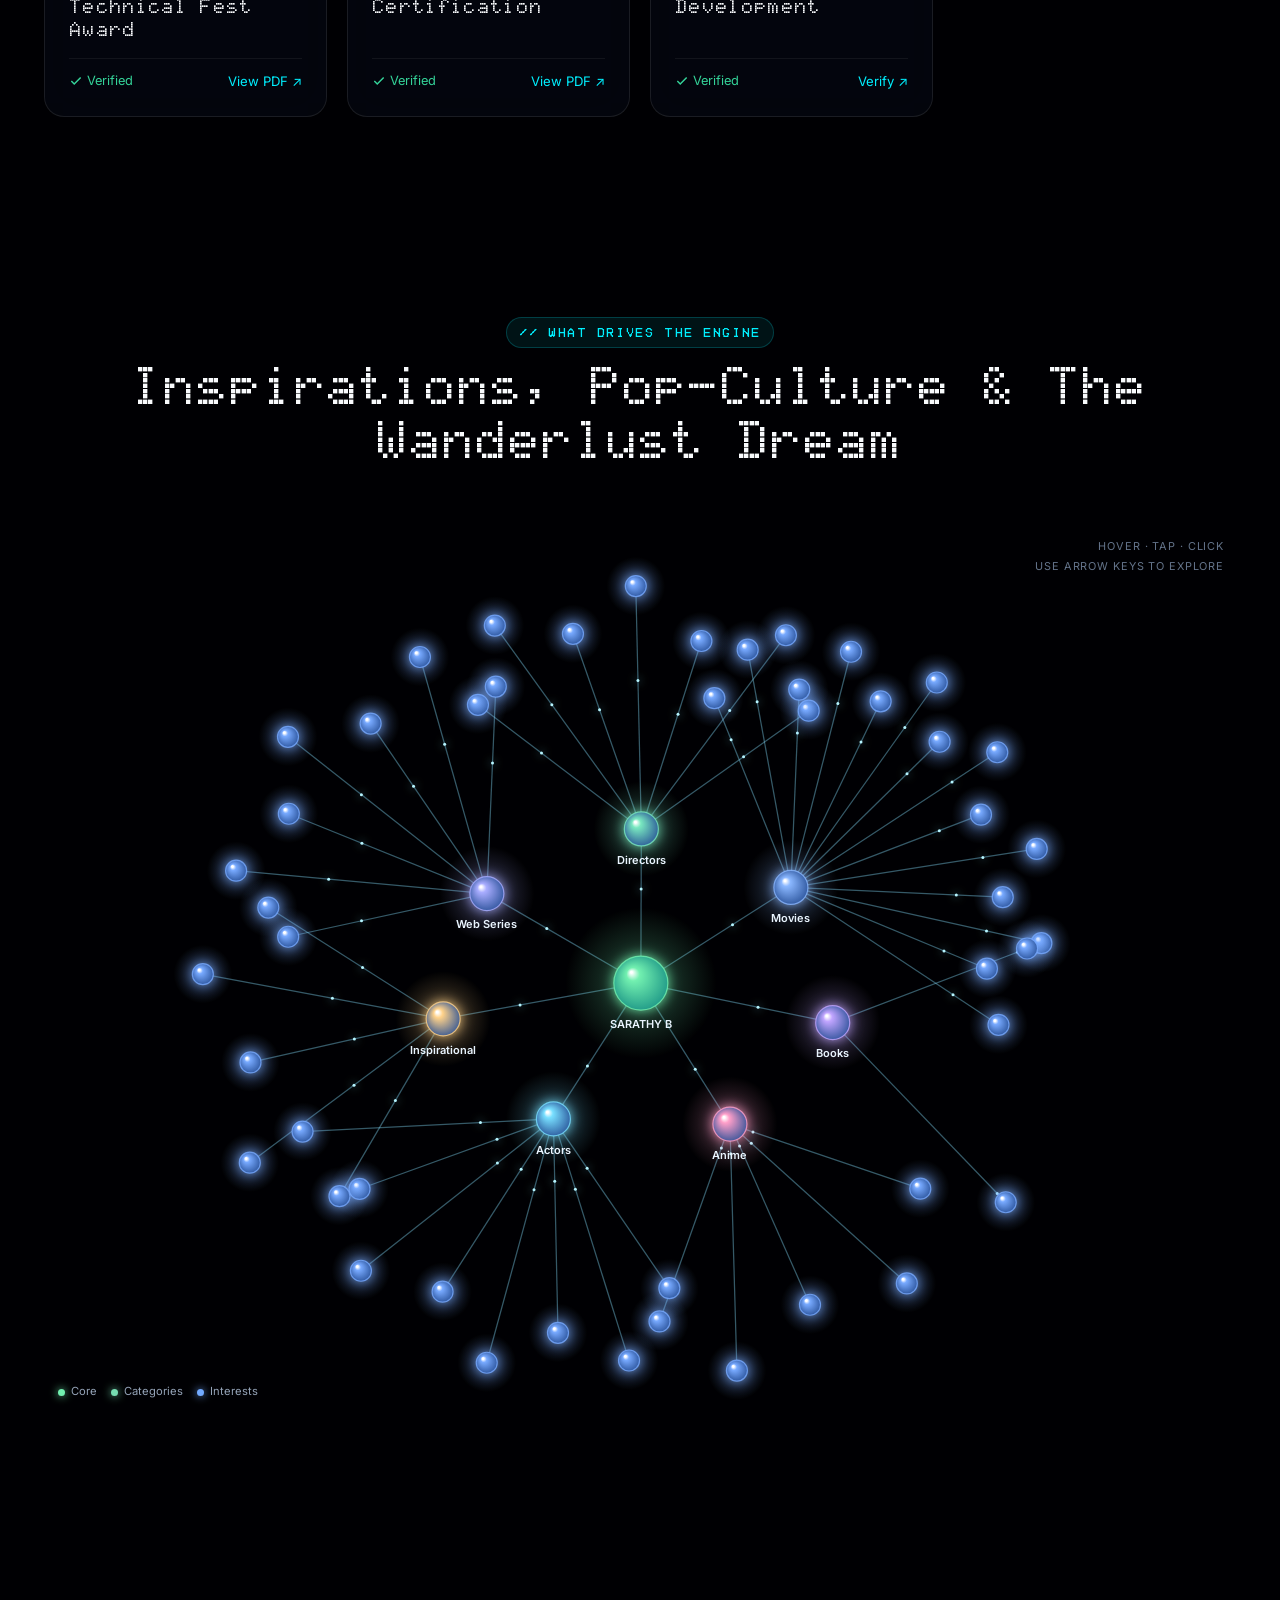
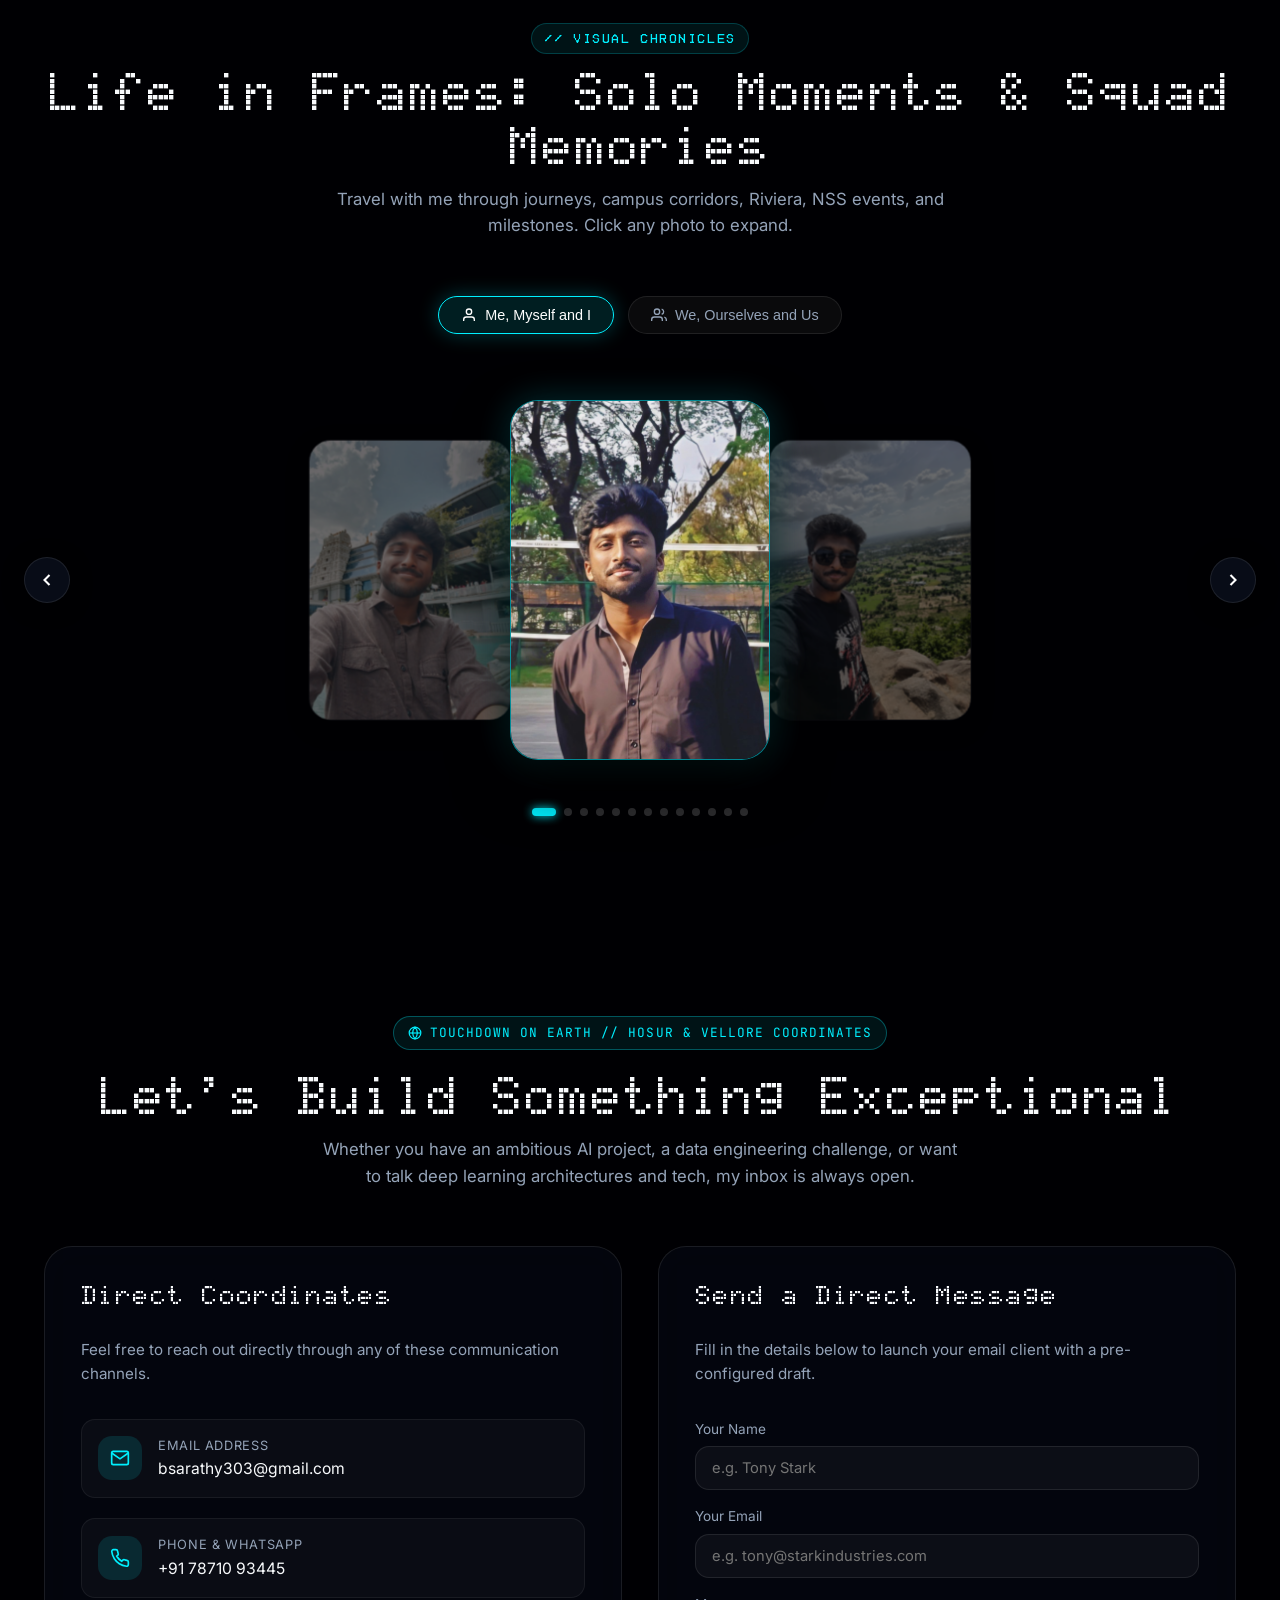
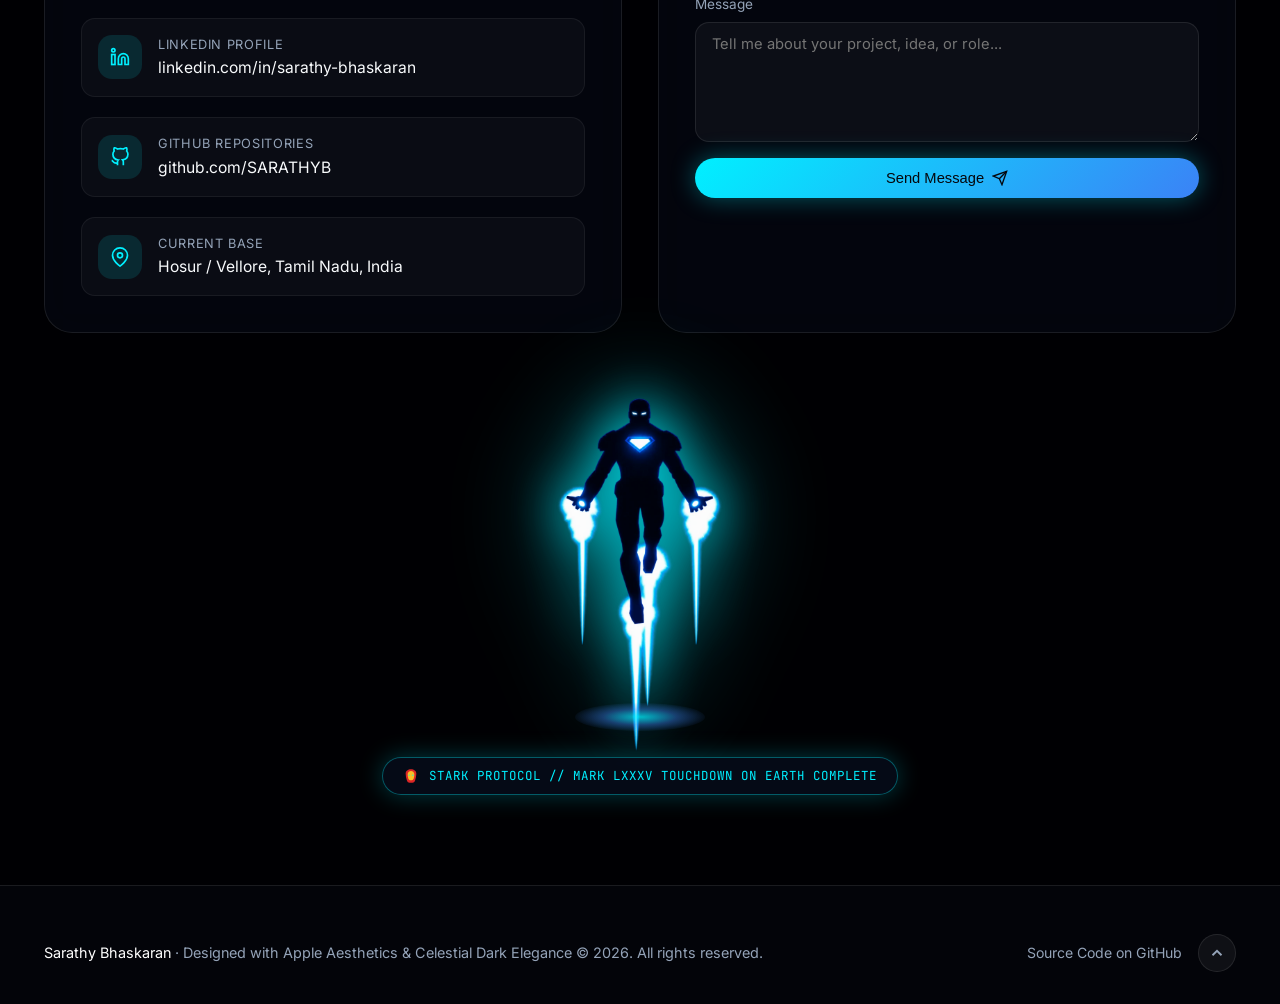
==== commit 97d9962e: "Changers" ====
--- a/index.html
+++ b/index.html
@@ -101,7 +101,7 @@
         <div class="hero-avatar-center reveal">
           <button type="button" class="hero-avatar-ring is-reactor" aria-label="Arc Reactor effect playing" aria-pressed="true">
             <div class="hero-avatar-inner">
-              <img src="assets/Sarathy.jpeg" alt="Sarathy Bhaskaran - AI & Data Science Engineer" />
+              <img src="assets/Sarathy.webp" alt="Sarathy Bhaskaran - AI & Data Science Engineer" />
             </div>
             <span class="hero-avatar-glow" aria-hidden="true"></span>
             <span class="hero-avatar-reactor" aria-hidden="true">
@@ -1434,11 +1434,11 @@
                 </div>
 
                 <div class="gallery-card">
-                  <img src="assets/Solo/picss.jpeg.png" alt="Sarathy - Portrait" class="gallery-img" loading="lazy" />
-                </div>
-
-                <div class="gallery-card">
-                  <img src="assets/Solo/IMG_20260101_234906.png" alt="New Year Milestone" class="gallery-img" loading="lazy" />
+                  <img src="assets/Solo/picss.webp" alt="Sarathy - Portrait" class="gallery-img" loading="lazy" />
+                </div>
+
+                <div class="gallery-card">
+                  <img src="assets/Solo/IMG_20260101_234906.webp" alt="New Year Milestone" class="gallery-img" loading="lazy" />
                 </div>
 
                 <div class="gallery-card">
@@ -1446,7 +1446,7 @@
                 </div>
 
                 <div class="gallery-card">
-                  <img src="assets/Solo/IMG_20251231_234058.jpg" alt="Year End Reflections" class="gallery-img" loading="lazy" />
+                  <img src="assets/Solo/IMG_20251231_234058.webp" alt="Year End Reflections" class="gallery-img" loading="lazy" />
                 </div>
 
                 <div class="gallery-card">
@@ -1462,7 +1462,7 @@
                 </div>
 
                 <div class="gallery-card">
-                  <img src="assets/Solo/IMG_20241225_214422.jpg" alt="Holiday Season" class="gallery-img" loading="lazy" />
+                  <img src="assets/Solo/IMG_20241225_214422.webp" alt="Holiday Season" class="gallery-img" loading="lazy" />
                 </div>
 
                 <div class="gallery-card">
@@ -1474,7 +1474,7 @@
                 </div>
 
                 <div class="gallery-card">
-                  <img src="assets/Solo/WhatsApp Image 2026-10-29 at 22.18.26.jpeg" alt="Sarathy Bhaskaran - Solo Moment" class="gallery-img" loading="lazy" />
+                  <img src="assets/Solo/WhatsApp Image 2026-10-29 at 22.18.26.webp" alt="Sarathy Bhaskaran - Solo Moment" class="gallery-img" loading="lazy" />
                 </div>
 
                 <div class="gallery-card">
@@ -1518,7 +1518,7 @@
                 </div>
 
                 <div class="gallery-card">
-                  <img src="assets/Group/With Sheetal.jpeg" alt="With Sheetal" class="gallery-img" loading="lazy" />
+                  <img src="assets/Group/With Sheetal.webp" alt="With Sheetal" class="gallery-img" loading="lazy" />
                 </div>
 
                 <div class="gallery-card">
@@ -1546,7 +1546,7 @@
                 </div>
 
                 <div class="gallery-card">
-                  <img src="assets/Group/WhatsApp Image 2026-10-29 at 22.06.59.jpeg" alt="Group memory" class="gallery-img" loading="lazy" />
+                  <img src="assets/Group/WhatsApp Image 2026-10-29 at 22.06.59.webp" alt="Group memory" class="gallery-img" loading="lazy" />
                 </div>
 
                 <div class="gallery-card">
@@ -1570,7 +1570,7 @@
                 </div>
 
                 <div class="gallery-card">
-                  <img src="assets/Group/WhatsApp Image 2026-10-29 at 22.27.15.jpeg" alt="Group memory" class="gallery-img" loading="lazy" />
+                  <img src="assets/Group/WhatsApp Image 2026-10-29 at 22.27.15.webp" alt="Group memory" class="gallery-img" loading="lazy" />
                 </div>
 
               </div>
@@ -1710,7 +1710,7 @@
         <!-- Iron Man Landing on Earth at the Bottom -->
         <div class="ironman-landing-stage reveal">
           <div class="ironman-landing-figure">
-            <img src="assets/ironman-landing.png" alt="Iron Man Touching Down on Earth" class="ironman-landing-img" />
+            <img src="assets/ironman-landing.webp" alt="Iron Man Touching Down on Earth" class="ironman-landing-img" />
             <div class="repulsor-beam beam-left"></div>
             <div class="repulsor-beam beam-right"></div>
             <div class="repulsor-impact-ring"></div>
--- a/css/styles.css
+++ b/css/styles.css
@@ -13,6 +13,14 @@
 @font-face {
   font-family: "Pixelbasel";
   src: url("../assets/fonts/pixelbasel/Pixelbasel.ttf") format("truetype");
+  font-style: normal;
+  font-weight: 400;
+  font-display: swap;
+}
+
+@font-face {
+  font-family: "StarCrush";
+  src: url("../assets/fonts/star-crush/Star Crush.otf") format("opentype");
   font-style: normal;
   font-weight: 400;
   font-display: swap;
@@ -786,7 +794,7 @@
 
 /* Title Centered in Single Line */
 .hero-title-centered {
-  font-family: var(--font-display);
+  font-family: "StarCrush", var(--font-sans);
   font-size: clamp(2.4rem, 5.2vw, 4.4rem);
   font-weight: 400;
   white-space: nowrap;
@@ -795,9 +803,22 @@
   margin: 6px 0;
 }
 
+.hero-title-centered .arcade-classic {
+  font-family: inherit;
+  font-size: 1em;
+  vertical-align: baseline;
+  color: #f5fbff;
+  -webkit-text-fill-color: #f5fbff;
+}
+
 .hero-title-centered .gradient-cyan {
-  font-size: 0.72em;
-  vertical-align: 0.03em;
+  font-family: inherit;
+  font-size: 1em;
+  vertical-align: baseline;
+  background: linear-gradient(180deg, #f8fbff 0%, #55e8ff 55%, #8a7cff 100%);
+  -webkit-background-clip: text;
+  background-clip: text;
+  -webkit-text-fill-color: transparent;
 }
 
 .hero-type-cursor {
@@ -854,7 +875,6 @@
   padding: 16px 28px;
   background: rgba(255, 255, 255, 0.03);
   border: 1px solid rgba(255, 255, 255, 0.09);
-  border-left: 3px solid var(--accent-cyan);
   border-radius: var(--radius-md);
   backdrop-filter: blur(14px);
   box-shadow: 0 10px 30px rgba(0, 0, 0, 0.4);
@@ -1452,14 +1472,13 @@
   border-radius: 26px;
   background: rgba(8, 14, 30, 0.94);
   border: 1px solid rgba(255, 255, 255, 0.12);
-  backdrop-filter: blur(25px);
-  -webkit-backdrop-filter: blur(25px);
   box-shadow: 0 25px 60px rgba(0, 0, 0, 0.85);
   padding: 30px;
   display: flex;
   flex-direction: column;
   justify-content: space-between;
-  transition: transform 0.45s cubic-bezier(0.16, 1, 0.3, 1), opacity 0.45s ease, filter 0.45s ease, border-color 0.45s ease;
+  backface-visibility: hidden;
+  transition: transform 0.32s cubic-bezier(0.16, 1, 0.3, 1), opacity 0.32s ease, border-color 0.32s ease;
   user-select: none;
   cursor: grab;
 }
@@ -1478,7 +1497,6 @@
   transform: translateX(calc(-50% + 220px)) translateZ(-100px) scale(0.88);
   z-index: 6;
   opacity: 0.55;
-  filter: blur(0.4px);
   cursor: pointer;
 }
 
@@ -1486,7 +1504,6 @@
   transform: translateX(calc(-50% - 220px)) translateZ(-100px) scale(0.88);
   z-index: 6;
   opacity: 0.55;
-  filter: blur(0.4px);
   cursor: pointer;
 }
 
@@ -1505,6 +1522,7 @@
 }
 
 .project-stack-card.is-hidden {
+  display: none;
   transform: translateX(-50%) translateZ(-300px) scale(0.65);
   z-index: 1;
   opacity: 0;
@@ -1980,6 +1998,7 @@
 .jarvis-hud-overlay {
   position: fixed;
   inset: 0;
+  padding: 16px;
   background: rgba(4, 7, 14, 0.92);
   backdrop-filter: blur(25px);
   z-index: 10000;
@@ -1998,6 +2017,10 @@
 .jarvis-hud-modal {
   width: 90%;
   max-width: 680px;
+  max-height: calc(100vh - 32px);
+  max-height: calc(100dvh - 32px);
+  overflow-y: auto;
+  overscroll-behavior: contain;
   background: rgba(11, 19, 38, 0.85);
   border: 1px solid var(--accent-cyan);
   box-shadow: 0 0 60px rgba(0, 240, 255, 0.35);
@@ -2062,6 +2085,63 @@
   color: var(--accent-cyan);
   margin-top: 20px;
   line-height: 1.6;
+}
+
+@media (max-width: 600px) {
+  .jarvis-hud-overlay {
+    padding: 12px;
+  }
+
+  .jarvis-hud-modal {
+    width: 100%;
+    max-height: calc(100vh - 24px);
+    max-height: calc(100dvh - 24px);
+    padding: 22px 18px;
+    border-radius: var(--radius-lg);
+  }
+
+  .jarvis-hud-modal > .pill-badge {
+    max-width: calc(100% - 34px);
+    margin: 0 auto;
+    padding: 6px 10px;
+    font-size: 0.64rem;
+    line-height: 1.4;
+  }
+
+  .jarvis-close-btn {
+    top: 12px;
+    right: 12px;
+  }
+
+  .jarvis-hud-modal .arc-reactor-core {
+    width: 76px;
+    height: 76px;
+    margin-bottom: 16px;
+  }
+
+  .jarvis-hud-modal h2 {
+    font-size: clamp(1.25rem, 6vw, 1.55rem) !important;
+    line-height: 1.25;
+  }
+
+  .jarvis-hud-modal > p {
+    font-size: 0.82rem !important;
+    line-height: 1.5;
+  }
+
+  .hud-terminal-log {
+    max-height: 24vh;
+    max-height: 24dvh;
+    overflow: auto;
+    padding: 10px;
+    font-size: 0.68rem;
+    line-height: 1.45;
+    overflow-wrap: anywhere;
+  }
+
+  .jarvis-hud-modal > div[style*="margin-top: 24px"] {
+    margin-top: 16px !important;
+  }
 }
 
 /* ==========================================================================
@@ -2332,8 +2412,54 @@
     font-size: clamp(1.8rem, 7vw, 2.6rem);
   }
 
-  .hero-title-centered .gradient-cyan {
-    vertical-align: 0;
+  .patent-spotlight-card {
+    padding: 24px 18px;
+  }
+
+  .patent-grid {
+    min-width: 0;
+    gap: 24px;
+  }
+
+  .patent-details-box {
+    padding: 14px;
+  }
+
+  .patent-details-box div {
+    align-items: flex-start;
+    flex-direction: column;
+    gap: 4px;
+  }
+
+  .patent-details-box span {
+    min-width: 0;
+    overflow-wrap: anywhere;
+  }
+
+  .patent-details-box span:last-child {
+    text-align: left;
+  }
+
+  .patent-architecture-diagram {
+    padding: 18px 14px;
+  }
+
+  .arch-step {
+    align-items: flex-start;
+    gap: 10px;
+  }
+
+  .arch-step-num {
+    flex: 0 0 28px;
+  }
+
+  .arch-step-info {
+    min-width: 0;
+  }
+
+  .arch-step-info h4,
+  .arch-step-info p {
+    overflow-wrap: anywhere;
   }
 
   .hero-metrics-strip {
@@ -2424,6 +2550,11 @@
 
 @media (max-width: 520px) {
   .nav-brand-text {
+    display: block;
+    font-size: 0.9rem;
+  }
+
+  .nav-brand-text span:not(.arcade-classic) {
     display: none;
   }
 
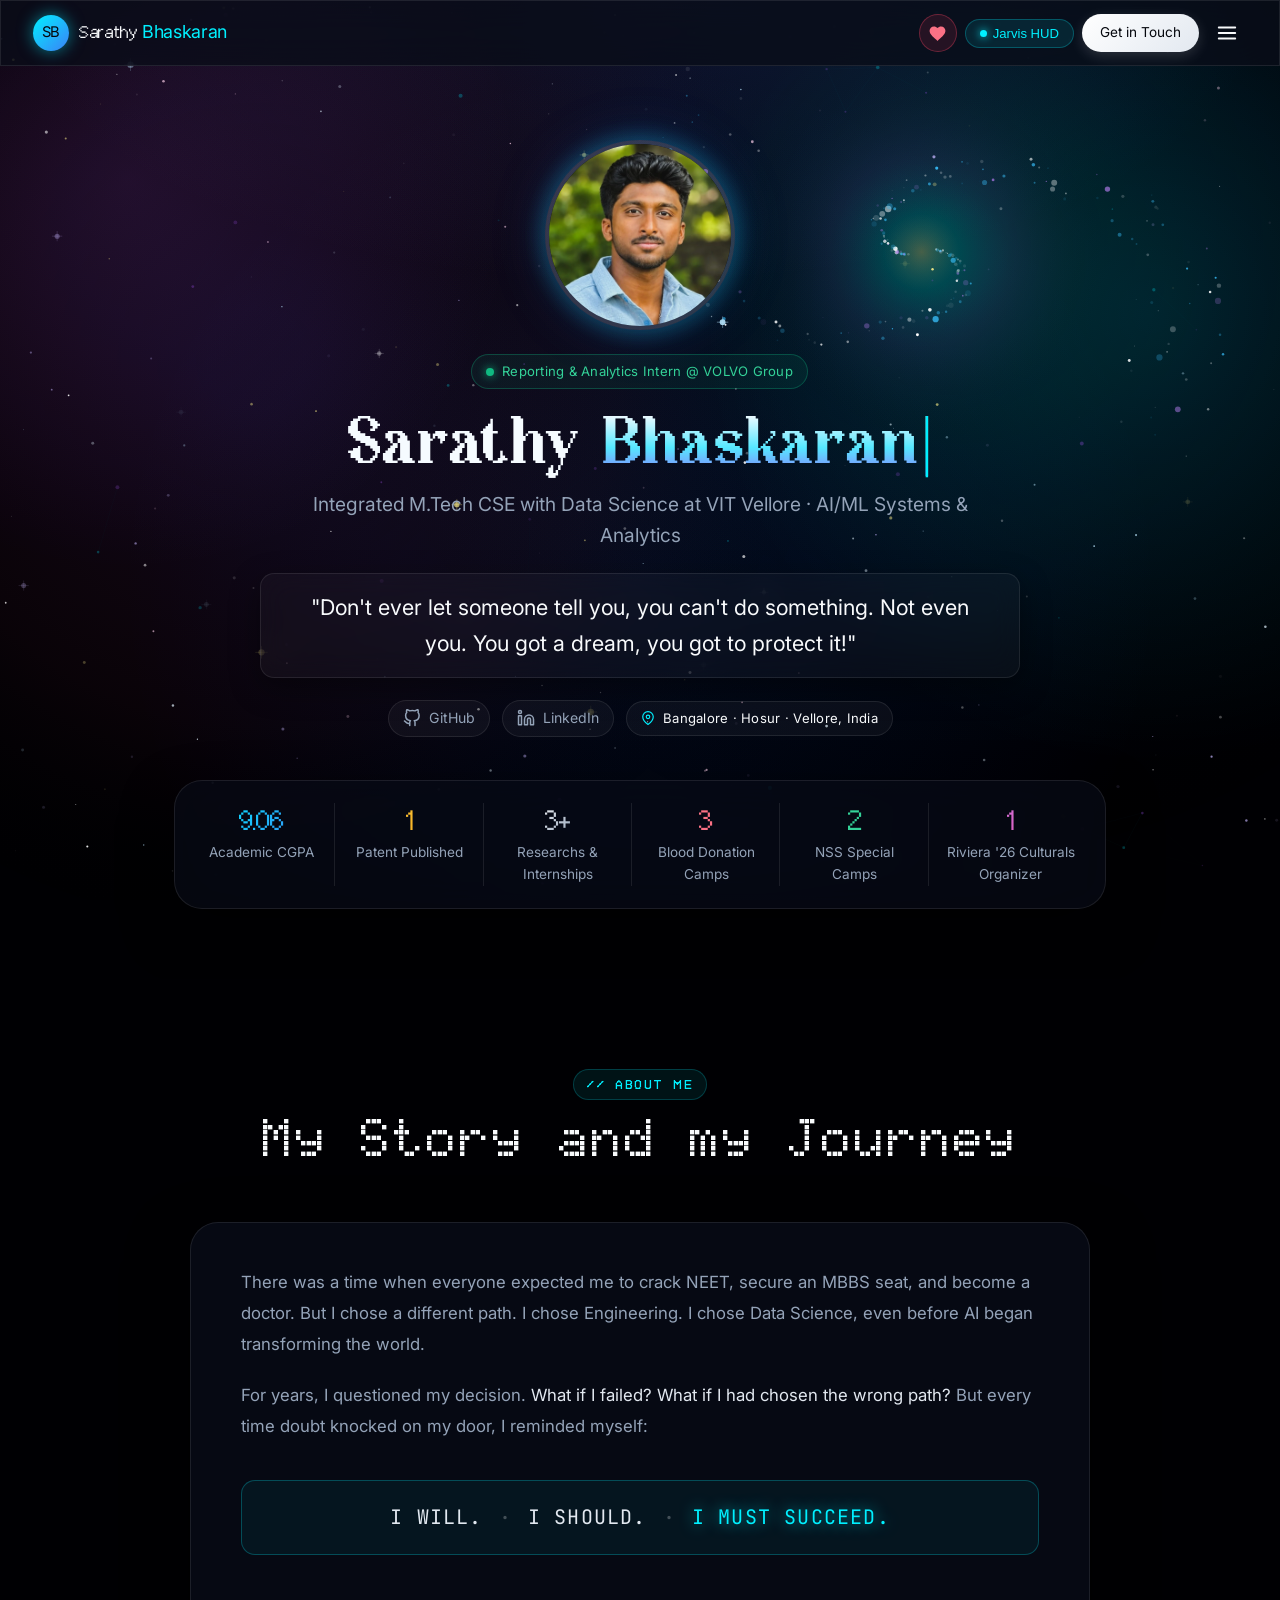
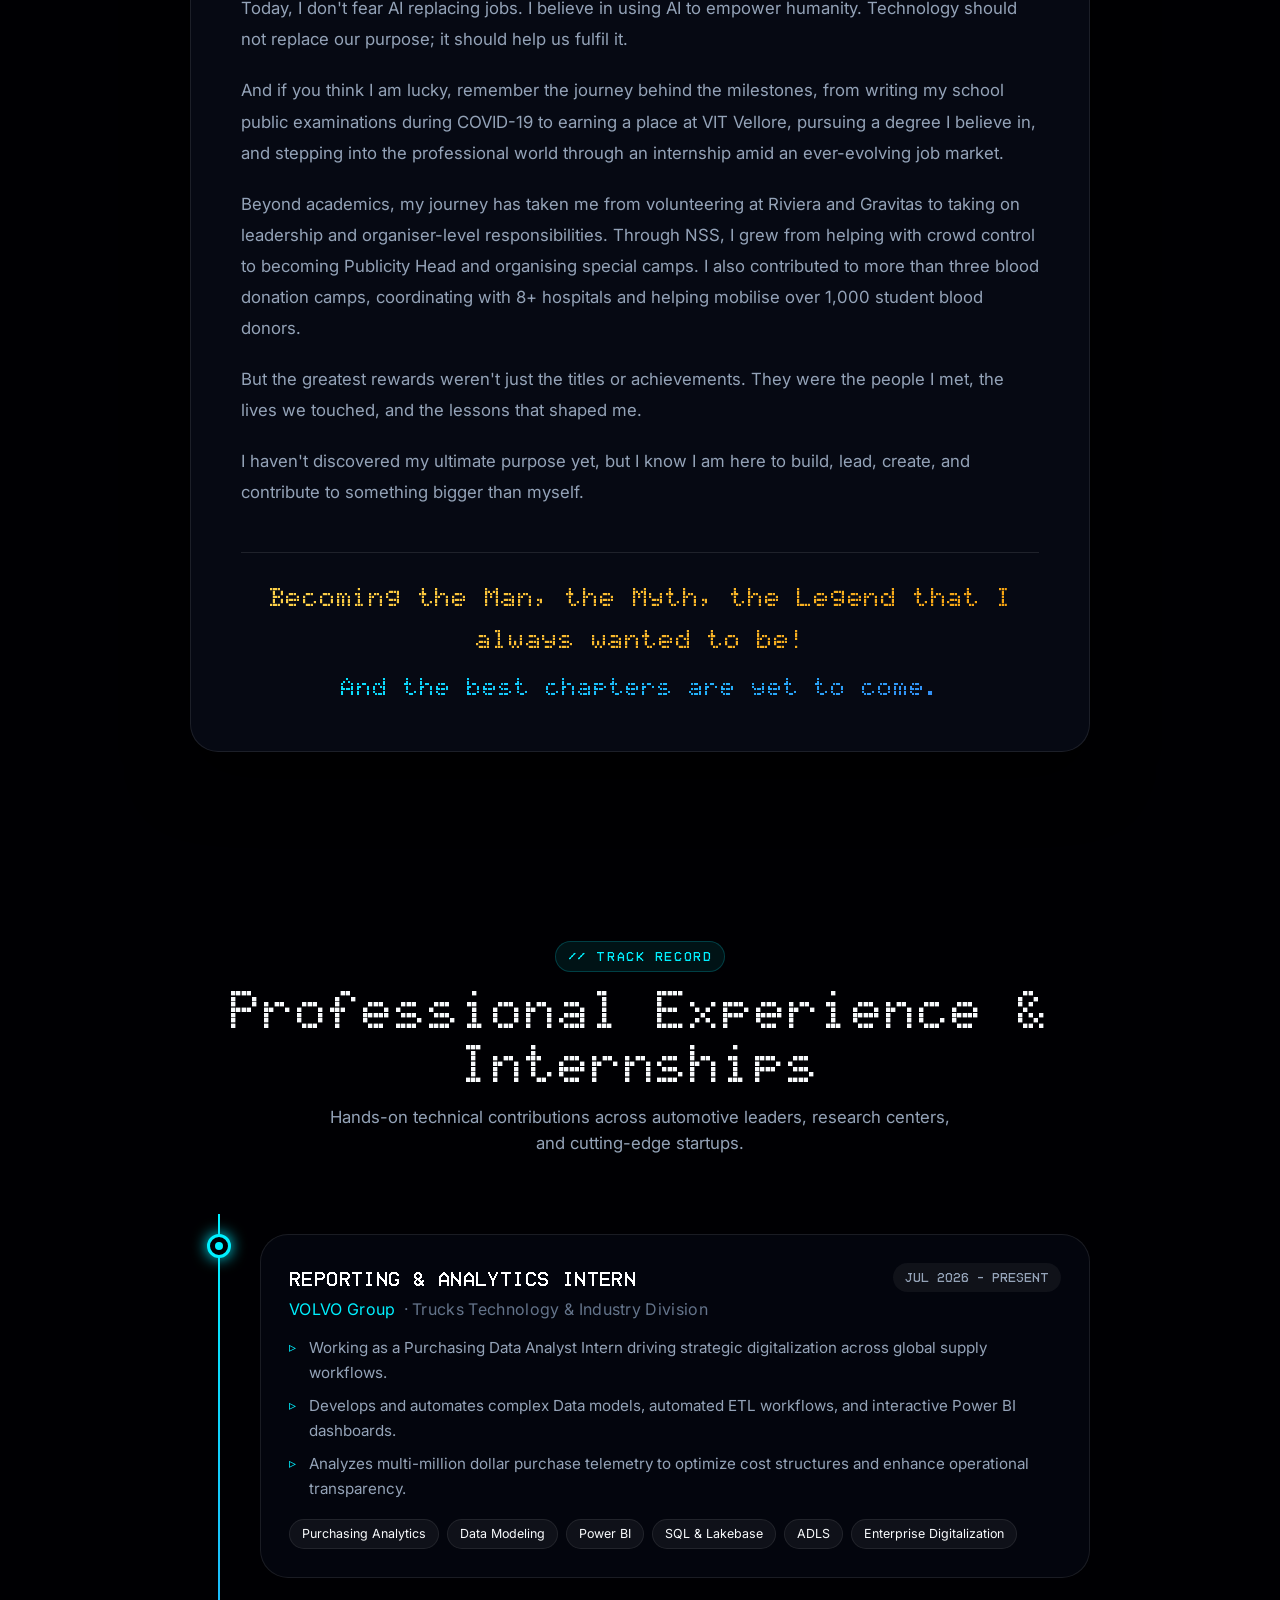
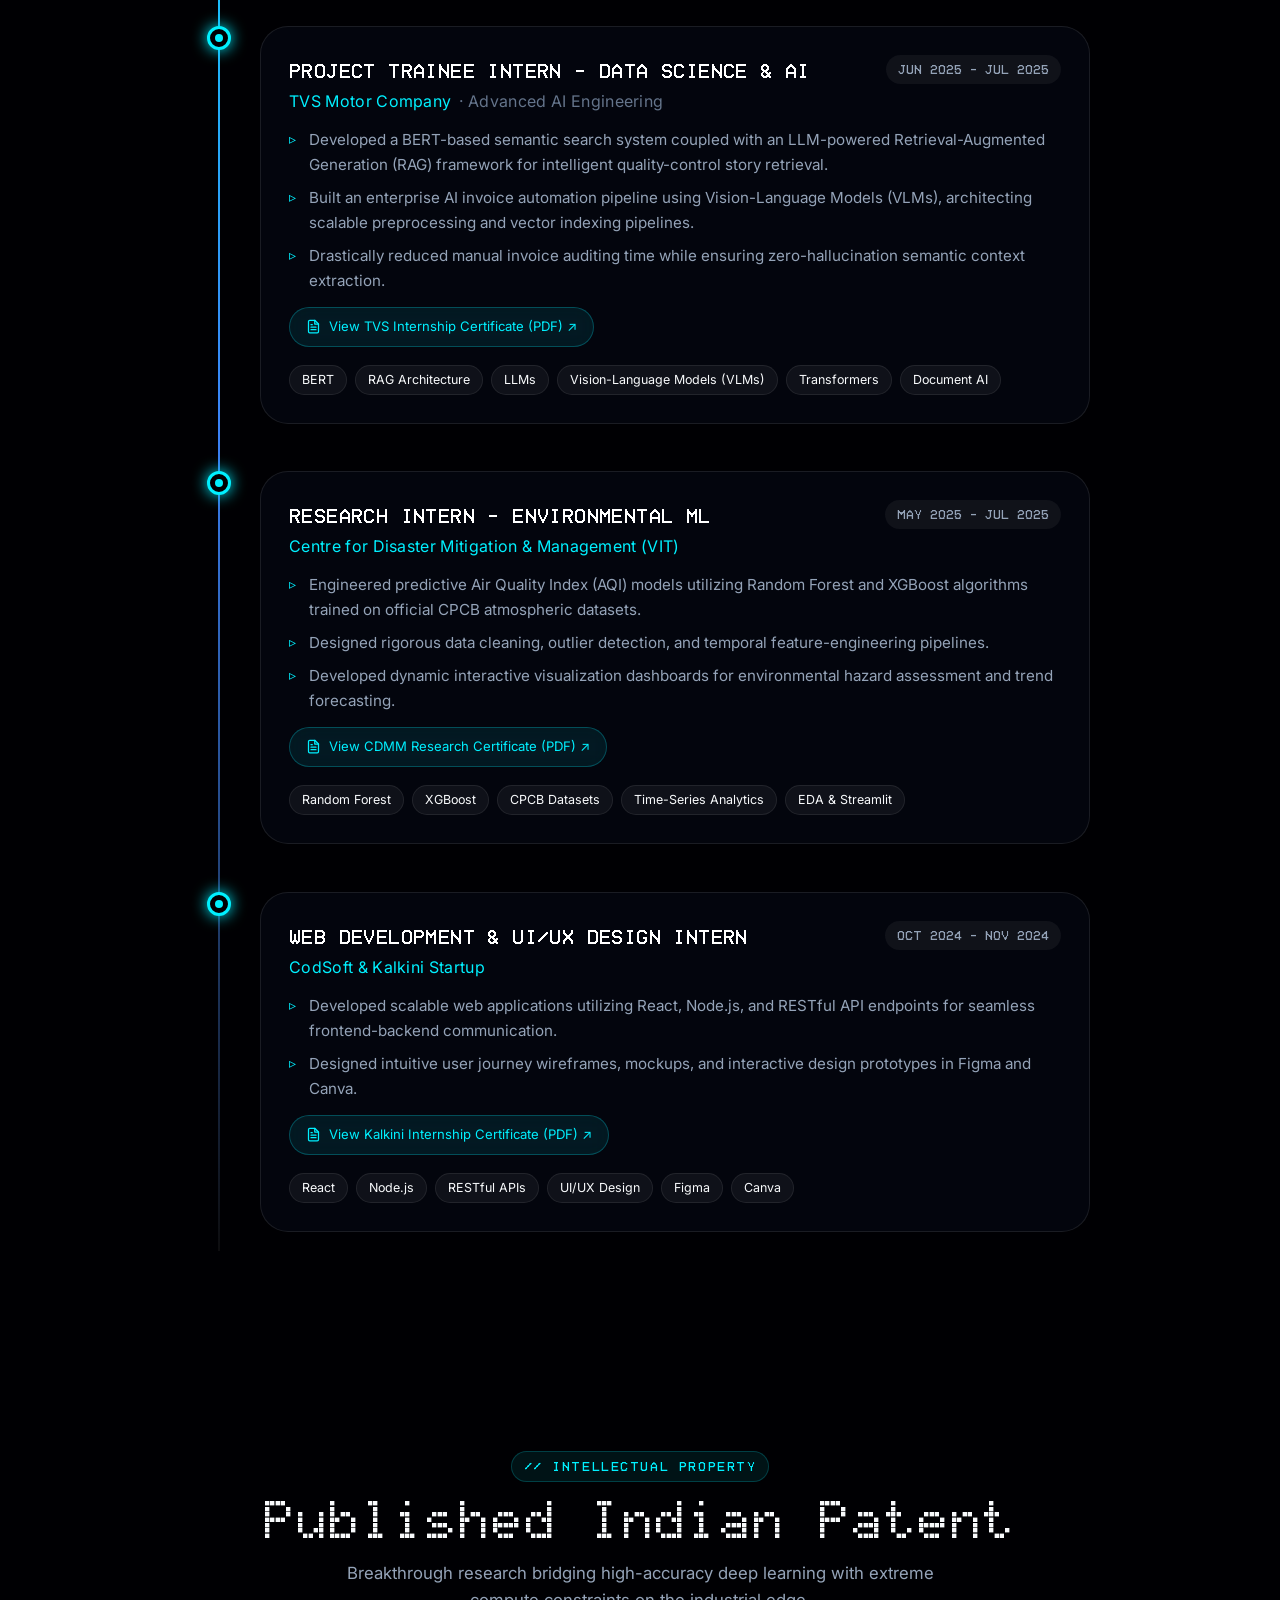
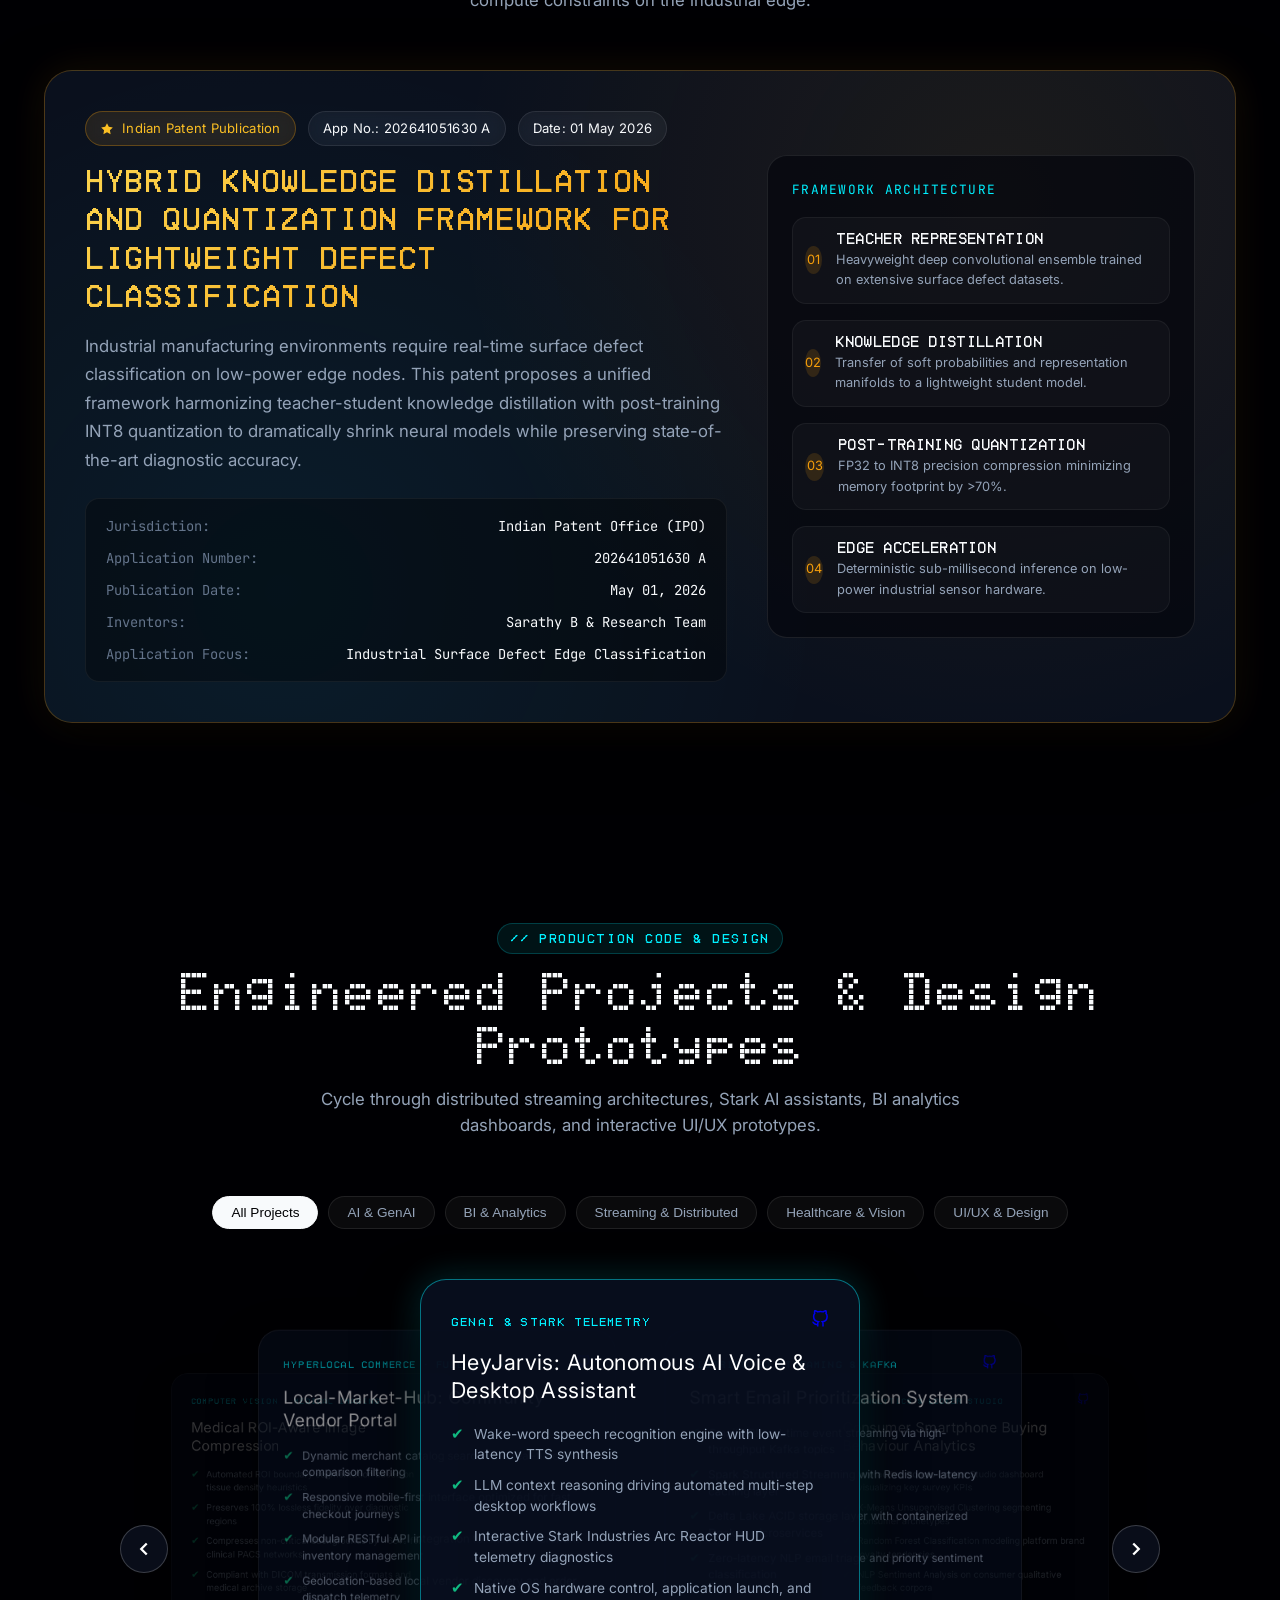
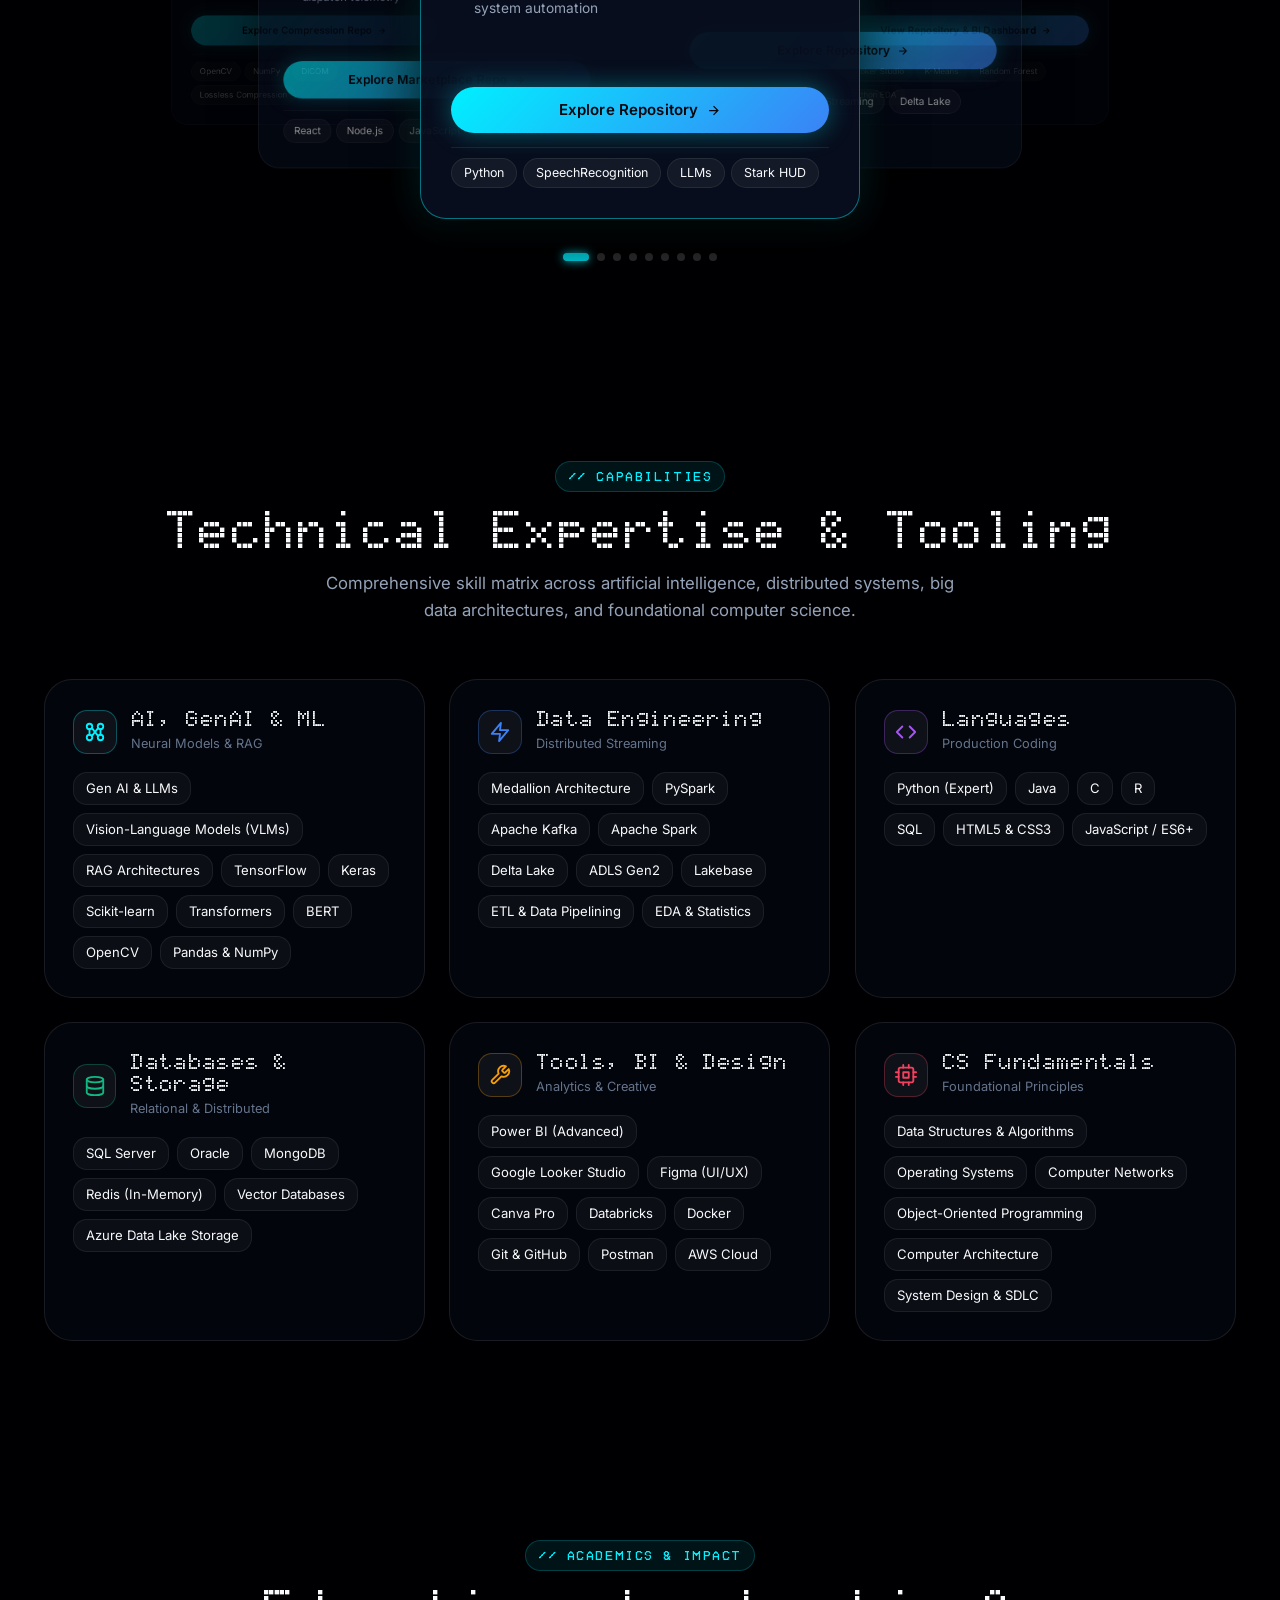
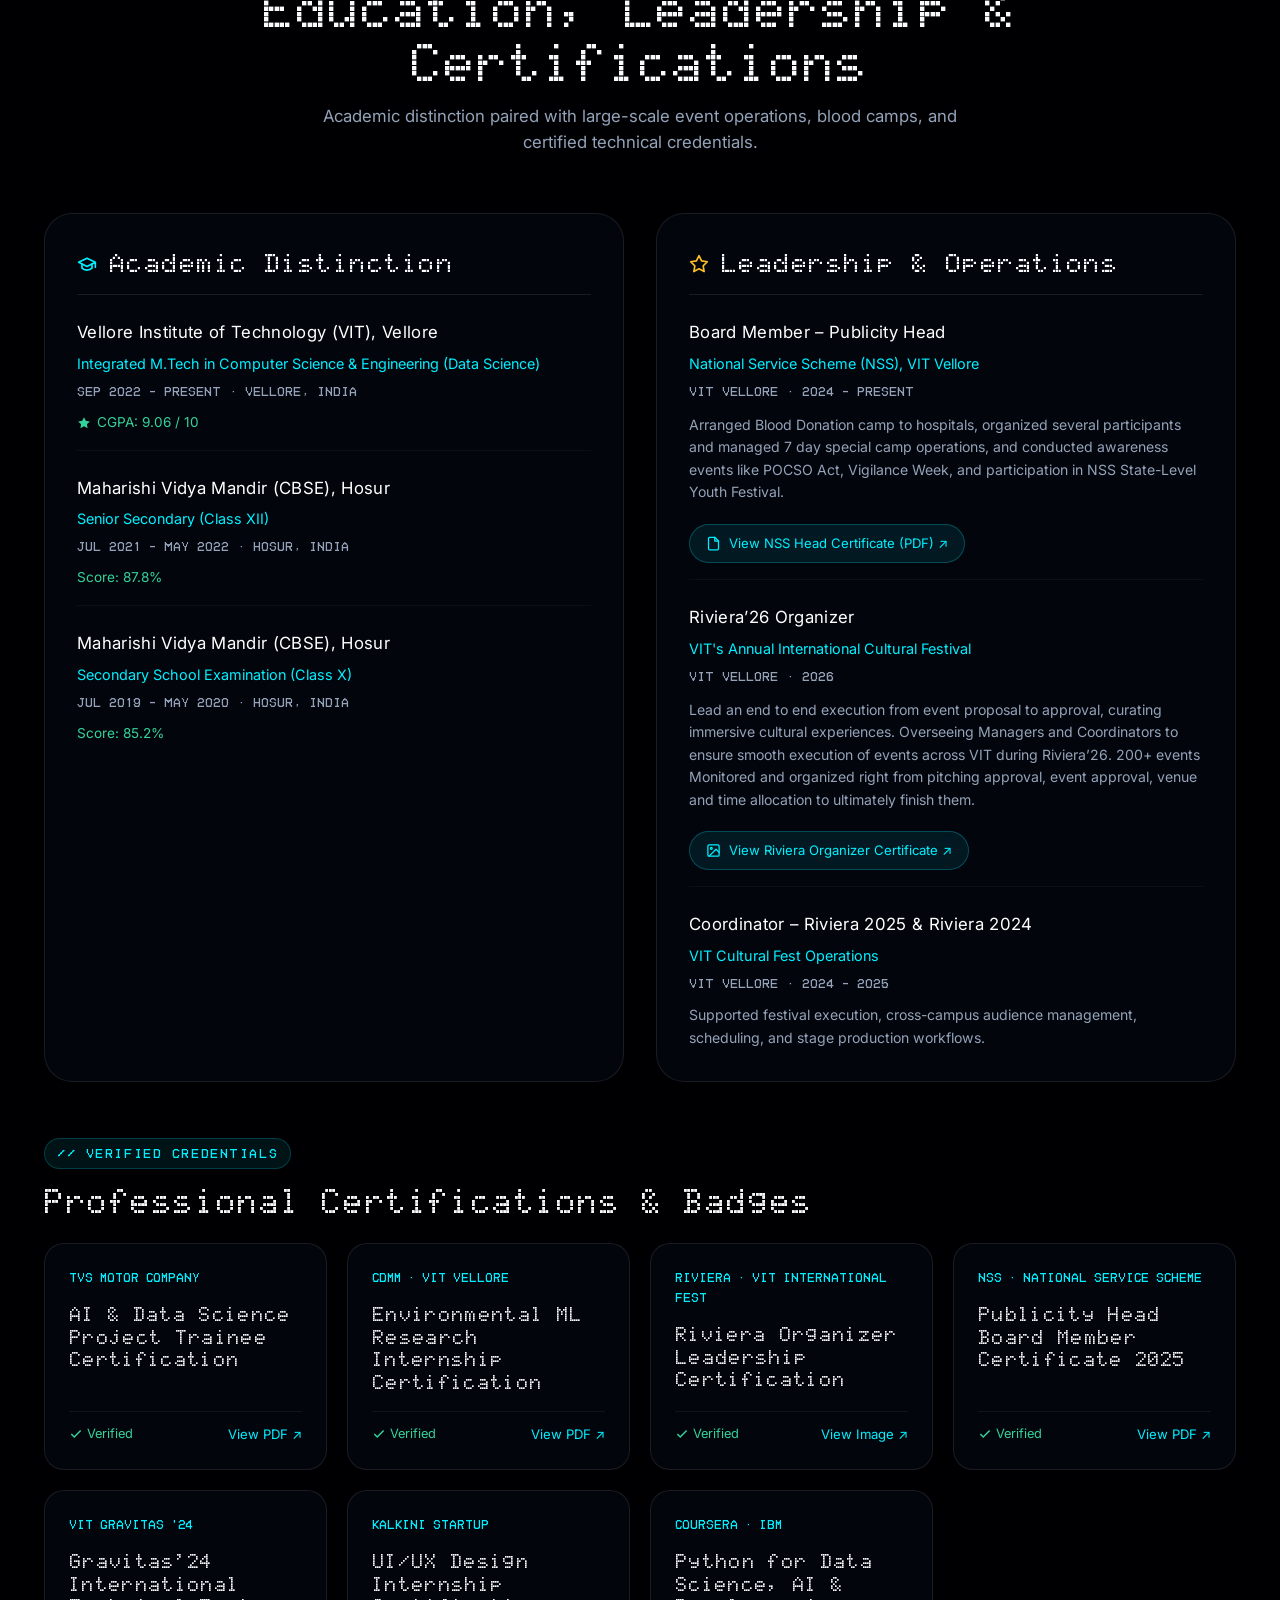
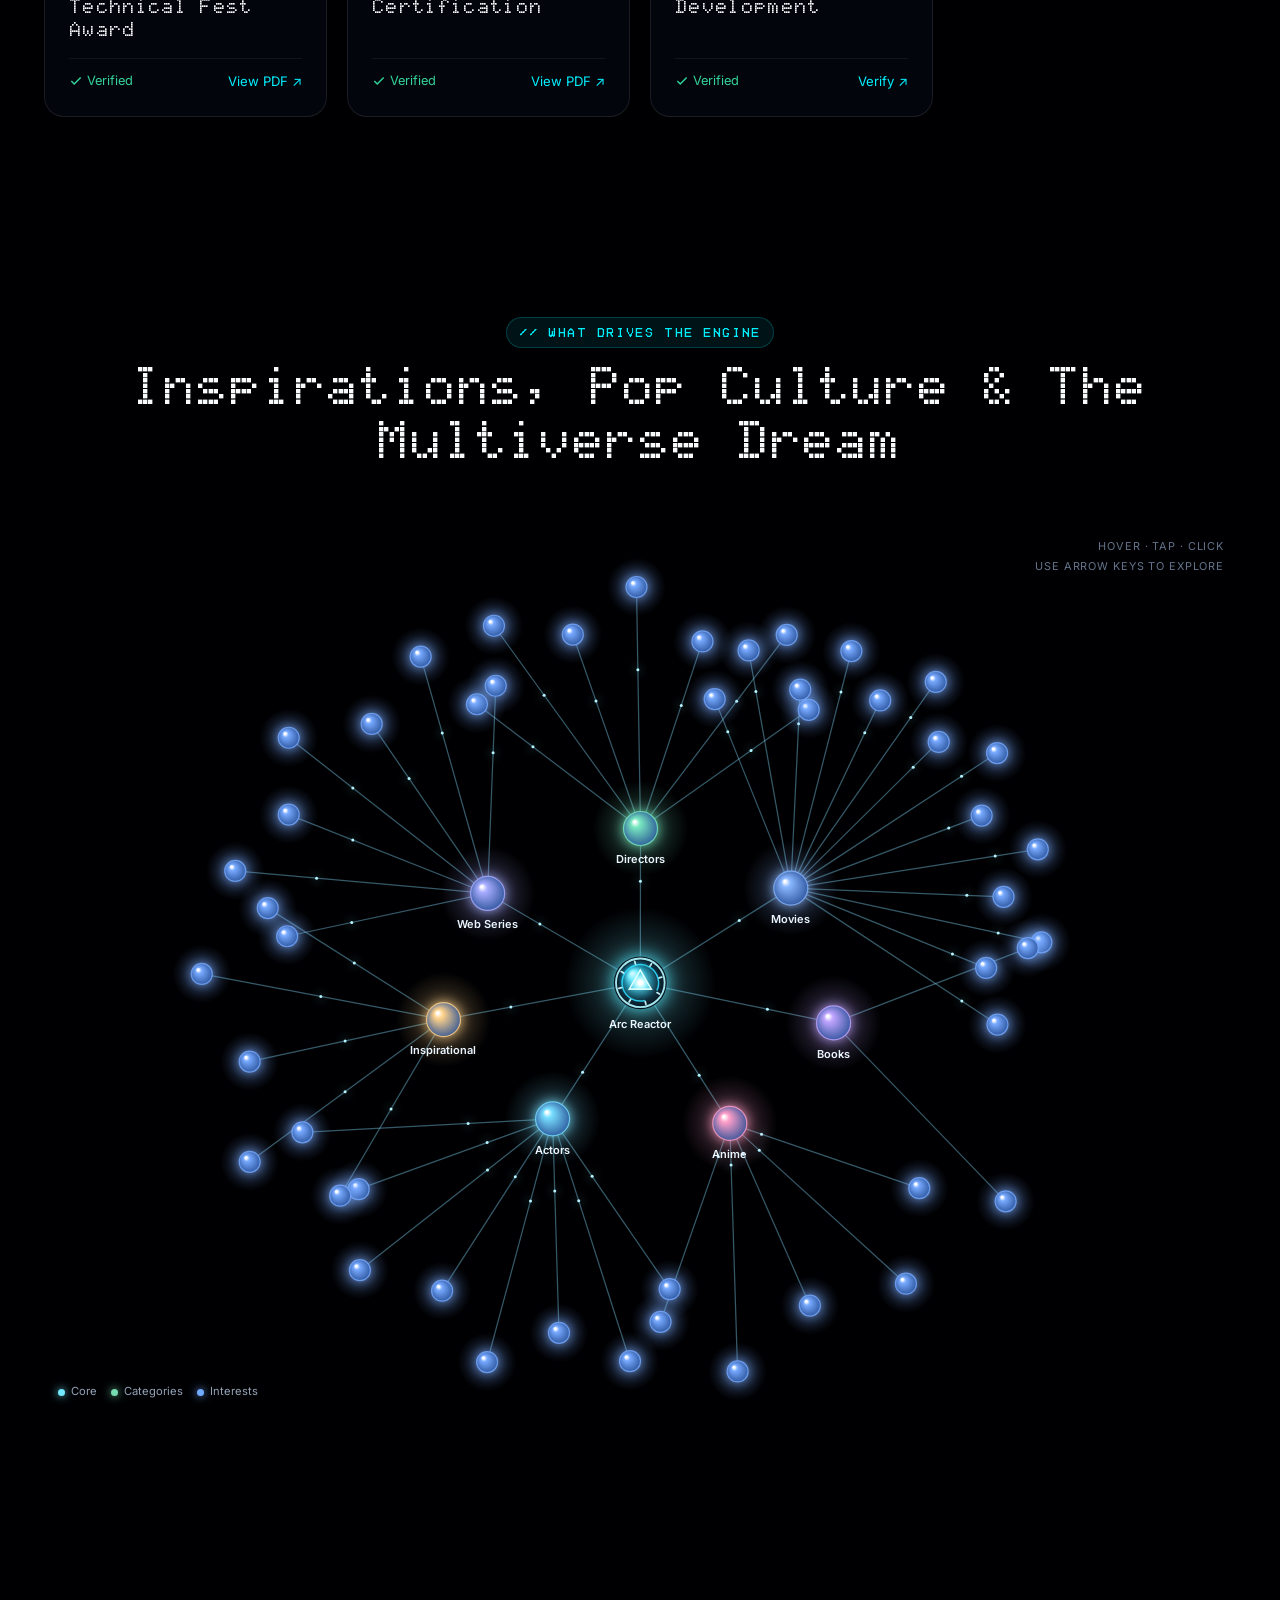
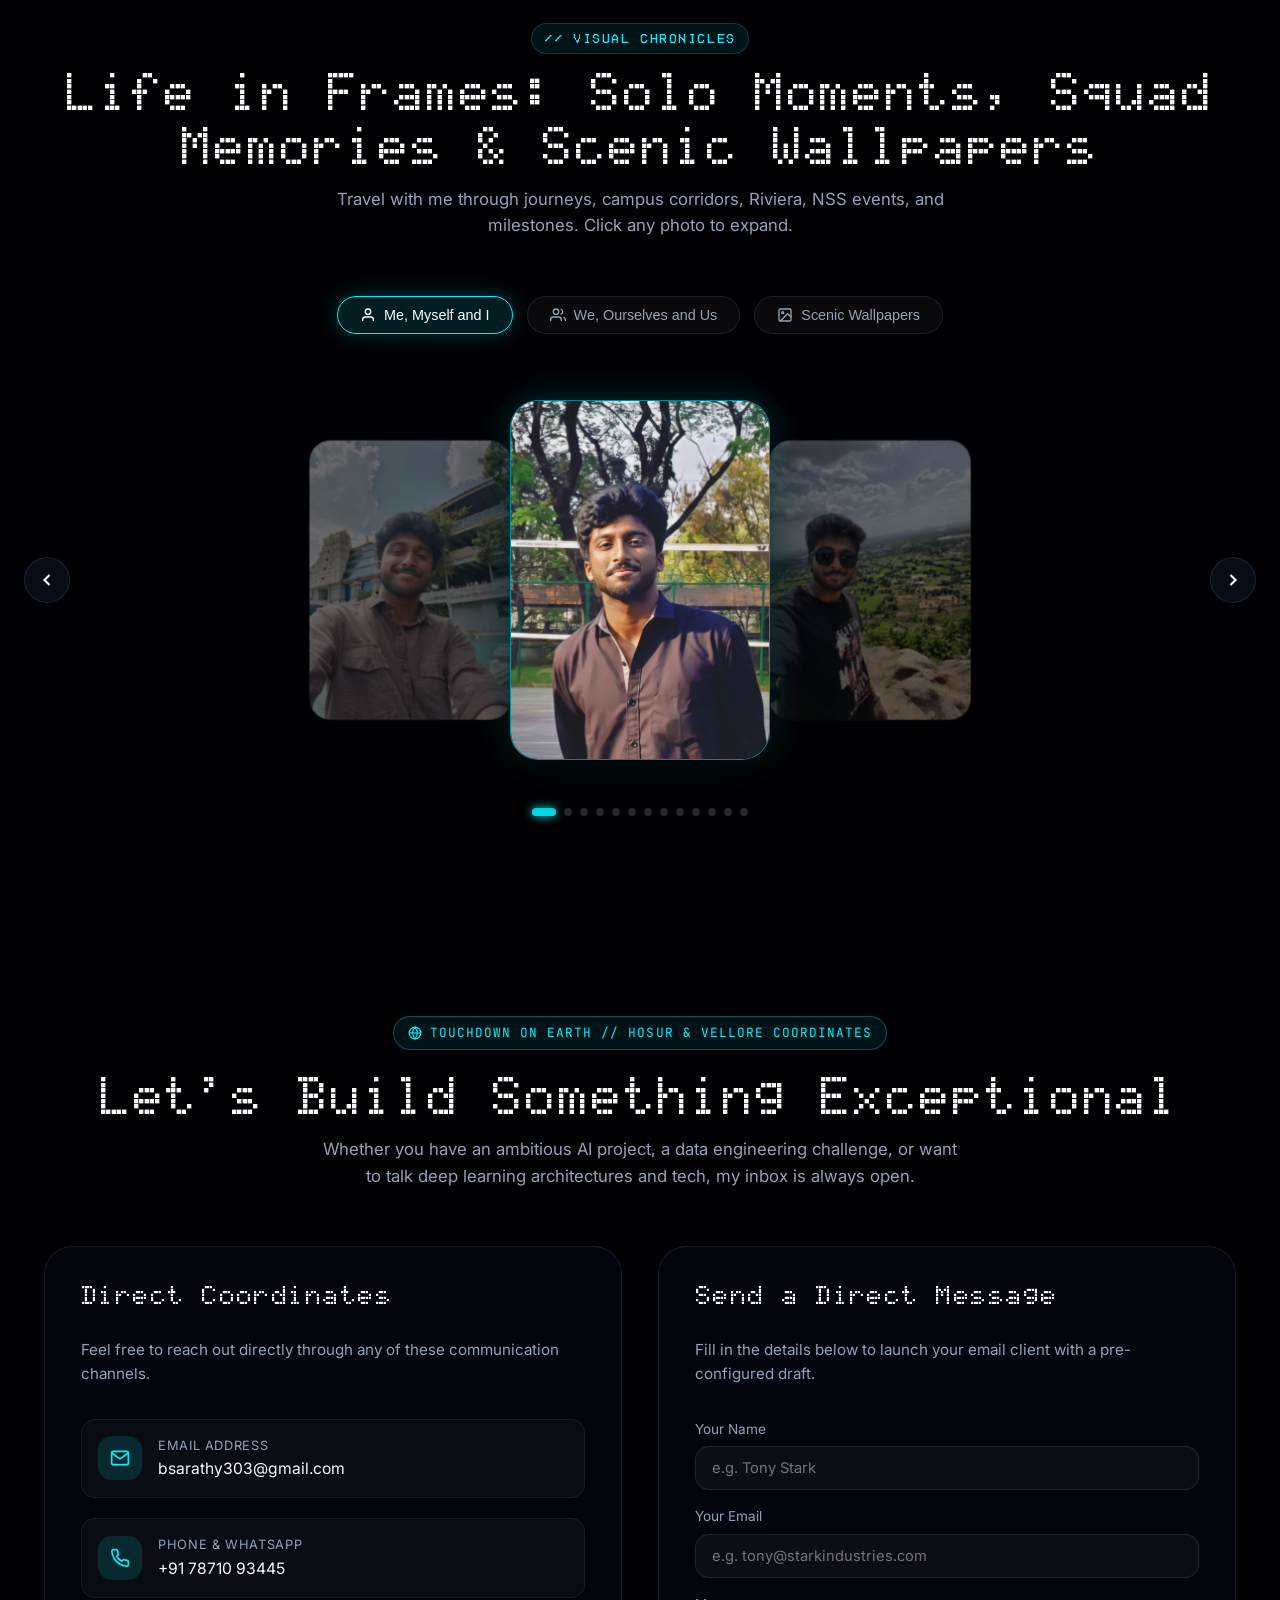
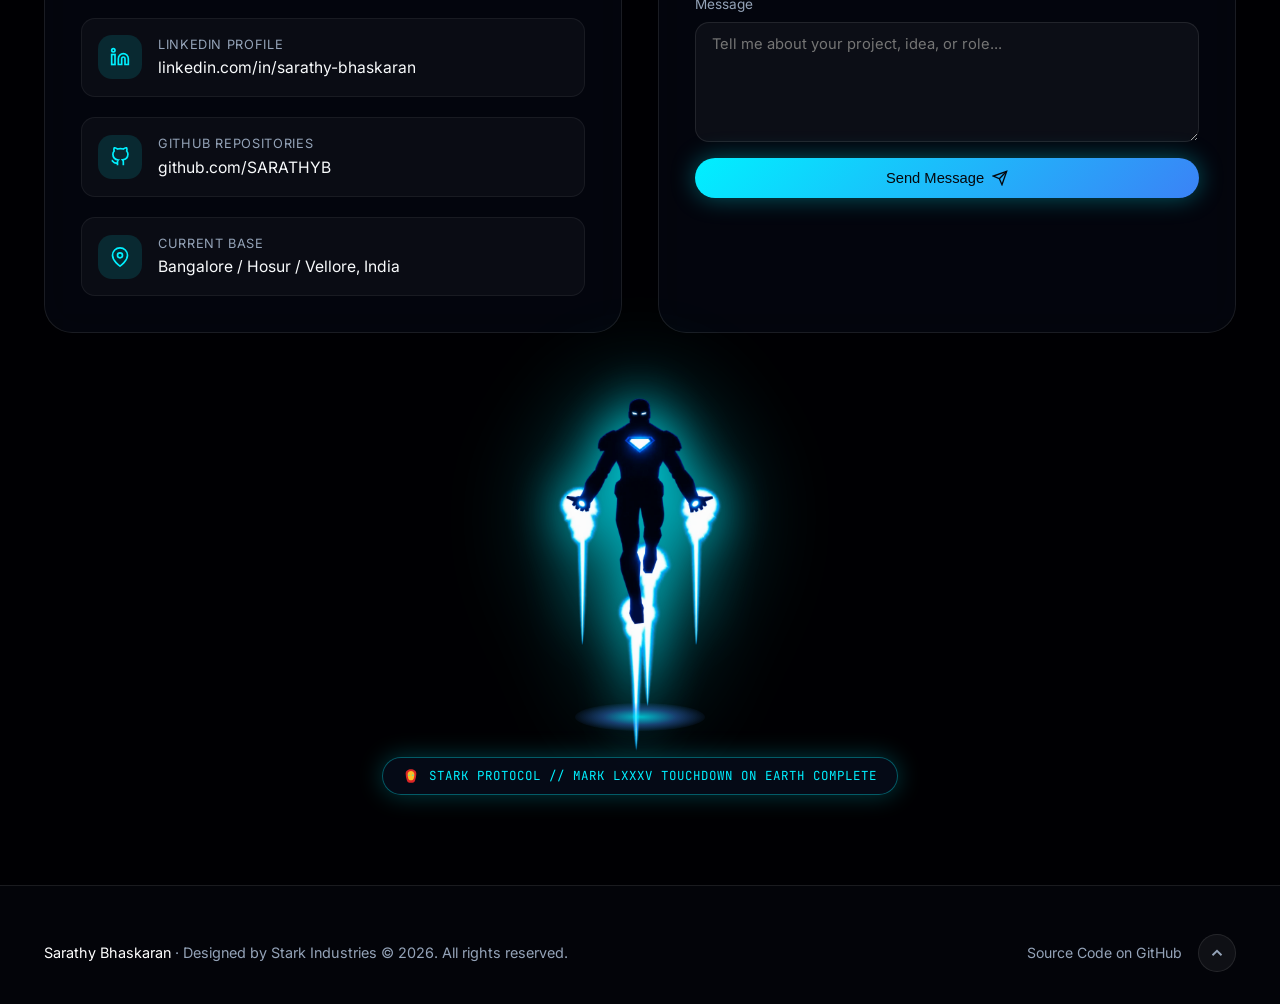
==== commit 7324930c: "Changes" ====
--- a/index.html
+++ b/index.html
@@ -593,8 +593,10 @@
                 <div class="stack-card-top">
                   <div class="stack-card-badge">DISTRIBUTED STREAMING &amp; KAFKA</div>
                   <div class="stack-card-links">
-                    <span class="pill-badge" style="font-size: 0.7rem; padding: 2px 7px;">Internal Arch</span>
-                  </div>
+                    <a href="https://github.com/SARATHYB/smart-email-prioritization" target="_blank" rel="noopener noreferrer" class="icon-link" title="GitHub Repository">
+                      <svg width="18" height="18" viewBox="0 0 24 24" fill="none" stroke="currentColor" stroke-width="2"><path d="M9 19c-5 1.5-5-2.5-7-3m14 6v-3.87a3.37 3.37 0 0 0-.94-2.61c3.14-.35 6.44-1.54 6.44-7A5.44 5.44 0 0 0 20 4.77 5.07 5.07 0 0 0 19.91 1S18.73.65 16 2.48a13.38 13.38 0 0 0-7 0C6.27.65 5.09 1 5.09 1A5.07 5.07 0 0 0 5 4.77a5.44 5.44 0 0 0-1.5 3.78c0 5.42 3.3 6.61 6.44 7A3.37 3.37 0 0 0 9 18.13V22"></path></svg>
+                    </a>
+                    </div>
                 </div>
 
                 <h3 class="stack-card-title">Smart Email Prioritization System</h3>
@@ -619,8 +621,8 @@
                 </ul>
 
                 <div class="stack-card-cta">
-                  <a href="#contact" class="btn btn-glow stack-btn">
-                    <span>Discuss Architecture</span>
+                  <a href="https://github.com/SARATHYB/smart-email-prioritization" target="_blank" rel="noopener noreferrer" class="btn btn-glow stack-btn">
+                    <span>Explore Repository</span>
                     <svg width="15" height="15" viewBox="0 0 24 24" fill="none" stroke="currentColor" stroke-width="2"><path d="M5 12h14M12 5l7 7-7 7"/></svg>
                   </a>
                 </div>
@@ -1374,7 +1376,7 @@
       <div class="container">
         <div class="section-header reveal">
           <div class="section-tag">// WHAT DRIVES THE ENGINE</div>
-          <h2 class="section-title">Inspirations, Pop-Culture &amp; The Wanderlust Dream</h2>
+          <h2 class="section-title">Inspirations, Pop Culture &amp; The Multiverse Dream</h2>
         </div>
 
         <div class="cosmic-network" role="group" aria-label="Interactive inspiration network">
@@ -1395,13 +1397,13 @@
     </section>
 
     <!-- ==========================================================================
-         VISUAL CHRONICLES / PHOTO GALLERIES (SOLO & SQUAD CAROUSELS)
+         VISUAL CHRONICLES / PHOTO GALLERIES (SOLO, SQUAD & WALLPAPER CAROUSELS)
          ========================================================================== -->
     <section id="gallery" class="gallery-section">
       <div class="container">
         <div class="section-header reveal">
           <div class="section-tag">// VISUAL CHRONICLES</div>
-          <h2 class="section-title">Life in Frames: Solo Moments & Squad Memories</h2>
+          <h2 class="section-title">Life in Frames: Solo Moments, Squad Memories &amp; Scenic Wallpapers</h2>
           <p class="section-description">
             Travel with me through journeys, campus corridors, Riviera, NSS events, and milestones. Click any photo to expand.
           </p>
@@ -1417,6 +1419,10 @@
             <svg width="16" height="16" viewBox="0 0 24 24" fill="none" stroke="currentColor" stroke-width="2"><path d="M17 21v-2a4 4 0 0 0-4-4H5a4 4 0 0 0-4 4v2"></path><circle cx="9" cy="7" r="4"></circle><path d="M23 21v-2a4 4 0 0 0-3-3.87"></path><path d="M16 3.13a4 4 0 0 1 0 7.75"></path></svg>
             <span>We, Ourselves and Us</span>
           </button>
+          <button type="button" class="gallery-tab-btn" data-target="carousel-wallpaper">
+            <svg width="16" height="16" viewBox="0 0 24 24" fill="none" stroke="currentColor" stroke-width="2"><rect x="3" y="3" width="18" height="18" rx="2"></rect><circle cx="8.5" cy="8.5" r="1.5"></circle><path d="m21 15-5-5L5 21"></path></svg>
+            <span>Scenic Wallpapers</span>
+          </button>
         </div>
 
         <!-- 1. Solo Photos Carousel -->
@@ -1430,55 +1436,55 @@
               <div class="carousel-track">
                 
                 <div class="gallery-card">
-                  <img src="assets/Solo/pic.jpeg" alt="Sarathy Bhaskaran - Candid Moment" class="gallery-img" loading="lazy" />
-                </div>
-
-                <div class="gallery-card">
-                  <img src="assets/Solo/picss.webp" alt="Sarathy - Portrait" class="gallery-img" loading="lazy" />
-                </div>
-
-                <div class="gallery-card">
-                  <img src="assets/Solo/IMG_20260101_234906.webp" alt="New Year Milestone" class="gallery-img" loading="lazy" />
-                </div>
-
-                <div class="gallery-card">
-                  <img src="assets/Solo/IMG_20260611_202306_332.jpeg" alt="Summer Journeys" class="gallery-img" loading="lazy" />
-                </div>
-
-                <div class="gallery-card">
-                  <img src="assets/Solo/IMG_20251231_234058.webp" alt="Year End Reflections" class="gallery-img" loading="lazy" />
-                </div>
-
-                <div class="gallery-card">
-                  <img src="assets/Solo/IMG_20251114_221643.jpg" alt="Night Vibes" class="gallery-img" loading="lazy" />
-                </div>
-
-                <div class="gallery-card">
-                  <img src="assets/Solo/IMG_20250928_184947.jpg" alt="Evening Vistas" class="gallery-img" loading="lazy" />
-                </div>
-
-                <div class="gallery-card">
-                  <img src="assets/Solo/IMG_20250908_201007.jpg" alt="Outdoor Trail" class="gallery-img" loading="lazy" />
-                </div>
-
-                <div class="gallery-card">
-                  <img src="assets/Solo/IMG_20241225_214422.webp" alt="Holiday Season" class="gallery-img" loading="lazy" />
-                </div>
-
-                <div class="gallery-card">
-                  <img src="assets/Solo/IMG-20240302-WA0036.jpg" alt="Early Days" class="gallery-img" loading="lazy" />
-                </div>
-
-                <div class="gallery-card">
-                  <img src="assets/Solo/WhatsApp Image 2026-10-29 at 22.18.2433.jpeg" alt="Sarathy Bhaskaran - Solo Moment" class="gallery-img" loading="lazy" />
-                </div>
-
-                <div class="gallery-card">
-                  <img src="assets/Solo/WhatsApp Image 2026-10-29 at 22.18.26.webp" alt="Sarathy Bhaskaran - Solo Moment" class="gallery-img" loading="lazy" />
-                </div>
-
-                <div class="gallery-card">
-                  <img src="assets/Solo/WhatsApp Image 2026-10-29 at 22.18.2643.jpeg" alt="Sarathy Bhaskaran - Solo Moment" class="gallery-img" loading="lazy" />
+                  <img src="assets/optimized/gallery/Solo/pic.webp" alt="Sarathy Bhaskaran - Candid Moment" class="gallery-img" loading="lazy" />
+                </div>
+
+                <div class="gallery-card">
+                  <img src="assets/optimized/gallery/Solo/picss.webp" alt="Sarathy - Portrait" class="gallery-img" loading="lazy" />
+                </div>
+
+                <div class="gallery-card">
+                  <img src="assets/optimized/gallery/Solo/IMG_20260101_234906.webp" alt="New Year Milestone" class="gallery-img" loading="lazy" />
+                </div>
+
+                <div class="gallery-card">
+                  <img src="assets/optimized/gallery/Solo/IMG_20260611_202306_332.webp" alt="Summer Journeys" class="gallery-img" loading="lazy" />
+                </div>
+
+                <div class="gallery-card">
+                  <img src="assets/optimized/gallery/Solo/IMG_20251231_234058.webp" alt="Year End Reflections" class="gallery-img" loading="lazy" />
+                </div>
+
+                <div class="gallery-card">
+                  <img src="assets/optimized/gallery/Solo/IMG_20251114_221643.webp" alt="Night Vibes" class="gallery-img" loading="lazy" />
+                </div>
+
+                <div class="gallery-card">
+                  <img src="assets/optimized/gallery/Solo/IMG_20250928_184947.webp" alt="Evening Vistas" class="gallery-img" loading="lazy" />
+                </div>
+
+                <div class="gallery-card">
+                  <img src="assets/optimized/gallery/Solo/IMG_20250908_201007.webp" alt="Outdoor Trail" class="gallery-img" loading="lazy" />
+                </div>
+
+                <div class="gallery-card">
+                  <img src="assets/optimized/gallery/Solo/IMG_20241225_214422.webp" alt="Holiday Season" class="gallery-img" loading="lazy" />
+                </div>
+
+                <div class="gallery-card">
+                  <img src="assets/optimized/gallery/Solo/IMG-20240302-WA0036.webp" alt="Early Days" class="gallery-img" loading="lazy" />
+                </div>
+
+                <div class="gallery-card">
+                  <img src="assets/optimized/gallery/Solo/WhatsApp Image 2026-10-29 at 22.18.2433.webp" alt="Sarathy Bhaskaran - Solo Moment" class="gallery-img" loading="lazy" />
+                </div>
+
+                <div class="gallery-card">
+                  <img src="assets/optimized/gallery/Solo/WhatsApp Image 2026-10-29 at 22.18.26.webp" alt="Sarathy Bhaskaran - Solo Moment" class="gallery-img" loading="lazy" />
+                </div>
+
+                <div class="gallery-card">
+                  <img src="assets/optimized/gallery/Solo/WhatsApp Image 2026-10-29 at 22.18.2643.webp" alt="Sarathy Bhaskaran - Solo Moment" class="gallery-img" loading="lazy" />
                 </div>
 
               </div>
@@ -1514,63 +1520,88 @@
               <div class="carousel-track">
                 
                 <div class="gallery-card">
-                  <img src="assets/Group/IMG_20250510_102231.jpg" alt="Riviera Operations & Squad" class="gallery-img" loading="lazy" />
-                </div>
-
-                <div class="gallery-card">
-                  <img src="assets/Group/With Sheetal.webp" alt="With Sheetal" class="gallery-img" loading="lazy" />
-                </div>
-
-                <div class="gallery-card">
-                  <img src="assets/Group/WhatsApp Image 2026-10-29 at 21.55.03.jpeg" alt="Group memory" class="gallery-img" loading="lazy" />
-                </div>
-
-                <div class="gallery-card">
-                  <img src="assets/Group/IMG_20250202_194902.jpg" alt="NSS Camp Special Drive" class="gallery-img" loading="lazy" />
-                </div>
-
-                <div class="gallery-card">
-                  <img src="assets/Group/IMG_20241010_135738.jpg" alt="Blood Donation Drive Team" class="gallery-img" loading="lazy" />
-                </div>
-
-                <div class="gallery-card">
-                  <img src="assets/Group/IMG-20240121-WA0008.jpg" alt="Squad Meetup" class="gallery-img" loading="lazy" />
-                </div>
-
-                <div class="gallery-card">
-                  <img src="assets/Group/IMG-20230901-WA0022.jpg" alt="First Year Brotherhood" class="gallery-img" loading="lazy" />
-                </div>
-
-                <div class="gallery-card">
-                  <img src="assets/Group/IMG_20250705_161306.jpg" alt="Campus Fest Memories" class="gallery-img" loading="lazy" />
-                </div>
-
-                <div class="gallery-card">
-                  <img src="assets/Group/WhatsApp Image 2026-10-29 at 22.06.59.webp" alt="Group memory" class="gallery-img" loading="lazy" />
-                </div>
-
-                <div class="gallery-card">
-                  <img src="assets/Group/WhatsApp Image 2026-10-29 at 22.07.11 (1).jpeg" alt="Group memory" class="gallery-img" loading="lazy" />
-                </div>
-
-                <div class="gallery-card">
-                  <img src="assets/Group/WhatsApp Image 2026-10-29 at 22.07.11.jpeg" alt="Group memory" class="gallery-img" loading="lazy" />
-                </div>
-
-                <div class="gallery-card">
-                  <img src="assets/Group/WhatsApp Image 2026-10-29 at 22.07.14.jpeg" alt="Group memory" class="gallery-img" loading="lazy" />
-                </div>
-
-                <div class="gallery-card">
-                  <img src="assets/Group/WhatsApp Image 2026-10-29 at 22.18.24.jpeg" alt="Group memory" class="gallery-img" loading="lazy" />
-                </div>
-
-                <div class="gallery-card">
-                  <img src="assets/Group/WhatsApp Image 2026-10-29 at 22.18.25.jpeg" alt="Group memory" class="gallery-img" loading="lazy" />
-                </div>
-
-                <div class="gallery-card">
-                  <img src="assets/Group/WhatsApp Image 2026-10-29 at 22.27.15.webp" alt="Group memory" class="gallery-img" loading="lazy" />
+                  <img src="assets/optimized/gallery/Group/1.webp" alt="Favourite Five - Gravitas'25 Coordinator days" class="gallery-img" loading="lazy" decoding="async" />
+                  <p class="gallery-caption">Favourite Five - Gravitas'25 Coordinator days</p>
+                </div>
+                <div class="gallery-card">
+                  <img src="assets/optimized/gallery/Group/2.webp" alt="Fantasitc Four - longest bike rides maybe" class="gallery-img" loading="lazy" decoding="async" />
+                  <p class="gallery-caption">Fantasitc Four - longest bike rides maybe</p>
+                </div>
+                <div class="gallery-card">
+                  <img src="assets/optimized/gallery/Group/3.webp" alt="With the constant" class="gallery-img" loading="lazy" decoding="async" />
+                  <p class="gallery-caption">With the constant</p>
+                </div>
+                <div class="gallery-card">
+                  <img src="assets/optimized/gallery/Group/4.webp" alt="The body Double" class="gallery-img" loading="lazy" decoding="async" />
+                  <p class="gallery-caption">The body Double</p>
+                </div>
+                <div class="gallery-card">
+                  <img src="assets/optimized/gallery/Group/5.webp" alt="The Visionary" class="gallery-img" loading="lazy" decoding="async" />
+                  <p class="gallery-caption">The Visionary</p>
+                </div>
+                <div class="gallery-card">
+                  <img src="assets/optimized/gallery/Group/6.webp" alt="The BOYS" class="gallery-img" loading="lazy" decoding="async" />
+                  <p class="gallery-caption">The BOYS</p>
+                </div>
+                <div class="gallery-card">
+                  <img src="assets/optimized/gallery/Group/7.webp" alt="NSS Forever - During Gravitas Stalls" class="gallery-img" loading="lazy" decoding="async" />
+                  <p class="gallery-caption">NSS Forever - During Gravitas Stalls</p>
+                </div>
+                <div class="gallery-card">
+                  <img src="assets/optimized/gallery/Group/8.webp" alt="1st Bday celebration on College" class="gallery-img" loading="lazy" decoding="async" />
+                  <p class="gallery-caption">1st Bday celebration on College</p>
+                </div>
+                <div class="gallery-card">
+                  <img src="assets/optimized/gallery/Group/9.webp" alt="Blended with temple aesthetics" class="gallery-img" loading="lazy" decoding="async" />
+                  <p class="gallery-caption">Blended with temple aesthetics</p>
+                </div>
+                <div class="gallery-card">
+                  <img src="assets/optimized/gallery/Group/10.webp" alt="The TVS summer intern era" class="gallery-img" loading="lazy" decoding="async" />
+                  <p class="gallery-caption">The TVS summer intern era</p>
+                </div>
+                <div class="gallery-card">
+                  <img src="assets/optimized/gallery/Group/11.webp" alt="Again the TRIO" class="gallery-img" loading="lazy" decoding="async" />
+                  <p class="gallery-caption">Again the TRIO</p>
+                </div>
+                <div class="gallery-card">
+                  <img src="assets/optimized/gallery/Group/12.webp" alt="Movie Gang" class="gallery-img" loading="lazy" decoding="async" />
+                  <p class="gallery-caption">Movie Gang</p>
+                </div>
+                <div class="gallery-card">
+                  <img src="assets/optimized/gallery/Group/13.webp" alt="Riviera 2025 - One of the Coordinator" class="gallery-img" loading="lazy" decoding="async" />
+                  <p class="gallery-caption">Riviera 2025 - One of the Coordinator</p>
+                </div>
+                <div class="gallery-card">
+                  <img src="assets/optimized/gallery/Group/14.webp" alt="Riviera 2026 - The Organizer, with my team (Lucky, Maybe!)" class="gallery-img" loading="lazy" decoding="async" />
+                  <p class="gallery-caption">Riviera 2026 - The Organizer, with my team (Lucky, Maybe!)</p>
+                </div>
+                <div class="gallery-card">
+                  <img src="assets/optimized/gallery/Group/16.webp" alt="Pre-Farewell" class="gallery-img" loading="lazy" decoding="async" />
+                  <p class="gallery-caption">Pre-Farewell</p>
+                </div>
+                <div class="gallery-card">
+                  <img src="assets/optimized/gallery/Group/17.webp" alt="Farwell" class="gallery-img" loading="lazy" decoding="async" />
+                  <p class="gallery-caption">Farwell</p>
+                </div>
+                <div class="gallery-card">
+                  <img src="assets/optimized/gallery/Group/18.webp" alt="1st ever NSS stall in Gravitas" class="gallery-img" loading="lazy" decoding="async" />
+                  <p class="gallery-caption">1st ever NSS stall in Gravitas</p>
+                </div>
+                <div class="gallery-card">
+                  <img src="assets/optimized/gallery/Group/19.webp" alt="Obviously the 2nd NSS event" class="gallery-img" loading="lazy" decoding="async" />
+                  <p class="gallery-caption">Obviously the 2nd NSS event</p>
+                </div>
+                <div class="gallery-card">
+                  <img src="assets/optimized/gallery/Group/20.webp" alt="Organizer in NSS Special camp 2025" class="gallery-img" loading="lazy" decoding="async" />
+                  <p class="gallery-caption">Organizer in NSS Special camp 2025</p>
+                </div>
+                <div class="gallery-card">
+                  <img src="assets/optimized/gallery/Group/21.webp" alt="With the Kingmaker" class="gallery-img" loading="lazy" decoding="async" />
+                  <p class="gallery-caption">With the Kingmaker</p>
+                </div>
+                <div class="gallery-card">
+                  <img src="assets/optimized/gallery/Group/22.webp" alt="Well, Volvo Gang." class="gallery-img" loading="lazy" decoding="async" />
+                  <p class="gallery-caption">Well, Volvo Gang.</p>
                 </div>
 
               </div>
@@ -1583,14 +1614,51 @@
 
           <div class="carousel-dots-row">
             <span class="carousel-dot active"></span>
-            <span class="carousel-dot"></span>
-            <span class="carousel-dot"></span>
-            <span class="carousel-dot"></span>
-            <span class="carousel-dot"></span>
-            <span class="carousel-dot"></span>
-            <span class="carousel-dot"></span>
-            <span class="carousel-dot"></span>
-          </div>
+          </div>
+        </div>
+
+        <!-- 3. Scenic Wallpapers Carousel -->
+        <div id="carousel-wallpaper" class="gallery-carousel-block">
+          <p class="gallery-subsection-description">Want some wallpaper? Grab it.</p>
+          <div class="carousel-outer">
+            <button class="carousel-btn prev" aria-label="Previous Wallpaper">
+              <svg width="20" height="20" viewBox="0 0 24 24" fill="none" stroke="currentColor" stroke-width="2.5"><polyline points="15 18 9 12 15 6"></polyline></svg>
+            </button>
+
+            <div class="carousel-track-wrapper">
+              <div class="carousel-track">
+                <div class="gallery-card">
+                  <img src="assets/optimized/gallery/Wallpaper/IMG20230227174647.webp" alt="Scenic wallpaper" class="gallery-img" loading="lazy" decoding="async" />
+                </div>
+                <div class="gallery-card">
+                  <img src="assets/optimized/gallery/Wallpaper/IMG20230303224220.webp" alt="Scenic wallpaper" class="gallery-img" loading="lazy" decoding="async" />
+                </div>
+                <div class="gallery-card">
+                  <img src="assets/optimized/gallery/Wallpaper/IMG20230425175730.webp" alt="Scenic wallpaper" class="gallery-img" loading="lazy" decoding="async" />
+                </div>
+                <div class="gallery-card">
+                  <img src="assets/optimized/gallery/Wallpaper/IMG_20230227_101748.webp" alt="Scenic wallpaper" class="gallery-img" loading="lazy" decoding="async" />
+                </div>
+                <div class="gallery-card">
+                  <img src="assets/optimized/gallery/Wallpaper/IMG_20230908_210413.webp" alt="Scenic wallpaper" class="gallery-img" loading="lazy" decoding="async" />
+                </div>
+                <div class="gallery-card">
+                  <img src="assets/optimized/gallery/Wallpaper/IMG_20230925_191253.webp" alt="Scenic wallpaper" class="gallery-img" loading="lazy" decoding="async" />
+                </div>
+                <div class="gallery-card">
+                  <img src="assets/optimized/gallery/Wallpaper/IMG_20240511_212247.webp" alt="Scenic wallpaper" class="gallery-img" loading="lazy" decoding="async" />
+                </div>
+                <div class="gallery-card">
+                  <img src="assets/optimized/gallery/Wallpaper/IMG_20260201_003530.webp" alt="Scenic wallpaper" class="gallery-img" loading="lazy" decoding="async" />
+                </div>
+              </div>
+            </div>
+
+            <button class="carousel-btn next" aria-label="Next Wallpaper">
+              <svg width="20" height="20" viewBox="0 0 24 24" fill="none" stroke="currentColor" stroke-width="2.5"><polyline points="9 18 15 12 9 6"></polyline></svg>
+            </button>
+          </div>
+          <div class="carousel-dots-row"></div>
         </div>
 
       </div>
@@ -1667,7 +1735,7 @@
               </div>
               <div>
                 <div class="contact-label">Current Base</div>
-                <div class="contact-value">Hosur / Vellore, Tamil Nadu, India</div>
+                <div class="contact-value">Bangalore / Hosur / Vellore, India</div>
               </div>
             </div>
           </div>
@@ -1701,7 +1769,7 @@
               </button>
             </form>
             <p class="contact-email-fallback" id="contact-email-fallback" hidden>
-              If your email app didn't open, <a id="contact-email-draft-link">open the email draft here</a>.
+              If your email app didn't open, <a id="contact-email-draft-link" href="mailto:contact@starkindustries.com?subject=Contact%20Form%20Submission">open the email draft here or help yourself.</a>.
             </p>
           </div>
 
@@ -1796,7 +1864,7 @@
   <footer class="footer">
     <div class="container footer-content">
       <div class="footer-brand">
-        <strong>Sarathy Bhaskaran</strong> · Designed with Apple Aesthetics & Celestial Dark Elegance &copy; 2026. All rights reserved.
+        <strong>Sarathy Bhaskaran</strong> · Designed by Stark Industries &copy; 2026. All rights reserved.
       </div>
 
       <div class="footer-actions">
--- a/css/styles.css
+++ b/css/styles.css
@@ -2878,7 +2878,7 @@
 }
 
 /* ==========================================================================
-   PHOTO GALLERY CAROUSELS & LIGHTBOX (SOLO & SQUAD)
+   PHOTO GALLERY CAROUSELS & LIGHTBOX (SOLO, SQUAD & WALLPAPER)
    ========================================================================== */
 
 .gallery-section {
@@ -2888,6 +2888,7 @@
 
 .gallery-nav-bar {
   display: flex;
+  flex-wrap: wrap;
   justify-content: center;
   gap: 14px;
   margin-bottom: 36px;
@@ -2981,18 +2982,55 @@
   transition: transform 0.6s cubic-bezier(0.16, 1, 0.3, 1);
 }
 
-/* Group photos: Wide Landscape orientation to prevent cropped/enlarged heads */
+/* Group photos: Wide landscape photos with captions below */
 #carousel-group .gallery-card {
   width: min(450px, 76vw);
+  height: auto;
+  display: flex;
+  flex-direction: column;
+}
+
+#carousel-group .gallery-img {
+  width: 100%;
+  height: auto;
+  aspect-ratio: 3 / 2;
+  flex: none;
+  object-fit: cover;
+  object-position: center center;
+  transition: transform 0.6s cubic-bezier(0.16, 1, 0.3, 1);
+}
+
+#carousel-wallpaper .gallery-card {
+  width: min(450px, 76vw);
   height: 300px;
 }
 
-#carousel-group .gallery-img {
+#carousel-wallpaper .gallery-img {
   width: 100%;
   height: 100%;
   object-fit: cover;
   object-position: center center;
   transition: transform 0.6s cubic-bezier(0.16, 1, 0.3, 1);
+}
+
+.gallery-caption {
+  display: flex;
+  align-items: center;
+  justify-content: center;
+  min-height: 76px;
+  margin: 0;
+  padding: 12px 16px;
+  color: var(--text-main);
+  font-size: 0.88rem;
+  line-height: 1.35;
+  text-align: center;
+}
+
+.gallery-subsection-description {
+  margin: 0 0 8px;
+  color: var(--text-muted);
+  font-size: 0.95rem;
+  text-align: center;
 }
 
 .gallery-card.is-active {
@@ -3296,7 +3334,7 @@
   box-shadow: 0 0 9px currentColor;
 }
 
-.cosmic-legend-core { color: #72f0b0; background: #72f0b0; }
+.cosmic-legend-core { color: #72eaff; background: #72eaff; }
 .cosmic-legend-category { color: #76dcb1; background: #76dcb1; }
 .cosmic-legend-interest { color: #72aaff; background: #72aaff; }
 
@@ -3367,7 +3405,11 @@
   #carousel-group .gallery-card {
     width: min(300px, 78vw);
     height: auto;
-    aspect-ratio: 3 / 2;
+  }
+
+  #carousel-wallpaper .gallery-card {
+    width: min(300px, 78vw);
+    height: 200px;
   }
 
   .carousel-btn {
